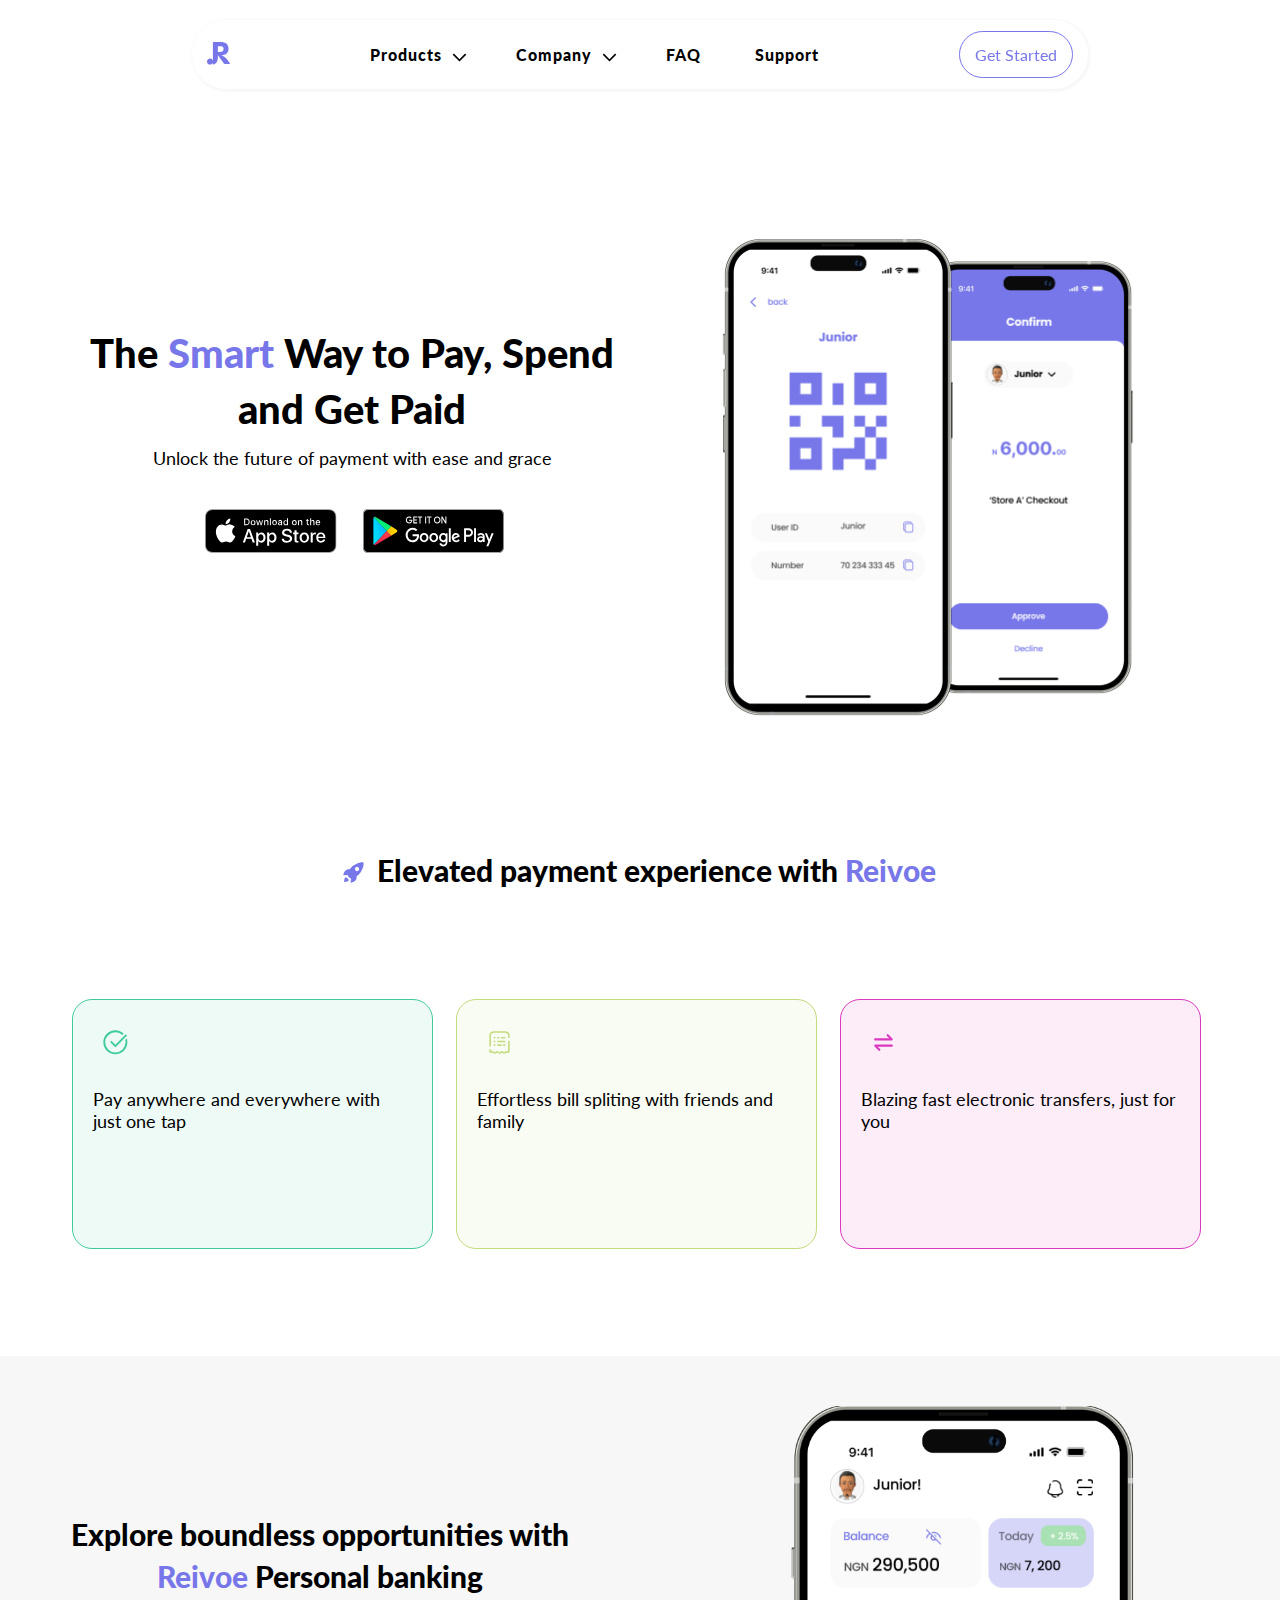
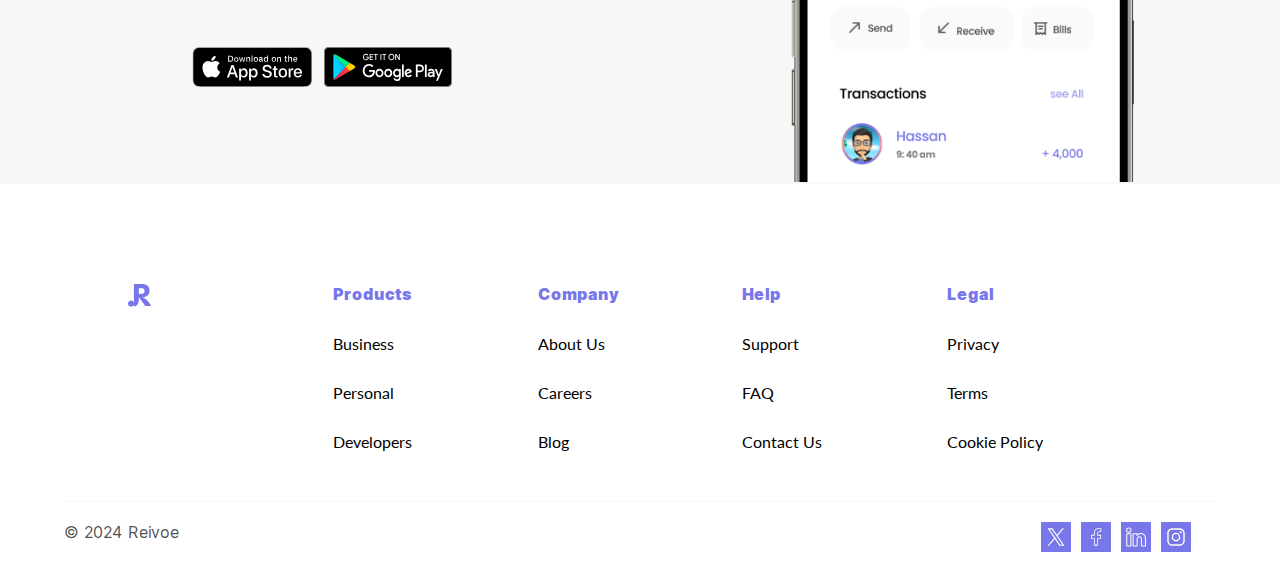
==== index.html @ 0a9e3eb6 "Add files via upload" ====
<!DOCTYPE html><html lang="en"><head><meta charSet="utf-8"/><meta name="viewport" content="width=device-width, initial-scale=1, maximum-scale=1, user-scalable=no"/><link rel="stylesheet" href="/_next/static/css/6f686161e12f00eb.css" crossorigin="" data-precedence="next"/><link rel="stylesheet" href="/_next/static/css/b7ae335ed3553ca3.css" crossorigin="" data-precedence="next"/><link rel="preload" as="script" fetchPriority="low" href="/_next/static/chunks/webpack-6438608c5e49c9bc.js" crossorigin=""/><script src="/_next/static/chunks/fd9d1056-95c5e03f864cb7d7.js" async="" crossorigin=""></script><script src="/_next/static/chunks/938-3ed82dcdb43ca917.js" async="" crossorigin=""></script><script src="/_next/static/chunks/main-app-d3dfd79de017dbb7.js" async="" crossorigin=""></script><script src="/_next/static/chunks/250-ad627c09a5af80f4.js" async=""></script><script src="/_next/static/chunks/749-b0a4418c7a6860a2.js" async=""></script><script src="/_next/static/chunks/app/page-7c5a4ad8546c48a2.js" async=""></script><script src="/_next/static/chunks/app/layout-3dbadca03d47c5cd.js" async=""></script><link rel="preload" href="https://www.googletagmanager.com/gtag/js?id=G-XCWN607NYT" as="script"/><meta name="theme-color" media="(prefers-color-scheme: light)" content="white"/><meta name="theme-color" media="(prefers-color-scheme: dark)" content="#19192E"/><title>The Smart Way to Pay, Spend and Get Paid | Reivoe</title><meta name="description" content="Unlock the future of payment with ease and grace, explore boundless opportunities with Reivoe smart banking."/><meta name="application-name" content="Reivoe"/><link rel="manifest" href="/manifest.json"/><meta name="keywords" content="reivoe,wallet,lifestyle,banking"/><meta name="referrer" content="origin-when-cross-origin"/><meta name="robots" content="index, follow, nocache"/><meta name="googlebot" content="index, nofollow, noimageindex, max-video-preview:-1, max-image-preview:large, max-snippet:-1"/><meta name="format-detection" content="telephone=no, address=no, email=no"/><meta property="og:title" content="Reivoe"/><meta property="og:description" content="The Smart Way to Pay, Spend and Get Paid"/><meta property="og:url" content="https://reivoe.com/"/><meta property="og:site_name" content="Reivoe"/><meta property="og:locale" content="en_NG"/><meta property="og:image" content="https://reivoe.com/og-image.png"/><meta property="og:image:width" content="800"/><meta property="og:image:height" content="600"/><meta property="og:image" content="https://reivoe.com/og-image.png"/><meta property="og:image:width" content="1800"/><meta property="og:image:height" content="1600"/><meta property="og:image:alt" content="Reivoe"/><meta property="og:type" content="website"/><meta name="twitter:card" content="summary_large_image"/><meta name="twitter:title" content="Reivoe"/><meta name="twitter:description" content="The Smart Way to Pay, Spend and Get Paid"/><meta name="twitter:image" content="https://reivoe.com/og-image.png"/><meta name="twitter:image:width" content="800"/><meta name="twitter:image:height" content="600"/><meta name="twitter:image" content="https://reivoe.com/og-image.png"/><meta name="twitter:image:width" content="1800"/><meta name="twitter:image:height" content="1600"/><meta name="twitter:image:alt" content="Reivoe"/><link rel="shortcut icon" href="https://reivoe.com/android-chrome-192x192.png"/><link rel="icon" href="/light.ico" media="(prefers-color-scheme: light)"/><link rel="icon" href="/dark.ico" media="(prefers-color-scheme: dark)"/><link rel="apple-touch-icon" href="https://reivoe.com/apple-touch-icon.png"/><link rel="apple-touch-icon" href="https://reivoe.com/apple-touch-icon.png" sizes="180x180" type="image/png"/><link rel="apple-touch-icon-precomposed" href="https://reivoe.com/apple-touch-icon.png"/><script type="application/ld+json">{"@context":"http://schema.org","@type":"WebSite","name":"Reivoe","url":"https://reivoe.com"}</script><script src="/_next/static/chunks/polyfills-c67a75d1b6f99dc8.js" crossorigin="" noModule=""></script></head><body class="__className_aaf875"><header><nav role="navigation"><a href="/"><svg xmlns="http://www.w3.org/2000/svg" width="26" height="26" fill="none" viewBox="0 0 26 26" id="reivoe"><path fill="currentcolor" d="M3.488 18.67c.965 0 1.793.34 2.483 1.02.7.68 1.049 1.488 1.049 2.425 0 .938-.345 1.737-1.035 2.397-.69.65-1.522.976-2.497.976-1.015 0-1.852-.316-2.513-.947C.325 23.9 0 23.087 0 22.1c0-.957.34-1.765 1.02-2.426.68-.67 1.502-1.004 2.468-1.004z"></path><path fill="currentcolor" d="M25.85 23.886c.1.134.15.267.15.4a.41.41 0 01-.169.346c-.112.085-.268.128-.468.128h-5.324c-.188 0-.35-.037-.488-.11a1.388 1.388 0 01-.412-.363l-6.599-9.103h-.262v2.694c0 1.48-.238 2.773-.713 3.878-.474 1.104-1.137 1.972-1.987 2.603-.85.631-1.824 1.008-2.924 1.13V.728c0-.486.25-.729.75-.729h4.124c.087 0 .15.006.187.018V0h3.412c3.2 0 5.53.674 6.992 2.02 1.463 1.336 2.194 3.248 2.194 5.736 0 4.721-2.78 7.191-8.342 7.41 2.824.68 5.23 2.372 7.217 5.079l2.662 3.641zM18.689 7.938c0-.983-.238-1.712-.712-2.185-.475-.473-.994-.759-1.556-.856a9.754 9.754 0 00-1.856-.163h-2.287v6.517h2.287c.637 0 1.243-.06 1.818-.182.575-.121 1.1-.425 1.575-.91.487-.486.731-1.226.731-2.221z"></path></svg></a><div class="menu" id="menu"><div class="dropdown"><span>Products <svg xmlns="http://www.w3.org/2000/svg" width="15" height="15" viewBox="0 0 20 20"><path fill="currentColor" d="m17.5 4.75l-7.5 7.5l-7.5-7.5L1 6.25l9 9l9-9z"></path></svg></span><div class="submenu"><ul><li><a href="/business">Business</a></li><li><a href="/">Personal</a></li><li><a href="/developer">Developers</a></li></ul></div></div><div class="dropdown"><span>Company <svg xmlns="http://www.w3.org/2000/svg" width="15" height="15" viewBox="0 0 20 20"><path fill="currentColor" d="m17.5 4.75l-7.5 7.5l-7.5-7.5L1 6.25l9 9l9-9z"></path></svg></span><div class="submenu"><ul><li><a href="/about">About Us</a></li><li><a href="/careers">Careers</a></li><li><a href="/blog">Blog</a></li></ul></div></div><a href="/faq">FAQ</a><a href="/support">Support</a></div><svg xmlns="http://www.w3.org/2000/svg" width="17" height="15" fill="none" viewBox="0 0 17 15" id="burger"><path fill="currentcolor" fill-opacity="0.9" fill-rule="evenodd" d="M.895 0a.836.836 0 00-.633.305C.094.5 0 .765 0 1.042c0 .276.094.54.262.736a.836.836 0 00.633.305h15.21c.238 0 .465-.11.633-.305.168-.195.262-.46.262-.736 0-.277-.094-.542-.262-.737A.836.836 0 0016.105 0H.895zM0 7.292c0-.277.094-.542.262-.737a.836.836 0 01.633-.305h15.21c.238 0 .465.11.633.305.168.195.262.46.262.737 0 .276-.094.54-.262.736a.836.836 0 01-.633.305H.895a.836.836 0 01-.633-.305A1.134 1.134 0 010 7.292zm0 6.25c0-.276.094-.54.262-.736a.836.836 0 01.633-.305h15.21c.238 0 .465.11.633.305.168.196.262.46.262.737 0 .276-.094.54-.262.736a.836.836 0 01-.633.305H.895a.836.836 0 01-.633-.305A1.134 1.134 0 010 13.543z" clip-rule="evenodd"></path></svg><a href="/onboard">Get Started</a></nav></header><main class="page_main__nw1Wk"><div class="page_grid__JZ9Cz"><div><div class="page_center__NcdcW"><h1>The <span class="page_span__uRQDn">Smart</span> Way to Pay, Spend and Get Paid</h1><p>Unlock the future of payment with ease and grace</p></div><div class="page_getBtns__O1XaX"><a href="/waitlist"><svg xmlns="http://www.w3.org/2000/svg" width="120" height="40" fill="none" viewBox="0 0 120 40"><g clip-path="url(#clip0_6_250)"><path fill="#A6A6A6" d="M110.135 0H9.535c-.367 0-.73 0-1.095.002-.306.002-.61.008-.919.013C6.85.023 6.18.082 5.517.19a6.665 6.665 0 00-1.9.627A6.438 6.438 0 00.193 5.521a12.993 12.993 0 00-.179 2.002c-.01.307-.01.615-.015.921V31.56c.005.31.006.61.015.921.008.671.068 1.34.18 2.002.11.663.32 1.306.624 1.905.303.598.701 1.143 1.179 1.614.473.477 1.019.875 1.618 1.179.599.304 1.24.517 1.901.63a13.47 13.47 0 002.004.177c.31.007.613.011.919.011.366.002.728.002 1.095.002h100.6c.359 0 .724 0 1.084-.002.304 0 .617-.004.922-.01.67-.01 1.338-.068 2-.178a6.808 6.808 0 001.908-.63A6.296 6.296 0 00117.666 38a6.407 6.407 0 001.182-1.614c.302-.6.51-1.242.619-1.905.111-.661.173-1.33.185-2.002.004-.31.004-.61.004-.921.008-.364.008-.725.008-1.094V9.536c0-.366 0-.73-.008-1.092 0-.306 0-.614-.004-.92a13.57 13.57 0 00-.185-2.003 6.648 6.648 0 00-.619-1.903 6.469 6.469 0 00-2.799-2.8 6.77 6.77 0 00-1.908-.627c-.661-.11-1.33-.169-2-.176-.305-.005-.618-.011-.922-.013-.36-.002-.725-.002-1.084-.002z"></path><path fill="#000" d="M8.445 39.125c-.305 0-.602-.004-.904-.01a12.696 12.696 0 01-1.87-.164 5.884 5.884 0 01-1.656-.548 5.406 5.406 0 01-1.397-1.016 5.321 5.321 0 01-1.02-1.397 5.722 5.722 0 01-.544-1.657 12.413 12.413 0 01-.166-1.875c-.007-.21-.015-.913-.015-.913v-23.1s.009-.692.015-.895a12.37 12.37 0 01.165-1.872 5.755 5.755 0 01.544-1.662c.26-.518.603-.99 1.015-1.398A5.565 5.565 0 015.668 1.05C6.288.95 6.915.895 7.543.887l.902-.012h102.769l.913.013a12.37 12.37 0 011.858.162 5.933 5.933 0 011.671.548 5.589 5.589 0 012.415 2.42c.261.52.441 1.076.536 1.649.103.624.161 1.255.173 1.887.003.283.003.588.003.89.008.375.008.732.008 1.092v20.929c0 .363 0 .718-.008 1.075 0 .325 0 .623-.004.93-.011.62-.068 1.24-.171 1.853a5.716 5.716 0 01-.54 1.67 5.47 5.47 0 01-1.015 1.386 5.414 5.414 0 01-1.4 1.022 5.855 5.855 0 01-1.668.55c-.618.101-1.243.156-1.869.163-.293.007-.599.011-.897.011l-1.084.002-101.69-.002z"></path><path fill="#fff" d="M24.769 20.3a4.947 4.947 0 012.356-4.151 5.064 5.064 0 00-3.99-2.158c-1.68-.176-3.308 1.005-4.164 1.005-.872 0-2.19-.988-3.608-.958a5.315 5.315 0 00-4.473 2.727c-1.934 3.349-.492 8.27 1.361 10.977.927 1.325 2.01 2.805 3.428 2.753 1.387-.058 1.905-.885 3.58-.885 1.658 0 2.144.885 3.59.852 1.489-.025 2.426-1.332 3.32-2.67a10.96 10.96 0 001.52-3.092 4.782 4.782 0 01-2.92-4.4zM22.037 12.21a4.873 4.873 0 001.115-3.49 4.958 4.958 0 00-3.208 1.66A4.636 4.636 0 0018.8 13.74a4.1 4.1 0 003.237-1.53zM42.302 27.14H37.57l-1.137 3.356h-2.005l4.484-12.418h2.083l4.483 12.418h-2.039l-1.136-3.356zm-4.243-1.55h3.752l-1.85-5.447h-.051l-1.85 5.448zM55.16 25.97c0 2.813-1.506 4.62-3.779 4.62a3.07 3.07 0 01-2.848-1.583h-.043v4.484H46.63V21.442h1.8v1.506h.033a3.212 3.212 0 012.883-1.6c2.298 0 3.813 1.816 3.813 4.622zm-1.91 0c0-1.833-.948-3.038-2.393-3.038-1.42 0-2.375 1.23-2.375 3.038 0 1.824.955 3.046 2.375 3.046 1.445 0 2.392-1.197 2.392-3.046zM65.124 25.97c0 2.813-1.505 4.62-3.778 4.62a3.07 3.07 0 01-2.848-1.583h-.043v4.484h-1.859V21.442h1.799v1.506h.034a3.212 3.212 0 012.883-1.6c2.298 0 3.813 1.816 3.813 4.622zm-1.91 0c0-1.833-.947-3.038-2.392-3.038-1.42 0-2.375 1.23-2.375 3.038 0 1.824.955 3.046 2.375 3.046 1.445 0 2.392-1.197 2.392-3.046zM71.71 27.036c.138 1.232 1.335 2.04 2.97 2.04 1.566 0 2.693-.809 2.693-1.919 0-.964-.68-1.54-2.29-1.936l-1.609-.388c-2.28-.55-3.339-1.617-3.339-3.348 0-2.142 1.867-3.614 4.519-3.614 2.624 0 4.423 1.472 4.483 3.614h-1.876c-.112-1.239-1.136-1.987-2.634-1.987-1.497 0-2.521.757-2.521 1.858 0 .878.654 1.395 2.255 1.79l1.368.336c2.548.603 3.606 1.626 3.606 3.443 0 2.323-1.85 3.778-4.793 3.778-2.754 0-4.614-1.42-4.734-3.667h1.902zM83.346 19.3v2.142h1.722v1.472h-1.722v4.991c0 .776.345 1.137 1.102 1.137.204-.004.408-.018.611-.043v1.463c-.34.063-.686.092-1.032.086-1.833 0-2.548-.689-2.548-2.444v-5.19h-1.316v-1.472h1.316V19.3h1.867zM86.065 25.97c0-2.849 1.678-4.639 4.294-4.639 2.625 0 4.295 1.79 4.295 4.639 0 2.856-1.661 4.638-4.295 4.638-2.633 0-4.294-1.782-4.294-4.638zm6.695 0c0-1.954-.895-3.108-2.401-3.108-1.506 0-2.4 1.162-2.4 3.108 0 1.962.894 3.106 2.4 3.106 1.506 0 2.401-1.144 2.401-3.106zM96.186 21.442h1.772v1.541h.043a2.16 2.16 0 012.178-1.635c.214-.001.428.022.637.069v1.738a2.597 2.597 0 00-.835-.112 1.873 1.873 0 00-1.937 2.083v5.37h-1.858v-9.054zM109.384 27.837c-.25 1.643-1.85 2.771-3.898 2.771-2.634 0-4.269-1.764-4.269-4.595 0-2.84 1.644-4.682 4.191-4.682 2.505 0 4.08 1.72 4.08 4.466v.637h-6.395v.112a2.353 2.353 0 00.639 1.832 2.364 2.364 0 001.797.732 2.045 2.045 0 002.091-1.273h1.764zm-6.282-2.702h4.526a2.166 2.166 0 00-.608-1.634 2.168 2.168 0 00-1.612-.664 2.291 2.291 0 00-2.306 2.298zM37.826 8.731a2.64 2.64 0 012.808 2.965c0 1.906-1.03 3.002-2.808 3.002h-2.155V8.73h2.155zm-1.228 5.123h1.125a1.877 1.877 0 001.967-2.146 1.882 1.882 0 00-1.967-2.134h-1.125v4.28zM41.68 12.444a2.132 2.132 0 114.248 0 2.135 2.135 0 11-4.247 0zm3.334 0c0-.976-.439-1.546-1.208-1.546-.773 0-1.207.57-1.207 1.546 0 .984.434 1.55 1.207 1.55.77 0 1.208-.57 1.208-1.55zM51.573 14.698h-.922l-.93-3.317h-.07l-.927 3.317h-.913l-1.242-4.503h.902l.806 3.436h.067l.925-3.436h.853l.926 3.436h.07l.803-3.436h.889l-1.237 4.503zM53.853 10.195h.856v.715h.066a1.348 1.348 0 011.344-.802 1.464 1.464 0 011.559 1.675v2.915h-.889v-2.692c0-.724-.314-1.084-.972-1.084a1.032 1.032 0 00-1.075 1.141v2.635h-.889v-4.503zM59.094 8.437h.888v6.26h-.888v-6.26zM61.218 12.444a2.134 2.134 0 114.247 0 2.133 2.133 0 11-4.247 0zm3.333 0c0-.976-.439-1.546-1.208-1.546-.773 0-1.207.57-1.207 1.546 0 .984.434 1.55 1.207 1.55.77 0 1.208-.57 1.208-1.55zM66.4 13.424c0-.81.604-1.277 1.676-1.344l1.22-.07v-.389c0-.476-.315-.744-.922-.744-.497 0-.84.182-.939.5h-.86c.09-.773.818-1.27 1.84-1.27 1.128 0 1.765.563 1.765 1.514v3.077h-.855v-.633h-.07a1.515 1.515 0 01-1.353.707 1.36 1.36 0 01-1.501-1.348zm2.895-.384v-.377l-1.1.07c-.62.042-.9.253-.9.65 0 .405.351.64.834.64a1.064 1.064 0 001.166-.983zM71.348 12.444c0-1.423.732-2.324 1.87-2.324a1.484 1.484 0 011.38.79h.067V8.437h.888v6.26h-.851v-.71h-.07a1.564 1.564 0 01-1.415.785c-1.145 0-1.869-.901-1.869-2.328zm.918 0c0 .955.45 1.53 1.203 1.53.75 0 1.212-.583 1.212-1.526 0-.938-.468-1.53-1.212-1.53-.748 0-1.203.58-1.203 1.526zM79.23 12.444a2.134 2.134 0 114.247 0 2.135 2.135 0 11-4.247 0zm3.333 0c0-.976-.439-1.546-1.208-1.546-.772 0-1.207.57-1.207 1.546 0 .984.435 1.55 1.207 1.55.77 0 1.208-.57 1.208-1.55zM84.67 10.195h.855v.715h.066a1.348 1.348 0 011.344-.802 1.464 1.464 0 011.559 1.675v2.915h-.889v-2.692c0-.724-.315-1.084-.972-1.084a1.032 1.032 0 00-1.075 1.141v2.635h-.889v-4.503zM93.515 9.074v1.141h.976v.749h-.976v2.315c0 .472.195.678.637.678.113 0 .226-.007.339-.02v.74c-.16.029-.322.044-.484.046-.988 0-1.382-.348-1.382-1.216v-2.543h-.714v-.749h.715V9.074h.89zM95.705 8.437h.88v2.481h.07a1.385 1.385 0 011.374-.806 1.482 1.482 0 011.55 1.678v2.908h-.889V12.01c0-.72-.335-1.084-.963-1.084a1.052 1.052 0 00-1.134 1.142v2.63h-.888V8.437zM104.761 13.482a1.823 1.823 0 01-1.951 1.303 2.045 2.045 0 01-2.08-2.325 2.083 2.083 0 011.212-2.172c.272-.121.567-.183.864-.18 1.253 0 2.009.856 2.009 2.27v.31h-3.18v.05a1.19 1.19 0 001.2 1.29 1.078 1.078 0 001.071-.546h.855zm-3.126-1.451h2.275a1.09 1.09 0 00-1.109-1.167 1.15 1.15 0 00-1.166 1.167z"></path></g><defs><clipPath id="clip0_6_250"><path fill="#fff" d="M0 0H119.664V40H0z"></path></clipPath></defs></svg></a><a href="/waitlist"><svg xmlns="http://www.w3.org/2000/svg" width="129" height="40" fill="none" viewBox="0 0 129 40"><g clip-path="url(#clip0_205_2)"><path fill="#000" fill-rule="evenodd" d="M124.212 40H5.697C3.083 40 .954 37.746.954 35V5c0-2.756 2.129-5 4.743-5h118.515c2.611 0 4.742 2.244 4.742 5v30c0 2.746-2.131 5-4.742 5z" clip-rule="evenodd"></path><path fill="#A6A6A6" fill-rule="evenodd" d="M124.212.8c2.192 0 3.986 1.888 3.986 4.2v30c0 2.312-1.782 4.2-3.986 4.2H5.697c-2.193 0-3.987-1.888-3.987-4.2V5C1.71 2.688 3.493.8 5.697.8h118.515zm0-.8H5.697C3.083 0 .954 2.254.954 5v30c0 2.756 2.129 5 4.743 5h118.515c2.611 0 4.742-2.244 4.742-5V5c0-2.746-2.131-5-4.742-5z" clip-rule="evenodd"></path><path fill="#fff" d="M68.385 13.232c-.855 0-1.575-.317-2.145-.94a3.304 3.304 0 01-.867-2.295c0-.91.292-1.68.867-2.291.567-.624 1.288-.94 2.143-.94.845 0 1.566.316 2.145.94.574.63.866 1.401.866 2.291-.01.913-.301 1.684-.866 2.292-.568.629-1.288.943-2.143.943zm-25.434 0c-.836 0-1.56-.312-2.154-.928-.589-.613-.888-1.389-.888-2.304 0-.915.299-1.69.888-2.304a2.86 2.86 0 012.154-.928c.415 0 .817.087 1.204.264.379.172.687.407.916.694l.056.072-.638.663-.066-.082c-.36-.454-.843-.676-1.481-.676a1.99 1.99 0 00-1.477.639c-.412.426-.621.985-.621 1.66 0 .676.21 1.235.621 1.661.41.424.907.639 1.477.639.607 0 1.118-.215 1.516-.639.236-.25.382-.598.434-1.04h-2.047v-.932h2.925l.012.085c.02.157.042.319.042.468 0 .86-.245 1.556-.73 2.07-.55.609-1.271.918-2.143.918zm33.817-.132h-.902l-2.762-4.681.023.843v3.835h-.901V6.9h1.028l.029.048 2.597 4.409-.023-.84V6.9h.91v6.2zm-15.16 0h-.914V7.833H59.11V6.9h4.08v.933h-1.584V13.1h.002zm-3.242 0h-.912V6.9h.911v6.2zm-5.122 0h-.911V7.833h-1.585V6.9h4.08v.933h-1.584V13.1zm-3.073-.01h-3.495V6.9h3.495v.933h-2.58v1.7h2.328v.923H47.59v1.701h2.581v.933zm16.738-1.44c.407.432.901.65 1.476.65.591 0 1.074-.213 1.476-.65.4-.423.603-.98.603-1.65 0-.67-.202-1.23-.6-1.65a1.965 1.965 0 00-1.477-.65c-.59 0-1.073.213-1.474.65-.4.423-.603.98-.603 1.65 0 .67.2 1.23.599 1.65z"></path><path fill="#fff" fill-rule="evenodd" d="M65.288 21.756c-2.225 0-4.028 1.788-4.028 4.254 0 2.444 1.815 4.254 4.029 4.254 2.225 0 4.028-1.8 4.028-4.254 0-2.466-1.803-4.254-4.028-4.254zm0 6.822c-1.217 0-2.265-1.067-2.265-2.578 0-1.534 1.05-2.579 2.265-2.579 1.218 0 2.266 1.045 2.266 2.579.002 1.521-1.048 2.578-2.266 2.578zm-8.79-6.822c-2.225 0-4.029 1.788-4.029 4.254 0 2.444 1.816 4.254 4.03 4.254 2.224 0 4.028-1.8 4.028-4.254 0-2.466-1.806-4.254-4.029-4.254zm0 6.822c-1.217 0-2.265-1.067-2.265-2.578 0-1.534 1.05-2.579 2.265-2.579 1.218 0 2.266 1.045 2.266 2.579 0 1.521-1.048 2.578-2.266 2.578zm-10.46-5.523v1.8h4.081c-.125 1.01-.44 1.756-.923 2.267-.598.634-1.521 1.322-3.148 1.322-2.508 0-4.47-2.145-4.47-4.8 0-2.656 1.962-4.801 4.47-4.801 1.354 0 2.34.566 3.073 1.29l1.205-1.278c-1.017-1.032-2.37-1.823-4.269-1.823-3.44 0-6.327 2.968-6.327 6.601 0 3.644 2.885 6.601 6.327 6.601 1.858 0 3.252-.643 4.354-1.855 1.123-1.19 1.479-2.868 1.479-4.222 0-.421-.03-.8-.094-1.122h-5.76c.002-.003.002.02.002.02zm42.784 1.401c-.337-.955-1.354-2.71-3.44-2.71-2.068 0-3.787 1.723-3.787 4.254 0 2.389 1.7 4.254 3.987 4.254 1.837 0 2.906-1.19 3.346-1.887l-1.363-.968c-.453.71-1.081 1.177-1.974 1.177-.902 0-1.533-.434-1.952-1.29l5.371-2.356c0 .003-.188-.474-.188-.474zm-5.477 1.422c-.043-1.644 1.206-2.479 2.098-2.479.704 0 1.29.367 1.49.9l-3.588 1.579zM78.98 30h1.764V17.501h-1.764V30zm-2.896-7.3h-.063c-.398-.5-1.154-.954-2.12-.954-2.004 0-3.85 1.867-3.85 4.267 0 2.388 1.837 4.234 3.85 4.234.954 0 1.722-.456 2.12-.968h.063v.611c0 1.624-.82 2.499-2.14 2.499-1.081 0-1.752-.823-2.025-1.511l-1.533.678c.44 1.122 1.615 2.511 3.555 2.511 2.068 0 3.82-1.289 3.82-4.434V22h-1.668v.7h-.009zm-2.025 5.878c-1.217 0-2.235-1.077-2.235-2.566 0-1.5 1.018-2.588 2.235-2.588 1.206 0 2.14 1.1 2.14 2.588.012 1.49-.932 2.566-2.14 2.566zm23.02-11.077h-4.217V30h1.763v-4.733h2.456c1.953 0 3.872-1.499 3.872-3.878s-1.912-3.888-3.874-3.888zm.052 6.02h-2.508v-4.29h2.508c1.321 0 2.067 1.155 2.067 2.145 0 .98-.755 2.145-2.067 2.145zm10.891-1.788c-1.281 0-2.602.601-3.149 1.91l1.564.689c.337-.689.954-.923 1.606-.923.914 0 1.837.579 1.858 1.61v.133c-.316-.19-1.008-.479-1.837-.479-1.688 0-3.4.978-3.4 2.81 0 1.68 1.384 2.756 2.927 2.756 1.184 0 1.837-.566 2.244-1.222h.063v.968h1.701v-4.788c0-2.23-1.564-3.464-3.577-3.464zm-.222 6.845c-.577 0-1.384-.299-1.384-1.067 0-.967 1.008-1.334 1.867-1.334.777 0 1.145.177 1.606.422-.127 1.122-1.022 1.97-2.089 1.98zM117.802 22l-2.025 5.421h-.064L113.615 22h-1.898l3.149 7.578-1.795 4.213h1.837L119.752 22h-1.95zm-15.876 8h1.764V17.501h-1.764V30z" clip-rule="evenodd"></path><path fill="url(#paint0_linear_205_2)" fill-rule="evenodd" d="M10.807 7.534c-.274.311-.431.788-.431 1.411v22.112c0 .624.157 1.1.44 1.4l.073.067 11.698-12.39v-.276L10.88 7.466l-.073.068z" clip-rule="evenodd"></path><path fill="url(#paint1_linear_205_2)" fill-rule="evenodd" d="M26.48 24.277l-3.902-4.132v-.29l3.902-4.132.084.055 4.616 2.778c1.32.788 1.32 2.09 0 2.888l-4.616 2.778-.084.055z" clip-rule="evenodd"></path><path fill="url(#paint2_linear_205_2)" fill-rule="evenodd" d="M26.565 24.222L22.578 20 10.807 32.466c.43.49 1.153.544 1.961.068l13.797-8.312z" clip-rule="evenodd"></path><path fill="url(#paint3_linear_205_2)" fill-rule="evenodd" d="M26.565 15.778l-13.797-8.3c-.808-.488-1.533-.42-1.962.068L22.578 20l3.987-4.222z" clip-rule="evenodd"></path><path fill="#000" fill-rule="evenodd" d="M26.48 24.132l-13.703 8.245c-.765.466-1.448.433-1.888.01l-.073.077.073.067c.44.422 1.123.457 1.888-.01l13.797-8.299-.094-.09z" clip-rule="evenodd" opacity="0.2"></path><path fill="#000" fill-rule="evenodd" d="M31.18 21.3l-4.712 2.832.085.09 4.615-2.778c.662-.4.987-.923.987-1.444-.04.479-.377.933-.975 1.3z" clip-rule="evenodd" opacity="0.12"></path><path fill="#fff" fill-rule="evenodd" d="M12.768 7.623L31.18 18.701c.598.356.935.823.987 1.299 0-.521-.325-1.045-.987-1.444L12.768 7.48c-1.32-.8-2.392-.132-2.392 1.466v.145c0-1.601 1.071-2.257 2.392-1.467z" clip-rule="evenodd" opacity="0.25"></path></g><defs><linearGradient id="paint0_linear_205_2" x1="21.538" x2="2.664" y1="8.707" y2="13.455" gradientUnits="userSpaceOnUse"><stop stop-color="#00A0FF"></stop><stop offset="0.007" stop-color="#00A1FF"></stop><stop offset="0.26" stop-color="#00BEFF"></stop><stop offset="0.512" stop-color="#00D2FF"></stop><stop offset="0.76" stop-color="#00DFFF"></stop><stop offset="1" stop-color="#00E3FF"></stop></linearGradient><linearGradient id="paint1_linear_205_2" x1="32.903" x2="10.054" y1="20" y2="20" gradientUnits="userSpaceOnUse"><stop stop-color="#FFE000"></stop><stop offset="0.409" stop-color="#FFBD00"></stop><stop offset="0.775" stop-color="orange"></stop><stop offset="1" stop-color="#FF9C00"></stop></linearGradient><linearGradient id="paint2_linear_205_2" x1="24.397" x2="8.043" y1="22.297" y2="48.287" gradientUnits="userSpaceOnUse"><stop stop-color="#FF3A44"></stop><stop offset="1" stop-color="#C31162"></stop></linearGradient><linearGradient id="paint3_linear_205_2" x1="7.842" x2="15.139" y1="0.179" y2="11.787" gradientUnits="userSpaceOnUse"><stop stop-color="#32A071"></stop><stop offset="0.069" stop-color="#2DA771"></stop><stop offset="0.476" stop-color="#15CF74"></stop><stop offset="0.801" stop-color="#06E775"></stop><stop offset="1" stop-color="#00F076"></stop></linearGradient><clipPath id="clip0_205_2"><path fill="#fff" d="M0 0H128V40H0z" transform="translate(.954)"></path></clipPath></defs></svg></a></div></div><div class="page_gradient__Gm6Ic"><img id="hero" alt="Model" fetchPriority="high" width="412.9" height="479.1" decoding="async" data-nimg="1" class="page_hero__7KFOs" style="color:transparent" src=""/></div></div><p class="page_subtitle__YBgxm"><svg xmlns="http://www.w3.org/2000/svg" width="25" height="25" viewBox="0 0 512 512"><path fill="currentColor" stroke="none" stroke-linecap="round" stroke-linejoin="round" stroke-width="32" d="M461.81 53.81a4.4 4.4 0 00-3.3-3.39c-54.38-13.3-180 34.09-248.13 102.17a294.9 294.9 0 00-33.09 39.08c-21-1.9-42-.3-59.88 7.5-50.49 22.2-65.18 80.18-69.28 105.07a9 9 0 009.8 10.4l81.07-8.9a180.29 180.29 0 001.1 18.3 18.15 18.15 0 005.3 11.09l31.39 31.39a18.15 18.15 0 0011.1 5.3 179.91 179.91 0 0018.19 1.1l-8.89 81a9 9 0 0010.39 9.79c24.9-4 83-18.69 105.07-69.17 7.8-17.9 9.4-38.79 7.6-59.69a293.91 293.91 0 0039.19-33.09c68.38-68 115.47-190.86 102.37-247.95M298.66 213.67a42.7 42.7 0 1160.38 0 42.65 42.65 0 01-60.38 0"></path><path fill="currentColor" stroke="none" stroke-linecap="round" stroke-linejoin="round" stroke-width="32" d="M109.64 352a45.06 45.06 0 00-26.35 12.84C65.67 382.52 64 448 64 448s65.52-1.67 83.15-19.31A44.73 44.73 0 00160 402.32"></path></svg> Elevated payment experience with <span class="page_span__uRQDn">Reivoe</span></p><div class="page_features__GdcOS"><div><svg xmlns="http://www.w3.org/2000/svg" width="26" height="26" fill="none" viewBox="0 0 26 26"><path fill="currentcolor" d="M12.844.344C5.92.344.344 5.92.344 12.844s5.577 12.5 12.5 12.5 12.5-5.577 12.5-12.5c0-1.346-.181-2.687-.662-3.937l-1.561 1.533c.192.77.3 1.538.3 2.404A10.546 10.546 0 0112.846 23.42 10.547 10.547 0 012.267 12.844 10.546 10.546 0 0112.844 2.267c2.884 0 5.475 1.148 7.302 2.975l1.352-1.352C19.286 1.678 16.209.344 12.844.344zM23.69 4.459L12.844 15.31l-4.116-4.116-1.384 1.382 4.807 4.807.693.66.692-.66 11.539-11.54-1.385-1.384v.001z"></path></svg><p>Pay anywhere and everywhere with just one tap</p></div><div><svg xmlns="http://www.w3.org/2000/svg" width="24" height="24" viewBox="0 0 24 24"><path fill="none" stroke="currentColor" stroke-linecap="round" stroke-width="1.5" d="M10.5 11H17M7 11h.5M7 7.5h.5m-.5 7h.5m9.5 0h-1m-5.5 0h3m3.5-7h-3m-3.5 0h1M21 7v-.63c0-1.193 0-1.79-.158-2.27a3.045 3.045 0 00-1.881-1.937C18.493 2 17.914 2 16.755 2h-9.51c-1.159 0-1.738 0-2.206.163a3.046 3.046 0 00-1.881 1.936C3 4.581 3 5.177 3 6.37V15m18-4v9.374c0 .858-.985 1.314-1.608.744a.946.946 0 00-1.284 0l-.483.442a1.657 1.657 0 01-2.25 0 1.657 1.657 0 00-2.25 0 1.657 1.657 0 01-2.25 0 1.657 1.657 0 00-2.25 0 1.657 1.657 0 01-2.25 0l-.483-.442a.946.946 0 00-1.284 0c-.623.57-1.608.114-1.608-.744V19"></path></svg><p>Effortless bill spliting with friends and family</p></div><div><svg xmlns="http://www.w3.org/2000/svg" width="24" height="24" viewBox="0 0 24 24"><g fill="none"><path d="M24 0v24H0V0zM12.593 23.258l-.011.002-.071.035-.02.004-.014-.004-.071-.035c-.01-.004-.019-.001-.024.005l-.004.01-.017.428.005.02.01.013.104.074.015.004.012-.004.104-.074.012-.016.004-.017-.017-.427c-.002-.01-.009-.017-.017-.018m.265-.113l-.013.002-.185.093-.01.01-.003.011.018.43.005.012.008.007.201.093c.012.004.023 0 .029-.008l.004-.014-.034-.614c-.003-.012-.01-.02-.02-.022m-.715.002a.023.023 0 00-.027.006l-.006.014-.034.614c0 .012.007.02.017.024l.015-.002.201-.093.01-.008.004-.011.017-.43-.003-.012-.01-.01z"></path><path fill="currentColor" d="M20 14a1 1 0 01.117 1.993L20 16H6.414l2.293 2.293a1 1 0 01-1.32 1.497l-.094-.083-3.83-3.83c-.665-.664-.239-1.783.663-1.871L4.241 14zm-4.707-9.707a1 1 0 011.32-.083l.094.083 3.83 3.83c.665.664.239 1.783-.663 1.871l-.115.006H4a1 1 0 01-.117-1.993L4 8h13.586l-2.293-2.293a1 1 0 010-1.414"></path></g></svg><p>Blazing fast electronic transfers, just for you</p></div></div></main><div class="getapp"><div><p>Explore boundless opportunities with <span class="span">Reivoe</span> Personal banking</p><div class="getBtns"><a href="/waitlist"><svg xmlns="http://www.w3.org/2000/svg" width="120" height="40" fill="none" viewBox="0 0 120 40"><g clip-path="url(#clip0_6_250)"><path fill="#A6A6A6" d="M110.135 0H9.535c-.367 0-.73 0-1.095.002-.306.002-.61.008-.919.013C6.85.023 6.18.082 5.517.19a6.665 6.665 0 00-1.9.627A6.438 6.438 0 00.193 5.521a12.993 12.993 0 00-.179 2.002c-.01.307-.01.615-.015.921V31.56c.005.31.006.61.015.921.008.671.068 1.34.18 2.002.11.663.32 1.306.624 1.905.303.598.701 1.143 1.179 1.614.473.477 1.019.875 1.618 1.179.599.304 1.24.517 1.901.63a13.47 13.47 0 002.004.177c.31.007.613.011.919.011.366.002.728.002 1.095.002h100.6c.359 0 .724 0 1.084-.002.304 0 .617-.004.922-.01.67-.01 1.338-.068 2-.178a6.808 6.808 0 001.908-.63A6.296 6.296 0 00117.666 38a6.407 6.407 0 001.182-1.614c.302-.6.51-1.242.619-1.905.111-.661.173-1.33.185-2.002.004-.31.004-.61.004-.921.008-.364.008-.725.008-1.094V9.536c0-.366 0-.73-.008-1.092 0-.306 0-.614-.004-.92a13.57 13.57 0 00-.185-2.003 6.648 6.648 0 00-.619-1.903 6.469 6.469 0 00-2.799-2.8 6.77 6.77 0 00-1.908-.627c-.661-.11-1.33-.169-2-.176-.305-.005-.618-.011-.922-.013-.36-.002-.725-.002-1.084-.002z"></path><path fill="#000" d="M8.445 39.125c-.305 0-.602-.004-.904-.01a12.696 12.696 0 01-1.87-.164 5.884 5.884 0 01-1.656-.548 5.406 5.406 0 01-1.397-1.016 5.321 5.321 0 01-1.02-1.397 5.722 5.722 0 01-.544-1.657 12.413 12.413 0 01-.166-1.875c-.007-.21-.015-.913-.015-.913v-23.1s.009-.692.015-.895a12.37 12.37 0 01.165-1.872 5.755 5.755 0 01.544-1.662c.26-.518.603-.99 1.015-1.398A5.565 5.565 0 015.668 1.05C6.288.95 6.915.895 7.543.887l.902-.012h102.769l.913.013a12.37 12.37 0 011.858.162 5.933 5.933 0 011.671.548 5.589 5.589 0 012.415 2.42c.261.52.441 1.076.536 1.649.103.624.161 1.255.173 1.887.003.283.003.588.003.89.008.375.008.732.008 1.092v20.929c0 .363 0 .718-.008 1.075 0 .325 0 .623-.004.93-.011.62-.068 1.24-.171 1.853a5.716 5.716 0 01-.54 1.67 5.47 5.47 0 01-1.015 1.386 5.414 5.414 0 01-1.4 1.022 5.855 5.855 0 01-1.668.55c-.618.101-1.243.156-1.869.163-.293.007-.599.011-.897.011l-1.084.002-101.69-.002z"></path><path fill="#fff" d="M24.769 20.3a4.947 4.947 0 012.356-4.151 5.064 5.064 0 00-3.99-2.158c-1.68-.176-3.308 1.005-4.164 1.005-.872 0-2.19-.988-3.608-.958a5.315 5.315 0 00-4.473 2.727c-1.934 3.349-.492 8.27 1.361 10.977.927 1.325 2.01 2.805 3.428 2.753 1.387-.058 1.905-.885 3.58-.885 1.658 0 2.144.885 3.59.852 1.489-.025 2.426-1.332 3.32-2.67a10.96 10.96 0 001.52-3.092 4.782 4.782 0 01-2.92-4.4zM22.037 12.21a4.873 4.873 0 001.115-3.49 4.958 4.958 0 00-3.208 1.66A4.636 4.636 0 0018.8 13.74a4.1 4.1 0 003.237-1.53zM42.302 27.14H37.57l-1.137 3.356h-2.005l4.484-12.418h2.083l4.483 12.418h-2.039l-1.136-3.356zm-4.243-1.55h3.752l-1.85-5.447h-.051l-1.85 5.448zM55.16 25.97c0 2.813-1.506 4.62-3.779 4.62a3.07 3.07 0 01-2.848-1.583h-.043v4.484H46.63V21.442h1.8v1.506h.033a3.212 3.212 0 012.883-1.6c2.298 0 3.813 1.816 3.813 4.622zm-1.91 0c0-1.833-.948-3.038-2.393-3.038-1.42 0-2.375 1.23-2.375 3.038 0 1.824.955 3.046 2.375 3.046 1.445 0 2.392-1.197 2.392-3.046zM65.124 25.97c0 2.813-1.505 4.62-3.778 4.62a3.07 3.07 0 01-2.848-1.583h-.043v4.484h-1.859V21.442h1.799v1.506h.034a3.212 3.212 0 012.883-1.6c2.298 0 3.813 1.816 3.813 4.622zm-1.91 0c0-1.833-.947-3.038-2.392-3.038-1.42 0-2.375 1.23-2.375 3.038 0 1.824.955 3.046 2.375 3.046 1.445 0 2.392-1.197 2.392-3.046zM71.71 27.036c.138 1.232 1.335 2.04 2.97 2.04 1.566 0 2.693-.809 2.693-1.919 0-.964-.68-1.54-2.29-1.936l-1.609-.388c-2.28-.55-3.339-1.617-3.339-3.348 0-2.142 1.867-3.614 4.519-3.614 2.624 0 4.423 1.472 4.483 3.614h-1.876c-.112-1.239-1.136-1.987-2.634-1.987-1.497 0-2.521.757-2.521 1.858 0 .878.654 1.395 2.255 1.79l1.368.336c2.548.603 3.606 1.626 3.606 3.443 0 2.323-1.85 3.778-4.793 3.778-2.754 0-4.614-1.42-4.734-3.667h1.902zM83.346 19.3v2.142h1.722v1.472h-1.722v4.991c0 .776.345 1.137 1.102 1.137.204-.004.408-.018.611-.043v1.463c-.34.063-.686.092-1.032.086-1.833 0-2.548-.689-2.548-2.444v-5.19h-1.316v-1.472h1.316V19.3h1.867zM86.065 25.97c0-2.849 1.678-4.639 4.294-4.639 2.625 0 4.295 1.79 4.295 4.639 0 2.856-1.661 4.638-4.295 4.638-2.633 0-4.294-1.782-4.294-4.638zm6.695 0c0-1.954-.895-3.108-2.401-3.108-1.506 0-2.4 1.162-2.4 3.108 0 1.962.894 3.106 2.4 3.106 1.506 0 2.401-1.144 2.401-3.106zM96.186 21.442h1.772v1.541h.043a2.16 2.16 0 012.178-1.635c.214-.001.428.022.637.069v1.738a2.597 2.597 0 00-.835-.112 1.873 1.873 0 00-1.937 2.083v5.37h-1.858v-9.054zM109.384 27.837c-.25 1.643-1.85 2.771-3.898 2.771-2.634 0-4.269-1.764-4.269-4.595 0-2.84 1.644-4.682 4.191-4.682 2.505 0 4.08 1.72 4.08 4.466v.637h-6.395v.112a2.353 2.353 0 00.639 1.832 2.364 2.364 0 001.797.732 2.045 2.045 0 002.091-1.273h1.764zm-6.282-2.702h4.526a2.166 2.166 0 00-.608-1.634 2.168 2.168 0 00-1.612-.664 2.291 2.291 0 00-2.306 2.298zM37.826 8.731a2.64 2.64 0 012.808 2.965c0 1.906-1.03 3.002-2.808 3.002h-2.155V8.73h2.155zm-1.228 5.123h1.125a1.877 1.877 0 001.967-2.146 1.882 1.882 0 00-1.967-2.134h-1.125v4.28zM41.68 12.444a2.132 2.132 0 114.248 0 2.135 2.135 0 11-4.247 0zm3.334 0c0-.976-.439-1.546-1.208-1.546-.773 0-1.207.57-1.207 1.546 0 .984.434 1.55 1.207 1.55.77 0 1.208-.57 1.208-1.55zM51.573 14.698h-.922l-.93-3.317h-.07l-.927 3.317h-.913l-1.242-4.503h.902l.806 3.436h.067l.925-3.436h.853l.926 3.436h.07l.803-3.436h.889l-1.237 4.503zM53.853 10.195h.856v.715h.066a1.348 1.348 0 011.344-.802 1.464 1.464 0 011.559 1.675v2.915h-.889v-2.692c0-.724-.314-1.084-.972-1.084a1.032 1.032 0 00-1.075 1.141v2.635h-.889v-4.503zM59.094 8.437h.888v6.26h-.888v-6.26zM61.218 12.444a2.134 2.134 0 114.247 0 2.133 2.133 0 11-4.247 0zm3.333 0c0-.976-.439-1.546-1.208-1.546-.773 0-1.207.57-1.207 1.546 0 .984.434 1.55 1.207 1.55.77 0 1.208-.57 1.208-1.55zM66.4 13.424c0-.81.604-1.277 1.676-1.344l1.22-.07v-.389c0-.476-.315-.744-.922-.744-.497 0-.84.182-.939.5h-.86c.09-.773.818-1.27 1.84-1.27 1.128 0 1.765.563 1.765 1.514v3.077h-.855v-.633h-.07a1.515 1.515 0 01-1.353.707 1.36 1.36 0 01-1.501-1.348zm2.895-.384v-.377l-1.1.07c-.62.042-.9.253-.9.65 0 .405.351.64.834.64a1.064 1.064 0 001.166-.983zM71.348 12.444c0-1.423.732-2.324 1.87-2.324a1.484 1.484 0 011.38.79h.067V8.437h.888v6.26h-.851v-.71h-.07a1.564 1.564 0 01-1.415.785c-1.145 0-1.869-.901-1.869-2.328zm.918 0c0 .955.45 1.53 1.203 1.53.75 0 1.212-.583 1.212-1.526 0-.938-.468-1.53-1.212-1.53-.748 0-1.203.58-1.203 1.526zM79.23 12.444a2.134 2.134 0 114.247 0 2.135 2.135 0 11-4.247 0zm3.333 0c0-.976-.439-1.546-1.208-1.546-.772 0-1.207.57-1.207 1.546 0 .984.435 1.55 1.207 1.55.77 0 1.208-.57 1.208-1.55zM84.67 10.195h.855v.715h.066a1.348 1.348 0 011.344-.802 1.464 1.464 0 011.559 1.675v2.915h-.889v-2.692c0-.724-.315-1.084-.972-1.084a1.032 1.032 0 00-1.075 1.141v2.635h-.889v-4.503zM93.515 9.074v1.141h.976v.749h-.976v2.315c0 .472.195.678.637.678.113 0 .226-.007.339-.02v.74c-.16.029-.322.044-.484.046-.988 0-1.382-.348-1.382-1.216v-2.543h-.714v-.749h.715V9.074h.89zM95.705 8.437h.88v2.481h.07a1.385 1.385 0 011.374-.806 1.482 1.482 0 011.55 1.678v2.908h-.889V12.01c0-.72-.335-1.084-.963-1.084a1.052 1.052 0 00-1.134 1.142v2.63h-.888V8.437zM104.761 13.482a1.823 1.823 0 01-1.951 1.303 2.045 2.045 0 01-2.08-2.325 2.083 2.083 0 011.212-2.172c.272-.121.567-.183.864-.18 1.253 0 2.009.856 2.009 2.27v.31h-3.18v.05a1.19 1.19 0 001.2 1.29 1.078 1.078 0 001.071-.546h.855zm-3.126-1.451h2.275a1.09 1.09 0 00-1.109-1.167 1.15 1.15 0 00-1.166 1.167z"></path></g><defs><clipPath id="clip0_6_250"><path fill="#fff" d="M0 0H119.664V40H0z"></path></clipPath></defs></svg></a><a href="/waitlist"><svg xmlns="http://www.w3.org/2000/svg" width="129" height="40" fill="none" viewBox="0 0 129 40"><g clip-path="url(#clip0_205_2)"><path fill="#000" fill-rule="evenodd" d="M124.212 40H5.697C3.083 40 .954 37.746.954 35V5c0-2.756 2.129-5 4.743-5h118.515c2.611 0 4.742 2.244 4.742 5v30c0 2.746-2.131 5-4.742 5z" clip-rule="evenodd"></path><path fill="#A6A6A6" fill-rule="evenodd" d="M124.212.8c2.192 0 3.986 1.888 3.986 4.2v30c0 2.312-1.782 4.2-3.986 4.2H5.697c-2.193 0-3.987-1.888-3.987-4.2V5C1.71 2.688 3.493.8 5.697.8h118.515zm0-.8H5.697C3.083 0 .954 2.254.954 5v30c0 2.756 2.129 5 4.743 5h118.515c2.611 0 4.742-2.244 4.742-5V5c0-2.746-2.131-5-4.742-5z" clip-rule="evenodd"></path><path fill="#fff" d="M68.385 13.232c-.855 0-1.575-.317-2.145-.94a3.304 3.304 0 01-.867-2.295c0-.91.292-1.68.867-2.291.567-.624 1.288-.94 2.143-.94.845 0 1.566.316 2.145.94.574.63.866 1.401.866 2.291-.01.913-.301 1.684-.866 2.292-.568.629-1.288.943-2.143.943zm-25.434 0c-.836 0-1.56-.312-2.154-.928-.589-.613-.888-1.389-.888-2.304 0-.915.299-1.69.888-2.304a2.86 2.86 0 012.154-.928c.415 0 .817.087 1.204.264.379.172.687.407.916.694l.056.072-.638.663-.066-.082c-.36-.454-.843-.676-1.481-.676a1.99 1.99 0 00-1.477.639c-.412.426-.621.985-.621 1.66 0 .676.21 1.235.621 1.661.41.424.907.639 1.477.639.607 0 1.118-.215 1.516-.639.236-.25.382-.598.434-1.04h-2.047v-.932h2.925l.012.085c.02.157.042.319.042.468 0 .86-.245 1.556-.73 2.07-.55.609-1.271.918-2.143.918zm33.817-.132h-.902l-2.762-4.681.023.843v3.835h-.901V6.9h1.028l.029.048 2.597 4.409-.023-.84V6.9h.91v6.2zm-15.16 0h-.914V7.833H59.11V6.9h4.08v.933h-1.584V13.1h.002zm-3.242 0h-.912V6.9h.911v6.2zm-5.122 0h-.911V7.833h-1.585V6.9h4.08v.933h-1.584V13.1zm-3.073-.01h-3.495V6.9h3.495v.933h-2.58v1.7h2.328v.923H47.59v1.701h2.581v.933zm16.738-1.44c.407.432.901.65 1.476.65.591 0 1.074-.213 1.476-.65.4-.423.603-.98.603-1.65 0-.67-.202-1.23-.6-1.65a1.965 1.965 0 00-1.477-.65c-.59 0-1.073.213-1.474.65-.4.423-.603.98-.603 1.65 0 .67.2 1.23.599 1.65z"></path><path fill="#fff" fill-rule="evenodd" d="M65.288 21.756c-2.225 0-4.028 1.788-4.028 4.254 0 2.444 1.815 4.254 4.029 4.254 2.225 0 4.028-1.8 4.028-4.254 0-2.466-1.803-4.254-4.028-4.254zm0 6.822c-1.217 0-2.265-1.067-2.265-2.578 0-1.534 1.05-2.579 2.265-2.579 1.218 0 2.266 1.045 2.266 2.579.002 1.521-1.048 2.578-2.266 2.578zm-8.79-6.822c-2.225 0-4.029 1.788-4.029 4.254 0 2.444 1.816 4.254 4.03 4.254 2.224 0 4.028-1.8 4.028-4.254 0-2.466-1.806-4.254-4.029-4.254zm0 6.822c-1.217 0-2.265-1.067-2.265-2.578 0-1.534 1.05-2.579 2.265-2.579 1.218 0 2.266 1.045 2.266 2.579 0 1.521-1.048 2.578-2.266 2.578zm-10.46-5.523v1.8h4.081c-.125 1.01-.44 1.756-.923 2.267-.598.634-1.521 1.322-3.148 1.322-2.508 0-4.47-2.145-4.47-4.8 0-2.656 1.962-4.801 4.47-4.801 1.354 0 2.34.566 3.073 1.29l1.205-1.278c-1.017-1.032-2.37-1.823-4.269-1.823-3.44 0-6.327 2.968-6.327 6.601 0 3.644 2.885 6.601 6.327 6.601 1.858 0 3.252-.643 4.354-1.855 1.123-1.19 1.479-2.868 1.479-4.222 0-.421-.03-.8-.094-1.122h-5.76c.002-.003.002.02.002.02zm42.784 1.401c-.337-.955-1.354-2.71-3.44-2.71-2.068 0-3.787 1.723-3.787 4.254 0 2.389 1.7 4.254 3.987 4.254 1.837 0 2.906-1.19 3.346-1.887l-1.363-.968c-.453.71-1.081 1.177-1.974 1.177-.902 0-1.533-.434-1.952-1.29l5.371-2.356c0 .003-.188-.474-.188-.474zm-5.477 1.422c-.043-1.644 1.206-2.479 2.098-2.479.704 0 1.29.367 1.49.9l-3.588 1.579zM78.98 30h1.764V17.501h-1.764V30zm-2.896-7.3h-.063c-.398-.5-1.154-.954-2.12-.954-2.004 0-3.85 1.867-3.85 4.267 0 2.388 1.837 4.234 3.85 4.234.954 0 1.722-.456 2.12-.968h.063v.611c0 1.624-.82 2.499-2.14 2.499-1.081 0-1.752-.823-2.025-1.511l-1.533.678c.44 1.122 1.615 2.511 3.555 2.511 2.068 0 3.82-1.289 3.82-4.434V22h-1.668v.7h-.009zm-2.025 5.878c-1.217 0-2.235-1.077-2.235-2.566 0-1.5 1.018-2.588 2.235-2.588 1.206 0 2.14 1.1 2.14 2.588.012 1.49-.932 2.566-2.14 2.566zm23.02-11.077h-4.217V30h1.763v-4.733h2.456c1.953 0 3.872-1.499 3.872-3.878s-1.912-3.888-3.874-3.888zm.052 6.02h-2.508v-4.29h2.508c1.321 0 2.067 1.155 2.067 2.145 0 .98-.755 2.145-2.067 2.145zm10.891-1.788c-1.281 0-2.602.601-3.149 1.91l1.564.689c.337-.689.954-.923 1.606-.923.914 0 1.837.579 1.858 1.61v.133c-.316-.19-1.008-.479-1.837-.479-1.688 0-3.4.978-3.4 2.81 0 1.68 1.384 2.756 2.927 2.756 1.184 0 1.837-.566 2.244-1.222h.063v.968h1.701v-4.788c0-2.23-1.564-3.464-3.577-3.464zm-.222 6.845c-.577 0-1.384-.299-1.384-1.067 0-.967 1.008-1.334 1.867-1.334.777 0 1.145.177 1.606.422-.127 1.122-1.022 1.97-2.089 1.98zM117.802 22l-2.025 5.421h-.064L113.615 22h-1.898l3.149 7.578-1.795 4.213h1.837L119.752 22h-1.95zm-15.876 8h1.764V17.501h-1.764V30z" clip-rule="evenodd"></path><path fill="url(#paint0_linear_205_2)" fill-rule="evenodd" d="M10.807 7.534c-.274.311-.431.788-.431 1.411v22.112c0 .624.157 1.1.44 1.4l.073.067 11.698-12.39v-.276L10.88 7.466l-.073.068z" clip-rule="evenodd"></path><path fill="url(#paint1_linear_205_2)" fill-rule="evenodd" d="M26.48 24.277l-3.902-4.132v-.29l3.902-4.132.084.055 4.616 2.778c1.32.788 1.32 2.09 0 2.888l-4.616 2.778-.084.055z" clip-rule="evenodd"></path><path fill="url(#paint2_linear_205_2)" fill-rule="evenodd" d="M26.565 24.222L22.578 20 10.807 32.466c.43.49 1.153.544 1.961.068l13.797-8.312z" clip-rule="evenodd"></path><path fill="url(#paint3_linear_205_2)" fill-rule="evenodd" d="M26.565 15.778l-13.797-8.3c-.808-.488-1.533-.42-1.962.068L22.578 20l3.987-4.222z" clip-rule="evenodd"></path><path fill="#000" fill-rule="evenodd" d="M26.48 24.132l-13.703 8.245c-.765.466-1.448.433-1.888.01l-.073.077.073.067c.44.422 1.123.457 1.888-.01l13.797-8.299-.094-.09z" clip-rule="evenodd" opacity="0.2"></path><path fill="#000" fill-rule="evenodd" d="M31.18 21.3l-4.712 2.832.085.09 4.615-2.778c.662-.4.987-.923.987-1.444-.04.479-.377.933-.975 1.3z" clip-rule="evenodd" opacity="0.12"></path><path fill="#fff" fill-rule="evenodd" d="M12.768 7.623L31.18 18.701c.598.356.935.823.987 1.299 0-.521-.325-1.045-.987-1.444L12.768 7.48c-1.32-.8-2.392-.132-2.392 1.466v.145c0-1.601 1.071-2.257 2.392-1.467z" clip-rule="evenodd" opacity="0.25"></path></g><defs><linearGradient id="paint0_linear_205_2" x1="21.538" x2="2.664" y1="8.707" y2="13.455" gradientUnits="userSpaceOnUse"><stop stop-color="#00A0FF"></stop><stop offset="0.007" stop-color="#00A1FF"></stop><stop offset="0.26" stop-color="#00BEFF"></stop><stop offset="0.512" stop-color="#00D2FF"></stop><stop offset="0.76" stop-color="#00DFFF"></stop><stop offset="1" stop-color="#00E3FF"></stop></linearGradient><linearGradient id="paint1_linear_205_2" x1="32.903" x2="10.054" y1="20" y2="20" gradientUnits="userSpaceOnUse"><stop stop-color="#FFE000"></stop><stop offset="0.409" stop-color="#FFBD00"></stop><stop offset="0.775" stop-color="orange"></stop><stop offset="1" stop-color="#FF9C00"></stop></linearGradient><linearGradient id="paint2_linear_205_2" x1="24.397" x2="8.043" y1="22.297" y2="48.287" gradientUnits="userSpaceOnUse"><stop stop-color="#FF3A44"></stop><stop offset="1" stop-color="#C31162"></stop></linearGradient><linearGradient id="paint3_linear_205_2" x1="7.842" x2="15.139" y1="0.179" y2="11.787" gradientUnits="userSpaceOnUse"><stop stop-color="#32A071"></stop><stop offset="0.069" stop-color="#2DA771"></stop><stop offset="0.476" stop-color="#15CF74"></stop><stop offset="0.801" stop-color="#06E775"></stop><stop offset="1" stop-color="#00F076"></stop></linearGradient><clipPath id="clip0_205_2"><path fill="#fff" d="M0 0H128V40H0z" transform="translate(.954)"></path></clipPath></defs></svg></a></div></div><img id="model" alt="Model" fetchPriority="high" width="347" height="376" decoding="async" data-nimg="1" style="color:transparent" src=""/></div><footer class="grid"><div><svg xmlns="http://www.w3.org/2000/svg" width="26" height="26" fill="none" viewBox="0 0 26 26" id="reivoe"><path fill="currentcolor" d="M3.488 18.67c.965 0 1.793.34 2.483 1.02.7.68 1.049 1.488 1.049 2.425 0 .938-.345 1.737-1.035 2.397-.69.65-1.522.976-2.497.976-1.015 0-1.852-.316-2.513-.947C.325 23.9 0 23.087 0 22.1c0-.957.34-1.765 1.02-2.426.68-.67 1.502-1.004 2.468-1.004z"></path><path fill="currentcolor" d="M25.85 23.886c.1.134.15.267.15.4a.41.41 0 01-.169.346c-.112.085-.268.128-.468.128h-5.324c-.188 0-.35-.037-.488-.11a1.388 1.388 0 01-.412-.363l-6.599-9.103h-.262v2.694c0 1.48-.238 2.773-.713 3.878-.474 1.104-1.137 1.972-1.987 2.603-.85.631-1.824 1.008-2.924 1.13V.728c0-.486.25-.729.75-.729h4.124c.087 0 .15.006.187.018V0h3.412c3.2 0 5.53.674 6.992 2.02 1.463 1.336 2.194 3.248 2.194 5.736 0 4.721-2.78 7.191-8.342 7.41 2.824.68 5.23 2.372 7.217 5.079l2.662 3.641zM18.689 7.938c0-.983-.238-1.712-.712-2.185-.475-.473-.994-.759-1.556-.856a9.754 9.754 0 00-1.856-.163h-2.287v6.517h2.287c.637 0 1.243-.06 1.818-.182.575-.121 1.1-.425 1.575-.91.487-.486.731-1.226.731-2.221z"></path></svg></div><div><p>Products</p><ul><li><a href="/business">Business</a></li><li><a href="/">Personal</a></li><li><a href="/developer">Developers</a></li></ul></div><div><p>Company</p><ul><li><a href="/about">About Us</a></li><li><a href="/careers">Careers</a></li><li><a href="/blog">Blog</a></li></ul></div><div><p>Help</p><ul><li><a href="/support">Support</a></li><li><a href="/faq">FAQ</a></li><li><a href="mailto:hello@reivoe.com">Contact Us</a></li></ul></div><div><p>Legal</p><ul><li><a href="/privacy">Privacy</a></li><li><a href="/terms">Terms</a></li><li><a href="/cookie">Cookie Policy</a></li></ul></div></footer><div class="board"><div>© <!-- -->2024<!-- --> Reivoe </div><div><ul><li><a target="_blank" href="https://twitter.com/reivoe"><svg xmlns="http://www.w3.org/2000/svg" width="1em" height="1em" viewBox="0 0 16 16"><path fill="currentColor" d="M9.294 6.928L14.357 1h-1.2L8.762 6.147 5.25 1H1.2l5.31 7.784L1.2 15h1.2l4.642-5.436L10.751 15h4.05zM7.651 8.852l-.538-.775L2.832 1.91h1.843l3.454 4.977.538.775 4.491 6.47h-1.843z"></path></svg></a></li><li><a target="_blank" href="https://facebook.com/reivoe"><svg xmlns="http://www.w3.org/2000/svg" width="1em" height="1em" viewBox="0 0 24 24"><path fill="currentColor" d="M17.99 1.596a27.982 27.982 0 00-3.037-.156C11.59 1.44 9.5 3.582 9.5 7.03v2.341H6.675a.5.5 0 00-.5.5v3.85a.5.5 0 00.5.5H9.5v7.72a.5.5 0 00.5.5h3.978a.5.5 0 00.5-.5v-7.72h2.816a.5.5 0 00.496-.435l.497-3.85a.5.5 0 00-.496-.565h-3.313V7.412c0-.97.195-1.375 1.408-1.375h2.039a.5.5 0 00.5-.5V2.092a.5.5 0 00-.435-.496m-.565 3.44l-1.54.001c-2.157 0-2.407 1.356-2.407 2.375v2.46a.5.5 0 00.499.5h3.246l-.369 2.85h-2.876a.5.5 0 00-.5.5v7.718H10.5v-7.718a.5.5 0 00-.5-.5H7.176v-2.85H10a.5.5 0 00.5-.5V7.03c0-2.874 1.665-4.59 4.453-4.59 1.009 0 1.92.055 2.472.103z"></path></svg></a></li><li><a target="_blank" href="https://linkedin.com/company/reivoe"><svg xmlns="http://www.w3.org/2000/svg" width="1em" height="1em" viewBox="0 0 1024 1024"><path fill="currentColor" d="M997.795 1002.43H789.769c-14.715 0-26.607-11.892-26.607-26.607V640.806c0-114.898-59.263-114.898-78.816-114.898-52.611 0-74.986 41.525-82.243 59.466-3.427 8.064-5.04 21.77-5.04 40.921v349.732c0 14.715-11.892 26.607-26.606 26.607H362.23c-7.055 0-13.909-2.822-18.948-7.86s-7.861-11.895-7.66-18.95c0-5.643 2.822-567.432 0-624.881-.403-7.257 2.217-14.312 7.257-19.553s11.893-8.265 19.35-8.265h208.228c14.714 0 26.607 11.892 26.607 26.607v15.723c35.074-31.244 85.669-57.046 161.058-57.046 166.702 0 266.28 115.3 266.28 308.409v359.005c0 14.715-11.893 26.607-26.607 26.607m-181.418-53.214l155.012-.004V616.815c0-162.268-77.606-255.193-213.065-255.193-90.507 0-134.45 45.153-162.066 86.476-3.225 10.885-13.506 18.949-25.6 18.949h-1.41c-9.677 0-18.546-5.242-23.181-13.707-3.628-6.653-4.435-14.313-2.016-21.368v-55.835H389.443c1.411 111.068 0 470.477-.403 572.877h154.809V626.09c0-26.809 2.822-46.16 8.869-60.875 23.383-57.852 72.566-92.724 131.427-92.724 83.855 0 132.03 61.28 132.03 168.113v308.611h.204zm-569.246 53.21H38.904c-14.715 0-26.607-11.892-26.607-26.607V349.73c0-14.715 11.892-26.608 26.607-26.608h208.227c14.715 0 26.607 11.893 26.607 26.607V975.82c0 14.715-11.892 26.608-26.607 26.608zM65.513 949.213h155.01V376.336H65.514zm77.605-658.344l-1.412-.001c-82.041 0-141.707-56.844-141.707-135.055 0-78.009 60.674-134.854 144.529-134.854 82.444 0 141.305 55.231 142.918 134.249 0 78.816-60.674 135.66-144.328 135.66zm1.41-216.492c-54.627 0-91.313 32.857-91.313 81.639 0 47.974 36.284 81.637 88.492 81.637h1.41c54.426 0 91.112-32.857 91.112-81.638-1.008-49.386-36.283-81.638-89.701-81.638"></path></svg></a></li><li><a target="_blank" href="https://instagram.com/reivoe"><svg xmlns="http://www.w3.org/2000/svg" width="1em" height="1em" viewBox="0 0 512 512"><path fill="currentColor" d="M349.33 69.33a93.62 93.62 0 0193.34 93.34v186.66a93.62 93.62 0 01-93.34 93.34H162.67a93.62 93.62 0 01-93.34-93.34V162.67a93.62 93.62 0 0193.34-93.34zm0-37.33H162.67C90.8 32 32 90.8 32 162.67v186.66C32 421.2 90.8 480 162.67 480h186.66C421.2 480 480 421.2 480 349.33V162.67C480 90.8 421.2 32 349.33 32"></path><path fill="currentColor" d="M377.33 162.67a28 28 0 1128-28 27.94 27.94 0 01-28 28M256 181.33A74.67 74.67 0 11181.33 256 74.75 74.75 0 01256 181.33m0-37.33a112 112 0 10112 112 112 112 0 00-112-112"></path></svg></a></li></ul></div></div><div class="loader" id="loader"><svg xmlns="http://www.w3.org/2000/svg" width="26" height="26" fill="none" viewBox="0 0 26 26" id="reivoe"><path fill="currentcolor" d="M3.488 18.67c.965 0 1.793.34 2.483 1.02.7.68 1.049 1.488 1.049 2.425 0 .938-.345 1.737-1.035 2.397-.69.65-1.522.976-2.497.976-1.015 0-1.852-.316-2.513-.947C.325 23.9 0 23.087 0 22.1c0-.957.34-1.765 1.02-2.426.68-.67 1.502-1.004 2.468-1.004z"></path><path fill="currentcolor" d="M25.85 23.886c.1.134.15.267.15.4a.41.41 0 01-.169.346c-.112.085-.268.128-.468.128h-5.324c-.188 0-.35-.037-.488-.11a1.388 1.388 0 01-.412-.363l-6.599-9.103h-.262v2.694c0 1.48-.238 2.773-.713 3.878-.474 1.104-1.137 1.972-1.987 2.603-.85.631-1.824 1.008-2.924 1.13V.728c0-.486.25-.729.75-.729h4.124c.087 0 .15.006.187.018V0h3.412c3.2 0 5.53.674 6.992 2.02 1.463 1.336 2.194 3.248 2.194 5.736 0 4.721-2.78 7.191-8.342 7.41 2.824.68 5.23 2.372 7.217 5.079l2.662 3.641zM18.689 7.938c0-.983-.238-1.712-.712-2.185-.475-.473-.994-.759-1.556-.856a9.754 9.754 0 00-1.856-.163h-2.287v6.517h2.287c.637 0 1.243-.06 1.818-.182.575-.121 1.1-.425 1.575-.91.487-.486.731-1.226.731-2.221z"></path></svg></div><script src="/_next/static/chunks/webpack-6438608c5e49c9bc.js" crossorigin="" async=""></script><script>(self.__next_f=self.__next_f||[]).push([0]);self.__next_f.push([2,null])</script><script>self.__next_f.push([1,"1:HL[\"/_next/static/css/6f686161e12f00eb.css\",\"style\",{\"crossOrigin\":\"\"}]\n0:\"$L2\"\n"])</script><script>self.__next_f.push([1,"3:HL[\"/_next/static/css/b7ae335ed3553ca3.css\",\"style\",{\"crossOrigin\":\"\"}]\n"])</script><script>self.__next_f.push([1,"4:I[7690,[],\"\"]\n6:I[5250,[\"250\",\"static/chunks/250-ad627c09a5af80f4.js\",\"749\",\"static/chunks/749-b0a4418c7a6860a2.js\",\"931\",\"static/chunks/app/page-7c5a4ad8546c48a2.js\"],\"\"]\na:I[1749,[\"250\",\"static/chunks/250-ad627c09a5af80f4.js\",\"749\",\"static/chunks/749-b0a4418c7a6860a2.js\",\"931\",\"static/chunks/app/page-7c5a4ad8546c48a2.js\"],\"Image\"]\nb:I[2226,[\"250\",\"static/chunks/250-ad627c09a5af80f4.js\",\"749\",\"static/chunks/749-b0a4418c7a6860a2.js\",\"185\",\"static/chunks/app/layout-3dbadca03d47c5cd.js\"],\"\"]\nc:I[5613,[],\"\"]"])</script><script>self.__next_f.push([1,"\nd:I[1778,[],\"\"]\n12:I[8325,[\"250\",\"static/chunks/250-ad627c09a5af80f4.js\",\"749\",\"static/chunks/749-b0a4418c7a6860a2.js\",\"185\",\"static/chunks/app/layout-3dbadca03d47c5cd.js\"],\"GoogleAnalytics\"]\n14:I[8955,[],\"\"]\n7:T1458,"])</script><script>self.__next_f.push([1,"M24.769 20.3a4.947 4.947 0 012.356-4.151 5.064 5.064 0 00-3.99-2.158c-1.68-.176-3.308 1.005-4.164 1.005-.872 0-2.19-.988-3.608-.958a5.315 5.315 0 00-4.473 2.727c-1.934 3.349-.492 8.27 1.361 10.977.927 1.325 2.01 2.805 3.428 2.753 1.387-.058 1.905-.885 3.58-.885 1.658 0 2.144.885 3.59.852 1.489-.025 2.426-1.332 3.32-2.67a10.96 10.96 0 001.52-3.092 4.782 4.782 0 01-2.92-4.4zM22.037 12.21a4.873 4.873 0 001.115-3.49 4.958 4.958 0 00-3.208 1.66A4.636 4.636 0 0018.8 13.74a4.1 4.1 0 003.237-1.53zM42.302 27.14H37.57l-1.137 3.356h-2.005l4.484-12.418h2.083l4.483 12.418h-2.039l-1.136-3.356zm-4.243-1.55h3.752l-1.85-5.447h-.051l-1.85 5.448zM55.16 25.97c0 2.813-1.506 4.62-3.779 4.62a3.07 3.07 0 01-2.848-1.583h-.043v4.484H46.63V21.442h1.8v1.506h.033a3.212 3.212 0 012.883-1.6c2.298 0 3.813 1.816 3.813 4.622zm-1.91 0c0-1.833-.948-3.038-2.393-3.038-1.42 0-2.375 1.23-2.375 3.038 0 1.824.955 3.046 2.375 3.046 1.445 0 2.392-1.197 2.392-3.046zM65.124 25.97c0 2.813-1.505 4.62-3.778 4.62a3.07 3.07 0 01-2.848-1.583h-.043v4.484h-1.859V21.442h1.799v1.506h.034a3.212 3.212 0 012.883-1.6c2.298 0 3.813 1.816 3.813 4.622zm-1.91 0c0-1.833-.947-3.038-2.392-3.038-1.42 0-2.375 1.23-2.375 3.038 0 1.824.955 3.046 2.375 3.046 1.445 0 2.392-1.197 2.392-3.046zM71.71 27.036c.138 1.232 1.335 2.04 2.97 2.04 1.566 0 2.693-.809 2.693-1.919 0-.964-.68-1.54-2.29-1.936l-1.609-.388c-2.28-.55-3.339-1.617-3.339-3.348 0-2.142 1.867-3.614 4.519-3.614 2.624 0 4.423 1.472 4.483 3.614h-1.876c-.112-1.239-1.136-1.987-2.634-1.987-1.497 0-2.521.757-2.521 1.858 0 .878.654 1.395 2.255 1.79l1.368.336c2.548.603 3.606 1.626 3.606 3.443 0 2.323-1.85 3.778-4.793 3.778-2.754 0-4.614-1.42-4.734-3.667h1.902zM83.346 19.3v2.142h1.722v1.472h-1.722v4.991c0 .776.345 1.137 1.102 1.137.204-.004.408-.018.611-.043v1.463c-.34.063-.686.092-1.032.086-1.833 0-2.548-.689-2.548-2.444v-5.19h-1.316v-1.472h1.316V19.3h1.867zM86.065 25.97c0-2.849 1.678-4.639 4.294-4.639 2.625 0 4.295 1.79 4.295 4.639 0 2.856-1.661 4.638-4.295 4.638-2.633 0-4.294-1.782-4.294-4.638zm6.695 0c0-1.954-.895-3.108-2.401-3.108-1.506 0-2.4 1.162-2.4 3.108 0 1.962.894 3.106 2.4 3.106 1.506 0 2.401-1.144 2.401-3.106zM96.186 21.442h1.772v1.541h.043a2.16 2.16 0 012.178-1.635c.214-.001.428.022.637.069v1.738a2.597 2.597 0 00-.835-.112 1.873 1.873 0 00-1.937 2.083v5.37h-1.858v-9.054zM109.384 27.837c-.25 1.643-1.85 2.771-3.898 2.771-2.634 0-4.269-1.764-4.269-4.595 0-2.84 1.644-4.682 4.191-4.682 2.505 0 4.08 1.72 4.08 4.466v.637h-6.395v.112a2.353 2.353 0 00.639 1.832 2.364 2.364 0 001.797.732 2.045 2.045 0 002.091-1.273h1.764zm-6.282-2.702h4.526a2.166 2.166 0 00-.608-1.634 2.168 2.168 0 00-1.612-.664 2.291 2.291 0 00-2.306 2.298zM37.826 8.731a2.64 2.64 0 012.808 2.965c0 1.906-1.03 3.002-2.808 3.002h-2.155V8.73h2.155zm-1.228 5.123h1.125a1.877 1.877 0 001.967-2.146 1.882 1.882 0 00-1.967-2.134h-1.125v4.28zM41.68 12.444a2.132 2.132 0 114.248 0 2.135 2.135 0 11-4.247 0zm3.334 0c0-.976-.439-1.546-1.208-1.546-.773 0-1.207.57-1.207 1.546 0 .984.434 1.55 1.207 1.55.77 0 1.208-.57 1.208-1.55zM51.573 14.698h-.922l-.93-3.317h-.07l-.927 3.317h-.913l-1.242-4.503h.902l.806 3.436h.067l.925-3.436h.853l.926 3.436h.07l.803-3.436h.889l-1.237 4.503zM53.853 10.195h.856v.715h.066a1.348 1.348 0 011.344-.802 1.464 1.464 0 011.559 1.675v2.915h-.889v-2.692c0-.724-.314-1.084-.972-1.084a1.032 1.032 0 00-1.075 1.141v2.635h-.889v-4.503zM59.094 8.437h.888v6.26h-.888v-6.26zM61.218 12.444a2.134 2.134 0 114.247 0 2.133 2.133 0 11-4.247 0zm3.333 0c0-.976-.439-1.546-1.208-1.546-.773 0-1.207.57-1.207 1.546 0 .984.434 1.55 1.207 1.55.77 0 1.208-.57 1.208-1.55zM66.4 13.424c0-.81.604-1.277 1.676-1.344l1.22-.07v-.389c0-.476-.315-.744-.922-.744-.497 0-.84.182-.939.5h-.86c.09-.773.818-1.27 1.84-1.27 1.128 0 1.765.563 1.765 1.514v3.077h-.855v-.633h-.07a1.515 1.515 0 01-1.353.707 1.36 1.36 0 01-1.501-1.348zm2.895-.384v-.377l-1.1.07c-.62.042-.9.253-.9.65 0 .405.351.64.834.64a1.064 1.064 0 001.166-.983zM71.348 12.444c0-1.423.732-2.324 1.87-2.324a1.484 1.484 0 011.38.79h.067V8.437h.888v6.26h-.851v-.71h-.07a1.564 1.564 0 01-1.415.785c-1.145 0-1.869-.901-1.869-2.328zm.918 0c0 .955.45 1.53 1.203 1.53.75 0 1.212-.583 1.212-1.526 0-.938-.468-1.53-1.212-1.53-.748 0-1.203.58-1.203 1.526zM79.23 12.444a2.134 2.134 0 114.247 0 2.135 2.135 0 11-4.247 0zm3.333 0c0-.976-.439-1.546-1.208-1.546-.772 0-1.207.57-1.207 1.546 0 .984.435 1.55 1.207 1.55.77 0 1.208-.57 1.208-1.55zM84.67 10.195h.855v.715h.066a1.348 1.348 0 011.344-.802 1.464 1.464 0 011.559 1.675v2.915h-.889v-2.692c0-.724-.315-1.084-.972-1.084a1.032 1.032 0 00-1.075 1.141v2.635h-.889v-4.503zM93.515 9.074v1.141h.976v.749h-.976v2.315c0 .472.195.678.637.678.113 0 .226-.007.339-.02v.74c-.16.029-.322.044-.484.046-.988 0-1.382-.348-1.382-1.216v-2.543h-.714v-.749h.715V9.074h.89zM95.705 8.437h.88v2.481h.07a1.385 1.385 0 011.374-.806 1.482 1.482 0 011.55 1.678v2.908h-.889V12.01c0-.72-.335-1.084-.963-1.084a1.052 1.052 0 00-1.134 1.142v2.63h-.888V8.437zM104.761 13.482a1.823 1.823 0 01-1.951 1.303 2.045 2.045 0 01-2.08-2.325 2.083 2.083 0 011.212-2.172c.272-.121.567-.183.864-.18 1.253 0 2.009.856 2.009 2.27v.31h-3.18v.05a1.19 1.19 0 001.2 1.29 1.078 1.078 0 001.071-.546h.855zm-3.126-1.451h2.275a1.09 1.09 0 00-1.109-1.167 1.15 1.15 0 00-1.166 1.167z"])</script><script>self.__next_f.push([1,"8:T4f8,"])</script><script>self.__next_f.push([1,"M68.385 13.232c-.855 0-1.575-.317-2.145-.94a3.304 3.304 0 01-.867-2.295c0-.91.292-1.68.867-2.291.567-.624 1.288-.94 2.143-.94.845 0 1.566.316 2.145.94.574.63.866 1.401.866 2.291-.01.913-.301 1.684-.866 2.292-.568.629-1.288.943-2.143.943zm-25.434 0c-.836 0-1.56-.312-2.154-.928-.589-.613-.888-1.389-.888-2.304 0-.915.299-1.69.888-2.304a2.86 2.86 0 012.154-.928c.415 0 .817.087 1.204.264.379.172.687.407.916.694l.056.072-.638.663-.066-.082c-.36-.454-.843-.676-1.481-.676a1.99 1.99 0 00-1.477.639c-.412.426-.621.985-.621 1.66 0 .676.21 1.235.621 1.661.41.424.907.639 1.477.639.607 0 1.118-.215 1.516-.639.236-.25.382-.598.434-1.04h-2.047v-.932h2.925l.012.085c.02.157.042.319.042.468 0 .86-.245 1.556-.73 2.07-.55.609-1.271.918-2.143.918zm33.817-.132h-.902l-2.762-4.681.023.843v3.835h-.901V6.9h1.028l.029.048 2.597 4.409-.023-.84V6.9h.91v6.2zm-15.16 0h-.914V7.833H59.11V6.9h4.08v.933h-1.584V13.1h.002zm-3.242 0h-.912V6.9h.911v6.2zm-5.122 0h-.911V7.833h-1.585V6.9h4.08v.933h-1.584V13.1zm-3.073-.01h-3.495V6.9h3.495v.933h-2.58v1.7h2.328v.923H47.59v1.701h2.581v.933zm16.738-1.44c.407.432.901.65 1.476.65.591 0 1.074-.213 1.476-.65.4-.423.603-.98.603-1.65 0-.67-.202-1.23-.6-1.65a1.965 1.965 0 00-1.477-.65c-.59 0-1.073.213-1.474.65-.4.423-.603.98-.603 1.65 0 .67.2 1.23.599 1.65z"])</script><script>self.__next_f.push([1,"9:T9d3,"])</script><script>self.__next_f.push([1,"M65.288 21.756c-2.225 0-4.028 1.788-4.028 4.254 0 2.444 1.815 4.254 4.029 4.254 2.225 0 4.028-1.8 4.028-4.254 0-2.466-1.803-4.254-4.028-4.254zm0 6.822c-1.217 0-2.265-1.067-2.265-2.578 0-1.534 1.05-2.579 2.265-2.579 1.218 0 2.266 1.045 2.266 2.579.002 1.521-1.048 2.578-2.266 2.578zm-8.79-6.822c-2.225 0-4.029 1.788-4.029 4.254 0 2.444 1.816 4.254 4.03 4.254 2.224 0 4.028-1.8 4.028-4.254 0-2.466-1.806-4.254-4.029-4.254zm0 6.822c-1.217 0-2.265-1.067-2.265-2.578 0-1.534 1.05-2.579 2.265-2.579 1.218 0 2.266 1.045 2.266 2.579 0 1.521-1.048 2.578-2.266 2.578zm-10.46-5.523v1.8h4.081c-.125 1.01-.44 1.756-.923 2.267-.598.634-1.521 1.322-3.148 1.322-2.508 0-4.47-2.145-4.47-4.8 0-2.656 1.962-4.801 4.47-4.801 1.354 0 2.34.566 3.073 1.29l1.205-1.278c-1.017-1.032-2.37-1.823-4.269-1.823-3.44 0-6.327 2.968-6.327 6.601 0 3.644 2.885 6.601 6.327 6.601 1.858 0 3.252-.643 4.354-1.855 1.123-1.19 1.479-2.868 1.479-4.222 0-.421-.03-.8-.094-1.122h-5.76c.002-.003.002.02.002.02zm42.784 1.401c-.337-.955-1.354-2.71-3.44-2.71-2.068 0-3.787 1.723-3.787 4.254 0 2.389 1.7 4.254 3.987 4.254 1.837 0 2.906-1.19 3.346-1.887l-1.363-.968c-.453.71-1.081 1.177-1.974 1.177-.902 0-1.533-.434-1.952-1.29l5.371-2.356c0 .003-.188-.474-.188-.474zm-5.477 1.422c-.043-1.644 1.206-2.479 2.098-2.479.704 0 1.29.367 1.49.9l-3.588 1.579zM78.98 30h1.764V17.501h-1.764V30zm-2.896-7.3h-.063c-.398-.5-1.154-.954-2.12-.954-2.004 0-3.85 1.867-3.85 4.267 0 2.388 1.837 4.234 3.85 4.234.954 0 1.722-.456 2.12-.968h.063v.611c0 1.624-.82 2.499-2.14 2.499-1.081 0-1.752-.823-2.025-1.511l-1.533.678c.44 1.122 1.615 2.511 3.555 2.511 2.068 0 3.82-1.289 3.82-4.434V22h-1.668v.7h-.009zm-2.025 5.878c-1.217 0-2.235-1.077-2.235-2.566 0-1.5 1.018-2.588 2.235-2.588 1.206 0 2.14 1.1 2.14 2.588.012 1.49-.932 2.566-2.14 2.566zm23.02-11.077h-4.217V30h1.763v-4.733h2.456c1.953 0 3.872-1.499 3.872-3.878s-1.912-3.888-3.874-3.888zm.052 6.02h-2.508v-4.29h2.508c1.321 0 2.067 1.155 2.067 2.145 0 .98-.755 2.145-2.067 2.145zm10.891-1.788c-1.281 0-2.602.601-3.149 1.91l1.564.689c.337-.689.954-.923 1.606-.923.914 0 1.837.579 1.858 1.61v.133c-.316-.19-1.008-.479-1.837-.479-1.688 0-3.4.978-3.4 2.81 0 1.68 1.384 2.756 2.927 2.756 1.184 0 1.837-.566 2.244-1.222h.063v.968h1.701v-4.788c0-2.23-1.564-3.464-3.577-3.464zm-.222 6.845c-.577 0-1.384-.299-1.384-1.067 0-.967 1.008-1.334 1.867-1.334.777 0 1.145.177 1.606.422-.127 1.122-1.022 1.97-2.089 1.98zM117.802 22l-2.025 5.421h-.064L113.615 22h-1.898l3.149 7.578-1.795 4.213h1.837L119.752 22h-1.95zm-15.876 8h1.764V17.501h-1.764V30z"])</script><script>self.__next_f.push([1,"e:T1458,"])</script><script>self.__next_f.push([1,"M24.769 20.3a4.947 4.947 0 012.356-4.151 5.064 5.064 0 00-3.99-2.158c-1.68-.176-3.308 1.005-4.164 1.005-.872 0-2.19-.988-3.608-.958a5.315 5.315 0 00-4.473 2.727c-1.934 3.349-.492 8.27 1.361 10.977.927 1.325 2.01 2.805 3.428 2.753 1.387-.058 1.905-.885 3.58-.885 1.658 0 2.144.885 3.59.852 1.489-.025 2.426-1.332 3.32-2.67a10.96 10.96 0 001.52-3.092 4.782 4.782 0 01-2.92-4.4zM22.037 12.21a4.873 4.873 0 001.115-3.49 4.958 4.958 0 00-3.208 1.66A4.636 4.636 0 0018.8 13.74a4.1 4.1 0 003.237-1.53zM42.302 27.14H37.57l-1.137 3.356h-2.005l4.484-12.418h2.083l4.483 12.418h-2.039l-1.136-3.356zm-4.243-1.55h3.752l-1.85-5.447h-.051l-1.85 5.448zM55.16 25.97c0 2.813-1.506 4.62-3.779 4.62a3.07 3.07 0 01-2.848-1.583h-.043v4.484H46.63V21.442h1.8v1.506h.033a3.212 3.212 0 012.883-1.6c2.298 0 3.813 1.816 3.813 4.622zm-1.91 0c0-1.833-.948-3.038-2.393-3.038-1.42 0-2.375 1.23-2.375 3.038 0 1.824.955 3.046 2.375 3.046 1.445 0 2.392-1.197 2.392-3.046zM65.124 25.97c0 2.813-1.505 4.62-3.778 4.62a3.07 3.07 0 01-2.848-1.583h-.043v4.484h-1.859V21.442h1.799v1.506h.034a3.212 3.212 0 012.883-1.6c2.298 0 3.813 1.816 3.813 4.622zm-1.91 0c0-1.833-.947-3.038-2.392-3.038-1.42 0-2.375 1.23-2.375 3.038 0 1.824.955 3.046 2.375 3.046 1.445 0 2.392-1.197 2.392-3.046zM71.71 27.036c.138 1.232 1.335 2.04 2.97 2.04 1.566 0 2.693-.809 2.693-1.919 0-.964-.68-1.54-2.29-1.936l-1.609-.388c-2.28-.55-3.339-1.617-3.339-3.348 0-2.142 1.867-3.614 4.519-3.614 2.624 0 4.423 1.472 4.483 3.614h-1.876c-.112-1.239-1.136-1.987-2.634-1.987-1.497 0-2.521.757-2.521 1.858 0 .878.654 1.395 2.255 1.79l1.368.336c2.548.603 3.606 1.626 3.606 3.443 0 2.323-1.85 3.778-4.793 3.778-2.754 0-4.614-1.42-4.734-3.667h1.902zM83.346 19.3v2.142h1.722v1.472h-1.722v4.991c0 .776.345 1.137 1.102 1.137.204-.004.408-.018.611-.043v1.463c-.34.063-.686.092-1.032.086-1.833 0-2.548-.689-2.548-2.444v-5.19h-1.316v-1.472h1.316V19.3h1.867zM86.065 25.97c0-2.849 1.678-4.639 4.294-4.639 2.625 0 4.295 1.79 4.295 4.639 0 2.856-1.661 4.638-4.295 4.638-2.633 0-4.294-1.782-4.294-4.638zm6.695 0c0-1.954-.895-3.108-2.401-3.108-1.506 0-2.4 1.162-2.4 3.108 0 1.962.894 3.106 2.4 3.106 1.506 0 2.401-1.144 2.401-3.106zM96.186 21.442h1.772v1.541h.043a2.16 2.16 0 012.178-1.635c.214-.001.428.022.637.069v1.738a2.597 2.597 0 00-.835-.112 1.873 1.873 0 00-1.937 2.083v5.37h-1.858v-9.054zM109.384 27.837c-.25 1.643-1.85 2.771-3.898 2.771-2.634 0-4.269-1.764-4.269-4.595 0-2.84 1.644-4.682 4.191-4.682 2.505 0 4.08 1.72 4.08 4.466v.637h-6.395v.112a2.353 2.353 0 00.639 1.832 2.364 2.364 0 001.797.732 2.045 2.045 0 002.091-1.273h1.764zm-6.282-2.702h4.526a2.166 2.166 0 00-.608-1.634 2.168 2.168 0 00-1.612-.664 2.291 2.291 0 00-2.306 2.298zM37.826 8.731a2.64 2.64 0 012.808 2.965c0 1.906-1.03 3.002-2.808 3.002h-2.155V8.73h2.155zm-1.228 5.123h1.125a1.877 1.877 0 001.967-2.146 1.882 1.882 0 00-1.967-2.134h-1.125v4.28zM41.68 12.444a2.132 2.132 0 114.248 0 2.135 2.135 0 11-4.247 0zm3.334 0c0-.976-.439-1.546-1.208-1.546-.773 0-1.207.57-1.207 1.546 0 .984.434 1.55 1.207 1.55.77 0 1.208-.57 1.208-1.55zM51.573 14.698h-.922l-.93-3.317h-.07l-.927 3.317h-.913l-1.242-4.503h.902l.806 3.436h.067l.925-3.436h.853l.926 3.436h.07l.803-3.436h.889l-1.237 4.503zM53.853 10.195h.856v.715h.066a1.348 1.348 0 011.344-.802 1.464 1.464 0 011.559 1.675v2.915h-.889v-2.692c0-.724-.314-1.084-.972-1.084a1.032 1.032 0 00-1.075 1.141v2.635h-.889v-4.503zM59.094 8.437h.888v6.26h-.888v-6.26zM61.218 12.444a2.134 2.134 0 114.247 0 2.133 2.133 0 11-4.247 0zm3.333 0c0-.976-.439-1.546-1.208-1.546-.773 0-1.207.57-1.207 1.546 0 .984.434 1.55 1.207 1.55.77 0 1.208-.57 1.208-1.55zM66.4 13.424c0-.81.604-1.277 1.676-1.344l1.22-.07v-.389c0-.476-.315-.744-.922-.744-.497 0-.84.182-.939.5h-.86c.09-.773.818-1.27 1.84-1.27 1.128 0 1.765.563 1.765 1.514v3.077h-.855v-.633h-.07a1.515 1.515 0 01-1.353.707 1.36 1.36 0 01-1.501-1.348zm2.895-.384v-.377l-1.1.07c-.62.042-.9.253-.9.65 0 .405.351.64.834.64a1.064 1.064 0 001.166-.983zM71.348 12.444c0-1.423.732-2.324 1.87-2.324a1.484 1.484 0 011.38.79h.067V8.437h.888v6.26h-.851v-.71h-.07a1.564 1.564 0 01-1.415.785c-1.145 0-1.869-.901-1.869-2.328zm.918 0c0 .955.45 1.53 1.203 1.53.75 0 1.212-.583 1.212-1.526 0-.938-.468-1.53-1.212-1.53-.748 0-1.203.58-1.203 1.526zM79.23 12.444a2.134 2.134 0 114.247 0 2.135 2.135 0 11-4.247 0zm3.333 0c0-.976-.439-1.546-1.208-1.546-.772 0-1.207.57-1.207 1.546 0 .984.435 1.55 1.207 1.55.77 0 1.208-.57 1.208-1.55zM84.67 10.195h.855v.715h.066a1.348 1.348 0 011.344-.802 1.464 1.464 0 011.559 1.675v2.915h-.889v-2.692c0-.724-.315-1.084-.972-1.084a1.032 1.032 0 00-1.075 1.141v2.635h-.889v-4.503zM93.515 9.074v1.141h.976v.749h-.976v2.315c0 .472.195.678.637.678.113 0 .226-.007.339-.02v.74c-.16.029-.322.044-.484.046-.988 0-1.382-.348-1.382-1.216v-2.543h-.714v-.749h.715V9.074h.89zM95.705 8.437h.88v2.481h.07a1.385 1.385 0 011.374-.806 1.482 1.482 0 011.55 1.678v2.908h-.889V12.01c0-.72-.335-1.084-.963-1.084a1.052 1.052 0 00-1.134 1.142v2.63h-.888V8.437zM104.761 13.482a1.823 1.823 0 01-1.951 1.303 2.045 2.045 0 01-2.08-2.325 2.083 2.083 0 011.212-2.172c.272-.121.567-.183.864-.18 1.253 0 2.009.856 2.009 2.27v.31h-3.18v.05a1.19 1.19 0 001.2 1.29 1.078 1.078 0 001.071-.546h.855zm-3.126-1.451h2.275a1.09 1.09 0 00-1.109-1.167 1.15 1.15 0 00-1.166 1.167z"])</script><script>self.__next_f.push([1,"f:T4f8,"])</script><script>self.__next_f.push([1,"M68.385 13.232c-.855 0-1.575-.317-2.145-.94a3.304 3.304 0 01-.867-2.295c0-.91.292-1.68.867-2.291.567-.624 1.288-.94 2.143-.94.845 0 1.566.316 2.145.94.574.63.866 1.401.866 2.291-.01.913-.301 1.684-.866 2.292-.568.629-1.288.943-2.143.943zm-25.434 0c-.836 0-1.56-.312-2.154-.928-.589-.613-.888-1.389-.888-2.304 0-.915.299-1.69.888-2.304a2.86 2.86 0 012.154-.928c.415 0 .817.087 1.204.264.379.172.687.407.916.694l.056.072-.638.663-.066-.082c-.36-.454-.843-.676-1.481-.676a1.99 1.99 0 00-1.477.639c-.412.426-.621.985-.621 1.66 0 .676.21 1.235.621 1.661.41.424.907.639 1.477.639.607 0 1.118-.215 1.516-.639.236-.25.382-.598.434-1.04h-2.047v-.932h2.925l.012.085c.02.157.042.319.042.468 0 .86-.245 1.556-.73 2.07-.55.609-1.271.918-2.143.918zm33.817-.132h-.902l-2.762-4.681.023.843v3.835h-.901V6.9h1.028l.029.048 2.597 4.409-.023-.84V6.9h.91v6.2zm-15.16 0h-.914V7.833H59.11V6.9h4.08v.933h-1.584V13.1h.002zm-3.242 0h-.912V6.9h.911v6.2zm-5.122 0h-.911V7.833h-1.585V6.9h4.08v.933h-1.584V13.1zm-3.073-.01h-3.495V6.9h3.495v.933h-2.58v1.7h2.328v.923H47.59v1.701h2.581v.933zm16.738-1.44c.407.432.901.65 1.476.65.591 0 1.074-.213 1.476-.65.4-.423.603-.98.603-1.65 0-.67-.202-1.23-.6-1.65a1.965 1.965 0 00-1.477-.65c-.59 0-1.073.213-1.474.65-.4.423-.603.98-.603 1.65 0 .67.2 1.23.599 1.65z"])</script><script>self.__next_f.push([1,"10:T9d3,"])</script><script>self.__next_f.push([1,"M65.288 21.756c-2.225 0-4.028 1.788-4.028 4.254 0 2.444 1.815 4.254 4.029 4.254 2.225 0 4.028-1.8 4.028-4.254 0-2.466-1.803-4.254-4.028-4.254zm0 6.822c-1.217 0-2.265-1.067-2.265-2.578 0-1.534 1.05-2.579 2.265-2.579 1.218 0 2.266 1.045 2.266 2.579.002 1.521-1.048 2.578-2.266 2.578zm-8.79-6.822c-2.225 0-4.029 1.788-4.029 4.254 0 2.444 1.816 4.254 4.03 4.254 2.224 0 4.028-1.8 4.028-4.254 0-2.466-1.806-4.254-4.029-4.254zm0 6.822c-1.217 0-2.265-1.067-2.265-2.578 0-1.534 1.05-2.579 2.265-2.579 1.218 0 2.266 1.045 2.266 2.579 0 1.521-1.048 2.578-2.266 2.578zm-10.46-5.523v1.8h4.081c-.125 1.01-.44 1.756-.923 2.267-.598.634-1.521 1.322-3.148 1.322-2.508 0-4.47-2.145-4.47-4.8 0-2.656 1.962-4.801 4.47-4.801 1.354 0 2.34.566 3.073 1.29l1.205-1.278c-1.017-1.032-2.37-1.823-4.269-1.823-3.44 0-6.327 2.968-6.327 6.601 0 3.644 2.885 6.601 6.327 6.601 1.858 0 3.252-.643 4.354-1.855 1.123-1.19 1.479-2.868 1.479-4.222 0-.421-.03-.8-.094-1.122h-5.76c.002-.003.002.02.002.02zm42.784 1.401c-.337-.955-1.354-2.71-3.44-2.71-2.068 0-3.787 1.723-3.787 4.254 0 2.389 1.7 4.254 3.987 4.254 1.837 0 2.906-1.19 3.346-1.887l-1.363-.968c-.453.71-1.081 1.177-1.974 1.177-.902 0-1.533-.434-1.952-1.29l5.371-2.356c0 .003-.188-.474-.188-.474zm-5.477 1.422c-.043-1.644 1.206-2.479 2.098-2.479.704 0 1.29.367 1.49.9l-3.588 1.579zM78.98 30h1.764V17.501h-1.764V30zm-2.896-7.3h-.063c-.398-.5-1.154-.954-2.12-.954-2.004 0-3.85 1.867-3.85 4.267 0 2.388 1.837 4.234 3.85 4.234.954 0 1.722-.456 2.12-.968h.063v.611c0 1.624-.82 2.499-2.14 2.499-1.081 0-1.752-.823-2.025-1.511l-1.533.678c.44 1.122 1.615 2.511 3.555 2.511 2.068 0 3.82-1.289 3.82-4.434V22h-1.668v.7h-.009zm-2.025 5.878c-1.217 0-2.235-1.077-2.235-2.566 0-1.5 1.018-2.588 2.235-2.588 1.206 0 2.14 1.1 2.14 2.588.012 1.49-.932 2.566-2.14 2.566zm23.02-11.077h-4.217V30h1.763v-4.733h2.456c1.953 0 3.872-1.499 3.872-3.878s-1.912-3.888-3.874-3.888zm.052 6.02h-2.508v-4.29h2.508c1.321 0 2.067 1.155 2.067 2.145 0 .98-.755 2.145-2.067 2.145zm10.891-1.788c-1.281 0-2.602.601-3.149 1.91l1.564.689c.337-.689.954-.923 1.606-.923.914 0 1.837.579 1.858 1.61v.133c-.316-.19-1.008-.479-1.837-.479-1.688 0-3.4.978-3.4 2.81 0 1.68 1.384 2.756 2.927 2.756 1.184 0 1.837-.566 2.244-1.222h.063v.968h1.701v-4.788c0-2.23-1.564-3.464-3.577-3.464zm-.222 6.845c-.577 0-1.384-.299-1.384-1.067 0-.967 1.008-1.334 1.867-1.334.777 0 1.145.177 1.606.422-.127 1.122-1.022 1.97-2.089 1.98zM117.802 22l-2.025 5.421h-.064L113.615 22h-1.898l3.149 7.578-1.795 4.213h1.837L119.752 22h-1.95zm-15.876 8h1.764V17.501h-1.764V30z"])</script><script>self.__next_f.push([1,"11:T632,"])</script><script>self.__next_f.push([1,"M997.795 1002.43H789.769c-14.715 0-26.607-11.892-26.607-26.607V640.806c0-114.898-59.263-114.898-78.816-114.898-52.611 0-74.986 41.525-82.243 59.466-3.427 8.064-5.04 21.77-5.04 40.921v349.732c0 14.715-11.892 26.607-26.606 26.607H362.23c-7.055 0-13.909-2.822-18.948-7.86s-7.861-11.895-7.66-18.95c0-5.643 2.822-567.432 0-624.881-.403-7.257 2.217-14.312 7.257-19.553s11.893-8.265 19.35-8.265h208.228c14.714 0 26.607 11.892 26.607 26.607v15.723c35.074-31.244 85.669-57.046 161.058-57.046 166.702 0 266.28 115.3 266.28 308.409v359.005c0 14.715-11.893 26.607-26.607 26.607m-181.418-53.214l155.012-.004V616.815c0-162.268-77.606-255.193-213.065-255.193-90.507 0-134.45 45.153-162.066 86.476-3.225 10.885-13.506 18.949-25.6 18.949h-1.41c-9.677 0-18.546-5.242-23.181-13.707-3.628-6.653-4.435-14.313-2.016-21.368v-55.835H389.443c1.411 111.068 0 470.477-.403 572.877h154.809V626.09c0-26.809 2.822-46.16 8.869-60.875 23.383-57.852 72.566-92.724 131.427-92.724 83.855 0 132.03 61.28 132.03 168.113v308.611h.204zm-569.246 53.21H38.904c-14.715 0-26.607-11.892-26.607-26.607V349.73c0-14.715 11.892-26.608 26.607-26.608h208.227c14.715 0 26.607 11.893 26.607 26.607V975.82c0 14.715-11.892 26.608-26.607 26.608zM65.513 949.213h155.01V376.336H65.514zm77.605-658.344l-1.412-.001c-82.041 0-141.707-56.844-141.707-135.055 0-78.009 60.674-134.854 144.529-134.854 82.444 0 141.305 55.231 142.918 134.249 0 78.816-60.674 135.66-144.328 135.66zm1.41-216.492c-54.627 0-91.313 32.857-91.313 81.639 0 47.974 36.284 81.637 88.492 81.637h1.41c54.426 0 91.112-32.857 91.112-81.638-1.008-49.386-36.283-81.638-89.701-81.638"])</script><script>self.__next_f.push([1,"2:[[[\"$\",\"link\",\"0\",{\"rel\":\"stylesheet\",\"href\":\"/_next/static/css/6f686161e12f00eb.css\",\"precedence\":\"next\",\"crossOrigin\":\"\"}]],[\"$\",\"$L4\",null,{\"buildId\":\"6nUPCrQ1XMdIhLUxzvj5k\",\"assetPrefix\":\"\",\"initialCanonicalUrl\":\"/\",\"initialTree\":[\"\",{\"children\":[\"__PAGE__\",{}]},\"$undefined\",\"$undefined\",true],\"initialSeedData\":[\"\",{\"children\":[\"__PAGE__\",{},[\"$L5\",[\"$\",\"main\",null,{\"className\":\"page_main__nw1Wk\",\"children\":[[\"$\",\"div\",null,{\"className\":\"page_grid__JZ9Cz\",\"children\":[[\"$\",\"div\",null,{\"children\":[[\"$\",\"div\",null,{\"className\":\"page_center__NcdcW\",\"children\":[[\"$\",\"h1\",null,{\"children\":[\"The \",[\"$\",\"span\",null,{\"className\":\"page_span__uRQDn\",\"children\":\"Smart\"}],\" Way to Pay, Spend and Get Paid\"]}],[\"$\",\"p\",null,{\"children\":\"Unlock the future of payment with ease and grace\"}]]}],[\"$\",\"div\",null,{\"className\":\"page_getBtns__O1XaX\",\"children\":[[\"$\",\"$L6\",null,{\"href\":\"/waitlist\",\"children\":[\"$\",\"svg\",null,{\"xmlns\":\"http://www.w3.org/2000/svg\",\"width\":\"120\",\"height\":\"40\",\"fill\":\"none\",\"viewBox\":\"0 0 120 40\",\"children\":[[\"$\",\"g\",null,{\"clipPath\":\"url(#clip0_6_250)\",\"children\":[[\"$\",\"path\",null,{\"fill\":\"#A6A6A6\",\"d\":\"M110.135 0H9.535c-.367 0-.73 0-1.095.002-.306.002-.61.008-.919.013C6.85.023 6.18.082 5.517.19a6.665 6.665 0 00-1.9.627A6.438 6.438 0 00.193 5.521a12.993 12.993 0 00-.179 2.002c-.01.307-.01.615-.015.921V31.56c.005.31.006.61.015.921.008.671.068 1.34.18 2.002.11.663.32 1.306.624 1.905.303.598.701 1.143 1.179 1.614.473.477 1.019.875 1.618 1.179.599.304 1.24.517 1.901.63a13.47 13.47 0 002.004.177c.31.007.613.011.919.011.366.002.728.002 1.095.002h100.6c.359 0 .724 0 1.084-.002.304 0 .617-.004.922-.01.67-.01 1.338-.068 2-.178a6.808 6.808 0 001.908-.63A6.296 6.296 0 00117.666 38a6.407 6.407 0 001.182-1.614c.302-.6.51-1.242.619-1.905.111-.661.173-1.33.185-2.002.004-.31.004-.61.004-.921.008-.364.008-.725.008-1.094V9.536c0-.366 0-.73-.008-1.092 0-.306 0-.614-.004-.92a13.57 13.57 0 00-.185-2.003 6.648 6.648 0 00-.619-1.903 6.469 6.469 0 00-2.799-2.8 6.77 6.77 0 00-1.908-.627c-.661-.11-1.33-.169-2-.176-.305-.005-.618-.011-.922-.013-.36-.002-.725-.002-1.084-.002z\"}],[\"$\",\"path\",null,{\"fill\":\"#000\",\"d\":\"M8.445 39.125c-.305 0-.602-.004-.904-.01a12.696 12.696 0 01-1.87-.164 5.884 5.884 0 01-1.656-.548 5.406 5.406 0 01-1.397-1.016 5.321 5.321 0 01-1.02-1.397 5.722 5.722 0 01-.544-1.657 12.413 12.413 0 01-.166-1.875c-.007-.21-.015-.913-.015-.913v-23.1s.009-.692.015-.895a12.37 12.37 0 01.165-1.872 5.755 5.755 0 01.544-1.662c.26-.518.603-.99 1.015-1.398A5.565 5.565 0 015.668 1.05C6.288.95 6.915.895 7.543.887l.902-.012h102.769l.913.013a12.37 12.37 0 011.858.162 5.933 5.933 0 011.671.548 5.589 5.589 0 012.415 2.42c.261.52.441 1.076.536 1.649.103.624.161 1.255.173 1.887.003.283.003.588.003.89.008.375.008.732.008 1.092v20.929c0 .363 0 .718-.008 1.075 0 .325 0 .623-.004.93-.011.62-.068 1.24-.171 1.853a5.716 5.716 0 01-.54 1.67 5.47 5.47 0 01-1.015 1.386 5.414 5.414 0 01-1.4 1.022 5.855 5.855 0 01-1.668.55c-.618.101-1.243.156-1.869.163-.293.007-.599.011-.897.011l-1.084.002-101.69-.002z\"}],[\"$\",\"path\",null,{\"fill\":\"#fff\",\"d\":\"$7\"}]]}],[\"$\",\"defs\",null,{\"children\":[\"$\",\"clipPath\",null,{\"id\":\"clip0_6_250\",\"children\":[\"$\",\"path\",null,{\"fill\":\"#fff\",\"d\":\"M0 0H119.664V40H0z\"}]}]}]]}]}],[\"$\",\"$L6\",null,{\"href\":\"/waitlist\",\"children\":[\"$\",\"svg\",null,{\"xmlns\":\"http://www.w3.org/2000/svg\",\"width\":\"129\",\"height\":\"40\",\"fill\":\"none\",\"viewBox\":\"0 0 129 40\",\"children\":[[\"$\",\"g\",null,{\"clipPath\":\"url(#clip0_205_2)\",\"children\":[[\"$\",\"path\",null,{\"fill\":\"#000\",\"fillRule\":\"evenodd\",\"d\":\"M124.212 40H5.697C3.083 40 .954 37.746.954 35V5c0-2.756 2.129-5 4.743-5h118.515c2.611 0 4.742 2.244 4.742 5v30c0 2.746-2.131 5-4.742 5z\",\"clipRule\":\"evenodd\"}],[\"$\",\"path\",null,{\"fill\":\"#A6A6A6\",\"fillRule\":\"evenodd\",\"d\":\"M124.212.8c2.192 0 3.986 1.888 3.986 4.2v30c0 2.312-1.782 4.2-3.986 4.2H5.697c-2.193 0-3.987-1.888-3.987-4.2V5C1.71 2.688 3.493.8 5.697.8h118.515zm0-.8H5.697C3.083 0 .954 2.254.954 5v30c0 2.756 2.129 5 4.743 5h118.515c2.611 0 4.742-2.244 4.742-5V5c0-2.746-2.131-5-4.742-5z\",\"clipRule\":\"evenodd\"}],[\"$\",\"path\",null,{\"fill\":\"#fff\",\"d\":\"$8\"}],[\"$\",\"path\",null,{\"fill\":\"#fff\",\"fillRule\":\"evenodd\",\"d\":\"$9\",\"clipRule\":\"evenodd\"}],[\"$\",\"path\",null,{\"fill\":\"url(#paint0_linear_205_2)\",\"fillRule\":\"evenodd\",\"d\":\"M10.807 7.534c-.274.311-.431.788-.431 1.411v22.112c0 .624.157 1.1.44 1.4l.073.067 11.698-12.39v-.276L10.88 7.466l-.073.068z\",\"clipRule\":\"evenodd\"}],[\"$\",\"path\",null,{\"fill\":\"url(#paint1_linear_205_2)\",\"fillRule\":\"evenodd\",\"d\":\"M26.48 24.277l-3.902-4.132v-.29l3.902-4.132.084.055 4.616 2.778c1.32.788 1.32 2.09 0 2.888l-4.616 2.778-.084.055z\",\"clipRule\":\"evenodd\"}],[\"$\",\"path\",null,{\"fill\":\"url(#paint2_linear_205_2)\",\"fillRule\":\"evenodd\",\"d\":\"M26.565 24.222L22.578 20 10.807 32.466c.43.49 1.153.544 1.961.068l13.797-8.312z\",\"clipRule\":\"evenodd\"}],[\"$\",\"path\",null,{\"fill\":\"url(#paint3_linear_205_2)\",\"fillRule\":\"evenodd\",\"d\":\"M26.565 15.778l-13.797-8.3c-.808-.488-1.533-.42-1.962.068L22.578 20l3.987-4.222z\",\"clipRule\":\"evenodd\"}],[\"$\",\"path\",null,{\"fill\":\"#000\",\"fillRule\":\"evenodd\",\"d\":\"M26.48 24.132l-13.703 8.245c-.765.466-1.448.433-1.888.01l-.073.077.073.067c.44.422 1.123.457 1.888-.01l13.797-8.299-.094-.09z\",\"clipRule\":\"evenodd\",\"opacity\":\"0.2\"}],[\"$\",\"path\",null,{\"fill\":\"#000\",\"fillRule\":\"evenodd\",\"d\":\"M31.18 21.3l-4.712 2.832.085.09 4.615-2.778c.662-.4.987-.923.987-1.444-.04.479-.377.933-.975 1.3z\",\"clipRule\":\"evenodd\",\"opacity\":\"0.12\"}],[\"$\",\"path\",null,{\"fill\":\"#fff\",\"fillRule\":\"evenodd\",\"d\":\"M12.768 7.623L31.18 18.701c.598.356.935.823.987 1.299 0-.521-.325-1.045-.987-1.444L12.768 7.48c-1.32-.8-2.392-.132-2.392 1.466v.145c0-1.601 1.071-2.257 2.392-1.467z\",\"clipRule\":\"evenodd\",\"opacity\":\"0.25\"}]]}],[\"$\",\"defs\",null,{\"children\":[[\"$\",\"linearGradient\",null,{\"id\":\"paint0_linear_205_2\",\"x1\":\"21.538\",\"x2\":\"2.664\",\"y1\":\"8.707\",\"y2\":\"13.455\",\"gradientUnits\":\"userSpaceOnUse\",\"children\":[[\"$\",\"stop\",null,{\"stopColor\":\"#00A0FF\"}],[\"$\",\"stop\",null,{\"offset\":\"0.007\",\"stopColor\":\"#00A1FF\"}],[\"$\",\"stop\",null,{\"offset\":\"0.26\",\"stopColor\":\"#00BEFF\"}],[\"$\",\"stop\",null,{\"offset\":\"0.512\",\"stopColor\":\"#00D2FF\"}],[\"$\",\"stop\",null,{\"offset\":\"0.76\",\"stopColor\":\"#00DFFF\"}],[\"$\",\"stop\",null,{\"offset\":\"1\",\"stopColor\":\"#00E3FF\"}]]}],[\"$\",\"linearGradient\",null,{\"id\":\"paint1_linear_205_2\",\"x1\":\"32.903\",\"x2\":\"10.054\",\"y1\":\"20\",\"y2\":\"20\",\"gradientUnits\":\"userSpaceOnUse\",\"children\":[[\"$\",\"stop\",null,{\"stopColor\":\"#FFE000\"}],[\"$\",\"stop\",null,{\"offset\":\"0.409\",\"stopColor\":\"#FFBD00\"}],[\"$\",\"stop\",null,{\"offset\":\"0.775\",\"stopColor\":\"orange\"}],[\"$\",\"stop\",null,{\"offset\":\"1\",\"stopColor\":\"#FF9C00\"}]]}],[\"$\",\"linearGradient\",null,{\"id\":\"paint2_linear_205_2\",\"x1\":\"24.397\",\"x2\":\"8.043\",\"y1\":\"22.297\",\"y2\":\"48.287\",\"gradientUnits\":\"userSpaceOnUse\",\"children\":[[\"$\",\"stop\",null,{\"stopColor\":\"#FF3A44\"}],[\"$\",\"stop\",null,{\"offset\":\"1\",\"stopColor\":\"#C31162\"}]]}],[\"$\",\"linearGradient\",null,{\"id\":\"paint3_linear_205_2\",\"x1\":\"7.842\",\"x2\":\"15.139\",\"y1\":\"0.179\",\"y2\":\"11.787\",\"gradientUnits\":\"userSpaceOnUse\",\"children\":[[\"$\",\"stop\",null,{\"stopColor\":\"#32A071\"}],[\"$\",\"stop\",null,{\"offset\":\"0.069\",\"stopColor\":\"#2DA771\"}],[\"$\",\"stop\",null,{\"offset\":\"0.476\",\"stopColor\":\"#15CF74\"}],[\"$\",\"stop\",null,{\"offset\":\"0.801\",\"stopColor\":\"#06E775\"}],[\"$\",\"stop\",null,{\"offset\":\"1\",\"stopColor\":\"#00F076\"}]]}],[\"$\",\"clipPath\",null,{\"id\":\"clip0_205_2\",\"children\":[\"$\",\"path\",null,{\"fill\":\"#fff\",\"d\":\"M0 0H128V40H0z\",\"transform\":\"translate(.954)\"}]}]]}]]}]}]]}]]}],[\"$\",\"div\",null,{\"className\":\"page_gradient__Gm6Ic\",\"children\":[\"$\",\"$La\",null,{\"id\":\"hero\",\"className\":\"page_hero__7KFOs\",\"src\":\"\",\"alt\":\"Model\",\"width\":412.9,\"height\":479.1,\"placeholder\":\"empty\",\"priority\":true}]}]]}],[\"$\",\"p\",null,{\"className\":\"page_subtitle__YBgxm\",\"children\":[[\"$\",\"svg\",null,{\"xmlns\":\"http://www.w3.org/2000/svg\",\"width\":\"25\",\"height\":\"25\",\"viewBox\":\"0 0 512 512\",\"children\":[[\"$\",\"path\",null,{\"fill\":\"currentColor\",\"stroke\":\"none\",\"strokeLinecap\":\"round\",\"strokeLinejoin\":\"round\",\"strokeWidth\":\"32\",\"d\":\"M461.81 53.81a4.4 4.4 0 00-3.3-3.39c-54.38-13.3-180 34.09-248.13 102.17a294.9 294.9 0 00-33.09 39.08c-21-1.9-42-.3-59.88 7.5-50.49 22.2-65.18 80.18-69.28 105.07a9 9 0 009.8 10.4l81.07-8.9a180.29 180.29 0 001.1 18.3 18.15 18.15 0 005.3 11.09l31.39 31.39a18.15 18.15 0 0011.1 5.3 179.91 179.91 0 0018.19 1.1l-8.89 81a9 9 0 0010.39 9.79c24.9-4 83-18.69 105.07-69.17 7.8-17.9 9.4-38.79 7.6-59.69a293.91 293.91 0 0039.19-33.09c68.38-68 115.47-190.86 102.37-247.95M298.66 213.67a42.7 42.7 0 1160.38 0 42.65 42.65 0 01-60.38 0\"}],[\"$\",\"path\",null,{\"fill\":\"currentColor\",\"stroke\":\"none\",\"strokeLinecap\":\"round\",\"strokeLinejoin\":\"round\",\"strokeWidth\":\"32\",\"d\":\"M109.64 352a45.06 45.06 0 00-26.35 12.84C65.67 382.52 64 448 64 448s65.52-1.67 83.15-19.31A44.73 44.73 0 00160 402.32\"}]]}],\" Elevated payment experience with \",[\"$\",\"span\",null,{\"className\":\"page_span__uRQDn\",\"children\":\"Reivoe\"}]]}],[\"$\",\"div\",null,{\"className\":\"page_features__GdcOS\",\"children\":[[\"$\",\"div\",null,{\"children\":[[\"$\",\"svg\",null,{\"xmlns\":\"http://www.w3.org/2000/svg\",\"width\":\"26\",\"height\":\"26\",\"fill\":\"none\",\"viewBox\":\"0 0 26 26\",\"children\":[\"$\",\"path\",null,{\"fill\":\"currentcolor\",\"d\":\"M12.844.344C5.92.344.344 5.92.344 12.844s5.577 12.5 12.5 12.5 12.5-5.577 12.5-12.5c0-1.346-.181-2.687-.662-3.937l-1.561 1.533c.192.77.3 1.538.3 2.404A10.546 10.546 0 0112.846 23.42 10.547 10.547 0 012.267 12.844 10.546 10.546 0 0112.844 2.267c2.884 0 5.475 1.148 7.302 2.975l1.352-1.352C19.286 1.678 16.209.344 12.844.344zM23.69 4.459L12.844 15.31l-4.116-4.116-1.384 1.382 4.807 4.807.693.66.692-.66 11.539-11.54-1.385-1.384v.001z\"}]}],[\"$\",\"p\",null,{\"children\":\"Pay anywhere and everywhere with just one tap\"}]]}],[\"$\",\"div\",null,{\"children\":[[\"$\",\"svg\",null,{\"xmlns\":\"http://www.w3.org/2000/svg\",\"width\":\"24\",\"height\":\"24\",\"viewBox\":\"0 0 24 24\",\"children\":[\"$\",\"path\",null,{\"fill\":\"none\",\"stroke\":\"currentColor\",\"strokeLinecap\":\"round\",\"strokeWidth\":\"1.5\",\"d\":\"M10.5 11H17M7 11h.5M7 7.5h.5m-.5 7h.5m9.5 0h-1m-5.5 0h3m3.5-7h-3m-3.5 0h1M21 7v-.63c0-1.193 0-1.79-.158-2.27a3.045 3.045 0 00-1.881-1.937C18.493 2 17.914 2 16.755 2h-9.51c-1.159 0-1.738 0-2.206.163a3.046 3.046 0 00-1.881 1.936C3 4.581 3 5.177 3 6.37V15m18-4v9.374c0 .858-.985 1.314-1.608.744a.946.946 0 00-1.284 0l-.483.442a1.657 1.657 0 01-2.25 0 1.657 1.657 0 00-2.25 0 1.657 1.657 0 01-2.25 0 1.657 1.657 0 00-2.25 0 1.657 1.657 0 01-2.25 0l-.483-.442a.946.946 0 00-1.284 0c-.623.57-1.608.114-1.608-.744V19\"}]}],[\"$\",\"p\",null,{\"children\":\"Effortless bill spliting with friends and family\"}]]}],[\"$\",\"div\",null,{\"children\":[[\"$\",\"svg\",null,{\"xmlns\":\"http://www.w3.org/2000/svg\",\"width\":\"24\",\"height\":\"24\",\"viewBox\":\"0 0 24 24\",\"children\":[\"$\",\"g\",null,{\"fill\":\"none\",\"children\":[[\"$\",\"path\",null,{\"d\":\"M24 0v24H0V0zM12.593 23.258l-.011.002-.071.035-.02.004-.014-.004-.071-.035c-.01-.004-.019-.001-.024.005l-.004.01-.017.428.005.02.01.013.104.074.015.004.012-.004.104-.074.012-.016.004-.017-.017-.427c-.002-.01-.009-.017-.017-.018m.265-.113l-.013.002-.185.093-.01.01-.003.011.018.43.005.012.008.007.201.093c.012.004.023 0 .029-.008l.004-.014-.034-.614c-.003-.012-.01-.02-.02-.022m-.715.002a.023.023 0 00-.027.006l-.006.014-.034.614c0 .012.007.02.017.024l.015-.002.201-.093.01-.008.004-.011.017-.43-.003-.012-.01-.01z\"}],[\"$\",\"path\",null,{\"fill\":\"currentColor\",\"d\":\"M20 14a1 1 0 01.117 1.993L20 16H6.414l2.293 2.293a1 1 0 01-1.32 1.497l-.094-.083-3.83-3.83c-.665-.664-.239-1.783.663-1.871L4.241 14zm-4.707-9.707a1 1 0 011.32-.083l.094.083 3.83 3.83c.665.664.239 1.783-.663 1.871l-.115.006H4a1 1 0 01-.117-1.993L4 8h13.586l-2.293-2.293a1 1 0 010-1.414\"}]]}]}],[\"$\",\"p\",null,{\"children\":\"Blazing fast electronic transfers, just for you\"}]]}]]}]]}],null]]},[null,[\"$\",\"html\",null,{\"lang\":\"en\",\"children\":[[\"$\",\"head\",null,{\"children\":[\"$\",\"script\",null,{\"type\":\"application/ld+json\",\"dangerouslySetInnerHTML\":{\"__html\":\"{\\\"@context\\\":\\\"http://schema.org\\\",\\\"@type\\\":\\\"WebSite\\\",\\\"name\\\":\\\"Reivoe\\\",\\\"url\\\":\\\"https://reivoe.com\\\"}\"}}]}],[\"$\",\"body\",null,{\"className\":\"__className_aaf875\",\"children\":[[\"$\",\"$Lb\",null,{}],[\"$\",\"$Lc\",null,{\"parallelRouterKey\":\"children\",\"segmentPath\":[\"children\"],\"loading\":\"$undefined\",\"loadingStyles\":\"$undefined\",\"loadingScripts\":\"$undefined\",\"hasLoading\":false,\"error\":\"$undefined\",\"errorStyles\":\"$undefined\",\"errorScripts\":\"$undefined\",\"template\":[\"$\",\"$Ld\",null,{}],\"templateStyles\":\"$undefined\",\"templateScripts\":\"$undefined\",\"notFound\":[\"$\",\"main\",null,{\"className\":\"not-found_main__0NPrd\",\"children\":[[\"$\",\"p\",null,{\"children\":\"404\"}],[\"$\",\"span\",null,{\"children\":\" Nothing Here, Please Check Back Later\"}]]}],\"notFoundStyles\":[[\"$\",\"link\",\"0\",{\"rel\":\"stylesheet\",\"href\":\"/_next/static/css/aa95482985c17fa5.css\",\"precedence\":\"next\",\"crossOrigin\":\"\"}]],\"styles\":[[\"$\",\"link\",\"0\",{\"rel\":\"stylesheet\",\"href\":\"/_next/static/css/b7ae335ed3553ca3.css\",\"precedence\":\"next\",\"crossOrigin\":\"\"}]]}],[[\"$\",\"div\",null,{\"className\":\"getapp\",\"children\":[[\"$\",\"div\",null,{\"children\":[[\"$\",\"p\",null,{\"children\":[\"Explore boundless opportunities with \",[\"$\",\"span\",null,{\"className\":\"span\",\"children\":\"Reivoe\"}],\" Personal banking\"]}],[\"$\",\"div\",null,{\"className\":\"getBtns\",\"children\":[[\"$\",\"$L6\",null,{\"href\":\"/waitlist\",\"children\":[\"$\",\"svg\",null,{\"xmlns\":\"http://www.w3.org/2000/svg\",\"width\":\"120\",\"height\":\"40\",\"fill\":\"none\",\"viewBox\":\"0 0 120 40\",\"children\":[[\"$\",\"g\",null,{\"clipPath\":\"url(#clip0_6_250)\",\"children\":[[\"$\",\"path\",null,{\"fill\":\"#A6A6A6\",\"d\":\"M110.135 0H9.535c-.367 0-.73 0-1.095.002-.306.002-.61.008-.919.013C6.85.023 6.18.082 5.517.19a6.665 6.665 0 00-1.9.627A6.438 6.438 0 00.193 5.521a12.993 12.993 0 00-.179 2.002c-.01.307-.01.615-.015.921V31.56c.005.31.006.61.015.921.008.671.068 1.34.18 2.002.11.663.32 1.306.624 1.905.303.598.701 1.143 1.179 1.614.473.477 1.019.875 1.618 1.179.599.304 1.24.517 1.901.63a13.47 13.47 0 002.004.177c.31.007.613.011.919.011.366.002.728.002 1.095.002h100.6c.359 0 .724 0 1.084-.002.304 0 .617-.004.922-.01.67-.01 1.338-.068 2-.178a6.808 6.808 0 001.908-.63A6.296 6.296 0 00117.666 38a6.407 6.407 0 001.182-1.614c.302-.6.51-1.242.619-1.905.111-.661.173-1.33.185-2.002.004-.31.004-.61.004-.921.008-.364.008-.725.008-1.094V9.536c0-.366 0-.73-.008-1.092 0-.306 0-.614-.004-.92a13.57 13.57 0 00-.185-2.003 6.648 6.648 0 00-.619-1.903 6.469 6.469 0 00-2.799-2.8 6.77 6.77 0 00-1.908-.627c-.661-.11-1.33-.169-2-.176-.305-.005-.618-.011-.922-.013-.36-.002-.725-.002-1.084-.002z\"}],[\"$\",\"path\",null,{\"fill\":\"#000\",\"d\":\"M8.445 39.125c-.305 0-.602-.004-.904-.01a12.696 12.696 0 01-1.87-.164 5.884 5.884 0 01-1.656-.548 5.406 5.406 0 01-1.397-1.016 5.321 5.321 0 01-1.02-1.397 5.722 5.722 0 01-.544-1.657 12.413 12.413 0 01-.166-1.875c-.007-.21-.015-.913-.015-.913v-23.1s.009-.692.015-.895a12.37 12.37 0 01.165-1.872 5.755 5.755 0 01.544-1.662c.26-.518.603-.99 1.015-1.398A5.565 5.565 0 015.668 1.05C6.288.95 6.915.895 7.543.887l.902-.012h102.769l.913.013a12.37 12.37 0 011.858.162 5.933 5.933 0 011.671.548 5.589 5.589 0 012.415 2.42c.261.52.441 1.076.536 1.649.103.624.161 1.255.173 1.887.003.283.003.588.003.89.008.375.008.732.008 1.092v20.929c0 .363 0 .718-.008 1.075 0 .325 0 .623-.004.93-.011.62-.068 1.24-.171 1.853a5.716 5.716 0 01-.54 1.67 5.47 5.47 0 01-1.015 1.386 5.414 5.414 0 01-1.4 1.022 5.855 5.855 0 01-1.668.55c-.618.101-1.243.156-1.869.163-.293.007-.599.011-.897.011l-1.084.002-101.69-.002z\"}],[\"$\",\"path\",null,{\"fill\":\"#fff\",\"d\":\"$e\"}]]}],[\"$\",\"defs\",null,{\"children\":[\"$\",\"clipPath\",null,{\"id\":\"clip0_6_250\",\"children\":[\"$\",\"path\",null,{\"fill\":\"#fff\",\"d\":\"M0 0H119.664V40H0z\"}]}]}]]}]}],[\"$\",\"$L6\",null,{\"href\":\"/waitlist\",\"children\":[\"$\",\"svg\",null,{\"xmlns\":\"http://www.w3.org/2000/svg\",\"width\":\"129\",\"height\":\"40\",\"fill\":\"none\",\"viewBox\":\"0 0 129 40\",\"children\":[[\"$\",\"g\",null,{\"clipPath\":\"url(#clip0_205_2)\",\"children\":[[\"$\",\"path\",null,{\"fill\":\"#000\",\"fillRule\":\"evenodd\",\"d\":\"M124.212 40H5.697C3.083 40 .954 37.746.954 35V5c0-2.756 2.129-5 4.743-5h118.515c2.611 0 4.742 2.244 4.742 5v30c0 2.746-2.131 5-4.742 5z\",\"clipRule\":\"evenodd\"}],[\"$\",\"path\",null,{\"fill\":\"#A6A6A6\",\"fillRule\":\"evenodd\",\"d\":\"M124.212.8c2.192 0 3.986 1.888 3.986 4.2v30c0 2.312-1.782 4.2-3.986 4.2H5.697c-2.193 0-3.987-1.888-3.987-4.2V5C1.71 2.688 3.493.8 5.697.8h118.515zm0-.8H5.697C3.083 0 .954 2.254.954 5v30c0 2.756 2.129 5 4.743 5h118.515c2.611 0 4.742-2.244 4.742-5V5c0-2.746-2.131-5-4.742-5z\",\"clipRule\":\"evenodd\"}],[\"$\",\"path\",null,{\"fill\":\"#fff\",\"d\":\"$f\"}],[\"$\",\"path\",null,{\"fill\":\"#fff\",\"fillRule\":\"evenodd\",\"d\":\"$10\",\"clipRule\":\"evenodd\"}],[\"$\",\"path\",null,{\"fill\":\"url(#paint0_linear_205_2)\",\"fillRule\":\"evenodd\",\"d\":\"M10.807 7.534c-.274.311-.431.788-.431 1.411v22.112c0 .624.157 1.1.44 1.4l.073.067 11.698-12.39v-.276L10.88 7.466l-.073.068z\",\"clipRule\":\"evenodd\"}],[\"$\",\"path\",null,{\"fill\":\"url(#paint1_linear_205_2)\",\"fillRule\":\"evenodd\",\"d\":\"M26.48 24.277l-3.902-4.132v-.29l3.902-4.132.084.055 4.616 2.778c1.32.788 1.32 2.09 0 2.888l-4.616 2.778-.084.055z\",\"clipRule\":\"evenodd\"}],[\"$\",\"path\",null,{\"fill\":\"url(#paint2_linear_205_2)\",\"fillRule\":\"evenodd\",\"d\":\"M26.565 24.222L22.578 20 10.807 32.466c.43.49 1.153.544 1.961.068l13.797-8.312z\",\"clipRule\":\"evenodd\"}],[\"$\",\"path\",null,{\"fill\":\"url(#paint3_linear_205_2)\",\"fillRule\":\"evenodd\",\"d\":\"M26.565 15.778l-13.797-8.3c-.808-.488-1.533-.42-1.962.068L22.578 20l3.987-4.222z\",\"clipRule\":\"evenodd\"}],[\"$\",\"path\",null,{\"fill\":\"#000\",\"fillRule\":\"evenodd\",\"d\":\"M26.48 24.132l-13.703 8.245c-.765.466-1.448.433-1.888.01l-.073.077.073.067c.44.422 1.123.457 1.888-.01l13.797-8.299-.094-.09z\",\"clipRule\":\"evenodd\",\"opacity\":\"0.2\"}],[\"$\",\"path\",null,{\"fill\":\"#000\",\"fillRule\":\"evenodd\",\"d\":\"M31.18 21.3l-4.712 2.832.085.09 4.615-2.778c.662-.4.987-.923.987-1.444-.04.479-.377.933-.975 1.3z\",\"clipRule\":\"evenodd\",\"opacity\":\"0.12\"}],[\"$\",\"path\",null,{\"fill\":\"#fff\",\"fillRule\":\"evenodd\",\"d\":\"M12.768 7.623L31.18 18.701c.598.356.935.823.987 1.299 0-.521-.325-1.045-.987-1.444L12.768 7.48c-1.32-.8-2.392-.132-2.392 1.466v.145c0-1.601 1.071-2.257 2.392-1.467z\",\"clipRule\":\"evenodd\",\"opacity\":\"0.25\"}]]}],[\"$\",\"defs\",null,{\"children\":[[\"$\",\"linearGradient\",null,{\"id\":\"paint0_linear_205_2\",\"x1\":\"21.538\",\"x2\":\"2.664\",\"y1\":\"8.707\",\"y2\":\"13.455\",\"gradientUnits\":\"userSpaceOnUse\",\"children\":[[\"$\",\"stop\",null,{\"stopColor\":\"#00A0FF\"}],[\"$\",\"stop\",null,{\"offset\":\"0.007\",\"stopColor\":\"#00A1FF\"}],[\"$\",\"stop\",null,{\"offset\":\"0.26\",\"stopColor\":\"#00BEFF\"}],[\"$\",\"stop\",null,{\"offset\":\"0.512\",\"stopColor\":\"#00D2FF\"}],[\"$\",\"stop\",null,{\"offset\":\"0.76\",\"stopColor\":\"#00DFFF\"}],[\"$\",\"stop\",null,{\"offset\":\"1\",\"stopColor\":\"#00E3FF\"}]]}],[\"$\",\"linearGradient\",null,{\"id\":\"paint1_linear_205_2\",\"x1\":\"32.903\",\"x2\":\"10.054\",\"y1\":\"20\",\"y2\":\"20\",\"gradientUnits\":\"userSpaceOnUse\",\"children\":[[\"$\",\"stop\",null,{\"stopColor\":\"#FFE000\"}],[\"$\",\"stop\",null,{\"offset\":\"0.409\",\"stopColor\":\"#FFBD00\"}],[\"$\",\"stop\",null,{\"offset\":\"0.775\",\"stopColor\":\"orange\"}],[\"$\",\"stop\",null,{\"offset\":\"1\",\"stopColor\":\"#FF9C00\"}]]}],[\"$\",\"linearGradient\",null,{\"id\":\"paint2_linear_205_2\",\"x1\":\"24.397\",\"x2\":\"8.043\",\"y1\":\"22.297\",\"y2\":\"48.287\",\"gradientUnits\":\"userSpaceOnUse\",\"children\":[[\"$\",\"stop\",null,{\"stopColor\":\"#FF3A44\"}],[\"$\",\"stop\",null,{\"offset\":\"1\",\"stopColor\":\"#C31162\"}]]}],[\"$\",\"linearGradient\",null,{\"id\":\"paint3_linear_205_2\",\"x1\":\"7.842\",\"x2\":\"15.139\",\"y1\":\"0.179\",\"y2\":\"11.787\",\"gradientUnits\":\"userSpaceOnUse\",\"children\":[[\"$\",\"stop\",null,{\"stopColor\":\"#32A071\"}],[\"$\",\"stop\",null,{\"offset\":\"0.069\",\"stopColor\":\"#2DA771\"}],[\"$\",\"stop\",null,{\"offset\":\"0.476\",\"stopColor\":\"#15CF74\"}],[\"$\",\"stop\",null,{\"offset\":\"0.801\",\"stopColor\":\"#06E775\"}],[\"$\",\"stop\",null,{\"offset\":\"1\",\"stopColor\":\"#00F076\"}]]}],[\"$\",\"clipPath\",null,{\"id\":\"clip0_205_2\",\"children\":[\"$\",\"path\",null,{\"fill\":\"#fff\",\"d\":\"M0 0H128V40H0z\",\"transform\":\"translate(.954)\"}]}]]}]]}]}]]}]]}],[\"$\",\"$La\",null,{\"id\":\"model\",\"src\":\"\",\"alt\":\"Model\",\"width\":347,\"height\":376,\"placeholder\":\"empty\",\"priority\":true}]]}],[\"$\",\"footer\",null,{\"className\":\"grid\",\"children\":[[\"$\",\"div\",null,{\"children\":[\"$\",\"svg\",null,{\"xmlns\":\"http://www.w3.org/2000/svg\",\"width\":\"26\",\"height\":\"26\",\"fill\":\"none\",\"viewBox\":\"0 0 26 26\",\"id\":\"reivoe\",\"children\":[[\"$\",\"path\",null,{\"fill\":\"currentcolor\",\"d\":\"M3.488 18.67c.965 0 1.793.34 2.483 1.02.7.68 1.049 1.488 1.049 2.425 0 .938-.345 1.737-1.035 2.397-.69.65-1.522.976-2.497.976-1.015 0-1.852-.316-2.513-.947C.325 23.9 0 23.087 0 22.1c0-.957.34-1.765 1.02-2.426.68-.67 1.502-1.004 2.468-1.004z\"}],[\"$\",\"path\",null,{\"fill\":\"currentcolor\",\"d\":\"M25.85 23.886c.1.134.15.267.15.4a.41.41 0 01-.169.346c-.112.085-.268.128-.468.128h-5.324c-.188 0-.35-.037-.488-.11a1.388 1.388 0 01-.412-.363l-6.599-9.103h-.262v2.694c0 1.48-.238 2.773-.713 3.878-.474 1.104-1.137 1.972-1.987 2.603-.85.631-1.824 1.008-2.924 1.13V.728c0-.486.25-.729.75-.729h4.124c.087 0 .15.006.187.018V0h3.412c3.2 0 5.53.674 6.992 2.02 1.463 1.336 2.194 3.248 2.194 5.736 0 4.721-2.78 7.191-8.342 7.41 2.824.68 5.23 2.372 7.217 5.079l2.662 3.641zM18.689 7.938c0-.983-.238-1.712-.712-2.185-.475-.473-.994-.759-1.556-.856a9.754 9.754 0 00-1.856-.163h-2.287v6.517h2.287c.637 0 1.243-.06 1.818-.182.575-.121 1.1-.425 1.575-.91.487-.486.731-1.226.731-2.221z\"}]]}]}],[\"$\",\"div\",null,{\"children\":[[\"$\",\"p\",null,{\"children\":\"Products\"}],[\"$\",\"ul\",null,{\"children\":[[\"$\",\"li\",null,{\"children\":[\"$\",\"$L6\",null,{\"href\":\"/business\",\"children\":\"Business\"}]}],[\"$\",\"li\",null,{\"children\":[\"$\",\"$L6\",null,{\"href\":\"/\",\"children\":\"Personal\"}]}],[\"$\",\"li\",null,{\"children\":[\"$\",\"$L6\",null,{\"href\":\"/developer\",\"children\":\"Developers\"}]}]]}]]}],[\"$\",\"div\",null,{\"children\":[[\"$\",\"p\",null,{\"children\":\"Company\"}],[\"$\",\"ul\",null,{\"children\":[[\"$\",\"li\",null,{\"children\":[\"$\",\"$L6\",null,{\"href\":\"/about\",\"children\":\"About Us\"}]}],[\"$\",\"li\",null,{\"children\":[\"$\",\"$L6\",null,{\"href\":\"/careers\",\"children\":\"Careers\"}]}],[\"$\",\"li\",null,{\"children\":[\"$\",\"$L6\",null,{\"href\":\"/blog\",\"children\":\"Blog\"}]}]]}]]}],[\"$\",\"div\",null,{\"children\":[[\"$\",\"p\",null,{\"children\":\"Help\"}],[\"$\",\"ul\",null,{\"children\":[[\"$\",\"li\",null,{\"children\":[\"$\",\"$L6\",null,{\"href\":\"/support\",\"children\":\"Support\"}]}],[\"$\",\"li\",null,{\"children\":[\"$\",\"$L6\",null,{\"href\":\"/faq\",\"children\":\"FAQ\"}]}],[\"$\",\"li\",null,{\"children\":[\"$\",\"$L6\",null,{\"href\":\"mailto:hello@reivoe.com\",\"children\":\"Contact Us\"}]}]]}]]}],[\"$\",\"div\",null,{\"children\":[[\"$\",\"p\",null,{\"children\":\"Legal\"}],[\"$\",\"ul\",null,{\"children\":[[\"$\",\"li\",null,{\"children\":[\"$\",\"$L6\",null,{\"href\":\"/privacy\",\"children\":\"Privacy\"}]}],[\"$\",\"li\",null,{\"children\":[\"$\",\"$L6\",null,{\"href\":\"/terms\",\"children\":\"Terms\"}]}],[\"$\",\"li\",null,{\"children\":[\"$\",\"$L6\",null,{\"href\":\"/cookie\",\"children\":\"Cookie Policy\"}]}]]}]]}]]}],[\"$\",\"div\",null,{\"className\":\"board\",\"children\":[[\"$\",\"div\",null,{\"children\":[\"© \",2024,\" Reivoe \"]}],[\"$\",\"div\",null,{\"children\":[\"$\",\"ul\",null,{\"children\":[[\"$\",\"li\",null,{\"children\":[\"$\",\"$L6\",null,{\"href\":\"https://twitter.com/reivoe\",\"target\":\"_blank\",\"children\":[\"$\",\"svg\",null,{\"xmlns\":\"http://www.w3.org/2000/svg\",\"width\":\"1em\",\"height\":\"1em\",\"viewBox\":\"0 0 16 16\",\"children\":[\"$\",\"path\",null,{\"fill\":\"currentColor\",\"d\":\"M9.294 6.928L14.357 1h-1.2L8.762 6.147 5.25 1H1.2l5.31 7.784L1.2 15h1.2l4.642-5.436L10.751 15h4.05zM7.651 8.852l-.538-.775L2.832 1.91h1.843l3.454 4.977.538.775 4.491 6.47h-1.843z\"}]}]}]}],[\"$\",\"li\",null,{\"children\":[\"$\",\"$L6\",null,{\"href\":\"https://facebook.com/reivoe\",\"target\":\"_blank\",\"children\":[\"$\",\"svg\",null,{\"xmlns\":\"http://www.w3.org/2000/svg\",\"width\":\"1em\",\"height\":\"1em\",\"viewBox\":\"0 0 24 24\",\"children\":[\"$\",\"path\",null,{\"fill\":\"currentColor\",\"d\":\"M17.99 1.596a27.982 27.982 0 00-3.037-.156C11.59 1.44 9.5 3.582 9.5 7.03v2.341H6.675a.5.5 0 00-.5.5v3.85a.5.5 0 00.5.5H9.5v7.72a.5.5 0 00.5.5h3.978a.5.5 0 00.5-.5v-7.72h2.816a.5.5 0 00.496-.435l.497-3.85a.5.5 0 00-.496-.565h-3.313V7.412c0-.97.195-1.375 1.408-1.375h2.039a.5.5 0 00.5-.5V2.092a.5.5 0 00-.435-.496m-.565 3.44l-1.54.001c-2.157 0-2.407 1.356-2.407 2.375v2.46a.5.5 0 00.499.5h3.246l-.369 2.85h-2.876a.5.5 0 00-.5.5v7.718H10.5v-7.718a.5.5 0 00-.5-.5H7.176v-2.85H10a.5.5 0 00.5-.5V7.03c0-2.874 1.665-4.59 4.453-4.59 1.009 0 1.92.055 2.472.103z\"}]}]}]}],[\"$\",\"li\",null,{\"children\":[\"$\",\"$L6\",null,{\"href\":\"https://linkedin.com/company/reivoe\",\"target\":\"_blank\",\"children\":[\"$\",\"svg\",null,{\"xmlns\":\"http://www.w3.org/2000/svg\",\"width\":\"1em\",\"height\":\"1em\",\"viewBox\":\"0 0 1024 1024\",\"children\":[\"$\",\"path\",null,{\"fill\":\"currentColor\",\"d\":\"$11\"}]}]}]}],[\"$\",\"li\",null,{\"children\":[\"$\",\"$L6\",null,{\"href\":\"https://instagram.com/reivoe\",\"target\":\"_blank\",\"children\":[\"$\",\"svg\",null,{\"xmlns\":\"http://www.w3.org/2000/svg\",\"width\":\"1em\",\"height\":\"1em\",\"viewBox\":\"0 0 512 512\",\"children\":[[\"$\",\"path\",null,{\"fill\":\"currentColor\",\"d\":\"M349.33 69.33a93.62 93.62 0 0193.34 93.34v186.66a93.62 93.62 0 01-93.34 93.34H162.67a93.62 93.62 0 01-93.34-93.34V162.67a93.62 93.62 0 0193.34-93.34zm0-37.33H162.67C90.8 32 32 90.8 32 162.67v186.66C32 421.2 90.8 480 162.67 480h186.66C421.2 480 480 421.2 480 349.33V162.67C480 90.8 421.2 32 349.33 32\"}],[\"$\",\"path\",null,{\"fill\":\"currentColor\",\"d\":\"M377.33 162.67a28 28 0 1128-28 27.94 27.94 0 01-28 28M256 181.33A74.67 74.67 0 11181.33 256 74.75 74.75 0 01256 181.33m0-37.33a112 112 0 10112 112 112 112 0 00-112-112\"}]]}]}]}]]}]}]]}]],[\"$\",\"div\",null,{\"className\":\"loader\",\"id\":\"loader\",\"children\":[\"$\",\"svg\",null,{\"xmlns\":\"http://www.w3.org/2000/svg\",\"width\":\"26\",\"height\":\"26\",\"fill\":\"none\",\"viewBox\":\"0 0 26 26\",\"id\":\"reivoe\",\"children\":[[\"$\",\"path\",null,{\"fill\":\"currentcolor\",\"d\":\"M3.488 18.67c.965 0 1.793.34 2.483 1.02.7.68 1.049 1.488 1.049 2.425 0 .938-.345 1.737-1.035 2.397-.69.65-1.522.976-2.497.976-1.015 0-1.852-.316-2.513-.947C.325 23.9 0 23.087 0 22.1c0-.957.34-1.765 1.02-2.426.68-.67 1.502-1.004 2.468-1.004z\"}],[\"$\",\"path\",null,{\"fill\":\"currentcolor\",\"d\":\"M25.85 23.886c.1.134.15.267.15.4a.41.41 0 01-.169.346c-.112.085-.268.128-.468.128h-5.324c-.188 0-.35-.037-.488-.11a1.388 1.388 0 01-.412-.363l-6.599-9.103h-.262v2.694c0 1.48-.238 2.773-.713 3.878-.474 1.104-1.137 1.972-1.987 2.603-.85.631-1.824 1.008-2.924 1.13V.728c0-.486.25-.729.75-.729h4.124c.087 0 .15.006.187.018V0h3.412c3.2 0 5.53.674 6.992 2.02 1.463 1.336 2.194 3.248 2.194 5.736 0 4.721-2.78 7.191-8.342 7.41 2.824.68 5.23 2.372 7.217 5.079l2.662 3.641zM18.689 7.938c0-.983-.238-1.712-.712-2.185-.475-.473-.994-.759-1.556-.856a9.754 9.754 0 00-1.856-.163h-2.287v6.517h2.287c.637 0 1.243-.06 1.818-.182.575-.121 1.1-.425 1.575-.91.487-.486.731-1.226.731-2.221z\"}]]}]}]]}],[\"$\",\"$L12\",null,{\"gaId\":\"G-XCWN607NYT\"}]]}],null]],\"initialHead\":[false,\"$L13\"],\"globalErrorComponent\":\"$14\"}]]\n"])</script><script>self.__next_f.push([1,"13:[[\"$\",\"meta\",\"0\",{\"name\":\"viewport\",\"content\":\"width=device-width, initial-scale=1, maximum-scale=1, user-scalable=no\"}],[\"$\",\"meta\",\"1\",{\"name\":\"theme-color\",\"media\":\"(prefers-color-scheme: light)\",\"content\":\"white\"}],[\"$\",\"meta\",\"2\",{\"name\":\"theme-color\",\"media\":\"(prefers-color-scheme: dark)\",\"content\":\"#19192E\"}],[\"$\",\"meta\",\"3\",{\"charSet\":\"utf-8\"}],[\"$\",\"title\",\"4\",{\"children\":\"The Smart Way to Pay, Spend and Get Paid | Reivoe\"}],[\"$\",\"meta\",\"5\",{\"name\":\"description\",\"content\":\"Unlock the future of payment with ease and grace, explore boundless opportunities with Reivoe smart banking.\"}],[\"$\",\"meta\",\"6\",{\"name\":\"application-name\",\"content\":\"Reivoe\"}],[\"$\",\"link\",\"7\",{\"rel\":\"manifest\",\"href\":\"/manifest.json\"}],[\"$\",\"meta\",\"8\",{\"name\":\"keywords\",\"content\":\"reivoe,wallet,lifestyle,banking\"}],[\"$\",\"meta\",\"9\",{\"name\":\"referrer\",\"content\":\"origin-when-cross-origin\"}],[\"$\",\"meta\",\"10\",{\"name\":\"robots\",\"content\":\"index, follow, nocache\"}],[\"$\",\"meta\",\"11\",{\"name\":\"googlebot\",\"content\":\"index, nofollow, noimageindex, max-video-preview:-1, max-image-preview:large, max-snippet:-1\"}],[\"$\",\"meta\",\"12\",{\"name\":\"format-detection\",\"content\":\"telephone=no, address=no, email=no\"}],[\"$\",\"meta\",\"13\",{\"property\":\"og:title\",\"content\":\"Reivoe\"}],[\"$\",\"meta\",\"14\",{\"property\":\"og:description\",\"content\":\"The Smart Way to Pay, Spend and Get Paid\"}],[\"$\",\"meta\",\"15\",{\"property\":\"og:url\",\"content\":\"https://reivoe.com/\"}],[\"$\",\"meta\",\"16\",{\"property\":\"og:site_name\",\"content\":\"Reivoe\"}],[\"$\",\"meta\",\"17\",{\"property\":\"og:locale\",\"content\":\"en_NG\"}],[\"$\",\"meta\",\"18\",{\"property\":\"og:image\",\"content\":\"https://reivoe.com/og-image.png\"}],[\"$\",\"meta\",\"19\",{\"property\":\"og:image:width\",\"content\":\"800\"}],[\"$\",\"meta\",\"20\",{\"property\":\"og:image:height\",\"content\":\"600\"}],[\"$\",\"meta\",\"21\",{\"property\":\"og:image\",\"content\":\"https://reivoe.com/og-image.png\"}],[\"$\",\"meta\",\"22\",{\"property\":\"og:image:width\",\"content\":\"1800\"}],[\"$\",\"meta\",\"23\",{\"property\":\"og:image:height\",\"content\":\"1600\"}],[\"$\",\"meta\",\"24\",{\"property\":\"og:image:alt\",\"content\":\"Reivoe\"}],[\"$\",\"meta\",\"25\",{\"property\":\"og:type\",\"content\":\"website\"}],[\"$\",\"meta\",\"26\",{\"name\":\"twitter:card\",\"content\":\"summary_large_image\"}],[\"$\",\"meta\",\"27\",{\"name\":\"twitter:title\",\"content\":\"Reivoe\"}],[\"$\",\"meta\",\"28\",{\"name\":\"twitter:description\",\"content\":\"The Smart Way to Pay, Spend and Get Paid\"}],[\"$\",\"meta\",\"29\",{\"name\":\"twitter:image\",\"content\":\"https://reivoe.com/og-image.png\"}],[\"$\",\"meta\",\"30\",{\"name\":\"twitter:image:width\",\"content\":\"800\"}],[\"$\",\"meta\",\"31\",{\"name\":\"twitter:image:height\",\"content\":\"600\"}],[\"$\",\"meta\",\"32\",{\"name\":\"twitter:image\",\"content\":\"https://reivoe.com/og-image.png\"}],[\"$\",\"meta\",\"33\",{\"name\":\"twitter:image:width\",\"content\":\"1800\"}],[\"$\",\"meta\",\"34\",{\"name\":\"twitter:image:height\",\"content\":\"1600\"}],[\"$\",\"meta\",\"35\",{\"name\":\"twitter:image:alt\",\"content\":\"Reivoe\"}],[\"$\",\"link\",\"36\",{\"rel\":\"shortcut icon\",\"href\":\"https://reivoe.com/android-chrome-192x192.png\"}],[\"$\",\"link\",\"37\",{\"rel\":\"icon\",\"href\":\"/light.ico\",\"media\":\"(prefers-color-scheme: light)\"}],[\"$\",\"link\",\"38\",{\"rel\":\"icon\",\"href\":\"/dark.ico\",\"media\":\"(prefers-color-scheme: dark)\"}],[\"$\",\"link\",\"39\",{\"rel\":\"apple-touch-icon\",\"href\":\"https://reivoe.com/apple-touch-icon.png\"}],[\"$\",\"link\",\"40\",{\"rel\":\"apple-touch-icon\",\"href\":\"https://reivoe.com/apple-touch-icon.png\",\"sizes\":\"180x180\",\"type\":\"image/png\"}],[\"$\",\"link\",\"41\",{\"rel\":\"apple-touch-icon-precomposed\",\"href\":\"https://reivoe.com/apple-touch-icon.png\"}]]\n"])</script><script>self.__next_f.push([1,"5:null\n"])</script><script>self.__next_f.push([1,""])</script></body></html>
---- _next/static/css/6f686161e12f00eb.css ----
@import url("https://fonts.googleapis.com/css2?family=Bree+Serif&family=Lato:wght@400;900&display=swap");:root{--max-width:100vw;--max-height:100vh;--border-radius:12px;--font-header:"Lato",sans-serif;--font-default:"Lato",sans-serif;--font-small:14px;--font-medium:16px;--font-large:18px;--font-title-smaller:22px;--font-title-small:25px;--font-title-medium:30px;--font-title-large:40px;--font-subtitle-smaller:16px;--font-subtitle-small:16px;--font-subtitle-medium:20px;--font-subtitle-large:30px;--foreground-rgb:0,0,0;--background-rgb:255,255,255;--accent-rgb:119 119 233;--segment-rgba:0,0,0,.03;--tint-rgba:0,0,0,.7;--box-shadow:1px 1px 2px 2px rgba(var(--segment-rgba));--border:1px solid rgba(var(--segment-rgba));--reivoe-rgb:119 119 233;--callout-rgb:238,240,241;--callout-border-rgb:172,175,176;--card-rgb:180,185,188;--card-border-rgb:131,134,135}@media (prefers-color-scheme:dark){:root{--foreground-rgb:255,255,255;--background-rgb:25,25,46;--segment-rgba:18,18,38,100;--tint-rgba:255,255,255,.7;--box-shadow:1px 1px 2px 2px rgba(0,0,0,.08);--border:1px solid rgba(0,0,0,.08);--reivoe-rgb:121 121 132;--accent-rgb:121 121 132;--callout-rgb:20,20,20;--callout-border-rgb:108,108,108;--card-rgb:100,100,100;--card-border-rgb:200,200,200}}*{box-sizing:border-box;padding:0;margin:0}::placeholder{color:rgb(var(--foreground-rgb))}body,html{max-width:var(--max-width);font-family:Inter,sans-serif;font-weight:400}body{color:rgb(var(--foreground-rgb));background-color:rgb(var(--background-rgb));-webkit-user-select:none;-moz-user-select:none;-o-user-select:none;user-select:none;font-family:var(--font-default)}img{pointer-events:none}.loader{width:var(--max-width);height:var(--max-height);background-color:rgb(var(--background-rgb));position:fixed;top:0;z-index:50;text-align:center;color:rgb(var(--foreground-rgb))}.loader svg{display:block;margin:40vh auto auto;width:30px;height:30px;animation:bubble 2s infinite}header{position:-webkit-sticky;position:sticky;z-index:40;top:0;width:100%;padding-top:20px;font-size:var(--font-small)}nav{display:flex;justify-content:space-between;align-items:center;width:90vw;margin-left:auto;margin-right:auto;border-radius:50px;padding:10px 15px;box-shadow:var(--box-shadow);background-color:rgb(var(--background-rgb));color:rgb(var(--foreground-rgb));font-family:var(--font-default)}nav>a{z-index:40}a{color:inherit;text-decoration:none}.menu{flex-direction:column;display:flex;position:absolute;width:var(--max-width);height:var(--max-height);top:0;left:0;display:none;background-color:rgb(var(--background-rgb));padding:100px 15px 15px}.dropdown>span,.menu>a{letter-spacing:1px;position:relative;transition:all .2s;margin:15px;font-weight:900;width:90vw;color:rgb(var(--foreground-rgb));font-family:var(--font-default)}.dropdown{margin:15px 0}.menuToggle{display:flex;animation:slidein .2s ease-in-out}.dropdown>span:hover,.menu>a:hover{font-weight:900;color:rgb(var(--accent-rgb))}.dropdown>a:active,.menu>a:active,header a[href="/onboard"]{color:rgb(var(--accent-rgb))}header a[href="/onboard"]{border:1.2px solid rgb(var(--accent-rgb));padding:13px 15px;border-radius:30px;font-size:var(--font-medium)}header a[href="/onboard"]:hover{background-color:rgb(var(--accent-rgb));color:rgb(var(--background-rgb))}.menu span svg{position:relative;top:4px;left:65%}#burger{position:absolute;right:calc(2.5vw + 11em);color:rgba(var(--tint-rgba))}.submenu{background-color:transparent;position:unset;display:none}#reivoe{width:23px;height:23px;color:rgb(var(--reivoe-rgb))}.dropdown:hover .submenu,.submenu:hover{display:block}.submenu a:hover{color:rgb(var(--accent-rgb))}.dropdown ul{background-color:rgb(var(--background-rgb));list-style-type:none;font-family:var(--font-default);padding:15px}.dropdown ul li{display:block;padding:15px}footer.grid{display:grid;grid-template-columns:repeat(2,minmax(50%,auto));width:100vw;color:rgb(var(--foreground-rgb));padding:100px 10vw 0;background-color:rgb(var(--background-rgb));font-size:var(--font-small);border-top:2px solid rgba(var(--segment-rgba))}.board{border-top:1px solid rgba(var(--segment-rgba));display:grid;grid-template-columns:1fr 2fr;padding-top:20px;padding-bottom:20px;width:90%;margin:auto;color:rgba(var(--tint-rgba))}.board ul{list-style-type:none;float:right;margin-right:20px}.board ul li{display:inline;margin:5px}.board svg{width:30px;height:30px;color:rgba(var(--background-rgb));padding:5px;background-color:rgb(var(--accent-rgb))}footer.grid p{color:rgb(var(--accent-rgb));font-weight:900}footer ul{list-style-type:none;font-family:var(--font-default);margin-bottom:50px}footer ul li{display:block;padding-top:30px}footer.grid div:first-child{grid-column:span 2;margin-bottom:40px}footer svg{width:30px;height:30px}.getapp{background-color:rgba(var(--segment-rgba));display:grid;grid-template-columns:repeat(1,minmax(100%,auto));margin:auto;text-align:center;font-family:var(--font-default);height:auto;overflow:hidden}.getapp img{margin:50px auto auto;max-width:90%}.getapp div{margin:auto}.getapp p{color:rgb(var(--foreground-rgb));margin:0;font-size:var(--font-larger);line-height:1.4em;font-weight:900}.span{color:rgb(var(--accent-rgb))}.getBtns{margin:auto;width:100%}.getBtns svg{width:135px;height:40px}@media screen and (min-width:700px) and (max-width:1120px){footer.grid{grid-template-columns:repeat(5,minmax(20%,auto));font-size:var(--font-small)}footer.grid div:first-child{grid-column:auto;margin-bottom:0}#burger{right:calc(2.5vw + 190px)}footer svg{width:30px;height:30px}.getapp{grid-template-columns:repeat(2,minmax(50%,auto))}.getapp p{font-size:var(--font-subtitle-medium);margin:20% auto 30px;width:85%}.getBtns{margin:0}.getapp img{width:280px;height:300.8px}}@media screen and (min-width:992px){nav{width:70vw}#burger{display:none}.menu{display:flex;position:unset;flex-direction:row;min-height:-moz-fit-content;min-height:fit-content;width:-moz-fit-content;width:fit-content;column-gap:24px;align-items:center;height:100%;padding:0}.dropdown>span:before,.menu>a:before{content:"";position:absolute;width:0;height:2px;bottom:-8px;left:0;background-color:rgb(var(--accent-rgb));transition:all .2s}.dropdown>span:hover:before,.menu>a:hover:before{width:20%}.menu>a{width:auto}.menu span svg{left:5px}.submenu{position:absolute;top:60px;align-items:center;padding-top:10px}.dropdown ul{border-radius:5px;box-shadow:var(--box-shadow);background-color:rgb(var(--background-rgb));color:rgb(var(--foreground-rgb));font-family:var(--font-default);padding:15px;margin-top:15px}.getapp p{width:80%;margin:10% auto 50px;font-size:var(--font-subtitle-medium)}.getapp{grid-template-columns:repeat(2,minmax(50%,auto))}footer.grid{grid-template-columns:repeat(5,minmax(20%,auto))}footer.grid div:first-child{grid-column:span 1;margin-bottom:0}}@media (min-width:350px) and (max-width:699px){.getapp img{width:320px;height:343.77px}.getapp p{width:80%;margin:20% auto 50px;font-size:var(--font-large)}header a[href="/onboard"]{padding:12px;font-size:var(--font-medium)}}@media (max-width:400px){body{font-size:var(--font-small)}.getapp img{width:290px;height:311.45px}.getapp p{font-size:var(--font-medium);margin-top:50px;margin-bottom:50px}.getBtns svg{width:115px;height:34.04px;margin:auto 2px}footer.grid{font-size:var(--font-small)}}@media (max-width:370px){.getapp img{width:290px;height:311.45px}.getapp p{font-size:var(--font-medium);margin-top:50px;margin-bottom:50px}header a[href="/onboard"]{padding:12px;font-size:var(--font-small)}#reivoe{width:20px;height:20px}}@media screen and (min-width:1250px){.getapp p{font-size:var(--font-subtitle-large);margin:10% auto 50px;width:85%}footer.grid,header{font-size:var(--font-medium)}}@media (prefers-color-scheme:dark){html{color-scheme:dark}header a[href="/onboard"]:hover{color:rgb(var(--foreground-rgb))}@media screen and (min-width:992px){.dropdown ul{background-color:rgba(var(--segment-rgba))}}}@keyframes slidein{0%{left:-100%}to{left:0}}@keyframes bubble{0%{opacity:1}50%{opacity:.4}to{opacity:1}}@font-face{font-family:__Inter_aaf875;font-style:normal;font-weight:100 900;font-display:swap;src:url(/_next/static/media/ec159349637c90ad-s.woff2) format("woff2");unicode-range:U+0460-052f,U+1c80-1c88,U+20b4,U+2de0-2dff,U+a640-a69f,U+fe2e-fe2f}@font-face{font-family:__Inter_aaf875;font-style:normal;font-weight:100 900;font-display:swap;src:url(/_next/static/media/513657b02c5c193f-s.woff2) format("woff2");unicode-range:U+0301,U+0400-045f,U+0490-0491,U+04b0-04b1,U+2116}@font-face{font-family:__Inter_aaf875;font-style:normal;font-weight:100 900;font-display:swap;src:url(/_next/static/media/fd4db3eb5472fc27-s.woff2) format("woff2");unicode-range:U+1f??}@font-face{font-family:__Inter_aaf875;font-style:normal;font-weight:100 900;font-display:swap;src:url(/_next/static/media/51ed15f9841b9f9d-s.woff2) format("woff2");unicode-range:U+0370-0377,U+037a-037f,U+0384-038a,U+038c,U+038e-03a1,U+03a3-03ff}@font-face{font-family:__Inter_aaf875;font-style:normal;font-weight:100 900;font-display:swap;src:url(/_next/static/media/05a31a2ca4975f99-s.woff2) format("woff2");unicode-range:U+0102-0103,U+0110-0111,U+0128-0129,U+0168-0169,U+01a0-01a1,U+01af-01b0,U+0300-0301,U+0303-0304,U+0308-0309,U+0323,U+0329,U+1ea0-1ef9,U+20ab}@font-face{font-family:__Inter_aaf875;font-style:normal;font-weight:100 900;font-display:swap;src:url(/_next/static/media/d6b16ce4a6175f26-s.woff2) format("woff2");unicode-range:U+0100-02af,U+0304,U+0308,U+0329,U+1e00-1e9f,U+1ef2-1eff,U+2020,U+20a0-20ab,U+20ad-20c0,U+2113,U+2c60-2c7f,U+a720-a7ff}@font-face{font-family:__Inter_aaf875;font-style:normal;font-weight:100 900;font-display:swap;src:url(/_next/static/media/c9a5bc6a7c948fb0-s.p.woff2) format("woff2");unicode-range:U+00??,U+0131,U+0152-0153,U+02bb-02bc,U+02c6,U+02da,U+02dc,U+0304,U+0308,U+0329,U+2000-206f,U+2074,U+20ac,U+2122,U+2191,U+2193,U+2212,U+2215,U+feff,U+fffd}@font-face{font-family:__Inter_Fallback_aaf875;src:local("Arial");ascent-override:90.20%;descent-override:22.48%;line-gap-override:0.00%;size-adjust:107.40%}.__className_aaf875{font-family:__Inter_aaf875,__Inter_Fallback_aaf875;font-style:normal}
---- _next/static/css/b7ae335ed3553ca3.css ----
.page_main__nw1Wk{padding:0;color:rgb(var(--foreground-rgb));font-family:var(--font-default)}.page_span__uRQDn{color:rgb(var(--accent-rgb))}.page_grid__JZ9Cz{grid-template-columns:repeat(2,minmax(50%,auto));margin:150px auto auto}.page_features__GdcOS,.page_grid__JZ9Cz{display:grid;width:90vw;text-align:center}.page_features__GdcOS{grid-template-columns:repeat(3,minmax(33%,auto));padding:0;margin:100px auto;font-family:var(--font-default)}.page_features__GdcOS div{border-radius:20px;width:94%;height:250px;border:1px groove #40cb9a;background-color:rgba(64,203,154,.09);color:#40cb9a;margin:2%;text-align:left;padding:20px}.page_features__GdcOS div:nth-child(2){background-color:hsla(76,57%,67%,.09);color:#c2db7b;border-color:#c2db7b}.page_features__GdcOS div:nth-child(3){background-color:rgba(217,56,191,.09);color:#d938bf;border-color:#d938bf}.page_features__GdcOS div svg{margin:10px;color:inherit;width:25px;height:25px}.page_features__GdcOS p{margin:20px auto;font-size:var(--font-large);color:rgb(var(--foreground-rgb))}.page_gradient__Gm6Ic{background-color:transparent;border-radius:20px;margin:auto;width:100%}.page_center__NcdcW{text-align:center;margin:auto}.page_center__NcdcW h1{font-weight:900;color:rgb(var(--foreground-rgb));font-size:var(--font-title-large);font-family:var(--font-header);margin:15% auto auto;max-width:14em;line-height:1.4em}.page_center__NcdcW p{font-size:var(--font-large);margin:10px auto auto}.page_subtitle__YBgxm{font-family:var(--font-default);font-weight:900;font-size:var(--font-subtitle-large);text-align:center;width:20em;margin:10% auto auto;line-height:1.4em}.page_subtitle__YBgxm svg{color:rgb(var(--accent-rgb));position:relative;top:3px;right:4px}.page_getBtns__O1XaX{margin:40px auto auto;width:100%}.page_getBtns__O1XaX svg{width:145.8px;height:44px;margin:auto 8px}@media (max-width:700px){.page_center__NcdcW{width:90%}.page_center__NcdcW h1{font-size:var(--font-title-medium);font-weight:900;text-align:cener;width:20em;margin-top:10px}.page_center__NcdcW p{font-size:var(--font-medium);width:20rem}.page_grid__JZ9Cz{margin-bottom:50px;width:100vw;max-width:var(--max-width);grid-template-columns:repeat(1,100%);margin-top:100px}.page_features__GdcOS{width:var(--max-width);margin:0 0 50px;grid-template-columns:repeat(1,100%)}.page_features__GdcOS div{width:90%;margin:20px auto auto;height:220px}.page_subtitle__YBgxm{margin:20% auto;width:90%;font-size:var(--font-subtitle-medium)}.page_subtitle__YBgxm svg{top:5px;right:4px}.page_gradient__Gm6Ic{width:100%;margin-top:100px}}@media (min-width:500px) and (max-width:700px){.page_features__GdcOS{grid-template-columns:repeat(2,50%);margin:auto auto 60px;width:95%}.page_features__GdcOS div{width:95%;margin:20px auto auto}.page_subtitle__YBgxm{width:400px;font-size:var(--font-subtitle-medium)}.page_center__NcdcW h1{width:400px;font-size:var(--font-title-medium)}.page_features__GdcOS p{font-size:var(--font-medium)}}@media (max-width:500px){.page_hero__7KFOs{width:350px;height:406.1px}.page_center__NcdcW h1{font-size:var(--font-title-small);width:12em;max-width:90%;margin-top:40px}.page_center__NcdcW p{font-size:var(--font-small);width:15rem;margin-top:20px}.page_subtitle__YBgxm{width:18em;max-width:90%;font-size:var(--font-subtitle-small)}.page_features__GdcOS p{font-size:var(--font-small)}.page_getBtns__O1XaX svg{width:115px;height:34.04px;margin:auto 2px}}@media (max-width:400px){.page_features__GdcOS div{height:220px}.page_subtitle__YBgxm{width:18em;max-width:90%;font-size:var(--font-subtitle-small)}.page_hero__7KFOs{width:320px;height:371.3px}.page_center__NcdcW h1{font-size:var(--font-title-small);width:12em;max-width:90%}.page_subtitle__YBgxm svg{width:1.2em;height:1.2em}.page_features__GdcOS p{font-size:var(--font-small)}}@media (min-width:370px) and (max-width:699px){.page_getBtns__O1XaX svg{width:135px;height:40px;margin:auto 2px}.page_center__NcdcW h1{font-size:var(--font-title-small);width:12em}}@media (max-width:350px){.page_hero__7KFOs{width:290px;height:336.5px}.page_features__GdcOS div{height:200px}.page_center__NcdcW h1{font-size:var(--font-title-smaller);width:15em;max-width:90%}.page_subtitle__YBgxm{width:18em;max-width:90%;font-size:var(--font-subtitle-smaller)}}@media (min-width:701px) and (max-width:800px){.page_hero__7KFOs{width:300px;height:348px;float:right}.page_subtitle__YBgxm{width:400px;font-size:var(--font-subtitle-medium)}.page_center__NcdcW h1{width:100%;font-size:var(--font-title-medium)}.page_features__GdcOS p{font-size:var(--font-medium)}.page_getBtns__O1XaX svg{width:135px;height:40px;margin:auto 2px}}@media (min-width:801px) and (max-width:1120px){.page_center__NcdcW{margin-top:40%}.page_center__NcdcW h1{font-size:var(--font-title-medium)}.page_center__NcdcW p{font-size:var(--font-medium)}.page_hero__7KFOs{width:350px;height:419.4px}.page_subtitle__YBgxm{width:20em;margin-bottom:50px;margin-top:150px;font-size:var(--font-subtitle-medium)}.page_grid__JZ9Cz{margin-top:0}.page_features__GdcOS{grid-template-columns:repeat(3,33%);margin:auto auto 60px}.page_features__GdcOS div{margin-top:50px}.page_gradient__Gm6Ic{margin:80px auto auto}.page_getBtns__O1XaX svg{margin:auto 2px}}
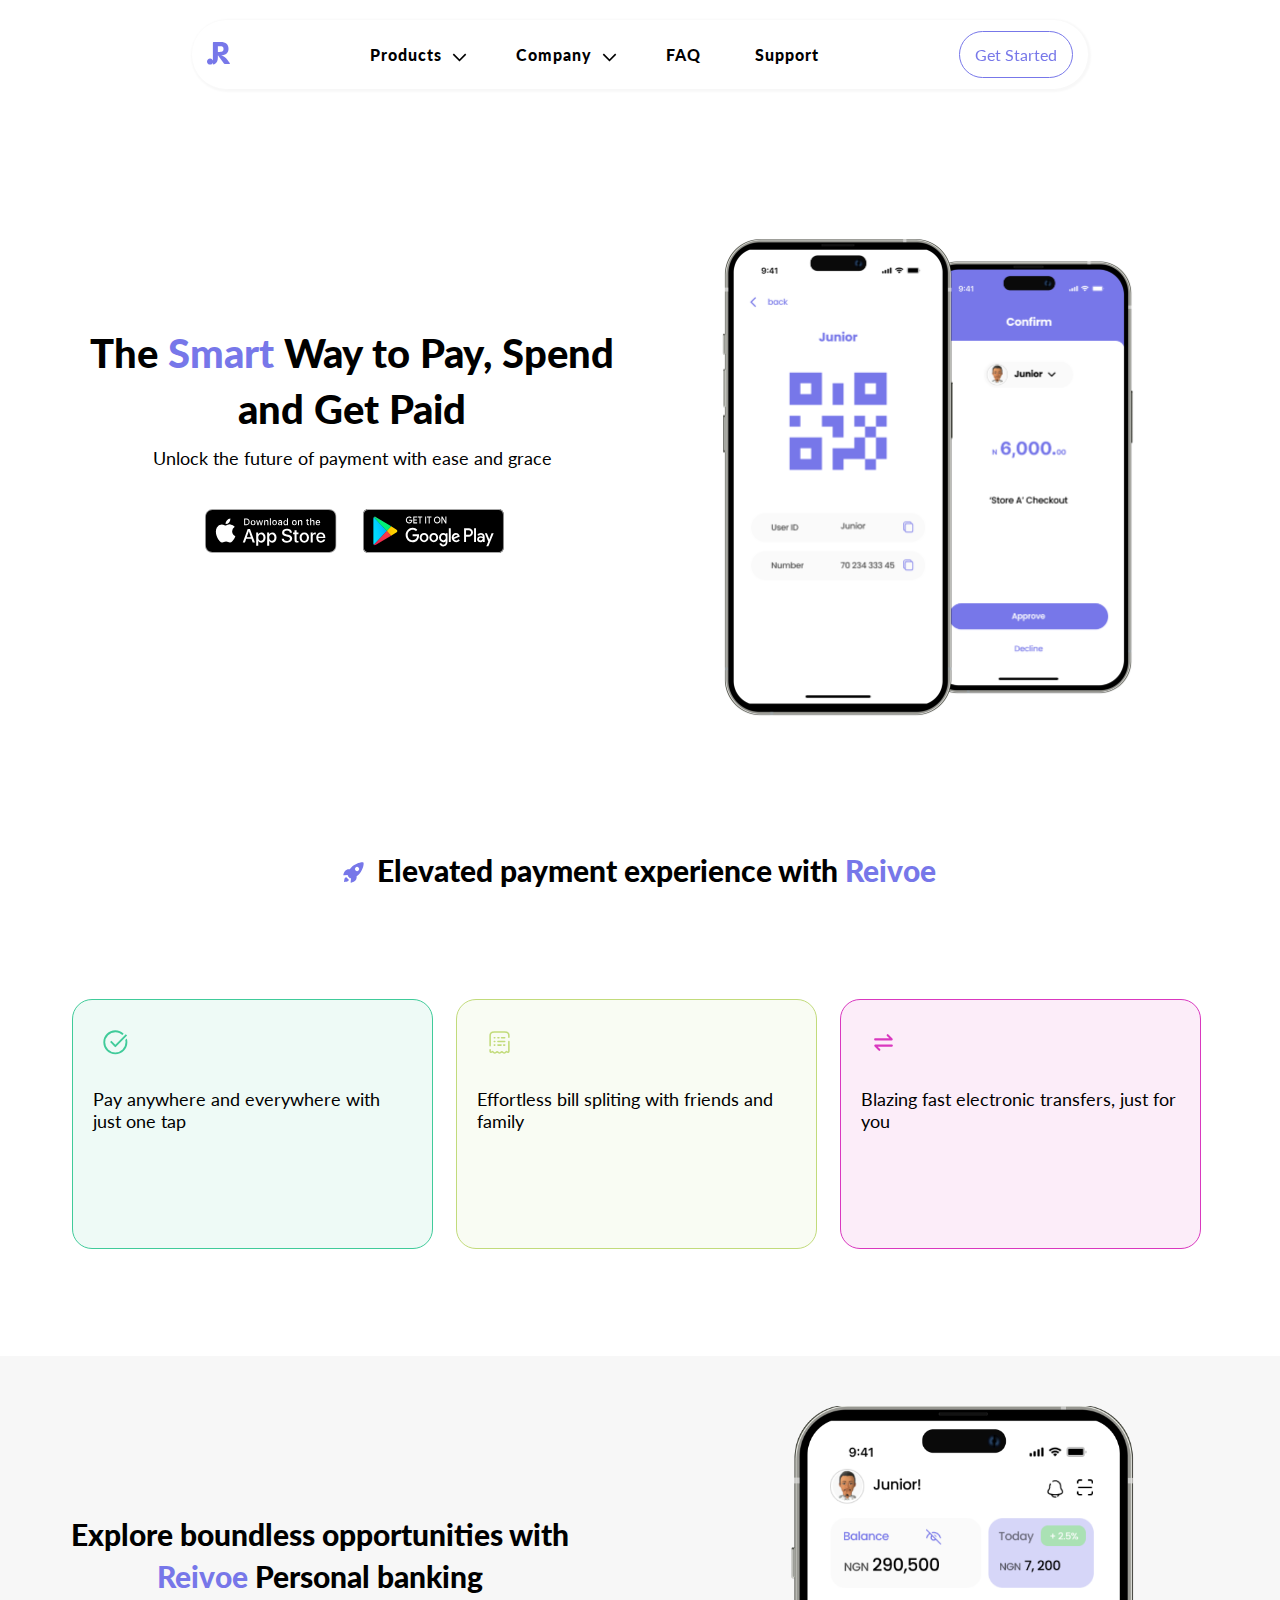
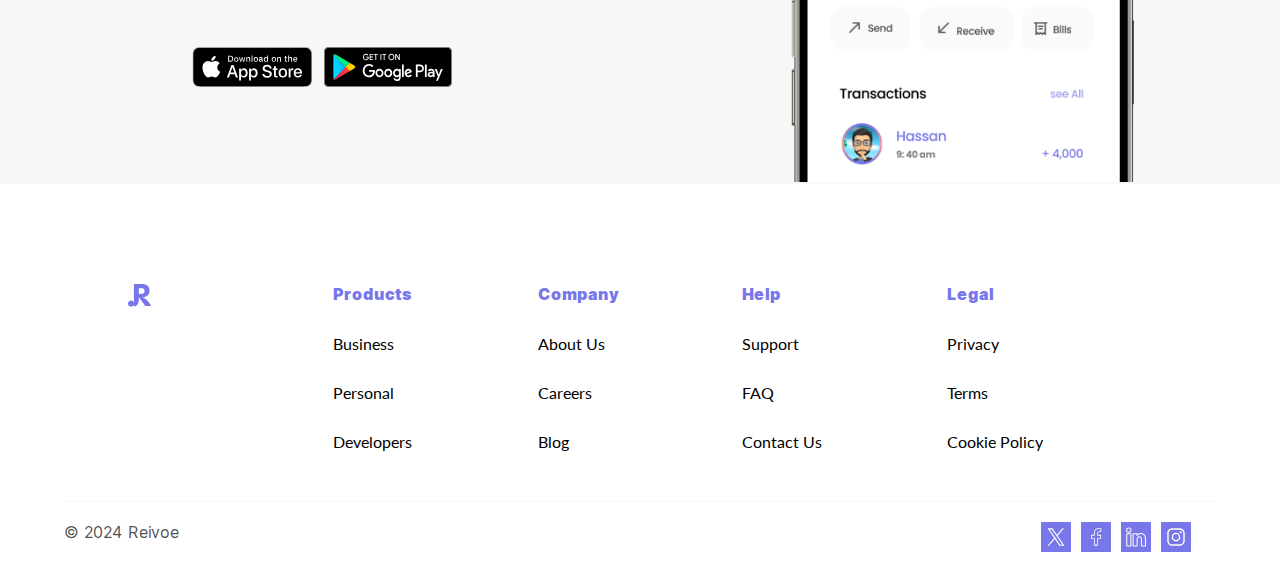
==== commit 6f78cb0a: "Add files via upload" ====
--- a/index.html
+++ b/index.html
@@ -1 +1 @@
-<!DOCTYPE html><html lang="en"><head><meta charSet="utf-8"/><meta name="viewport" content="width=device-width, initial-scale=1, maximum-scale=1, user-scalable=no"/><link rel="stylesheet" href="/_next/static/css/6f686161e12f00eb.css" crossorigin="" data-precedence="next"/><link rel="stylesheet" href="/_next/static/css/b7ae335ed3553ca3.css" crossorigin="" data-precedence="next"/><link rel="preload" as="script" fetchPriority="low" href="/_next/static/chunks/webpack-6438608c5e49c9bc.js" crossorigin=""/><script src="/_next/static/chunks/fd9d1056-95c5e03f864cb7d7.js" async="" crossorigin=""></script><script src="/_next/static/chunks/938-3ed82dcdb43ca917.js" async="" crossorigin=""></script><script src="/_next/static/chunks/main-app-d3dfd79de017dbb7.js" async="" crossorigin=""></script><script src="/_next/static/chunks/250-ad627c09a5af80f4.js" async=""></script><script src="/_next/static/chunks/749-b0a4418c7a6860a2.js" async=""></script><script src="/_next/static/chunks/app/page-7c5a4ad8546c48a2.js" async=""></script><script src="/_next/static/chunks/app/layout-3dbadca03d47c5cd.js" async=""></script><link rel="preload" href="https://www.googletagmanager.com/gtag/js?id=G-XCWN607NYT" as="script"/><meta name="theme-color" media="(prefers-color-scheme: light)" content="white"/><meta name="theme-color" media="(prefers-color-scheme: dark)" content="#19192E"/><title>The Smart Way to Pay, Spend and Get Paid | Reivoe</title><meta name="description" content="Unlock the future of payment with ease and grace, explore boundless opportunities with Reivoe smart banking."/><meta name="application-name" content="Reivoe"/><link rel="manifest" href="/manifest.json"/><meta name="keywords" content="reivoe,wallet,lifestyle,banking"/><meta name="referrer" content="origin-when-cross-origin"/><meta name="robots" content="index, follow, nocache"/><meta name="googlebot" content="index, nofollow, noimageindex, max-video-preview:-1, max-image-preview:large, max-snippet:-1"/><meta name="format-detection" content="telephone=no, address=no, email=no"/><meta property="og:title" content="Reivoe"/><meta property="og:description" content="The Smart Way to Pay, Spend and Get Paid"/><meta property="og:url" content="https://reivoe.com/"/><meta property="og:site_name" content="Reivoe"/><meta property="og:locale" content="en_NG"/><meta property="og:image" content="https://reivoe.com/og-image.png"/><meta property="og:image:width" content="800"/><meta property="og:image:height" content="600"/><meta property="og:image" content="https://reivoe.com/og-image.png"/><meta property="og:image:width" content="1800"/><meta property="og:image:height" content="1600"/><meta property="og:image:alt" content="Reivoe"/><meta property="og:type" content="website"/><meta name="twitter:card" content="summary_large_image"/><meta name="twitter:title" content="Reivoe"/><meta name="twitter:description" content="The Smart Way to Pay, Spend and Get Paid"/><meta name="twitter:image" content="https://reivoe.com/og-image.png"/><meta name="twitter:image:width" content="800"/><meta name="twitter:image:height" content="600"/><meta name="twitter:image" content="https://reivoe.com/og-image.png"/><meta name="twitter:image:width" content="1800"/><meta name="twitter:image:height" content="1600"/><meta name="twitter:image:alt" content="Reivoe"/><link rel="shortcut icon" href="https://reivoe.com/android-chrome-192x192.png"/><link rel="icon" href="/light.ico" media="(prefers-color-scheme: light)"/><link rel="icon" href="/dark.ico" media="(prefers-color-scheme: dark)"/><link rel="apple-touch-icon" href="https://reivoe.com/apple-touch-icon.png"/><link rel="apple-touch-icon" href="https://reivoe.com/apple-touch-icon.png" sizes="180x180" type="image/png"/><link rel="apple-touch-icon-precomposed" href="https://reivoe.com/apple-touch-icon.png"/><script type="application/ld+json">{"@context":"http://schema.org","@type":"WebSite","name":"Reivoe","url":"https://reivoe.com"}</script><script src="/_next/static/chunks/polyfills-c67a75d1b6f99dc8.js" crossorigin="" noModule=""></script></head><body class="__className_aaf875"><header><nav role="navigation"><a href="/"><svg xmlns="http://www.w3.org/2000/svg" width="26" height="26" fill="none" viewBox="0 0 26 26" id="reivoe"><path fill="currentcolor" d="M3.488 18.67c.965 0 1.793.34 2.483 1.02.7.68 1.049 1.488 1.049 2.425 0 .938-.345 1.737-1.035 2.397-.69.65-1.522.976-2.497.976-1.015 0-1.852-.316-2.513-.947C.325 23.9 0 23.087 0 22.1c0-.957.34-1.765 1.02-2.426.68-.67 1.502-1.004 2.468-1.004z"></path><path fill="currentcolor" d="M25.85 23.886c.1.134.15.267.15.4a.41.41 0 01-.169.346c-.112.085-.268.128-.468.128h-5.324c-.188 0-.35-.037-.488-.11a1.388 1.388 0 01-.412-.363l-6.599-9.103h-.262v2.694c0 1.48-.238 2.773-.713 3.878-.474 1.104-1.137 1.972-1.987 2.603-.85.631-1.824 1.008-2.924 1.13V.728c0-.486.25-.729.75-.729h4.124c.087 0 .15.006.187.018V0h3.412c3.2 0 5.53.674 6.992 2.02 1.463 1.336 2.194 3.248 2.194 5.736 0 4.721-2.78 7.191-8.342 7.41 2.824.68 5.23 2.372 7.217 5.079l2.662 3.641zM18.689 7.938c0-.983-.238-1.712-.712-2.185-.475-.473-.994-.759-1.556-.856a9.754 9.754 0 00-1.856-.163h-2.287v6.517h2.287c.637 0 1.243-.06 1.818-.182.575-.121 1.1-.425 1.575-.91.487-.486.731-1.226.731-2.221z"></path></svg></a><div class="menu" id="menu"><div class="dropdown"><span>Products <svg xmlns="http://www.w3.org/2000/svg" width="15" height="15" viewBox="0 0 20 20"><path fill="currentColor" d="m17.5 4.75l-7.5 7.5l-7.5-7.5L1 6.25l9 9l9-9z"></path></svg></span><div class="submenu"><ul><li><a href="/business">Business</a></li><li><a href="/">Personal</a></li><li><a href="/developer">Developers</a></li></ul></div></div><div class="dropdown"><span>Company <svg xmlns="http://www.w3.org/2000/svg" width="15" height="15" viewBox="0 0 20 20"><path fill="currentColor" d="m17.5 4.75l-7.5 7.5l-7.5-7.5L1 6.25l9 9l9-9z"></path></svg></span><div class="submenu"><ul><li><a href="/about">About Us</a></li><li><a href="/careers">Careers</a></li><li><a href="/blog">Blog</a></li></ul></div></div><a href="/faq">FAQ</a><a href="/support">Support</a></div><svg xmlns="http://www.w3.org/2000/svg" width="17" height="15" fill="none" viewBox="0 0 17 15" id="burger"><path fill="currentcolor" fill-opacity="0.9" fill-rule="evenodd" d="M.895 0a.836.836 0 00-.633.305C.094.5 0 .765 0 1.042c0 .276.094.54.262.736a.836.836 0 00.633.305h15.21c.238 0 .465-.11.633-.305.168-.195.262-.46.262-.736 0-.277-.094-.542-.262-.737A.836.836 0 0016.105 0H.895zM0 7.292c0-.277.094-.542.262-.737a.836.836 0 01.633-.305h15.21c.238 0 .465.11.633.305.168.195.262.46.262.737 0 .276-.094.54-.262.736a.836.836 0 01-.633.305H.895a.836.836 0 01-.633-.305A1.134 1.134 0 010 7.292zm0 6.25c0-.276.094-.54.262-.736a.836.836 0 01.633-.305h15.21c.238 0 .465.11.633.305.168.196.262.46.262.737 0 .276-.094.54-.262.736a.836.836 0 01-.633.305H.895a.836.836 0 01-.633-.305A1.134 1.134 0 010 13.543z" clip-rule="evenodd"></path></svg><a href="/onboard">Get Started</a></nav></header><main class="page_main__nw1Wk"><div class="page_grid__JZ9Cz"><div><div class="page_center__NcdcW"><h1>The <span class="page_span__uRQDn">Smart</span> Way to Pay, Spend and Get Paid</h1><p>Unlock the future of payment with ease and grace</p></div><div class="page_getBtns__O1XaX"><a href="/waitlist"><svg xmlns="http://www.w3.org/2000/svg" width="120" height="40" fill="none" viewBox="0 0 120 40"><g clip-path="url(#clip0_6_250)"><path fill="#A6A6A6" d="M110.135 0H9.535c-.367 0-.73 0-1.095.002-.306.002-.61.008-.919.013C6.85.023 6.18.082 5.517.19a6.665 6.665 0 00-1.9.627A6.438 6.438 0 00.193 5.521a12.993 12.993 0 00-.179 2.002c-.01.307-.01.615-.015.921V31.56c.005.31.006.61.015.921.008.671.068 1.34.18 2.002.11.663.32 1.306.624 1.905.303.598.701 1.143 1.179 1.614.473.477 1.019.875 1.618 1.179.599.304 1.24.517 1.901.63a13.47 13.47 0 002.004.177c.31.007.613.011.919.011.366.002.728.002 1.095.002h100.6c.359 0 .724 0 1.084-.002.304 0 .617-.004.922-.01.67-.01 1.338-.068 2-.178a6.808 6.808 0 001.908-.63A6.296 6.296 0 00117.666 38a6.407 6.407 0 001.182-1.614c.302-.6.51-1.242.619-1.905.111-.661.173-1.33.185-2.002.004-.31.004-.61.004-.921.008-.364.008-.725.008-1.094V9.536c0-.366 0-.73-.008-1.092 0-.306 0-.614-.004-.92a13.57 13.57 0 00-.185-2.003 6.648 6.648 0 00-.619-1.903 6.469 6.469 0 00-2.799-2.8 6.77 6.77 0 00-1.908-.627c-.661-.11-1.33-.169-2-.176-.305-.005-.618-.011-.922-.013-.36-.002-.725-.002-1.084-.002z"></path><path fill="#000" d="M8.445 39.125c-.305 0-.602-.004-.904-.01a12.696 12.696 0 01-1.87-.164 5.884 5.884 0 01-1.656-.548 5.406 5.406 0 01-1.397-1.016 5.321 5.321 0 01-1.02-1.397 5.722 5.722 0 01-.544-1.657 12.413 12.413 0 01-.166-1.875c-.007-.21-.015-.913-.015-.913v-23.1s.009-.692.015-.895a12.37 12.37 0 01.165-1.872 5.755 5.755 0 01.544-1.662c.26-.518.603-.99 1.015-1.398A5.565 5.565 0 015.668 1.05C6.288.95 6.915.895 7.543.887l.902-.012h102.769l.913.013a12.37 12.37 0 011.858.162 5.933 5.933 0 011.671.548 5.589 5.589 0 012.415 2.42c.261.52.441 1.076.536 1.649.103.624.161 1.255.173 1.887.003.283.003.588.003.89.008.375.008.732.008 1.092v20.929c0 .363 0 .718-.008 1.075 0 .325 0 .623-.004.93-.011.62-.068 1.24-.171 1.853a5.716 5.716 0 01-.54 1.67 5.47 5.47 0 01-1.015 1.386 5.414 5.414 0 01-1.4 1.022 5.855 5.855 0 01-1.668.55c-.618.101-1.243.156-1.869.163-.293.007-.599.011-.897.011l-1.084.002-101.69-.002z"></path><path fill="#fff" d="M24.769 20.3a4.947 4.947 0 012.356-4.151 5.064 5.064 0 00-3.99-2.158c-1.68-.176-3.308 1.005-4.164 1.005-.872 0-2.19-.988-3.608-.958a5.315 5.315 0 00-4.473 2.727c-1.934 3.349-.492 8.27 1.361 10.977.927 1.325 2.01 2.805 3.428 2.753 1.387-.058 1.905-.885 3.58-.885 1.658 0 2.144.885 3.59.852 1.489-.025 2.426-1.332 3.32-2.67a10.96 10.96 0 001.52-3.092 4.782 4.782 0 01-2.92-4.4zM22.037 12.21a4.873 4.873 0 001.115-3.49 4.958 4.958 0 00-3.208 1.66A4.636 4.636 0 0018.8 13.74a4.1 4.1 0 003.237-1.53zM42.302 27.14H37.57l-1.137 3.356h-2.005l4.484-12.418h2.083l4.483 12.418h-2.039l-1.136-3.356zm-4.243-1.55h3.752l-1.85-5.447h-.051l-1.85 5.448zM55.16 25.97c0 2.813-1.506 4.62-3.779 4.62a3.07 3.07 0 01-2.848-1.583h-.043v4.484H46.63V21.442h1.8v1.506h.033a3.212 3.212 0 012.883-1.6c2.298 0 3.813 1.816 3.813 4.622zm-1.91 0c0-1.833-.948-3.038-2.393-3.038-1.42 0-2.375 1.23-2.375 3.038 0 1.824.955 3.046 2.375 3.046 1.445 0 2.392-1.197 2.392-3.046zM65.124 25.97c0 2.813-1.505 4.62-3.778 4.62a3.07 3.07 0 01-2.848-1.583h-.043v4.484h-1.859V21.442h1.799v1.506h.034a3.212 3.212 0 012.883-1.6c2.298 0 3.813 1.816 3.813 4.622zm-1.91 0c0-1.833-.947-3.038-2.392-3.038-1.42 0-2.375 1.23-2.375 3.038 0 1.824.955 3.046 2.375 3.046 1.445 0 2.392-1.197 2.392-3.046zM71.71 27.036c.138 1.232 1.335 2.04 2.97 2.04 1.566 0 2.693-.809 2.693-1.919 0-.964-.68-1.54-2.29-1.936l-1.609-.388c-2.28-.55-3.339-1.617-3.339-3.348 0-2.142 1.867-3.614 4.519-3.614 2.624 0 4.423 1.472 4.483 3.614h-1.876c-.112-1.239-1.136-1.987-2.634-1.987-1.497 0-2.521.757-2.521 1.858 0 .878.654 1.395 2.255 1.79l1.368.336c2.548.603 3.606 1.626 3.606 3.443 0 2.323-1.85 3.778-4.793 3.778-2.754 0-4.614-1.42-4.734-3.667h1.902zM83.346 19.3v2.142h1.722v1.472h-1.722v4.991c0 .776.345 1.137 1.102 1.137.204-.004.408-.018.611-.043v1.463c-.34.063-.686.092-1.032.086-1.833 0-2.548-.689-2.548-2.444v-5.19h-1.316v-1.472h1.316V19.3h1.867zM86.065 25.97c0-2.849 1.678-4.639 4.294-4.639 2.625 0 4.295 1.79 4.295 4.639 0 2.856-1.661 4.638-4.295 4.638-2.633 0-4.294-1.782-4.294-4.638zm6.695 0c0-1.954-.895-3.108-2.401-3.108-1.506 0-2.4 1.162-2.4 3.108 0 1.962.894 3.106 2.4 3.106 1.506 0 2.401-1.144 2.401-3.106zM96.186 21.442h1.772v1.541h.043a2.16 2.16 0 012.178-1.635c.214-.001.428.022.637.069v1.738a2.597 2.597 0 00-.835-.112 1.873 1.873 0 00-1.937 2.083v5.37h-1.858v-9.054zM109.384 27.837c-.25 1.643-1.85 2.771-3.898 2.771-2.634 0-4.269-1.764-4.269-4.595 0-2.84 1.644-4.682 4.191-4.682 2.505 0 4.08 1.72 4.08 4.466v.637h-6.395v.112a2.353 2.353 0 00.639 1.832 2.364 2.364 0 001.797.732 2.045 2.045 0 002.091-1.273h1.764zm-6.282-2.702h4.526a2.166 2.166 0 00-.608-1.634 2.168 2.168 0 00-1.612-.664 2.291 2.291 0 00-2.306 2.298zM37.826 8.731a2.64 2.64 0 012.808 2.965c0 1.906-1.03 3.002-2.808 3.002h-2.155V8.73h2.155zm-1.228 5.123h1.125a1.877 1.877 0 001.967-2.146 1.882 1.882 0 00-1.967-2.134h-1.125v4.28zM41.68 12.444a2.132 2.132 0 114.248 0 2.135 2.135 0 11-4.247 0zm3.334 0c0-.976-.439-1.546-1.208-1.546-.773 0-1.207.57-1.207 1.546 0 .984.434 1.55 1.207 1.55.77 0 1.208-.57 1.208-1.55zM51.573 14.698h-.922l-.93-3.317h-.07l-.927 3.317h-.913l-1.242-4.503h.902l.806 3.436h.067l.925-3.436h.853l.926 3.436h.07l.803-3.436h.889l-1.237 4.503zM53.853 10.195h.856v.715h.066a1.348 1.348 0 011.344-.802 1.464 1.464 0 011.559 1.675v2.915h-.889v-2.692c0-.724-.314-1.084-.972-1.084a1.032 1.032 0 00-1.075 1.141v2.635h-.889v-4.503zM59.094 8.437h.888v6.26h-.888v-6.26zM61.218 12.444a2.134 2.134 0 114.247 0 2.133 2.133 0 11-4.247 0zm3.333 0c0-.976-.439-1.546-1.208-1.546-.773 0-1.207.57-1.207 1.546 0 .984.434 1.55 1.207 1.55.77 0 1.208-.57 1.208-1.55zM66.4 13.424c0-.81.604-1.277 1.676-1.344l1.22-.07v-.389c0-.476-.315-.744-.922-.744-.497 0-.84.182-.939.5h-.86c.09-.773.818-1.27 1.84-1.27 1.128 0 1.765.563 1.765 1.514v3.077h-.855v-.633h-.07a1.515 1.515 0 01-1.353.707 1.36 1.36 0 01-1.501-1.348zm2.895-.384v-.377l-1.1.07c-.62.042-.9.253-.9.65 0 .405.351.64.834.64a1.064 1.064 0 001.166-.983zM71.348 12.444c0-1.423.732-2.324 1.87-2.324a1.484 1.484 0 011.38.79h.067V8.437h.888v6.26h-.851v-.71h-.07a1.564 1.564 0 01-1.415.785c-1.145 0-1.869-.901-1.869-2.328zm.918 0c0 .955.45 1.53 1.203 1.53.75 0 1.212-.583 1.212-1.526 0-.938-.468-1.53-1.212-1.53-.748 0-1.203.58-1.203 1.526zM79.23 12.444a2.134 2.134 0 114.247 0 2.135 2.135 0 11-4.247 0zm3.333 0c0-.976-.439-1.546-1.208-1.546-.772 0-1.207.57-1.207 1.546 0 .984.435 1.55 1.207 1.55.77 0 1.208-.57 1.208-1.55zM84.67 10.195h.855v.715h.066a1.348 1.348 0 011.344-.802 1.464 1.464 0 011.559 1.675v2.915h-.889v-2.692c0-.724-.315-1.084-.972-1.084a1.032 1.032 0 00-1.075 1.141v2.635h-.889v-4.503zM93.515 9.074v1.141h.976v.749h-.976v2.315c0 .472.195.678.637.678.113 0 .226-.007.339-.02v.74c-.16.029-.322.044-.484.046-.988 0-1.382-.348-1.382-1.216v-2.543h-.714v-.749h.715V9.074h.89zM95.705 8.437h.88v2.481h.07a1.385 1.385 0 011.374-.806 1.482 1.482 0 011.55 1.678v2.908h-.889V12.01c0-.72-.335-1.084-.963-1.084a1.052 1.052 0 00-1.134 1.142v2.63h-.888V8.437zM104.761 13.482a1.823 1.823 0 01-1.951 1.303 2.045 2.045 0 01-2.08-2.325 2.083 2.083 0 011.212-2.172c.272-.121.567-.183.864-.18 1.253 0 2.009.856 2.009 2.27v.31h-3.18v.05a1.19 1.19 0 001.2 1.29 1.078 1.078 0 001.071-.546h.855zm-3.126-1.451h2.275a1.09 1.09 0 00-1.109-1.167 1.15 1.15 0 00-1.166 1.167z"></path></g><defs><clipPath id="clip0_6_250"><path fill="#fff" d="M0 0H119.664V40H0z"></path></clipPath></defs></svg></a><a href="/waitlist"><svg xmlns="http://www.w3.org/2000/svg" width="129" height="40" fill="none" viewBox="0 0 129 40"><g clip-path="url(#clip0_205_2)"><path fill="#000" fill-rule="evenodd" d="M124.212 40H5.697C3.083 40 .954 37.746.954 35V5c0-2.756 2.129-5 4.743-5h118.515c2.611 0 4.742 2.244 4.742 5v30c0 2.746-2.131 5-4.742 5z" clip-rule="evenodd"></path><path fill="#A6A6A6" fill-rule="evenodd" d="M124.212.8c2.192 0 3.986 1.888 3.986 4.2v30c0 2.312-1.782 4.2-3.986 4.2H5.697c-2.193 0-3.987-1.888-3.987-4.2V5C1.71 2.688 3.493.8 5.697.8h118.515zm0-.8H5.697C3.083 0 .954 2.254.954 5v30c0 2.756 2.129 5 4.743 5h118.515c2.611 0 4.742-2.244 4.742-5V5c0-2.746-2.131-5-4.742-5z" clip-rule="evenodd"></path><path fill="#fff" d="M68.385 13.232c-.855 0-1.575-.317-2.145-.94a3.304 3.304 0 01-.867-2.295c0-.91.292-1.68.867-2.291.567-.624 1.288-.94 2.143-.94.845 0 1.566.316 2.145.94.574.63.866 1.401.866 2.291-.01.913-.301 1.684-.866 2.292-.568.629-1.288.943-2.143.943zm-25.434 0c-.836 0-1.56-.312-2.154-.928-.589-.613-.888-1.389-.888-2.304 0-.915.299-1.69.888-2.304a2.86 2.86 0 012.154-.928c.415 0 .817.087 1.204.264.379.172.687.407.916.694l.056.072-.638.663-.066-.082c-.36-.454-.843-.676-1.481-.676a1.99 1.99 0 00-1.477.639c-.412.426-.621.985-.621 1.66 0 .676.21 1.235.621 1.661.41.424.907.639 1.477.639.607 0 1.118-.215 1.516-.639.236-.25.382-.598.434-1.04h-2.047v-.932h2.925l.012.085c.02.157.042.319.042.468 0 .86-.245 1.556-.73 2.07-.55.609-1.271.918-2.143.918zm33.817-.132h-.902l-2.762-4.681.023.843v3.835h-.901V6.9h1.028l.029.048 2.597 4.409-.023-.84V6.9h.91v6.2zm-15.16 0h-.914V7.833H59.11V6.9h4.08v.933h-1.584V13.1h.002zm-3.242 0h-.912V6.9h.911v6.2zm-5.122 0h-.911V7.833h-1.585V6.9h4.08v.933h-1.584V13.1zm-3.073-.01h-3.495V6.9h3.495v.933h-2.58v1.7h2.328v.923H47.59v1.701h2.581v.933zm16.738-1.44c.407.432.901.65 1.476.65.591 0 1.074-.213 1.476-.65.4-.423.603-.98.603-1.65 0-.67-.202-1.23-.6-1.65a1.965 1.965 0 00-1.477-.65c-.59 0-1.073.213-1.474.65-.4.423-.603.98-.603 1.65 0 .67.2 1.23.599 1.65z"></path><path fill="#fff" fill-rule="evenodd" d="M65.288 21.756c-2.225 0-4.028 1.788-4.028 4.254 0 2.444 1.815 4.254 4.029 4.254 2.225 0 4.028-1.8 4.028-4.254 0-2.466-1.803-4.254-4.028-4.254zm0 6.822c-1.217 0-2.265-1.067-2.265-2.578 0-1.534 1.05-2.579 2.265-2.579 1.218 0 2.266 1.045 2.266 2.579.002 1.521-1.048 2.578-2.266 2.578zm-8.79-6.822c-2.225 0-4.029 1.788-4.029 4.254 0 2.444 1.816 4.254 4.03 4.254 2.224 0 4.028-1.8 4.028-4.254 0-2.466-1.806-4.254-4.029-4.254zm0 6.822c-1.217 0-2.265-1.067-2.265-2.578 0-1.534 1.05-2.579 2.265-2.579 1.218 0 2.266 1.045 2.266 2.579 0 1.521-1.048 2.578-2.266 2.578zm-10.46-5.523v1.8h4.081c-.125 1.01-.44 1.756-.923 2.267-.598.634-1.521 1.322-3.148 1.322-2.508 0-4.47-2.145-4.47-4.8 0-2.656 1.962-4.801 4.47-4.801 1.354 0 2.34.566 3.073 1.29l1.205-1.278c-1.017-1.032-2.37-1.823-4.269-1.823-3.44 0-6.327 2.968-6.327 6.601 0 3.644 2.885 6.601 6.327 6.601 1.858 0 3.252-.643 4.354-1.855 1.123-1.19 1.479-2.868 1.479-4.222 0-.421-.03-.8-.094-1.122h-5.76c.002-.003.002.02.002.02zm42.784 1.401c-.337-.955-1.354-2.71-3.44-2.71-2.068 0-3.787 1.723-3.787 4.254 0 2.389 1.7 4.254 3.987 4.254 1.837 0 2.906-1.19 3.346-1.887l-1.363-.968c-.453.71-1.081 1.177-1.974 1.177-.902 0-1.533-.434-1.952-1.29l5.371-2.356c0 .003-.188-.474-.188-.474zm-5.477 1.422c-.043-1.644 1.206-2.479 2.098-2.479.704 0 1.29.367 1.49.9l-3.588 1.579zM78.98 30h1.764V17.501h-1.764V30zm-2.896-7.3h-.063c-.398-.5-1.154-.954-2.12-.954-2.004 0-3.85 1.867-3.85 4.267 0 2.388 1.837 4.234 3.85 4.234.954 0 1.722-.456 2.12-.968h.063v.611c0 1.624-.82 2.499-2.14 2.499-1.081 0-1.752-.823-2.025-1.511l-1.533.678c.44 1.122 1.615 2.511 3.555 2.511 2.068 0 3.82-1.289 3.82-4.434V22h-1.668v.7h-.009zm-2.025 5.878c-1.217 0-2.235-1.077-2.235-2.566 0-1.5 1.018-2.588 2.235-2.588 1.206 0 2.14 1.1 2.14 2.588.012 1.49-.932 2.566-2.14 2.566zm23.02-11.077h-4.217V30h1.763v-4.733h2.456c1.953 0 3.872-1.499 3.872-3.878s-1.912-3.888-3.874-3.888zm.052 6.02h-2.508v-4.29h2.508c1.321 0 2.067 1.155 2.067 2.145 0 .98-.755 2.145-2.067 2.145zm10.891-1.788c-1.281 0-2.602.601-3.149 1.91l1.564.689c.337-.689.954-.923 1.606-.923.914 0 1.837.579 1.858 1.61v.133c-.316-.19-1.008-.479-1.837-.479-1.688 0-3.4.978-3.4 2.81 0 1.68 1.384 2.756 2.927 2.756 1.184 0 1.837-.566 2.244-1.222h.063v.968h1.701v-4.788c0-2.23-1.564-3.464-3.577-3.464zm-.222 6.845c-.577 0-1.384-.299-1.384-1.067 0-.967 1.008-1.334 1.867-1.334.777 0 1.145.177 1.606.422-.127 1.122-1.022 1.97-2.089 1.98zM117.802 22l-2.025 5.421h-.064L113.615 22h-1.898l3.149 7.578-1.795 4.213h1.837L119.752 22h-1.95zm-15.876 8h1.764V17.501h-1.764V30z" clip-rule="evenodd"></path><path fill="url(#paint0_linear_205_2)" fill-rule="evenodd" d="M10.807 7.534c-.274.311-.431.788-.431 1.411v22.112c0 .624.157 1.1.44 1.4l.073.067 11.698-12.39v-.276L10.88 7.466l-.073.068z" clip-rule="evenodd"></path><path fill="url(#paint1_linear_205_2)" fill-rule="evenodd" d="M26.48 24.277l-3.902-4.132v-.29l3.902-4.132.084.055 4.616 2.778c1.32.788 1.32 2.09 0 2.888l-4.616 2.778-.084.055z" clip-rule="evenodd"></path><path fill="url(#paint2_linear_205_2)" fill-rule="evenodd" d="M26.565 24.222L22.578 20 10.807 32.466c.43.49 1.153.544 1.961.068l13.797-8.312z" clip-rule="evenodd"></path><path fill="url(#paint3_linear_205_2)" fill-rule="evenodd" d="M26.565 15.778l-13.797-8.3c-.808-.488-1.533-.42-1.962.068L22.578 20l3.987-4.222z" clip-rule="evenodd"></path><path fill="#000" fill-rule="evenodd" d="M26.48 24.132l-13.703 8.245c-.765.466-1.448.433-1.888.01l-.073.077.073.067c.44.422 1.123.457 1.888-.01l13.797-8.299-.094-.09z" clip-rule="evenodd" opacity="0.2"></path><path fill="#000" fill-rule="evenodd" d="M31.18 21.3l-4.712 2.832.085.09 4.615-2.778c.662-.4.987-.923.987-1.444-.04.479-.377.933-.975 1.3z" clip-rule="evenodd" opacity="0.12"></path><path fill="#fff" fill-rule="evenodd" d="M12.768 7.623L31.18 18.701c.598.356.935.823.987 1.299 0-.521-.325-1.045-.987-1.444L12.768 7.48c-1.32-.8-2.392-.132-2.392 1.466v.145c0-1.601 1.071-2.257 2.392-1.467z" clip-rule="evenodd" opacity="0.25"></path></g><defs><linearGradient id="paint0_linear_205_2" x1="21.538" x2="2.664" y1="8.707" y2="13.455" gradientUnits="userSpaceOnUse"><stop stop-color="#00A0FF"></stop><stop offset="0.007" stop-color="#00A1FF"></stop><stop offset="0.26" stop-color="#00BEFF"></stop><stop offset="0.512" stop-color="#00D2FF"></stop><stop offset="0.76" stop-color="#00DFFF"></stop><stop offset="1" stop-color="#00E3FF"></stop></linearGradient><linearGradient id="paint1_linear_205_2" x1="32.903" x2="10.054" y1="20" y2="20" gradientUnits="userSpaceOnUse"><stop stop-color="#FFE000"></stop><stop offset="0.409" stop-color="#FFBD00"></stop><stop offset="0.775" stop-color="orange"></stop><stop offset="1" stop-color="#FF9C00"></stop></linearGradient><linearGradient id="paint2_linear_205_2" x1="24.397" x2="8.043" y1="22.297" y2="48.287" gradientUnits="userSpaceOnUse"><stop stop-color="#FF3A44"></stop><stop offset="1" stop-color="#C31162"></stop></linearGradient><linearGradient id="paint3_linear_205_2" x1="7.842" x2="15.139" y1="0.179" y2="11.787" gradientUnits="userSpaceOnUse"><stop stop-color="#32A071"></stop><stop offset="0.069" stop-color="#2DA771"></stop><stop offset="0.476" stop-color="#15CF74"></stop><stop offset="0.801" stop-color="#06E775"></stop><stop offset="1" stop-color="#00F076"></stop></linearGradient><clipPath id="clip0_205_2"><path fill="#fff" d="M0 0H128V40H0z" transform="translate(.954)"></path></clipPath></defs></svg></a></div></div><div class="page_gradient__Gm6Ic"><img id="hero" alt="Model" fetchPriority="high" width="412.9" height="479.1" decoding="async" data-nimg="1" class="page_hero__7KFOs" style="color:transparent" src=""/></div></div><p class="page_subtitle__YBgxm"><svg xmlns="http://www.w3.org/2000/svg" width="25" height="25" viewBox="0 0 512 512"><path fill="currentColor" stroke="none" stroke-linecap="round" stroke-linejoin="round" stroke-width="32" d="M461.81 53.81a4.4 4.4 0 00-3.3-3.39c-54.38-13.3-180 34.09-248.13 102.17a294.9 294.9 0 00-33.09 39.08c-21-1.9-42-.3-59.88 7.5-50.49 22.2-65.18 80.18-69.28 105.07a9 9 0 009.8 10.4l81.07-8.9a180.29 180.29 0 001.1 18.3 18.15 18.15 0 005.3 11.09l31.39 31.39a18.15 18.15 0 0011.1 5.3 179.91 179.91 0 0018.19 1.1l-8.89 81a9 9 0 0010.39 9.79c24.9-4 83-18.69 105.07-69.17 7.8-17.9 9.4-38.79 7.6-59.69a293.91 293.91 0 0039.19-33.09c68.38-68 115.47-190.86 102.37-247.95M298.66 213.67a42.7 42.7 0 1160.38 0 42.65 42.65 0 01-60.38 0"></path><path fill="currentColor" stroke="none" stroke-linecap="round" stroke-linejoin="round" stroke-width="32" d="M109.64 352a45.06 45.06 0 00-26.35 12.84C65.67 382.52 64 448 64 448s65.52-1.67 83.15-19.31A44.73 44.73 0 00160 402.32"></path></svg> Elevated payment experience with <span class="page_span__uRQDn">Reivoe</span></p><div class="page_features__GdcOS"><div><svg xmlns="http://www.w3.org/2000/svg" width="26" height="26" fill="none" viewBox="0 0 26 26"><path fill="currentcolor" d="M12.844.344C5.92.344.344 5.92.344 12.844s5.577 12.5 12.5 12.5 12.5-5.577 12.5-12.5c0-1.346-.181-2.687-.662-3.937l-1.561 1.533c.192.77.3 1.538.3 2.404A10.546 10.546 0 0112.846 23.42 10.547 10.547 0 012.267 12.844 10.546 10.546 0 0112.844 2.267c2.884 0 5.475 1.148 7.302 2.975l1.352-1.352C19.286 1.678 16.209.344 12.844.344zM23.69 4.459L12.844 15.31l-4.116-4.116-1.384 1.382 4.807 4.807.693.66.692-.66 11.539-11.54-1.385-1.384v.001z"></path></svg><p>Pay anywhere and everywhere with just one tap</p></div><div><svg xmlns="http://www.w3.org/2000/svg" width="24" height="24" viewBox="0 0 24 24"><path fill="none" stroke="currentColor" stroke-linecap="round" stroke-width="1.5" d="M10.5 11H17M7 11h.5M7 7.5h.5m-.5 7h.5m9.5 0h-1m-5.5 0h3m3.5-7h-3m-3.5 0h1M21 7v-.63c0-1.193 0-1.79-.158-2.27a3.045 3.045 0 00-1.881-1.937C18.493 2 17.914 2 16.755 2h-9.51c-1.159 0-1.738 0-2.206.163a3.046 3.046 0 00-1.881 1.936C3 4.581 3 5.177 3 6.37V15m18-4v9.374c0 .858-.985 1.314-1.608.744a.946.946 0 00-1.284 0l-.483.442a1.657 1.657 0 01-2.25 0 1.657 1.657 0 00-2.25 0 1.657 1.657 0 01-2.25 0 1.657 1.657 0 00-2.25 0 1.657 1.657 0 01-2.25 0l-.483-.442a.946.946 0 00-1.284 0c-.623.57-1.608.114-1.608-.744V19"></path></svg><p>Effortless bill spliting with friends and family</p></div><div><svg xmlns="http://www.w3.org/2000/svg" width="24" height="24" viewBox="0 0 24 24"><g fill="none"><path d="M24 0v24H0V0zM12.593 23.258l-.011.002-.071.035-.02.004-.014-.004-.071-.035c-.01-.004-.019-.001-.024.005l-.004.01-.017.428.005.02.01.013.104.074.015.004.012-.004.104-.074.012-.016.004-.017-.017-.427c-.002-.01-.009-.017-.017-.018m.265-.113l-.013.002-.185.093-.01.01-.003.011.018.43.005.012.008.007.201.093c.012.004.023 0 .029-.008l.004-.014-.034-.614c-.003-.012-.01-.02-.02-.022m-.715.002a.023.023 0 00-.027.006l-.006.014-.034.614c0 .012.007.02.017.024l.015-.002.201-.093.01-.008.004-.011.017-.43-.003-.012-.01-.01z"></path><path fill="currentColor" d="M20 14a1 1 0 01.117 1.993L20 16H6.414l2.293 2.293a1 1 0 01-1.32 1.497l-.094-.083-3.83-3.83c-.665-.664-.239-1.783.663-1.871L4.241 14zm-4.707-9.707a1 1 0 011.32-.083l.094.083 3.83 3.83c.665.664.239 1.783-.663 1.871l-.115.006H4a1 1 0 01-.117-1.993L4 8h13.586l-2.293-2.293a1 1 0 010-1.414"></path></g></svg><p>Blazing fast electronic transfers, just for you</p></div></div></main><div class="getapp"><div><p>Explore boundless opportunities with <span class="span">Reivoe</span> Personal banking</p><div class="getBtns"><a href="/waitlist"><svg xmlns="http://www.w3.org/2000/svg" width="120" height="40" fill="none" viewBox="0 0 120 40"><g clip-path="url(#clip0_6_250)"><path fill="#A6A6A6" d="M110.135 0H9.535c-.367 0-.73 0-1.095.002-.306.002-.61.008-.919.013C6.85.023 6.18.082 5.517.19a6.665 6.665 0 00-1.9.627A6.438 6.438 0 00.193 5.521a12.993 12.993 0 00-.179 2.002c-.01.307-.01.615-.015.921V31.56c.005.31.006.61.015.921.008.671.068 1.34.18 2.002.11.663.32 1.306.624 1.905.303.598.701 1.143 1.179 1.614.473.477 1.019.875 1.618 1.179.599.304 1.24.517 1.901.63a13.47 13.47 0 002.004.177c.31.007.613.011.919.011.366.002.728.002 1.095.002h100.6c.359 0 .724 0 1.084-.002.304 0 .617-.004.922-.01.67-.01 1.338-.068 2-.178a6.808 6.808 0 001.908-.63A6.296 6.296 0 00117.666 38a6.407 6.407 0 001.182-1.614c.302-.6.51-1.242.619-1.905.111-.661.173-1.33.185-2.002.004-.31.004-.61.004-.921.008-.364.008-.725.008-1.094V9.536c0-.366 0-.73-.008-1.092 0-.306 0-.614-.004-.92a13.57 13.57 0 00-.185-2.003 6.648 6.648 0 00-.619-1.903 6.469 6.469 0 00-2.799-2.8 6.77 6.77 0 00-1.908-.627c-.661-.11-1.33-.169-2-.176-.305-.005-.618-.011-.922-.013-.36-.002-.725-.002-1.084-.002z"></path><path fill="#000" d="M8.445 39.125c-.305 0-.602-.004-.904-.01a12.696 12.696 0 01-1.87-.164 5.884 5.884 0 01-1.656-.548 5.406 5.406 0 01-1.397-1.016 5.321 5.321 0 01-1.02-1.397 5.722 5.722 0 01-.544-1.657 12.413 12.413 0 01-.166-1.875c-.007-.21-.015-.913-.015-.913v-23.1s.009-.692.015-.895a12.37 12.37 0 01.165-1.872 5.755 5.755 0 01.544-1.662c.26-.518.603-.99 1.015-1.398A5.565 5.565 0 015.668 1.05C6.288.95 6.915.895 7.543.887l.902-.012h102.769l.913.013a12.37 12.37 0 011.858.162 5.933 5.933 0 011.671.548 5.589 5.589 0 012.415 2.42c.261.52.441 1.076.536 1.649.103.624.161 1.255.173 1.887.003.283.003.588.003.89.008.375.008.732.008 1.092v20.929c0 .363 0 .718-.008 1.075 0 .325 0 .623-.004.93-.011.62-.068 1.24-.171 1.853a5.716 5.716 0 01-.54 1.67 5.47 5.47 0 01-1.015 1.386 5.414 5.414 0 01-1.4 1.022 5.855 5.855 0 01-1.668.55c-.618.101-1.243.156-1.869.163-.293.007-.599.011-.897.011l-1.084.002-101.69-.002z"></path><path fill="#fff" d="M24.769 20.3a4.947 4.947 0 012.356-4.151 5.064 5.064 0 00-3.99-2.158c-1.68-.176-3.308 1.005-4.164 1.005-.872 0-2.19-.988-3.608-.958a5.315 5.315 0 00-4.473 2.727c-1.934 3.349-.492 8.27 1.361 10.977.927 1.325 2.01 2.805 3.428 2.753 1.387-.058 1.905-.885 3.58-.885 1.658 0 2.144.885 3.59.852 1.489-.025 2.426-1.332 3.32-2.67a10.96 10.96 0 001.52-3.092 4.782 4.782 0 01-2.92-4.4zM22.037 12.21a4.873 4.873 0 001.115-3.49 4.958 4.958 0 00-3.208 1.66A4.636 4.636 0 0018.8 13.74a4.1 4.1 0 003.237-1.53zM42.302 27.14H37.57l-1.137 3.356h-2.005l4.484-12.418h2.083l4.483 12.418h-2.039l-1.136-3.356zm-4.243-1.55h3.752l-1.85-5.447h-.051l-1.85 5.448zM55.16 25.97c0 2.813-1.506 4.62-3.779 4.62a3.07 3.07 0 01-2.848-1.583h-.043v4.484H46.63V21.442h1.8v1.506h.033a3.212 3.212 0 012.883-1.6c2.298 0 3.813 1.816 3.813 4.622zm-1.91 0c0-1.833-.948-3.038-2.393-3.038-1.42 0-2.375 1.23-2.375 3.038 0 1.824.955 3.046 2.375 3.046 1.445 0 2.392-1.197 2.392-3.046zM65.124 25.97c0 2.813-1.505 4.62-3.778 4.62a3.07 3.07 0 01-2.848-1.583h-.043v4.484h-1.859V21.442h1.799v1.506h.034a3.212 3.212 0 012.883-1.6c2.298 0 3.813 1.816 3.813 4.622zm-1.91 0c0-1.833-.947-3.038-2.392-3.038-1.42 0-2.375 1.23-2.375 3.038 0 1.824.955 3.046 2.375 3.046 1.445 0 2.392-1.197 2.392-3.046zM71.71 27.036c.138 1.232 1.335 2.04 2.97 2.04 1.566 0 2.693-.809 2.693-1.919 0-.964-.68-1.54-2.29-1.936l-1.609-.388c-2.28-.55-3.339-1.617-3.339-3.348 0-2.142 1.867-3.614 4.519-3.614 2.624 0 4.423 1.472 4.483 3.614h-1.876c-.112-1.239-1.136-1.987-2.634-1.987-1.497 0-2.521.757-2.521 1.858 0 .878.654 1.395 2.255 1.79l1.368.336c2.548.603 3.606 1.626 3.606 3.443 0 2.323-1.85 3.778-4.793 3.778-2.754 0-4.614-1.42-4.734-3.667h1.902zM83.346 19.3v2.142h1.722v1.472h-1.722v4.991c0 .776.345 1.137 1.102 1.137.204-.004.408-.018.611-.043v1.463c-.34.063-.686.092-1.032.086-1.833 0-2.548-.689-2.548-2.444v-5.19h-1.316v-1.472h1.316V19.3h1.867zM86.065 25.97c0-2.849 1.678-4.639 4.294-4.639 2.625 0 4.295 1.79 4.295 4.639 0 2.856-1.661 4.638-4.295 4.638-2.633 0-4.294-1.782-4.294-4.638zm6.695 0c0-1.954-.895-3.108-2.401-3.108-1.506 0-2.4 1.162-2.4 3.108 0 1.962.894 3.106 2.4 3.106 1.506 0 2.401-1.144 2.401-3.106zM96.186 21.442h1.772v1.541h.043a2.16 2.16 0 012.178-1.635c.214-.001.428.022.637.069v1.738a2.597 2.597 0 00-.835-.112 1.873 1.873 0 00-1.937 2.083v5.37h-1.858v-9.054zM109.384 27.837c-.25 1.643-1.85 2.771-3.898 2.771-2.634 0-4.269-1.764-4.269-4.595 0-2.84 1.644-4.682 4.191-4.682 2.505 0 4.08 1.72 4.08 4.466v.637h-6.395v.112a2.353 2.353 0 00.639 1.832 2.364 2.364 0 001.797.732 2.045 2.045 0 002.091-1.273h1.764zm-6.282-2.702h4.526a2.166 2.166 0 00-.608-1.634 2.168 2.168 0 00-1.612-.664 2.291 2.291 0 00-2.306 2.298zM37.826 8.731a2.64 2.64 0 012.808 2.965c0 1.906-1.03 3.002-2.808 3.002h-2.155V8.73h2.155zm-1.228 5.123h1.125a1.877 1.877 0 001.967-2.146 1.882 1.882 0 00-1.967-2.134h-1.125v4.28zM41.68 12.444a2.132 2.132 0 114.248 0 2.135 2.135 0 11-4.247 0zm3.334 0c0-.976-.439-1.546-1.208-1.546-.773 0-1.207.57-1.207 1.546 0 .984.434 1.55 1.207 1.55.77 0 1.208-.57 1.208-1.55zM51.573 14.698h-.922l-.93-3.317h-.07l-.927 3.317h-.913l-1.242-4.503h.902l.806 3.436h.067l.925-3.436h.853l.926 3.436h.07l.803-3.436h.889l-1.237 4.503zM53.853 10.195h.856v.715h.066a1.348 1.348 0 011.344-.802 1.464 1.464 0 011.559 1.675v2.915h-.889v-2.692c0-.724-.314-1.084-.972-1.084a1.032 1.032 0 00-1.075 1.141v2.635h-.889v-4.503zM59.094 8.437h.888v6.26h-.888v-6.26zM61.218 12.444a2.134 2.134 0 114.247 0 2.133 2.133 0 11-4.247 0zm3.333 0c0-.976-.439-1.546-1.208-1.546-.773 0-1.207.57-1.207 1.546 0 .984.434 1.55 1.207 1.55.77 0 1.208-.57 1.208-1.55zM66.4 13.424c0-.81.604-1.277 1.676-1.344l1.22-.07v-.389c0-.476-.315-.744-.922-.744-.497 0-.84.182-.939.5h-.86c.09-.773.818-1.27 1.84-1.27 1.128 0 1.765.563 1.765 1.514v3.077h-.855v-.633h-.07a1.515 1.515 0 01-1.353.707 1.36 1.36 0 01-1.501-1.348zm2.895-.384v-.377l-1.1.07c-.62.042-.9.253-.9.65 0 .405.351.64.834.64a1.064 1.064 0 001.166-.983zM71.348 12.444c0-1.423.732-2.324 1.87-2.324a1.484 1.484 0 011.38.79h.067V8.437h.888v6.26h-.851v-.71h-.07a1.564 1.564 0 01-1.415.785c-1.145 0-1.869-.901-1.869-2.328zm.918 0c0 .955.45 1.53 1.203 1.53.75 0 1.212-.583 1.212-1.526 0-.938-.468-1.53-1.212-1.53-.748 0-1.203.58-1.203 1.526zM79.23 12.444a2.134 2.134 0 114.247 0 2.135 2.135 0 11-4.247 0zm3.333 0c0-.976-.439-1.546-1.208-1.546-.772 0-1.207.57-1.207 1.546 0 .984.435 1.55 1.207 1.55.77 0 1.208-.57 1.208-1.55zM84.67 10.195h.855v.715h.066a1.348 1.348 0 011.344-.802 1.464 1.464 0 011.559 1.675v2.915h-.889v-2.692c0-.724-.315-1.084-.972-1.084a1.032 1.032 0 00-1.075 1.141v2.635h-.889v-4.503zM93.515 9.074v1.141h.976v.749h-.976v2.315c0 .472.195.678.637.678.113 0 .226-.007.339-.02v.74c-.16.029-.322.044-.484.046-.988 0-1.382-.348-1.382-1.216v-2.543h-.714v-.749h.715V9.074h.89zM95.705 8.437h.88v2.481h.07a1.385 1.385 0 011.374-.806 1.482 1.482 0 011.55 1.678v2.908h-.889V12.01c0-.72-.335-1.084-.963-1.084a1.052 1.052 0 00-1.134 1.142v2.63h-.888V8.437zM104.761 13.482a1.823 1.823 0 01-1.951 1.303 2.045 2.045 0 01-2.08-2.325 2.083 2.083 0 011.212-2.172c.272-.121.567-.183.864-.18 1.253 0 2.009.856 2.009 2.27v.31h-3.18v.05a1.19 1.19 0 001.2 1.29 1.078 1.078 0 001.071-.546h.855zm-3.126-1.451h2.275a1.09 1.09 0 00-1.109-1.167 1.15 1.15 0 00-1.166 1.167z"></path></g><defs><clipPath id="clip0_6_250"><path fill="#fff" d="M0 0H119.664V40H0z"></path></clipPath></defs></svg></a><a href="/waitlist"><svg xmlns="http://www.w3.org/2000/svg" width="129" height="40" fill="none" viewBox="0 0 129 40"><g clip-path="url(#clip0_205_2)"><path fill="#000" fill-rule="evenodd" d="M124.212 40H5.697C3.083 40 .954 37.746.954 35V5c0-2.756 2.129-5 4.743-5h118.515c2.611 0 4.742 2.244 4.742 5v30c0 2.746-2.131 5-4.742 5z" clip-rule="evenodd"></path><path fill="#A6A6A6" fill-rule="evenodd" d="M124.212.8c2.192 0 3.986 1.888 3.986 4.2v30c0 2.312-1.782 4.2-3.986 4.2H5.697c-2.193 0-3.987-1.888-3.987-4.2V5C1.71 2.688 3.493.8 5.697.8h118.515zm0-.8H5.697C3.083 0 .954 2.254.954 5v30c0 2.756 2.129 5 4.743 5h118.515c2.611 0 4.742-2.244 4.742-5V5c0-2.746-2.131-5-4.742-5z" clip-rule="evenodd"></path><path fill="#fff" d="M68.385 13.232c-.855 0-1.575-.317-2.145-.94a3.304 3.304 0 01-.867-2.295c0-.91.292-1.68.867-2.291.567-.624 1.288-.94 2.143-.94.845 0 1.566.316 2.145.94.574.63.866 1.401.866 2.291-.01.913-.301 1.684-.866 2.292-.568.629-1.288.943-2.143.943zm-25.434 0c-.836 0-1.56-.312-2.154-.928-.589-.613-.888-1.389-.888-2.304 0-.915.299-1.69.888-2.304a2.86 2.86 0 012.154-.928c.415 0 .817.087 1.204.264.379.172.687.407.916.694l.056.072-.638.663-.066-.082c-.36-.454-.843-.676-1.481-.676a1.99 1.99 0 00-1.477.639c-.412.426-.621.985-.621 1.66 0 .676.21 1.235.621 1.661.41.424.907.639 1.477.639.607 0 1.118-.215 1.516-.639.236-.25.382-.598.434-1.04h-2.047v-.932h2.925l.012.085c.02.157.042.319.042.468 0 .86-.245 1.556-.73 2.07-.55.609-1.271.918-2.143.918zm33.817-.132h-.902l-2.762-4.681.023.843v3.835h-.901V6.9h1.028l.029.048 2.597 4.409-.023-.84V6.9h.91v6.2zm-15.16 0h-.914V7.833H59.11V6.9h4.08v.933h-1.584V13.1h.002zm-3.242 0h-.912V6.9h.911v6.2zm-5.122 0h-.911V7.833h-1.585V6.9h4.08v.933h-1.584V13.1zm-3.073-.01h-3.495V6.9h3.495v.933h-2.58v1.7h2.328v.923H47.59v1.701h2.581v.933zm16.738-1.44c.407.432.901.65 1.476.65.591 0 1.074-.213 1.476-.65.4-.423.603-.98.603-1.65 0-.67-.202-1.23-.6-1.65a1.965 1.965 0 00-1.477-.65c-.59 0-1.073.213-1.474.65-.4.423-.603.98-.603 1.65 0 .67.2 1.23.599 1.65z"></path><path fill="#fff" fill-rule="evenodd" d="M65.288 21.756c-2.225 0-4.028 1.788-4.028 4.254 0 2.444 1.815 4.254 4.029 4.254 2.225 0 4.028-1.8 4.028-4.254 0-2.466-1.803-4.254-4.028-4.254zm0 6.822c-1.217 0-2.265-1.067-2.265-2.578 0-1.534 1.05-2.579 2.265-2.579 1.218 0 2.266 1.045 2.266 2.579.002 1.521-1.048 2.578-2.266 2.578zm-8.79-6.822c-2.225 0-4.029 1.788-4.029 4.254 0 2.444 1.816 4.254 4.03 4.254 2.224 0 4.028-1.8 4.028-4.254 0-2.466-1.806-4.254-4.029-4.254zm0 6.822c-1.217 0-2.265-1.067-2.265-2.578 0-1.534 1.05-2.579 2.265-2.579 1.218 0 2.266 1.045 2.266 2.579 0 1.521-1.048 2.578-2.266 2.578zm-10.46-5.523v1.8h4.081c-.125 1.01-.44 1.756-.923 2.267-.598.634-1.521 1.322-3.148 1.322-2.508 0-4.47-2.145-4.47-4.8 0-2.656 1.962-4.801 4.47-4.801 1.354 0 2.34.566 3.073 1.29l1.205-1.278c-1.017-1.032-2.37-1.823-4.269-1.823-3.44 0-6.327 2.968-6.327 6.601 0 3.644 2.885 6.601 6.327 6.601 1.858 0 3.252-.643 4.354-1.855 1.123-1.19 1.479-2.868 1.479-4.222 0-.421-.03-.8-.094-1.122h-5.76c.002-.003.002.02.002.02zm42.784 1.401c-.337-.955-1.354-2.71-3.44-2.71-2.068 0-3.787 1.723-3.787 4.254 0 2.389 1.7 4.254 3.987 4.254 1.837 0 2.906-1.19 3.346-1.887l-1.363-.968c-.453.71-1.081 1.177-1.974 1.177-.902 0-1.533-.434-1.952-1.29l5.371-2.356c0 .003-.188-.474-.188-.474zm-5.477 1.422c-.043-1.644 1.206-2.479 2.098-2.479.704 0 1.29.367 1.49.9l-3.588 1.579zM78.98 30h1.764V17.501h-1.764V30zm-2.896-7.3h-.063c-.398-.5-1.154-.954-2.12-.954-2.004 0-3.85 1.867-3.85 4.267 0 2.388 1.837 4.234 3.85 4.234.954 0 1.722-.456 2.12-.968h.063v.611c0 1.624-.82 2.499-2.14 2.499-1.081 0-1.752-.823-2.025-1.511l-1.533.678c.44 1.122 1.615 2.511 3.555 2.511 2.068 0 3.82-1.289 3.82-4.434V22h-1.668v.7h-.009zm-2.025 5.878c-1.217 0-2.235-1.077-2.235-2.566 0-1.5 1.018-2.588 2.235-2.588 1.206 0 2.14 1.1 2.14 2.588.012 1.49-.932 2.566-2.14 2.566zm23.02-11.077h-4.217V30h1.763v-4.733h2.456c1.953 0 3.872-1.499 3.872-3.878s-1.912-3.888-3.874-3.888zm.052 6.02h-2.508v-4.29h2.508c1.321 0 2.067 1.155 2.067 2.145 0 .98-.755 2.145-2.067 2.145zm10.891-1.788c-1.281 0-2.602.601-3.149 1.91l1.564.689c.337-.689.954-.923 1.606-.923.914 0 1.837.579 1.858 1.61v.133c-.316-.19-1.008-.479-1.837-.479-1.688 0-3.4.978-3.4 2.81 0 1.68 1.384 2.756 2.927 2.756 1.184 0 1.837-.566 2.244-1.222h.063v.968h1.701v-4.788c0-2.23-1.564-3.464-3.577-3.464zm-.222 6.845c-.577 0-1.384-.299-1.384-1.067 0-.967 1.008-1.334 1.867-1.334.777 0 1.145.177 1.606.422-.127 1.122-1.022 1.97-2.089 1.98zM117.802 22l-2.025 5.421h-.064L113.615 22h-1.898l3.149 7.578-1.795 4.213h1.837L119.752 22h-1.95zm-15.876 8h1.764V17.501h-1.764V30z" clip-rule="evenodd"></path><path fill="url(#paint0_linear_205_2)" fill-rule="evenodd" d="M10.807 7.534c-.274.311-.431.788-.431 1.411v22.112c0 .624.157 1.1.44 1.4l.073.067 11.698-12.39v-.276L10.88 7.466l-.073.068z" clip-rule="evenodd"></path><path fill="url(#paint1_linear_205_2)" fill-rule="evenodd" d="M26.48 24.277l-3.902-4.132v-.29l3.902-4.132.084.055 4.616 2.778c1.32.788 1.32 2.09 0 2.888l-4.616 2.778-.084.055z" clip-rule="evenodd"></path><path fill="url(#paint2_linear_205_2)" fill-rule="evenodd" d="M26.565 24.222L22.578 20 10.807 32.466c.43.49 1.153.544 1.961.068l13.797-8.312z" clip-rule="evenodd"></path><path fill="url(#paint3_linear_205_2)" fill-rule="evenodd" d="M26.565 15.778l-13.797-8.3c-.808-.488-1.533-.42-1.962.068L22.578 20l3.987-4.222z" clip-rule="evenodd"></path><path fill="#000" fill-rule="evenodd" d="M26.48 24.132l-13.703 8.245c-.765.466-1.448.433-1.888.01l-.073.077.073.067c.44.422 1.123.457 1.888-.01l13.797-8.299-.094-.09z" clip-rule="evenodd" opacity="0.2"></path><path fill="#000" fill-rule="evenodd" d="M31.18 21.3l-4.712 2.832.085.09 4.615-2.778c.662-.4.987-.923.987-1.444-.04.479-.377.933-.975 1.3z" clip-rule="evenodd" opacity="0.12"></path><path fill="#fff" fill-rule="evenodd" d="M12.768 7.623L31.18 18.701c.598.356.935.823.987 1.299 0-.521-.325-1.045-.987-1.444L12.768 7.48c-1.32-.8-2.392-.132-2.392 1.466v.145c0-1.601 1.071-2.257 2.392-1.467z" clip-rule="evenodd" opacity="0.25"></path></g><defs><linearGradient id="paint0_linear_205_2" x1="21.538" x2="2.664" y1="8.707" y2="13.455" gradientUnits="userSpaceOnUse"><stop stop-color="#00A0FF"></stop><stop offset="0.007" stop-color="#00A1FF"></stop><stop offset="0.26" stop-color="#00BEFF"></stop><stop offset="0.512" stop-color="#00D2FF"></stop><stop offset="0.76" stop-color="#00DFFF"></stop><stop offset="1" stop-color="#00E3FF"></stop></linearGradient><linearGradient id="paint1_linear_205_2" x1="32.903" x2="10.054" y1="20" y2="20" gradientUnits="userSpaceOnUse"><stop stop-color="#FFE000"></stop><stop offset="0.409" stop-color="#FFBD00"></stop><stop offset="0.775" stop-color="orange"></stop><stop offset="1" stop-color="#FF9C00"></stop></linearGradient><linearGradient id="paint2_linear_205_2" x1="24.397" x2="8.043" y1="22.297" y2="48.287" gradientUnits="userSpaceOnUse"><stop stop-color="#FF3A44"></stop><stop offset="1" stop-color="#C31162"></stop></linearGradient><linearGradient id="paint3_linear_205_2" x1="7.842" x2="15.139" y1="0.179" y2="11.787" gradientUnits="userSpaceOnUse"><stop stop-color="#32A071"></stop><stop offset="0.069" stop-color="#2DA771"></stop><stop offset="0.476" stop-color="#15CF74"></stop><stop offset="0.801" stop-color="#06E775"></stop><stop offset="1" stop-color="#00F076"></stop></linearGradient><clipPath id="clip0_205_2"><path fill="#fff" d="M0 0H128V40H0z" transform="translate(.954)"></path></clipPath></defs></svg></a></div></div><img id="model" alt="Model" fetchPriority="high" width="347" height="376" decoding="async" data-nimg="1" style="color:transparent" src=""/></div><footer class="grid"><div><svg xmlns="http://www.w3.org/2000/svg" width="26" height="26" fill="none" viewBox="0 0 26 26" id="reivoe"><path fill="currentcolor" d="M3.488 18.67c.965 0 1.793.34 2.483 1.02.7.68 1.049 1.488 1.049 2.425 0 .938-.345 1.737-1.035 2.397-.69.65-1.522.976-2.497.976-1.015 0-1.852-.316-2.513-.947C.325 23.9 0 23.087 0 22.1c0-.957.34-1.765 1.02-2.426.68-.67 1.502-1.004 2.468-1.004z"></path><path fill="currentcolor" d="M25.85 23.886c.1.134.15.267.15.4a.41.41 0 01-.169.346c-.112.085-.268.128-.468.128h-5.324c-.188 0-.35-.037-.488-.11a1.388 1.388 0 01-.412-.363l-6.599-9.103h-.262v2.694c0 1.48-.238 2.773-.713 3.878-.474 1.104-1.137 1.972-1.987 2.603-.85.631-1.824 1.008-2.924 1.13V.728c0-.486.25-.729.75-.729h4.124c.087 0 .15.006.187.018V0h3.412c3.2 0 5.53.674 6.992 2.02 1.463 1.336 2.194 3.248 2.194 5.736 0 4.721-2.78 7.191-8.342 7.41 2.824.68 5.23 2.372 7.217 5.079l2.662 3.641zM18.689 7.938c0-.983-.238-1.712-.712-2.185-.475-.473-.994-.759-1.556-.856a9.754 9.754 0 00-1.856-.163h-2.287v6.517h2.287c.637 0 1.243-.06 1.818-.182.575-.121 1.1-.425 1.575-.91.487-.486.731-1.226.731-2.221z"></path></svg></div><div><p>Products</p><ul><li><a href="/business">Business</a></li><li><a href="/">Personal</a></li><li><a href="/developer">Developers</a></li></ul></div><div><p>Company</p><ul><li><a href="/about">About Us</a></li><li><a href="/careers">Careers</a></li><li><a href="/blog">Blog</a></li></ul></div><div><p>Help</p><ul><li><a href="/support">Support</a></li><li><a href="/faq">FAQ</a></li><li><a href="mailto:hello@reivoe.com">Contact Us</a></li></ul></div><div><p>Legal</p><ul><li><a href="/privacy">Privacy</a></li><li><a href="/terms">Terms</a></li><li><a href="/cookie">Cookie Policy</a></li></ul></div></footer><div class="board"><div>© <!-- -->2024<!-- --> Reivoe </div><div><ul><li><a target="_blank" href="https://twitter.com/reivoe"><svg xmlns="http://www.w3.org/2000/svg" width="1em" height="1em" viewBox="0 0 16 16"><path fill="currentColor" d="M9.294 6.928L14.357 1h-1.2L8.762 6.147 5.25 1H1.2l5.31 7.784L1.2 15h1.2l4.642-5.436L10.751 15h4.05zM7.651 8.852l-.538-.775L2.832 1.91h1.843l3.454 4.977.538.775 4.491 6.47h-1.843z"></path></svg></a></li><li><a target="_blank" href="https://facebook.com/reivoe"><svg xmlns="http://www.w3.org/2000/svg" width="1em" height="1em" viewBox="0 0 24 24"><path fill="currentColor" d="M17.99 1.596a27.982 27.982 0 00-3.037-.156C11.59 1.44 9.5 3.582 9.5 7.03v2.341H6.675a.5.5 0 00-.5.5v3.85a.5.5 0 00.5.5H9.5v7.72a.5.5 0 00.5.5h3.978a.5.5 0 00.5-.5v-7.72h2.816a.5.5 0 00.496-.435l.497-3.85a.5.5 0 00-.496-.565h-3.313V7.412c0-.97.195-1.375 1.408-1.375h2.039a.5.5 0 00.5-.5V2.092a.5.5 0 00-.435-.496m-.565 3.44l-1.54.001c-2.157 0-2.407 1.356-2.407 2.375v2.46a.5.5 0 00.499.5h3.246l-.369 2.85h-2.876a.5.5 0 00-.5.5v7.718H10.5v-7.718a.5.5 0 00-.5-.5H7.176v-2.85H10a.5.5 0 00.5-.5V7.03c0-2.874 1.665-4.59 4.453-4.59 1.009 0 1.92.055 2.472.103z"></path></svg></a></li><li><a target="_blank" href="https://linkedin.com/company/reivoe"><svg xmlns="http://www.w3.org/2000/svg" width="1em" height="1em" viewBox="0 0 1024 1024"><path fill="currentColor" d="M997.795 1002.43H789.769c-14.715 0-26.607-11.892-26.607-26.607V640.806c0-114.898-59.263-114.898-78.816-114.898-52.611 0-74.986 41.525-82.243 59.466-3.427 8.064-5.04 21.77-5.04 40.921v349.732c0 14.715-11.892 26.607-26.606 26.607H362.23c-7.055 0-13.909-2.822-18.948-7.86s-7.861-11.895-7.66-18.95c0-5.643 2.822-567.432 0-624.881-.403-7.257 2.217-14.312 7.257-19.553s11.893-8.265 19.35-8.265h208.228c14.714 0 26.607 11.892 26.607 26.607v15.723c35.074-31.244 85.669-57.046 161.058-57.046 166.702 0 266.28 115.3 266.28 308.409v359.005c0 14.715-11.893 26.607-26.607 26.607m-181.418-53.214l155.012-.004V616.815c0-162.268-77.606-255.193-213.065-255.193-90.507 0-134.45 45.153-162.066 86.476-3.225 10.885-13.506 18.949-25.6 18.949h-1.41c-9.677 0-18.546-5.242-23.181-13.707-3.628-6.653-4.435-14.313-2.016-21.368v-55.835H389.443c1.411 111.068 0 470.477-.403 572.877h154.809V626.09c0-26.809 2.822-46.16 8.869-60.875 23.383-57.852 72.566-92.724 131.427-92.724 83.855 0 132.03 61.28 132.03 168.113v308.611h.204zm-569.246 53.21H38.904c-14.715 0-26.607-11.892-26.607-26.607V349.73c0-14.715 11.892-26.608 26.607-26.608h208.227c14.715 0 26.607 11.893 26.607 26.607V975.82c0 14.715-11.892 26.608-26.607 26.608zM65.513 949.213h155.01V376.336H65.514zm77.605-658.344l-1.412-.001c-82.041 0-141.707-56.844-141.707-135.055 0-78.009 60.674-134.854 144.529-134.854 82.444 0 141.305 55.231 142.918 134.249 0 78.816-60.674 135.66-144.328 135.66zm1.41-216.492c-54.627 0-91.313 32.857-91.313 81.639 0 47.974 36.284 81.637 88.492 81.637h1.41c54.426 0 91.112-32.857 91.112-81.638-1.008-49.386-36.283-81.638-89.701-81.638"></path></svg></a></li><li><a target="_blank" href="https://instagram.com/reivoe"><svg xmlns="http://www.w3.org/2000/svg" width="1em" height="1em" viewBox="0 0 512 512"><path fill="currentColor" d="M349.33 69.33a93.62 93.62 0 0193.34 93.34v186.66a93.62 93.62 0 01-93.34 93.34H162.67a93.62 93.62 0 01-93.34-93.34V162.67a93.62 93.62 0 0193.34-93.34zm0-37.33H162.67C90.8 32 32 90.8 32 162.67v186.66C32 421.2 90.8 480 162.67 480h186.66C421.2 480 480 421.2 480 349.33V162.67C480 90.8 421.2 32 349.33 32"></path><path fill="currentColor" d="M377.33 162.67a28 28 0 1128-28 27.94 27.94 0 01-28 28M256 181.33A74.67 74.67 0 11181.33 256 74.75 74.75 0 01256 181.33m0-37.33a112 112 0 10112 112 112 112 0 00-112-112"></path></svg></a></li></ul></div></div><div class="loader" id="loader"><svg xmlns="http://www.w3.org/2000/svg" width="26" height="26" fill="none" viewBox="0 0 26 26" id="reivoe"><path fill="currentcolor" d="M3.488 18.67c.965 0 1.793.34 2.483 1.02.7.68 1.049 1.488 1.049 2.425 0 .938-.345 1.737-1.035 2.397-.69.65-1.522.976-2.497.976-1.015 0-1.852-.316-2.513-.947C.325 23.9 0 23.087 0 22.1c0-.957.34-1.765 1.02-2.426.68-.67 1.502-1.004 2.468-1.004z"></path><path fill="currentcolor" d="M25.85 23.886c.1.134.15.267.15.4a.41.41 0 01-.169.346c-.112.085-.268.128-.468.128h-5.324c-.188 0-.35-.037-.488-.11a1.388 1.388 0 01-.412-.363l-6.599-9.103h-.262v2.694c0 1.48-.238 2.773-.713 3.878-.474 1.104-1.137 1.972-1.987 2.603-.85.631-1.824 1.008-2.924 1.13V.728c0-.486.25-.729.75-.729h4.124c.087 0 .15.006.187.018V0h3.412c3.2 0 5.53.674 6.992 2.02 1.463 1.336 2.194 3.248 2.194 5.736 0 4.721-2.78 7.191-8.342 7.41 2.824.68 5.23 2.372 7.217 5.079l2.662 3.641zM18.689 7.938c0-.983-.238-1.712-.712-2.185-.475-.473-.994-.759-1.556-.856a9.754 9.754 0 00-1.856-.163h-2.287v6.517h2.287c.637 0 1.243-.06 1.818-.182.575-.121 1.1-.425 1.575-.91.487-.486.731-1.226.731-2.221z"></path></svg></div><script src="/_next/static/chunks/webpack-6438608c5e49c9bc.js" crossorigin="" async=""></script><script>(self.__next_f=self.__next_f||[]).push([0]);self.__next_f.push([2,null])</script><script>self.__next_f.push([1,"1:HL[\"/_next/static/css/6f686161e12f00eb.css\",\"style\",{\"crossOrigin\":\"\"}]\n0:\"$L2\"\n"])</script><script>self.__next_f.push([1,"3:HL[\"/_next/static/css/b7ae335ed3553ca3.css\",\"style\",{\"crossOrigin\":\"\"}]\n"])</script><script>self.__next_f.push([1,"4:I[7690,[],\"\"]\n6:I[5250,[\"250\",\"static/chunks/250-ad627c09a5af80f4.js\",\"749\",\"static/chunks/749-b0a4418c7a6860a2.js\",\"931\",\"static/chunks/app/page-7c5a4ad8546c48a2.js\"],\"\"]\na:I[1749,[\"250\",\"static/chunks/250-ad627c09a5af80f4.js\",\"749\",\"static/chunks/749-b0a4418c7a6860a2.js\",\"931\",\"static/chunks/app/page-7c5a4ad8546c48a2.js\"],\"Image\"]\nb:I[2226,[\"250\",\"static/chunks/250-ad627c09a5af80f4.js\",\"749\",\"static/chunks/749-b0a4418c7a6860a2.js\",\"185\",\"static/chunks/app/layout-3dbadca03d47c5cd.js\"],\"\"]\nc:I[5613,[],\"\"]"])</script><script>self.__next_f.push([1,"\nd:I[1778,[],\"\"]\n12:I[8325,[\"250\",\"static/chunks/250-ad627c09a5af80f4.js\",\"749\",\"static/chunks/749-b0a4418c7a6860a2.js\",\"185\",\"static/chunks/app/layout-3dbadca03d47c5cd.js\"],\"GoogleAnalytics\"]\n14:I[8955,[],\"\"]\n7:T1458,"])</script><script>self.__next_f.push([1,"M24.769 20.3a4.947 4.947 0 012.356-4.151 5.064 5.064 0 00-3.99-2.158c-1.68-.176-3.308 1.005-4.164 1.005-.872 0-2.19-.988-3.608-.958a5.315 5.315 0 00-4.473 2.727c-1.934 3.349-.492 8.27 1.361 10.977.927 1.325 2.01 2.805 3.428 2.753 1.387-.058 1.905-.885 3.58-.885 1.658 0 2.144.885 3.59.852 1.489-.025 2.426-1.332 3.32-2.67a10.96 10.96 0 001.52-3.092 4.782 4.782 0 01-2.92-4.4zM22.037 12.21a4.873 4.873 0 001.115-3.49 4.958 4.958 0 00-3.208 1.66A4.636 4.636 0 0018.8 13.74a4.1 4.1 0 003.237-1.53zM42.302 27.14H37.57l-1.137 3.356h-2.005l4.484-12.418h2.083l4.483 12.418h-2.039l-1.136-3.356zm-4.243-1.55h3.752l-1.85-5.447h-.051l-1.85 5.448zM55.16 25.97c0 2.813-1.506 4.62-3.779 4.62a3.07 3.07 0 01-2.848-1.583h-.043v4.484H46.63V21.442h1.8v1.506h.033a3.212 3.212 0 012.883-1.6c2.298 0 3.813 1.816 3.813 4.622zm-1.91 0c0-1.833-.948-3.038-2.393-3.038-1.42 0-2.375 1.23-2.375 3.038 0 1.824.955 3.046 2.375 3.046 1.445 0 2.392-1.197 2.392-3.046zM65.124 25.97c0 2.813-1.505 4.62-3.778 4.62a3.07 3.07 0 01-2.848-1.583h-.043v4.484h-1.859V21.442h1.799v1.506h.034a3.212 3.212 0 012.883-1.6c2.298 0 3.813 1.816 3.813 4.622zm-1.91 0c0-1.833-.947-3.038-2.392-3.038-1.42 0-2.375 1.23-2.375 3.038 0 1.824.955 3.046 2.375 3.046 1.445 0 2.392-1.197 2.392-3.046zM71.71 27.036c.138 1.232 1.335 2.04 2.97 2.04 1.566 0 2.693-.809 2.693-1.919 0-.964-.68-1.54-2.29-1.936l-1.609-.388c-2.28-.55-3.339-1.617-3.339-3.348 0-2.142 1.867-3.614 4.519-3.614 2.624 0 4.423 1.472 4.483 3.614h-1.876c-.112-1.239-1.136-1.987-2.634-1.987-1.497 0-2.521.757-2.521 1.858 0 .878.654 1.395 2.255 1.79l1.368.336c2.548.603 3.606 1.626 3.606 3.443 0 2.323-1.85 3.778-4.793 3.778-2.754 0-4.614-1.42-4.734-3.667h1.902zM83.346 19.3v2.142h1.722v1.472h-1.722v4.991c0 .776.345 1.137 1.102 1.137.204-.004.408-.018.611-.043v1.463c-.34.063-.686.092-1.032.086-1.833 0-2.548-.689-2.548-2.444v-5.19h-1.316v-1.472h1.316V19.3h1.867zM86.065 25.97c0-2.849 1.678-4.639 4.294-4.639 2.625 0 4.295 1.79 4.295 4.639 0 2.856-1.661 4.638-4.295 4.638-2.633 0-4.294-1.782-4.294-4.638zm6.695 0c0-1.954-.895-3.108-2.401-3.108-1.506 0-2.4 1.162-2.4 3.108 0 1.962.894 3.106 2.4 3.106 1.506 0 2.401-1.144 2.401-3.106zM96.186 21.442h1.772v1.541h.043a2.16 2.16 0 012.178-1.635c.214-.001.428.022.637.069v1.738a2.597 2.597 0 00-.835-.112 1.873 1.873 0 00-1.937 2.083v5.37h-1.858v-9.054zM109.384 27.837c-.25 1.643-1.85 2.771-3.898 2.771-2.634 0-4.269-1.764-4.269-4.595 0-2.84 1.644-4.682 4.191-4.682 2.505 0 4.08 1.72 4.08 4.466v.637h-6.395v.112a2.353 2.353 0 00.639 1.832 2.364 2.364 0 001.797.732 2.045 2.045 0 002.091-1.273h1.764zm-6.282-2.702h4.526a2.166 2.166 0 00-.608-1.634 2.168 2.168 0 00-1.612-.664 2.291 2.291 0 00-2.306 2.298zM37.826 8.731a2.64 2.64 0 012.808 2.965c0 1.906-1.03 3.002-2.808 3.002h-2.155V8.73h2.155zm-1.228 5.123h1.125a1.877 1.877 0 001.967-2.146 1.882 1.882 0 00-1.967-2.134h-1.125v4.28zM41.68 12.444a2.132 2.132 0 114.248 0 2.135 2.135 0 11-4.247 0zm3.334 0c0-.976-.439-1.546-1.208-1.546-.773 0-1.207.57-1.207 1.546 0 .984.434 1.55 1.207 1.55.77 0 1.208-.57 1.208-1.55zM51.573 14.698h-.922l-.93-3.317h-.07l-.927 3.317h-.913l-1.242-4.503h.902l.806 3.436h.067l.925-3.436h.853l.926 3.436h.07l.803-3.436h.889l-1.237 4.503zM53.853 10.195h.856v.715h.066a1.348 1.348 0 011.344-.802 1.464 1.464 0 011.559 1.675v2.915h-.889v-2.692c0-.724-.314-1.084-.972-1.084a1.032 1.032 0 00-1.075 1.141v2.635h-.889v-4.503zM59.094 8.437h.888v6.26h-.888v-6.26zM61.218 12.444a2.134 2.134 0 114.247 0 2.133 2.133 0 11-4.247 0zm3.333 0c0-.976-.439-1.546-1.208-1.546-.773 0-1.207.57-1.207 1.546 0 .984.434 1.55 1.207 1.55.77 0 1.208-.57 1.208-1.55zM66.4 13.424c0-.81.604-1.277 1.676-1.344l1.22-.07v-.389c0-.476-.315-.744-.922-.744-.497 0-.84.182-.939.5h-.86c.09-.773.818-1.27 1.84-1.27 1.128 0 1.765.563 1.765 1.514v3.077h-.855v-.633h-.07a1.515 1.515 0 01-1.353.707 1.36 1.36 0 01-1.501-1.348zm2.895-.384v-.377l-1.1.07c-.62.042-.9.253-.9.65 0 .405.351.64.834.64a1.064 1.064 0 001.166-.983zM71.348 12.444c0-1.423.732-2.324 1.87-2.324a1.484 1.484 0 011.38.79h.067V8.437h.888v6.26h-.851v-.71h-.07a1.564 1.564 0 01-1.415.785c-1.145 0-1.869-.901-1.869-2.328zm.918 0c0 .955.45 1.53 1.203 1.53.75 0 1.212-.583 1.212-1.526 0-.938-.468-1.53-1.212-1.53-.748 0-1.203.58-1.203 1.526zM79.23 12.444a2.134 2.134 0 114.247 0 2.135 2.135 0 11-4.247 0zm3.333 0c0-.976-.439-1.546-1.208-1.546-.772 0-1.207.57-1.207 1.546 0 .984.435 1.55 1.207 1.55.77 0 1.208-.57 1.208-1.55zM84.67 10.195h.855v.715h.066a1.348 1.348 0 011.344-.802 1.464 1.464 0 011.559 1.675v2.915h-.889v-2.692c0-.724-.315-1.084-.972-1.084a1.032 1.032 0 00-1.075 1.141v2.635h-.889v-4.503zM93.515 9.074v1.141h.976v.749h-.976v2.315c0 .472.195.678.637.678.113 0 .226-.007.339-.02v.74c-.16.029-.322.044-.484.046-.988 0-1.382-.348-1.382-1.216v-2.543h-.714v-.749h.715V9.074h.89zM95.705 8.437h.88v2.481h.07a1.385 1.385 0 011.374-.806 1.482 1.482 0 011.55 1.678v2.908h-.889V12.01c0-.72-.335-1.084-.963-1.084a1.052 1.052 0 00-1.134 1.142v2.63h-.888V8.437zM104.761 13.482a1.823 1.823 0 01-1.951 1.303 2.045 2.045 0 01-2.08-2.325 2.083 2.083 0 011.212-2.172c.272-.121.567-.183.864-.18 1.253 0 2.009.856 2.009 2.27v.31h-3.18v.05a1.19 1.19 0 001.2 1.29 1.078 1.078 0 001.071-.546h.855zm-3.126-1.451h2.275a1.09 1.09 0 00-1.109-1.167 1.15 1.15 0 00-1.166 1.167z"])</script><script>self.__next_f.push([1,"8:T4f8,"])</script><script>self.__next_f.push([1,"M68.385 13.232c-.855 0-1.575-.317-2.145-.94a3.304 3.304 0 01-.867-2.295c0-.91.292-1.68.867-2.291.567-.624 1.288-.94 2.143-.94.845 0 1.566.316 2.145.94.574.63.866 1.401.866 2.291-.01.913-.301 1.684-.866 2.292-.568.629-1.288.943-2.143.943zm-25.434 0c-.836 0-1.56-.312-2.154-.928-.589-.613-.888-1.389-.888-2.304 0-.915.299-1.69.888-2.304a2.86 2.86 0 012.154-.928c.415 0 .817.087 1.204.264.379.172.687.407.916.694l.056.072-.638.663-.066-.082c-.36-.454-.843-.676-1.481-.676a1.99 1.99 0 00-1.477.639c-.412.426-.621.985-.621 1.66 0 .676.21 1.235.621 1.661.41.424.907.639 1.477.639.607 0 1.118-.215 1.516-.639.236-.25.382-.598.434-1.04h-2.047v-.932h2.925l.012.085c.02.157.042.319.042.468 0 .86-.245 1.556-.73 2.07-.55.609-1.271.918-2.143.918zm33.817-.132h-.902l-2.762-4.681.023.843v3.835h-.901V6.9h1.028l.029.048 2.597 4.409-.023-.84V6.9h.91v6.2zm-15.16 0h-.914V7.833H59.11V6.9h4.08v.933h-1.584V13.1h.002zm-3.242 0h-.912V6.9h.911v6.2zm-5.122 0h-.911V7.833h-1.585V6.9h4.08v.933h-1.584V13.1zm-3.073-.01h-3.495V6.9h3.495v.933h-2.58v1.7h2.328v.923H47.59v1.701h2.581v.933zm16.738-1.44c.407.432.901.65 1.476.65.591 0 1.074-.213 1.476-.65.4-.423.603-.98.603-1.65 0-.67-.202-1.23-.6-1.65a1.965 1.965 0 00-1.477-.65c-.59 0-1.073.213-1.474.65-.4.423-.603.98-.603 1.65 0 .67.2 1.23.599 1.65z"])</script><script>self.__next_f.push([1,"9:T9d3,"])</script><script>self.__next_f.push([1,"M65.288 21.756c-2.225 0-4.028 1.788-4.028 4.254 0 2.444 1.815 4.254 4.029 4.254 2.225 0 4.028-1.8 4.028-4.254 0-2.466-1.803-4.254-4.028-4.254zm0 6.822c-1.217 0-2.265-1.067-2.265-2.578 0-1.534 1.05-2.579 2.265-2.579 1.218 0 2.266 1.045 2.266 2.579.002 1.521-1.048 2.578-2.266 2.578zm-8.79-6.822c-2.225 0-4.029 1.788-4.029 4.254 0 2.444 1.816 4.254 4.03 4.254 2.224 0 4.028-1.8 4.028-4.254 0-2.466-1.806-4.254-4.029-4.254zm0 6.822c-1.217 0-2.265-1.067-2.265-2.578 0-1.534 1.05-2.579 2.265-2.579 1.218 0 2.266 1.045 2.266 2.579 0 1.521-1.048 2.578-2.266 2.578zm-10.46-5.523v1.8h4.081c-.125 1.01-.44 1.756-.923 2.267-.598.634-1.521 1.322-3.148 1.322-2.508 0-4.47-2.145-4.47-4.8 0-2.656 1.962-4.801 4.47-4.801 1.354 0 2.34.566 3.073 1.29l1.205-1.278c-1.017-1.032-2.37-1.823-4.269-1.823-3.44 0-6.327 2.968-6.327 6.601 0 3.644 2.885 6.601 6.327 6.601 1.858 0 3.252-.643 4.354-1.855 1.123-1.19 1.479-2.868 1.479-4.222 0-.421-.03-.8-.094-1.122h-5.76c.002-.003.002.02.002.02zm42.784 1.401c-.337-.955-1.354-2.71-3.44-2.71-2.068 0-3.787 1.723-3.787 4.254 0 2.389 1.7 4.254 3.987 4.254 1.837 0 2.906-1.19 3.346-1.887l-1.363-.968c-.453.71-1.081 1.177-1.974 1.177-.902 0-1.533-.434-1.952-1.29l5.371-2.356c0 .003-.188-.474-.188-.474zm-5.477 1.422c-.043-1.644 1.206-2.479 2.098-2.479.704 0 1.29.367 1.49.9l-3.588 1.579zM78.98 30h1.764V17.501h-1.764V30zm-2.896-7.3h-.063c-.398-.5-1.154-.954-2.12-.954-2.004 0-3.85 1.867-3.85 4.267 0 2.388 1.837 4.234 3.85 4.234.954 0 1.722-.456 2.12-.968h.063v.611c0 1.624-.82 2.499-2.14 2.499-1.081 0-1.752-.823-2.025-1.511l-1.533.678c.44 1.122 1.615 2.511 3.555 2.511 2.068 0 3.82-1.289 3.82-4.434V22h-1.668v.7h-.009zm-2.025 5.878c-1.217 0-2.235-1.077-2.235-2.566 0-1.5 1.018-2.588 2.235-2.588 1.206 0 2.14 1.1 2.14 2.588.012 1.49-.932 2.566-2.14 2.566zm23.02-11.077h-4.217V30h1.763v-4.733h2.456c1.953 0 3.872-1.499 3.872-3.878s-1.912-3.888-3.874-3.888zm.052 6.02h-2.508v-4.29h2.508c1.321 0 2.067 1.155 2.067 2.145 0 .98-.755 2.145-2.067 2.145zm10.891-1.788c-1.281 0-2.602.601-3.149 1.91l1.564.689c.337-.689.954-.923 1.606-.923.914 0 1.837.579 1.858 1.61v.133c-.316-.19-1.008-.479-1.837-.479-1.688 0-3.4.978-3.4 2.81 0 1.68 1.384 2.756 2.927 2.756 1.184 0 1.837-.566 2.244-1.222h.063v.968h1.701v-4.788c0-2.23-1.564-3.464-3.577-3.464zm-.222 6.845c-.577 0-1.384-.299-1.384-1.067 0-.967 1.008-1.334 1.867-1.334.777 0 1.145.177 1.606.422-.127 1.122-1.022 1.97-2.089 1.98zM117.802 22l-2.025 5.421h-.064L113.615 22h-1.898l3.149 7.578-1.795 4.213h1.837L119.752 22h-1.95zm-15.876 8h1.764V17.501h-1.764V30z"])</script><script>self.__next_f.push([1,"e:T1458,"])</script><script>self.__next_f.push([1,"M24.769 20.3a4.947 4.947 0 012.356-4.151 5.064 5.064 0 00-3.99-2.158c-1.68-.176-3.308 1.005-4.164 1.005-.872 0-2.19-.988-3.608-.958a5.315 5.315 0 00-4.473 2.727c-1.934 3.349-.492 8.27 1.361 10.977.927 1.325 2.01 2.805 3.428 2.753 1.387-.058 1.905-.885 3.58-.885 1.658 0 2.144.885 3.59.852 1.489-.025 2.426-1.332 3.32-2.67a10.96 10.96 0 001.52-3.092 4.782 4.782 0 01-2.92-4.4zM22.037 12.21a4.873 4.873 0 001.115-3.49 4.958 4.958 0 00-3.208 1.66A4.636 4.636 0 0018.8 13.74a4.1 4.1 0 003.237-1.53zM42.302 27.14H37.57l-1.137 3.356h-2.005l4.484-12.418h2.083l4.483 12.418h-2.039l-1.136-3.356zm-4.243-1.55h3.752l-1.85-5.447h-.051l-1.85 5.448zM55.16 25.97c0 2.813-1.506 4.62-3.779 4.62a3.07 3.07 0 01-2.848-1.583h-.043v4.484H46.63V21.442h1.8v1.506h.033a3.212 3.212 0 012.883-1.6c2.298 0 3.813 1.816 3.813 4.622zm-1.91 0c0-1.833-.948-3.038-2.393-3.038-1.42 0-2.375 1.23-2.375 3.038 0 1.824.955 3.046 2.375 3.046 1.445 0 2.392-1.197 2.392-3.046zM65.124 25.97c0 2.813-1.505 4.62-3.778 4.62a3.07 3.07 0 01-2.848-1.583h-.043v4.484h-1.859V21.442h1.799v1.506h.034a3.212 3.212 0 012.883-1.6c2.298 0 3.813 1.816 3.813 4.622zm-1.91 0c0-1.833-.947-3.038-2.392-3.038-1.42 0-2.375 1.23-2.375 3.038 0 1.824.955 3.046 2.375 3.046 1.445 0 2.392-1.197 2.392-3.046zM71.71 27.036c.138 1.232 1.335 2.04 2.97 2.04 1.566 0 2.693-.809 2.693-1.919 0-.964-.68-1.54-2.29-1.936l-1.609-.388c-2.28-.55-3.339-1.617-3.339-3.348 0-2.142 1.867-3.614 4.519-3.614 2.624 0 4.423 1.472 4.483 3.614h-1.876c-.112-1.239-1.136-1.987-2.634-1.987-1.497 0-2.521.757-2.521 1.858 0 .878.654 1.395 2.255 1.79l1.368.336c2.548.603 3.606 1.626 3.606 3.443 0 2.323-1.85 3.778-4.793 3.778-2.754 0-4.614-1.42-4.734-3.667h1.902zM83.346 19.3v2.142h1.722v1.472h-1.722v4.991c0 .776.345 1.137 1.102 1.137.204-.004.408-.018.611-.043v1.463c-.34.063-.686.092-1.032.086-1.833 0-2.548-.689-2.548-2.444v-5.19h-1.316v-1.472h1.316V19.3h1.867zM86.065 25.97c0-2.849 1.678-4.639 4.294-4.639 2.625 0 4.295 1.79 4.295 4.639 0 2.856-1.661 4.638-4.295 4.638-2.633 0-4.294-1.782-4.294-4.638zm6.695 0c0-1.954-.895-3.108-2.401-3.108-1.506 0-2.4 1.162-2.4 3.108 0 1.962.894 3.106 2.4 3.106 1.506 0 2.401-1.144 2.401-3.106zM96.186 21.442h1.772v1.541h.043a2.16 2.16 0 012.178-1.635c.214-.001.428.022.637.069v1.738a2.597 2.597 0 00-.835-.112 1.873 1.873 0 00-1.937 2.083v5.37h-1.858v-9.054zM109.384 27.837c-.25 1.643-1.85 2.771-3.898 2.771-2.634 0-4.269-1.764-4.269-4.595 0-2.84 1.644-4.682 4.191-4.682 2.505 0 4.08 1.72 4.08 4.466v.637h-6.395v.112a2.353 2.353 0 00.639 1.832 2.364 2.364 0 001.797.732 2.045 2.045 0 002.091-1.273h1.764zm-6.282-2.702h4.526a2.166 2.166 0 00-.608-1.634 2.168 2.168 0 00-1.612-.664 2.291 2.291 0 00-2.306 2.298zM37.826 8.731a2.64 2.64 0 012.808 2.965c0 1.906-1.03 3.002-2.808 3.002h-2.155V8.73h2.155zm-1.228 5.123h1.125a1.877 1.877 0 001.967-2.146 1.882 1.882 0 00-1.967-2.134h-1.125v4.28zM41.68 12.444a2.132 2.132 0 114.248 0 2.135 2.135 0 11-4.247 0zm3.334 0c0-.976-.439-1.546-1.208-1.546-.773 0-1.207.57-1.207 1.546 0 .984.434 1.55 1.207 1.55.77 0 1.208-.57 1.208-1.55zM51.573 14.698h-.922l-.93-3.317h-.07l-.927 3.317h-.913l-1.242-4.503h.902l.806 3.436h.067l.925-3.436h.853l.926 3.436h.07l.803-3.436h.889l-1.237 4.503zM53.853 10.195h.856v.715h.066a1.348 1.348 0 011.344-.802 1.464 1.464 0 011.559 1.675v2.915h-.889v-2.692c0-.724-.314-1.084-.972-1.084a1.032 1.032 0 00-1.075 1.141v2.635h-.889v-4.503zM59.094 8.437h.888v6.26h-.888v-6.26zM61.218 12.444a2.134 2.134 0 114.247 0 2.133 2.133 0 11-4.247 0zm3.333 0c0-.976-.439-1.546-1.208-1.546-.773 0-1.207.57-1.207 1.546 0 .984.434 1.55 1.207 1.55.77 0 1.208-.57 1.208-1.55zM66.4 13.424c0-.81.604-1.277 1.676-1.344l1.22-.07v-.389c0-.476-.315-.744-.922-.744-.497 0-.84.182-.939.5h-.86c.09-.773.818-1.27 1.84-1.27 1.128 0 1.765.563 1.765 1.514v3.077h-.855v-.633h-.07a1.515 1.515 0 01-1.353.707 1.36 1.36 0 01-1.501-1.348zm2.895-.384v-.377l-1.1.07c-.62.042-.9.253-.9.65 0 .405.351.64.834.64a1.064 1.064 0 001.166-.983zM71.348 12.444c0-1.423.732-2.324 1.87-2.324a1.484 1.484 0 011.38.79h.067V8.437h.888v6.26h-.851v-.71h-.07a1.564 1.564 0 01-1.415.785c-1.145 0-1.869-.901-1.869-2.328zm.918 0c0 .955.45 1.53 1.203 1.53.75 0 1.212-.583 1.212-1.526 0-.938-.468-1.53-1.212-1.53-.748 0-1.203.58-1.203 1.526zM79.23 12.444a2.134 2.134 0 114.247 0 2.135 2.135 0 11-4.247 0zm3.333 0c0-.976-.439-1.546-1.208-1.546-.772 0-1.207.57-1.207 1.546 0 .984.435 1.55 1.207 1.55.77 0 1.208-.57 1.208-1.55zM84.67 10.195h.855v.715h.066a1.348 1.348 0 011.344-.802 1.464 1.464 0 011.559 1.675v2.915h-.889v-2.692c0-.724-.315-1.084-.972-1.084a1.032 1.032 0 00-1.075 1.141v2.635h-.889v-4.503zM93.515 9.074v1.141h.976v.749h-.976v2.315c0 .472.195.678.637.678.113 0 .226-.007.339-.02v.74c-.16.029-.322.044-.484.046-.988 0-1.382-.348-1.382-1.216v-2.543h-.714v-.749h.715V9.074h.89zM95.705 8.437h.88v2.481h.07a1.385 1.385 0 011.374-.806 1.482 1.482 0 011.55 1.678v2.908h-.889V12.01c0-.72-.335-1.084-.963-1.084a1.052 1.052 0 00-1.134 1.142v2.63h-.888V8.437zM104.761 13.482a1.823 1.823 0 01-1.951 1.303 2.045 2.045 0 01-2.08-2.325 2.083 2.083 0 011.212-2.172c.272-.121.567-.183.864-.18 1.253 0 2.009.856 2.009 2.27v.31h-3.18v.05a1.19 1.19 0 001.2 1.29 1.078 1.078 0 001.071-.546h.855zm-3.126-1.451h2.275a1.09 1.09 0 00-1.109-1.167 1.15 1.15 0 00-1.166 1.167z"])</script><script>self.__next_f.push([1,"f:T4f8,"])</script><script>self.__next_f.push([1,"M68.385 13.232c-.855 0-1.575-.317-2.145-.94a3.304 3.304 0 01-.867-2.295c0-.91.292-1.68.867-2.291.567-.624 1.288-.94 2.143-.94.845 0 1.566.316 2.145.94.574.63.866 1.401.866 2.291-.01.913-.301 1.684-.866 2.292-.568.629-1.288.943-2.143.943zm-25.434 0c-.836 0-1.56-.312-2.154-.928-.589-.613-.888-1.389-.888-2.304 0-.915.299-1.69.888-2.304a2.86 2.86 0 012.154-.928c.415 0 .817.087 1.204.264.379.172.687.407.916.694l.056.072-.638.663-.066-.082c-.36-.454-.843-.676-1.481-.676a1.99 1.99 0 00-1.477.639c-.412.426-.621.985-.621 1.66 0 .676.21 1.235.621 1.661.41.424.907.639 1.477.639.607 0 1.118-.215 1.516-.639.236-.25.382-.598.434-1.04h-2.047v-.932h2.925l.012.085c.02.157.042.319.042.468 0 .86-.245 1.556-.73 2.07-.55.609-1.271.918-2.143.918zm33.817-.132h-.902l-2.762-4.681.023.843v3.835h-.901V6.9h1.028l.029.048 2.597 4.409-.023-.84V6.9h.91v6.2zm-15.16 0h-.914V7.833H59.11V6.9h4.08v.933h-1.584V13.1h.002zm-3.242 0h-.912V6.9h.911v6.2zm-5.122 0h-.911V7.833h-1.585V6.9h4.08v.933h-1.584V13.1zm-3.073-.01h-3.495V6.9h3.495v.933h-2.58v1.7h2.328v.923H47.59v1.701h2.581v.933zm16.738-1.44c.407.432.901.65 1.476.65.591 0 1.074-.213 1.476-.65.4-.423.603-.98.603-1.65 0-.67-.202-1.23-.6-1.65a1.965 1.965 0 00-1.477-.65c-.59 0-1.073.213-1.474.65-.4.423-.603.98-.603 1.65 0 .67.2 1.23.599 1.65z"])</script><script>self.__next_f.push([1,"10:T9d3,"])</script><script>self.__next_f.push([1,"M65.288 21.756c-2.225 0-4.028 1.788-4.028 4.254 0 2.444 1.815 4.254 4.029 4.254 2.225 0 4.028-1.8 4.028-4.254 0-2.466-1.803-4.254-4.028-4.254zm0 6.822c-1.217 0-2.265-1.067-2.265-2.578 0-1.534 1.05-2.579 2.265-2.579 1.218 0 2.266 1.045 2.266 2.579.002 1.521-1.048 2.578-2.266 2.578zm-8.79-6.822c-2.225 0-4.029 1.788-4.029 4.254 0 2.444 1.816 4.254 4.03 4.254 2.224 0 4.028-1.8 4.028-4.254 0-2.466-1.806-4.254-4.029-4.254zm0 6.822c-1.217 0-2.265-1.067-2.265-2.578 0-1.534 1.05-2.579 2.265-2.579 1.218 0 2.266 1.045 2.266 2.579 0 1.521-1.048 2.578-2.266 2.578zm-10.46-5.523v1.8h4.081c-.125 1.01-.44 1.756-.923 2.267-.598.634-1.521 1.322-3.148 1.322-2.508 0-4.47-2.145-4.47-4.8 0-2.656 1.962-4.801 4.47-4.801 1.354 0 2.34.566 3.073 1.29l1.205-1.278c-1.017-1.032-2.37-1.823-4.269-1.823-3.44 0-6.327 2.968-6.327 6.601 0 3.644 2.885 6.601 6.327 6.601 1.858 0 3.252-.643 4.354-1.855 1.123-1.19 1.479-2.868 1.479-4.222 0-.421-.03-.8-.094-1.122h-5.76c.002-.003.002.02.002.02zm42.784 1.401c-.337-.955-1.354-2.71-3.44-2.71-2.068 0-3.787 1.723-3.787 4.254 0 2.389 1.7 4.254 3.987 4.254 1.837 0 2.906-1.19 3.346-1.887l-1.363-.968c-.453.71-1.081 1.177-1.974 1.177-.902 0-1.533-.434-1.952-1.29l5.371-2.356c0 .003-.188-.474-.188-.474zm-5.477 1.422c-.043-1.644 1.206-2.479 2.098-2.479.704 0 1.29.367 1.49.9l-3.588 1.579zM78.98 30h1.764V17.501h-1.764V30zm-2.896-7.3h-.063c-.398-.5-1.154-.954-2.12-.954-2.004 0-3.85 1.867-3.85 4.267 0 2.388 1.837 4.234 3.85 4.234.954 0 1.722-.456 2.12-.968h.063v.611c0 1.624-.82 2.499-2.14 2.499-1.081 0-1.752-.823-2.025-1.511l-1.533.678c.44 1.122 1.615 2.511 3.555 2.511 2.068 0 3.82-1.289 3.82-4.434V22h-1.668v.7h-.009zm-2.025 5.878c-1.217 0-2.235-1.077-2.235-2.566 0-1.5 1.018-2.588 2.235-2.588 1.206 0 2.14 1.1 2.14 2.588.012 1.49-.932 2.566-2.14 2.566zm23.02-11.077h-4.217V30h1.763v-4.733h2.456c1.953 0 3.872-1.499 3.872-3.878s-1.912-3.888-3.874-3.888zm.052 6.02h-2.508v-4.29h2.508c1.321 0 2.067 1.155 2.067 2.145 0 .98-.755 2.145-2.067 2.145zm10.891-1.788c-1.281 0-2.602.601-3.149 1.91l1.564.689c.337-.689.954-.923 1.606-.923.914 0 1.837.579 1.858 1.61v.133c-.316-.19-1.008-.479-1.837-.479-1.688 0-3.4.978-3.4 2.81 0 1.68 1.384 2.756 2.927 2.756 1.184 0 1.837-.566 2.244-1.222h.063v.968h1.701v-4.788c0-2.23-1.564-3.464-3.577-3.464zm-.222 6.845c-.577 0-1.384-.299-1.384-1.067 0-.967 1.008-1.334 1.867-1.334.777 0 1.145.177 1.606.422-.127 1.122-1.022 1.97-2.089 1.98zM117.802 22l-2.025 5.421h-.064L113.615 22h-1.898l3.149 7.578-1.795 4.213h1.837L119.752 22h-1.95zm-15.876 8h1.764V17.501h-1.764V30z"])</script><script>self.__next_f.push([1,"11:T632,"])</script><script>self.__next_f.push([1,"M997.795 1002.43H789.769c-14.715 0-26.607-11.892-26.607-26.607V640.806c0-114.898-59.263-114.898-78.816-114.898-52.611 0-74.986 41.525-82.243 59.466-3.427 8.064-5.04 21.77-5.04 40.921v349.732c0 14.715-11.892 26.607-26.606 26.607H362.23c-7.055 0-13.909-2.822-18.948-7.86s-7.861-11.895-7.66-18.95c0-5.643 2.822-567.432 0-624.881-.403-7.257 2.217-14.312 7.257-19.553s11.893-8.265 19.35-8.265h208.228c14.714 0 26.607 11.892 26.607 26.607v15.723c35.074-31.244 85.669-57.046 161.058-57.046 166.702 0 266.28 115.3 266.28 308.409v359.005c0 14.715-11.893 26.607-26.607 26.607m-181.418-53.214l155.012-.004V616.815c0-162.268-77.606-255.193-213.065-255.193-90.507 0-134.45 45.153-162.066 86.476-3.225 10.885-13.506 18.949-25.6 18.949h-1.41c-9.677 0-18.546-5.242-23.181-13.707-3.628-6.653-4.435-14.313-2.016-21.368v-55.835H389.443c1.411 111.068 0 470.477-.403 572.877h154.809V626.09c0-26.809 2.822-46.16 8.869-60.875 23.383-57.852 72.566-92.724 131.427-92.724 83.855 0 132.03 61.28 132.03 168.113v308.611h.204zm-569.246 53.21H38.904c-14.715 0-26.607-11.892-26.607-26.607V349.73c0-14.715 11.892-26.608 26.607-26.608h208.227c14.715 0 26.607 11.893 26.607 26.607V975.82c0 14.715-11.892 26.608-26.607 26.608zM65.513 949.213h155.01V376.336H65.514zm77.605-658.344l-1.412-.001c-82.041 0-141.707-56.844-141.707-135.055 0-78.009 60.674-134.854 144.529-134.854 82.444 0 141.305 55.231 142.918 134.249 0 78.816-60.674 135.66-144.328 135.66zm1.41-216.492c-54.627 0-91.313 32.857-91.313 81.639 0 47.974 36.284 81.637 88.492 81.637h1.41c54.426 0 91.112-32.857 91.112-81.638-1.008-49.386-36.283-81.638-89.701-81.638"])</script><script>self.__next_f.push([1,"2:[[[\"$\",\"link\",\"0\",{\"rel\":\"stylesheet\",\"href\":\"/_next/static/css/6f686161e12f00eb.css\",\"precedence\":\"next\",\"crossOrigin\":\"\"}]],[\"$\",\"$L4\",null,{\"buildId\":\"6nUPCrQ1XMdIhLUxzvj5k\",\"assetPrefix\":\"\",\"initialCanonicalUrl\":\"/\",\"initialTree\":[\"\",{\"children\":[\"__PAGE__\",{}]},\"$undefined\",\"$undefined\",true],\"initialSeedData\":[\"\",{\"children\":[\"__PAGE__\",{},[\"$L5\",[\"$\",\"main\",null,{\"className\":\"page_main__nw1Wk\",\"children\":[[\"$\",\"div\",null,{\"className\":\"page_grid__JZ9Cz\",\"children\":[[\"$\",\"div\",null,{\"children\":[[\"$\",\"div\",null,{\"className\":\"page_center__NcdcW\",\"children\":[[\"$\",\"h1\",null,{\"children\":[\"The \",[\"$\",\"span\",null,{\"className\":\"page_span__uRQDn\",\"children\":\"Smart\"}],\" Way to Pay, Spend and Get Paid\"]}],[\"$\",\"p\",null,{\"children\":\"Unlock the future of payment with ease and grace\"}]]}],[\"$\",\"div\",null,{\"className\":\"page_getBtns__O1XaX\",\"children\":[[\"$\",\"$L6\",null,{\"href\":\"/waitlist\",\"children\":[\"$\",\"svg\",null,{\"xmlns\":\"http://www.w3.org/2000/svg\",\"width\":\"120\",\"height\":\"40\",\"fill\":\"none\",\"viewBox\":\"0 0 120 40\",\"children\":[[\"$\",\"g\",null,{\"clipPath\":\"url(#clip0_6_250)\",\"children\":[[\"$\",\"path\",null,{\"fill\":\"#A6A6A6\",\"d\":\"M110.135 0H9.535c-.367 0-.73 0-1.095.002-.306.002-.61.008-.919.013C6.85.023 6.18.082 5.517.19a6.665 6.665 0 00-1.9.627A6.438 6.438 0 00.193 5.521a12.993 12.993 0 00-.179 2.002c-.01.307-.01.615-.015.921V31.56c.005.31.006.61.015.921.008.671.068 1.34.18 2.002.11.663.32 1.306.624 1.905.303.598.701 1.143 1.179 1.614.473.477 1.019.875 1.618 1.179.599.304 1.24.517 1.901.63a13.47 13.47 0 002.004.177c.31.007.613.011.919.011.366.002.728.002 1.095.002h100.6c.359 0 .724 0 1.084-.002.304 0 .617-.004.922-.01.67-.01 1.338-.068 2-.178a6.808 6.808 0 001.908-.63A6.296 6.296 0 00117.666 38a6.407 6.407 0 001.182-1.614c.302-.6.51-1.242.619-1.905.111-.661.173-1.33.185-2.002.004-.31.004-.61.004-.921.008-.364.008-.725.008-1.094V9.536c0-.366 0-.73-.008-1.092 0-.306 0-.614-.004-.92a13.57 13.57 0 00-.185-2.003 6.648 6.648 0 00-.619-1.903 6.469 6.469 0 00-2.799-2.8 6.77 6.77 0 00-1.908-.627c-.661-.11-1.33-.169-2-.176-.305-.005-.618-.011-.922-.013-.36-.002-.725-.002-1.084-.002z\"}],[\"$\",\"path\",null,{\"fill\":\"#000\",\"d\":\"M8.445 39.125c-.305 0-.602-.004-.904-.01a12.696 12.696 0 01-1.87-.164 5.884 5.884 0 01-1.656-.548 5.406 5.406 0 01-1.397-1.016 5.321 5.321 0 01-1.02-1.397 5.722 5.722 0 01-.544-1.657 12.413 12.413 0 01-.166-1.875c-.007-.21-.015-.913-.015-.913v-23.1s.009-.692.015-.895a12.37 12.37 0 01.165-1.872 5.755 5.755 0 01.544-1.662c.26-.518.603-.99 1.015-1.398A5.565 5.565 0 015.668 1.05C6.288.95 6.915.895 7.543.887l.902-.012h102.769l.913.013a12.37 12.37 0 011.858.162 5.933 5.933 0 011.671.548 5.589 5.589 0 012.415 2.42c.261.52.441 1.076.536 1.649.103.624.161 1.255.173 1.887.003.283.003.588.003.89.008.375.008.732.008 1.092v20.929c0 .363 0 .718-.008 1.075 0 .325 0 .623-.004.93-.011.62-.068 1.24-.171 1.853a5.716 5.716 0 01-.54 1.67 5.47 5.47 0 01-1.015 1.386 5.414 5.414 0 01-1.4 1.022 5.855 5.855 0 01-1.668.55c-.618.101-1.243.156-1.869.163-.293.007-.599.011-.897.011l-1.084.002-101.69-.002z\"}],[\"$\",\"path\",null,{\"fill\":\"#fff\",\"d\":\"$7\"}]]}],[\"$\",\"defs\",null,{\"children\":[\"$\",\"clipPath\",null,{\"id\":\"clip0_6_250\",\"children\":[\"$\",\"path\",null,{\"fill\":\"#fff\",\"d\":\"M0 0H119.664V40H0z\"}]}]}]]}]}],[\"$\",\"$L6\",null,{\"href\":\"/waitlist\",\"children\":[\"$\",\"svg\",null,{\"xmlns\":\"http://www.w3.org/2000/svg\",\"width\":\"129\",\"height\":\"40\",\"fill\":\"none\",\"viewBox\":\"0 0 129 40\",\"children\":[[\"$\",\"g\",null,{\"clipPath\":\"url(#clip0_205_2)\",\"children\":[[\"$\",\"path\",null,{\"fill\":\"#000\",\"fillRule\":\"evenodd\",\"d\":\"M124.212 40H5.697C3.083 40 .954 37.746.954 35V5c0-2.756 2.129-5 4.743-5h118.515c2.611 0 4.742 2.244 4.742 5v30c0 2.746-2.131 5-4.742 5z\",\"clipRule\":\"evenodd\"}],[\"$\",\"path\",null,{\"fill\":\"#A6A6A6\",\"fillRule\":\"evenodd\",\"d\":\"M124.212.8c2.192 0 3.986 1.888 3.986 4.2v30c0 2.312-1.782 4.2-3.986 4.2H5.697c-2.193 0-3.987-1.888-3.987-4.2V5C1.71 2.688 3.493.8 5.697.8h118.515zm0-.8H5.697C3.083 0 .954 2.254.954 5v30c0 2.756 2.129 5 4.743 5h118.515c2.611 0 4.742-2.244 4.742-5V5c0-2.746-2.131-5-4.742-5z\",\"clipRule\":\"evenodd\"}],[\"$\",\"path\",null,{\"fill\":\"#fff\",\"d\":\"$8\"}],[\"$\",\"path\",null,{\"fill\":\"#fff\",\"fillRule\":\"evenodd\",\"d\":\"$9\",\"clipRule\":\"evenodd\"}],[\"$\",\"path\",null,{\"fill\":\"url(#paint0_linear_205_2)\",\"fillRule\":\"evenodd\",\"d\":\"M10.807 7.534c-.274.311-.431.788-.431 1.411v22.112c0 .624.157 1.1.44 1.4l.073.067 11.698-12.39v-.276L10.88 7.466l-.073.068z\",\"clipRule\":\"evenodd\"}],[\"$\",\"path\",null,{\"fill\":\"url(#paint1_linear_205_2)\",\"fillRule\":\"evenodd\",\"d\":\"M26.48 24.277l-3.902-4.132v-.29l3.902-4.132.084.055 4.616 2.778c1.32.788 1.32 2.09 0 2.888l-4.616 2.778-.084.055z\",\"clipRule\":\"evenodd\"}],[\"$\",\"path\",null,{\"fill\":\"url(#paint2_linear_205_2)\",\"fillRule\":\"evenodd\",\"d\":\"M26.565 24.222L22.578 20 10.807 32.466c.43.49 1.153.544 1.961.068l13.797-8.312z\",\"clipRule\":\"evenodd\"}],[\"$\",\"path\",null,{\"fill\":\"url(#paint3_linear_205_2)\",\"fillRule\":\"evenodd\",\"d\":\"M26.565 15.778l-13.797-8.3c-.808-.488-1.533-.42-1.962.068L22.578 20l3.987-4.222z\",\"clipRule\":\"evenodd\"}],[\"$\",\"path\",null,{\"fill\":\"#000\",\"fillRule\":\"evenodd\",\"d\":\"M26.48 24.132l-13.703 8.245c-.765.466-1.448.433-1.888.01l-.073.077.073.067c.44.422 1.123.457 1.888-.01l13.797-8.299-.094-.09z\",\"clipRule\":\"evenodd\",\"opacity\":\"0.2\"}],[\"$\",\"path\",null,{\"fill\":\"#000\",\"fillRule\":\"evenodd\",\"d\":\"M31.18 21.3l-4.712 2.832.085.09 4.615-2.778c.662-.4.987-.923.987-1.444-.04.479-.377.933-.975 1.3z\",\"clipRule\":\"evenodd\",\"opacity\":\"0.12\"}],[\"$\",\"path\",null,{\"fill\":\"#fff\",\"fillRule\":\"evenodd\",\"d\":\"M12.768 7.623L31.18 18.701c.598.356.935.823.987 1.299 0-.521-.325-1.045-.987-1.444L12.768 7.48c-1.32-.8-2.392-.132-2.392 1.466v.145c0-1.601 1.071-2.257 2.392-1.467z\",\"clipRule\":\"evenodd\",\"opacity\":\"0.25\"}]]}],[\"$\",\"defs\",null,{\"children\":[[\"$\",\"linearGradient\",null,{\"id\":\"paint0_linear_205_2\",\"x1\":\"21.538\",\"x2\":\"2.664\",\"y1\":\"8.707\",\"y2\":\"13.455\",\"gradientUnits\":\"userSpaceOnUse\",\"children\":[[\"$\",\"stop\",null,{\"stopColor\":\"#00A0FF\"}],[\"$\",\"stop\",null,{\"offset\":\"0.007\",\"stopColor\":\"#00A1FF\"}],[\"$\",\"stop\",null,{\"offset\":\"0.26\",\"stopColor\":\"#00BEFF\"}],[\"$\",\"stop\",null,{\"offset\":\"0.512\",\"stopColor\":\"#00D2FF\"}],[\"$\",\"stop\",null,{\"offset\":\"0.76\",\"stopColor\":\"#00DFFF\"}],[\"$\",\"stop\",null,{\"offset\":\"1\",\"stopColor\":\"#00E3FF\"}]]}],[\"$\",\"linearGradient\",null,{\"id\":\"paint1_linear_205_2\",\"x1\":\"32.903\",\"x2\":\"10.054\",\"y1\":\"20\",\"y2\":\"20\",\"gradientUnits\":\"userSpaceOnUse\",\"children\":[[\"$\",\"stop\",null,{\"stopColor\":\"#FFE000\"}],[\"$\",\"stop\",null,{\"offset\":\"0.409\",\"stopColor\":\"#FFBD00\"}],[\"$\",\"stop\",null,{\"offset\":\"0.775\",\"stopColor\":\"orange\"}],[\"$\",\"stop\",null,{\"offset\":\"1\",\"stopColor\":\"#FF9C00\"}]]}],[\"$\",\"linearGradient\",null,{\"id\":\"paint2_linear_205_2\",\"x1\":\"24.397\",\"x2\":\"8.043\",\"y1\":\"22.297\",\"y2\":\"48.287\",\"gradientUnits\":\"userSpaceOnUse\",\"children\":[[\"$\",\"stop\",null,{\"stopColor\":\"#FF3A44\"}],[\"$\",\"stop\",null,{\"offset\":\"1\",\"stopColor\":\"#C31162\"}]]}],[\"$\",\"linearGradient\",null,{\"id\":\"paint3_linear_205_2\",\"x1\":\"7.842\",\"x2\":\"15.139\",\"y1\":\"0.179\",\"y2\":\"11.787\",\"gradientUnits\":\"userSpaceOnUse\",\"children\":[[\"$\",\"stop\",null,{\"stopColor\":\"#32A071\"}],[\"$\",\"stop\",null,{\"offset\":\"0.069\",\"stopColor\":\"#2DA771\"}],[\"$\",\"stop\",null,{\"offset\":\"0.476\",\"stopColor\":\"#15CF74\"}],[\"$\",\"stop\",null,{\"offset\":\"0.801\",\"stopColor\":\"#06E775\"}],[\"$\",\"stop\",null,{\"offset\":\"1\",\"stopColor\":\"#00F076\"}]]}],[\"$\",\"clipPath\",null,{\"id\":\"clip0_205_2\",\"children\":[\"$\",\"path\",null,{\"fill\":\"#fff\",\"d\":\"M0 0H128V40H0z\",\"transform\":\"translate(.954)\"}]}]]}]]}]}]]}]]}],[\"$\",\"div\",null,{\"className\":\"page_gradient__Gm6Ic\",\"children\":[\"$\",\"$La\",null,{\"id\":\"hero\",\"className\":\"page_hero__7KFOs\",\"src\":\"\",\"alt\":\"Model\",\"width\":412.9,\"height\":479.1,\"placeholder\":\"empty\",\"priority\":true}]}]]}],[\"$\",\"p\",null,{\"className\":\"page_subtitle__YBgxm\",\"children\":[[\"$\",\"svg\",null,{\"xmlns\":\"http://www.w3.org/2000/svg\",\"width\":\"25\",\"height\":\"25\",\"viewBox\":\"0 0 512 512\",\"children\":[[\"$\",\"path\",null,{\"fill\":\"currentColor\",\"stroke\":\"none\",\"strokeLinecap\":\"round\",\"strokeLinejoin\":\"round\",\"strokeWidth\":\"32\",\"d\":\"M461.81 53.81a4.4 4.4 0 00-3.3-3.39c-54.38-13.3-180 34.09-248.13 102.17a294.9 294.9 0 00-33.09 39.08c-21-1.9-42-.3-59.88 7.5-50.49 22.2-65.18 80.18-69.28 105.07a9 9 0 009.8 10.4l81.07-8.9a180.29 180.29 0 001.1 18.3 18.15 18.15 0 005.3 11.09l31.39 31.39a18.15 18.15 0 0011.1 5.3 179.91 179.91 0 0018.19 1.1l-8.89 81a9 9 0 0010.39 9.79c24.9-4 83-18.69 105.07-69.17 7.8-17.9 9.4-38.79 7.6-59.69a293.91 293.91 0 0039.19-33.09c68.38-68 115.47-190.86 102.37-247.95M298.66 213.67a42.7 42.7 0 1160.38 0 42.65 42.65 0 01-60.38 0\"}],[\"$\",\"path\",null,{\"fill\":\"currentColor\",\"stroke\":\"none\",\"strokeLinecap\":\"round\",\"strokeLinejoin\":\"round\",\"strokeWidth\":\"32\",\"d\":\"M109.64 352a45.06 45.06 0 00-26.35 12.84C65.67 382.52 64 448 64 448s65.52-1.67 83.15-19.31A44.73 44.73 0 00160 402.32\"}]]}],\" Elevated payment experience with \",[\"$\",\"span\",null,{\"className\":\"page_span__uRQDn\",\"children\":\"Reivoe\"}]]}],[\"$\",\"div\",null,{\"className\":\"page_features__GdcOS\",\"children\":[[\"$\",\"div\",null,{\"children\":[[\"$\",\"svg\",null,{\"xmlns\":\"http://www.w3.org/2000/svg\",\"width\":\"26\",\"height\":\"26\",\"fill\":\"none\",\"viewBox\":\"0 0 26 26\",\"children\":[\"$\",\"path\",null,{\"fill\":\"currentcolor\",\"d\":\"M12.844.344C5.92.344.344 5.92.344 12.844s5.577 12.5 12.5 12.5 12.5-5.577 12.5-12.5c0-1.346-.181-2.687-.662-3.937l-1.561 1.533c.192.77.3 1.538.3 2.404A10.546 10.546 0 0112.846 23.42 10.547 10.547 0 012.267 12.844 10.546 10.546 0 0112.844 2.267c2.884 0 5.475 1.148 7.302 2.975l1.352-1.352C19.286 1.678 16.209.344 12.844.344zM23.69 4.459L12.844 15.31l-4.116-4.116-1.384 1.382 4.807 4.807.693.66.692-.66 11.539-11.54-1.385-1.384v.001z\"}]}],[\"$\",\"p\",null,{\"children\":\"Pay anywhere and everywhere with just one tap\"}]]}],[\"$\",\"div\",null,{\"children\":[[\"$\",\"svg\",null,{\"xmlns\":\"http://www.w3.org/2000/svg\",\"width\":\"24\",\"height\":\"24\",\"viewBox\":\"0 0 24 24\",\"children\":[\"$\",\"path\",null,{\"fill\":\"none\",\"stroke\":\"currentColor\",\"strokeLinecap\":\"round\",\"strokeWidth\":\"1.5\",\"d\":\"M10.5 11H17M7 11h.5M7 7.5h.5m-.5 7h.5m9.5 0h-1m-5.5 0h3m3.5-7h-3m-3.5 0h1M21 7v-.63c0-1.193 0-1.79-.158-2.27a3.045 3.045 0 00-1.881-1.937C18.493 2 17.914 2 16.755 2h-9.51c-1.159 0-1.738 0-2.206.163a3.046 3.046 0 00-1.881 1.936C3 4.581 3 5.177 3 6.37V15m18-4v9.374c0 .858-.985 1.314-1.608.744a.946.946 0 00-1.284 0l-.483.442a1.657 1.657 0 01-2.25 0 1.657 1.657 0 00-2.25 0 1.657 1.657 0 01-2.25 0 1.657 1.657 0 00-2.25 0 1.657 1.657 0 01-2.25 0l-.483-.442a.946.946 0 00-1.284 0c-.623.57-1.608.114-1.608-.744V19\"}]}],[\"$\",\"p\",null,{\"children\":\"Effortless bill spliting with friends and family\"}]]}],[\"$\",\"div\",null,{\"children\":[[\"$\",\"svg\",null,{\"xmlns\":\"http://www.w3.org/2000/svg\",\"width\":\"24\",\"height\":\"24\",\"viewBox\":\"0 0 24 24\",\"children\":[\"$\",\"g\",null,{\"fill\":\"none\",\"children\":[[\"$\",\"path\",null,{\"d\":\"M24 0v24H0V0zM12.593 23.258l-.011.002-.071.035-.02.004-.014-.004-.071-.035c-.01-.004-.019-.001-.024.005l-.004.01-.017.428.005.02.01.013.104.074.015.004.012-.004.104-.074.012-.016.004-.017-.017-.427c-.002-.01-.009-.017-.017-.018m.265-.113l-.013.002-.185.093-.01.01-.003.011.018.43.005.012.008.007.201.093c.012.004.023 0 .029-.008l.004-.014-.034-.614c-.003-.012-.01-.02-.02-.022m-.715.002a.023.023 0 00-.027.006l-.006.014-.034.614c0 .012.007.02.017.024l.015-.002.201-.093.01-.008.004-.011.017-.43-.003-.012-.01-.01z\"}],[\"$\",\"path\",null,{\"fill\":\"currentColor\",\"d\":\"M20 14a1 1 0 01.117 1.993L20 16H6.414l2.293 2.293a1 1 0 01-1.32 1.497l-.094-.083-3.83-3.83c-.665-.664-.239-1.783.663-1.871L4.241 14zm-4.707-9.707a1 1 0 011.32-.083l.094.083 3.83 3.83c.665.664.239 1.783-.663 1.871l-.115.006H4a1 1 0 01-.117-1.993L4 8h13.586l-2.293-2.293a1 1 0 010-1.414\"}]]}]}],[\"$\",\"p\",null,{\"children\":\"Blazing fast electronic transfers, just for you\"}]]}]]}]]}],null]]},[null,[\"$\",\"html\",null,{\"lang\":\"en\",\"children\":[[\"$\",\"head\",null,{\"children\":[\"$\",\"script\",null,{\"type\":\"application/ld+json\",\"dangerouslySetInnerHTML\":{\"__html\":\"{\\\"@context\\\":\\\"http://schema.org\\\",\\\"@type\\\":\\\"WebSite\\\",\\\"name\\\":\\\"Reivoe\\\",\\\"url\\\":\\\"https://reivoe.com\\\"}\"}}]}],[\"$\",\"body\",null,{\"className\":\"__className_aaf875\",\"children\":[[\"$\",\"$Lb\",null,{}],[\"$\",\"$Lc\",null,{\"parallelRouterKey\":\"children\",\"segmentPath\":[\"children\"],\"loading\":\"$undefined\",\"loadingStyles\":\"$undefined\",\"loadingScripts\":\"$undefined\",\"hasLoading\":false,\"error\":\"$undefined\",\"errorStyles\":\"$undefined\",\"errorScripts\":\"$undefined\",\"template\":[\"$\",\"$Ld\",null,{}],\"templateStyles\":\"$undefined\",\"templateScripts\":\"$undefined\",\"notFound\":[\"$\",\"main\",null,{\"className\":\"not-found_main__0NPrd\",\"children\":[[\"$\",\"p\",null,{\"children\":\"404\"}],[\"$\",\"span\",null,{\"children\":\" Nothing Here, Please Check Back Later\"}]]}],\"notFoundStyles\":[[\"$\",\"link\",\"0\",{\"rel\":\"stylesheet\",\"href\":\"/_next/static/css/aa95482985c17fa5.css\",\"precedence\":\"next\",\"crossOrigin\":\"\"}]],\"styles\":[[\"$\",\"link\",\"0\",{\"rel\":\"stylesheet\",\"href\":\"/_next/static/css/b7ae335ed3553ca3.css\",\"precedence\":\"next\",\"crossOrigin\":\"\"}]]}],[[\"$\",\"div\",null,{\"className\":\"getapp\",\"children\":[[\"$\",\"div\",null,{\"children\":[[\"$\",\"p\",null,{\"children\":[\"Explore boundless opportunities with \",[\"$\",\"span\",null,{\"className\":\"span\",\"children\":\"Reivoe\"}],\" Personal banking\"]}],[\"$\",\"div\",null,{\"className\":\"getBtns\",\"children\":[[\"$\",\"$L6\",null,{\"href\":\"/waitlist\",\"children\":[\"$\",\"svg\",null,{\"xmlns\":\"http://www.w3.org/2000/svg\",\"width\":\"120\",\"height\":\"40\",\"fill\":\"none\",\"viewBox\":\"0 0 120 40\",\"children\":[[\"$\",\"g\",null,{\"clipPath\":\"url(#clip0_6_250)\",\"children\":[[\"$\",\"path\",null,{\"fill\":\"#A6A6A6\",\"d\":\"M110.135 0H9.535c-.367 0-.73 0-1.095.002-.306.002-.61.008-.919.013C6.85.023 6.18.082 5.517.19a6.665 6.665 0 00-1.9.627A6.438 6.438 0 00.193 5.521a12.993 12.993 0 00-.179 2.002c-.01.307-.01.615-.015.921V31.56c.005.31.006.61.015.921.008.671.068 1.34.18 2.002.11.663.32 1.306.624 1.905.303.598.701 1.143 1.179 1.614.473.477 1.019.875 1.618 1.179.599.304 1.24.517 1.901.63a13.47 13.47 0 002.004.177c.31.007.613.011.919.011.366.002.728.002 1.095.002h100.6c.359 0 .724 0 1.084-.002.304 0 .617-.004.922-.01.67-.01 1.338-.068 2-.178a6.808 6.808 0 001.908-.63A6.296 6.296 0 00117.666 38a6.407 6.407 0 001.182-1.614c.302-.6.51-1.242.619-1.905.111-.661.173-1.33.185-2.002.004-.31.004-.61.004-.921.008-.364.008-.725.008-1.094V9.536c0-.366 0-.73-.008-1.092 0-.306 0-.614-.004-.92a13.57 13.57 0 00-.185-2.003 6.648 6.648 0 00-.619-1.903 6.469 6.469 0 00-2.799-2.8 6.77 6.77 0 00-1.908-.627c-.661-.11-1.33-.169-2-.176-.305-.005-.618-.011-.922-.013-.36-.002-.725-.002-1.084-.002z\"}],[\"$\",\"path\",null,{\"fill\":\"#000\",\"d\":\"M8.445 39.125c-.305 0-.602-.004-.904-.01a12.696 12.696 0 01-1.87-.164 5.884 5.884 0 01-1.656-.548 5.406 5.406 0 01-1.397-1.016 5.321 5.321 0 01-1.02-1.397 5.722 5.722 0 01-.544-1.657 12.413 12.413 0 01-.166-1.875c-.007-.21-.015-.913-.015-.913v-23.1s.009-.692.015-.895a12.37 12.37 0 01.165-1.872 5.755 5.755 0 01.544-1.662c.26-.518.603-.99 1.015-1.398A5.565 5.565 0 015.668 1.05C6.288.95 6.915.895 7.543.887l.902-.012h102.769l.913.013a12.37 12.37 0 011.858.162 5.933 5.933 0 011.671.548 5.589 5.589 0 012.415 2.42c.261.52.441 1.076.536 1.649.103.624.161 1.255.173 1.887.003.283.003.588.003.89.008.375.008.732.008 1.092v20.929c0 .363 0 .718-.008 1.075 0 .325 0 .623-.004.93-.011.62-.068 1.24-.171 1.853a5.716 5.716 0 01-.54 1.67 5.47 5.47 0 01-1.015 1.386 5.414 5.414 0 01-1.4 1.022 5.855 5.855 0 01-1.668.55c-.618.101-1.243.156-1.869.163-.293.007-.599.011-.897.011l-1.084.002-101.69-.002z\"}],[\"$\",\"path\",null,{\"fill\":\"#fff\",\"d\":\"$e\"}]]}],[\"$\",\"defs\",null,{\"children\":[\"$\",\"clipPath\",null,{\"id\":\"clip0_6_250\",\"children\":[\"$\",\"path\",null,{\"fill\":\"#fff\",\"d\":\"M0 0H119.664V40H0z\"}]}]}]]}]}],[\"$\",\"$L6\",null,{\"href\":\"/waitlist\",\"children\":[\"$\",\"svg\",null,{\"xmlns\":\"http://www.w3.org/2000/svg\",\"width\":\"129\",\"height\":\"40\",\"fill\":\"none\",\"viewBox\":\"0 0 129 40\",\"children\":[[\"$\",\"g\",null,{\"clipPath\":\"url(#clip0_205_2)\",\"children\":[[\"$\",\"path\",null,{\"fill\":\"#000\",\"fillRule\":\"evenodd\",\"d\":\"M124.212 40H5.697C3.083 40 .954 37.746.954 35V5c0-2.756 2.129-5 4.743-5h118.515c2.611 0 4.742 2.244 4.742 5v30c0 2.746-2.131 5-4.742 5z\",\"clipRule\":\"evenodd\"}],[\"$\",\"path\",null,{\"fill\":\"#A6A6A6\",\"fillRule\":\"evenodd\",\"d\":\"M124.212.8c2.192 0 3.986 1.888 3.986 4.2v30c0 2.312-1.782 4.2-3.986 4.2H5.697c-2.193 0-3.987-1.888-3.987-4.2V5C1.71 2.688 3.493.8 5.697.8h118.515zm0-.8H5.697C3.083 0 .954 2.254.954 5v30c0 2.756 2.129 5 4.743 5h118.515c2.611 0 4.742-2.244 4.742-5V5c0-2.746-2.131-5-4.742-5z\",\"clipRule\":\"evenodd\"}],[\"$\",\"path\",null,{\"fill\":\"#fff\",\"d\":\"$f\"}],[\"$\",\"path\",null,{\"fill\":\"#fff\",\"fillRule\":\"evenodd\",\"d\":\"$10\",\"clipRule\":\"evenodd\"}],[\"$\",\"path\",null,{\"fill\":\"url(#paint0_linear_205_2)\",\"fillRule\":\"evenodd\",\"d\":\"M10.807 7.534c-.274.311-.431.788-.431 1.411v22.112c0 .624.157 1.1.44 1.4l.073.067 11.698-12.39v-.276L10.88 7.466l-.073.068z\",\"clipRule\":\"evenodd\"}],[\"$\",\"path\",null,{\"fill\":\"url(#paint1_linear_205_2)\",\"fillRule\":\"evenodd\",\"d\":\"M26.48 24.277l-3.902-4.132v-.29l3.902-4.132.084.055 4.616 2.778c1.32.788 1.32 2.09 0 2.888l-4.616 2.778-.084.055z\",\"clipRule\":\"evenodd\"}],[\"$\",\"path\",null,{\"fill\":\"url(#paint2_linear_205_2)\",\"fillRule\":\"evenodd\",\"d\":\"M26.565 24.222L22.578 20 10.807 32.466c.43.49 1.153.544 1.961.068l13.797-8.312z\",\"clipRule\":\"evenodd\"}],[\"$\",\"path\",null,{\"fill\":\"url(#paint3_linear_205_2)\",\"fillRule\":\"evenodd\",\"d\":\"M26.565 15.778l-13.797-8.3c-.808-.488-1.533-.42-1.962.068L22.578 20l3.987-4.222z\",\"clipRule\":\"evenodd\"}],[\"$\",\"path\",null,{\"fill\":\"#000\",\"fillRule\":\"evenodd\",\"d\":\"M26.48 24.132l-13.703 8.245c-.765.466-1.448.433-1.888.01l-.073.077.073.067c.44.422 1.123.457 1.888-.01l13.797-8.299-.094-.09z\",\"clipRule\":\"evenodd\",\"opacity\":\"0.2\"}],[\"$\",\"path\",null,{\"fill\":\"#000\",\"fillRule\":\"evenodd\",\"d\":\"M31.18 21.3l-4.712 2.832.085.09 4.615-2.778c.662-.4.987-.923.987-1.444-.04.479-.377.933-.975 1.3z\",\"clipRule\":\"evenodd\",\"opacity\":\"0.12\"}],[\"$\",\"path\",null,{\"fill\":\"#fff\",\"fillRule\":\"evenodd\",\"d\":\"M12.768 7.623L31.18 18.701c.598.356.935.823.987 1.299 0-.521-.325-1.045-.987-1.444L12.768 7.48c-1.32-.8-2.392-.132-2.392 1.466v.145c0-1.601 1.071-2.257 2.392-1.467z\",\"clipRule\":\"evenodd\",\"opacity\":\"0.25\"}]]}],[\"$\",\"defs\",null,{\"children\":[[\"$\",\"linearGradient\",null,{\"id\":\"paint0_linear_205_2\",\"x1\":\"21.538\",\"x2\":\"2.664\",\"y1\":\"8.707\",\"y2\":\"13.455\",\"gradientUnits\":\"userSpaceOnUse\",\"children\":[[\"$\",\"stop\",null,{\"stopColor\":\"#00A0FF\"}],[\"$\",\"stop\",null,{\"offset\":\"0.007\",\"stopColor\":\"#00A1FF\"}],[\"$\",\"stop\",null,{\"offset\":\"0.26\",\"stopColor\":\"#00BEFF\"}],[\"$\",\"stop\",null,{\"offset\":\"0.512\",\"stopColor\":\"#00D2FF\"}],[\"$\",\"stop\",null,{\"offset\":\"0.76\",\"stopColor\":\"#00DFFF\"}],[\"$\",\"stop\",null,{\"offset\":\"1\",\"stopColor\":\"#00E3FF\"}]]}],[\"$\",\"linearGradient\",null,{\"id\":\"paint1_linear_205_2\",\"x1\":\"32.903\",\"x2\":\"10.054\",\"y1\":\"20\",\"y2\":\"20\",\"gradientUnits\":\"userSpaceOnUse\",\"children\":[[\"$\",\"stop\",null,{\"stopColor\":\"#FFE000\"}],[\"$\",\"stop\",null,{\"offset\":\"0.409\",\"stopColor\":\"#FFBD00\"}],[\"$\",\"stop\",null,{\"offset\":\"0.775\",\"stopColor\":\"orange\"}],[\"$\",\"stop\",null,{\"offset\":\"1\",\"stopColor\":\"#FF9C00\"}]]}],[\"$\",\"linearGradient\",null,{\"id\":\"paint2_linear_205_2\",\"x1\":\"24.397\",\"x2\":\"8.043\",\"y1\":\"22.297\",\"y2\":\"48.287\",\"gradientUnits\":\"userSpaceOnUse\",\"children\":[[\"$\",\"stop\",null,{\"stopColor\":\"#FF3A44\"}],[\"$\",\"stop\",null,{\"offset\":\"1\",\"stopColor\":\"#C31162\"}]]}],[\"$\",\"linearGradient\",null,{\"id\":\"paint3_linear_205_2\",\"x1\":\"7.842\",\"x2\":\"15.139\",\"y1\":\"0.179\",\"y2\":\"11.787\",\"gradientUnits\":\"userSpaceOnUse\",\"children\":[[\"$\",\"stop\",null,{\"stopColor\":\"#32A071\"}],[\"$\",\"stop\",null,{\"offset\":\"0.069\",\"stopColor\":\"#2DA771\"}],[\"$\",\"stop\",null,{\"offset\":\"0.476\",\"stopColor\":\"#15CF74\"}],[\"$\",\"stop\",null,{\"offset\":\"0.801\",\"stopColor\":\"#06E775\"}],[\"$\",\"stop\",null,{\"offset\":\"1\",\"stopColor\":\"#00F076\"}]]}],[\"$\",\"clipPath\",null,{\"id\":\"clip0_205_2\",\"children\":[\"$\",\"path\",null,{\"fill\":\"#fff\",\"d\":\"M0 0H128V40H0z\",\"transform\":\"translate(.954)\"}]}]]}]]}]}]]}]]}],[\"$\",\"$La\",null,{\"id\":\"model\",\"src\":\"\",\"alt\":\"Model\",\"width\":347,\"height\":376,\"placeholder\":\"empty\",\"priority\":true}]]}],[\"$\",\"footer\",null,{\"className\":\"grid\",\"children\":[[\"$\",\"div\",null,{\"children\":[\"$\",\"svg\",null,{\"xmlns\":\"http://www.w3.org/2000/svg\",\"width\":\"26\",\"height\":\"26\",\"fill\":\"none\",\"viewBox\":\"0 0 26 26\",\"id\":\"reivoe\",\"children\":[[\"$\",\"path\",null,{\"fill\":\"currentcolor\",\"d\":\"M3.488 18.67c.965 0 1.793.34 2.483 1.02.7.68 1.049 1.488 1.049 2.425 0 .938-.345 1.737-1.035 2.397-.69.65-1.522.976-2.497.976-1.015 0-1.852-.316-2.513-.947C.325 23.9 0 23.087 0 22.1c0-.957.34-1.765 1.02-2.426.68-.67 1.502-1.004 2.468-1.004z\"}],[\"$\",\"path\",null,{\"fill\":\"currentcolor\",\"d\":\"M25.85 23.886c.1.134.15.267.15.4a.41.41 0 01-.169.346c-.112.085-.268.128-.468.128h-5.324c-.188 0-.35-.037-.488-.11a1.388 1.388 0 01-.412-.363l-6.599-9.103h-.262v2.694c0 1.48-.238 2.773-.713 3.878-.474 1.104-1.137 1.972-1.987 2.603-.85.631-1.824 1.008-2.924 1.13V.728c0-.486.25-.729.75-.729h4.124c.087 0 .15.006.187.018V0h3.412c3.2 0 5.53.674 6.992 2.02 1.463 1.336 2.194 3.248 2.194 5.736 0 4.721-2.78 7.191-8.342 7.41 2.824.68 5.23 2.372 7.217 5.079l2.662 3.641zM18.689 7.938c0-.983-.238-1.712-.712-2.185-.475-.473-.994-.759-1.556-.856a9.754 9.754 0 00-1.856-.163h-2.287v6.517h2.287c.637 0 1.243-.06 1.818-.182.575-.121 1.1-.425 1.575-.91.487-.486.731-1.226.731-2.221z\"}]]}]}],[\"$\",\"div\",null,{\"children\":[[\"$\",\"p\",null,{\"children\":\"Products\"}],[\"$\",\"ul\",null,{\"children\":[[\"$\",\"li\",null,{\"children\":[\"$\",\"$L6\",null,{\"href\":\"/business\",\"children\":\"Business\"}]}],[\"$\",\"li\",null,{\"children\":[\"$\",\"$L6\",null,{\"href\":\"/\",\"children\":\"Personal\"}]}],[\"$\",\"li\",null,{\"children\":[\"$\",\"$L6\",null,{\"href\":\"/developer\",\"children\":\"Developers\"}]}]]}]]}],[\"$\",\"div\",null,{\"children\":[[\"$\",\"p\",null,{\"children\":\"Company\"}],[\"$\",\"ul\",null,{\"children\":[[\"$\",\"li\",null,{\"children\":[\"$\",\"$L6\",null,{\"href\":\"/about\",\"children\":\"About Us\"}]}],[\"$\",\"li\",null,{\"children\":[\"$\",\"$L6\",null,{\"href\":\"/careers\",\"children\":\"Careers\"}]}],[\"$\",\"li\",null,{\"children\":[\"$\",\"$L6\",null,{\"href\":\"/blog\",\"children\":\"Blog\"}]}]]}]]}],[\"$\",\"div\",null,{\"children\":[[\"$\",\"p\",null,{\"children\":\"Help\"}],[\"$\",\"ul\",null,{\"children\":[[\"$\",\"li\",null,{\"children\":[\"$\",\"$L6\",null,{\"href\":\"/support\",\"children\":\"Support\"}]}],[\"$\",\"li\",null,{\"children\":[\"$\",\"$L6\",null,{\"href\":\"/faq\",\"children\":\"FAQ\"}]}],[\"$\",\"li\",null,{\"children\":[\"$\",\"$L6\",null,{\"href\":\"mailto:hello@reivoe.com\",\"children\":\"Contact Us\"}]}]]}]]}],[\"$\",\"div\",null,{\"children\":[[\"$\",\"p\",null,{\"children\":\"Legal\"}],[\"$\",\"ul\",null,{\"children\":[[\"$\",\"li\",null,{\"children\":[\"$\",\"$L6\",null,{\"href\":\"/privacy\",\"children\":\"Privacy\"}]}],[\"$\",\"li\",null,{\"children\":[\"$\",\"$L6\",null,{\"href\":\"/terms\",\"children\":\"Terms\"}]}],[\"$\",\"li\",null,{\"children\":[\"$\",\"$L6\",null,{\"href\":\"/cookie\",\"children\":\"Cookie Policy\"}]}]]}]]}]]}],[\"$\",\"div\",null,{\"className\":\"board\",\"children\":[[\"$\",\"div\",null,{\"children\":[\"© \",2024,\" Reivoe \"]}],[\"$\",\"div\",null,{\"children\":[\"$\",\"ul\",null,{\"children\":[[\"$\",\"li\",null,{\"children\":[\"$\",\"$L6\",null,{\"href\":\"https://twitter.com/reivoe\",\"target\":\"_blank\",\"children\":[\"$\",\"svg\",null,{\"xmlns\":\"http://www.w3.org/2000/svg\",\"width\":\"1em\",\"height\":\"1em\",\"viewBox\":\"0 0 16 16\",\"children\":[\"$\",\"path\",null,{\"fill\":\"currentColor\",\"d\":\"M9.294 6.928L14.357 1h-1.2L8.762 6.147 5.25 1H1.2l5.31 7.784L1.2 15h1.2l4.642-5.436L10.751 15h4.05zM7.651 8.852l-.538-.775L2.832 1.91h1.843l3.454 4.977.538.775 4.491 6.47h-1.843z\"}]}]}]}],[\"$\",\"li\",null,{\"children\":[\"$\",\"$L6\",null,{\"href\":\"https://facebook.com/reivoe\",\"target\":\"_blank\",\"children\":[\"$\",\"svg\",null,{\"xmlns\":\"http://www.w3.org/2000/svg\",\"width\":\"1em\",\"height\":\"1em\",\"viewBox\":\"0 0 24 24\",\"children\":[\"$\",\"path\",null,{\"fill\":\"currentColor\",\"d\":\"M17.99 1.596a27.982 27.982 0 00-3.037-.156C11.59 1.44 9.5 3.582 9.5 7.03v2.341H6.675a.5.5 0 00-.5.5v3.85a.5.5 0 00.5.5H9.5v7.72a.5.5 0 00.5.5h3.978a.5.5 0 00.5-.5v-7.72h2.816a.5.5 0 00.496-.435l.497-3.85a.5.5 0 00-.496-.565h-3.313V7.412c0-.97.195-1.375 1.408-1.375h2.039a.5.5 0 00.5-.5V2.092a.5.5 0 00-.435-.496m-.565 3.44l-1.54.001c-2.157 0-2.407 1.356-2.407 2.375v2.46a.5.5 0 00.499.5h3.246l-.369 2.85h-2.876a.5.5 0 00-.5.5v7.718H10.5v-7.718a.5.5 0 00-.5-.5H7.176v-2.85H10a.5.5 0 00.5-.5V7.03c0-2.874 1.665-4.59 4.453-4.59 1.009 0 1.92.055 2.472.103z\"}]}]}]}],[\"$\",\"li\",null,{\"children\":[\"$\",\"$L6\",null,{\"href\":\"https://linkedin.com/company/reivoe\",\"target\":\"_blank\",\"children\":[\"$\",\"svg\",null,{\"xmlns\":\"http://www.w3.org/2000/svg\",\"width\":\"1em\",\"height\":\"1em\",\"viewBox\":\"0 0 1024 1024\",\"children\":[\"$\",\"path\",null,{\"fill\":\"currentColor\",\"d\":\"$11\"}]}]}]}],[\"$\",\"li\",null,{\"children\":[\"$\",\"$L6\",null,{\"href\":\"https://instagram.com/reivoe\",\"target\":\"_blank\",\"children\":[\"$\",\"svg\",null,{\"xmlns\":\"http://www.w3.org/2000/svg\",\"width\":\"1em\",\"height\":\"1em\",\"viewBox\":\"0 0 512 512\",\"children\":[[\"$\",\"path\",null,{\"fill\":\"currentColor\",\"d\":\"M349.33 69.33a93.62 93.62 0 0193.34 93.34v186.66a93.62 93.62 0 01-93.34 93.34H162.67a93.62 93.62 0 01-93.34-93.34V162.67a93.62 93.62 0 0193.34-93.34zm0-37.33H162.67C90.8 32 32 90.8 32 162.67v186.66C32 421.2 90.8 480 162.67 480h186.66C421.2 480 480 421.2 480 349.33V162.67C480 90.8 421.2 32 349.33 32\"}],[\"$\",\"path\",null,{\"fill\":\"currentColor\",\"d\":\"M377.33 162.67a28 28 0 1128-28 27.94 27.94 0 01-28 28M256 181.33A74.67 74.67 0 11181.33 256 74.75 74.75 0 01256 181.33m0-37.33a112 112 0 10112 112 112 112 0 00-112-112\"}]]}]}]}]]}]}]]}]],[\"$\",\"div\",null,{\"className\":\"loader\",\"id\":\"loader\",\"children\":[\"$\",\"svg\",null,{\"xmlns\":\"http://www.w3.org/2000/svg\",\"width\":\"26\",\"height\":\"26\",\"fill\":\"none\",\"viewBox\":\"0 0 26 26\",\"id\":\"reivoe\",\"children\":[[\"$\",\"path\",null,{\"fill\":\"currentcolor\",\"d\":\"M3.488 18.67c.965 0 1.793.34 2.483 1.02.7.68 1.049 1.488 1.049 2.425 0 .938-.345 1.737-1.035 2.397-.69.65-1.522.976-2.497.976-1.015 0-1.852-.316-2.513-.947C.325 23.9 0 23.087 0 22.1c0-.957.34-1.765 1.02-2.426.68-.67 1.502-1.004 2.468-1.004z\"}],[\"$\",\"path\",null,{\"fill\":\"currentcolor\",\"d\":\"M25.85 23.886c.1.134.15.267.15.4a.41.41 0 01-.169.346c-.112.085-.268.128-.468.128h-5.324c-.188 0-.35-.037-.488-.11a1.388 1.388 0 01-.412-.363l-6.599-9.103h-.262v2.694c0 1.48-.238 2.773-.713 3.878-.474 1.104-1.137 1.972-1.987 2.603-.85.631-1.824 1.008-2.924 1.13V.728c0-.486.25-.729.75-.729h4.124c.087 0 .15.006.187.018V0h3.412c3.2 0 5.53.674 6.992 2.02 1.463 1.336 2.194 3.248 2.194 5.736 0 4.721-2.78 7.191-8.342 7.41 2.824.68 5.23 2.372 7.217 5.079l2.662 3.641zM18.689 7.938c0-.983-.238-1.712-.712-2.185-.475-.473-.994-.759-1.556-.856a9.754 9.754 0 00-1.856-.163h-2.287v6.517h2.287c.637 0 1.243-.06 1.818-.182.575-.121 1.1-.425 1.575-.91.487-.486.731-1.226.731-2.221z\"}]]}]}]]}],[\"$\",\"$L12\",null,{\"gaId\":\"G-XCWN607NYT\"}]]}],null]],\"initialHead\":[false,\"$L13\"],\"globalErrorComponent\":\"$14\"}]]\n"])</script><script>self.__next_f.push([1,"13:[[\"$\",\"meta\",\"0\",{\"name\":\"viewport\",\"content\":\"width=device-width, initial-scale=1, maximum-scale=1, user-scalable=no\"}],[\"$\",\"meta\",\"1\",{\"name\":\"theme-color\",\"media\":\"(prefers-color-scheme: light)\",\"content\":\"white\"}],[\"$\",\"meta\",\"2\",{\"name\":\"theme-color\",\"media\":\"(prefers-color-scheme: dark)\",\"content\":\"#19192E\"}],[\"$\",\"meta\",\"3\",{\"charSet\":\"utf-8\"}],[\"$\",\"title\",\"4\",{\"children\":\"The Smart Way to Pay, Spend and Get Paid | Reivoe\"}],[\"$\",\"meta\",\"5\",{\"name\":\"description\",\"content\":\"Unlock the future of payment with ease and grace, explore boundless opportunities with Reivoe smart banking.\"}],[\"$\",\"meta\",\"6\",{\"name\":\"application-name\",\"content\":\"Reivoe\"}],[\"$\",\"link\",\"7\",{\"rel\":\"manifest\",\"href\":\"/manifest.json\"}],[\"$\",\"meta\",\"8\",{\"name\":\"keywords\",\"content\":\"reivoe,wallet,lifestyle,banking\"}],[\"$\",\"meta\",\"9\",{\"name\":\"referrer\",\"content\":\"origin-when-cross-origin\"}],[\"$\",\"meta\",\"10\",{\"name\":\"robots\",\"content\":\"index, follow, nocache\"}],[\"$\",\"meta\",\"11\",{\"name\":\"googlebot\",\"content\":\"index, nofollow, noimageindex, max-video-preview:-1, max-image-preview:large, max-snippet:-1\"}],[\"$\",\"meta\",\"12\",{\"name\":\"format-detection\",\"content\":\"telephone=no, address=no, email=no\"}],[\"$\",\"meta\",\"13\",{\"property\":\"og:title\",\"content\":\"Reivoe\"}],[\"$\",\"meta\",\"14\",{\"property\":\"og:description\",\"content\":\"The Smart Way to Pay, Spend and Get Paid\"}],[\"$\",\"meta\",\"15\",{\"property\":\"og:url\",\"content\":\"https://reivoe.com/\"}],[\"$\",\"meta\",\"16\",{\"property\":\"og:site_name\",\"content\":\"Reivoe\"}],[\"$\",\"meta\",\"17\",{\"property\":\"og:locale\",\"content\":\"en_NG\"}],[\"$\",\"meta\",\"18\",{\"property\":\"og:image\",\"content\":\"https://reivoe.com/og-image.png\"}],[\"$\",\"meta\",\"19\",{\"property\":\"og:image:width\",\"content\":\"800\"}],[\"$\",\"meta\",\"20\",{\"property\":\"og:image:height\",\"content\":\"600\"}],[\"$\",\"meta\",\"21\",{\"property\":\"og:image\",\"content\":\"https://reivoe.com/og-image.png\"}],[\"$\",\"meta\",\"22\",{\"property\":\"og:image:width\",\"content\":\"1800\"}],[\"$\",\"meta\",\"23\",{\"property\":\"og:image:height\",\"content\":\"1600\"}],[\"$\",\"meta\",\"24\",{\"property\":\"og:image:alt\",\"content\":\"Reivoe\"}],[\"$\",\"meta\",\"25\",{\"property\":\"og:type\",\"content\":\"website\"}],[\"$\",\"meta\",\"26\",{\"name\":\"twitter:card\",\"content\":\"summary_large_image\"}],[\"$\",\"meta\",\"27\",{\"name\":\"twitter:title\",\"content\":\"Reivoe\"}],[\"$\",\"meta\",\"28\",{\"name\":\"twitter:description\",\"content\":\"The Smart Way to Pay, Spend and Get Paid\"}],[\"$\",\"meta\",\"29\",{\"name\":\"twitter:image\",\"content\":\"https://reivoe.com/og-image.png\"}],[\"$\",\"meta\",\"30\",{\"name\":\"twitter:image:width\",\"content\":\"800\"}],[\"$\",\"meta\",\"31\",{\"name\":\"twitter:image:height\",\"content\":\"600\"}],[\"$\",\"meta\",\"32\",{\"name\":\"twitter:image\",\"content\":\"https://reivoe.com/og-image.png\"}],[\"$\",\"meta\",\"33\",{\"name\":\"twitter:image:width\",\"content\":\"1800\"}],[\"$\",\"meta\",\"34\",{\"name\":\"twitter:image:height\",\"content\":\"1600\"}],[\"$\",\"meta\",\"35\",{\"name\":\"twitter:image:alt\",\"content\":\"Reivoe\"}],[\"$\",\"link\",\"36\",{\"rel\":\"shortcut icon\",\"href\":\"https://reivoe.com/android-chrome-192x192.png\"}],[\"$\",\"link\",\"37\",{\"rel\":\"icon\",\"href\":\"/light.ico\",\"media\":\"(prefers-color-scheme: light)\"}],[\"$\",\"link\",\"38\",{\"rel\":\"icon\",\"href\":\"/dark.ico\",\"media\":\"(prefers-color-scheme: dark)\"}],[\"$\",\"link\",\"39\",{\"rel\":\"apple-touch-icon\",\"href\":\"https://reivoe.com/apple-touch-icon.png\"}],[\"$\",\"link\",\"40\",{\"rel\":\"apple-touch-icon\",\"href\":\"https://reivoe.com/apple-touch-icon.png\",\"sizes\":\"180x180\",\"type\":\"image/png\"}],[\"$\",\"link\",\"41\",{\"rel\":\"apple-touch-icon-precomposed\",\"href\":\"https://reivoe.com/apple-touch-icon.png\"}]]\n"])</script><script>self.__next_f.push([1,"5:null\n"])</script><script>self.__next_f.push([1,""])</script></body></html>+<!DOCTYPE html><html lang="en"><head><meta charSet="utf-8"/><meta name="viewport" content="width=device-width, initial-scale=1, maximum-scale=1, user-scalable=no"/><link rel="stylesheet" href="/_next/static/css/6f686161e12f00eb.css" crossorigin="" data-precedence="next"/><link rel="stylesheet" href="/_next/static/css/b7ae335ed3553ca3.css" crossorigin="" data-precedence="next"/><link rel="preload" as="script" fetchPriority="low" href="/_next/static/chunks/webpack-6438608c5e49c9bc.js" crossorigin=""/><script src="/_next/static/chunks/fd9d1056-95c5e03f864cb7d7.js" async="" crossorigin=""></script><script src="/_next/static/chunks/938-3ed82dcdb43ca917.js" async="" crossorigin=""></script><script src="/_next/static/chunks/main-app-d3dfd79de017dbb7.js" async="" crossorigin=""></script><script src="/_next/static/chunks/250-ad627c09a5af80f4.js" async=""></script><script src="/_next/static/chunks/749-b0a4418c7a6860a2.js" async=""></script><script src="/_next/static/chunks/app/page-7c5a4ad8546c48a2.js" async=""></script><script src="/_next/static/chunks/app/layout-3dbadca03d47c5cd.js" async=""></script><link rel="preload" href="https://www.googletagmanager.com/gtag/js?id=G-XCWN607NYT" as="script"/><meta name="theme-color" media="(prefers-color-scheme: light)" content="white"/><meta name="theme-color" media="(prefers-color-scheme: dark)" content="#19192E"/><title>The Smart Way to Pay, Spend and Get Paid | Reivoe</title><meta name="description" content="We are reshaping the future of electronic payments and unlocking new possibilities for businesses and individuals worldwide. Explore boundless opportunities with Reivoe smart banking."/><meta name="application-name" content="Reivoe"/><link rel="manifest" href="/manifest.json"/><meta name="keywords" content="reivoe,wallet,lifestyle,banking"/><meta name="referrer" content="origin-when-cross-origin"/><meta name="robots" content="index, follow, nocache"/><meta name="googlebot" content="index, nofollow, noimageindex, max-video-preview:-1, max-image-preview:large, max-snippet:-1"/><meta name="format-detection" content="telephone=no, address=no, email=no"/><meta property="og:title" content="Reivoe"/><meta property="og:description" content="The Smart Way to Pay, Spend and Get Paid"/><meta property="og:url" content="https://reivoe.com/"/><meta property="og:site_name" content="Reivoe"/><meta property="og:locale" content="en_NG"/><meta property="og:image" content="https://reivoe.com/og-image.png"/><meta property="og:image:width" content="800"/><meta property="og:image:height" content="600"/><meta property="og:image" content="https://reivoe.com/og-image.png"/><meta property="og:image:width" content="1800"/><meta property="og:image:height" content="1600"/><meta property="og:image:alt" content="Reivoe"/><meta property="og:type" content="website"/><meta name="twitter:card" content="summary_large_image"/><meta name="twitter:title" content="Reivoe"/><meta name="twitter:description" content="The Smart Way to Pay, Spend and Get Paid"/><meta name="twitter:image" content="https://reivoe.com/og-image.png"/><meta name="twitter:image:width" content="800"/><meta name="twitter:image:height" content="600"/><meta name="twitter:image" content="https://reivoe.com/og-image.png"/><meta name="twitter:image:width" content="1800"/><meta name="twitter:image:height" content="1600"/><meta name="twitter:image:alt" content="Reivoe"/><link rel="shortcut icon" href="https://reivoe.com/android-chrome-192x192.png"/><link rel="icon" href="/light.ico" media="(prefers-color-scheme: light)"/><link rel="icon" href="/dark.ico" media="(prefers-color-scheme: dark)"/><link rel="apple-touch-icon" href="https://reivoe.com/apple-touch-icon.png"/><link rel="apple-touch-icon" href="https://reivoe.com/apple-touch-icon.png" sizes="180x180" type="image/png"/><link rel="apple-touch-icon-precomposed" href="https://reivoe.com/apple-touch-icon.png"/><script src="/_next/static/chunks/polyfills-c67a75d1b6f99dc8.js" crossorigin="" noModule=""></script></head><body class="__className_aaf875"><header><nav role="navigation"><a href="/"><svg xmlns="http://www.w3.org/2000/svg" width="26" height="26" fill="none" viewBox="0 0 26 26" id="reivoe"><path fill="currentcolor" d="M3.488 18.67c.965 0 1.793.34 2.483 1.02.7.68 1.049 1.488 1.049 2.425 0 .938-.345 1.737-1.035 2.397-.69.65-1.522.976-2.497.976-1.015 0-1.852-.316-2.513-.947C.325 23.9 0 23.087 0 22.1c0-.957.34-1.765 1.02-2.426.68-.67 1.502-1.004 2.468-1.004z"></path><path fill="currentcolor" d="M25.85 23.886c.1.134.15.267.15.4a.41.41 0 01-.169.346c-.112.085-.268.128-.468.128h-5.324c-.188 0-.35-.037-.488-.11a1.388 1.388 0 01-.412-.363l-6.599-9.103h-.262v2.694c0 1.48-.238 2.773-.713 3.878-.474 1.104-1.137 1.972-1.987 2.603-.85.631-1.824 1.008-2.924 1.13V.728c0-.486.25-.729.75-.729h4.124c.087 0 .15.006.187.018V0h3.412c3.2 0 5.53.674 6.992 2.02 1.463 1.336 2.194 3.248 2.194 5.736 0 4.721-2.78 7.191-8.342 7.41 2.824.68 5.23 2.372 7.217 5.079l2.662 3.641zM18.689 7.938c0-.983-.238-1.712-.712-2.185-.475-.473-.994-.759-1.556-.856a9.754 9.754 0 00-1.856-.163h-2.287v6.517h2.287c.637 0 1.243-.06 1.818-.182.575-.121 1.1-.425 1.575-.91.487-.486.731-1.226.731-2.221z"></path></svg></a><div class="menu" id="menu"><div class="dropdown"><span>Products <svg xmlns="http://www.w3.org/2000/svg" width="15" height="15" viewBox="0 0 20 20"><path fill="currentColor" d="m17.5 4.75l-7.5 7.5l-7.5-7.5L1 6.25l9 9l9-9z"></path></svg></span><div class="submenu"><ul><li><a href="/business">Business</a></li><li><a href="/">Personal</a></li><li><a href="/developer">Developers</a></li></ul></div></div><div class="dropdown"><span>Company <svg xmlns="http://www.w3.org/2000/svg" width="15" height="15" viewBox="0 0 20 20"><path fill="currentColor" d="m17.5 4.75l-7.5 7.5l-7.5-7.5L1 6.25l9 9l9-9z"></path></svg></span><div class="submenu"><ul><li><a href="/about">About Us</a></li><li><a href="/careers">Careers</a></li><li><a href="/blog">Blog</a></li></ul></div></div><a href="/faq">FAQ</a><a href="/support">Support</a></div><svg xmlns="http://www.w3.org/2000/svg" width="17" height="15" fill="none" viewBox="0 0 17 15" id="burger"><path fill="currentcolor" fill-opacity="0.9" fill-rule="evenodd" d="M.895 0a.836.836 0 00-.633.305C.094.5 0 .765 0 1.042c0 .276.094.54.262.736a.836.836 0 00.633.305h15.21c.238 0 .465-.11.633-.305.168-.195.262-.46.262-.736 0-.277-.094-.542-.262-.737A.836.836 0 0016.105 0H.895zM0 7.292c0-.277.094-.542.262-.737a.836.836 0 01.633-.305h15.21c.238 0 .465.11.633.305.168.195.262.46.262.737 0 .276-.094.54-.262.736a.836.836 0 01-.633.305H.895a.836.836 0 01-.633-.305A1.134 1.134 0 010 7.292zm0 6.25c0-.276.094-.54.262-.736a.836.836 0 01.633-.305h15.21c.238 0 .465.11.633.305.168.196.262.46.262.737 0 .276-.094.54-.262.736a.836.836 0 01-.633.305H.895a.836.836 0 01-.633-.305A1.134 1.134 0 010 13.543z" clip-rule="evenodd"></path></svg><a href="/onboard">Get Started</a></nav></header><head><script type="application/ld+json">{"@context":"https://schema.org","@type":"Organization","image":"https://reivoe.com/android-chrome-192x192.png","url":"https://reivoe.com","logo":"https://reivoe.com/android-chrome-192x192.png","name":"Reivoe","description":"We are reshaping the future of electronic payments and unlocking new possibilities for businesses and individuals worldwide.","email":"hello@reivoe.com"}</script></head><main class="page_main__nw1Wk"><div class="page_grid__JZ9Cz"><div><div class="page_center__NcdcW"><h1>The <span class="page_span__uRQDn">Smart</span> Way to Pay, Spend and Get Paid</h1><p>Unlock the future of payment with ease and grace</p></div><div class="page_getBtns__O1XaX"><a href="/waitlist"><svg xmlns="http://www.w3.org/2000/svg" width="120" height="40" fill="none" viewBox="0 0 120 40"><g clip-path="url(#clip0_6_250)"><path fill="#A6A6A6" d="M110.135 0H9.535c-.367 0-.73 0-1.095.002-.306.002-.61.008-.919.013C6.85.023 6.18.082 5.517.19a6.665 6.665 0 00-1.9.627A6.438 6.438 0 00.193 5.521a12.993 12.993 0 00-.179 2.002c-.01.307-.01.615-.015.921V31.56c.005.31.006.61.015.921.008.671.068 1.34.18 2.002.11.663.32 1.306.624 1.905.303.598.701 1.143 1.179 1.614.473.477 1.019.875 1.618 1.179.599.304 1.24.517 1.901.63a13.47 13.47 0 002.004.177c.31.007.613.011.919.011.366.002.728.002 1.095.002h100.6c.359 0 .724 0 1.084-.002.304 0 .617-.004.922-.01.67-.01 1.338-.068 2-.178a6.808 6.808 0 001.908-.63A6.296 6.296 0 00117.666 38a6.407 6.407 0 001.182-1.614c.302-.6.51-1.242.619-1.905.111-.661.173-1.33.185-2.002.004-.31.004-.61.004-.921.008-.364.008-.725.008-1.094V9.536c0-.366 0-.73-.008-1.092 0-.306 0-.614-.004-.92a13.57 13.57 0 00-.185-2.003 6.648 6.648 0 00-.619-1.903 6.469 6.469 0 00-2.799-2.8 6.77 6.77 0 00-1.908-.627c-.661-.11-1.33-.169-2-.176-.305-.005-.618-.011-.922-.013-.36-.002-.725-.002-1.084-.002z"></path><path fill="#000" d="M8.445 39.125c-.305 0-.602-.004-.904-.01a12.696 12.696 0 01-1.87-.164 5.884 5.884 0 01-1.656-.548 5.406 5.406 0 01-1.397-1.016 5.321 5.321 0 01-1.02-1.397 5.722 5.722 0 01-.544-1.657 12.413 12.413 0 01-.166-1.875c-.007-.21-.015-.913-.015-.913v-23.1s.009-.692.015-.895a12.37 12.37 0 01.165-1.872 5.755 5.755 0 01.544-1.662c.26-.518.603-.99 1.015-1.398A5.565 5.565 0 015.668 1.05C6.288.95 6.915.895 7.543.887l.902-.012h102.769l.913.013a12.37 12.37 0 011.858.162 5.933 5.933 0 011.671.548 5.589 5.589 0 012.415 2.42c.261.52.441 1.076.536 1.649.103.624.161 1.255.173 1.887.003.283.003.588.003.89.008.375.008.732.008 1.092v20.929c0 .363 0 .718-.008 1.075 0 .325 0 .623-.004.93-.011.62-.068 1.24-.171 1.853a5.716 5.716 0 01-.54 1.67 5.47 5.47 0 01-1.015 1.386 5.414 5.414 0 01-1.4 1.022 5.855 5.855 0 01-1.668.55c-.618.101-1.243.156-1.869.163-.293.007-.599.011-.897.011l-1.084.002-101.69-.002z"></path><path fill="#fff" d="M24.769 20.3a4.947 4.947 0 012.356-4.151 5.064 5.064 0 00-3.99-2.158c-1.68-.176-3.308 1.005-4.164 1.005-.872 0-2.19-.988-3.608-.958a5.315 5.315 0 00-4.473 2.727c-1.934 3.349-.492 8.27 1.361 10.977.927 1.325 2.01 2.805 3.428 2.753 1.387-.058 1.905-.885 3.58-.885 1.658 0 2.144.885 3.59.852 1.489-.025 2.426-1.332 3.32-2.67a10.96 10.96 0 001.52-3.092 4.782 4.782 0 01-2.92-4.4zM22.037 12.21a4.873 4.873 0 001.115-3.49 4.958 4.958 0 00-3.208 1.66A4.636 4.636 0 0018.8 13.74a4.1 4.1 0 003.237-1.53zM42.302 27.14H37.57l-1.137 3.356h-2.005l4.484-12.418h2.083l4.483 12.418h-2.039l-1.136-3.356zm-4.243-1.55h3.752l-1.85-5.447h-.051l-1.85 5.448zM55.16 25.97c0 2.813-1.506 4.62-3.779 4.62a3.07 3.07 0 01-2.848-1.583h-.043v4.484H46.63V21.442h1.8v1.506h.033a3.212 3.212 0 012.883-1.6c2.298 0 3.813 1.816 3.813 4.622zm-1.91 0c0-1.833-.948-3.038-2.393-3.038-1.42 0-2.375 1.23-2.375 3.038 0 1.824.955 3.046 2.375 3.046 1.445 0 2.392-1.197 2.392-3.046zM65.124 25.97c0 2.813-1.505 4.62-3.778 4.62a3.07 3.07 0 01-2.848-1.583h-.043v4.484h-1.859V21.442h1.799v1.506h.034a3.212 3.212 0 012.883-1.6c2.298 0 3.813 1.816 3.813 4.622zm-1.91 0c0-1.833-.947-3.038-2.392-3.038-1.42 0-2.375 1.23-2.375 3.038 0 1.824.955 3.046 2.375 3.046 1.445 0 2.392-1.197 2.392-3.046zM71.71 27.036c.138 1.232 1.335 2.04 2.97 2.04 1.566 0 2.693-.809 2.693-1.919 0-.964-.68-1.54-2.29-1.936l-1.609-.388c-2.28-.55-3.339-1.617-3.339-3.348 0-2.142 1.867-3.614 4.519-3.614 2.624 0 4.423 1.472 4.483 3.614h-1.876c-.112-1.239-1.136-1.987-2.634-1.987-1.497 0-2.521.757-2.521 1.858 0 .878.654 1.395 2.255 1.79l1.368.336c2.548.603 3.606 1.626 3.606 3.443 0 2.323-1.85 3.778-4.793 3.778-2.754 0-4.614-1.42-4.734-3.667h1.902zM83.346 19.3v2.142h1.722v1.472h-1.722v4.991c0 .776.345 1.137 1.102 1.137.204-.004.408-.018.611-.043v1.463c-.34.063-.686.092-1.032.086-1.833 0-2.548-.689-2.548-2.444v-5.19h-1.316v-1.472h1.316V19.3h1.867zM86.065 25.97c0-2.849 1.678-4.639 4.294-4.639 2.625 0 4.295 1.79 4.295 4.639 0 2.856-1.661 4.638-4.295 4.638-2.633 0-4.294-1.782-4.294-4.638zm6.695 0c0-1.954-.895-3.108-2.401-3.108-1.506 0-2.4 1.162-2.4 3.108 0 1.962.894 3.106 2.4 3.106 1.506 0 2.401-1.144 2.401-3.106zM96.186 21.442h1.772v1.541h.043a2.16 2.16 0 012.178-1.635c.214-.001.428.022.637.069v1.738a2.597 2.597 0 00-.835-.112 1.873 1.873 0 00-1.937 2.083v5.37h-1.858v-9.054zM109.384 27.837c-.25 1.643-1.85 2.771-3.898 2.771-2.634 0-4.269-1.764-4.269-4.595 0-2.84 1.644-4.682 4.191-4.682 2.505 0 4.08 1.72 4.08 4.466v.637h-6.395v.112a2.353 2.353 0 00.639 1.832 2.364 2.364 0 001.797.732 2.045 2.045 0 002.091-1.273h1.764zm-6.282-2.702h4.526a2.166 2.166 0 00-.608-1.634 2.168 2.168 0 00-1.612-.664 2.291 2.291 0 00-2.306 2.298zM37.826 8.731a2.64 2.64 0 012.808 2.965c0 1.906-1.03 3.002-2.808 3.002h-2.155V8.73h2.155zm-1.228 5.123h1.125a1.877 1.877 0 001.967-2.146 1.882 1.882 0 00-1.967-2.134h-1.125v4.28zM41.68 12.444a2.132 2.132 0 114.248 0 2.135 2.135 0 11-4.247 0zm3.334 0c0-.976-.439-1.546-1.208-1.546-.773 0-1.207.57-1.207 1.546 0 .984.434 1.55 1.207 1.55.77 0 1.208-.57 1.208-1.55zM51.573 14.698h-.922l-.93-3.317h-.07l-.927 3.317h-.913l-1.242-4.503h.902l.806 3.436h.067l.925-3.436h.853l.926 3.436h.07l.803-3.436h.889l-1.237 4.503zM53.853 10.195h.856v.715h.066a1.348 1.348 0 011.344-.802 1.464 1.464 0 011.559 1.675v2.915h-.889v-2.692c0-.724-.314-1.084-.972-1.084a1.032 1.032 0 00-1.075 1.141v2.635h-.889v-4.503zM59.094 8.437h.888v6.26h-.888v-6.26zM61.218 12.444a2.134 2.134 0 114.247 0 2.133 2.133 0 11-4.247 0zm3.333 0c0-.976-.439-1.546-1.208-1.546-.773 0-1.207.57-1.207 1.546 0 .984.434 1.55 1.207 1.55.77 0 1.208-.57 1.208-1.55zM66.4 13.424c0-.81.604-1.277 1.676-1.344l1.22-.07v-.389c0-.476-.315-.744-.922-.744-.497 0-.84.182-.939.5h-.86c.09-.773.818-1.27 1.84-1.27 1.128 0 1.765.563 1.765 1.514v3.077h-.855v-.633h-.07a1.515 1.515 0 01-1.353.707 1.36 1.36 0 01-1.501-1.348zm2.895-.384v-.377l-1.1.07c-.62.042-.9.253-.9.65 0 .405.351.64.834.64a1.064 1.064 0 001.166-.983zM71.348 12.444c0-1.423.732-2.324 1.87-2.324a1.484 1.484 0 011.38.79h.067V8.437h.888v6.26h-.851v-.71h-.07a1.564 1.564 0 01-1.415.785c-1.145 0-1.869-.901-1.869-2.328zm.918 0c0 .955.45 1.53 1.203 1.53.75 0 1.212-.583 1.212-1.526 0-.938-.468-1.53-1.212-1.53-.748 0-1.203.58-1.203 1.526zM79.23 12.444a2.134 2.134 0 114.247 0 2.135 2.135 0 11-4.247 0zm3.333 0c0-.976-.439-1.546-1.208-1.546-.772 0-1.207.57-1.207 1.546 0 .984.435 1.55 1.207 1.55.77 0 1.208-.57 1.208-1.55zM84.67 10.195h.855v.715h.066a1.348 1.348 0 011.344-.802 1.464 1.464 0 011.559 1.675v2.915h-.889v-2.692c0-.724-.315-1.084-.972-1.084a1.032 1.032 0 00-1.075 1.141v2.635h-.889v-4.503zM93.515 9.074v1.141h.976v.749h-.976v2.315c0 .472.195.678.637.678.113 0 .226-.007.339-.02v.74c-.16.029-.322.044-.484.046-.988 0-1.382-.348-1.382-1.216v-2.543h-.714v-.749h.715V9.074h.89zM95.705 8.437h.88v2.481h.07a1.385 1.385 0 011.374-.806 1.482 1.482 0 011.55 1.678v2.908h-.889V12.01c0-.72-.335-1.084-.963-1.084a1.052 1.052 0 00-1.134 1.142v2.63h-.888V8.437zM104.761 13.482a1.823 1.823 0 01-1.951 1.303 2.045 2.045 0 01-2.08-2.325 2.083 2.083 0 011.212-2.172c.272-.121.567-.183.864-.18 1.253 0 2.009.856 2.009 2.27v.31h-3.18v.05a1.19 1.19 0 001.2 1.29 1.078 1.078 0 001.071-.546h.855zm-3.126-1.451h2.275a1.09 1.09 0 00-1.109-1.167 1.15 1.15 0 00-1.166 1.167z"></path></g><defs><clipPath id="clip0_6_250"><path fill="#fff" d="M0 0H119.664V40H0z"></path></clipPath></defs></svg></a><a href="/waitlist"><svg xmlns="http://www.w3.org/2000/svg" width="129" height="40" fill="none" viewBox="0 0 129 40"><g clip-path="url(#clip0_205_2)"><path fill="#000" fill-rule="evenodd" d="M124.212 40H5.697C3.083 40 .954 37.746.954 35V5c0-2.756 2.129-5 4.743-5h118.515c2.611 0 4.742 2.244 4.742 5v30c0 2.746-2.131 5-4.742 5z" clip-rule="evenodd"></path><path fill="#A6A6A6" fill-rule="evenodd" d="M124.212.8c2.192 0 3.986 1.888 3.986 4.2v30c0 2.312-1.782 4.2-3.986 4.2H5.697c-2.193 0-3.987-1.888-3.987-4.2V5C1.71 2.688 3.493.8 5.697.8h118.515zm0-.8H5.697C3.083 0 .954 2.254.954 5v30c0 2.756 2.129 5 4.743 5h118.515c2.611 0 4.742-2.244 4.742-5V5c0-2.746-2.131-5-4.742-5z" clip-rule="evenodd"></path><path fill="#fff" d="M68.385 13.232c-.855 0-1.575-.317-2.145-.94a3.304 3.304 0 01-.867-2.295c0-.91.292-1.68.867-2.291.567-.624 1.288-.94 2.143-.94.845 0 1.566.316 2.145.94.574.63.866 1.401.866 2.291-.01.913-.301 1.684-.866 2.292-.568.629-1.288.943-2.143.943zm-25.434 0c-.836 0-1.56-.312-2.154-.928-.589-.613-.888-1.389-.888-2.304 0-.915.299-1.69.888-2.304a2.86 2.86 0 012.154-.928c.415 0 .817.087 1.204.264.379.172.687.407.916.694l.056.072-.638.663-.066-.082c-.36-.454-.843-.676-1.481-.676a1.99 1.99 0 00-1.477.639c-.412.426-.621.985-.621 1.66 0 .676.21 1.235.621 1.661.41.424.907.639 1.477.639.607 0 1.118-.215 1.516-.639.236-.25.382-.598.434-1.04h-2.047v-.932h2.925l.012.085c.02.157.042.319.042.468 0 .86-.245 1.556-.73 2.07-.55.609-1.271.918-2.143.918zm33.817-.132h-.902l-2.762-4.681.023.843v3.835h-.901V6.9h1.028l.029.048 2.597 4.409-.023-.84V6.9h.91v6.2zm-15.16 0h-.914V7.833H59.11V6.9h4.08v.933h-1.584V13.1h.002zm-3.242 0h-.912V6.9h.911v6.2zm-5.122 0h-.911V7.833h-1.585V6.9h4.08v.933h-1.584V13.1zm-3.073-.01h-3.495V6.9h3.495v.933h-2.58v1.7h2.328v.923H47.59v1.701h2.581v.933zm16.738-1.44c.407.432.901.65 1.476.65.591 0 1.074-.213 1.476-.65.4-.423.603-.98.603-1.65 0-.67-.202-1.23-.6-1.65a1.965 1.965 0 00-1.477-.65c-.59 0-1.073.213-1.474.65-.4.423-.603.98-.603 1.65 0 .67.2 1.23.599 1.65z"></path><path fill="#fff" fill-rule="evenodd" d="M65.288 21.756c-2.225 0-4.028 1.788-4.028 4.254 0 2.444 1.815 4.254 4.029 4.254 2.225 0 4.028-1.8 4.028-4.254 0-2.466-1.803-4.254-4.028-4.254zm0 6.822c-1.217 0-2.265-1.067-2.265-2.578 0-1.534 1.05-2.579 2.265-2.579 1.218 0 2.266 1.045 2.266 2.579.002 1.521-1.048 2.578-2.266 2.578zm-8.79-6.822c-2.225 0-4.029 1.788-4.029 4.254 0 2.444 1.816 4.254 4.03 4.254 2.224 0 4.028-1.8 4.028-4.254 0-2.466-1.806-4.254-4.029-4.254zm0 6.822c-1.217 0-2.265-1.067-2.265-2.578 0-1.534 1.05-2.579 2.265-2.579 1.218 0 2.266 1.045 2.266 2.579 0 1.521-1.048 2.578-2.266 2.578zm-10.46-5.523v1.8h4.081c-.125 1.01-.44 1.756-.923 2.267-.598.634-1.521 1.322-3.148 1.322-2.508 0-4.47-2.145-4.47-4.8 0-2.656 1.962-4.801 4.47-4.801 1.354 0 2.34.566 3.073 1.29l1.205-1.278c-1.017-1.032-2.37-1.823-4.269-1.823-3.44 0-6.327 2.968-6.327 6.601 0 3.644 2.885 6.601 6.327 6.601 1.858 0 3.252-.643 4.354-1.855 1.123-1.19 1.479-2.868 1.479-4.222 0-.421-.03-.8-.094-1.122h-5.76c.002-.003.002.02.002.02zm42.784 1.401c-.337-.955-1.354-2.71-3.44-2.71-2.068 0-3.787 1.723-3.787 4.254 0 2.389 1.7 4.254 3.987 4.254 1.837 0 2.906-1.19 3.346-1.887l-1.363-.968c-.453.71-1.081 1.177-1.974 1.177-.902 0-1.533-.434-1.952-1.29l5.371-2.356c0 .003-.188-.474-.188-.474zm-5.477 1.422c-.043-1.644 1.206-2.479 2.098-2.479.704 0 1.29.367 1.49.9l-3.588 1.579zM78.98 30h1.764V17.501h-1.764V30zm-2.896-7.3h-.063c-.398-.5-1.154-.954-2.12-.954-2.004 0-3.85 1.867-3.85 4.267 0 2.388 1.837 4.234 3.85 4.234.954 0 1.722-.456 2.12-.968h.063v.611c0 1.624-.82 2.499-2.14 2.499-1.081 0-1.752-.823-2.025-1.511l-1.533.678c.44 1.122 1.615 2.511 3.555 2.511 2.068 0 3.82-1.289 3.82-4.434V22h-1.668v.7h-.009zm-2.025 5.878c-1.217 0-2.235-1.077-2.235-2.566 0-1.5 1.018-2.588 2.235-2.588 1.206 0 2.14 1.1 2.14 2.588.012 1.49-.932 2.566-2.14 2.566zm23.02-11.077h-4.217V30h1.763v-4.733h2.456c1.953 0 3.872-1.499 3.872-3.878s-1.912-3.888-3.874-3.888zm.052 6.02h-2.508v-4.29h2.508c1.321 0 2.067 1.155 2.067 2.145 0 .98-.755 2.145-2.067 2.145zm10.891-1.788c-1.281 0-2.602.601-3.149 1.91l1.564.689c.337-.689.954-.923 1.606-.923.914 0 1.837.579 1.858 1.61v.133c-.316-.19-1.008-.479-1.837-.479-1.688 0-3.4.978-3.4 2.81 0 1.68 1.384 2.756 2.927 2.756 1.184 0 1.837-.566 2.244-1.222h.063v.968h1.701v-4.788c0-2.23-1.564-3.464-3.577-3.464zm-.222 6.845c-.577 0-1.384-.299-1.384-1.067 0-.967 1.008-1.334 1.867-1.334.777 0 1.145.177 1.606.422-.127 1.122-1.022 1.97-2.089 1.98zM117.802 22l-2.025 5.421h-.064L113.615 22h-1.898l3.149 7.578-1.795 4.213h1.837L119.752 22h-1.95zm-15.876 8h1.764V17.501h-1.764V30z" clip-rule="evenodd"></path><path fill="url(#paint0_linear_205_2)" fill-rule="evenodd" d="M10.807 7.534c-.274.311-.431.788-.431 1.411v22.112c0 .624.157 1.1.44 1.4l.073.067 11.698-12.39v-.276L10.88 7.466l-.073.068z" clip-rule="evenodd"></path><path fill="url(#paint1_linear_205_2)" fill-rule="evenodd" d="M26.48 24.277l-3.902-4.132v-.29l3.902-4.132.084.055 4.616 2.778c1.32.788 1.32 2.09 0 2.888l-4.616 2.778-.084.055z" clip-rule="evenodd"></path><path fill="url(#paint2_linear_205_2)" fill-rule="evenodd" d="M26.565 24.222L22.578 20 10.807 32.466c.43.49 1.153.544 1.961.068l13.797-8.312z" clip-rule="evenodd"></path><path fill="url(#paint3_linear_205_2)" fill-rule="evenodd" d="M26.565 15.778l-13.797-8.3c-.808-.488-1.533-.42-1.962.068L22.578 20l3.987-4.222z" clip-rule="evenodd"></path><path fill="#000" fill-rule="evenodd" d="M26.48 24.132l-13.703 8.245c-.765.466-1.448.433-1.888.01l-.073.077.073.067c.44.422 1.123.457 1.888-.01l13.797-8.299-.094-.09z" clip-rule="evenodd" opacity="0.2"></path><path fill="#000" fill-rule="evenodd" d="M31.18 21.3l-4.712 2.832.085.09 4.615-2.778c.662-.4.987-.923.987-1.444-.04.479-.377.933-.975 1.3z" clip-rule="evenodd" opacity="0.12"></path><path fill="#fff" fill-rule="evenodd" d="M12.768 7.623L31.18 18.701c.598.356.935.823.987 1.299 0-.521-.325-1.045-.987-1.444L12.768 7.48c-1.32-.8-2.392-.132-2.392 1.466v.145c0-1.601 1.071-2.257 2.392-1.467z" clip-rule="evenodd" opacity="0.25"></path></g><defs><linearGradient id="paint0_linear_205_2" x1="21.538" x2="2.664" y1="8.707" y2="13.455" gradientUnits="userSpaceOnUse"><stop stop-color="#00A0FF"></stop><stop offset="0.007" stop-color="#00A1FF"></stop><stop offset="0.26" stop-color="#00BEFF"></stop><stop offset="0.512" stop-color="#00D2FF"></stop><stop offset="0.76" stop-color="#00DFFF"></stop><stop offset="1" stop-color="#00E3FF"></stop></linearGradient><linearGradient id="paint1_linear_205_2" x1="32.903" x2="10.054" y1="20" y2="20" gradientUnits="userSpaceOnUse"><stop stop-color="#FFE000"></stop><stop offset="0.409" stop-color="#FFBD00"></stop><stop offset="0.775" stop-color="orange"></stop><stop offset="1" stop-color="#FF9C00"></stop></linearGradient><linearGradient id="paint2_linear_205_2" x1="24.397" x2="8.043" y1="22.297" y2="48.287" gradientUnits="userSpaceOnUse"><stop stop-color="#FF3A44"></stop><stop offset="1" stop-color="#C31162"></stop></linearGradient><linearGradient id="paint3_linear_205_2" x1="7.842" x2="15.139" y1="0.179" y2="11.787" gradientUnits="userSpaceOnUse"><stop stop-color="#32A071"></stop><stop offset="0.069" stop-color="#2DA771"></stop><stop offset="0.476" stop-color="#15CF74"></stop><stop offset="0.801" stop-color="#06E775"></stop><stop offset="1" stop-color="#00F076"></stop></linearGradient><clipPath id="clip0_205_2"><path fill="#fff" d="M0 0H128V40H0z" transform="translate(.954)"></path></clipPath></defs></svg></a></div></div><div class="page_gradient__Gm6Ic"><img id="hero" alt="Model" fetchPriority="high" width="412.9" height="479.1" decoding="async" data-nimg="1" class="page_hero__7KFOs" style="color:transparent" src=""/></div></div><p class="page_subtitle__YBgxm"><svg xmlns="http://www.w3.org/2000/svg" width="25" height="25" viewBox="0 0 512 512"><path fill="currentColor" stroke="none" stroke-linecap="round" stroke-linejoin="round" stroke-width="32" d="M461.81 53.81a4.4 4.4 0 00-3.3-3.39c-54.38-13.3-180 34.09-248.13 102.17a294.9 294.9 0 00-33.09 39.08c-21-1.9-42-.3-59.88 7.5-50.49 22.2-65.18 80.18-69.28 105.07a9 9 0 009.8 10.4l81.07-8.9a180.29 180.29 0 001.1 18.3 18.15 18.15 0 005.3 11.09l31.39 31.39a18.15 18.15 0 0011.1 5.3 179.91 179.91 0 0018.19 1.1l-8.89 81a9 9 0 0010.39 9.79c24.9-4 83-18.69 105.07-69.17 7.8-17.9 9.4-38.79 7.6-59.69a293.91 293.91 0 0039.19-33.09c68.38-68 115.47-190.86 102.37-247.95M298.66 213.67a42.7 42.7 0 1160.38 0 42.65 42.65 0 01-60.38 0"></path><path fill="currentColor" stroke="none" stroke-linecap="round" stroke-linejoin="round" stroke-width="32" d="M109.64 352a45.06 45.06 0 00-26.35 12.84C65.67 382.52 64 448 64 448s65.52-1.67 83.15-19.31A44.73 44.73 0 00160 402.32"></path></svg> Elevated payment experience with <span class="page_span__uRQDn">Reivoe</span></p><div class="page_features__GdcOS"><div><svg xmlns="http://www.w3.org/2000/svg" width="26" height="26" fill="none" viewBox="0 0 26 26"><path fill="currentcolor" d="M12.844.344C5.92.344.344 5.92.344 12.844s5.577 12.5 12.5 12.5 12.5-5.577 12.5-12.5c0-1.346-.181-2.687-.662-3.937l-1.561 1.533c.192.77.3 1.538.3 2.404A10.546 10.546 0 0112.846 23.42 10.547 10.547 0 012.267 12.844 10.546 10.546 0 0112.844 2.267c2.884 0 5.475 1.148 7.302 2.975l1.352-1.352C19.286 1.678 16.209.344 12.844.344zM23.69 4.459L12.844 15.31l-4.116-4.116-1.384 1.382 4.807 4.807.693.66.692-.66 11.539-11.54-1.385-1.384v.001z"></path></svg><p>Pay anywhere and everywhere with just one tap</p></div><div><svg xmlns="http://www.w3.org/2000/svg" width="24" height="24" viewBox="0 0 24 24"><path fill="none" stroke="currentColor" stroke-linecap="round" stroke-width="1.5" d="M10.5 11H17M7 11h.5M7 7.5h.5m-.5 7h.5m9.5 0h-1m-5.5 0h3m3.5-7h-3m-3.5 0h1M21 7v-.63c0-1.193 0-1.79-.158-2.27a3.045 3.045 0 00-1.881-1.937C18.493 2 17.914 2 16.755 2h-9.51c-1.159 0-1.738 0-2.206.163a3.046 3.046 0 00-1.881 1.936C3 4.581 3 5.177 3 6.37V15m18-4v9.374c0 .858-.985 1.314-1.608.744a.946.946 0 00-1.284 0l-.483.442a1.657 1.657 0 01-2.25 0 1.657 1.657 0 00-2.25 0 1.657 1.657 0 01-2.25 0 1.657 1.657 0 00-2.25 0 1.657 1.657 0 01-2.25 0l-.483-.442a.946.946 0 00-1.284 0c-.623.57-1.608.114-1.608-.744V19"></path></svg><p>Effortless bill spliting with friends and family</p></div><div><svg xmlns="http://www.w3.org/2000/svg" width="24" height="24" viewBox="0 0 24 24"><g fill="none"><path d="M24 0v24H0V0zM12.593 23.258l-.011.002-.071.035-.02.004-.014-.004-.071-.035c-.01-.004-.019-.001-.024.005l-.004.01-.017.428.005.02.01.013.104.074.015.004.012-.004.104-.074.012-.016.004-.017-.017-.427c-.002-.01-.009-.017-.017-.018m.265-.113l-.013.002-.185.093-.01.01-.003.011.018.43.005.012.008.007.201.093c.012.004.023 0 .029-.008l.004-.014-.034-.614c-.003-.012-.01-.02-.02-.022m-.715.002a.023.023 0 00-.027.006l-.006.014-.034.614c0 .012.007.02.017.024l.015-.002.201-.093.01-.008.004-.011.017-.43-.003-.012-.01-.01z"></path><path fill="currentColor" d="M20 14a1 1 0 01.117 1.993L20 16H6.414l2.293 2.293a1 1 0 01-1.32 1.497l-.094-.083-3.83-3.83c-.665-.664-.239-1.783.663-1.871L4.241 14zm-4.707-9.707a1 1 0 011.32-.083l.094.083 3.83 3.83c.665.664.239 1.783-.663 1.871l-.115.006H4a1 1 0 01-.117-1.993L4 8h13.586l-2.293-2.293a1 1 0 010-1.414"></path></g></svg><p>Blazing fast electronic transfers, just for you</p></div></div></main><div class="getapp"><div><p>Explore boundless opportunities with <span class="span">Reivoe</span> Personal banking</p><div class="getBtns"><a href="/waitlist"><svg xmlns="http://www.w3.org/2000/svg" width="120" height="40" fill="none" viewBox="0 0 120 40"><g clip-path="url(#clip0_6_250)"><path fill="#A6A6A6" d="M110.135 0H9.535c-.367 0-.73 0-1.095.002-.306.002-.61.008-.919.013C6.85.023 6.18.082 5.517.19a6.665 6.665 0 00-1.9.627A6.438 6.438 0 00.193 5.521a12.993 12.993 0 00-.179 2.002c-.01.307-.01.615-.015.921V31.56c.005.31.006.61.015.921.008.671.068 1.34.18 2.002.11.663.32 1.306.624 1.905.303.598.701 1.143 1.179 1.614.473.477 1.019.875 1.618 1.179.599.304 1.24.517 1.901.63a13.47 13.47 0 002.004.177c.31.007.613.011.919.011.366.002.728.002 1.095.002h100.6c.359 0 .724 0 1.084-.002.304 0 .617-.004.922-.01.67-.01 1.338-.068 2-.178a6.808 6.808 0 001.908-.63A6.296 6.296 0 00117.666 38a6.407 6.407 0 001.182-1.614c.302-.6.51-1.242.619-1.905.111-.661.173-1.33.185-2.002.004-.31.004-.61.004-.921.008-.364.008-.725.008-1.094V9.536c0-.366 0-.73-.008-1.092 0-.306 0-.614-.004-.92a13.57 13.57 0 00-.185-2.003 6.648 6.648 0 00-.619-1.903 6.469 6.469 0 00-2.799-2.8 6.77 6.77 0 00-1.908-.627c-.661-.11-1.33-.169-2-.176-.305-.005-.618-.011-.922-.013-.36-.002-.725-.002-1.084-.002z"></path><path fill="#000" d="M8.445 39.125c-.305 0-.602-.004-.904-.01a12.696 12.696 0 01-1.87-.164 5.884 5.884 0 01-1.656-.548 5.406 5.406 0 01-1.397-1.016 5.321 5.321 0 01-1.02-1.397 5.722 5.722 0 01-.544-1.657 12.413 12.413 0 01-.166-1.875c-.007-.21-.015-.913-.015-.913v-23.1s.009-.692.015-.895a12.37 12.37 0 01.165-1.872 5.755 5.755 0 01.544-1.662c.26-.518.603-.99 1.015-1.398A5.565 5.565 0 015.668 1.05C6.288.95 6.915.895 7.543.887l.902-.012h102.769l.913.013a12.37 12.37 0 011.858.162 5.933 5.933 0 011.671.548 5.589 5.589 0 012.415 2.42c.261.52.441 1.076.536 1.649.103.624.161 1.255.173 1.887.003.283.003.588.003.89.008.375.008.732.008 1.092v20.929c0 .363 0 .718-.008 1.075 0 .325 0 .623-.004.93-.011.62-.068 1.24-.171 1.853a5.716 5.716 0 01-.54 1.67 5.47 5.47 0 01-1.015 1.386 5.414 5.414 0 01-1.4 1.022 5.855 5.855 0 01-1.668.55c-.618.101-1.243.156-1.869.163-.293.007-.599.011-.897.011l-1.084.002-101.69-.002z"></path><path fill="#fff" d="M24.769 20.3a4.947 4.947 0 012.356-4.151 5.064 5.064 0 00-3.99-2.158c-1.68-.176-3.308 1.005-4.164 1.005-.872 0-2.19-.988-3.608-.958a5.315 5.315 0 00-4.473 2.727c-1.934 3.349-.492 8.27 1.361 10.977.927 1.325 2.01 2.805 3.428 2.753 1.387-.058 1.905-.885 3.58-.885 1.658 0 2.144.885 3.59.852 1.489-.025 2.426-1.332 3.32-2.67a10.96 10.96 0 001.52-3.092 4.782 4.782 0 01-2.92-4.4zM22.037 12.21a4.873 4.873 0 001.115-3.49 4.958 4.958 0 00-3.208 1.66A4.636 4.636 0 0018.8 13.74a4.1 4.1 0 003.237-1.53zM42.302 27.14H37.57l-1.137 3.356h-2.005l4.484-12.418h2.083l4.483 12.418h-2.039l-1.136-3.356zm-4.243-1.55h3.752l-1.85-5.447h-.051l-1.85 5.448zM55.16 25.97c0 2.813-1.506 4.62-3.779 4.62a3.07 3.07 0 01-2.848-1.583h-.043v4.484H46.63V21.442h1.8v1.506h.033a3.212 3.212 0 012.883-1.6c2.298 0 3.813 1.816 3.813 4.622zm-1.91 0c0-1.833-.948-3.038-2.393-3.038-1.42 0-2.375 1.23-2.375 3.038 0 1.824.955 3.046 2.375 3.046 1.445 0 2.392-1.197 2.392-3.046zM65.124 25.97c0 2.813-1.505 4.62-3.778 4.62a3.07 3.07 0 01-2.848-1.583h-.043v4.484h-1.859V21.442h1.799v1.506h.034a3.212 3.212 0 012.883-1.6c2.298 0 3.813 1.816 3.813 4.622zm-1.91 0c0-1.833-.947-3.038-2.392-3.038-1.42 0-2.375 1.23-2.375 3.038 0 1.824.955 3.046 2.375 3.046 1.445 0 2.392-1.197 2.392-3.046zM71.71 27.036c.138 1.232 1.335 2.04 2.97 2.04 1.566 0 2.693-.809 2.693-1.919 0-.964-.68-1.54-2.29-1.936l-1.609-.388c-2.28-.55-3.339-1.617-3.339-3.348 0-2.142 1.867-3.614 4.519-3.614 2.624 0 4.423 1.472 4.483 3.614h-1.876c-.112-1.239-1.136-1.987-2.634-1.987-1.497 0-2.521.757-2.521 1.858 0 .878.654 1.395 2.255 1.79l1.368.336c2.548.603 3.606 1.626 3.606 3.443 0 2.323-1.85 3.778-4.793 3.778-2.754 0-4.614-1.42-4.734-3.667h1.902zM83.346 19.3v2.142h1.722v1.472h-1.722v4.991c0 .776.345 1.137 1.102 1.137.204-.004.408-.018.611-.043v1.463c-.34.063-.686.092-1.032.086-1.833 0-2.548-.689-2.548-2.444v-5.19h-1.316v-1.472h1.316V19.3h1.867zM86.065 25.97c0-2.849 1.678-4.639 4.294-4.639 2.625 0 4.295 1.79 4.295 4.639 0 2.856-1.661 4.638-4.295 4.638-2.633 0-4.294-1.782-4.294-4.638zm6.695 0c0-1.954-.895-3.108-2.401-3.108-1.506 0-2.4 1.162-2.4 3.108 0 1.962.894 3.106 2.4 3.106 1.506 0 2.401-1.144 2.401-3.106zM96.186 21.442h1.772v1.541h.043a2.16 2.16 0 012.178-1.635c.214-.001.428.022.637.069v1.738a2.597 2.597 0 00-.835-.112 1.873 1.873 0 00-1.937 2.083v5.37h-1.858v-9.054zM109.384 27.837c-.25 1.643-1.85 2.771-3.898 2.771-2.634 0-4.269-1.764-4.269-4.595 0-2.84 1.644-4.682 4.191-4.682 2.505 0 4.08 1.72 4.08 4.466v.637h-6.395v.112a2.353 2.353 0 00.639 1.832 2.364 2.364 0 001.797.732 2.045 2.045 0 002.091-1.273h1.764zm-6.282-2.702h4.526a2.166 2.166 0 00-.608-1.634 2.168 2.168 0 00-1.612-.664 2.291 2.291 0 00-2.306 2.298zM37.826 8.731a2.64 2.64 0 012.808 2.965c0 1.906-1.03 3.002-2.808 3.002h-2.155V8.73h2.155zm-1.228 5.123h1.125a1.877 1.877 0 001.967-2.146 1.882 1.882 0 00-1.967-2.134h-1.125v4.28zM41.68 12.444a2.132 2.132 0 114.248 0 2.135 2.135 0 11-4.247 0zm3.334 0c0-.976-.439-1.546-1.208-1.546-.773 0-1.207.57-1.207 1.546 0 .984.434 1.55 1.207 1.55.77 0 1.208-.57 1.208-1.55zM51.573 14.698h-.922l-.93-3.317h-.07l-.927 3.317h-.913l-1.242-4.503h.902l.806 3.436h.067l.925-3.436h.853l.926 3.436h.07l.803-3.436h.889l-1.237 4.503zM53.853 10.195h.856v.715h.066a1.348 1.348 0 011.344-.802 1.464 1.464 0 011.559 1.675v2.915h-.889v-2.692c0-.724-.314-1.084-.972-1.084a1.032 1.032 0 00-1.075 1.141v2.635h-.889v-4.503zM59.094 8.437h.888v6.26h-.888v-6.26zM61.218 12.444a2.134 2.134 0 114.247 0 2.133 2.133 0 11-4.247 0zm3.333 0c0-.976-.439-1.546-1.208-1.546-.773 0-1.207.57-1.207 1.546 0 .984.434 1.55 1.207 1.55.77 0 1.208-.57 1.208-1.55zM66.4 13.424c0-.81.604-1.277 1.676-1.344l1.22-.07v-.389c0-.476-.315-.744-.922-.744-.497 0-.84.182-.939.5h-.86c.09-.773.818-1.27 1.84-1.27 1.128 0 1.765.563 1.765 1.514v3.077h-.855v-.633h-.07a1.515 1.515 0 01-1.353.707 1.36 1.36 0 01-1.501-1.348zm2.895-.384v-.377l-1.1.07c-.62.042-.9.253-.9.65 0 .405.351.64.834.64a1.064 1.064 0 001.166-.983zM71.348 12.444c0-1.423.732-2.324 1.87-2.324a1.484 1.484 0 011.38.79h.067V8.437h.888v6.26h-.851v-.71h-.07a1.564 1.564 0 01-1.415.785c-1.145 0-1.869-.901-1.869-2.328zm.918 0c0 .955.45 1.53 1.203 1.53.75 0 1.212-.583 1.212-1.526 0-.938-.468-1.53-1.212-1.53-.748 0-1.203.58-1.203 1.526zM79.23 12.444a2.134 2.134 0 114.247 0 2.135 2.135 0 11-4.247 0zm3.333 0c0-.976-.439-1.546-1.208-1.546-.772 0-1.207.57-1.207 1.546 0 .984.435 1.55 1.207 1.55.77 0 1.208-.57 1.208-1.55zM84.67 10.195h.855v.715h.066a1.348 1.348 0 011.344-.802 1.464 1.464 0 011.559 1.675v2.915h-.889v-2.692c0-.724-.315-1.084-.972-1.084a1.032 1.032 0 00-1.075 1.141v2.635h-.889v-4.503zM93.515 9.074v1.141h.976v.749h-.976v2.315c0 .472.195.678.637.678.113 0 .226-.007.339-.02v.74c-.16.029-.322.044-.484.046-.988 0-1.382-.348-1.382-1.216v-2.543h-.714v-.749h.715V9.074h.89zM95.705 8.437h.88v2.481h.07a1.385 1.385 0 011.374-.806 1.482 1.482 0 011.55 1.678v2.908h-.889V12.01c0-.72-.335-1.084-.963-1.084a1.052 1.052 0 00-1.134 1.142v2.63h-.888V8.437zM104.761 13.482a1.823 1.823 0 01-1.951 1.303 2.045 2.045 0 01-2.08-2.325 2.083 2.083 0 011.212-2.172c.272-.121.567-.183.864-.18 1.253 0 2.009.856 2.009 2.27v.31h-3.18v.05a1.19 1.19 0 001.2 1.29 1.078 1.078 0 001.071-.546h.855zm-3.126-1.451h2.275a1.09 1.09 0 00-1.109-1.167 1.15 1.15 0 00-1.166 1.167z"></path></g><defs><clipPath id="clip0_6_250"><path fill="#fff" d="M0 0H119.664V40H0z"></path></clipPath></defs></svg></a><a href="/waitlist"><svg xmlns="http://www.w3.org/2000/svg" width="129" height="40" fill="none" viewBox="0 0 129 40"><g clip-path="url(#clip0_205_2)"><path fill="#000" fill-rule="evenodd" d="M124.212 40H5.697C3.083 40 .954 37.746.954 35V5c0-2.756 2.129-5 4.743-5h118.515c2.611 0 4.742 2.244 4.742 5v30c0 2.746-2.131 5-4.742 5z" clip-rule="evenodd"></path><path fill="#A6A6A6" fill-rule="evenodd" d="M124.212.8c2.192 0 3.986 1.888 3.986 4.2v30c0 2.312-1.782 4.2-3.986 4.2H5.697c-2.193 0-3.987-1.888-3.987-4.2V5C1.71 2.688 3.493.8 5.697.8h118.515zm0-.8H5.697C3.083 0 .954 2.254.954 5v30c0 2.756 2.129 5 4.743 5h118.515c2.611 0 4.742-2.244 4.742-5V5c0-2.746-2.131-5-4.742-5z" clip-rule="evenodd"></path><path fill="#fff" d="M68.385 13.232c-.855 0-1.575-.317-2.145-.94a3.304 3.304 0 01-.867-2.295c0-.91.292-1.68.867-2.291.567-.624 1.288-.94 2.143-.94.845 0 1.566.316 2.145.94.574.63.866 1.401.866 2.291-.01.913-.301 1.684-.866 2.292-.568.629-1.288.943-2.143.943zm-25.434 0c-.836 0-1.56-.312-2.154-.928-.589-.613-.888-1.389-.888-2.304 0-.915.299-1.69.888-2.304a2.86 2.86 0 012.154-.928c.415 0 .817.087 1.204.264.379.172.687.407.916.694l.056.072-.638.663-.066-.082c-.36-.454-.843-.676-1.481-.676a1.99 1.99 0 00-1.477.639c-.412.426-.621.985-.621 1.66 0 .676.21 1.235.621 1.661.41.424.907.639 1.477.639.607 0 1.118-.215 1.516-.639.236-.25.382-.598.434-1.04h-2.047v-.932h2.925l.012.085c.02.157.042.319.042.468 0 .86-.245 1.556-.73 2.07-.55.609-1.271.918-2.143.918zm33.817-.132h-.902l-2.762-4.681.023.843v3.835h-.901V6.9h1.028l.029.048 2.597 4.409-.023-.84V6.9h.91v6.2zm-15.16 0h-.914V7.833H59.11V6.9h4.08v.933h-1.584V13.1h.002zm-3.242 0h-.912V6.9h.911v6.2zm-5.122 0h-.911V7.833h-1.585V6.9h4.08v.933h-1.584V13.1zm-3.073-.01h-3.495V6.9h3.495v.933h-2.58v1.7h2.328v.923H47.59v1.701h2.581v.933zm16.738-1.44c.407.432.901.65 1.476.65.591 0 1.074-.213 1.476-.65.4-.423.603-.98.603-1.65 0-.67-.202-1.23-.6-1.65a1.965 1.965 0 00-1.477-.65c-.59 0-1.073.213-1.474.65-.4.423-.603.98-.603 1.65 0 .67.2 1.23.599 1.65z"></path><path fill="#fff" fill-rule="evenodd" d="M65.288 21.756c-2.225 0-4.028 1.788-4.028 4.254 0 2.444 1.815 4.254 4.029 4.254 2.225 0 4.028-1.8 4.028-4.254 0-2.466-1.803-4.254-4.028-4.254zm0 6.822c-1.217 0-2.265-1.067-2.265-2.578 0-1.534 1.05-2.579 2.265-2.579 1.218 0 2.266 1.045 2.266 2.579.002 1.521-1.048 2.578-2.266 2.578zm-8.79-6.822c-2.225 0-4.029 1.788-4.029 4.254 0 2.444 1.816 4.254 4.03 4.254 2.224 0 4.028-1.8 4.028-4.254 0-2.466-1.806-4.254-4.029-4.254zm0 6.822c-1.217 0-2.265-1.067-2.265-2.578 0-1.534 1.05-2.579 2.265-2.579 1.218 0 2.266 1.045 2.266 2.579 0 1.521-1.048 2.578-2.266 2.578zm-10.46-5.523v1.8h4.081c-.125 1.01-.44 1.756-.923 2.267-.598.634-1.521 1.322-3.148 1.322-2.508 0-4.47-2.145-4.47-4.8 0-2.656 1.962-4.801 4.47-4.801 1.354 0 2.34.566 3.073 1.29l1.205-1.278c-1.017-1.032-2.37-1.823-4.269-1.823-3.44 0-6.327 2.968-6.327 6.601 0 3.644 2.885 6.601 6.327 6.601 1.858 0 3.252-.643 4.354-1.855 1.123-1.19 1.479-2.868 1.479-4.222 0-.421-.03-.8-.094-1.122h-5.76c.002-.003.002.02.002.02zm42.784 1.401c-.337-.955-1.354-2.71-3.44-2.71-2.068 0-3.787 1.723-3.787 4.254 0 2.389 1.7 4.254 3.987 4.254 1.837 0 2.906-1.19 3.346-1.887l-1.363-.968c-.453.71-1.081 1.177-1.974 1.177-.902 0-1.533-.434-1.952-1.29l5.371-2.356c0 .003-.188-.474-.188-.474zm-5.477 1.422c-.043-1.644 1.206-2.479 2.098-2.479.704 0 1.29.367 1.49.9l-3.588 1.579zM78.98 30h1.764V17.501h-1.764V30zm-2.896-7.3h-.063c-.398-.5-1.154-.954-2.12-.954-2.004 0-3.85 1.867-3.85 4.267 0 2.388 1.837 4.234 3.85 4.234.954 0 1.722-.456 2.12-.968h.063v.611c0 1.624-.82 2.499-2.14 2.499-1.081 0-1.752-.823-2.025-1.511l-1.533.678c.44 1.122 1.615 2.511 3.555 2.511 2.068 0 3.82-1.289 3.82-4.434V22h-1.668v.7h-.009zm-2.025 5.878c-1.217 0-2.235-1.077-2.235-2.566 0-1.5 1.018-2.588 2.235-2.588 1.206 0 2.14 1.1 2.14 2.588.012 1.49-.932 2.566-2.14 2.566zm23.02-11.077h-4.217V30h1.763v-4.733h2.456c1.953 0 3.872-1.499 3.872-3.878s-1.912-3.888-3.874-3.888zm.052 6.02h-2.508v-4.29h2.508c1.321 0 2.067 1.155 2.067 2.145 0 .98-.755 2.145-2.067 2.145zm10.891-1.788c-1.281 0-2.602.601-3.149 1.91l1.564.689c.337-.689.954-.923 1.606-.923.914 0 1.837.579 1.858 1.61v.133c-.316-.19-1.008-.479-1.837-.479-1.688 0-3.4.978-3.4 2.81 0 1.68 1.384 2.756 2.927 2.756 1.184 0 1.837-.566 2.244-1.222h.063v.968h1.701v-4.788c0-2.23-1.564-3.464-3.577-3.464zm-.222 6.845c-.577 0-1.384-.299-1.384-1.067 0-.967 1.008-1.334 1.867-1.334.777 0 1.145.177 1.606.422-.127 1.122-1.022 1.97-2.089 1.98zM117.802 22l-2.025 5.421h-.064L113.615 22h-1.898l3.149 7.578-1.795 4.213h1.837L119.752 22h-1.95zm-15.876 8h1.764V17.501h-1.764V30z" clip-rule="evenodd"></path><path fill="url(#paint0_linear_205_2)" fill-rule="evenodd" d="M10.807 7.534c-.274.311-.431.788-.431 1.411v22.112c0 .624.157 1.1.44 1.4l.073.067 11.698-12.39v-.276L10.88 7.466l-.073.068z" clip-rule="evenodd"></path><path fill="url(#paint1_linear_205_2)" fill-rule="evenodd" d="M26.48 24.277l-3.902-4.132v-.29l3.902-4.132.084.055 4.616 2.778c1.32.788 1.32 2.09 0 2.888l-4.616 2.778-.084.055z" clip-rule="evenodd"></path><path fill="url(#paint2_linear_205_2)" fill-rule="evenodd" d="M26.565 24.222L22.578 20 10.807 32.466c.43.49 1.153.544 1.961.068l13.797-8.312z" clip-rule="evenodd"></path><path fill="url(#paint3_linear_205_2)" fill-rule="evenodd" d="M26.565 15.778l-13.797-8.3c-.808-.488-1.533-.42-1.962.068L22.578 20l3.987-4.222z" clip-rule="evenodd"></path><path fill="#000" fill-rule="evenodd" d="M26.48 24.132l-13.703 8.245c-.765.466-1.448.433-1.888.01l-.073.077.073.067c.44.422 1.123.457 1.888-.01l13.797-8.299-.094-.09z" clip-rule="evenodd" opacity="0.2"></path><path fill="#000" fill-rule="evenodd" d="M31.18 21.3l-4.712 2.832.085.09 4.615-2.778c.662-.4.987-.923.987-1.444-.04.479-.377.933-.975 1.3z" clip-rule="evenodd" opacity="0.12"></path><path fill="#fff" fill-rule="evenodd" d="M12.768 7.623L31.18 18.701c.598.356.935.823.987 1.299 0-.521-.325-1.045-.987-1.444L12.768 7.48c-1.32-.8-2.392-.132-2.392 1.466v.145c0-1.601 1.071-2.257 2.392-1.467z" clip-rule="evenodd" opacity="0.25"></path></g><defs><linearGradient id="paint0_linear_205_2" x1="21.538" x2="2.664" y1="8.707" y2="13.455" gradientUnits="userSpaceOnUse"><stop stop-color="#00A0FF"></stop><stop offset="0.007" stop-color="#00A1FF"></stop><stop offset="0.26" stop-color="#00BEFF"></stop><stop offset="0.512" stop-color="#00D2FF"></stop><stop offset="0.76" stop-color="#00DFFF"></stop><stop offset="1" stop-color="#00E3FF"></stop></linearGradient><linearGradient id="paint1_linear_205_2" x1="32.903" x2="10.054" y1="20" y2="20" gradientUnits="userSpaceOnUse"><stop stop-color="#FFE000"></stop><stop offset="0.409" stop-color="#FFBD00"></stop><stop offset="0.775" stop-color="orange"></stop><stop offset="1" stop-color="#FF9C00"></stop></linearGradient><linearGradient id="paint2_linear_205_2" x1="24.397" x2="8.043" y1="22.297" y2="48.287" gradientUnits="userSpaceOnUse"><stop stop-color="#FF3A44"></stop><stop offset="1" stop-color="#C31162"></stop></linearGradient><linearGradient id="paint3_linear_205_2" x1="7.842" x2="15.139" y1="0.179" y2="11.787" gradientUnits="userSpaceOnUse"><stop stop-color="#32A071"></stop><stop offset="0.069" stop-color="#2DA771"></stop><stop offset="0.476" stop-color="#15CF74"></stop><stop offset="0.801" stop-color="#06E775"></stop><stop offset="1" stop-color="#00F076"></stop></linearGradient><clipPath id="clip0_205_2"><path fill="#fff" d="M0 0H128V40H0z" transform="translate(.954)"></path></clipPath></defs></svg></a></div></div><img id="model" alt="Model" fetchPriority="high" width="347" height="376" decoding="async" data-nimg="1" style="color:transparent" src=""/></div><footer class="grid"><div><svg xmlns="http://www.w3.org/2000/svg" width="26" height="26" fill="none" viewBox="0 0 26 26" id="reivoe"><path fill="currentcolor" d="M3.488 18.67c.965 0 1.793.34 2.483 1.02.7.68 1.049 1.488 1.049 2.425 0 .938-.345 1.737-1.035 2.397-.69.65-1.522.976-2.497.976-1.015 0-1.852-.316-2.513-.947C.325 23.9 0 23.087 0 22.1c0-.957.34-1.765 1.02-2.426.68-.67 1.502-1.004 2.468-1.004z"></path><path fill="currentcolor" d="M25.85 23.886c.1.134.15.267.15.4a.41.41 0 01-.169.346c-.112.085-.268.128-.468.128h-5.324c-.188 0-.35-.037-.488-.11a1.388 1.388 0 01-.412-.363l-6.599-9.103h-.262v2.694c0 1.48-.238 2.773-.713 3.878-.474 1.104-1.137 1.972-1.987 2.603-.85.631-1.824 1.008-2.924 1.13V.728c0-.486.25-.729.75-.729h4.124c.087 0 .15.006.187.018V0h3.412c3.2 0 5.53.674 6.992 2.02 1.463 1.336 2.194 3.248 2.194 5.736 0 4.721-2.78 7.191-8.342 7.41 2.824.68 5.23 2.372 7.217 5.079l2.662 3.641zM18.689 7.938c0-.983-.238-1.712-.712-2.185-.475-.473-.994-.759-1.556-.856a9.754 9.754 0 00-1.856-.163h-2.287v6.517h2.287c.637 0 1.243-.06 1.818-.182.575-.121 1.1-.425 1.575-.91.487-.486.731-1.226.731-2.221z"></path></svg></div><div><p>Products</p><ul><li><a href="/business">Business</a></li><li><a href="/">Personal</a></li><li><a href="/developer">Developers</a></li></ul></div><div><p>Company</p><ul><li><a href="/about">About Us</a></li><li><a href="/careers">Careers</a></li><li><a href="/blog">Blog</a></li></ul></div><div><p>Help</p><ul><li><a href="/support">Support</a></li><li><a href="/faq">FAQ</a></li><li><a href="mailto:hello@reivoe.com">Contact Us</a></li></ul></div><div><p>Legal</p><ul><li><a href="/privacy">Privacy</a></li><li><a href="/terms">Terms</a></li><li><a href="/cookie">Cookie Policy</a></li></ul></div></footer><div class="board"><div>© <!-- -->2024<!-- --> Reivoe </div><div><ul><li><a target="_blank" href="https://twitter.com/reivoe"><svg xmlns="http://www.w3.org/2000/svg" width="1em" height="1em" viewBox="0 0 16 16"><path fill="currentColor" d="M9.294 6.928L14.357 1h-1.2L8.762 6.147 5.25 1H1.2l5.31 7.784L1.2 15h1.2l4.642-5.436L10.751 15h4.05zM7.651 8.852l-.538-.775L2.832 1.91h1.843l3.454 4.977.538.775 4.491 6.47h-1.843z"></path></svg></a></li><li><a target="_blank" href="https://facebook.com/reivoe"><svg xmlns="http://www.w3.org/2000/svg" width="1em" height="1em" viewBox="0 0 24 24"><path fill="currentColor" d="M17.99 1.596a27.982 27.982 0 00-3.037-.156C11.59 1.44 9.5 3.582 9.5 7.03v2.341H6.675a.5.5 0 00-.5.5v3.85a.5.5 0 00.5.5H9.5v7.72a.5.5 0 00.5.5h3.978a.5.5 0 00.5-.5v-7.72h2.816a.5.5 0 00.496-.435l.497-3.85a.5.5 0 00-.496-.565h-3.313V7.412c0-.97.195-1.375 1.408-1.375h2.039a.5.5 0 00.5-.5V2.092a.5.5 0 00-.435-.496m-.565 3.44l-1.54.001c-2.157 0-2.407 1.356-2.407 2.375v2.46a.5.5 0 00.499.5h3.246l-.369 2.85h-2.876a.5.5 0 00-.5.5v7.718H10.5v-7.718a.5.5 0 00-.5-.5H7.176v-2.85H10a.5.5 0 00.5-.5V7.03c0-2.874 1.665-4.59 4.453-4.59 1.009 0 1.92.055 2.472.103z"></path></svg></a></li><li><a target="_blank" href="https://linkedin.com/company/reivoe"><svg xmlns="http://www.w3.org/2000/svg" width="1em" height="1em" viewBox="0 0 1024 1024"><path fill="currentColor" d="M997.795 1002.43H789.769c-14.715 0-26.607-11.892-26.607-26.607V640.806c0-114.898-59.263-114.898-78.816-114.898-52.611 0-74.986 41.525-82.243 59.466-3.427 8.064-5.04 21.77-5.04 40.921v349.732c0 14.715-11.892 26.607-26.606 26.607H362.23c-7.055 0-13.909-2.822-18.948-7.86s-7.861-11.895-7.66-18.95c0-5.643 2.822-567.432 0-624.881-.403-7.257 2.217-14.312 7.257-19.553s11.893-8.265 19.35-8.265h208.228c14.714 0 26.607 11.892 26.607 26.607v15.723c35.074-31.244 85.669-57.046 161.058-57.046 166.702 0 266.28 115.3 266.28 308.409v359.005c0 14.715-11.893 26.607-26.607 26.607m-181.418-53.214l155.012-.004V616.815c0-162.268-77.606-255.193-213.065-255.193-90.507 0-134.45 45.153-162.066 86.476-3.225 10.885-13.506 18.949-25.6 18.949h-1.41c-9.677 0-18.546-5.242-23.181-13.707-3.628-6.653-4.435-14.313-2.016-21.368v-55.835H389.443c1.411 111.068 0 470.477-.403 572.877h154.809V626.09c0-26.809 2.822-46.16 8.869-60.875 23.383-57.852 72.566-92.724 131.427-92.724 83.855 0 132.03 61.28 132.03 168.113v308.611h.204zm-569.246 53.21H38.904c-14.715 0-26.607-11.892-26.607-26.607V349.73c0-14.715 11.892-26.608 26.607-26.608h208.227c14.715 0 26.607 11.893 26.607 26.607V975.82c0 14.715-11.892 26.608-26.607 26.608zM65.513 949.213h155.01V376.336H65.514zm77.605-658.344l-1.412-.001c-82.041 0-141.707-56.844-141.707-135.055 0-78.009 60.674-134.854 144.529-134.854 82.444 0 141.305 55.231 142.918 134.249 0 78.816-60.674 135.66-144.328 135.66zm1.41-216.492c-54.627 0-91.313 32.857-91.313 81.639 0 47.974 36.284 81.637 88.492 81.637h1.41c54.426 0 91.112-32.857 91.112-81.638-1.008-49.386-36.283-81.638-89.701-81.638"></path></svg></a></li><li><a target="_blank" href="https://instagram.com/reivoe"><svg xmlns="http://www.w3.org/2000/svg" width="1em" height="1em" viewBox="0 0 512 512"><path fill="currentColor" d="M349.33 69.33a93.62 93.62 0 0193.34 93.34v186.66a93.62 93.62 0 01-93.34 93.34H162.67a93.62 93.62 0 01-93.34-93.34V162.67a93.62 93.62 0 0193.34-93.34zm0-37.33H162.67C90.8 32 32 90.8 32 162.67v186.66C32 421.2 90.8 480 162.67 480h186.66C421.2 480 480 421.2 480 349.33V162.67C480 90.8 421.2 32 349.33 32"></path><path fill="currentColor" d="M377.33 162.67a28 28 0 1128-28 27.94 27.94 0 01-28 28M256 181.33A74.67 74.67 0 11181.33 256 74.75 74.75 0 01256 181.33m0-37.33a112 112 0 10112 112 112 112 0 00-112-112"></path></svg></a></li></ul></div></div><div class="loader" id="loader"><svg xmlns="http://www.w3.org/2000/svg" width="26" height="26" fill="none" viewBox="0 0 26 26" id="reivoe"><path fill="currentcolor" d="M3.488 18.67c.965 0 1.793.34 2.483 1.02.7.68 1.049 1.488 1.049 2.425 0 .938-.345 1.737-1.035 2.397-.69.65-1.522.976-2.497.976-1.015 0-1.852-.316-2.513-.947C.325 23.9 0 23.087 0 22.1c0-.957.34-1.765 1.02-2.426.68-.67 1.502-1.004 2.468-1.004z"></path><path fill="currentcolor" d="M25.85 23.886c.1.134.15.267.15.4a.41.41 0 01-.169.346c-.112.085-.268.128-.468.128h-5.324c-.188 0-.35-.037-.488-.11a1.388 1.388 0 01-.412-.363l-6.599-9.103h-.262v2.694c0 1.48-.238 2.773-.713 3.878-.474 1.104-1.137 1.972-1.987 2.603-.85.631-1.824 1.008-2.924 1.13V.728c0-.486.25-.729.75-.729h4.124c.087 0 .15.006.187.018V0h3.412c3.2 0 5.53.674 6.992 2.02 1.463 1.336 2.194 3.248 2.194 5.736 0 4.721-2.78 7.191-8.342 7.41 2.824.68 5.23 2.372 7.217 5.079l2.662 3.641zM18.689 7.938c0-.983-.238-1.712-.712-2.185-.475-.473-.994-.759-1.556-.856a9.754 9.754 0 00-1.856-.163h-2.287v6.517h2.287c.637 0 1.243-.06 1.818-.182.575-.121 1.1-.425 1.575-.91.487-.486.731-1.226.731-2.221z"></path></svg></div><script src="/_next/static/chunks/webpack-6438608c5e49c9bc.js" crossorigin="" async=""></script><script>(self.__next_f=self.__next_f||[]).push([0]);self.__next_f.push([2,null])</script><script>self.__next_f.push([1,"1:HL[\"/_next/static/css/6f686161e12f00eb.css\",\"style\",{\"crossOrigin\":\"\"}]\n0:\"$L2\"\n"])</script><script>self.__next_f.push([1,"3:HL[\"/_next/static/css/b7ae335ed3553ca3.css\",\"style\",{\"crossOrigin\":\"\"}]\n"])</script><script>self.__next_f.push([1,"4:I[7690,[],\"\"]\n6:I[5250,[\"250\",\"static/chunks/250-ad627c09a5af80f4.js\",\"749\",\"static/chunks/749-b0a4418c7a6860a2.js\",\"931\",\"static/chunks/app/page-7c5a4ad8546c48a2.js\"],\"\"]\na:I[1749,[\"250\",\"static/chunks/250-ad627c09a5af80f4.js\",\"749\",\"static/chunks/749-b0a4418c7a6860a2.js\",\"931\",\"static/chunks/app/page-7c5a4ad8546c48a2.js\"],\"Image\"]\nb:I[2226,[\"250\",\"static/chunks/250-ad627c09a5af80f4.js\",\"749\",\"static/chunks/749-b0a4418c7a6860a2.js\",\"185\",\"static/chunks/app/layout-3dbadca03d47c5cd.js\"],\"\"]\nc:I[5613,[],\"\"]"])</script><script>self.__next_f.push([1,"\nd:I[1778,[],\"\"]\n12:I[8325,[\"250\",\"static/chunks/250-ad627c09a5af80f4.js\",\"749\",\"static/chunks/749-b0a4418c7a6860a2.js\",\"185\",\"static/chunks/app/layout-3dbadca03d47c5cd.js\"],\"GoogleAnalytics\"]\n14:I[8955,[],\"\"]\n7:T1458,"])</script><script>self.__next_f.push([1,"M24.769 20.3a4.947 4.947 0 012.356-4.151 5.064 5.064 0 00-3.99-2.158c-1.68-.176-3.308 1.005-4.164 1.005-.872 0-2.19-.988-3.608-.958a5.315 5.315 0 00-4.473 2.727c-1.934 3.349-.492 8.27 1.361 10.977.927 1.325 2.01 2.805 3.428 2.753 1.387-.058 1.905-.885 3.58-.885 1.658 0 2.144.885 3.59.852 1.489-.025 2.426-1.332 3.32-2.67a10.96 10.96 0 001.52-3.092 4.782 4.782 0 01-2.92-4.4zM22.037 12.21a4.873 4.873 0 001.115-3.49 4.958 4.958 0 00-3.208 1.66A4.636 4.636 0 0018.8 13.74a4.1 4.1 0 003.237-1.53zM42.302 27.14H37.57l-1.137 3.356h-2.005l4.484-12.418h2.083l4.483 12.418h-2.039l-1.136-3.356zm-4.243-1.55h3.752l-1.85-5.447h-.051l-1.85 5.448zM55.16 25.97c0 2.813-1.506 4.62-3.779 4.62a3.07 3.07 0 01-2.848-1.583h-.043v4.484H46.63V21.442h1.8v1.506h.033a3.212 3.212 0 012.883-1.6c2.298 0 3.813 1.816 3.813 4.622zm-1.91 0c0-1.833-.948-3.038-2.393-3.038-1.42 0-2.375 1.23-2.375 3.038 0 1.824.955 3.046 2.375 3.046 1.445 0 2.392-1.197 2.392-3.046zM65.124 25.97c0 2.813-1.505 4.62-3.778 4.62a3.07 3.07 0 01-2.848-1.583h-.043v4.484h-1.859V21.442h1.799v1.506h.034a3.212 3.212 0 012.883-1.6c2.298 0 3.813 1.816 3.813 4.622zm-1.91 0c0-1.833-.947-3.038-2.392-3.038-1.42 0-2.375 1.23-2.375 3.038 0 1.824.955 3.046 2.375 3.046 1.445 0 2.392-1.197 2.392-3.046zM71.71 27.036c.138 1.232 1.335 2.04 2.97 2.04 1.566 0 2.693-.809 2.693-1.919 0-.964-.68-1.54-2.29-1.936l-1.609-.388c-2.28-.55-3.339-1.617-3.339-3.348 0-2.142 1.867-3.614 4.519-3.614 2.624 0 4.423 1.472 4.483 3.614h-1.876c-.112-1.239-1.136-1.987-2.634-1.987-1.497 0-2.521.757-2.521 1.858 0 .878.654 1.395 2.255 1.79l1.368.336c2.548.603 3.606 1.626 3.606 3.443 0 2.323-1.85 3.778-4.793 3.778-2.754 0-4.614-1.42-4.734-3.667h1.902zM83.346 19.3v2.142h1.722v1.472h-1.722v4.991c0 .776.345 1.137 1.102 1.137.204-.004.408-.018.611-.043v1.463c-.34.063-.686.092-1.032.086-1.833 0-2.548-.689-2.548-2.444v-5.19h-1.316v-1.472h1.316V19.3h1.867zM86.065 25.97c0-2.849 1.678-4.639 4.294-4.639 2.625 0 4.295 1.79 4.295 4.639 0 2.856-1.661 4.638-4.295 4.638-2.633 0-4.294-1.782-4.294-4.638zm6.695 0c0-1.954-.895-3.108-2.401-3.108-1.506 0-2.4 1.162-2.4 3.108 0 1.962.894 3.106 2.4 3.106 1.506 0 2.401-1.144 2.401-3.106zM96.186 21.442h1.772v1.541h.043a2.16 2.16 0 012.178-1.635c.214-.001.428.022.637.069v1.738a2.597 2.597 0 00-.835-.112 1.873 1.873 0 00-1.937 2.083v5.37h-1.858v-9.054zM109.384 27.837c-.25 1.643-1.85 2.771-3.898 2.771-2.634 0-4.269-1.764-4.269-4.595 0-2.84 1.644-4.682 4.191-4.682 2.505 0 4.08 1.72 4.08 4.466v.637h-6.395v.112a2.353 2.353 0 00.639 1.832 2.364 2.364 0 001.797.732 2.045 2.045 0 002.091-1.273h1.764zm-6.282-2.702h4.526a2.166 2.166 0 00-.608-1.634 2.168 2.168 0 00-1.612-.664 2.291 2.291 0 00-2.306 2.298zM37.826 8.731a2.64 2.64 0 012.808 2.965c0 1.906-1.03 3.002-2.808 3.002h-2.155V8.73h2.155zm-1.228 5.123h1.125a1.877 1.877 0 001.967-2.146 1.882 1.882 0 00-1.967-2.134h-1.125v4.28zM41.68 12.444a2.132 2.132 0 114.248 0 2.135 2.135 0 11-4.247 0zm3.334 0c0-.976-.439-1.546-1.208-1.546-.773 0-1.207.57-1.207 1.546 0 .984.434 1.55 1.207 1.55.77 0 1.208-.57 1.208-1.55zM51.573 14.698h-.922l-.93-3.317h-.07l-.927 3.317h-.913l-1.242-4.503h.902l.806 3.436h.067l.925-3.436h.853l.926 3.436h.07l.803-3.436h.889l-1.237 4.503zM53.853 10.195h.856v.715h.066a1.348 1.348 0 011.344-.802 1.464 1.464 0 011.559 1.675v2.915h-.889v-2.692c0-.724-.314-1.084-.972-1.084a1.032 1.032 0 00-1.075 1.141v2.635h-.889v-4.503zM59.094 8.437h.888v6.26h-.888v-6.26zM61.218 12.444a2.134 2.134 0 114.247 0 2.133 2.133 0 11-4.247 0zm3.333 0c0-.976-.439-1.546-1.208-1.546-.773 0-1.207.57-1.207 1.546 0 .984.434 1.55 1.207 1.55.77 0 1.208-.57 1.208-1.55zM66.4 13.424c0-.81.604-1.277 1.676-1.344l1.22-.07v-.389c0-.476-.315-.744-.922-.744-.497 0-.84.182-.939.5h-.86c.09-.773.818-1.27 1.84-1.27 1.128 0 1.765.563 1.765 1.514v3.077h-.855v-.633h-.07a1.515 1.515 0 01-1.353.707 1.36 1.36 0 01-1.501-1.348zm2.895-.384v-.377l-1.1.07c-.62.042-.9.253-.9.65 0 .405.351.64.834.64a1.064 1.064 0 001.166-.983zM71.348 12.444c0-1.423.732-2.324 1.87-2.324a1.484 1.484 0 011.38.79h.067V8.437h.888v6.26h-.851v-.71h-.07a1.564 1.564 0 01-1.415.785c-1.145 0-1.869-.901-1.869-2.328zm.918 0c0 .955.45 1.53 1.203 1.53.75 0 1.212-.583 1.212-1.526 0-.938-.468-1.53-1.212-1.53-.748 0-1.203.58-1.203 1.526zM79.23 12.444a2.134 2.134 0 114.247 0 2.135 2.135 0 11-4.247 0zm3.333 0c0-.976-.439-1.546-1.208-1.546-.772 0-1.207.57-1.207 1.546 0 .984.435 1.55 1.207 1.55.77 0 1.208-.57 1.208-1.55zM84.67 10.195h.855v.715h.066a1.348 1.348 0 011.344-.802 1.464 1.464 0 011.559 1.675v2.915h-.889v-2.692c0-.724-.315-1.084-.972-1.084a1.032 1.032 0 00-1.075 1.141v2.635h-.889v-4.503zM93.515 9.074v1.141h.976v.749h-.976v2.315c0 .472.195.678.637.678.113 0 .226-.007.339-.02v.74c-.16.029-.322.044-.484.046-.988 0-1.382-.348-1.382-1.216v-2.543h-.714v-.749h.715V9.074h.89zM95.705 8.437h.88v2.481h.07a1.385 1.385 0 011.374-.806 1.482 1.482 0 011.55 1.678v2.908h-.889V12.01c0-.72-.335-1.084-.963-1.084a1.052 1.052 0 00-1.134 1.142v2.63h-.888V8.437zM104.761 13.482a1.823 1.823 0 01-1.951 1.303 2.045 2.045 0 01-2.08-2.325 2.083 2.083 0 011.212-2.172c.272-.121.567-.183.864-.18 1.253 0 2.009.856 2.009 2.27v.31h-3.18v.05a1.19 1.19 0 001.2 1.29 1.078 1.078 0 001.071-.546h.855zm-3.126-1.451h2.275a1.09 1.09 0 00-1.109-1.167 1.15 1.15 0 00-1.166 1.167z"])</script><script>self.__next_f.push([1,"8:T4f8,"])</script><script>self.__next_f.push([1,"M68.385 13.232c-.855 0-1.575-.317-2.145-.94a3.304 3.304 0 01-.867-2.295c0-.91.292-1.68.867-2.291.567-.624 1.288-.94 2.143-.94.845 0 1.566.316 2.145.94.574.63.866 1.401.866 2.291-.01.913-.301 1.684-.866 2.292-.568.629-1.288.943-2.143.943zm-25.434 0c-.836 0-1.56-.312-2.154-.928-.589-.613-.888-1.389-.888-2.304 0-.915.299-1.69.888-2.304a2.86 2.86 0 012.154-.928c.415 0 .817.087 1.204.264.379.172.687.407.916.694l.056.072-.638.663-.066-.082c-.36-.454-.843-.676-1.481-.676a1.99 1.99 0 00-1.477.639c-.412.426-.621.985-.621 1.66 0 .676.21 1.235.621 1.661.41.424.907.639 1.477.639.607 0 1.118-.215 1.516-.639.236-.25.382-.598.434-1.04h-2.047v-.932h2.925l.012.085c.02.157.042.319.042.468 0 .86-.245 1.556-.73 2.07-.55.609-1.271.918-2.143.918zm33.817-.132h-.902l-2.762-4.681.023.843v3.835h-.901V6.9h1.028l.029.048 2.597 4.409-.023-.84V6.9h.91v6.2zm-15.16 0h-.914V7.833H59.11V6.9h4.08v.933h-1.584V13.1h.002zm-3.242 0h-.912V6.9h.911v6.2zm-5.122 0h-.911V7.833h-1.585V6.9h4.08v.933h-1.584V13.1zm-3.073-.01h-3.495V6.9h3.495v.933h-2.58v1.7h2.328v.923H47.59v1.701h2.581v.933zm16.738-1.44c.407.432.901.65 1.476.65.591 0 1.074-.213 1.476-.65.4-.423.603-.98.603-1.65 0-.67-.202-1.23-.6-1.65a1.965 1.965 0 00-1.477-.65c-.59 0-1.073.213-1.474.65-.4.423-.603.98-.603 1.65 0 .67.2 1.23.599 1.65z"])</script><script>self.__next_f.push([1,"9:T9d3,"])</script><script>self.__next_f.push([1,"M65.288 21.756c-2.225 0-4.028 1.788-4.028 4.254 0 2.444 1.815 4.254 4.029 4.254 2.225 0 4.028-1.8 4.028-4.254 0-2.466-1.803-4.254-4.028-4.254zm0 6.822c-1.217 0-2.265-1.067-2.265-2.578 0-1.534 1.05-2.579 2.265-2.579 1.218 0 2.266 1.045 2.266 2.579.002 1.521-1.048 2.578-2.266 2.578zm-8.79-6.822c-2.225 0-4.029 1.788-4.029 4.254 0 2.444 1.816 4.254 4.03 4.254 2.224 0 4.028-1.8 4.028-4.254 0-2.466-1.806-4.254-4.029-4.254zm0 6.822c-1.217 0-2.265-1.067-2.265-2.578 0-1.534 1.05-2.579 2.265-2.579 1.218 0 2.266 1.045 2.266 2.579 0 1.521-1.048 2.578-2.266 2.578zm-10.46-5.523v1.8h4.081c-.125 1.01-.44 1.756-.923 2.267-.598.634-1.521 1.322-3.148 1.322-2.508 0-4.47-2.145-4.47-4.8 0-2.656 1.962-4.801 4.47-4.801 1.354 0 2.34.566 3.073 1.29l1.205-1.278c-1.017-1.032-2.37-1.823-4.269-1.823-3.44 0-6.327 2.968-6.327 6.601 0 3.644 2.885 6.601 6.327 6.601 1.858 0 3.252-.643 4.354-1.855 1.123-1.19 1.479-2.868 1.479-4.222 0-.421-.03-.8-.094-1.122h-5.76c.002-.003.002.02.002.02zm42.784 1.401c-.337-.955-1.354-2.71-3.44-2.71-2.068 0-3.787 1.723-3.787 4.254 0 2.389 1.7 4.254 3.987 4.254 1.837 0 2.906-1.19 3.346-1.887l-1.363-.968c-.453.71-1.081 1.177-1.974 1.177-.902 0-1.533-.434-1.952-1.29l5.371-2.356c0 .003-.188-.474-.188-.474zm-5.477 1.422c-.043-1.644 1.206-2.479 2.098-2.479.704 0 1.29.367 1.49.9l-3.588 1.579zM78.98 30h1.764V17.501h-1.764V30zm-2.896-7.3h-.063c-.398-.5-1.154-.954-2.12-.954-2.004 0-3.85 1.867-3.85 4.267 0 2.388 1.837 4.234 3.85 4.234.954 0 1.722-.456 2.12-.968h.063v.611c0 1.624-.82 2.499-2.14 2.499-1.081 0-1.752-.823-2.025-1.511l-1.533.678c.44 1.122 1.615 2.511 3.555 2.511 2.068 0 3.82-1.289 3.82-4.434V22h-1.668v.7h-.009zm-2.025 5.878c-1.217 0-2.235-1.077-2.235-2.566 0-1.5 1.018-2.588 2.235-2.588 1.206 0 2.14 1.1 2.14 2.588.012 1.49-.932 2.566-2.14 2.566zm23.02-11.077h-4.217V30h1.763v-4.733h2.456c1.953 0 3.872-1.499 3.872-3.878s-1.912-3.888-3.874-3.888zm.052 6.02h-2.508v-4.29h2.508c1.321 0 2.067 1.155 2.067 2.145 0 .98-.755 2.145-2.067 2.145zm10.891-1.788c-1.281 0-2.602.601-3.149 1.91l1.564.689c.337-.689.954-.923 1.606-.923.914 0 1.837.579 1.858 1.61v.133c-.316-.19-1.008-.479-1.837-.479-1.688 0-3.4.978-3.4 2.81 0 1.68 1.384 2.756 2.927 2.756 1.184 0 1.837-.566 2.244-1.222h.063v.968h1.701v-4.788c0-2.23-1.564-3.464-3.577-3.464zm-.222 6.845c-.577 0-1.384-.299-1.384-1.067 0-.967 1.008-1.334 1.867-1.334.777 0 1.145.177 1.606.422-.127 1.122-1.022 1.97-2.089 1.98zM117.802 22l-2.025 5.421h-.064L113.615 22h-1.898l3.149 7.578-1.795 4.213h1.837L119.752 22h-1.95zm-15.876 8h1.764V17.501h-1.764V30z"])</script><script>self.__next_f.push([1,"e:T1458,"])</script><script>self.__next_f.push([1,"M24.769 20.3a4.947 4.947 0 012.356-4.151 5.064 5.064 0 00-3.99-2.158c-1.68-.176-3.308 1.005-4.164 1.005-.872 0-2.19-.988-3.608-.958a5.315 5.315 0 00-4.473 2.727c-1.934 3.349-.492 8.27 1.361 10.977.927 1.325 2.01 2.805 3.428 2.753 1.387-.058 1.905-.885 3.58-.885 1.658 0 2.144.885 3.59.852 1.489-.025 2.426-1.332 3.32-2.67a10.96 10.96 0 001.52-3.092 4.782 4.782 0 01-2.92-4.4zM22.037 12.21a4.873 4.873 0 001.115-3.49 4.958 4.958 0 00-3.208 1.66A4.636 4.636 0 0018.8 13.74a4.1 4.1 0 003.237-1.53zM42.302 27.14H37.57l-1.137 3.356h-2.005l4.484-12.418h2.083l4.483 12.418h-2.039l-1.136-3.356zm-4.243-1.55h3.752l-1.85-5.447h-.051l-1.85 5.448zM55.16 25.97c0 2.813-1.506 4.62-3.779 4.62a3.07 3.07 0 01-2.848-1.583h-.043v4.484H46.63V21.442h1.8v1.506h.033a3.212 3.212 0 012.883-1.6c2.298 0 3.813 1.816 3.813 4.622zm-1.91 0c0-1.833-.948-3.038-2.393-3.038-1.42 0-2.375 1.23-2.375 3.038 0 1.824.955 3.046 2.375 3.046 1.445 0 2.392-1.197 2.392-3.046zM65.124 25.97c0 2.813-1.505 4.62-3.778 4.62a3.07 3.07 0 01-2.848-1.583h-.043v4.484h-1.859V21.442h1.799v1.506h.034a3.212 3.212 0 012.883-1.6c2.298 0 3.813 1.816 3.813 4.622zm-1.91 0c0-1.833-.947-3.038-2.392-3.038-1.42 0-2.375 1.23-2.375 3.038 0 1.824.955 3.046 2.375 3.046 1.445 0 2.392-1.197 2.392-3.046zM71.71 27.036c.138 1.232 1.335 2.04 2.97 2.04 1.566 0 2.693-.809 2.693-1.919 0-.964-.68-1.54-2.29-1.936l-1.609-.388c-2.28-.55-3.339-1.617-3.339-3.348 0-2.142 1.867-3.614 4.519-3.614 2.624 0 4.423 1.472 4.483 3.614h-1.876c-.112-1.239-1.136-1.987-2.634-1.987-1.497 0-2.521.757-2.521 1.858 0 .878.654 1.395 2.255 1.79l1.368.336c2.548.603 3.606 1.626 3.606 3.443 0 2.323-1.85 3.778-4.793 3.778-2.754 0-4.614-1.42-4.734-3.667h1.902zM83.346 19.3v2.142h1.722v1.472h-1.722v4.991c0 .776.345 1.137 1.102 1.137.204-.004.408-.018.611-.043v1.463c-.34.063-.686.092-1.032.086-1.833 0-2.548-.689-2.548-2.444v-5.19h-1.316v-1.472h1.316V19.3h1.867zM86.065 25.97c0-2.849 1.678-4.639 4.294-4.639 2.625 0 4.295 1.79 4.295 4.639 0 2.856-1.661 4.638-4.295 4.638-2.633 0-4.294-1.782-4.294-4.638zm6.695 0c0-1.954-.895-3.108-2.401-3.108-1.506 0-2.4 1.162-2.4 3.108 0 1.962.894 3.106 2.4 3.106 1.506 0 2.401-1.144 2.401-3.106zM96.186 21.442h1.772v1.541h.043a2.16 2.16 0 012.178-1.635c.214-.001.428.022.637.069v1.738a2.597 2.597 0 00-.835-.112 1.873 1.873 0 00-1.937 2.083v5.37h-1.858v-9.054zM109.384 27.837c-.25 1.643-1.85 2.771-3.898 2.771-2.634 0-4.269-1.764-4.269-4.595 0-2.84 1.644-4.682 4.191-4.682 2.505 0 4.08 1.72 4.08 4.466v.637h-6.395v.112a2.353 2.353 0 00.639 1.832 2.364 2.364 0 001.797.732 2.045 2.045 0 002.091-1.273h1.764zm-6.282-2.702h4.526a2.166 2.166 0 00-.608-1.634 2.168 2.168 0 00-1.612-.664 2.291 2.291 0 00-2.306 2.298zM37.826 8.731a2.64 2.64 0 012.808 2.965c0 1.906-1.03 3.002-2.808 3.002h-2.155V8.73h2.155zm-1.228 5.123h1.125a1.877 1.877 0 001.967-2.146 1.882 1.882 0 00-1.967-2.134h-1.125v4.28zM41.68 12.444a2.132 2.132 0 114.248 0 2.135 2.135 0 11-4.247 0zm3.334 0c0-.976-.439-1.546-1.208-1.546-.773 0-1.207.57-1.207 1.546 0 .984.434 1.55 1.207 1.55.77 0 1.208-.57 1.208-1.55zM51.573 14.698h-.922l-.93-3.317h-.07l-.927 3.317h-.913l-1.242-4.503h.902l.806 3.436h.067l.925-3.436h.853l.926 3.436h.07l.803-3.436h.889l-1.237 4.503zM53.853 10.195h.856v.715h.066a1.348 1.348 0 011.344-.802 1.464 1.464 0 011.559 1.675v2.915h-.889v-2.692c0-.724-.314-1.084-.972-1.084a1.032 1.032 0 00-1.075 1.141v2.635h-.889v-4.503zM59.094 8.437h.888v6.26h-.888v-6.26zM61.218 12.444a2.134 2.134 0 114.247 0 2.133 2.133 0 11-4.247 0zm3.333 0c0-.976-.439-1.546-1.208-1.546-.773 0-1.207.57-1.207 1.546 0 .984.434 1.55 1.207 1.55.77 0 1.208-.57 1.208-1.55zM66.4 13.424c0-.81.604-1.277 1.676-1.344l1.22-.07v-.389c0-.476-.315-.744-.922-.744-.497 0-.84.182-.939.5h-.86c.09-.773.818-1.27 1.84-1.27 1.128 0 1.765.563 1.765 1.514v3.077h-.855v-.633h-.07a1.515 1.515 0 01-1.353.707 1.36 1.36 0 01-1.501-1.348zm2.895-.384v-.377l-1.1.07c-.62.042-.9.253-.9.65 0 .405.351.64.834.64a1.064 1.064 0 001.166-.983zM71.348 12.444c0-1.423.732-2.324 1.87-2.324a1.484 1.484 0 011.38.79h.067V8.437h.888v6.26h-.851v-.71h-.07a1.564 1.564 0 01-1.415.785c-1.145 0-1.869-.901-1.869-2.328zm.918 0c0 .955.45 1.53 1.203 1.53.75 0 1.212-.583 1.212-1.526 0-.938-.468-1.53-1.212-1.53-.748 0-1.203.58-1.203 1.526zM79.23 12.444a2.134 2.134 0 114.247 0 2.135 2.135 0 11-4.247 0zm3.333 0c0-.976-.439-1.546-1.208-1.546-.772 0-1.207.57-1.207 1.546 0 .984.435 1.55 1.207 1.55.77 0 1.208-.57 1.208-1.55zM84.67 10.195h.855v.715h.066a1.348 1.348 0 011.344-.802 1.464 1.464 0 011.559 1.675v2.915h-.889v-2.692c0-.724-.315-1.084-.972-1.084a1.032 1.032 0 00-1.075 1.141v2.635h-.889v-4.503zM93.515 9.074v1.141h.976v.749h-.976v2.315c0 .472.195.678.637.678.113 0 .226-.007.339-.02v.74c-.16.029-.322.044-.484.046-.988 0-1.382-.348-1.382-1.216v-2.543h-.714v-.749h.715V9.074h.89zM95.705 8.437h.88v2.481h.07a1.385 1.385 0 011.374-.806 1.482 1.482 0 011.55 1.678v2.908h-.889V12.01c0-.72-.335-1.084-.963-1.084a1.052 1.052 0 00-1.134 1.142v2.63h-.888V8.437zM104.761 13.482a1.823 1.823 0 01-1.951 1.303 2.045 2.045 0 01-2.08-2.325 2.083 2.083 0 011.212-2.172c.272-.121.567-.183.864-.18 1.253 0 2.009.856 2.009 2.27v.31h-3.18v.05a1.19 1.19 0 001.2 1.29 1.078 1.078 0 001.071-.546h.855zm-3.126-1.451h2.275a1.09 1.09 0 00-1.109-1.167 1.15 1.15 0 00-1.166 1.167z"])</script><script>self.__next_f.push([1,"f:T4f8,"])</script><script>self.__next_f.push([1,"M68.385 13.232c-.855 0-1.575-.317-2.145-.94a3.304 3.304 0 01-.867-2.295c0-.91.292-1.68.867-2.291.567-.624 1.288-.94 2.143-.94.845 0 1.566.316 2.145.94.574.63.866 1.401.866 2.291-.01.913-.301 1.684-.866 2.292-.568.629-1.288.943-2.143.943zm-25.434 0c-.836 0-1.56-.312-2.154-.928-.589-.613-.888-1.389-.888-2.304 0-.915.299-1.69.888-2.304a2.86 2.86 0 012.154-.928c.415 0 .817.087 1.204.264.379.172.687.407.916.694l.056.072-.638.663-.066-.082c-.36-.454-.843-.676-1.481-.676a1.99 1.99 0 00-1.477.639c-.412.426-.621.985-.621 1.66 0 .676.21 1.235.621 1.661.41.424.907.639 1.477.639.607 0 1.118-.215 1.516-.639.236-.25.382-.598.434-1.04h-2.047v-.932h2.925l.012.085c.02.157.042.319.042.468 0 .86-.245 1.556-.73 2.07-.55.609-1.271.918-2.143.918zm33.817-.132h-.902l-2.762-4.681.023.843v3.835h-.901V6.9h1.028l.029.048 2.597 4.409-.023-.84V6.9h.91v6.2zm-15.16 0h-.914V7.833H59.11V6.9h4.08v.933h-1.584V13.1h.002zm-3.242 0h-.912V6.9h.911v6.2zm-5.122 0h-.911V7.833h-1.585V6.9h4.08v.933h-1.584V13.1zm-3.073-.01h-3.495V6.9h3.495v.933h-2.58v1.7h2.328v.923H47.59v1.701h2.581v.933zm16.738-1.44c.407.432.901.65 1.476.65.591 0 1.074-.213 1.476-.65.4-.423.603-.98.603-1.65 0-.67-.202-1.23-.6-1.65a1.965 1.965 0 00-1.477-.65c-.59 0-1.073.213-1.474.65-.4.423-.603.98-.603 1.65 0 .67.2 1.23.599 1.65z"])</script><script>self.__next_f.push([1,"10:T9d3,"])</script><script>self.__next_f.push([1,"M65.288 21.756c-2.225 0-4.028 1.788-4.028 4.254 0 2.444 1.815 4.254 4.029 4.254 2.225 0 4.028-1.8 4.028-4.254 0-2.466-1.803-4.254-4.028-4.254zm0 6.822c-1.217 0-2.265-1.067-2.265-2.578 0-1.534 1.05-2.579 2.265-2.579 1.218 0 2.266 1.045 2.266 2.579.002 1.521-1.048 2.578-2.266 2.578zm-8.79-6.822c-2.225 0-4.029 1.788-4.029 4.254 0 2.444 1.816 4.254 4.03 4.254 2.224 0 4.028-1.8 4.028-4.254 0-2.466-1.806-4.254-4.029-4.254zm0 6.822c-1.217 0-2.265-1.067-2.265-2.578 0-1.534 1.05-2.579 2.265-2.579 1.218 0 2.266 1.045 2.266 2.579 0 1.521-1.048 2.578-2.266 2.578zm-10.46-5.523v1.8h4.081c-.125 1.01-.44 1.756-.923 2.267-.598.634-1.521 1.322-3.148 1.322-2.508 0-4.47-2.145-4.47-4.8 0-2.656 1.962-4.801 4.47-4.801 1.354 0 2.34.566 3.073 1.29l1.205-1.278c-1.017-1.032-2.37-1.823-4.269-1.823-3.44 0-6.327 2.968-6.327 6.601 0 3.644 2.885 6.601 6.327 6.601 1.858 0 3.252-.643 4.354-1.855 1.123-1.19 1.479-2.868 1.479-4.222 0-.421-.03-.8-.094-1.122h-5.76c.002-.003.002.02.002.02zm42.784 1.401c-.337-.955-1.354-2.71-3.44-2.71-2.068 0-3.787 1.723-3.787 4.254 0 2.389 1.7 4.254 3.987 4.254 1.837 0 2.906-1.19 3.346-1.887l-1.363-.968c-.453.71-1.081 1.177-1.974 1.177-.902 0-1.533-.434-1.952-1.29l5.371-2.356c0 .003-.188-.474-.188-.474zm-5.477 1.422c-.043-1.644 1.206-2.479 2.098-2.479.704 0 1.29.367 1.49.9l-3.588 1.579zM78.98 30h1.764V17.501h-1.764V30zm-2.896-7.3h-.063c-.398-.5-1.154-.954-2.12-.954-2.004 0-3.85 1.867-3.85 4.267 0 2.388 1.837 4.234 3.85 4.234.954 0 1.722-.456 2.12-.968h.063v.611c0 1.624-.82 2.499-2.14 2.499-1.081 0-1.752-.823-2.025-1.511l-1.533.678c.44 1.122 1.615 2.511 3.555 2.511 2.068 0 3.82-1.289 3.82-4.434V22h-1.668v.7h-.009zm-2.025 5.878c-1.217 0-2.235-1.077-2.235-2.566 0-1.5 1.018-2.588 2.235-2.588 1.206 0 2.14 1.1 2.14 2.588.012 1.49-.932 2.566-2.14 2.566zm23.02-11.077h-4.217V30h1.763v-4.733h2.456c1.953 0 3.872-1.499 3.872-3.878s-1.912-3.888-3.874-3.888zm.052 6.02h-2.508v-4.29h2.508c1.321 0 2.067 1.155 2.067 2.145 0 .98-.755 2.145-2.067 2.145zm10.891-1.788c-1.281 0-2.602.601-3.149 1.91l1.564.689c.337-.689.954-.923 1.606-.923.914 0 1.837.579 1.858 1.61v.133c-.316-.19-1.008-.479-1.837-.479-1.688 0-3.4.978-3.4 2.81 0 1.68 1.384 2.756 2.927 2.756 1.184 0 1.837-.566 2.244-1.222h.063v.968h1.701v-4.788c0-2.23-1.564-3.464-3.577-3.464zm-.222 6.845c-.577 0-1.384-.299-1.384-1.067 0-.967 1.008-1.334 1.867-1.334.777 0 1.145.177 1.606.422-.127 1.122-1.022 1.97-2.089 1.98zM117.802 22l-2.025 5.421h-.064L113.615 22h-1.898l3.149 7.578-1.795 4.213h1.837L119.752 22h-1.95zm-15.876 8h1.764V17.501h-1.764V30z"])</script><script>self.__next_f.push([1,"11:T632,"])</script><script>self.__next_f.push([1,"M997.795 1002.43H789.769c-14.715 0-26.607-11.892-26.607-26.607V640.806c0-114.898-59.263-114.898-78.816-114.898-52.611 0-74.986 41.525-82.243 59.466-3.427 8.064-5.04 21.77-5.04 40.921v349.732c0 14.715-11.892 26.607-26.606 26.607H362.23c-7.055 0-13.909-2.822-18.948-7.86s-7.861-11.895-7.66-18.95c0-5.643 2.822-567.432 0-624.881-.403-7.257 2.217-14.312 7.257-19.553s11.893-8.265 19.35-8.265h208.228c14.714 0 26.607 11.892 26.607 26.607v15.723c35.074-31.244 85.669-57.046 161.058-57.046 166.702 0 266.28 115.3 266.28 308.409v359.005c0 14.715-11.893 26.607-26.607 26.607m-181.418-53.214l155.012-.004V616.815c0-162.268-77.606-255.193-213.065-255.193-90.507 0-134.45 45.153-162.066 86.476-3.225 10.885-13.506 18.949-25.6 18.949h-1.41c-9.677 0-18.546-5.242-23.181-13.707-3.628-6.653-4.435-14.313-2.016-21.368v-55.835H389.443c1.411 111.068 0 470.477-.403 572.877h154.809V626.09c0-26.809 2.822-46.16 8.869-60.875 23.383-57.852 72.566-92.724 131.427-92.724 83.855 0 132.03 61.28 132.03 168.113v308.611h.204zm-569.246 53.21H38.904c-14.715 0-26.607-11.892-26.607-26.607V349.73c0-14.715 11.892-26.608 26.607-26.608h208.227c14.715 0 26.607 11.893 26.607 26.607V975.82c0 14.715-11.892 26.608-26.607 26.608zM65.513 949.213h155.01V376.336H65.514zm77.605-658.344l-1.412-.001c-82.041 0-141.707-56.844-141.707-135.055 0-78.009 60.674-134.854 144.529-134.854 82.444 0 141.305 55.231 142.918 134.249 0 78.816-60.674 135.66-144.328 135.66zm1.41-216.492c-54.627 0-91.313 32.857-91.313 81.639 0 47.974 36.284 81.637 88.492 81.637h1.41c54.426 0 91.112-32.857 91.112-81.638-1.008-49.386-36.283-81.638-89.701-81.638"])</script><script>self.__next_f.push([1,"2:[[[\"$\",\"link\",\"0\",{\"rel\":\"stylesheet\",\"href\":\"/_next/static/css/6f686161e12f00eb.css\",\"precedence\":\"next\",\"crossOrigin\":\"\"}]],[\"$\",\"$L4\",null,{\"buildId\":\"w53DgfLPyEwKK2tLFA-3b\",\"assetPrefix\":\"\",\"initialCanonicalUrl\":\"/\",\"initialTree\":[\"\",{\"children\":[\"__PAGE__\",{}]},\"$undefined\",\"$undefined\",true],\"initialSeedData\":[\"\",{\"children\":[\"__PAGE__\",{},[\"$L5\",[[\"$\",\"head\",null,{\"children\":[\"$\",\"script\",null,{\"type\":\"application/ld+json\",\"dangerouslySetInnerHTML\":{\"__html\":\"{\\\"@context\\\":\\\"https://schema.org\\\",\\\"@type\\\":\\\"Organization\\\",\\\"image\\\":\\\"https://reivoe.com/android-chrome-192x192.png\\\",\\\"url\\\":\\\"https://reivoe.com\\\",\\\"logo\\\":\\\"https://reivoe.com/android-chrome-192x192.png\\\",\\\"name\\\":\\\"Reivoe\\\",\\\"description\\\":\\\"We are reshaping the future of electronic payments and unlocking new possibilities for businesses and individuals worldwide.\\\",\\\"email\\\":\\\"hello@reivoe.com\\\"}\"}}]}],[\"$\",\"main\",null,{\"className\":\"page_main__nw1Wk\",\"children\":[[\"$\",\"div\",null,{\"className\":\"page_grid__JZ9Cz\",\"children\":[[\"$\",\"div\",null,{\"children\":[[\"$\",\"div\",null,{\"className\":\"page_center__NcdcW\",\"children\":[[\"$\",\"h1\",null,{\"children\":[\"The \",[\"$\",\"span\",null,{\"className\":\"page_span__uRQDn\",\"children\":\"Smart\"}],\" Way to Pay, Spend and Get Paid\"]}],[\"$\",\"p\",null,{\"children\":\"Unlock the future of payment with ease and grace\"}]]}],[\"$\",\"div\",null,{\"className\":\"page_getBtns__O1XaX\",\"children\":[[\"$\",\"$L6\",null,{\"href\":\"/waitlist\",\"children\":[\"$\",\"svg\",null,{\"xmlns\":\"http://www.w3.org/2000/svg\",\"width\":\"120\",\"height\":\"40\",\"fill\":\"none\",\"viewBox\":\"0 0 120 40\",\"children\":[[\"$\",\"g\",null,{\"clipPath\":\"url(#clip0_6_250)\",\"children\":[[\"$\",\"path\",null,{\"fill\":\"#A6A6A6\",\"d\":\"M110.135 0H9.535c-.367 0-.73 0-1.095.002-.306.002-.61.008-.919.013C6.85.023 6.18.082 5.517.19a6.665 6.665 0 00-1.9.627A6.438 6.438 0 00.193 5.521a12.993 12.993 0 00-.179 2.002c-.01.307-.01.615-.015.921V31.56c.005.31.006.61.015.921.008.671.068 1.34.18 2.002.11.663.32 1.306.624 1.905.303.598.701 1.143 1.179 1.614.473.477 1.019.875 1.618 1.179.599.304 1.24.517 1.901.63a13.47 13.47 0 002.004.177c.31.007.613.011.919.011.366.002.728.002 1.095.002h100.6c.359 0 .724 0 1.084-.002.304 0 .617-.004.922-.01.67-.01 1.338-.068 2-.178a6.808 6.808 0 001.908-.63A6.296 6.296 0 00117.666 38a6.407 6.407 0 001.182-1.614c.302-.6.51-1.242.619-1.905.111-.661.173-1.33.185-2.002.004-.31.004-.61.004-.921.008-.364.008-.725.008-1.094V9.536c0-.366 0-.73-.008-1.092 0-.306 0-.614-.004-.92a13.57 13.57 0 00-.185-2.003 6.648 6.648 0 00-.619-1.903 6.469 6.469 0 00-2.799-2.8 6.77 6.77 0 00-1.908-.627c-.661-.11-1.33-.169-2-.176-.305-.005-.618-.011-.922-.013-.36-.002-.725-.002-1.084-.002z\"}],[\"$\",\"path\",null,{\"fill\":\"#000\",\"d\":\"M8.445 39.125c-.305 0-.602-.004-.904-.01a12.696 12.696 0 01-1.87-.164 5.884 5.884 0 01-1.656-.548 5.406 5.406 0 01-1.397-1.016 5.321 5.321 0 01-1.02-1.397 5.722 5.722 0 01-.544-1.657 12.413 12.413 0 01-.166-1.875c-.007-.21-.015-.913-.015-.913v-23.1s.009-.692.015-.895a12.37 12.37 0 01.165-1.872 5.755 5.755 0 01.544-1.662c.26-.518.603-.99 1.015-1.398A5.565 5.565 0 015.668 1.05C6.288.95 6.915.895 7.543.887l.902-.012h102.769l.913.013a12.37 12.37 0 011.858.162 5.933 5.933 0 011.671.548 5.589 5.589 0 012.415 2.42c.261.52.441 1.076.536 1.649.103.624.161 1.255.173 1.887.003.283.003.588.003.89.008.375.008.732.008 1.092v20.929c0 .363 0 .718-.008 1.075 0 .325 0 .623-.004.93-.011.62-.068 1.24-.171 1.853a5.716 5.716 0 01-.54 1.67 5.47 5.47 0 01-1.015 1.386 5.414 5.414 0 01-1.4 1.022 5.855 5.855 0 01-1.668.55c-.618.101-1.243.156-1.869.163-.293.007-.599.011-.897.011l-1.084.002-101.69-.002z\"}],[\"$\",\"path\",null,{\"fill\":\"#fff\",\"d\":\"$7\"}]]}],[\"$\",\"defs\",null,{\"children\":[\"$\",\"clipPath\",null,{\"id\":\"clip0_6_250\",\"children\":[\"$\",\"path\",null,{\"fill\":\"#fff\",\"d\":\"M0 0H119.664V40H0z\"}]}]}]]}]}],[\"$\",\"$L6\",null,{\"href\":\"/waitlist\",\"children\":[\"$\",\"svg\",null,{\"xmlns\":\"http://www.w3.org/2000/svg\",\"width\":\"129\",\"height\":\"40\",\"fill\":\"none\",\"viewBox\":\"0 0 129 40\",\"children\":[[\"$\",\"g\",null,{\"clipPath\":\"url(#clip0_205_2)\",\"children\":[[\"$\",\"path\",null,{\"fill\":\"#000\",\"fillRule\":\"evenodd\",\"d\":\"M124.212 40H5.697C3.083 40 .954 37.746.954 35V5c0-2.756 2.129-5 4.743-5h118.515c2.611 0 4.742 2.244 4.742 5v30c0 2.746-2.131 5-4.742 5z\",\"clipRule\":\"evenodd\"}],[\"$\",\"path\",null,{\"fill\":\"#A6A6A6\",\"fillRule\":\"evenodd\",\"d\":\"M124.212.8c2.192 0 3.986 1.888 3.986 4.2v30c0 2.312-1.782 4.2-3.986 4.2H5.697c-2.193 0-3.987-1.888-3.987-4.2V5C1.71 2.688 3.493.8 5.697.8h118.515zm0-.8H5.697C3.083 0 .954 2.254.954 5v30c0 2.756 2.129 5 4.743 5h118.515c2.611 0 4.742-2.244 4.742-5V5c0-2.746-2.131-5-4.742-5z\",\"clipRule\":\"evenodd\"}],[\"$\",\"path\",null,{\"fill\":\"#fff\",\"d\":\"$8\"}],[\"$\",\"path\",null,{\"fill\":\"#fff\",\"fillRule\":\"evenodd\",\"d\":\"$9\",\"clipRule\":\"evenodd\"}],[\"$\",\"path\",null,{\"fill\":\"url(#paint0_linear_205_2)\",\"fillRule\":\"evenodd\",\"d\":\"M10.807 7.534c-.274.311-.431.788-.431 1.411v22.112c0 .624.157 1.1.44 1.4l.073.067 11.698-12.39v-.276L10.88 7.466l-.073.068z\",\"clipRule\":\"evenodd\"}],[\"$\",\"path\",null,{\"fill\":\"url(#paint1_linear_205_2)\",\"fillRule\":\"evenodd\",\"d\":\"M26.48 24.277l-3.902-4.132v-.29l3.902-4.132.084.055 4.616 2.778c1.32.788 1.32 2.09 0 2.888l-4.616 2.778-.084.055z\",\"clipRule\":\"evenodd\"}],[\"$\",\"path\",null,{\"fill\":\"url(#paint2_linear_205_2)\",\"fillRule\":\"evenodd\",\"d\":\"M26.565 24.222L22.578 20 10.807 32.466c.43.49 1.153.544 1.961.068l13.797-8.312z\",\"clipRule\":\"evenodd\"}],[\"$\",\"path\",null,{\"fill\":\"url(#paint3_linear_205_2)\",\"fillRule\":\"evenodd\",\"d\":\"M26.565 15.778l-13.797-8.3c-.808-.488-1.533-.42-1.962.068L22.578 20l3.987-4.222z\",\"clipRule\":\"evenodd\"}],[\"$\",\"path\",null,{\"fill\":\"#000\",\"fillRule\":\"evenodd\",\"d\":\"M26.48 24.132l-13.703 8.245c-.765.466-1.448.433-1.888.01l-.073.077.073.067c.44.422 1.123.457 1.888-.01l13.797-8.299-.094-.09z\",\"clipRule\":\"evenodd\",\"opacity\":\"0.2\"}],[\"$\",\"path\",null,{\"fill\":\"#000\",\"fillRule\":\"evenodd\",\"d\":\"M31.18 21.3l-4.712 2.832.085.09 4.615-2.778c.662-.4.987-.923.987-1.444-.04.479-.377.933-.975 1.3z\",\"clipRule\":\"evenodd\",\"opacity\":\"0.12\"}],[\"$\",\"path\",null,{\"fill\":\"#fff\",\"fillRule\":\"evenodd\",\"d\":\"M12.768 7.623L31.18 18.701c.598.356.935.823.987 1.299 0-.521-.325-1.045-.987-1.444L12.768 7.48c-1.32-.8-2.392-.132-2.392 1.466v.145c0-1.601 1.071-2.257 2.392-1.467z\",\"clipRule\":\"evenodd\",\"opacity\":\"0.25\"}]]}],[\"$\",\"defs\",null,{\"children\":[[\"$\",\"linearGradient\",null,{\"id\":\"paint0_linear_205_2\",\"x1\":\"21.538\",\"x2\":\"2.664\",\"y1\":\"8.707\",\"y2\":\"13.455\",\"gradientUnits\":\"userSpaceOnUse\",\"children\":[[\"$\",\"stop\",null,{\"stopColor\":\"#00A0FF\"}],[\"$\",\"stop\",null,{\"offset\":\"0.007\",\"stopColor\":\"#00A1FF\"}],[\"$\",\"stop\",null,{\"offset\":\"0.26\",\"stopColor\":\"#00BEFF\"}],[\"$\",\"stop\",null,{\"offset\":\"0.512\",\"stopColor\":\"#00D2FF\"}],[\"$\",\"stop\",null,{\"offset\":\"0.76\",\"stopColor\":\"#00DFFF\"}],[\"$\",\"stop\",null,{\"offset\":\"1\",\"stopColor\":\"#00E3FF\"}]]}],[\"$\",\"linearGradient\",null,{\"id\":\"paint1_linear_205_2\",\"x1\":\"32.903\",\"x2\":\"10.054\",\"y1\":\"20\",\"y2\":\"20\",\"gradientUnits\":\"userSpaceOnUse\",\"children\":[[\"$\",\"stop\",null,{\"stopColor\":\"#FFE000\"}],[\"$\",\"stop\",null,{\"offset\":\"0.409\",\"stopColor\":\"#FFBD00\"}],[\"$\",\"stop\",null,{\"offset\":\"0.775\",\"stopColor\":\"orange\"}],[\"$\",\"stop\",null,{\"offset\":\"1\",\"stopColor\":\"#FF9C00\"}]]}],[\"$\",\"linearGradient\",null,{\"id\":\"paint2_linear_205_2\",\"x1\":\"24.397\",\"x2\":\"8.043\",\"y1\":\"22.297\",\"y2\":\"48.287\",\"gradientUnits\":\"userSpaceOnUse\",\"children\":[[\"$\",\"stop\",null,{\"stopColor\":\"#FF3A44\"}],[\"$\",\"stop\",null,{\"offset\":\"1\",\"stopColor\":\"#C31162\"}]]}],[\"$\",\"linearGradient\",null,{\"id\":\"paint3_linear_205_2\",\"x1\":\"7.842\",\"x2\":\"15.139\",\"y1\":\"0.179\",\"y2\":\"11.787\",\"gradientUnits\":\"userSpaceOnUse\",\"children\":[[\"$\",\"stop\",null,{\"stopColor\":\"#32A071\"}],[\"$\",\"stop\",null,{\"offset\":\"0.069\",\"stopColor\":\"#2DA771\"}],[\"$\",\"stop\",null,{\"offset\":\"0.476\",\"stopColor\":\"#15CF74\"}],[\"$\",\"stop\",null,{\"offset\":\"0.801\",\"stopColor\":\"#06E775\"}],[\"$\",\"stop\",null,{\"offset\":\"1\",\"stopColor\":\"#00F076\"}]]}],[\"$\",\"clipPath\",null,{\"id\":\"clip0_205_2\",\"children\":[\"$\",\"path\",null,{\"fill\":\"#fff\",\"d\":\"M0 0H128V40H0z\",\"transform\":\"translate(.954)\"}]}]]}]]}]}]]}]]}],[\"$\",\"div\",null,{\"className\":\"page_gradient__Gm6Ic\",\"children\":[\"$\",\"$La\",null,{\"id\":\"hero\",\"className\":\"page_hero__7KFOs\",\"src\":\"\",\"alt\":\"Model\",\"width\":412.9,\"height\":479.1,\"placeholder\":\"empty\",\"priority\":true}]}]]}],[\"$\",\"p\",null,{\"className\":\"page_subtitle__YBgxm\",\"children\":[[\"$\",\"svg\",null,{\"xmlns\":\"http://www.w3.org/2000/svg\",\"width\":\"25\",\"height\":\"25\",\"viewBox\":\"0 0 512 512\",\"children\":[[\"$\",\"path\",null,{\"fill\":\"currentColor\",\"stroke\":\"none\",\"strokeLinecap\":\"round\",\"strokeLinejoin\":\"round\",\"strokeWidth\":\"32\",\"d\":\"M461.81 53.81a4.4 4.4 0 00-3.3-3.39c-54.38-13.3-180 34.09-248.13 102.17a294.9 294.9 0 00-33.09 39.08c-21-1.9-42-.3-59.88 7.5-50.49 22.2-65.18 80.18-69.28 105.07a9 9 0 009.8 10.4l81.07-8.9a180.29 180.29 0 001.1 18.3 18.15 18.15 0 005.3 11.09l31.39 31.39a18.15 18.15 0 0011.1 5.3 179.91 179.91 0 0018.19 1.1l-8.89 81a9 9 0 0010.39 9.79c24.9-4 83-18.69 105.07-69.17 7.8-17.9 9.4-38.79 7.6-59.69a293.91 293.91 0 0039.19-33.09c68.38-68 115.47-190.86 102.37-247.95M298.66 213.67a42.7 42.7 0 1160.38 0 42.65 42.65 0 01-60.38 0\"}],[\"$\",\"path\",null,{\"fill\":\"currentColor\",\"stroke\":\"none\",\"strokeLinecap\":\"round\",\"strokeLinejoin\":\"round\",\"strokeWidth\":\"32\",\"d\":\"M109.64 352a45.06 45.06 0 00-26.35 12.84C65.67 382.52 64 448 64 448s65.52-1.67 83.15-19.31A44.73 44.73 0 00160 402.32\"}]]}],\" Elevated payment experience with \",[\"$\",\"span\",null,{\"className\":\"page_span__uRQDn\",\"children\":\"Reivoe\"}]]}],[\"$\",\"div\",null,{\"className\":\"page_features__GdcOS\",\"children\":[[\"$\",\"div\",null,{\"children\":[[\"$\",\"svg\",null,{\"xmlns\":\"http://www.w3.org/2000/svg\",\"width\":\"26\",\"height\":\"26\",\"fill\":\"none\",\"viewBox\":\"0 0 26 26\",\"children\":[\"$\",\"path\",null,{\"fill\":\"currentcolor\",\"d\":\"M12.844.344C5.92.344.344 5.92.344 12.844s5.577 12.5 12.5 12.5 12.5-5.577 12.5-12.5c0-1.346-.181-2.687-.662-3.937l-1.561 1.533c.192.77.3 1.538.3 2.404A10.546 10.546 0 0112.846 23.42 10.547 10.547 0 012.267 12.844 10.546 10.546 0 0112.844 2.267c2.884 0 5.475 1.148 7.302 2.975l1.352-1.352C19.286 1.678 16.209.344 12.844.344zM23.69 4.459L12.844 15.31l-4.116-4.116-1.384 1.382 4.807 4.807.693.66.692-.66 11.539-11.54-1.385-1.384v.001z\"}]}],[\"$\",\"p\",null,{\"children\":\"Pay anywhere and everywhere with just one tap\"}]]}],[\"$\",\"div\",null,{\"children\":[[\"$\",\"svg\",null,{\"xmlns\":\"http://www.w3.org/2000/svg\",\"width\":\"24\",\"height\":\"24\",\"viewBox\":\"0 0 24 24\",\"children\":[\"$\",\"path\",null,{\"fill\":\"none\",\"stroke\":\"currentColor\",\"strokeLinecap\":\"round\",\"strokeWidth\":\"1.5\",\"d\":\"M10.5 11H17M7 11h.5M7 7.5h.5m-.5 7h.5m9.5 0h-1m-5.5 0h3m3.5-7h-3m-3.5 0h1M21 7v-.63c0-1.193 0-1.79-.158-2.27a3.045 3.045 0 00-1.881-1.937C18.493 2 17.914 2 16.755 2h-9.51c-1.159 0-1.738 0-2.206.163a3.046 3.046 0 00-1.881 1.936C3 4.581 3 5.177 3 6.37V15m18-4v9.374c0 .858-.985 1.314-1.608.744a.946.946 0 00-1.284 0l-.483.442a1.657 1.657 0 01-2.25 0 1.657 1.657 0 00-2.25 0 1.657 1.657 0 01-2.25 0 1.657 1.657 0 00-2.25 0 1.657 1.657 0 01-2.25 0l-.483-.442a.946.946 0 00-1.284 0c-.623.57-1.608.114-1.608-.744V19\"}]}],[\"$\",\"p\",null,{\"children\":\"Effortless bill spliting with friends and family\"}]]}],[\"$\",\"div\",null,{\"children\":[[\"$\",\"svg\",null,{\"xmlns\":\"http://www.w3.org/2000/svg\",\"width\":\"24\",\"height\":\"24\",\"viewBox\":\"0 0 24 24\",\"children\":[\"$\",\"g\",null,{\"fill\":\"none\",\"children\":[[\"$\",\"path\",null,{\"d\":\"M24 0v24H0V0zM12.593 23.258l-.011.002-.071.035-.02.004-.014-.004-.071-.035c-.01-.004-.019-.001-.024.005l-.004.01-.017.428.005.02.01.013.104.074.015.004.012-.004.104-.074.012-.016.004-.017-.017-.427c-.002-.01-.009-.017-.017-.018m.265-.113l-.013.002-.185.093-.01.01-.003.011.018.43.005.012.008.007.201.093c.012.004.023 0 .029-.008l.004-.014-.034-.614c-.003-.012-.01-.02-.02-.022m-.715.002a.023.023 0 00-.027.006l-.006.014-.034.614c0 .012.007.02.017.024l.015-.002.201-.093.01-.008.004-.011.017-.43-.003-.012-.01-.01z\"}],[\"$\",\"path\",null,{\"fill\":\"currentColor\",\"d\":\"M20 14a1 1 0 01.117 1.993L20 16H6.414l2.293 2.293a1 1 0 01-1.32 1.497l-.094-.083-3.83-3.83c-.665-.664-.239-1.783.663-1.871L4.241 14zm-4.707-9.707a1 1 0 011.32-.083l.094.083 3.83 3.83c.665.664.239 1.783-.663 1.871l-.115.006H4a1 1 0 01-.117-1.993L4 8h13.586l-2.293-2.293a1 1 0 010-1.414\"}]]}]}],[\"$\",\"p\",null,{\"children\":\"Blazing fast electronic transfers, just for you\"}]]}]]}]]}]],null]]},[null,[\"$\",\"html\",null,{\"lang\":\"en\",\"children\":[[\"$\",\"body\",null,{\"className\":\"__className_aaf875\",\"children\":[[\"$\",\"$Lb\",null,{}],[\"$\",\"$Lc\",null,{\"parallelRouterKey\":\"children\",\"segmentPath\":[\"children\"],\"loading\":\"$undefined\",\"loadingStyles\":\"$undefined\",\"loadingScripts\":\"$undefined\",\"hasLoading\":false,\"error\":\"$undefined\",\"errorStyles\":\"$undefined\",\"errorScripts\":\"$undefined\",\"template\":[\"$\",\"$Ld\",null,{}],\"templateStyles\":\"$undefined\",\"templateScripts\":\"$undefined\",\"notFound\":[\"$\",\"main\",null,{\"className\":\"not-found_main__0NPrd\",\"children\":[[\"$\",\"p\",null,{\"children\":\"404\"}],[\"$\",\"span\",null,{\"children\":\" Nothing Here, Please Check Back Later\"}]]}],\"notFoundStyles\":[[\"$\",\"link\",\"0\",{\"rel\":\"stylesheet\",\"href\":\"/_next/static/css/aa95482985c17fa5.css\",\"precedence\":\"next\",\"crossOrigin\":\"\"}]],\"styles\":[[\"$\",\"link\",\"0\",{\"rel\":\"stylesheet\",\"href\":\"/_next/static/css/b7ae335ed3553ca3.css\",\"precedence\":\"next\",\"crossOrigin\":\"\"}]]}],[[\"$\",\"div\",null,{\"className\":\"getapp\",\"children\":[[\"$\",\"div\",null,{\"children\":[[\"$\",\"p\",null,{\"children\":[\"Explore boundless opportunities with \",[\"$\",\"span\",null,{\"className\":\"span\",\"children\":\"Reivoe\"}],\" Personal banking\"]}],[\"$\",\"div\",null,{\"className\":\"getBtns\",\"children\":[[\"$\",\"$L6\",null,{\"href\":\"/waitlist\",\"children\":[\"$\",\"svg\",null,{\"xmlns\":\"http://www.w3.org/2000/svg\",\"width\":\"120\",\"height\":\"40\",\"fill\":\"none\",\"viewBox\":\"0 0 120 40\",\"children\":[[\"$\",\"g\",null,{\"clipPath\":\"url(#clip0_6_250)\",\"children\":[[\"$\",\"path\",null,{\"fill\":\"#A6A6A6\",\"d\":\"M110.135 0H9.535c-.367 0-.73 0-1.095.002-.306.002-.61.008-.919.013C6.85.023 6.18.082 5.517.19a6.665 6.665 0 00-1.9.627A6.438 6.438 0 00.193 5.521a12.993 12.993 0 00-.179 2.002c-.01.307-.01.615-.015.921V31.56c.005.31.006.61.015.921.008.671.068 1.34.18 2.002.11.663.32 1.306.624 1.905.303.598.701 1.143 1.179 1.614.473.477 1.019.875 1.618 1.179.599.304 1.24.517 1.901.63a13.47 13.47 0 002.004.177c.31.007.613.011.919.011.366.002.728.002 1.095.002h100.6c.359 0 .724 0 1.084-.002.304 0 .617-.004.922-.01.67-.01 1.338-.068 2-.178a6.808 6.808 0 001.908-.63A6.296 6.296 0 00117.666 38a6.407 6.407 0 001.182-1.614c.302-.6.51-1.242.619-1.905.111-.661.173-1.33.185-2.002.004-.31.004-.61.004-.921.008-.364.008-.725.008-1.094V9.536c0-.366 0-.73-.008-1.092 0-.306 0-.614-.004-.92a13.57 13.57 0 00-.185-2.003 6.648 6.648 0 00-.619-1.903 6.469 6.469 0 00-2.799-2.8 6.77 6.77 0 00-1.908-.627c-.661-.11-1.33-.169-2-.176-.305-.005-.618-.011-.922-.013-.36-.002-.725-.002-1.084-.002z\"}],[\"$\",\"path\",null,{\"fill\":\"#000\",\"d\":\"M8.445 39.125c-.305 0-.602-.004-.904-.01a12.696 12.696 0 01-1.87-.164 5.884 5.884 0 01-1.656-.548 5.406 5.406 0 01-1.397-1.016 5.321 5.321 0 01-1.02-1.397 5.722 5.722 0 01-.544-1.657 12.413 12.413 0 01-.166-1.875c-.007-.21-.015-.913-.015-.913v-23.1s.009-.692.015-.895a12.37 12.37 0 01.165-1.872 5.755 5.755 0 01.544-1.662c.26-.518.603-.99 1.015-1.398A5.565 5.565 0 015.668 1.05C6.288.95 6.915.895 7.543.887l.902-.012h102.769l.913.013a12.37 12.37 0 011.858.162 5.933 5.933 0 011.671.548 5.589 5.589 0 012.415 2.42c.261.52.441 1.076.536 1.649.103.624.161 1.255.173 1.887.003.283.003.588.003.89.008.375.008.732.008 1.092v20.929c0 .363 0 .718-.008 1.075 0 .325 0 .623-.004.93-.011.62-.068 1.24-.171 1.853a5.716 5.716 0 01-.54 1.67 5.47 5.47 0 01-1.015 1.386 5.414 5.414 0 01-1.4 1.022 5.855 5.855 0 01-1.668.55c-.618.101-1.243.156-1.869.163-.293.007-.599.011-.897.011l-1.084.002-101.69-.002z\"}],[\"$\",\"path\",null,{\"fill\":\"#fff\",\"d\":\"$e\"}]]}],[\"$\",\"defs\",null,{\"children\":[\"$\",\"clipPath\",null,{\"id\":\"clip0_6_250\",\"children\":[\"$\",\"path\",null,{\"fill\":\"#fff\",\"d\":\"M0 0H119.664V40H0z\"}]}]}]]}]}],[\"$\",\"$L6\",null,{\"href\":\"/waitlist\",\"children\":[\"$\",\"svg\",null,{\"xmlns\":\"http://www.w3.org/2000/svg\",\"width\":\"129\",\"height\":\"40\",\"fill\":\"none\",\"viewBox\":\"0 0 129 40\",\"children\":[[\"$\",\"g\",null,{\"clipPath\":\"url(#clip0_205_2)\",\"children\":[[\"$\",\"path\",null,{\"fill\":\"#000\",\"fillRule\":\"evenodd\",\"d\":\"M124.212 40H5.697C3.083 40 .954 37.746.954 35V5c0-2.756 2.129-5 4.743-5h118.515c2.611 0 4.742 2.244 4.742 5v30c0 2.746-2.131 5-4.742 5z\",\"clipRule\":\"evenodd\"}],[\"$\",\"path\",null,{\"fill\":\"#A6A6A6\",\"fillRule\":\"evenodd\",\"d\":\"M124.212.8c2.192 0 3.986 1.888 3.986 4.2v30c0 2.312-1.782 4.2-3.986 4.2H5.697c-2.193 0-3.987-1.888-3.987-4.2V5C1.71 2.688 3.493.8 5.697.8h118.515zm0-.8H5.697C3.083 0 .954 2.254.954 5v30c0 2.756 2.129 5 4.743 5h118.515c2.611 0 4.742-2.244 4.742-5V5c0-2.746-2.131-5-4.742-5z\",\"clipRule\":\"evenodd\"}],[\"$\",\"path\",null,{\"fill\":\"#fff\",\"d\":\"$f\"}],[\"$\",\"path\",null,{\"fill\":\"#fff\",\"fillRule\":\"evenodd\",\"d\":\"$10\",\"clipRule\":\"evenodd\"}],[\"$\",\"path\",null,{\"fill\":\"url(#paint0_linear_205_2)\",\"fillRule\":\"evenodd\",\"d\":\"M10.807 7.534c-.274.311-.431.788-.431 1.411v22.112c0 .624.157 1.1.44 1.4l.073.067 11.698-12.39v-.276L10.88 7.466l-.073.068z\",\"clipRule\":\"evenodd\"}],[\"$\",\"path\",null,{\"fill\":\"url(#paint1_linear_205_2)\",\"fillRule\":\"evenodd\",\"d\":\"M26.48 24.277l-3.902-4.132v-.29l3.902-4.132.084.055 4.616 2.778c1.32.788 1.32 2.09 0 2.888l-4.616 2.778-.084.055z\",\"clipRule\":\"evenodd\"}],[\"$\",\"path\",null,{\"fill\":\"url(#paint2_linear_205_2)\",\"fillRule\":\"evenodd\",\"d\":\"M26.565 24.222L22.578 20 10.807 32.466c.43.49 1.153.544 1.961.068l13.797-8.312z\",\"clipRule\":\"evenodd\"}],[\"$\",\"path\",null,{\"fill\":\"url(#paint3_linear_205_2)\",\"fillRule\":\"evenodd\",\"d\":\"M26.565 15.778l-13.797-8.3c-.808-.488-1.533-.42-1.962.068L22.578 20l3.987-4.222z\",\"clipRule\":\"evenodd\"}],[\"$\",\"path\",null,{\"fill\":\"#000\",\"fillRule\":\"evenodd\",\"d\":\"M26.48 24.132l-13.703 8.245c-.765.466-1.448.433-1.888.01l-.073.077.073.067c.44.422 1.123.457 1.888-.01l13.797-8.299-.094-.09z\",\"clipRule\":\"evenodd\",\"opacity\":\"0.2\"}],[\"$\",\"path\",null,{\"fill\":\"#000\",\"fillRule\":\"evenodd\",\"d\":\"M31.18 21.3l-4.712 2.832.085.09 4.615-2.778c.662-.4.987-.923.987-1.444-.04.479-.377.933-.975 1.3z\",\"clipRule\":\"evenodd\",\"opacity\":\"0.12\"}],[\"$\",\"path\",null,{\"fill\":\"#fff\",\"fillRule\":\"evenodd\",\"d\":\"M12.768 7.623L31.18 18.701c.598.356.935.823.987 1.299 0-.521-.325-1.045-.987-1.444L12.768 7.48c-1.32-.8-2.392-.132-2.392 1.466v.145c0-1.601 1.071-2.257 2.392-1.467z\",\"clipRule\":\"evenodd\",\"opacity\":\"0.25\"}]]}],[\"$\",\"defs\",null,{\"children\":[[\"$\",\"linearGradient\",null,{\"id\":\"paint0_linear_205_2\",\"x1\":\"21.538\",\"x2\":\"2.664\",\"y1\":\"8.707\",\"y2\":\"13.455\",\"gradientUnits\":\"userSpaceOnUse\",\"children\":[[\"$\",\"stop\",null,{\"stopColor\":\"#00A0FF\"}],[\"$\",\"stop\",null,{\"offset\":\"0.007\",\"stopColor\":\"#00A1FF\"}],[\"$\",\"stop\",null,{\"offset\":\"0.26\",\"stopColor\":\"#00BEFF\"}],[\"$\",\"stop\",null,{\"offset\":\"0.512\",\"stopColor\":\"#00D2FF\"}],[\"$\",\"stop\",null,{\"offset\":\"0.76\",\"stopColor\":\"#00DFFF\"}],[\"$\",\"stop\",null,{\"offset\":\"1\",\"stopColor\":\"#00E3FF\"}]]}],[\"$\",\"linearGradient\",null,{\"id\":\"paint1_linear_205_2\",\"x1\":\"32.903\",\"x2\":\"10.054\",\"y1\":\"20\",\"y2\":\"20\",\"gradientUnits\":\"userSpaceOnUse\",\"children\":[[\"$\",\"stop\",null,{\"stopColor\":\"#FFE000\"}],[\"$\",\"stop\",null,{\"offset\":\"0.409\",\"stopColor\":\"#FFBD00\"}],[\"$\",\"stop\",null,{\"offset\":\"0.775\",\"stopColor\":\"orange\"}],[\"$\",\"stop\",null,{\"offset\":\"1\",\"stopColor\":\"#FF9C00\"}]]}],[\"$\",\"linearGradient\",null,{\"id\":\"paint2_linear_205_2\",\"x1\":\"24.397\",\"x2\":\"8.043\",\"y1\":\"22.297\",\"y2\":\"48.287\",\"gradientUnits\":\"userSpaceOnUse\",\"children\":[[\"$\",\"stop\",null,{\"stopColor\":\"#FF3A44\"}],[\"$\",\"stop\",null,{\"offset\":\"1\",\"stopColor\":\"#C31162\"}]]}],[\"$\",\"linearGradient\",null,{\"id\":\"paint3_linear_205_2\",\"x1\":\"7.842\",\"x2\":\"15.139\",\"y1\":\"0.179\",\"y2\":\"11.787\",\"gradientUnits\":\"userSpaceOnUse\",\"children\":[[\"$\",\"stop\",null,{\"stopColor\":\"#32A071\"}],[\"$\",\"stop\",null,{\"offset\":\"0.069\",\"stopColor\":\"#2DA771\"}],[\"$\",\"stop\",null,{\"offset\":\"0.476\",\"stopColor\":\"#15CF74\"}],[\"$\",\"stop\",null,{\"offset\":\"0.801\",\"stopColor\":\"#06E775\"}],[\"$\",\"stop\",null,{\"offset\":\"1\",\"stopColor\":\"#00F076\"}]]}],[\"$\",\"clipPath\",null,{\"id\":\"clip0_205_2\",\"children\":[\"$\",\"path\",null,{\"fill\":\"#fff\",\"d\":\"M0 0H128V40H0z\",\"transform\":\"translate(.954)\"}]}]]}]]}]}]]}]]}],[\"$\",\"$La\",null,{\"id\":\"model\",\"src\":\"\",\"alt\":\"Model\",\"width\":347,\"height\":376,\"placeholder\":\"empty\",\"priority\":true}]]}],[\"$\",\"footer\",null,{\"className\":\"grid\",\"children\":[[\"$\",\"div\",null,{\"children\":[\"$\",\"svg\",null,{\"xmlns\":\"http://www.w3.org/2000/svg\",\"width\":\"26\",\"height\":\"26\",\"fill\":\"none\",\"viewBox\":\"0 0 26 26\",\"id\":\"reivoe\",\"children\":[[\"$\",\"path\",null,{\"fill\":\"currentcolor\",\"d\":\"M3.488 18.67c.965 0 1.793.34 2.483 1.02.7.68 1.049 1.488 1.049 2.425 0 .938-.345 1.737-1.035 2.397-.69.65-1.522.976-2.497.976-1.015 0-1.852-.316-2.513-.947C.325 23.9 0 23.087 0 22.1c0-.957.34-1.765 1.02-2.426.68-.67 1.502-1.004 2.468-1.004z\"}],[\"$\",\"path\",null,{\"fill\":\"currentcolor\",\"d\":\"M25.85 23.886c.1.134.15.267.15.4a.41.41 0 01-.169.346c-.112.085-.268.128-.468.128h-5.324c-.188 0-.35-.037-.488-.11a1.388 1.388 0 01-.412-.363l-6.599-9.103h-.262v2.694c0 1.48-.238 2.773-.713 3.878-.474 1.104-1.137 1.972-1.987 2.603-.85.631-1.824 1.008-2.924 1.13V.728c0-.486.25-.729.75-.729h4.124c.087 0 .15.006.187.018V0h3.412c3.2 0 5.53.674 6.992 2.02 1.463 1.336 2.194 3.248 2.194 5.736 0 4.721-2.78 7.191-8.342 7.41 2.824.68 5.23 2.372 7.217 5.079l2.662 3.641zM18.689 7.938c0-.983-.238-1.712-.712-2.185-.475-.473-.994-.759-1.556-.856a9.754 9.754 0 00-1.856-.163h-2.287v6.517h2.287c.637 0 1.243-.06 1.818-.182.575-.121 1.1-.425 1.575-.91.487-.486.731-1.226.731-2.221z\"}]]}]}],[\"$\",\"div\",null,{\"children\":[[\"$\",\"p\",null,{\"children\":\"Products\"}],[\"$\",\"ul\",null,{\"children\":[[\"$\",\"li\",null,{\"children\":[\"$\",\"$L6\",null,{\"href\":\"/business\",\"children\":\"Business\"}]}],[\"$\",\"li\",null,{\"children\":[\"$\",\"$L6\",null,{\"href\":\"/\",\"children\":\"Personal\"}]}],[\"$\",\"li\",null,{\"children\":[\"$\",\"$L6\",null,{\"href\":\"/developer\",\"children\":\"Developers\"}]}]]}]]}],[\"$\",\"div\",null,{\"children\":[[\"$\",\"p\",null,{\"children\":\"Company\"}],[\"$\",\"ul\",null,{\"children\":[[\"$\",\"li\",null,{\"children\":[\"$\",\"$L6\",null,{\"href\":\"/about\",\"children\":\"About Us\"}]}],[\"$\",\"li\",null,{\"children\":[\"$\",\"$L6\",null,{\"href\":\"/careers\",\"children\":\"Careers\"}]}],[\"$\",\"li\",null,{\"children\":[\"$\",\"$L6\",null,{\"href\":\"/blog\",\"children\":\"Blog\"}]}]]}]]}],[\"$\",\"div\",null,{\"children\":[[\"$\",\"p\",null,{\"children\":\"Help\"}],[\"$\",\"ul\",null,{\"children\":[[\"$\",\"li\",null,{\"children\":[\"$\",\"$L6\",null,{\"href\":\"/support\",\"children\":\"Support\"}]}],[\"$\",\"li\",null,{\"children\":[\"$\",\"$L6\",null,{\"href\":\"/faq\",\"children\":\"FAQ\"}]}],[\"$\",\"li\",null,{\"children\":[\"$\",\"$L6\",null,{\"href\":\"mailto:hello@reivoe.com\",\"children\":\"Contact Us\"}]}]]}]]}],[\"$\",\"div\",null,{\"children\":[[\"$\",\"p\",null,{\"children\":\"Legal\"}],[\"$\",\"ul\",null,{\"children\":[[\"$\",\"li\",null,{\"children\":[\"$\",\"$L6\",null,{\"href\":\"/privacy\",\"children\":\"Privacy\"}]}],[\"$\",\"li\",null,{\"children\":[\"$\",\"$L6\",null,{\"href\":\"/terms\",\"children\":\"Terms\"}]}],[\"$\",\"li\",null,{\"children\":[\"$\",\"$L6\",null,{\"href\":\"/cookie\",\"children\":\"Cookie Policy\"}]}]]}]]}]]}],[\"$\",\"div\",null,{\"className\":\"board\",\"children\":[[\"$\",\"div\",null,{\"children\":[\"© \",2024,\" Reivoe \"]}],[\"$\",\"div\",null,{\"children\":[\"$\",\"ul\",null,{\"children\":[[\"$\",\"li\",null,{\"children\":[\"$\",\"$L6\",null,{\"href\":\"https://twitter.com/reivoe\",\"target\":\"_blank\",\"children\":[\"$\",\"svg\",null,{\"xmlns\":\"http://www.w3.org/2000/svg\",\"width\":\"1em\",\"height\":\"1em\",\"viewBox\":\"0 0 16 16\",\"children\":[\"$\",\"path\",null,{\"fill\":\"currentColor\",\"d\":\"M9.294 6.928L14.357 1h-1.2L8.762 6.147 5.25 1H1.2l5.31 7.784L1.2 15h1.2l4.642-5.436L10.751 15h4.05zM7.651 8.852l-.538-.775L2.832 1.91h1.843l3.454 4.977.538.775 4.491 6.47h-1.843z\"}]}]}]}],[\"$\",\"li\",null,{\"children\":[\"$\",\"$L6\",null,{\"href\":\"https://facebook.com/reivoe\",\"target\":\"_blank\",\"children\":[\"$\",\"svg\",null,{\"xmlns\":\"http://www.w3.org/2000/svg\",\"width\":\"1em\",\"height\":\"1em\",\"viewBox\":\"0 0 24 24\",\"children\":[\"$\",\"path\",null,{\"fill\":\"currentColor\",\"d\":\"M17.99 1.596a27.982 27.982 0 00-3.037-.156C11.59 1.44 9.5 3.582 9.5 7.03v2.341H6.675a.5.5 0 00-.5.5v3.85a.5.5 0 00.5.5H9.5v7.72a.5.5 0 00.5.5h3.978a.5.5 0 00.5-.5v-7.72h2.816a.5.5 0 00.496-.435l.497-3.85a.5.5 0 00-.496-.565h-3.313V7.412c0-.97.195-1.375 1.408-1.375h2.039a.5.5 0 00.5-.5V2.092a.5.5 0 00-.435-.496m-.565 3.44l-1.54.001c-2.157 0-2.407 1.356-2.407 2.375v2.46a.5.5 0 00.499.5h3.246l-.369 2.85h-2.876a.5.5 0 00-.5.5v7.718H10.5v-7.718a.5.5 0 00-.5-.5H7.176v-2.85H10a.5.5 0 00.5-.5V7.03c0-2.874 1.665-4.59 4.453-4.59 1.009 0 1.92.055 2.472.103z\"}]}]}]}],[\"$\",\"li\",null,{\"children\":[\"$\",\"$L6\",null,{\"href\":\"https://linkedin.com/company/reivoe\",\"target\":\"_blank\",\"children\":[\"$\",\"svg\",null,{\"xmlns\":\"http://www.w3.org/2000/svg\",\"width\":\"1em\",\"height\":\"1em\",\"viewBox\":\"0 0 1024 1024\",\"children\":[\"$\",\"path\",null,{\"fill\":\"currentColor\",\"d\":\"$11\"}]}]}]}],[\"$\",\"li\",null,{\"children\":[\"$\",\"$L6\",null,{\"href\":\"https://instagram.com/reivoe\",\"target\":\"_blank\",\"children\":[\"$\",\"svg\",null,{\"xmlns\":\"http://www.w3.org/2000/svg\",\"width\":\"1em\",\"height\":\"1em\",\"viewBox\":\"0 0 512 512\",\"children\":[[\"$\",\"path\",null,{\"fill\":\"currentColor\",\"d\":\"M349.33 69.33a93.62 93.62 0 0193.34 93.34v186.66a93.62 93.62 0 01-93.34 93.34H162.67a93.62 93.62 0 01-93.34-93.34V162.67a93.62 93.62 0 0193.34-93.34zm0-37.33H162.67C90.8 32 32 90.8 32 162.67v186.66C32 421.2 90.8 480 162.67 480h186.66C421.2 480 480 421.2 480 349.33V162.67C480 90.8 421.2 32 349.33 32\"}],[\"$\",\"path\",null,{\"fill\":\"currentColor\",\"d\":\"M377.33 162.67a28 28 0 1128-28 27.94 27.94 0 01-28 28M256 181.33A74.67 74.67 0 11181.33 256 74.75 74.75 0 01256 181.33m0-37.33a112 112 0 10112 112 112 112 0 00-112-112\"}]]}]}]}]]}]}]]}]],[\"$\",\"div\",null,{\"className\":\"loader\",\"id\":\"loader\",\"children\":[\"$\",\"svg\",null,{\"xmlns\":\"http://www.w3.org/2000/svg\",\"width\":\"26\",\"height\":\"26\",\"fill\":\"none\",\"viewBox\":\"0 0 26 26\",\"id\":\"reivoe\",\"children\":[[\"$\",\"path\",null,{\"fill\":\"currentcolor\",\"d\":\"M3.488 18.67c.965 0 1.793.34 2.483 1.02.7.68 1.049 1.488 1.049 2.425 0 .938-.345 1.737-1.035 2.397-.69.65-1.522.976-2.497.976-1.015 0-1.852-.316-2.513-.947C.325 23.9 0 23.087 0 22.1c0-.957.34-1.765 1.02-2.426.68-.67 1.502-1.004 2.468-1.004z\"}],[\"$\",\"path\",null,{\"fill\":\"currentcolor\",\"d\":\"M25.85 23.886c.1.134.15.267.15.4a.41.41 0 01-.169.346c-.112.085-.268.128-.468.128h-5.324c-.188 0-.35-.037-.488-.11a1.388 1.388 0 01-.412-.363l-6.599-9.103h-.262v2.694c0 1.48-.238 2.773-.713 3.878-.474 1.104-1.137 1.972-1.987 2.603-.85.631-1.824 1.008-2.924 1.13V.728c0-.486.25-.729.75-.729h4.124c.087 0 .15.006.187.018V0h3.412c3.2 0 5.53.674 6.992 2.02 1.463 1.336 2.194 3.248 2.194 5.736 0 4.721-2.78 7.191-8.342 7.41 2.824.68 5.23 2.372 7.217 5.079l2.662 3.641zM18.689 7.938c0-.983-.238-1.712-.712-2.185-.475-.473-.994-.759-1.556-.856a9.754 9.754 0 00-1.856-.163h-2.287v6.517h2.287c.637 0 1.243-.06 1.818-.182.575-.121 1.1-.425 1.575-.91.487-.486.731-1.226.731-2.221z\"}]]}]}]]}],[\"$\",\"$L12\",null,{\"gaId\":\"G-XCWN607NYT\"}]]}],null]],\"initialHead\":[false,\"$L13\"],\"globalErrorComponent\":\"$14\"}]]\n"])</script><script>self.__next_f.push([1,"13:[[\"$\",\"meta\",\"0\",{\"name\":\"viewport\",\"content\":\"width=device-width, initial-scale=1, maximum-scale=1, user-scalable=no\"}],[\"$\",\"meta\",\"1\",{\"name\":\"theme-color\",\"media\":\"(prefers-color-scheme: light)\",\"content\":\"white\"}],[\"$\",\"meta\",\"2\",{\"name\":\"theme-color\",\"media\":\"(prefers-color-scheme: dark)\",\"content\":\"#19192E\"}],[\"$\",\"meta\",\"3\",{\"charSet\":\"utf-8\"}],[\"$\",\"title\",\"4\",{\"children\":\"The Smart Way to Pay, Spend and Get Paid | Reivoe\"}],[\"$\",\"meta\",\"5\",{\"name\":\"description\",\"content\":\"We are reshaping the future of electronic payments and unlocking new possibilities for businesses and individuals worldwide. Explore boundless opportunities with Reivoe smart banking.\"}],[\"$\",\"meta\",\"6\",{\"name\":\"application-name\",\"content\":\"Reivoe\"}],[\"$\",\"link\",\"7\",{\"rel\":\"manifest\",\"href\":\"/manifest.json\"}],[\"$\",\"meta\",\"8\",{\"name\":\"keywords\",\"content\":\"reivoe,wallet,lifestyle,banking\"}],[\"$\",\"meta\",\"9\",{\"name\":\"referrer\",\"content\":\"origin-when-cross-origin\"}],[\"$\",\"meta\",\"10\",{\"name\":\"robots\",\"content\":\"index, follow, nocache\"}],[\"$\",\"meta\",\"11\",{\"name\":\"googlebot\",\"content\":\"index, nofollow, noimageindex, max-video-preview:-1, max-image-preview:large, max-snippet:-1\"}],[\"$\",\"meta\",\"12\",{\"name\":\"format-detection\",\"content\":\"telephone=no, address=no, email=no\"}],[\"$\",\"meta\",\"13\",{\"property\":\"og:title\",\"content\":\"Reivoe\"}],[\"$\",\"meta\",\"14\",{\"property\":\"og:description\",\"content\":\"The Smart Way to Pay, Spend and Get Paid\"}],[\"$\",\"meta\",\"15\",{\"property\":\"og:url\",\"content\":\"https://reivoe.com/\"}],[\"$\",\"meta\",\"16\",{\"property\":\"og:site_name\",\"content\":\"Reivoe\"}],[\"$\",\"meta\",\"17\",{\"property\":\"og:locale\",\"content\":\"en_NG\"}],[\"$\",\"meta\",\"18\",{\"property\":\"og:image\",\"content\":\"https://reivoe.com/og-image.png\"}],[\"$\",\"meta\",\"19\",{\"property\":\"og:image:width\",\"content\":\"800\"}],[\"$\",\"meta\",\"20\",{\"property\":\"og:image:height\",\"content\":\"600\"}],[\"$\",\"meta\",\"21\",{\"property\":\"og:image\",\"content\":\"https://reivoe.com/og-image.png\"}],[\"$\",\"meta\",\"22\",{\"property\":\"og:image:width\",\"content\":\"1800\"}],[\"$\",\"meta\",\"23\",{\"property\":\"og:image:height\",\"content\":\"1600\"}],[\"$\",\"meta\",\"24\",{\"property\":\"og:image:alt\",\"content\":\"Reivoe\"}],[\"$\",\"meta\",\"25\",{\"property\":\"og:type\",\"content\":\"website\"}],[\"$\",\"meta\",\"26\",{\"name\":\"twitter:card\",\"content\":\"summary_large_image\"}],[\"$\",\"meta\",\"27\",{\"name\":\"twitter:title\",\"content\":\"Reivoe\"}],[\"$\",\"meta\",\"28\",{\"name\":\"twitter:description\",\"content\":\"The Smart Way to Pay, Spend and Get Paid\"}],[\"$\",\"meta\",\"29\",{\"name\":\"twitter:image\",\"content\":\"https://reivoe.com/og-image.png\"}],[\"$\",\"meta\",\"30\",{\"name\":\"twitter:image:width\",\"content\":\"800\"}],[\"$\",\"meta\",\"31\",{\"name\":\"twitter:image:height\",\"content\":\"600\"}],[\"$\",\"meta\",\"32\",{\"name\":\"twitter:image\",\"content\":\"https://reivoe.com/og-image.png\"}],[\"$\",\"meta\",\"33\",{\"name\":\"twitter:image:width\",\"content\":\"1800\"}],[\"$\",\"meta\",\"34\",{\"name\":\"twitter:image:height\",\"content\":\"1600\"}],[\"$\",\"meta\",\"35\",{\"name\":\"twitter:image:alt\",\"content\":\"Reivoe\"}],[\"$\",\"link\",\"36\",{\"rel\":\"shortcut icon\",\"href\":\"https://reivoe.com/android-chrome-192x192.png\"}],[\"$\",\"link\",\"37\",{\"rel\":\"icon\",\"href\":\"/light.ico\",\"media\":\"(prefers-color-scheme: light)\"}],[\"$\",\"link\",\"38\",{\"rel\":\"icon\",\"href\":\"/dark.ico\",\"media\":\"(prefers-color-scheme: dark)\"}],[\"$\",\"link\",\"39\",{\"rel\":\"apple-touch-icon\",\"href\":\"https://reivoe.com/apple-touch-icon.png\"}],[\"$\",\"link\",\"40\",{\"rel\":\"apple-touch-icon\",\"href\":\"https://reivoe.com/apple-touch-icon.png\",\"sizes\":\"180x180\",\"type\":\"image/png\"}],[\"$\",\"link\",\"41\",{\"rel\":\"apple-touch-icon-precomposed\",\"href\":\"https://reivoe.com/apple-touch-icon.png\"}]]\n"])</script><script>self.__next_f.push([1,"5:null\n"])</script><script>self.__next_f.push([1,""])</script></body></html>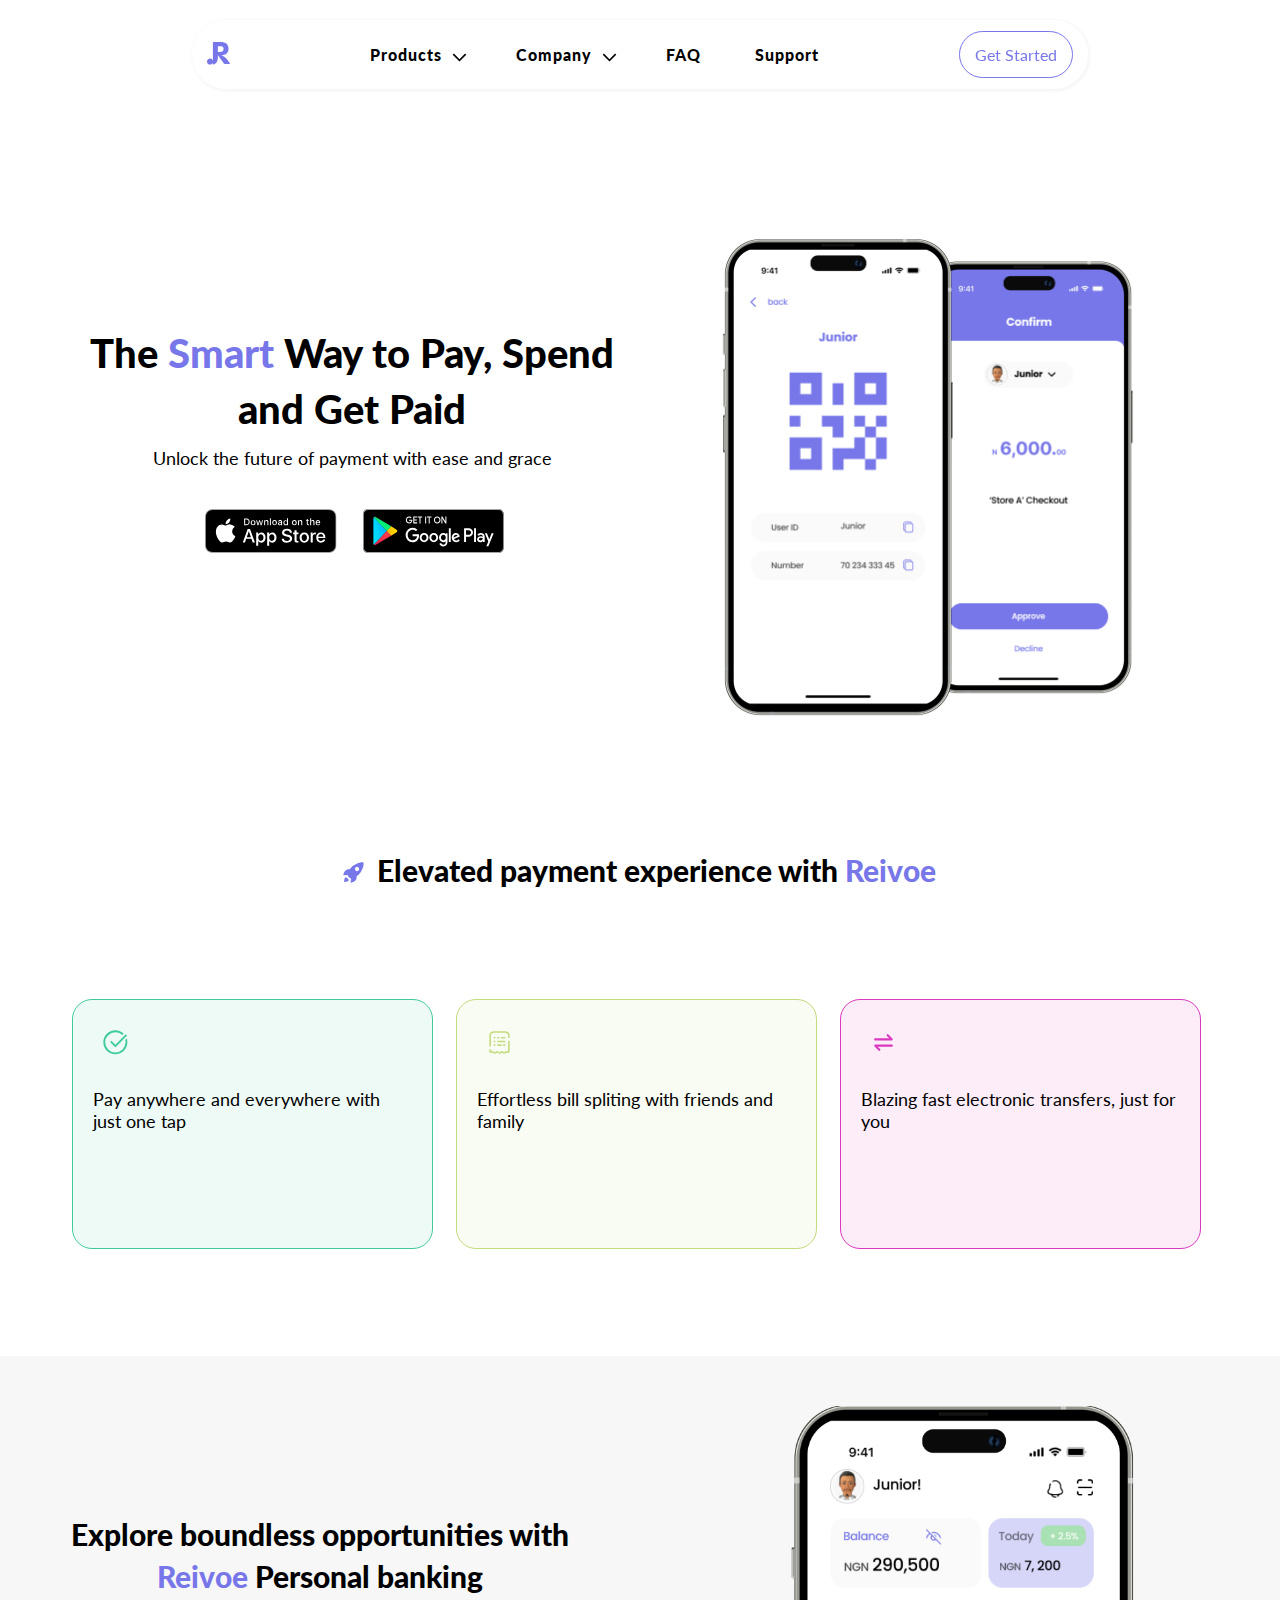
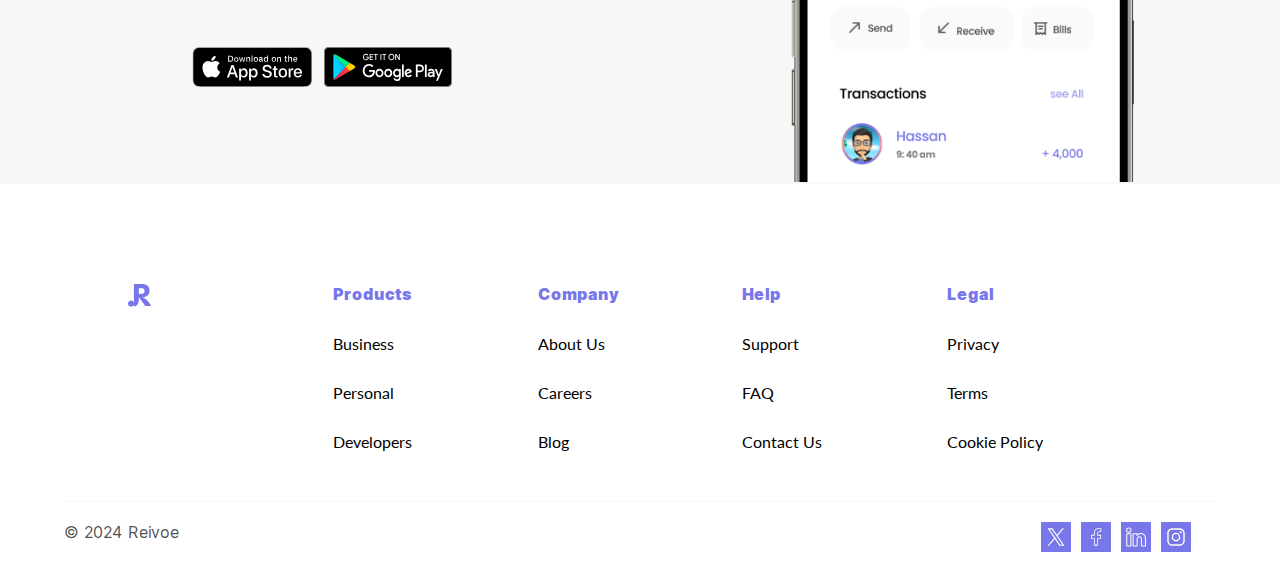
==== commit e4630263: "Add files via upload" ====
--- a/index.html
+++ b/index.html
@@ -1 +1 @@
-<!DOCTYPE html><html lang="en"><head><meta charSet="utf-8"/><meta name="viewport" content="width=device-width, initial-scale=1, maximum-scale=1, user-scalable=no"/><link rel="stylesheet" href="/_next/static/css/6f686161e12f00eb.css" crossorigin="" data-precedence="next"/><link rel="stylesheet" href="/_next/static/css/b7ae335ed3553ca3.css" crossorigin="" data-precedence="next"/><link rel="preload" as="script" fetchPriority="low" href="/_next/static/chunks/webpack-6438608c5e49c9bc.js" crossorigin=""/><script src="/_next/static/chunks/fd9d1056-95c5e03f864cb7d7.js" async="" crossorigin=""></script><script src="/_next/static/chunks/938-3ed82dcdb43ca917.js" async="" crossorigin=""></script><script src="/_next/static/chunks/main-app-d3dfd79de017dbb7.js" async="" crossorigin=""></script><script src="/_next/static/chunks/250-ad627c09a5af80f4.js" async=""></script><script src="/_next/static/chunks/749-b0a4418c7a6860a2.js" async=""></script><script src="/_next/static/chunks/app/page-7c5a4ad8546c48a2.js" async=""></script><script src="/_next/static/chunks/app/layout-3dbadca03d47c5cd.js" async=""></script><link rel="preload" href="https://www.googletagmanager.com/gtag/js?id=G-XCWN607NYT" as="script"/><meta name="theme-color" media="(prefers-color-scheme: light)" content="white"/><meta name="theme-color" media="(prefers-color-scheme: dark)" content="#19192E"/><title>The Smart Way to Pay, Spend and Get Paid | Reivoe</title><meta name="description" content="We are reshaping the future of electronic payments and unlocking new possibilities for businesses and individuals worldwide. Explore boundless opportunities with Reivoe smart banking."/><meta name="application-name" content="Reivoe"/><link rel="manifest" href="/manifest.json"/><meta name="keywords" content="reivoe,wallet,lifestyle,banking"/><meta name="referrer" content="origin-when-cross-origin"/><meta name="robots" content="index, follow, nocache"/><meta name="googlebot" content="index, nofollow, noimageindex, max-video-preview:-1, max-image-preview:large, max-snippet:-1"/><meta name="format-detection" content="telephone=no, address=no, email=no"/><meta property="og:title" content="Reivoe"/><meta property="og:description" content="The Smart Way to Pay, Spend and Get Paid"/><meta property="og:url" content="https://reivoe.com/"/><meta property="og:site_name" content="Reivoe"/><meta property="og:locale" content="en_NG"/><meta property="og:image" content="https://reivoe.com/og-image.png"/><meta property="og:image:width" content="800"/><meta property="og:image:height" content="600"/><meta property="og:image" content="https://reivoe.com/og-image.png"/><meta property="og:image:width" content="1800"/><meta property="og:image:height" content="1600"/><meta property="og:image:alt" content="Reivoe"/><meta property="og:type" content="website"/><meta name="twitter:card" content="summary_large_image"/><meta name="twitter:title" content="Reivoe"/><meta name="twitter:description" content="The Smart Way to Pay, Spend and Get Paid"/><meta name="twitter:image" content="https://reivoe.com/og-image.png"/><meta name="twitter:image:width" content="800"/><meta name="twitter:image:height" content="600"/><meta name="twitter:image" content="https://reivoe.com/og-image.png"/><meta name="twitter:image:width" content="1800"/><meta name="twitter:image:height" content="1600"/><meta name="twitter:image:alt" content="Reivoe"/><link rel="shortcut icon" href="https://reivoe.com/android-chrome-192x192.png"/><link rel="icon" href="/light.ico" media="(prefers-color-scheme: light)"/><link rel="icon" href="/dark.ico" media="(prefers-color-scheme: dark)"/><link rel="apple-touch-icon" href="https://reivoe.com/apple-touch-icon.png"/><link rel="apple-touch-icon" href="https://reivoe.com/apple-touch-icon.png" sizes="180x180" type="image/png"/><link rel="apple-touch-icon-precomposed" href="https://reivoe.com/apple-touch-icon.png"/><script src="/_next/static/chunks/polyfills-c67a75d1b6f99dc8.js" crossorigin="" noModule=""></script></head><body class="__className_aaf875"><header><nav role="navigation"><a href="/"><svg xmlns="http://www.w3.org/2000/svg" width="26" height="26" fill="none" viewBox="0 0 26 26" id="reivoe"><path fill="currentcolor" d="M3.488 18.67c.965 0 1.793.34 2.483 1.02.7.68 1.049 1.488 1.049 2.425 0 .938-.345 1.737-1.035 2.397-.69.65-1.522.976-2.497.976-1.015 0-1.852-.316-2.513-.947C.325 23.9 0 23.087 0 22.1c0-.957.34-1.765 1.02-2.426.68-.67 1.502-1.004 2.468-1.004z"></path><path fill="currentcolor" d="M25.85 23.886c.1.134.15.267.15.4a.41.41 0 01-.169.346c-.112.085-.268.128-.468.128h-5.324c-.188 0-.35-.037-.488-.11a1.388 1.388 0 01-.412-.363l-6.599-9.103h-.262v2.694c0 1.48-.238 2.773-.713 3.878-.474 1.104-1.137 1.972-1.987 2.603-.85.631-1.824 1.008-2.924 1.13V.728c0-.486.25-.729.75-.729h4.124c.087 0 .15.006.187.018V0h3.412c3.2 0 5.53.674 6.992 2.02 1.463 1.336 2.194 3.248 2.194 5.736 0 4.721-2.78 7.191-8.342 7.41 2.824.68 5.23 2.372 7.217 5.079l2.662 3.641zM18.689 7.938c0-.983-.238-1.712-.712-2.185-.475-.473-.994-.759-1.556-.856a9.754 9.754 0 00-1.856-.163h-2.287v6.517h2.287c.637 0 1.243-.06 1.818-.182.575-.121 1.1-.425 1.575-.91.487-.486.731-1.226.731-2.221z"></path></svg></a><div class="menu" id="menu"><div class="dropdown"><span>Products <svg xmlns="http://www.w3.org/2000/svg" width="15" height="15" viewBox="0 0 20 20"><path fill="currentColor" d="m17.5 4.75l-7.5 7.5l-7.5-7.5L1 6.25l9 9l9-9z"></path></svg></span><div class="submenu"><ul><li><a href="/business">Business</a></li><li><a href="/">Personal</a></li><li><a href="/developer">Developers</a></li></ul></div></div><div class="dropdown"><span>Company <svg xmlns="http://www.w3.org/2000/svg" width="15" height="15" viewBox="0 0 20 20"><path fill="currentColor" d="m17.5 4.75l-7.5 7.5l-7.5-7.5L1 6.25l9 9l9-9z"></path></svg></span><div class="submenu"><ul><li><a href="/about">About Us</a></li><li><a href="/careers">Careers</a></li><li><a href="/blog">Blog</a></li></ul></div></div><a href="/faq">FAQ</a><a href="/support">Support</a></div><svg xmlns="http://www.w3.org/2000/svg" width="17" height="15" fill="none" viewBox="0 0 17 15" id="burger"><path fill="currentcolor" fill-opacity="0.9" fill-rule="evenodd" d="M.895 0a.836.836 0 00-.633.305C.094.5 0 .765 0 1.042c0 .276.094.54.262.736a.836.836 0 00.633.305h15.21c.238 0 .465-.11.633-.305.168-.195.262-.46.262-.736 0-.277-.094-.542-.262-.737A.836.836 0 0016.105 0H.895zM0 7.292c0-.277.094-.542.262-.737a.836.836 0 01.633-.305h15.21c.238 0 .465.11.633.305.168.195.262.46.262.737 0 .276-.094.54-.262.736a.836.836 0 01-.633.305H.895a.836.836 0 01-.633-.305A1.134 1.134 0 010 7.292zm0 6.25c0-.276.094-.54.262-.736a.836.836 0 01.633-.305h15.21c.238 0 .465.11.633.305.168.196.262.46.262.737 0 .276-.094.54-.262.736a.836.836 0 01-.633.305H.895a.836.836 0 01-.633-.305A1.134 1.134 0 010 13.543z" clip-rule="evenodd"></path></svg><a href="/onboard">Get Started</a></nav></header><head><script type="application/ld+json">{"@context":"https://schema.org","@type":"Organization","image":"https://reivoe.com/android-chrome-192x192.png","url":"https://reivoe.com","logo":"https://reivoe.com/android-chrome-192x192.png","name":"Reivoe","description":"We are reshaping the future of electronic payments and unlocking new possibilities for businesses and individuals worldwide.","email":"hello@reivoe.com"}</script></head><main class="page_main__nw1Wk"><div class="page_grid__JZ9Cz"><div><div class="page_center__NcdcW"><h1>The <span class="page_span__uRQDn">Smart</span> Way to Pay, Spend and Get Paid</h1><p>Unlock the future of payment with ease and grace</p></div><div class="page_getBtns__O1XaX"><a href="/waitlist"><svg xmlns="http://www.w3.org/2000/svg" width="120" height="40" fill="none" viewBox="0 0 120 40"><g clip-path="url(#clip0_6_250)"><path fill="#A6A6A6" d="M110.135 0H9.535c-.367 0-.73 0-1.095.002-.306.002-.61.008-.919.013C6.85.023 6.18.082 5.517.19a6.665 6.665 0 00-1.9.627A6.438 6.438 0 00.193 5.521a12.993 12.993 0 00-.179 2.002c-.01.307-.01.615-.015.921V31.56c.005.31.006.61.015.921.008.671.068 1.34.18 2.002.11.663.32 1.306.624 1.905.303.598.701 1.143 1.179 1.614.473.477 1.019.875 1.618 1.179.599.304 1.24.517 1.901.63a13.47 13.47 0 002.004.177c.31.007.613.011.919.011.366.002.728.002 1.095.002h100.6c.359 0 .724 0 1.084-.002.304 0 .617-.004.922-.01.67-.01 1.338-.068 2-.178a6.808 6.808 0 001.908-.63A6.296 6.296 0 00117.666 38a6.407 6.407 0 001.182-1.614c.302-.6.51-1.242.619-1.905.111-.661.173-1.33.185-2.002.004-.31.004-.61.004-.921.008-.364.008-.725.008-1.094V9.536c0-.366 0-.73-.008-1.092 0-.306 0-.614-.004-.92a13.57 13.57 0 00-.185-2.003 6.648 6.648 0 00-.619-1.903 6.469 6.469 0 00-2.799-2.8 6.77 6.77 0 00-1.908-.627c-.661-.11-1.33-.169-2-.176-.305-.005-.618-.011-.922-.013-.36-.002-.725-.002-1.084-.002z"></path><path fill="#000" d="M8.445 39.125c-.305 0-.602-.004-.904-.01a12.696 12.696 0 01-1.87-.164 5.884 5.884 0 01-1.656-.548 5.406 5.406 0 01-1.397-1.016 5.321 5.321 0 01-1.02-1.397 5.722 5.722 0 01-.544-1.657 12.413 12.413 0 01-.166-1.875c-.007-.21-.015-.913-.015-.913v-23.1s.009-.692.015-.895a12.37 12.37 0 01.165-1.872 5.755 5.755 0 01.544-1.662c.26-.518.603-.99 1.015-1.398A5.565 5.565 0 015.668 1.05C6.288.95 6.915.895 7.543.887l.902-.012h102.769l.913.013a12.37 12.37 0 011.858.162 5.933 5.933 0 011.671.548 5.589 5.589 0 012.415 2.42c.261.52.441 1.076.536 1.649.103.624.161 1.255.173 1.887.003.283.003.588.003.89.008.375.008.732.008 1.092v20.929c0 .363 0 .718-.008 1.075 0 .325 0 .623-.004.93-.011.62-.068 1.24-.171 1.853a5.716 5.716 0 01-.54 1.67 5.47 5.47 0 01-1.015 1.386 5.414 5.414 0 01-1.4 1.022 5.855 5.855 0 01-1.668.55c-.618.101-1.243.156-1.869.163-.293.007-.599.011-.897.011l-1.084.002-101.69-.002z"></path><path fill="#fff" d="M24.769 20.3a4.947 4.947 0 012.356-4.151 5.064 5.064 0 00-3.99-2.158c-1.68-.176-3.308 1.005-4.164 1.005-.872 0-2.19-.988-3.608-.958a5.315 5.315 0 00-4.473 2.727c-1.934 3.349-.492 8.27 1.361 10.977.927 1.325 2.01 2.805 3.428 2.753 1.387-.058 1.905-.885 3.58-.885 1.658 0 2.144.885 3.59.852 1.489-.025 2.426-1.332 3.32-2.67a10.96 10.96 0 001.52-3.092 4.782 4.782 0 01-2.92-4.4zM22.037 12.21a4.873 4.873 0 001.115-3.49 4.958 4.958 0 00-3.208 1.66A4.636 4.636 0 0018.8 13.74a4.1 4.1 0 003.237-1.53zM42.302 27.14H37.57l-1.137 3.356h-2.005l4.484-12.418h2.083l4.483 12.418h-2.039l-1.136-3.356zm-4.243-1.55h3.752l-1.85-5.447h-.051l-1.85 5.448zM55.16 25.97c0 2.813-1.506 4.62-3.779 4.62a3.07 3.07 0 01-2.848-1.583h-.043v4.484H46.63V21.442h1.8v1.506h.033a3.212 3.212 0 012.883-1.6c2.298 0 3.813 1.816 3.813 4.622zm-1.91 0c0-1.833-.948-3.038-2.393-3.038-1.42 0-2.375 1.23-2.375 3.038 0 1.824.955 3.046 2.375 3.046 1.445 0 2.392-1.197 2.392-3.046zM65.124 25.97c0 2.813-1.505 4.62-3.778 4.62a3.07 3.07 0 01-2.848-1.583h-.043v4.484h-1.859V21.442h1.799v1.506h.034a3.212 3.212 0 012.883-1.6c2.298 0 3.813 1.816 3.813 4.622zm-1.91 0c0-1.833-.947-3.038-2.392-3.038-1.42 0-2.375 1.23-2.375 3.038 0 1.824.955 3.046 2.375 3.046 1.445 0 2.392-1.197 2.392-3.046zM71.71 27.036c.138 1.232 1.335 2.04 2.97 2.04 1.566 0 2.693-.809 2.693-1.919 0-.964-.68-1.54-2.29-1.936l-1.609-.388c-2.28-.55-3.339-1.617-3.339-3.348 0-2.142 1.867-3.614 4.519-3.614 2.624 0 4.423 1.472 4.483 3.614h-1.876c-.112-1.239-1.136-1.987-2.634-1.987-1.497 0-2.521.757-2.521 1.858 0 .878.654 1.395 2.255 1.79l1.368.336c2.548.603 3.606 1.626 3.606 3.443 0 2.323-1.85 3.778-4.793 3.778-2.754 0-4.614-1.42-4.734-3.667h1.902zM83.346 19.3v2.142h1.722v1.472h-1.722v4.991c0 .776.345 1.137 1.102 1.137.204-.004.408-.018.611-.043v1.463c-.34.063-.686.092-1.032.086-1.833 0-2.548-.689-2.548-2.444v-5.19h-1.316v-1.472h1.316V19.3h1.867zM86.065 25.97c0-2.849 1.678-4.639 4.294-4.639 2.625 0 4.295 1.79 4.295 4.639 0 2.856-1.661 4.638-4.295 4.638-2.633 0-4.294-1.782-4.294-4.638zm6.695 0c0-1.954-.895-3.108-2.401-3.108-1.506 0-2.4 1.162-2.4 3.108 0 1.962.894 3.106 2.4 3.106 1.506 0 2.401-1.144 2.401-3.106zM96.186 21.442h1.772v1.541h.043a2.16 2.16 0 012.178-1.635c.214-.001.428.022.637.069v1.738a2.597 2.597 0 00-.835-.112 1.873 1.873 0 00-1.937 2.083v5.37h-1.858v-9.054zM109.384 27.837c-.25 1.643-1.85 2.771-3.898 2.771-2.634 0-4.269-1.764-4.269-4.595 0-2.84 1.644-4.682 4.191-4.682 2.505 0 4.08 1.72 4.08 4.466v.637h-6.395v.112a2.353 2.353 0 00.639 1.832 2.364 2.364 0 001.797.732 2.045 2.045 0 002.091-1.273h1.764zm-6.282-2.702h4.526a2.166 2.166 0 00-.608-1.634 2.168 2.168 0 00-1.612-.664 2.291 2.291 0 00-2.306 2.298zM37.826 8.731a2.64 2.64 0 012.808 2.965c0 1.906-1.03 3.002-2.808 3.002h-2.155V8.73h2.155zm-1.228 5.123h1.125a1.877 1.877 0 001.967-2.146 1.882 1.882 0 00-1.967-2.134h-1.125v4.28zM41.68 12.444a2.132 2.132 0 114.248 0 2.135 2.135 0 11-4.247 0zm3.334 0c0-.976-.439-1.546-1.208-1.546-.773 0-1.207.57-1.207 1.546 0 .984.434 1.55 1.207 1.55.77 0 1.208-.57 1.208-1.55zM51.573 14.698h-.922l-.93-3.317h-.07l-.927 3.317h-.913l-1.242-4.503h.902l.806 3.436h.067l.925-3.436h.853l.926 3.436h.07l.803-3.436h.889l-1.237 4.503zM53.853 10.195h.856v.715h.066a1.348 1.348 0 011.344-.802 1.464 1.464 0 011.559 1.675v2.915h-.889v-2.692c0-.724-.314-1.084-.972-1.084a1.032 1.032 0 00-1.075 1.141v2.635h-.889v-4.503zM59.094 8.437h.888v6.26h-.888v-6.26zM61.218 12.444a2.134 2.134 0 114.247 0 2.133 2.133 0 11-4.247 0zm3.333 0c0-.976-.439-1.546-1.208-1.546-.773 0-1.207.57-1.207 1.546 0 .984.434 1.55 1.207 1.55.77 0 1.208-.57 1.208-1.55zM66.4 13.424c0-.81.604-1.277 1.676-1.344l1.22-.07v-.389c0-.476-.315-.744-.922-.744-.497 0-.84.182-.939.5h-.86c.09-.773.818-1.27 1.84-1.27 1.128 0 1.765.563 1.765 1.514v3.077h-.855v-.633h-.07a1.515 1.515 0 01-1.353.707 1.36 1.36 0 01-1.501-1.348zm2.895-.384v-.377l-1.1.07c-.62.042-.9.253-.9.65 0 .405.351.64.834.64a1.064 1.064 0 001.166-.983zM71.348 12.444c0-1.423.732-2.324 1.87-2.324a1.484 1.484 0 011.38.79h.067V8.437h.888v6.26h-.851v-.71h-.07a1.564 1.564 0 01-1.415.785c-1.145 0-1.869-.901-1.869-2.328zm.918 0c0 .955.45 1.53 1.203 1.53.75 0 1.212-.583 1.212-1.526 0-.938-.468-1.53-1.212-1.53-.748 0-1.203.58-1.203 1.526zM79.23 12.444a2.134 2.134 0 114.247 0 2.135 2.135 0 11-4.247 0zm3.333 0c0-.976-.439-1.546-1.208-1.546-.772 0-1.207.57-1.207 1.546 0 .984.435 1.55 1.207 1.55.77 0 1.208-.57 1.208-1.55zM84.67 10.195h.855v.715h.066a1.348 1.348 0 011.344-.802 1.464 1.464 0 011.559 1.675v2.915h-.889v-2.692c0-.724-.315-1.084-.972-1.084a1.032 1.032 0 00-1.075 1.141v2.635h-.889v-4.503zM93.515 9.074v1.141h.976v.749h-.976v2.315c0 .472.195.678.637.678.113 0 .226-.007.339-.02v.74c-.16.029-.322.044-.484.046-.988 0-1.382-.348-1.382-1.216v-2.543h-.714v-.749h.715V9.074h.89zM95.705 8.437h.88v2.481h.07a1.385 1.385 0 011.374-.806 1.482 1.482 0 011.55 1.678v2.908h-.889V12.01c0-.72-.335-1.084-.963-1.084a1.052 1.052 0 00-1.134 1.142v2.63h-.888V8.437zM104.761 13.482a1.823 1.823 0 01-1.951 1.303 2.045 2.045 0 01-2.08-2.325 2.083 2.083 0 011.212-2.172c.272-.121.567-.183.864-.18 1.253 0 2.009.856 2.009 2.27v.31h-3.18v.05a1.19 1.19 0 001.2 1.29 1.078 1.078 0 001.071-.546h.855zm-3.126-1.451h2.275a1.09 1.09 0 00-1.109-1.167 1.15 1.15 0 00-1.166 1.167z"></path></g><defs><clipPath id="clip0_6_250"><path fill="#fff" d="M0 0H119.664V40H0z"></path></clipPath></defs></svg></a><a href="/waitlist"><svg xmlns="http://www.w3.org/2000/svg" width="129" height="40" fill="none" viewBox="0 0 129 40"><g clip-path="url(#clip0_205_2)"><path fill="#000" fill-rule="evenodd" d="M124.212 40H5.697C3.083 40 .954 37.746.954 35V5c0-2.756 2.129-5 4.743-5h118.515c2.611 0 4.742 2.244 4.742 5v30c0 2.746-2.131 5-4.742 5z" clip-rule="evenodd"></path><path fill="#A6A6A6" fill-rule="evenodd" d="M124.212.8c2.192 0 3.986 1.888 3.986 4.2v30c0 2.312-1.782 4.2-3.986 4.2H5.697c-2.193 0-3.987-1.888-3.987-4.2V5C1.71 2.688 3.493.8 5.697.8h118.515zm0-.8H5.697C3.083 0 .954 2.254.954 5v30c0 2.756 2.129 5 4.743 5h118.515c2.611 0 4.742-2.244 4.742-5V5c0-2.746-2.131-5-4.742-5z" clip-rule="evenodd"></path><path fill="#fff" d="M68.385 13.232c-.855 0-1.575-.317-2.145-.94a3.304 3.304 0 01-.867-2.295c0-.91.292-1.68.867-2.291.567-.624 1.288-.94 2.143-.94.845 0 1.566.316 2.145.94.574.63.866 1.401.866 2.291-.01.913-.301 1.684-.866 2.292-.568.629-1.288.943-2.143.943zm-25.434 0c-.836 0-1.56-.312-2.154-.928-.589-.613-.888-1.389-.888-2.304 0-.915.299-1.69.888-2.304a2.86 2.86 0 012.154-.928c.415 0 .817.087 1.204.264.379.172.687.407.916.694l.056.072-.638.663-.066-.082c-.36-.454-.843-.676-1.481-.676a1.99 1.99 0 00-1.477.639c-.412.426-.621.985-.621 1.66 0 .676.21 1.235.621 1.661.41.424.907.639 1.477.639.607 0 1.118-.215 1.516-.639.236-.25.382-.598.434-1.04h-2.047v-.932h2.925l.012.085c.02.157.042.319.042.468 0 .86-.245 1.556-.73 2.07-.55.609-1.271.918-2.143.918zm33.817-.132h-.902l-2.762-4.681.023.843v3.835h-.901V6.9h1.028l.029.048 2.597 4.409-.023-.84V6.9h.91v6.2zm-15.16 0h-.914V7.833H59.11V6.9h4.08v.933h-1.584V13.1h.002zm-3.242 0h-.912V6.9h.911v6.2zm-5.122 0h-.911V7.833h-1.585V6.9h4.08v.933h-1.584V13.1zm-3.073-.01h-3.495V6.9h3.495v.933h-2.58v1.7h2.328v.923H47.59v1.701h2.581v.933zm16.738-1.44c.407.432.901.65 1.476.65.591 0 1.074-.213 1.476-.65.4-.423.603-.98.603-1.65 0-.67-.202-1.23-.6-1.65a1.965 1.965 0 00-1.477-.65c-.59 0-1.073.213-1.474.65-.4.423-.603.98-.603 1.65 0 .67.2 1.23.599 1.65z"></path><path fill="#fff" fill-rule="evenodd" d="M65.288 21.756c-2.225 0-4.028 1.788-4.028 4.254 0 2.444 1.815 4.254 4.029 4.254 2.225 0 4.028-1.8 4.028-4.254 0-2.466-1.803-4.254-4.028-4.254zm0 6.822c-1.217 0-2.265-1.067-2.265-2.578 0-1.534 1.05-2.579 2.265-2.579 1.218 0 2.266 1.045 2.266 2.579.002 1.521-1.048 2.578-2.266 2.578zm-8.79-6.822c-2.225 0-4.029 1.788-4.029 4.254 0 2.444 1.816 4.254 4.03 4.254 2.224 0 4.028-1.8 4.028-4.254 0-2.466-1.806-4.254-4.029-4.254zm0 6.822c-1.217 0-2.265-1.067-2.265-2.578 0-1.534 1.05-2.579 2.265-2.579 1.218 0 2.266 1.045 2.266 2.579 0 1.521-1.048 2.578-2.266 2.578zm-10.46-5.523v1.8h4.081c-.125 1.01-.44 1.756-.923 2.267-.598.634-1.521 1.322-3.148 1.322-2.508 0-4.47-2.145-4.47-4.8 0-2.656 1.962-4.801 4.47-4.801 1.354 0 2.34.566 3.073 1.29l1.205-1.278c-1.017-1.032-2.37-1.823-4.269-1.823-3.44 0-6.327 2.968-6.327 6.601 0 3.644 2.885 6.601 6.327 6.601 1.858 0 3.252-.643 4.354-1.855 1.123-1.19 1.479-2.868 1.479-4.222 0-.421-.03-.8-.094-1.122h-5.76c.002-.003.002.02.002.02zm42.784 1.401c-.337-.955-1.354-2.71-3.44-2.71-2.068 0-3.787 1.723-3.787 4.254 0 2.389 1.7 4.254 3.987 4.254 1.837 0 2.906-1.19 3.346-1.887l-1.363-.968c-.453.71-1.081 1.177-1.974 1.177-.902 0-1.533-.434-1.952-1.29l5.371-2.356c0 .003-.188-.474-.188-.474zm-5.477 1.422c-.043-1.644 1.206-2.479 2.098-2.479.704 0 1.29.367 1.49.9l-3.588 1.579zM78.98 30h1.764V17.501h-1.764V30zm-2.896-7.3h-.063c-.398-.5-1.154-.954-2.12-.954-2.004 0-3.85 1.867-3.85 4.267 0 2.388 1.837 4.234 3.85 4.234.954 0 1.722-.456 2.12-.968h.063v.611c0 1.624-.82 2.499-2.14 2.499-1.081 0-1.752-.823-2.025-1.511l-1.533.678c.44 1.122 1.615 2.511 3.555 2.511 2.068 0 3.82-1.289 3.82-4.434V22h-1.668v.7h-.009zm-2.025 5.878c-1.217 0-2.235-1.077-2.235-2.566 0-1.5 1.018-2.588 2.235-2.588 1.206 0 2.14 1.1 2.14 2.588.012 1.49-.932 2.566-2.14 2.566zm23.02-11.077h-4.217V30h1.763v-4.733h2.456c1.953 0 3.872-1.499 3.872-3.878s-1.912-3.888-3.874-3.888zm.052 6.02h-2.508v-4.29h2.508c1.321 0 2.067 1.155 2.067 2.145 0 .98-.755 2.145-2.067 2.145zm10.891-1.788c-1.281 0-2.602.601-3.149 1.91l1.564.689c.337-.689.954-.923 1.606-.923.914 0 1.837.579 1.858 1.61v.133c-.316-.19-1.008-.479-1.837-.479-1.688 0-3.4.978-3.4 2.81 0 1.68 1.384 2.756 2.927 2.756 1.184 0 1.837-.566 2.244-1.222h.063v.968h1.701v-4.788c0-2.23-1.564-3.464-3.577-3.464zm-.222 6.845c-.577 0-1.384-.299-1.384-1.067 0-.967 1.008-1.334 1.867-1.334.777 0 1.145.177 1.606.422-.127 1.122-1.022 1.97-2.089 1.98zM117.802 22l-2.025 5.421h-.064L113.615 22h-1.898l3.149 7.578-1.795 4.213h1.837L119.752 22h-1.95zm-15.876 8h1.764V17.501h-1.764V30z" clip-rule="evenodd"></path><path fill="url(#paint0_linear_205_2)" fill-rule="evenodd" d="M10.807 7.534c-.274.311-.431.788-.431 1.411v22.112c0 .624.157 1.1.44 1.4l.073.067 11.698-12.39v-.276L10.88 7.466l-.073.068z" clip-rule="evenodd"></path><path fill="url(#paint1_linear_205_2)" fill-rule="evenodd" d="M26.48 24.277l-3.902-4.132v-.29l3.902-4.132.084.055 4.616 2.778c1.32.788 1.32 2.09 0 2.888l-4.616 2.778-.084.055z" clip-rule="evenodd"></path><path fill="url(#paint2_linear_205_2)" fill-rule="evenodd" d="M26.565 24.222L22.578 20 10.807 32.466c.43.49 1.153.544 1.961.068l13.797-8.312z" clip-rule="evenodd"></path><path fill="url(#paint3_linear_205_2)" fill-rule="evenodd" d="M26.565 15.778l-13.797-8.3c-.808-.488-1.533-.42-1.962.068L22.578 20l3.987-4.222z" clip-rule="evenodd"></path><path fill="#000" fill-rule="evenodd" d="M26.48 24.132l-13.703 8.245c-.765.466-1.448.433-1.888.01l-.073.077.073.067c.44.422 1.123.457 1.888-.01l13.797-8.299-.094-.09z" clip-rule="evenodd" opacity="0.2"></path><path fill="#000" fill-rule="evenodd" d="M31.18 21.3l-4.712 2.832.085.09 4.615-2.778c.662-.4.987-.923.987-1.444-.04.479-.377.933-.975 1.3z" clip-rule="evenodd" opacity="0.12"></path><path fill="#fff" fill-rule="evenodd" d="M12.768 7.623L31.18 18.701c.598.356.935.823.987 1.299 0-.521-.325-1.045-.987-1.444L12.768 7.48c-1.32-.8-2.392-.132-2.392 1.466v.145c0-1.601 1.071-2.257 2.392-1.467z" clip-rule="evenodd" opacity="0.25"></path></g><defs><linearGradient id="paint0_linear_205_2" x1="21.538" x2="2.664" y1="8.707" y2="13.455" gradientUnits="userSpaceOnUse"><stop stop-color="#00A0FF"></stop><stop offset="0.007" stop-color="#00A1FF"></stop><stop offset="0.26" stop-color="#00BEFF"></stop><stop offset="0.512" stop-color="#00D2FF"></stop><stop offset="0.76" stop-color="#00DFFF"></stop><stop offset="1" stop-color="#00E3FF"></stop></linearGradient><linearGradient id="paint1_linear_205_2" x1="32.903" x2="10.054" y1="20" y2="20" gradientUnits="userSpaceOnUse"><stop stop-color="#FFE000"></stop><stop offset="0.409" stop-color="#FFBD00"></stop><stop offset="0.775" stop-color="orange"></stop><stop offset="1" stop-color="#FF9C00"></stop></linearGradient><linearGradient id="paint2_linear_205_2" x1="24.397" x2="8.043" y1="22.297" y2="48.287" gradientUnits="userSpaceOnUse"><stop stop-color="#FF3A44"></stop><stop offset="1" stop-color="#C31162"></stop></linearGradient><linearGradient id="paint3_linear_205_2" x1="7.842" x2="15.139" y1="0.179" y2="11.787" gradientUnits="userSpaceOnUse"><stop stop-color="#32A071"></stop><stop offset="0.069" stop-color="#2DA771"></stop><stop offset="0.476" stop-color="#15CF74"></stop><stop offset="0.801" stop-color="#06E775"></stop><stop offset="1" stop-color="#00F076"></stop></linearGradient><clipPath id="clip0_205_2"><path fill="#fff" d="M0 0H128V40H0z" transform="translate(.954)"></path></clipPath></defs></svg></a></div></div><div class="page_gradient__Gm6Ic"><img id="hero" alt="Model" fetchPriority="high" width="412.9" height="479.1" decoding="async" data-nimg="1" class="page_hero__7KFOs" style="color:transparent" src=""/></div></div><p class="page_subtitle__YBgxm"><svg xmlns="http://www.w3.org/2000/svg" width="25" height="25" viewBox="0 0 512 512"><path fill="currentColor" stroke="none" stroke-linecap="round" stroke-linejoin="round" stroke-width="32" d="M461.81 53.81a4.4 4.4 0 00-3.3-3.39c-54.38-13.3-180 34.09-248.13 102.17a294.9 294.9 0 00-33.09 39.08c-21-1.9-42-.3-59.88 7.5-50.49 22.2-65.18 80.18-69.28 105.07a9 9 0 009.8 10.4l81.07-8.9a180.29 180.29 0 001.1 18.3 18.15 18.15 0 005.3 11.09l31.39 31.39a18.15 18.15 0 0011.1 5.3 179.91 179.91 0 0018.19 1.1l-8.89 81a9 9 0 0010.39 9.79c24.9-4 83-18.69 105.07-69.17 7.8-17.9 9.4-38.79 7.6-59.69a293.91 293.91 0 0039.19-33.09c68.38-68 115.47-190.86 102.37-247.95M298.66 213.67a42.7 42.7 0 1160.38 0 42.65 42.65 0 01-60.38 0"></path><path fill="currentColor" stroke="none" stroke-linecap="round" stroke-linejoin="round" stroke-width="32" d="M109.64 352a45.06 45.06 0 00-26.35 12.84C65.67 382.52 64 448 64 448s65.52-1.67 83.15-19.31A44.73 44.73 0 00160 402.32"></path></svg> Elevated payment experience with <span class="page_span__uRQDn">Reivoe</span></p><div class="page_features__GdcOS"><div><svg xmlns="http://www.w3.org/2000/svg" width="26" height="26" fill="none" viewBox="0 0 26 26"><path fill="currentcolor" d="M12.844.344C5.92.344.344 5.92.344 12.844s5.577 12.5 12.5 12.5 12.5-5.577 12.5-12.5c0-1.346-.181-2.687-.662-3.937l-1.561 1.533c.192.77.3 1.538.3 2.404A10.546 10.546 0 0112.846 23.42 10.547 10.547 0 012.267 12.844 10.546 10.546 0 0112.844 2.267c2.884 0 5.475 1.148 7.302 2.975l1.352-1.352C19.286 1.678 16.209.344 12.844.344zM23.69 4.459L12.844 15.31l-4.116-4.116-1.384 1.382 4.807 4.807.693.66.692-.66 11.539-11.54-1.385-1.384v.001z"></path></svg><p>Pay anywhere and everywhere with just one tap</p></div><div><svg xmlns="http://www.w3.org/2000/svg" width="24" height="24" viewBox="0 0 24 24"><path fill="none" stroke="currentColor" stroke-linecap="round" stroke-width="1.5" d="M10.5 11H17M7 11h.5M7 7.5h.5m-.5 7h.5m9.5 0h-1m-5.5 0h3m3.5-7h-3m-3.5 0h1M21 7v-.63c0-1.193 0-1.79-.158-2.27a3.045 3.045 0 00-1.881-1.937C18.493 2 17.914 2 16.755 2h-9.51c-1.159 0-1.738 0-2.206.163a3.046 3.046 0 00-1.881 1.936C3 4.581 3 5.177 3 6.37V15m18-4v9.374c0 .858-.985 1.314-1.608.744a.946.946 0 00-1.284 0l-.483.442a1.657 1.657 0 01-2.25 0 1.657 1.657 0 00-2.25 0 1.657 1.657 0 01-2.25 0 1.657 1.657 0 00-2.25 0 1.657 1.657 0 01-2.25 0l-.483-.442a.946.946 0 00-1.284 0c-.623.57-1.608.114-1.608-.744V19"></path></svg><p>Effortless bill spliting with friends and family</p></div><div><svg xmlns="http://www.w3.org/2000/svg" width="24" height="24" viewBox="0 0 24 24"><g fill="none"><path d="M24 0v24H0V0zM12.593 23.258l-.011.002-.071.035-.02.004-.014-.004-.071-.035c-.01-.004-.019-.001-.024.005l-.004.01-.017.428.005.02.01.013.104.074.015.004.012-.004.104-.074.012-.016.004-.017-.017-.427c-.002-.01-.009-.017-.017-.018m.265-.113l-.013.002-.185.093-.01.01-.003.011.018.43.005.012.008.007.201.093c.012.004.023 0 .029-.008l.004-.014-.034-.614c-.003-.012-.01-.02-.02-.022m-.715.002a.023.023 0 00-.027.006l-.006.014-.034.614c0 .012.007.02.017.024l.015-.002.201-.093.01-.008.004-.011.017-.43-.003-.012-.01-.01z"></path><path fill="currentColor" d="M20 14a1 1 0 01.117 1.993L20 16H6.414l2.293 2.293a1 1 0 01-1.32 1.497l-.094-.083-3.83-3.83c-.665-.664-.239-1.783.663-1.871L4.241 14zm-4.707-9.707a1 1 0 011.32-.083l.094.083 3.83 3.83c.665.664.239 1.783-.663 1.871l-.115.006H4a1 1 0 01-.117-1.993L4 8h13.586l-2.293-2.293a1 1 0 010-1.414"></path></g></svg><p>Blazing fast electronic transfers, just for you</p></div></div></main><div class="getapp"><div><p>Explore boundless opportunities with <span class="span">Reivoe</span> Personal banking</p><div class="getBtns"><a href="/waitlist"><svg xmlns="http://www.w3.org/2000/svg" width="120" height="40" fill="none" viewBox="0 0 120 40"><g clip-path="url(#clip0_6_250)"><path fill="#A6A6A6" d="M110.135 0H9.535c-.367 0-.73 0-1.095.002-.306.002-.61.008-.919.013C6.85.023 6.18.082 5.517.19a6.665 6.665 0 00-1.9.627A6.438 6.438 0 00.193 5.521a12.993 12.993 0 00-.179 2.002c-.01.307-.01.615-.015.921V31.56c.005.31.006.61.015.921.008.671.068 1.34.18 2.002.11.663.32 1.306.624 1.905.303.598.701 1.143 1.179 1.614.473.477 1.019.875 1.618 1.179.599.304 1.24.517 1.901.63a13.47 13.47 0 002.004.177c.31.007.613.011.919.011.366.002.728.002 1.095.002h100.6c.359 0 .724 0 1.084-.002.304 0 .617-.004.922-.01.67-.01 1.338-.068 2-.178a6.808 6.808 0 001.908-.63A6.296 6.296 0 00117.666 38a6.407 6.407 0 001.182-1.614c.302-.6.51-1.242.619-1.905.111-.661.173-1.33.185-2.002.004-.31.004-.61.004-.921.008-.364.008-.725.008-1.094V9.536c0-.366 0-.73-.008-1.092 0-.306 0-.614-.004-.92a13.57 13.57 0 00-.185-2.003 6.648 6.648 0 00-.619-1.903 6.469 6.469 0 00-2.799-2.8 6.77 6.77 0 00-1.908-.627c-.661-.11-1.33-.169-2-.176-.305-.005-.618-.011-.922-.013-.36-.002-.725-.002-1.084-.002z"></path><path fill="#000" d="M8.445 39.125c-.305 0-.602-.004-.904-.01a12.696 12.696 0 01-1.87-.164 5.884 5.884 0 01-1.656-.548 5.406 5.406 0 01-1.397-1.016 5.321 5.321 0 01-1.02-1.397 5.722 5.722 0 01-.544-1.657 12.413 12.413 0 01-.166-1.875c-.007-.21-.015-.913-.015-.913v-23.1s.009-.692.015-.895a12.37 12.37 0 01.165-1.872 5.755 5.755 0 01.544-1.662c.26-.518.603-.99 1.015-1.398A5.565 5.565 0 015.668 1.05C6.288.95 6.915.895 7.543.887l.902-.012h102.769l.913.013a12.37 12.37 0 011.858.162 5.933 5.933 0 011.671.548 5.589 5.589 0 012.415 2.42c.261.52.441 1.076.536 1.649.103.624.161 1.255.173 1.887.003.283.003.588.003.89.008.375.008.732.008 1.092v20.929c0 .363 0 .718-.008 1.075 0 .325 0 .623-.004.93-.011.62-.068 1.24-.171 1.853a5.716 5.716 0 01-.54 1.67 5.47 5.47 0 01-1.015 1.386 5.414 5.414 0 01-1.4 1.022 5.855 5.855 0 01-1.668.55c-.618.101-1.243.156-1.869.163-.293.007-.599.011-.897.011l-1.084.002-101.69-.002z"></path><path fill="#fff" d="M24.769 20.3a4.947 4.947 0 012.356-4.151 5.064 5.064 0 00-3.99-2.158c-1.68-.176-3.308 1.005-4.164 1.005-.872 0-2.19-.988-3.608-.958a5.315 5.315 0 00-4.473 2.727c-1.934 3.349-.492 8.27 1.361 10.977.927 1.325 2.01 2.805 3.428 2.753 1.387-.058 1.905-.885 3.58-.885 1.658 0 2.144.885 3.59.852 1.489-.025 2.426-1.332 3.32-2.67a10.96 10.96 0 001.52-3.092 4.782 4.782 0 01-2.92-4.4zM22.037 12.21a4.873 4.873 0 001.115-3.49 4.958 4.958 0 00-3.208 1.66A4.636 4.636 0 0018.8 13.74a4.1 4.1 0 003.237-1.53zM42.302 27.14H37.57l-1.137 3.356h-2.005l4.484-12.418h2.083l4.483 12.418h-2.039l-1.136-3.356zm-4.243-1.55h3.752l-1.85-5.447h-.051l-1.85 5.448zM55.16 25.97c0 2.813-1.506 4.62-3.779 4.62a3.07 3.07 0 01-2.848-1.583h-.043v4.484H46.63V21.442h1.8v1.506h.033a3.212 3.212 0 012.883-1.6c2.298 0 3.813 1.816 3.813 4.622zm-1.91 0c0-1.833-.948-3.038-2.393-3.038-1.42 0-2.375 1.23-2.375 3.038 0 1.824.955 3.046 2.375 3.046 1.445 0 2.392-1.197 2.392-3.046zM65.124 25.97c0 2.813-1.505 4.62-3.778 4.62a3.07 3.07 0 01-2.848-1.583h-.043v4.484h-1.859V21.442h1.799v1.506h.034a3.212 3.212 0 012.883-1.6c2.298 0 3.813 1.816 3.813 4.622zm-1.91 0c0-1.833-.947-3.038-2.392-3.038-1.42 0-2.375 1.23-2.375 3.038 0 1.824.955 3.046 2.375 3.046 1.445 0 2.392-1.197 2.392-3.046zM71.71 27.036c.138 1.232 1.335 2.04 2.97 2.04 1.566 0 2.693-.809 2.693-1.919 0-.964-.68-1.54-2.29-1.936l-1.609-.388c-2.28-.55-3.339-1.617-3.339-3.348 0-2.142 1.867-3.614 4.519-3.614 2.624 0 4.423 1.472 4.483 3.614h-1.876c-.112-1.239-1.136-1.987-2.634-1.987-1.497 0-2.521.757-2.521 1.858 0 .878.654 1.395 2.255 1.79l1.368.336c2.548.603 3.606 1.626 3.606 3.443 0 2.323-1.85 3.778-4.793 3.778-2.754 0-4.614-1.42-4.734-3.667h1.902zM83.346 19.3v2.142h1.722v1.472h-1.722v4.991c0 .776.345 1.137 1.102 1.137.204-.004.408-.018.611-.043v1.463c-.34.063-.686.092-1.032.086-1.833 0-2.548-.689-2.548-2.444v-5.19h-1.316v-1.472h1.316V19.3h1.867zM86.065 25.97c0-2.849 1.678-4.639 4.294-4.639 2.625 0 4.295 1.79 4.295 4.639 0 2.856-1.661 4.638-4.295 4.638-2.633 0-4.294-1.782-4.294-4.638zm6.695 0c0-1.954-.895-3.108-2.401-3.108-1.506 0-2.4 1.162-2.4 3.108 0 1.962.894 3.106 2.4 3.106 1.506 0 2.401-1.144 2.401-3.106zM96.186 21.442h1.772v1.541h.043a2.16 2.16 0 012.178-1.635c.214-.001.428.022.637.069v1.738a2.597 2.597 0 00-.835-.112 1.873 1.873 0 00-1.937 2.083v5.37h-1.858v-9.054zM109.384 27.837c-.25 1.643-1.85 2.771-3.898 2.771-2.634 0-4.269-1.764-4.269-4.595 0-2.84 1.644-4.682 4.191-4.682 2.505 0 4.08 1.72 4.08 4.466v.637h-6.395v.112a2.353 2.353 0 00.639 1.832 2.364 2.364 0 001.797.732 2.045 2.045 0 002.091-1.273h1.764zm-6.282-2.702h4.526a2.166 2.166 0 00-.608-1.634 2.168 2.168 0 00-1.612-.664 2.291 2.291 0 00-2.306 2.298zM37.826 8.731a2.64 2.64 0 012.808 2.965c0 1.906-1.03 3.002-2.808 3.002h-2.155V8.73h2.155zm-1.228 5.123h1.125a1.877 1.877 0 001.967-2.146 1.882 1.882 0 00-1.967-2.134h-1.125v4.28zM41.68 12.444a2.132 2.132 0 114.248 0 2.135 2.135 0 11-4.247 0zm3.334 0c0-.976-.439-1.546-1.208-1.546-.773 0-1.207.57-1.207 1.546 0 .984.434 1.55 1.207 1.55.77 0 1.208-.57 1.208-1.55zM51.573 14.698h-.922l-.93-3.317h-.07l-.927 3.317h-.913l-1.242-4.503h.902l.806 3.436h.067l.925-3.436h.853l.926 3.436h.07l.803-3.436h.889l-1.237 4.503zM53.853 10.195h.856v.715h.066a1.348 1.348 0 011.344-.802 1.464 1.464 0 011.559 1.675v2.915h-.889v-2.692c0-.724-.314-1.084-.972-1.084a1.032 1.032 0 00-1.075 1.141v2.635h-.889v-4.503zM59.094 8.437h.888v6.26h-.888v-6.26zM61.218 12.444a2.134 2.134 0 114.247 0 2.133 2.133 0 11-4.247 0zm3.333 0c0-.976-.439-1.546-1.208-1.546-.773 0-1.207.57-1.207 1.546 0 .984.434 1.55 1.207 1.55.77 0 1.208-.57 1.208-1.55zM66.4 13.424c0-.81.604-1.277 1.676-1.344l1.22-.07v-.389c0-.476-.315-.744-.922-.744-.497 0-.84.182-.939.5h-.86c.09-.773.818-1.27 1.84-1.27 1.128 0 1.765.563 1.765 1.514v3.077h-.855v-.633h-.07a1.515 1.515 0 01-1.353.707 1.36 1.36 0 01-1.501-1.348zm2.895-.384v-.377l-1.1.07c-.62.042-.9.253-.9.65 0 .405.351.64.834.64a1.064 1.064 0 001.166-.983zM71.348 12.444c0-1.423.732-2.324 1.87-2.324a1.484 1.484 0 011.38.79h.067V8.437h.888v6.26h-.851v-.71h-.07a1.564 1.564 0 01-1.415.785c-1.145 0-1.869-.901-1.869-2.328zm.918 0c0 .955.45 1.53 1.203 1.53.75 0 1.212-.583 1.212-1.526 0-.938-.468-1.53-1.212-1.53-.748 0-1.203.58-1.203 1.526zM79.23 12.444a2.134 2.134 0 114.247 0 2.135 2.135 0 11-4.247 0zm3.333 0c0-.976-.439-1.546-1.208-1.546-.772 0-1.207.57-1.207 1.546 0 .984.435 1.55 1.207 1.55.77 0 1.208-.57 1.208-1.55zM84.67 10.195h.855v.715h.066a1.348 1.348 0 011.344-.802 1.464 1.464 0 011.559 1.675v2.915h-.889v-2.692c0-.724-.315-1.084-.972-1.084a1.032 1.032 0 00-1.075 1.141v2.635h-.889v-4.503zM93.515 9.074v1.141h.976v.749h-.976v2.315c0 .472.195.678.637.678.113 0 .226-.007.339-.02v.74c-.16.029-.322.044-.484.046-.988 0-1.382-.348-1.382-1.216v-2.543h-.714v-.749h.715V9.074h.89zM95.705 8.437h.88v2.481h.07a1.385 1.385 0 011.374-.806 1.482 1.482 0 011.55 1.678v2.908h-.889V12.01c0-.72-.335-1.084-.963-1.084a1.052 1.052 0 00-1.134 1.142v2.63h-.888V8.437zM104.761 13.482a1.823 1.823 0 01-1.951 1.303 2.045 2.045 0 01-2.08-2.325 2.083 2.083 0 011.212-2.172c.272-.121.567-.183.864-.18 1.253 0 2.009.856 2.009 2.27v.31h-3.18v.05a1.19 1.19 0 001.2 1.29 1.078 1.078 0 001.071-.546h.855zm-3.126-1.451h2.275a1.09 1.09 0 00-1.109-1.167 1.15 1.15 0 00-1.166 1.167z"></path></g><defs><clipPath id="clip0_6_250"><path fill="#fff" d="M0 0H119.664V40H0z"></path></clipPath></defs></svg></a><a href="/waitlist"><svg xmlns="http://www.w3.org/2000/svg" width="129" height="40" fill="none" viewBox="0 0 129 40"><g clip-path="url(#clip0_205_2)"><path fill="#000" fill-rule="evenodd" d="M124.212 40H5.697C3.083 40 .954 37.746.954 35V5c0-2.756 2.129-5 4.743-5h118.515c2.611 0 4.742 2.244 4.742 5v30c0 2.746-2.131 5-4.742 5z" clip-rule="evenodd"></path><path fill="#A6A6A6" fill-rule="evenodd" d="M124.212.8c2.192 0 3.986 1.888 3.986 4.2v30c0 2.312-1.782 4.2-3.986 4.2H5.697c-2.193 0-3.987-1.888-3.987-4.2V5C1.71 2.688 3.493.8 5.697.8h118.515zm0-.8H5.697C3.083 0 .954 2.254.954 5v30c0 2.756 2.129 5 4.743 5h118.515c2.611 0 4.742-2.244 4.742-5V5c0-2.746-2.131-5-4.742-5z" clip-rule="evenodd"></path><path fill="#fff" d="M68.385 13.232c-.855 0-1.575-.317-2.145-.94a3.304 3.304 0 01-.867-2.295c0-.91.292-1.68.867-2.291.567-.624 1.288-.94 2.143-.94.845 0 1.566.316 2.145.94.574.63.866 1.401.866 2.291-.01.913-.301 1.684-.866 2.292-.568.629-1.288.943-2.143.943zm-25.434 0c-.836 0-1.56-.312-2.154-.928-.589-.613-.888-1.389-.888-2.304 0-.915.299-1.69.888-2.304a2.86 2.86 0 012.154-.928c.415 0 .817.087 1.204.264.379.172.687.407.916.694l.056.072-.638.663-.066-.082c-.36-.454-.843-.676-1.481-.676a1.99 1.99 0 00-1.477.639c-.412.426-.621.985-.621 1.66 0 .676.21 1.235.621 1.661.41.424.907.639 1.477.639.607 0 1.118-.215 1.516-.639.236-.25.382-.598.434-1.04h-2.047v-.932h2.925l.012.085c.02.157.042.319.042.468 0 .86-.245 1.556-.73 2.07-.55.609-1.271.918-2.143.918zm33.817-.132h-.902l-2.762-4.681.023.843v3.835h-.901V6.9h1.028l.029.048 2.597 4.409-.023-.84V6.9h.91v6.2zm-15.16 0h-.914V7.833H59.11V6.9h4.08v.933h-1.584V13.1h.002zm-3.242 0h-.912V6.9h.911v6.2zm-5.122 0h-.911V7.833h-1.585V6.9h4.08v.933h-1.584V13.1zm-3.073-.01h-3.495V6.9h3.495v.933h-2.58v1.7h2.328v.923H47.59v1.701h2.581v.933zm16.738-1.44c.407.432.901.65 1.476.65.591 0 1.074-.213 1.476-.65.4-.423.603-.98.603-1.65 0-.67-.202-1.23-.6-1.65a1.965 1.965 0 00-1.477-.65c-.59 0-1.073.213-1.474.65-.4.423-.603.98-.603 1.65 0 .67.2 1.23.599 1.65z"></path><path fill="#fff" fill-rule="evenodd" d="M65.288 21.756c-2.225 0-4.028 1.788-4.028 4.254 0 2.444 1.815 4.254 4.029 4.254 2.225 0 4.028-1.8 4.028-4.254 0-2.466-1.803-4.254-4.028-4.254zm0 6.822c-1.217 0-2.265-1.067-2.265-2.578 0-1.534 1.05-2.579 2.265-2.579 1.218 0 2.266 1.045 2.266 2.579.002 1.521-1.048 2.578-2.266 2.578zm-8.79-6.822c-2.225 0-4.029 1.788-4.029 4.254 0 2.444 1.816 4.254 4.03 4.254 2.224 0 4.028-1.8 4.028-4.254 0-2.466-1.806-4.254-4.029-4.254zm0 6.822c-1.217 0-2.265-1.067-2.265-2.578 0-1.534 1.05-2.579 2.265-2.579 1.218 0 2.266 1.045 2.266 2.579 0 1.521-1.048 2.578-2.266 2.578zm-10.46-5.523v1.8h4.081c-.125 1.01-.44 1.756-.923 2.267-.598.634-1.521 1.322-3.148 1.322-2.508 0-4.47-2.145-4.47-4.8 0-2.656 1.962-4.801 4.47-4.801 1.354 0 2.34.566 3.073 1.29l1.205-1.278c-1.017-1.032-2.37-1.823-4.269-1.823-3.44 0-6.327 2.968-6.327 6.601 0 3.644 2.885 6.601 6.327 6.601 1.858 0 3.252-.643 4.354-1.855 1.123-1.19 1.479-2.868 1.479-4.222 0-.421-.03-.8-.094-1.122h-5.76c.002-.003.002.02.002.02zm42.784 1.401c-.337-.955-1.354-2.71-3.44-2.71-2.068 0-3.787 1.723-3.787 4.254 0 2.389 1.7 4.254 3.987 4.254 1.837 0 2.906-1.19 3.346-1.887l-1.363-.968c-.453.71-1.081 1.177-1.974 1.177-.902 0-1.533-.434-1.952-1.29l5.371-2.356c0 .003-.188-.474-.188-.474zm-5.477 1.422c-.043-1.644 1.206-2.479 2.098-2.479.704 0 1.29.367 1.49.9l-3.588 1.579zM78.98 30h1.764V17.501h-1.764V30zm-2.896-7.3h-.063c-.398-.5-1.154-.954-2.12-.954-2.004 0-3.85 1.867-3.85 4.267 0 2.388 1.837 4.234 3.85 4.234.954 0 1.722-.456 2.12-.968h.063v.611c0 1.624-.82 2.499-2.14 2.499-1.081 0-1.752-.823-2.025-1.511l-1.533.678c.44 1.122 1.615 2.511 3.555 2.511 2.068 0 3.82-1.289 3.82-4.434V22h-1.668v.7h-.009zm-2.025 5.878c-1.217 0-2.235-1.077-2.235-2.566 0-1.5 1.018-2.588 2.235-2.588 1.206 0 2.14 1.1 2.14 2.588.012 1.49-.932 2.566-2.14 2.566zm23.02-11.077h-4.217V30h1.763v-4.733h2.456c1.953 0 3.872-1.499 3.872-3.878s-1.912-3.888-3.874-3.888zm.052 6.02h-2.508v-4.29h2.508c1.321 0 2.067 1.155 2.067 2.145 0 .98-.755 2.145-2.067 2.145zm10.891-1.788c-1.281 0-2.602.601-3.149 1.91l1.564.689c.337-.689.954-.923 1.606-.923.914 0 1.837.579 1.858 1.61v.133c-.316-.19-1.008-.479-1.837-.479-1.688 0-3.4.978-3.4 2.81 0 1.68 1.384 2.756 2.927 2.756 1.184 0 1.837-.566 2.244-1.222h.063v.968h1.701v-4.788c0-2.23-1.564-3.464-3.577-3.464zm-.222 6.845c-.577 0-1.384-.299-1.384-1.067 0-.967 1.008-1.334 1.867-1.334.777 0 1.145.177 1.606.422-.127 1.122-1.022 1.97-2.089 1.98zM117.802 22l-2.025 5.421h-.064L113.615 22h-1.898l3.149 7.578-1.795 4.213h1.837L119.752 22h-1.95zm-15.876 8h1.764V17.501h-1.764V30z" clip-rule="evenodd"></path><path fill="url(#paint0_linear_205_2)" fill-rule="evenodd" d="M10.807 7.534c-.274.311-.431.788-.431 1.411v22.112c0 .624.157 1.1.44 1.4l.073.067 11.698-12.39v-.276L10.88 7.466l-.073.068z" clip-rule="evenodd"></path><path fill="url(#paint1_linear_205_2)" fill-rule="evenodd" d="M26.48 24.277l-3.902-4.132v-.29l3.902-4.132.084.055 4.616 2.778c1.32.788 1.32 2.09 0 2.888l-4.616 2.778-.084.055z" clip-rule="evenodd"></path><path fill="url(#paint2_linear_205_2)" fill-rule="evenodd" d="M26.565 24.222L22.578 20 10.807 32.466c.43.49 1.153.544 1.961.068l13.797-8.312z" clip-rule="evenodd"></path><path fill="url(#paint3_linear_205_2)" fill-rule="evenodd" d="M26.565 15.778l-13.797-8.3c-.808-.488-1.533-.42-1.962.068L22.578 20l3.987-4.222z" clip-rule="evenodd"></path><path fill="#000" fill-rule="evenodd" d="M26.48 24.132l-13.703 8.245c-.765.466-1.448.433-1.888.01l-.073.077.073.067c.44.422 1.123.457 1.888-.01l13.797-8.299-.094-.09z" clip-rule="evenodd" opacity="0.2"></path><path fill="#000" fill-rule="evenodd" d="M31.18 21.3l-4.712 2.832.085.09 4.615-2.778c.662-.4.987-.923.987-1.444-.04.479-.377.933-.975 1.3z" clip-rule="evenodd" opacity="0.12"></path><path fill="#fff" fill-rule="evenodd" d="M12.768 7.623L31.18 18.701c.598.356.935.823.987 1.299 0-.521-.325-1.045-.987-1.444L12.768 7.48c-1.32-.8-2.392-.132-2.392 1.466v.145c0-1.601 1.071-2.257 2.392-1.467z" clip-rule="evenodd" opacity="0.25"></path></g><defs><linearGradient id="paint0_linear_205_2" x1="21.538" x2="2.664" y1="8.707" y2="13.455" gradientUnits="userSpaceOnUse"><stop stop-color="#00A0FF"></stop><stop offset="0.007" stop-color="#00A1FF"></stop><stop offset="0.26" stop-color="#00BEFF"></stop><stop offset="0.512" stop-color="#00D2FF"></stop><stop offset="0.76" stop-color="#00DFFF"></stop><stop offset="1" stop-color="#00E3FF"></stop></linearGradient><linearGradient id="paint1_linear_205_2" x1="32.903" x2="10.054" y1="20" y2="20" gradientUnits="userSpaceOnUse"><stop stop-color="#FFE000"></stop><stop offset="0.409" stop-color="#FFBD00"></stop><stop offset="0.775" stop-color="orange"></stop><stop offset="1" stop-color="#FF9C00"></stop></linearGradient><linearGradient id="paint2_linear_205_2" x1="24.397" x2="8.043" y1="22.297" y2="48.287" gradientUnits="userSpaceOnUse"><stop stop-color="#FF3A44"></stop><stop offset="1" stop-color="#C31162"></stop></linearGradient><linearGradient id="paint3_linear_205_2" x1="7.842" x2="15.139" y1="0.179" y2="11.787" gradientUnits="userSpaceOnUse"><stop stop-color="#32A071"></stop><stop offset="0.069" stop-color="#2DA771"></stop><stop offset="0.476" stop-color="#15CF74"></stop><stop offset="0.801" stop-color="#06E775"></stop><stop offset="1" stop-color="#00F076"></stop></linearGradient><clipPath id="clip0_205_2"><path fill="#fff" d="M0 0H128V40H0z" transform="translate(.954)"></path></clipPath></defs></svg></a></div></div><img id="model" alt="Model" fetchPriority="high" width="347" height="376" decoding="async" data-nimg="1" style="color:transparent" src=""/></div><footer class="grid"><div><svg xmlns="http://www.w3.org/2000/svg" width="26" height="26" fill="none" viewBox="0 0 26 26" id="reivoe"><path fill="currentcolor" d="M3.488 18.67c.965 0 1.793.34 2.483 1.02.7.68 1.049 1.488 1.049 2.425 0 .938-.345 1.737-1.035 2.397-.69.65-1.522.976-2.497.976-1.015 0-1.852-.316-2.513-.947C.325 23.9 0 23.087 0 22.1c0-.957.34-1.765 1.02-2.426.68-.67 1.502-1.004 2.468-1.004z"></path><path fill="currentcolor" d="M25.85 23.886c.1.134.15.267.15.4a.41.41 0 01-.169.346c-.112.085-.268.128-.468.128h-5.324c-.188 0-.35-.037-.488-.11a1.388 1.388 0 01-.412-.363l-6.599-9.103h-.262v2.694c0 1.48-.238 2.773-.713 3.878-.474 1.104-1.137 1.972-1.987 2.603-.85.631-1.824 1.008-2.924 1.13V.728c0-.486.25-.729.75-.729h4.124c.087 0 .15.006.187.018V0h3.412c3.2 0 5.53.674 6.992 2.02 1.463 1.336 2.194 3.248 2.194 5.736 0 4.721-2.78 7.191-8.342 7.41 2.824.68 5.23 2.372 7.217 5.079l2.662 3.641zM18.689 7.938c0-.983-.238-1.712-.712-2.185-.475-.473-.994-.759-1.556-.856a9.754 9.754 0 00-1.856-.163h-2.287v6.517h2.287c.637 0 1.243-.06 1.818-.182.575-.121 1.1-.425 1.575-.91.487-.486.731-1.226.731-2.221z"></path></svg></div><div><p>Products</p><ul><li><a href="/business">Business</a></li><li><a href="/">Personal</a></li><li><a href="/developer">Developers</a></li></ul></div><div><p>Company</p><ul><li><a href="/about">About Us</a></li><li><a href="/careers">Careers</a></li><li><a href="/blog">Blog</a></li></ul></div><div><p>Help</p><ul><li><a href="/support">Support</a></li><li><a href="/faq">FAQ</a></li><li><a href="mailto:hello@reivoe.com">Contact Us</a></li></ul></div><div><p>Legal</p><ul><li><a href="/privacy">Privacy</a></li><li><a href="/terms">Terms</a></li><li><a href="/cookie">Cookie Policy</a></li></ul></div></footer><div class="board"><div>© <!-- -->2024<!-- --> Reivoe </div><div><ul><li><a target="_blank" href="https://twitter.com/reivoe"><svg xmlns="http://www.w3.org/2000/svg" width="1em" height="1em" viewBox="0 0 16 16"><path fill="currentColor" d="M9.294 6.928L14.357 1h-1.2L8.762 6.147 5.25 1H1.2l5.31 7.784L1.2 15h1.2l4.642-5.436L10.751 15h4.05zM7.651 8.852l-.538-.775L2.832 1.91h1.843l3.454 4.977.538.775 4.491 6.47h-1.843z"></path></svg></a></li><li><a target="_blank" href="https://facebook.com/reivoe"><svg xmlns="http://www.w3.org/2000/svg" width="1em" height="1em" viewBox="0 0 24 24"><path fill="currentColor" d="M17.99 1.596a27.982 27.982 0 00-3.037-.156C11.59 1.44 9.5 3.582 9.5 7.03v2.341H6.675a.5.5 0 00-.5.5v3.85a.5.5 0 00.5.5H9.5v7.72a.5.5 0 00.5.5h3.978a.5.5 0 00.5-.5v-7.72h2.816a.5.5 0 00.496-.435l.497-3.85a.5.5 0 00-.496-.565h-3.313V7.412c0-.97.195-1.375 1.408-1.375h2.039a.5.5 0 00.5-.5V2.092a.5.5 0 00-.435-.496m-.565 3.44l-1.54.001c-2.157 0-2.407 1.356-2.407 2.375v2.46a.5.5 0 00.499.5h3.246l-.369 2.85h-2.876a.5.5 0 00-.5.5v7.718H10.5v-7.718a.5.5 0 00-.5-.5H7.176v-2.85H10a.5.5 0 00.5-.5V7.03c0-2.874 1.665-4.59 4.453-4.59 1.009 0 1.92.055 2.472.103z"></path></svg></a></li><li><a target="_blank" href="https://linkedin.com/company/reivoe"><svg xmlns="http://www.w3.org/2000/svg" width="1em" height="1em" viewBox="0 0 1024 1024"><path fill="currentColor" d="M997.795 1002.43H789.769c-14.715 0-26.607-11.892-26.607-26.607V640.806c0-114.898-59.263-114.898-78.816-114.898-52.611 0-74.986 41.525-82.243 59.466-3.427 8.064-5.04 21.77-5.04 40.921v349.732c0 14.715-11.892 26.607-26.606 26.607H362.23c-7.055 0-13.909-2.822-18.948-7.86s-7.861-11.895-7.66-18.95c0-5.643 2.822-567.432 0-624.881-.403-7.257 2.217-14.312 7.257-19.553s11.893-8.265 19.35-8.265h208.228c14.714 0 26.607 11.892 26.607 26.607v15.723c35.074-31.244 85.669-57.046 161.058-57.046 166.702 0 266.28 115.3 266.28 308.409v359.005c0 14.715-11.893 26.607-26.607 26.607m-181.418-53.214l155.012-.004V616.815c0-162.268-77.606-255.193-213.065-255.193-90.507 0-134.45 45.153-162.066 86.476-3.225 10.885-13.506 18.949-25.6 18.949h-1.41c-9.677 0-18.546-5.242-23.181-13.707-3.628-6.653-4.435-14.313-2.016-21.368v-55.835H389.443c1.411 111.068 0 470.477-.403 572.877h154.809V626.09c0-26.809 2.822-46.16 8.869-60.875 23.383-57.852 72.566-92.724 131.427-92.724 83.855 0 132.03 61.28 132.03 168.113v308.611h.204zm-569.246 53.21H38.904c-14.715 0-26.607-11.892-26.607-26.607V349.73c0-14.715 11.892-26.608 26.607-26.608h208.227c14.715 0 26.607 11.893 26.607 26.607V975.82c0 14.715-11.892 26.608-26.607 26.608zM65.513 949.213h155.01V376.336H65.514zm77.605-658.344l-1.412-.001c-82.041 0-141.707-56.844-141.707-135.055 0-78.009 60.674-134.854 144.529-134.854 82.444 0 141.305 55.231 142.918 134.249 0 78.816-60.674 135.66-144.328 135.66zm1.41-216.492c-54.627 0-91.313 32.857-91.313 81.639 0 47.974 36.284 81.637 88.492 81.637h1.41c54.426 0 91.112-32.857 91.112-81.638-1.008-49.386-36.283-81.638-89.701-81.638"></path></svg></a></li><li><a target="_blank" href="https://instagram.com/reivoe"><svg xmlns="http://www.w3.org/2000/svg" width="1em" height="1em" viewBox="0 0 512 512"><path fill="currentColor" d="M349.33 69.33a93.62 93.62 0 0193.34 93.34v186.66a93.62 93.62 0 01-93.34 93.34H162.67a93.62 93.62 0 01-93.34-93.34V162.67a93.62 93.62 0 0193.34-93.34zm0-37.33H162.67C90.8 32 32 90.8 32 162.67v186.66C32 421.2 90.8 480 162.67 480h186.66C421.2 480 480 421.2 480 349.33V162.67C480 90.8 421.2 32 349.33 32"></path><path fill="currentColor" d="M377.33 162.67a28 28 0 1128-28 27.94 27.94 0 01-28 28M256 181.33A74.67 74.67 0 11181.33 256 74.75 74.75 0 01256 181.33m0-37.33a112 112 0 10112 112 112 112 0 00-112-112"></path></svg></a></li></ul></div></div><div class="loader" id="loader"><svg xmlns="http://www.w3.org/2000/svg" width="26" height="26" fill="none" viewBox="0 0 26 26" id="reivoe"><path fill="currentcolor" d="M3.488 18.67c.965 0 1.793.34 2.483 1.02.7.68 1.049 1.488 1.049 2.425 0 .938-.345 1.737-1.035 2.397-.69.65-1.522.976-2.497.976-1.015 0-1.852-.316-2.513-.947C.325 23.9 0 23.087 0 22.1c0-.957.34-1.765 1.02-2.426.68-.67 1.502-1.004 2.468-1.004z"></path><path fill="currentcolor" d="M25.85 23.886c.1.134.15.267.15.4a.41.41 0 01-.169.346c-.112.085-.268.128-.468.128h-5.324c-.188 0-.35-.037-.488-.11a1.388 1.388 0 01-.412-.363l-6.599-9.103h-.262v2.694c0 1.48-.238 2.773-.713 3.878-.474 1.104-1.137 1.972-1.987 2.603-.85.631-1.824 1.008-2.924 1.13V.728c0-.486.25-.729.75-.729h4.124c.087 0 .15.006.187.018V0h3.412c3.2 0 5.53.674 6.992 2.02 1.463 1.336 2.194 3.248 2.194 5.736 0 4.721-2.78 7.191-8.342 7.41 2.824.68 5.23 2.372 7.217 5.079l2.662 3.641zM18.689 7.938c0-.983-.238-1.712-.712-2.185-.475-.473-.994-.759-1.556-.856a9.754 9.754 0 00-1.856-.163h-2.287v6.517h2.287c.637 0 1.243-.06 1.818-.182.575-.121 1.1-.425 1.575-.91.487-.486.731-1.226.731-2.221z"></path></svg></div><script src="/_next/static/chunks/webpack-6438608c5e49c9bc.js" crossorigin="" async=""></script><script>(self.__next_f=self.__next_f||[]).push([0]);self.__next_f.push([2,null])</script><script>self.__next_f.push([1,"1:HL[\"/_next/static/css/6f686161e12f00eb.css\",\"style\",{\"crossOrigin\":\"\"}]\n0:\"$L2\"\n"])</script><script>self.__next_f.push([1,"3:HL[\"/_next/static/css/b7ae335ed3553ca3.css\",\"style\",{\"crossOrigin\":\"\"}]\n"])</script><script>self.__next_f.push([1,"4:I[7690,[],\"\"]\n6:I[5250,[\"250\",\"static/chunks/250-ad627c09a5af80f4.js\",\"749\",\"static/chunks/749-b0a4418c7a6860a2.js\",\"931\",\"static/chunks/app/page-7c5a4ad8546c48a2.js\"],\"\"]\na:I[1749,[\"250\",\"static/chunks/250-ad627c09a5af80f4.js\",\"749\",\"static/chunks/749-b0a4418c7a6860a2.js\",\"931\",\"static/chunks/app/page-7c5a4ad8546c48a2.js\"],\"Image\"]\nb:I[2226,[\"250\",\"static/chunks/250-ad627c09a5af80f4.js\",\"749\",\"static/chunks/749-b0a4418c7a6860a2.js\",\"185\",\"static/chunks/app/layout-3dbadca03d47c5cd.js\"],\"\"]\nc:I[5613,[],\"\"]"])</script><script>self.__next_f.push([1,"\nd:I[1778,[],\"\"]\n12:I[8325,[\"250\",\"static/chunks/250-ad627c09a5af80f4.js\",\"749\",\"static/chunks/749-b0a4418c7a6860a2.js\",\"185\",\"static/chunks/app/layout-3dbadca03d47c5cd.js\"],\"GoogleAnalytics\"]\n14:I[8955,[],\"\"]\n7:T1458,"])</script><script>self.__next_f.push([1,"M24.769 20.3a4.947 4.947 0 012.356-4.151 5.064 5.064 0 00-3.99-2.158c-1.68-.176-3.308 1.005-4.164 1.005-.872 0-2.19-.988-3.608-.958a5.315 5.315 0 00-4.473 2.727c-1.934 3.349-.492 8.27 1.361 10.977.927 1.325 2.01 2.805 3.428 2.753 1.387-.058 1.905-.885 3.58-.885 1.658 0 2.144.885 3.59.852 1.489-.025 2.426-1.332 3.32-2.67a10.96 10.96 0 001.52-3.092 4.782 4.782 0 01-2.92-4.4zM22.037 12.21a4.873 4.873 0 001.115-3.49 4.958 4.958 0 00-3.208 1.66A4.636 4.636 0 0018.8 13.74a4.1 4.1 0 003.237-1.53zM42.302 27.14H37.57l-1.137 3.356h-2.005l4.484-12.418h2.083l4.483 12.418h-2.039l-1.136-3.356zm-4.243-1.55h3.752l-1.85-5.447h-.051l-1.85 5.448zM55.16 25.97c0 2.813-1.506 4.62-3.779 4.62a3.07 3.07 0 01-2.848-1.583h-.043v4.484H46.63V21.442h1.8v1.506h.033a3.212 3.212 0 012.883-1.6c2.298 0 3.813 1.816 3.813 4.622zm-1.91 0c0-1.833-.948-3.038-2.393-3.038-1.42 0-2.375 1.23-2.375 3.038 0 1.824.955 3.046 2.375 3.046 1.445 0 2.392-1.197 2.392-3.046zM65.124 25.97c0 2.813-1.505 4.62-3.778 4.62a3.07 3.07 0 01-2.848-1.583h-.043v4.484h-1.859V21.442h1.799v1.506h.034a3.212 3.212 0 012.883-1.6c2.298 0 3.813 1.816 3.813 4.622zm-1.91 0c0-1.833-.947-3.038-2.392-3.038-1.42 0-2.375 1.23-2.375 3.038 0 1.824.955 3.046 2.375 3.046 1.445 0 2.392-1.197 2.392-3.046zM71.71 27.036c.138 1.232 1.335 2.04 2.97 2.04 1.566 0 2.693-.809 2.693-1.919 0-.964-.68-1.54-2.29-1.936l-1.609-.388c-2.28-.55-3.339-1.617-3.339-3.348 0-2.142 1.867-3.614 4.519-3.614 2.624 0 4.423 1.472 4.483 3.614h-1.876c-.112-1.239-1.136-1.987-2.634-1.987-1.497 0-2.521.757-2.521 1.858 0 .878.654 1.395 2.255 1.79l1.368.336c2.548.603 3.606 1.626 3.606 3.443 0 2.323-1.85 3.778-4.793 3.778-2.754 0-4.614-1.42-4.734-3.667h1.902zM83.346 19.3v2.142h1.722v1.472h-1.722v4.991c0 .776.345 1.137 1.102 1.137.204-.004.408-.018.611-.043v1.463c-.34.063-.686.092-1.032.086-1.833 0-2.548-.689-2.548-2.444v-5.19h-1.316v-1.472h1.316V19.3h1.867zM86.065 25.97c0-2.849 1.678-4.639 4.294-4.639 2.625 0 4.295 1.79 4.295 4.639 0 2.856-1.661 4.638-4.295 4.638-2.633 0-4.294-1.782-4.294-4.638zm6.695 0c0-1.954-.895-3.108-2.401-3.108-1.506 0-2.4 1.162-2.4 3.108 0 1.962.894 3.106 2.4 3.106 1.506 0 2.401-1.144 2.401-3.106zM96.186 21.442h1.772v1.541h.043a2.16 2.16 0 012.178-1.635c.214-.001.428.022.637.069v1.738a2.597 2.597 0 00-.835-.112 1.873 1.873 0 00-1.937 2.083v5.37h-1.858v-9.054zM109.384 27.837c-.25 1.643-1.85 2.771-3.898 2.771-2.634 0-4.269-1.764-4.269-4.595 0-2.84 1.644-4.682 4.191-4.682 2.505 0 4.08 1.72 4.08 4.466v.637h-6.395v.112a2.353 2.353 0 00.639 1.832 2.364 2.364 0 001.797.732 2.045 2.045 0 002.091-1.273h1.764zm-6.282-2.702h4.526a2.166 2.166 0 00-.608-1.634 2.168 2.168 0 00-1.612-.664 2.291 2.291 0 00-2.306 2.298zM37.826 8.731a2.64 2.64 0 012.808 2.965c0 1.906-1.03 3.002-2.808 3.002h-2.155V8.73h2.155zm-1.228 5.123h1.125a1.877 1.877 0 001.967-2.146 1.882 1.882 0 00-1.967-2.134h-1.125v4.28zM41.68 12.444a2.132 2.132 0 114.248 0 2.135 2.135 0 11-4.247 0zm3.334 0c0-.976-.439-1.546-1.208-1.546-.773 0-1.207.57-1.207 1.546 0 .984.434 1.55 1.207 1.55.77 0 1.208-.57 1.208-1.55zM51.573 14.698h-.922l-.93-3.317h-.07l-.927 3.317h-.913l-1.242-4.503h.902l.806 3.436h.067l.925-3.436h.853l.926 3.436h.07l.803-3.436h.889l-1.237 4.503zM53.853 10.195h.856v.715h.066a1.348 1.348 0 011.344-.802 1.464 1.464 0 011.559 1.675v2.915h-.889v-2.692c0-.724-.314-1.084-.972-1.084a1.032 1.032 0 00-1.075 1.141v2.635h-.889v-4.503zM59.094 8.437h.888v6.26h-.888v-6.26zM61.218 12.444a2.134 2.134 0 114.247 0 2.133 2.133 0 11-4.247 0zm3.333 0c0-.976-.439-1.546-1.208-1.546-.773 0-1.207.57-1.207 1.546 0 .984.434 1.55 1.207 1.55.77 0 1.208-.57 1.208-1.55zM66.4 13.424c0-.81.604-1.277 1.676-1.344l1.22-.07v-.389c0-.476-.315-.744-.922-.744-.497 0-.84.182-.939.5h-.86c.09-.773.818-1.27 1.84-1.27 1.128 0 1.765.563 1.765 1.514v3.077h-.855v-.633h-.07a1.515 1.515 0 01-1.353.707 1.36 1.36 0 01-1.501-1.348zm2.895-.384v-.377l-1.1.07c-.62.042-.9.253-.9.65 0 .405.351.64.834.64a1.064 1.064 0 001.166-.983zM71.348 12.444c0-1.423.732-2.324 1.87-2.324a1.484 1.484 0 011.38.79h.067V8.437h.888v6.26h-.851v-.71h-.07a1.564 1.564 0 01-1.415.785c-1.145 0-1.869-.901-1.869-2.328zm.918 0c0 .955.45 1.53 1.203 1.53.75 0 1.212-.583 1.212-1.526 0-.938-.468-1.53-1.212-1.53-.748 0-1.203.58-1.203 1.526zM79.23 12.444a2.134 2.134 0 114.247 0 2.135 2.135 0 11-4.247 0zm3.333 0c0-.976-.439-1.546-1.208-1.546-.772 0-1.207.57-1.207 1.546 0 .984.435 1.55 1.207 1.55.77 0 1.208-.57 1.208-1.55zM84.67 10.195h.855v.715h.066a1.348 1.348 0 011.344-.802 1.464 1.464 0 011.559 1.675v2.915h-.889v-2.692c0-.724-.315-1.084-.972-1.084a1.032 1.032 0 00-1.075 1.141v2.635h-.889v-4.503zM93.515 9.074v1.141h.976v.749h-.976v2.315c0 .472.195.678.637.678.113 0 .226-.007.339-.02v.74c-.16.029-.322.044-.484.046-.988 0-1.382-.348-1.382-1.216v-2.543h-.714v-.749h.715V9.074h.89zM95.705 8.437h.88v2.481h.07a1.385 1.385 0 011.374-.806 1.482 1.482 0 011.55 1.678v2.908h-.889V12.01c0-.72-.335-1.084-.963-1.084a1.052 1.052 0 00-1.134 1.142v2.63h-.888V8.437zM104.761 13.482a1.823 1.823 0 01-1.951 1.303 2.045 2.045 0 01-2.08-2.325 2.083 2.083 0 011.212-2.172c.272-.121.567-.183.864-.18 1.253 0 2.009.856 2.009 2.27v.31h-3.18v.05a1.19 1.19 0 001.2 1.29 1.078 1.078 0 001.071-.546h.855zm-3.126-1.451h2.275a1.09 1.09 0 00-1.109-1.167 1.15 1.15 0 00-1.166 1.167z"])</script><script>self.__next_f.push([1,"8:T4f8,"])</script><script>self.__next_f.push([1,"M68.385 13.232c-.855 0-1.575-.317-2.145-.94a3.304 3.304 0 01-.867-2.295c0-.91.292-1.68.867-2.291.567-.624 1.288-.94 2.143-.94.845 0 1.566.316 2.145.94.574.63.866 1.401.866 2.291-.01.913-.301 1.684-.866 2.292-.568.629-1.288.943-2.143.943zm-25.434 0c-.836 0-1.56-.312-2.154-.928-.589-.613-.888-1.389-.888-2.304 0-.915.299-1.69.888-2.304a2.86 2.86 0 012.154-.928c.415 0 .817.087 1.204.264.379.172.687.407.916.694l.056.072-.638.663-.066-.082c-.36-.454-.843-.676-1.481-.676a1.99 1.99 0 00-1.477.639c-.412.426-.621.985-.621 1.66 0 .676.21 1.235.621 1.661.41.424.907.639 1.477.639.607 0 1.118-.215 1.516-.639.236-.25.382-.598.434-1.04h-2.047v-.932h2.925l.012.085c.02.157.042.319.042.468 0 .86-.245 1.556-.73 2.07-.55.609-1.271.918-2.143.918zm33.817-.132h-.902l-2.762-4.681.023.843v3.835h-.901V6.9h1.028l.029.048 2.597 4.409-.023-.84V6.9h.91v6.2zm-15.16 0h-.914V7.833H59.11V6.9h4.08v.933h-1.584V13.1h.002zm-3.242 0h-.912V6.9h.911v6.2zm-5.122 0h-.911V7.833h-1.585V6.9h4.08v.933h-1.584V13.1zm-3.073-.01h-3.495V6.9h3.495v.933h-2.58v1.7h2.328v.923H47.59v1.701h2.581v.933zm16.738-1.44c.407.432.901.65 1.476.65.591 0 1.074-.213 1.476-.65.4-.423.603-.98.603-1.65 0-.67-.202-1.23-.6-1.65a1.965 1.965 0 00-1.477-.65c-.59 0-1.073.213-1.474.65-.4.423-.603.98-.603 1.65 0 .67.2 1.23.599 1.65z"])</script><script>self.__next_f.push([1,"9:T9d3,"])</script><script>self.__next_f.push([1,"M65.288 21.756c-2.225 0-4.028 1.788-4.028 4.254 0 2.444 1.815 4.254 4.029 4.254 2.225 0 4.028-1.8 4.028-4.254 0-2.466-1.803-4.254-4.028-4.254zm0 6.822c-1.217 0-2.265-1.067-2.265-2.578 0-1.534 1.05-2.579 2.265-2.579 1.218 0 2.266 1.045 2.266 2.579.002 1.521-1.048 2.578-2.266 2.578zm-8.79-6.822c-2.225 0-4.029 1.788-4.029 4.254 0 2.444 1.816 4.254 4.03 4.254 2.224 0 4.028-1.8 4.028-4.254 0-2.466-1.806-4.254-4.029-4.254zm0 6.822c-1.217 0-2.265-1.067-2.265-2.578 0-1.534 1.05-2.579 2.265-2.579 1.218 0 2.266 1.045 2.266 2.579 0 1.521-1.048 2.578-2.266 2.578zm-10.46-5.523v1.8h4.081c-.125 1.01-.44 1.756-.923 2.267-.598.634-1.521 1.322-3.148 1.322-2.508 0-4.47-2.145-4.47-4.8 0-2.656 1.962-4.801 4.47-4.801 1.354 0 2.34.566 3.073 1.29l1.205-1.278c-1.017-1.032-2.37-1.823-4.269-1.823-3.44 0-6.327 2.968-6.327 6.601 0 3.644 2.885 6.601 6.327 6.601 1.858 0 3.252-.643 4.354-1.855 1.123-1.19 1.479-2.868 1.479-4.222 0-.421-.03-.8-.094-1.122h-5.76c.002-.003.002.02.002.02zm42.784 1.401c-.337-.955-1.354-2.71-3.44-2.71-2.068 0-3.787 1.723-3.787 4.254 0 2.389 1.7 4.254 3.987 4.254 1.837 0 2.906-1.19 3.346-1.887l-1.363-.968c-.453.71-1.081 1.177-1.974 1.177-.902 0-1.533-.434-1.952-1.29l5.371-2.356c0 .003-.188-.474-.188-.474zm-5.477 1.422c-.043-1.644 1.206-2.479 2.098-2.479.704 0 1.29.367 1.49.9l-3.588 1.579zM78.98 30h1.764V17.501h-1.764V30zm-2.896-7.3h-.063c-.398-.5-1.154-.954-2.12-.954-2.004 0-3.85 1.867-3.85 4.267 0 2.388 1.837 4.234 3.85 4.234.954 0 1.722-.456 2.12-.968h.063v.611c0 1.624-.82 2.499-2.14 2.499-1.081 0-1.752-.823-2.025-1.511l-1.533.678c.44 1.122 1.615 2.511 3.555 2.511 2.068 0 3.82-1.289 3.82-4.434V22h-1.668v.7h-.009zm-2.025 5.878c-1.217 0-2.235-1.077-2.235-2.566 0-1.5 1.018-2.588 2.235-2.588 1.206 0 2.14 1.1 2.14 2.588.012 1.49-.932 2.566-2.14 2.566zm23.02-11.077h-4.217V30h1.763v-4.733h2.456c1.953 0 3.872-1.499 3.872-3.878s-1.912-3.888-3.874-3.888zm.052 6.02h-2.508v-4.29h2.508c1.321 0 2.067 1.155 2.067 2.145 0 .98-.755 2.145-2.067 2.145zm10.891-1.788c-1.281 0-2.602.601-3.149 1.91l1.564.689c.337-.689.954-.923 1.606-.923.914 0 1.837.579 1.858 1.61v.133c-.316-.19-1.008-.479-1.837-.479-1.688 0-3.4.978-3.4 2.81 0 1.68 1.384 2.756 2.927 2.756 1.184 0 1.837-.566 2.244-1.222h.063v.968h1.701v-4.788c0-2.23-1.564-3.464-3.577-3.464zm-.222 6.845c-.577 0-1.384-.299-1.384-1.067 0-.967 1.008-1.334 1.867-1.334.777 0 1.145.177 1.606.422-.127 1.122-1.022 1.97-2.089 1.98zM117.802 22l-2.025 5.421h-.064L113.615 22h-1.898l3.149 7.578-1.795 4.213h1.837L119.752 22h-1.95zm-15.876 8h1.764V17.501h-1.764V30z"])</script><script>self.__next_f.push([1,"e:T1458,"])</script><script>self.__next_f.push([1,"M24.769 20.3a4.947 4.947 0 012.356-4.151 5.064 5.064 0 00-3.99-2.158c-1.68-.176-3.308 1.005-4.164 1.005-.872 0-2.19-.988-3.608-.958a5.315 5.315 0 00-4.473 2.727c-1.934 3.349-.492 8.27 1.361 10.977.927 1.325 2.01 2.805 3.428 2.753 1.387-.058 1.905-.885 3.58-.885 1.658 0 2.144.885 3.59.852 1.489-.025 2.426-1.332 3.32-2.67a10.96 10.96 0 001.52-3.092 4.782 4.782 0 01-2.92-4.4zM22.037 12.21a4.873 4.873 0 001.115-3.49 4.958 4.958 0 00-3.208 1.66A4.636 4.636 0 0018.8 13.74a4.1 4.1 0 003.237-1.53zM42.302 27.14H37.57l-1.137 3.356h-2.005l4.484-12.418h2.083l4.483 12.418h-2.039l-1.136-3.356zm-4.243-1.55h3.752l-1.85-5.447h-.051l-1.85 5.448zM55.16 25.97c0 2.813-1.506 4.62-3.779 4.62a3.07 3.07 0 01-2.848-1.583h-.043v4.484H46.63V21.442h1.8v1.506h.033a3.212 3.212 0 012.883-1.6c2.298 0 3.813 1.816 3.813 4.622zm-1.91 0c0-1.833-.948-3.038-2.393-3.038-1.42 0-2.375 1.23-2.375 3.038 0 1.824.955 3.046 2.375 3.046 1.445 0 2.392-1.197 2.392-3.046zM65.124 25.97c0 2.813-1.505 4.62-3.778 4.62a3.07 3.07 0 01-2.848-1.583h-.043v4.484h-1.859V21.442h1.799v1.506h.034a3.212 3.212 0 012.883-1.6c2.298 0 3.813 1.816 3.813 4.622zm-1.91 0c0-1.833-.947-3.038-2.392-3.038-1.42 0-2.375 1.23-2.375 3.038 0 1.824.955 3.046 2.375 3.046 1.445 0 2.392-1.197 2.392-3.046zM71.71 27.036c.138 1.232 1.335 2.04 2.97 2.04 1.566 0 2.693-.809 2.693-1.919 0-.964-.68-1.54-2.29-1.936l-1.609-.388c-2.28-.55-3.339-1.617-3.339-3.348 0-2.142 1.867-3.614 4.519-3.614 2.624 0 4.423 1.472 4.483 3.614h-1.876c-.112-1.239-1.136-1.987-2.634-1.987-1.497 0-2.521.757-2.521 1.858 0 .878.654 1.395 2.255 1.79l1.368.336c2.548.603 3.606 1.626 3.606 3.443 0 2.323-1.85 3.778-4.793 3.778-2.754 0-4.614-1.42-4.734-3.667h1.902zM83.346 19.3v2.142h1.722v1.472h-1.722v4.991c0 .776.345 1.137 1.102 1.137.204-.004.408-.018.611-.043v1.463c-.34.063-.686.092-1.032.086-1.833 0-2.548-.689-2.548-2.444v-5.19h-1.316v-1.472h1.316V19.3h1.867zM86.065 25.97c0-2.849 1.678-4.639 4.294-4.639 2.625 0 4.295 1.79 4.295 4.639 0 2.856-1.661 4.638-4.295 4.638-2.633 0-4.294-1.782-4.294-4.638zm6.695 0c0-1.954-.895-3.108-2.401-3.108-1.506 0-2.4 1.162-2.4 3.108 0 1.962.894 3.106 2.4 3.106 1.506 0 2.401-1.144 2.401-3.106zM96.186 21.442h1.772v1.541h.043a2.16 2.16 0 012.178-1.635c.214-.001.428.022.637.069v1.738a2.597 2.597 0 00-.835-.112 1.873 1.873 0 00-1.937 2.083v5.37h-1.858v-9.054zM109.384 27.837c-.25 1.643-1.85 2.771-3.898 2.771-2.634 0-4.269-1.764-4.269-4.595 0-2.84 1.644-4.682 4.191-4.682 2.505 0 4.08 1.72 4.08 4.466v.637h-6.395v.112a2.353 2.353 0 00.639 1.832 2.364 2.364 0 001.797.732 2.045 2.045 0 002.091-1.273h1.764zm-6.282-2.702h4.526a2.166 2.166 0 00-.608-1.634 2.168 2.168 0 00-1.612-.664 2.291 2.291 0 00-2.306 2.298zM37.826 8.731a2.64 2.64 0 012.808 2.965c0 1.906-1.03 3.002-2.808 3.002h-2.155V8.73h2.155zm-1.228 5.123h1.125a1.877 1.877 0 001.967-2.146 1.882 1.882 0 00-1.967-2.134h-1.125v4.28zM41.68 12.444a2.132 2.132 0 114.248 0 2.135 2.135 0 11-4.247 0zm3.334 0c0-.976-.439-1.546-1.208-1.546-.773 0-1.207.57-1.207 1.546 0 .984.434 1.55 1.207 1.55.77 0 1.208-.57 1.208-1.55zM51.573 14.698h-.922l-.93-3.317h-.07l-.927 3.317h-.913l-1.242-4.503h.902l.806 3.436h.067l.925-3.436h.853l.926 3.436h.07l.803-3.436h.889l-1.237 4.503zM53.853 10.195h.856v.715h.066a1.348 1.348 0 011.344-.802 1.464 1.464 0 011.559 1.675v2.915h-.889v-2.692c0-.724-.314-1.084-.972-1.084a1.032 1.032 0 00-1.075 1.141v2.635h-.889v-4.503zM59.094 8.437h.888v6.26h-.888v-6.26zM61.218 12.444a2.134 2.134 0 114.247 0 2.133 2.133 0 11-4.247 0zm3.333 0c0-.976-.439-1.546-1.208-1.546-.773 0-1.207.57-1.207 1.546 0 .984.434 1.55 1.207 1.55.77 0 1.208-.57 1.208-1.55zM66.4 13.424c0-.81.604-1.277 1.676-1.344l1.22-.07v-.389c0-.476-.315-.744-.922-.744-.497 0-.84.182-.939.5h-.86c.09-.773.818-1.27 1.84-1.27 1.128 0 1.765.563 1.765 1.514v3.077h-.855v-.633h-.07a1.515 1.515 0 01-1.353.707 1.36 1.36 0 01-1.501-1.348zm2.895-.384v-.377l-1.1.07c-.62.042-.9.253-.9.65 0 .405.351.64.834.64a1.064 1.064 0 001.166-.983zM71.348 12.444c0-1.423.732-2.324 1.87-2.324a1.484 1.484 0 011.38.79h.067V8.437h.888v6.26h-.851v-.71h-.07a1.564 1.564 0 01-1.415.785c-1.145 0-1.869-.901-1.869-2.328zm.918 0c0 .955.45 1.53 1.203 1.53.75 0 1.212-.583 1.212-1.526 0-.938-.468-1.53-1.212-1.53-.748 0-1.203.58-1.203 1.526zM79.23 12.444a2.134 2.134 0 114.247 0 2.135 2.135 0 11-4.247 0zm3.333 0c0-.976-.439-1.546-1.208-1.546-.772 0-1.207.57-1.207 1.546 0 .984.435 1.55 1.207 1.55.77 0 1.208-.57 1.208-1.55zM84.67 10.195h.855v.715h.066a1.348 1.348 0 011.344-.802 1.464 1.464 0 011.559 1.675v2.915h-.889v-2.692c0-.724-.315-1.084-.972-1.084a1.032 1.032 0 00-1.075 1.141v2.635h-.889v-4.503zM93.515 9.074v1.141h.976v.749h-.976v2.315c0 .472.195.678.637.678.113 0 .226-.007.339-.02v.74c-.16.029-.322.044-.484.046-.988 0-1.382-.348-1.382-1.216v-2.543h-.714v-.749h.715V9.074h.89zM95.705 8.437h.88v2.481h.07a1.385 1.385 0 011.374-.806 1.482 1.482 0 011.55 1.678v2.908h-.889V12.01c0-.72-.335-1.084-.963-1.084a1.052 1.052 0 00-1.134 1.142v2.63h-.888V8.437zM104.761 13.482a1.823 1.823 0 01-1.951 1.303 2.045 2.045 0 01-2.08-2.325 2.083 2.083 0 011.212-2.172c.272-.121.567-.183.864-.18 1.253 0 2.009.856 2.009 2.27v.31h-3.18v.05a1.19 1.19 0 001.2 1.29 1.078 1.078 0 001.071-.546h.855zm-3.126-1.451h2.275a1.09 1.09 0 00-1.109-1.167 1.15 1.15 0 00-1.166 1.167z"])</script><script>self.__next_f.push([1,"f:T4f8,"])</script><script>self.__next_f.push([1,"M68.385 13.232c-.855 0-1.575-.317-2.145-.94a3.304 3.304 0 01-.867-2.295c0-.91.292-1.68.867-2.291.567-.624 1.288-.94 2.143-.94.845 0 1.566.316 2.145.94.574.63.866 1.401.866 2.291-.01.913-.301 1.684-.866 2.292-.568.629-1.288.943-2.143.943zm-25.434 0c-.836 0-1.56-.312-2.154-.928-.589-.613-.888-1.389-.888-2.304 0-.915.299-1.69.888-2.304a2.86 2.86 0 012.154-.928c.415 0 .817.087 1.204.264.379.172.687.407.916.694l.056.072-.638.663-.066-.082c-.36-.454-.843-.676-1.481-.676a1.99 1.99 0 00-1.477.639c-.412.426-.621.985-.621 1.66 0 .676.21 1.235.621 1.661.41.424.907.639 1.477.639.607 0 1.118-.215 1.516-.639.236-.25.382-.598.434-1.04h-2.047v-.932h2.925l.012.085c.02.157.042.319.042.468 0 .86-.245 1.556-.73 2.07-.55.609-1.271.918-2.143.918zm33.817-.132h-.902l-2.762-4.681.023.843v3.835h-.901V6.9h1.028l.029.048 2.597 4.409-.023-.84V6.9h.91v6.2zm-15.16 0h-.914V7.833H59.11V6.9h4.08v.933h-1.584V13.1h.002zm-3.242 0h-.912V6.9h.911v6.2zm-5.122 0h-.911V7.833h-1.585V6.9h4.08v.933h-1.584V13.1zm-3.073-.01h-3.495V6.9h3.495v.933h-2.58v1.7h2.328v.923H47.59v1.701h2.581v.933zm16.738-1.44c.407.432.901.65 1.476.65.591 0 1.074-.213 1.476-.65.4-.423.603-.98.603-1.65 0-.67-.202-1.23-.6-1.65a1.965 1.965 0 00-1.477-.65c-.59 0-1.073.213-1.474.65-.4.423-.603.98-.603 1.65 0 .67.2 1.23.599 1.65z"])</script><script>self.__next_f.push([1,"10:T9d3,"])</script><script>self.__next_f.push([1,"M65.288 21.756c-2.225 0-4.028 1.788-4.028 4.254 0 2.444 1.815 4.254 4.029 4.254 2.225 0 4.028-1.8 4.028-4.254 0-2.466-1.803-4.254-4.028-4.254zm0 6.822c-1.217 0-2.265-1.067-2.265-2.578 0-1.534 1.05-2.579 2.265-2.579 1.218 0 2.266 1.045 2.266 2.579.002 1.521-1.048 2.578-2.266 2.578zm-8.79-6.822c-2.225 0-4.029 1.788-4.029 4.254 0 2.444 1.816 4.254 4.03 4.254 2.224 0 4.028-1.8 4.028-4.254 0-2.466-1.806-4.254-4.029-4.254zm0 6.822c-1.217 0-2.265-1.067-2.265-2.578 0-1.534 1.05-2.579 2.265-2.579 1.218 0 2.266 1.045 2.266 2.579 0 1.521-1.048 2.578-2.266 2.578zm-10.46-5.523v1.8h4.081c-.125 1.01-.44 1.756-.923 2.267-.598.634-1.521 1.322-3.148 1.322-2.508 0-4.47-2.145-4.47-4.8 0-2.656 1.962-4.801 4.47-4.801 1.354 0 2.34.566 3.073 1.29l1.205-1.278c-1.017-1.032-2.37-1.823-4.269-1.823-3.44 0-6.327 2.968-6.327 6.601 0 3.644 2.885 6.601 6.327 6.601 1.858 0 3.252-.643 4.354-1.855 1.123-1.19 1.479-2.868 1.479-4.222 0-.421-.03-.8-.094-1.122h-5.76c.002-.003.002.02.002.02zm42.784 1.401c-.337-.955-1.354-2.71-3.44-2.71-2.068 0-3.787 1.723-3.787 4.254 0 2.389 1.7 4.254 3.987 4.254 1.837 0 2.906-1.19 3.346-1.887l-1.363-.968c-.453.71-1.081 1.177-1.974 1.177-.902 0-1.533-.434-1.952-1.29l5.371-2.356c0 .003-.188-.474-.188-.474zm-5.477 1.422c-.043-1.644 1.206-2.479 2.098-2.479.704 0 1.29.367 1.49.9l-3.588 1.579zM78.98 30h1.764V17.501h-1.764V30zm-2.896-7.3h-.063c-.398-.5-1.154-.954-2.12-.954-2.004 0-3.85 1.867-3.85 4.267 0 2.388 1.837 4.234 3.85 4.234.954 0 1.722-.456 2.12-.968h.063v.611c0 1.624-.82 2.499-2.14 2.499-1.081 0-1.752-.823-2.025-1.511l-1.533.678c.44 1.122 1.615 2.511 3.555 2.511 2.068 0 3.82-1.289 3.82-4.434V22h-1.668v.7h-.009zm-2.025 5.878c-1.217 0-2.235-1.077-2.235-2.566 0-1.5 1.018-2.588 2.235-2.588 1.206 0 2.14 1.1 2.14 2.588.012 1.49-.932 2.566-2.14 2.566zm23.02-11.077h-4.217V30h1.763v-4.733h2.456c1.953 0 3.872-1.499 3.872-3.878s-1.912-3.888-3.874-3.888zm.052 6.02h-2.508v-4.29h2.508c1.321 0 2.067 1.155 2.067 2.145 0 .98-.755 2.145-2.067 2.145zm10.891-1.788c-1.281 0-2.602.601-3.149 1.91l1.564.689c.337-.689.954-.923 1.606-.923.914 0 1.837.579 1.858 1.61v.133c-.316-.19-1.008-.479-1.837-.479-1.688 0-3.4.978-3.4 2.81 0 1.68 1.384 2.756 2.927 2.756 1.184 0 1.837-.566 2.244-1.222h.063v.968h1.701v-4.788c0-2.23-1.564-3.464-3.577-3.464zm-.222 6.845c-.577 0-1.384-.299-1.384-1.067 0-.967 1.008-1.334 1.867-1.334.777 0 1.145.177 1.606.422-.127 1.122-1.022 1.97-2.089 1.98zM117.802 22l-2.025 5.421h-.064L113.615 22h-1.898l3.149 7.578-1.795 4.213h1.837L119.752 22h-1.95zm-15.876 8h1.764V17.501h-1.764V30z"])</script><script>self.__next_f.push([1,"11:T632,"])</script><script>self.__next_f.push([1,"M997.795 1002.43H789.769c-14.715 0-26.607-11.892-26.607-26.607V640.806c0-114.898-59.263-114.898-78.816-114.898-52.611 0-74.986 41.525-82.243 59.466-3.427 8.064-5.04 21.77-5.04 40.921v349.732c0 14.715-11.892 26.607-26.606 26.607H362.23c-7.055 0-13.909-2.822-18.948-7.86s-7.861-11.895-7.66-18.95c0-5.643 2.822-567.432 0-624.881-.403-7.257 2.217-14.312 7.257-19.553s11.893-8.265 19.35-8.265h208.228c14.714 0 26.607 11.892 26.607 26.607v15.723c35.074-31.244 85.669-57.046 161.058-57.046 166.702 0 266.28 115.3 266.28 308.409v359.005c0 14.715-11.893 26.607-26.607 26.607m-181.418-53.214l155.012-.004V616.815c0-162.268-77.606-255.193-213.065-255.193-90.507 0-134.45 45.153-162.066 86.476-3.225 10.885-13.506 18.949-25.6 18.949h-1.41c-9.677 0-18.546-5.242-23.181-13.707-3.628-6.653-4.435-14.313-2.016-21.368v-55.835H389.443c1.411 111.068 0 470.477-.403 572.877h154.809V626.09c0-26.809 2.822-46.16 8.869-60.875 23.383-57.852 72.566-92.724 131.427-92.724 83.855 0 132.03 61.28 132.03 168.113v308.611h.204zm-569.246 53.21H38.904c-14.715 0-26.607-11.892-26.607-26.607V349.73c0-14.715 11.892-26.608 26.607-26.608h208.227c14.715 0 26.607 11.893 26.607 26.607V975.82c0 14.715-11.892 26.608-26.607 26.608zM65.513 949.213h155.01V376.336H65.514zm77.605-658.344l-1.412-.001c-82.041 0-141.707-56.844-141.707-135.055 0-78.009 60.674-134.854 144.529-134.854 82.444 0 141.305 55.231 142.918 134.249 0 78.816-60.674 135.66-144.328 135.66zm1.41-216.492c-54.627 0-91.313 32.857-91.313 81.639 0 47.974 36.284 81.637 88.492 81.637h1.41c54.426 0 91.112-32.857 91.112-81.638-1.008-49.386-36.283-81.638-89.701-81.638"])</script><script>self.__next_f.push([1,"2:[[[\"$\",\"link\",\"0\",{\"rel\":\"stylesheet\",\"href\":\"/_next/static/css/6f686161e12f00eb.css\",\"precedence\":\"next\",\"crossOrigin\":\"\"}]],[\"$\",\"$L4\",null,{\"buildId\":\"w53DgfLPyEwKK2tLFA-3b\",\"assetPrefix\":\"\",\"initialCanonicalUrl\":\"/\",\"initialTree\":[\"\",{\"children\":[\"__PAGE__\",{}]},\"$undefined\",\"$undefined\",true],\"initialSeedData\":[\"\",{\"children\":[\"__PAGE__\",{},[\"$L5\",[[\"$\",\"head\",null,{\"children\":[\"$\",\"script\",null,{\"type\":\"application/ld+json\",\"dangerouslySetInnerHTML\":{\"__html\":\"{\\\"@context\\\":\\\"https://schema.org\\\",\\\"@type\\\":\\\"Organization\\\",\\\"image\\\":\\\"https://reivoe.com/android-chrome-192x192.png\\\",\\\"url\\\":\\\"https://reivoe.com\\\",\\\"logo\\\":\\\"https://reivoe.com/android-chrome-192x192.png\\\",\\\"name\\\":\\\"Reivoe\\\",\\\"description\\\":\\\"We are reshaping the future of electronic payments and unlocking new possibilities for businesses and individuals worldwide.\\\",\\\"email\\\":\\\"hello@reivoe.com\\\"}\"}}]}],[\"$\",\"main\",null,{\"className\":\"page_main__nw1Wk\",\"children\":[[\"$\",\"div\",null,{\"className\":\"page_grid__JZ9Cz\",\"children\":[[\"$\",\"div\",null,{\"children\":[[\"$\",\"div\",null,{\"className\":\"page_center__NcdcW\",\"children\":[[\"$\",\"h1\",null,{\"children\":[\"The \",[\"$\",\"span\",null,{\"className\":\"page_span__uRQDn\",\"children\":\"Smart\"}],\" Way to Pay, Spend and Get Paid\"]}],[\"$\",\"p\",null,{\"children\":\"Unlock the future of payment with ease and grace\"}]]}],[\"$\",\"div\",null,{\"className\":\"page_getBtns__O1XaX\",\"children\":[[\"$\",\"$L6\",null,{\"href\":\"/waitlist\",\"children\":[\"$\",\"svg\",null,{\"xmlns\":\"http://www.w3.org/2000/svg\",\"width\":\"120\",\"height\":\"40\",\"fill\":\"none\",\"viewBox\":\"0 0 120 40\",\"children\":[[\"$\",\"g\",null,{\"clipPath\":\"url(#clip0_6_250)\",\"children\":[[\"$\",\"path\",null,{\"fill\":\"#A6A6A6\",\"d\":\"M110.135 0H9.535c-.367 0-.73 0-1.095.002-.306.002-.61.008-.919.013C6.85.023 6.18.082 5.517.19a6.665 6.665 0 00-1.9.627A6.438 6.438 0 00.193 5.521a12.993 12.993 0 00-.179 2.002c-.01.307-.01.615-.015.921V31.56c.005.31.006.61.015.921.008.671.068 1.34.18 2.002.11.663.32 1.306.624 1.905.303.598.701 1.143 1.179 1.614.473.477 1.019.875 1.618 1.179.599.304 1.24.517 1.901.63a13.47 13.47 0 002.004.177c.31.007.613.011.919.011.366.002.728.002 1.095.002h100.6c.359 0 .724 0 1.084-.002.304 0 .617-.004.922-.01.67-.01 1.338-.068 2-.178a6.808 6.808 0 001.908-.63A6.296 6.296 0 00117.666 38a6.407 6.407 0 001.182-1.614c.302-.6.51-1.242.619-1.905.111-.661.173-1.33.185-2.002.004-.31.004-.61.004-.921.008-.364.008-.725.008-1.094V9.536c0-.366 0-.73-.008-1.092 0-.306 0-.614-.004-.92a13.57 13.57 0 00-.185-2.003 6.648 6.648 0 00-.619-1.903 6.469 6.469 0 00-2.799-2.8 6.77 6.77 0 00-1.908-.627c-.661-.11-1.33-.169-2-.176-.305-.005-.618-.011-.922-.013-.36-.002-.725-.002-1.084-.002z\"}],[\"$\",\"path\",null,{\"fill\":\"#000\",\"d\":\"M8.445 39.125c-.305 0-.602-.004-.904-.01a12.696 12.696 0 01-1.87-.164 5.884 5.884 0 01-1.656-.548 5.406 5.406 0 01-1.397-1.016 5.321 5.321 0 01-1.02-1.397 5.722 5.722 0 01-.544-1.657 12.413 12.413 0 01-.166-1.875c-.007-.21-.015-.913-.015-.913v-23.1s.009-.692.015-.895a12.37 12.37 0 01.165-1.872 5.755 5.755 0 01.544-1.662c.26-.518.603-.99 1.015-1.398A5.565 5.565 0 015.668 1.05C6.288.95 6.915.895 7.543.887l.902-.012h102.769l.913.013a12.37 12.37 0 011.858.162 5.933 5.933 0 011.671.548 5.589 5.589 0 012.415 2.42c.261.52.441 1.076.536 1.649.103.624.161 1.255.173 1.887.003.283.003.588.003.89.008.375.008.732.008 1.092v20.929c0 .363 0 .718-.008 1.075 0 .325 0 .623-.004.93-.011.62-.068 1.24-.171 1.853a5.716 5.716 0 01-.54 1.67 5.47 5.47 0 01-1.015 1.386 5.414 5.414 0 01-1.4 1.022 5.855 5.855 0 01-1.668.55c-.618.101-1.243.156-1.869.163-.293.007-.599.011-.897.011l-1.084.002-101.69-.002z\"}],[\"$\",\"path\",null,{\"fill\":\"#fff\",\"d\":\"$7\"}]]}],[\"$\",\"defs\",null,{\"children\":[\"$\",\"clipPath\",null,{\"id\":\"clip0_6_250\",\"children\":[\"$\",\"path\",null,{\"fill\":\"#fff\",\"d\":\"M0 0H119.664V40H0z\"}]}]}]]}]}],[\"$\",\"$L6\",null,{\"href\":\"/waitlist\",\"children\":[\"$\",\"svg\",null,{\"xmlns\":\"http://www.w3.org/2000/svg\",\"width\":\"129\",\"height\":\"40\",\"fill\":\"none\",\"viewBox\":\"0 0 129 40\",\"children\":[[\"$\",\"g\",null,{\"clipPath\":\"url(#clip0_205_2)\",\"children\":[[\"$\",\"path\",null,{\"fill\":\"#000\",\"fillRule\":\"evenodd\",\"d\":\"M124.212 40H5.697C3.083 40 .954 37.746.954 35V5c0-2.756 2.129-5 4.743-5h118.515c2.611 0 4.742 2.244 4.742 5v30c0 2.746-2.131 5-4.742 5z\",\"clipRule\":\"evenodd\"}],[\"$\",\"path\",null,{\"fill\":\"#A6A6A6\",\"fillRule\":\"evenodd\",\"d\":\"M124.212.8c2.192 0 3.986 1.888 3.986 4.2v30c0 2.312-1.782 4.2-3.986 4.2H5.697c-2.193 0-3.987-1.888-3.987-4.2V5C1.71 2.688 3.493.8 5.697.8h118.515zm0-.8H5.697C3.083 0 .954 2.254.954 5v30c0 2.756 2.129 5 4.743 5h118.515c2.611 0 4.742-2.244 4.742-5V5c0-2.746-2.131-5-4.742-5z\",\"clipRule\":\"evenodd\"}],[\"$\",\"path\",null,{\"fill\":\"#fff\",\"d\":\"$8\"}],[\"$\",\"path\",null,{\"fill\":\"#fff\",\"fillRule\":\"evenodd\",\"d\":\"$9\",\"clipRule\":\"evenodd\"}],[\"$\",\"path\",null,{\"fill\":\"url(#paint0_linear_205_2)\",\"fillRule\":\"evenodd\",\"d\":\"M10.807 7.534c-.274.311-.431.788-.431 1.411v22.112c0 .624.157 1.1.44 1.4l.073.067 11.698-12.39v-.276L10.88 7.466l-.073.068z\",\"clipRule\":\"evenodd\"}],[\"$\",\"path\",null,{\"fill\":\"url(#paint1_linear_205_2)\",\"fillRule\":\"evenodd\",\"d\":\"M26.48 24.277l-3.902-4.132v-.29l3.902-4.132.084.055 4.616 2.778c1.32.788 1.32 2.09 0 2.888l-4.616 2.778-.084.055z\",\"clipRule\":\"evenodd\"}],[\"$\",\"path\",null,{\"fill\":\"url(#paint2_linear_205_2)\",\"fillRule\":\"evenodd\",\"d\":\"M26.565 24.222L22.578 20 10.807 32.466c.43.49 1.153.544 1.961.068l13.797-8.312z\",\"clipRule\":\"evenodd\"}],[\"$\",\"path\",null,{\"fill\":\"url(#paint3_linear_205_2)\",\"fillRule\":\"evenodd\",\"d\":\"M26.565 15.778l-13.797-8.3c-.808-.488-1.533-.42-1.962.068L22.578 20l3.987-4.222z\",\"clipRule\":\"evenodd\"}],[\"$\",\"path\",null,{\"fill\":\"#000\",\"fillRule\":\"evenodd\",\"d\":\"M26.48 24.132l-13.703 8.245c-.765.466-1.448.433-1.888.01l-.073.077.073.067c.44.422 1.123.457 1.888-.01l13.797-8.299-.094-.09z\",\"clipRule\":\"evenodd\",\"opacity\":\"0.2\"}],[\"$\",\"path\",null,{\"fill\":\"#000\",\"fillRule\":\"evenodd\",\"d\":\"M31.18 21.3l-4.712 2.832.085.09 4.615-2.778c.662-.4.987-.923.987-1.444-.04.479-.377.933-.975 1.3z\",\"clipRule\":\"evenodd\",\"opacity\":\"0.12\"}],[\"$\",\"path\",null,{\"fill\":\"#fff\",\"fillRule\":\"evenodd\",\"d\":\"M12.768 7.623L31.18 18.701c.598.356.935.823.987 1.299 0-.521-.325-1.045-.987-1.444L12.768 7.48c-1.32-.8-2.392-.132-2.392 1.466v.145c0-1.601 1.071-2.257 2.392-1.467z\",\"clipRule\":\"evenodd\",\"opacity\":\"0.25\"}]]}],[\"$\",\"defs\",null,{\"children\":[[\"$\",\"linearGradient\",null,{\"id\":\"paint0_linear_205_2\",\"x1\":\"21.538\",\"x2\":\"2.664\",\"y1\":\"8.707\",\"y2\":\"13.455\",\"gradientUnits\":\"userSpaceOnUse\",\"children\":[[\"$\",\"stop\",null,{\"stopColor\":\"#00A0FF\"}],[\"$\",\"stop\",null,{\"offset\":\"0.007\",\"stopColor\":\"#00A1FF\"}],[\"$\",\"stop\",null,{\"offset\":\"0.26\",\"stopColor\":\"#00BEFF\"}],[\"$\",\"stop\",null,{\"offset\":\"0.512\",\"stopColor\":\"#00D2FF\"}],[\"$\",\"stop\",null,{\"offset\":\"0.76\",\"stopColor\":\"#00DFFF\"}],[\"$\",\"stop\",null,{\"offset\":\"1\",\"stopColor\":\"#00E3FF\"}]]}],[\"$\",\"linearGradient\",null,{\"id\":\"paint1_linear_205_2\",\"x1\":\"32.903\",\"x2\":\"10.054\",\"y1\":\"20\",\"y2\":\"20\",\"gradientUnits\":\"userSpaceOnUse\",\"children\":[[\"$\",\"stop\",null,{\"stopColor\":\"#FFE000\"}],[\"$\",\"stop\",null,{\"offset\":\"0.409\",\"stopColor\":\"#FFBD00\"}],[\"$\",\"stop\",null,{\"offset\":\"0.775\",\"stopColor\":\"orange\"}],[\"$\",\"stop\",null,{\"offset\":\"1\",\"stopColor\":\"#FF9C00\"}]]}],[\"$\",\"linearGradient\",null,{\"id\":\"paint2_linear_205_2\",\"x1\":\"24.397\",\"x2\":\"8.043\",\"y1\":\"22.297\",\"y2\":\"48.287\",\"gradientUnits\":\"userSpaceOnUse\",\"children\":[[\"$\",\"stop\",null,{\"stopColor\":\"#FF3A44\"}],[\"$\",\"stop\",null,{\"offset\":\"1\",\"stopColor\":\"#C31162\"}]]}],[\"$\",\"linearGradient\",null,{\"id\":\"paint3_linear_205_2\",\"x1\":\"7.842\",\"x2\":\"15.139\",\"y1\":\"0.179\",\"y2\":\"11.787\",\"gradientUnits\":\"userSpaceOnUse\",\"children\":[[\"$\",\"stop\",null,{\"stopColor\":\"#32A071\"}],[\"$\",\"stop\",null,{\"offset\":\"0.069\",\"stopColor\":\"#2DA771\"}],[\"$\",\"stop\",null,{\"offset\":\"0.476\",\"stopColor\":\"#15CF74\"}],[\"$\",\"stop\",null,{\"offset\":\"0.801\",\"stopColor\":\"#06E775\"}],[\"$\",\"stop\",null,{\"offset\":\"1\",\"stopColor\":\"#00F076\"}]]}],[\"$\",\"clipPath\",null,{\"id\":\"clip0_205_2\",\"children\":[\"$\",\"path\",null,{\"fill\":\"#fff\",\"d\":\"M0 0H128V40H0z\",\"transform\":\"translate(.954)\"}]}]]}]]}]}]]}]]}],[\"$\",\"div\",null,{\"className\":\"page_gradient__Gm6Ic\",\"children\":[\"$\",\"$La\",null,{\"id\":\"hero\",\"className\":\"page_hero__7KFOs\",\"src\":\"\",\"alt\":\"Model\",\"width\":412.9,\"height\":479.1,\"placeholder\":\"empty\",\"priority\":true}]}]]}],[\"$\",\"p\",null,{\"className\":\"page_subtitle__YBgxm\",\"children\":[[\"$\",\"svg\",null,{\"xmlns\":\"http://www.w3.org/2000/svg\",\"width\":\"25\",\"height\":\"25\",\"viewBox\":\"0 0 512 512\",\"children\":[[\"$\",\"path\",null,{\"fill\":\"currentColor\",\"stroke\":\"none\",\"strokeLinecap\":\"round\",\"strokeLinejoin\":\"round\",\"strokeWidth\":\"32\",\"d\":\"M461.81 53.81a4.4 4.4 0 00-3.3-3.39c-54.38-13.3-180 34.09-248.13 102.17a294.9 294.9 0 00-33.09 39.08c-21-1.9-42-.3-59.88 7.5-50.49 22.2-65.18 80.18-69.28 105.07a9 9 0 009.8 10.4l81.07-8.9a180.29 180.29 0 001.1 18.3 18.15 18.15 0 005.3 11.09l31.39 31.39a18.15 18.15 0 0011.1 5.3 179.91 179.91 0 0018.19 1.1l-8.89 81a9 9 0 0010.39 9.79c24.9-4 83-18.69 105.07-69.17 7.8-17.9 9.4-38.79 7.6-59.69a293.91 293.91 0 0039.19-33.09c68.38-68 115.47-190.86 102.37-247.95M298.66 213.67a42.7 42.7 0 1160.38 0 42.65 42.65 0 01-60.38 0\"}],[\"$\",\"path\",null,{\"fill\":\"currentColor\",\"stroke\":\"none\",\"strokeLinecap\":\"round\",\"strokeLinejoin\":\"round\",\"strokeWidth\":\"32\",\"d\":\"M109.64 352a45.06 45.06 0 00-26.35 12.84C65.67 382.52 64 448 64 448s65.52-1.67 83.15-19.31A44.73 44.73 0 00160 402.32\"}]]}],\" Elevated payment experience with \",[\"$\",\"span\",null,{\"className\":\"page_span__uRQDn\",\"children\":\"Reivoe\"}]]}],[\"$\",\"div\",null,{\"className\":\"page_features__GdcOS\",\"children\":[[\"$\",\"div\",null,{\"children\":[[\"$\",\"svg\",null,{\"xmlns\":\"http://www.w3.org/2000/svg\",\"width\":\"26\",\"height\":\"26\",\"fill\":\"none\",\"viewBox\":\"0 0 26 26\",\"children\":[\"$\",\"path\",null,{\"fill\":\"currentcolor\",\"d\":\"M12.844.344C5.92.344.344 5.92.344 12.844s5.577 12.5 12.5 12.5 12.5-5.577 12.5-12.5c0-1.346-.181-2.687-.662-3.937l-1.561 1.533c.192.77.3 1.538.3 2.404A10.546 10.546 0 0112.846 23.42 10.547 10.547 0 012.267 12.844 10.546 10.546 0 0112.844 2.267c2.884 0 5.475 1.148 7.302 2.975l1.352-1.352C19.286 1.678 16.209.344 12.844.344zM23.69 4.459L12.844 15.31l-4.116-4.116-1.384 1.382 4.807 4.807.693.66.692-.66 11.539-11.54-1.385-1.384v.001z\"}]}],[\"$\",\"p\",null,{\"children\":\"Pay anywhere and everywhere with just one tap\"}]]}],[\"$\",\"div\",null,{\"children\":[[\"$\",\"svg\",null,{\"xmlns\":\"http://www.w3.org/2000/svg\",\"width\":\"24\",\"height\":\"24\",\"viewBox\":\"0 0 24 24\",\"children\":[\"$\",\"path\",null,{\"fill\":\"none\",\"stroke\":\"currentColor\",\"strokeLinecap\":\"round\",\"strokeWidth\":\"1.5\",\"d\":\"M10.5 11H17M7 11h.5M7 7.5h.5m-.5 7h.5m9.5 0h-1m-5.5 0h3m3.5-7h-3m-3.5 0h1M21 7v-.63c0-1.193 0-1.79-.158-2.27a3.045 3.045 0 00-1.881-1.937C18.493 2 17.914 2 16.755 2h-9.51c-1.159 0-1.738 0-2.206.163a3.046 3.046 0 00-1.881 1.936C3 4.581 3 5.177 3 6.37V15m18-4v9.374c0 .858-.985 1.314-1.608.744a.946.946 0 00-1.284 0l-.483.442a1.657 1.657 0 01-2.25 0 1.657 1.657 0 00-2.25 0 1.657 1.657 0 01-2.25 0 1.657 1.657 0 00-2.25 0 1.657 1.657 0 01-2.25 0l-.483-.442a.946.946 0 00-1.284 0c-.623.57-1.608.114-1.608-.744V19\"}]}],[\"$\",\"p\",null,{\"children\":\"Effortless bill spliting with friends and family\"}]]}],[\"$\",\"div\",null,{\"children\":[[\"$\",\"svg\",null,{\"xmlns\":\"http://www.w3.org/2000/svg\",\"width\":\"24\",\"height\":\"24\",\"viewBox\":\"0 0 24 24\",\"children\":[\"$\",\"g\",null,{\"fill\":\"none\",\"children\":[[\"$\",\"path\",null,{\"d\":\"M24 0v24H0V0zM12.593 23.258l-.011.002-.071.035-.02.004-.014-.004-.071-.035c-.01-.004-.019-.001-.024.005l-.004.01-.017.428.005.02.01.013.104.074.015.004.012-.004.104-.074.012-.016.004-.017-.017-.427c-.002-.01-.009-.017-.017-.018m.265-.113l-.013.002-.185.093-.01.01-.003.011.018.43.005.012.008.007.201.093c.012.004.023 0 .029-.008l.004-.014-.034-.614c-.003-.012-.01-.02-.02-.022m-.715.002a.023.023 0 00-.027.006l-.006.014-.034.614c0 .012.007.02.017.024l.015-.002.201-.093.01-.008.004-.011.017-.43-.003-.012-.01-.01z\"}],[\"$\",\"path\",null,{\"fill\":\"currentColor\",\"d\":\"M20 14a1 1 0 01.117 1.993L20 16H6.414l2.293 2.293a1 1 0 01-1.32 1.497l-.094-.083-3.83-3.83c-.665-.664-.239-1.783.663-1.871L4.241 14zm-4.707-9.707a1 1 0 011.32-.083l.094.083 3.83 3.83c.665.664.239 1.783-.663 1.871l-.115.006H4a1 1 0 01-.117-1.993L4 8h13.586l-2.293-2.293a1 1 0 010-1.414\"}]]}]}],[\"$\",\"p\",null,{\"children\":\"Blazing fast electronic transfers, just for you\"}]]}]]}]]}]],null]]},[null,[\"$\",\"html\",null,{\"lang\":\"en\",\"children\":[[\"$\",\"body\",null,{\"className\":\"__className_aaf875\",\"children\":[[\"$\",\"$Lb\",null,{}],[\"$\",\"$Lc\",null,{\"parallelRouterKey\":\"children\",\"segmentPath\":[\"children\"],\"loading\":\"$undefined\",\"loadingStyles\":\"$undefined\",\"loadingScripts\":\"$undefined\",\"hasLoading\":false,\"error\":\"$undefined\",\"errorStyles\":\"$undefined\",\"errorScripts\":\"$undefined\",\"template\":[\"$\",\"$Ld\",null,{}],\"templateStyles\":\"$undefined\",\"templateScripts\":\"$undefined\",\"notFound\":[\"$\",\"main\",null,{\"className\":\"not-found_main__0NPrd\",\"children\":[[\"$\",\"p\",null,{\"children\":\"404\"}],[\"$\",\"span\",null,{\"children\":\" Nothing Here, Please Check Back Later\"}]]}],\"notFoundStyles\":[[\"$\",\"link\",\"0\",{\"rel\":\"stylesheet\",\"href\":\"/_next/static/css/aa95482985c17fa5.css\",\"precedence\":\"next\",\"crossOrigin\":\"\"}]],\"styles\":[[\"$\",\"link\",\"0\",{\"rel\":\"stylesheet\",\"href\":\"/_next/static/css/b7ae335ed3553ca3.css\",\"precedence\":\"next\",\"crossOrigin\":\"\"}]]}],[[\"$\",\"div\",null,{\"className\":\"getapp\",\"children\":[[\"$\",\"div\",null,{\"children\":[[\"$\",\"p\",null,{\"children\":[\"Explore boundless opportunities with \",[\"$\",\"span\",null,{\"className\":\"span\",\"children\":\"Reivoe\"}],\" Personal banking\"]}],[\"$\",\"div\",null,{\"className\":\"getBtns\",\"children\":[[\"$\",\"$L6\",null,{\"href\":\"/waitlist\",\"children\":[\"$\",\"svg\",null,{\"xmlns\":\"http://www.w3.org/2000/svg\",\"width\":\"120\",\"height\":\"40\",\"fill\":\"none\",\"viewBox\":\"0 0 120 40\",\"children\":[[\"$\",\"g\",null,{\"clipPath\":\"url(#clip0_6_250)\",\"children\":[[\"$\",\"path\",null,{\"fill\":\"#A6A6A6\",\"d\":\"M110.135 0H9.535c-.367 0-.73 0-1.095.002-.306.002-.61.008-.919.013C6.85.023 6.18.082 5.517.19a6.665 6.665 0 00-1.9.627A6.438 6.438 0 00.193 5.521a12.993 12.993 0 00-.179 2.002c-.01.307-.01.615-.015.921V31.56c.005.31.006.61.015.921.008.671.068 1.34.18 2.002.11.663.32 1.306.624 1.905.303.598.701 1.143 1.179 1.614.473.477 1.019.875 1.618 1.179.599.304 1.24.517 1.901.63a13.47 13.47 0 002.004.177c.31.007.613.011.919.011.366.002.728.002 1.095.002h100.6c.359 0 .724 0 1.084-.002.304 0 .617-.004.922-.01.67-.01 1.338-.068 2-.178a6.808 6.808 0 001.908-.63A6.296 6.296 0 00117.666 38a6.407 6.407 0 001.182-1.614c.302-.6.51-1.242.619-1.905.111-.661.173-1.33.185-2.002.004-.31.004-.61.004-.921.008-.364.008-.725.008-1.094V9.536c0-.366 0-.73-.008-1.092 0-.306 0-.614-.004-.92a13.57 13.57 0 00-.185-2.003 6.648 6.648 0 00-.619-1.903 6.469 6.469 0 00-2.799-2.8 6.77 6.77 0 00-1.908-.627c-.661-.11-1.33-.169-2-.176-.305-.005-.618-.011-.922-.013-.36-.002-.725-.002-1.084-.002z\"}],[\"$\",\"path\",null,{\"fill\":\"#000\",\"d\":\"M8.445 39.125c-.305 0-.602-.004-.904-.01a12.696 12.696 0 01-1.87-.164 5.884 5.884 0 01-1.656-.548 5.406 5.406 0 01-1.397-1.016 5.321 5.321 0 01-1.02-1.397 5.722 5.722 0 01-.544-1.657 12.413 12.413 0 01-.166-1.875c-.007-.21-.015-.913-.015-.913v-23.1s.009-.692.015-.895a12.37 12.37 0 01.165-1.872 5.755 5.755 0 01.544-1.662c.26-.518.603-.99 1.015-1.398A5.565 5.565 0 015.668 1.05C6.288.95 6.915.895 7.543.887l.902-.012h102.769l.913.013a12.37 12.37 0 011.858.162 5.933 5.933 0 011.671.548 5.589 5.589 0 012.415 2.42c.261.52.441 1.076.536 1.649.103.624.161 1.255.173 1.887.003.283.003.588.003.89.008.375.008.732.008 1.092v20.929c0 .363 0 .718-.008 1.075 0 .325 0 .623-.004.93-.011.62-.068 1.24-.171 1.853a5.716 5.716 0 01-.54 1.67 5.47 5.47 0 01-1.015 1.386 5.414 5.414 0 01-1.4 1.022 5.855 5.855 0 01-1.668.55c-.618.101-1.243.156-1.869.163-.293.007-.599.011-.897.011l-1.084.002-101.69-.002z\"}],[\"$\",\"path\",null,{\"fill\":\"#fff\",\"d\":\"$e\"}]]}],[\"$\",\"defs\",null,{\"children\":[\"$\",\"clipPath\",null,{\"id\":\"clip0_6_250\",\"children\":[\"$\",\"path\",null,{\"fill\":\"#fff\",\"d\":\"M0 0H119.664V40H0z\"}]}]}]]}]}],[\"$\",\"$L6\",null,{\"href\":\"/waitlist\",\"children\":[\"$\",\"svg\",null,{\"xmlns\":\"http://www.w3.org/2000/svg\",\"width\":\"129\",\"height\":\"40\",\"fill\":\"none\",\"viewBox\":\"0 0 129 40\",\"children\":[[\"$\",\"g\",null,{\"clipPath\":\"url(#clip0_205_2)\",\"children\":[[\"$\",\"path\",null,{\"fill\":\"#000\",\"fillRule\":\"evenodd\",\"d\":\"M124.212 40H5.697C3.083 40 .954 37.746.954 35V5c0-2.756 2.129-5 4.743-5h118.515c2.611 0 4.742 2.244 4.742 5v30c0 2.746-2.131 5-4.742 5z\",\"clipRule\":\"evenodd\"}],[\"$\",\"path\",null,{\"fill\":\"#A6A6A6\",\"fillRule\":\"evenodd\",\"d\":\"M124.212.8c2.192 0 3.986 1.888 3.986 4.2v30c0 2.312-1.782 4.2-3.986 4.2H5.697c-2.193 0-3.987-1.888-3.987-4.2V5C1.71 2.688 3.493.8 5.697.8h118.515zm0-.8H5.697C3.083 0 .954 2.254.954 5v30c0 2.756 2.129 5 4.743 5h118.515c2.611 0 4.742-2.244 4.742-5V5c0-2.746-2.131-5-4.742-5z\",\"clipRule\":\"evenodd\"}],[\"$\",\"path\",null,{\"fill\":\"#fff\",\"d\":\"$f\"}],[\"$\",\"path\",null,{\"fill\":\"#fff\",\"fillRule\":\"evenodd\",\"d\":\"$10\",\"clipRule\":\"evenodd\"}],[\"$\",\"path\",null,{\"fill\":\"url(#paint0_linear_205_2)\",\"fillRule\":\"evenodd\",\"d\":\"M10.807 7.534c-.274.311-.431.788-.431 1.411v22.112c0 .624.157 1.1.44 1.4l.073.067 11.698-12.39v-.276L10.88 7.466l-.073.068z\",\"clipRule\":\"evenodd\"}],[\"$\",\"path\",null,{\"fill\":\"url(#paint1_linear_205_2)\",\"fillRule\":\"evenodd\",\"d\":\"M26.48 24.277l-3.902-4.132v-.29l3.902-4.132.084.055 4.616 2.778c1.32.788 1.32 2.09 0 2.888l-4.616 2.778-.084.055z\",\"clipRule\":\"evenodd\"}],[\"$\",\"path\",null,{\"fill\":\"url(#paint2_linear_205_2)\",\"fillRule\":\"evenodd\",\"d\":\"M26.565 24.222L22.578 20 10.807 32.466c.43.49 1.153.544 1.961.068l13.797-8.312z\",\"clipRule\":\"evenodd\"}],[\"$\",\"path\",null,{\"fill\":\"url(#paint3_linear_205_2)\",\"fillRule\":\"evenodd\",\"d\":\"M26.565 15.778l-13.797-8.3c-.808-.488-1.533-.42-1.962.068L22.578 20l3.987-4.222z\",\"clipRule\":\"evenodd\"}],[\"$\",\"path\",null,{\"fill\":\"#000\",\"fillRule\":\"evenodd\",\"d\":\"M26.48 24.132l-13.703 8.245c-.765.466-1.448.433-1.888.01l-.073.077.073.067c.44.422 1.123.457 1.888-.01l13.797-8.299-.094-.09z\",\"clipRule\":\"evenodd\",\"opacity\":\"0.2\"}],[\"$\",\"path\",null,{\"fill\":\"#000\",\"fillRule\":\"evenodd\",\"d\":\"M31.18 21.3l-4.712 2.832.085.09 4.615-2.778c.662-.4.987-.923.987-1.444-.04.479-.377.933-.975 1.3z\",\"clipRule\":\"evenodd\",\"opacity\":\"0.12\"}],[\"$\",\"path\",null,{\"fill\":\"#fff\",\"fillRule\":\"evenodd\",\"d\":\"M12.768 7.623L31.18 18.701c.598.356.935.823.987 1.299 0-.521-.325-1.045-.987-1.444L12.768 7.48c-1.32-.8-2.392-.132-2.392 1.466v.145c0-1.601 1.071-2.257 2.392-1.467z\",\"clipRule\":\"evenodd\",\"opacity\":\"0.25\"}]]}],[\"$\",\"defs\",null,{\"children\":[[\"$\",\"linearGradient\",null,{\"id\":\"paint0_linear_205_2\",\"x1\":\"21.538\",\"x2\":\"2.664\",\"y1\":\"8.707\",\"y2\":\"13.455\",\"gradientUnits\":\"userSpaceOnUse\",\"children\":[[\"$\",\"stop\",null,{\"stopColor\":\"#00A0FF\"}],[\"$\",\"stop\",null,{\"offset\":\"0.007\",\"stopColor\":\"#00A1FF\"}],[\"$\",\"stop\",null,{\"offset\":\"0.26\",\"stopColor\":\"#00BEFF\"}],[\"$\",\"stop\",null,{\"offset\":\"0.512\",\"stopColor\":\"#00D2FF\"}],[\"$\",\"stop\",null,{\"offset\":\"0.76\",\"stopColor\":\"#00DFFF\"}],[\"$\",\"stop\",null,{\"offset\":\"1\",\"stopColor\":\"#00E3FF\"}]]}],[\"$\",\"linearGradient\",null,{\"id\":\"paint1_linear_205_2\",\"x1\":\"32.903\",\"x2\":\"10.054\",\"y1\":\"20\",\"y2\":\"20\",\"gradientUnits\":\"userSpaceOnUse\",\"children\":[[\"$\",\"stop\",null,{\"stopColor\":\"#FFE000\"}],[\"$\",\"stop\",null,{\"offset\":\"0.409\",\"stopColor\":\"#FFBD00\"}],[\"$\",\"stop\",null,{\"offset\":\"0.775\",\"stopColor\":\"orange\"}],[\"$\",\"stop\",null,{\"offset\":\"1\",\"stopColor\":\"#FF9C00\"}]]}],[\"$\",\"linearGradient\",null,{\"id\":\"paint2_linear_205_2\",\"x1\":\"24.397\",\"x2\":\"8.043\",\"y1\":\"22.297\",\"y2\":\"48.287\",\"gradientUnits\":\"userSpaceOnUse\",\"children\":[[\"$\",\"stop\",null,{\"stopColor\":\"#FF3A44\"}],[\"$\",\"stop\",null,{\"offset\":\"1\",\"stopColor\":\"#C31162\"}]]}],[\"$\",\"linearGradient\",null,{\"id\":\"paint3_linear_205_2\",\"x1\":\"7.842\",\"x2\":\"15.139\",\"y1\":\"0.179\",\"y2\":\"11.787\",\"gradientUnits\":\"userSpaceOnUse\",\"children\":[[\"$\",\"stop\",null,{\"stopColor\":\"#32A071\"}],[\"$\",\"stop\",null,{\"offset\":\"0.069\",\"stopColor\":\"#2DA771\"}],[\"$\",\"stop\",null,{\"offset\":\"0.476\",\"stopColor\":\"#15CF74\"}],[\"$\",\"stop\",null,{\"offset\":\"0.801\",\"stopColor\":\"#06E775\"}],[\"$\",\"stop\",null,{\"offset\":\"1\",\"stopColor\":\"#00F076\"}]]}],[\"$\",\"clipPath\",null,{\"id\":\"clip0_205_2\",\"children\":[\"$\",\"path\",null,{\"fill\":\"#fff\",\"d\":\"M0 0H128V40H0z\",\"transform\":\"translate(.954)\"}]}]]}]]}]}]]}]]}],[\"$\",\"$La\",null,{\"id\":\"model\",\"src\":\"\",\"alt\":\"Model\",\"width\":347,\"height\":376,\"placeholder\":\"empty\",\"priority\":true}]]}],[\"$\",\"footer\",null,{\"className\":\"grid\",\"children\":[[\"$\",\"div\",null,{\"children\":[\"$\",\"svg\",null,{\"xmlns\":\"http://www.w3.org/2000/svg\",\"width\":\"26\",\"height\":\"26\",\"fill\":\"none\",\"viewBox\":\"0 0 26 26\",\"id\":\"reivoe\",\"children\":[[\"$\",\"path\",null,{\"fill\":\"currentcolor\",\"d\":\"M3.488 18.67c.965 0 1.793.34 2.483 1.02.7.68 1.049 1.488 1.049 2.425 0 .938-.345 1.737-1.035 2.397-.69.65-1.522.976-2.497.976-1.015 0-1.852-.316-2.513-.947C.325 23.9 0 23.087 0 22.1c0-.957.34-1.765 1.02-2.426.68-.67 1.502-1.004 2.468-1.004z\"}],[\"$\",\"path\",null,{\"fill\":\"currentcolor\",\"d\":\"M25.85 23.886c.1.134.15.267.15.4a.41.41 0 01-.169.346c-.112.085-.268.128-.468.128h-5.324c-.188 0-.35-.037-.488-.11a1.388 1.388 0 01-.412-.363l-6.599-9.103h-.262v2.694c0 1.48-.238 2.773-.713 3.878-.474 1.104-1.137 1.972-1.987 2.603-.85.631-1.824 1.008-2.924 1.13V.728c0-.486.25-.729.75-.729h4.124c.087 0 .15.006.187.018V0h3.412c3.2 0 5.53.674 6.992 2.02 1.463 1.336 2.194 3.248 2.194 5.736 0 4.721-2.78 7.191-8.342 7.41 2.824.68 5.23 2.372 7.217 5.079l2.662 3.641zM18.689 7.938c0-.983-.238-1.712-.712-2.185-.475-.473-.994-.759-1.556-.856a9.754 9.754 0 00-1.856-.163h-2.287v6.517h2.287c.637 0 1.243-.06 1.818-.182.575-.121 1.1-.425 1.575-.91.487-.486.731-1.226.731-2.221z\"}]]}]}],[\"$\",\"div\",null,{\"children\":[[\"$\",\"p\",null,{\"children\":\"Products\"}],[\"$\",\"ul\",null,{\"children\":[[\"$\",\"li\",null,{\"children\":[\"$\",\"$L6\",null,{\"href\":\"/business\",\"children\":\"Business\"}]}],[\"$\",\"li\",null,{\"children\":[\"$\",\"$L6\",null,{\"href\":\"/\",\"children\":\"Personal\"}]}],[\"$\",\"li\",null,{\"children\":[\"$\",\"$L6\",null,{\"href\":\"/developer\",\"children\":\"Developers\"}]}]]}]]}],[\"$\",\"div\",null,{\"children\":[[\"$\",\"p\",null,{\"children\":\"Company\"}],[\"$\",\"ul\",null,{\"children\":[[\"$\",\"li\",null,{\"children\":[\"$\",\"$L6\",null,{\"href\":\"/about\",\"children\":\"About Us\"}]}],[\"$\",\"li\",null,{\"children\":[\"$\",\"$L6\",null,{\"href\":\"/careers\",\"children\":\"Careers\"}]}],[\"$\",\"li\",null,{\"children\":[\"$\",\"$L6\",null,{\"href\":\"/blog\",\"children\":\"Blog\"}]}]]}]]}],[\"$\",\"div\",null,{\"children\":[[\"$\",\"p\",null,{\"children\":\"Help\"}],[\"$\",\"ul\",null,{\"children\":[[\"$\",\"li\",null,{\"children\":[\"$\",\"$L6\",null,{\"href\":\"/support\",\"children\":\"Support\"}]}],[\"$\",\"li\",null,{\"children\":[\"$\",\"$L6\",null,{\"href\":\"/faq\",\"children\":\"FAQ\"}]}],[\"$\",\"li\",null,{\"children\":[\"$\",\"$L6\",null,{\"href\":\"mailto:hello@reivoe.com\",\"children\":\"Contact Us\"}]}]]}]]}],[\"$\",\"div\",null,{\"children\":[[\"$\",\"p\",null,{\"children\":\"Legal\"}],[\"$\",\"ul\",null,{\"children\":[[\"$\",\"li\",null,{\"children\":[\"$\",\"$L6\",null,{\"href\":\"/privacy\",\"children\":\"Privacy\"}]}],[\"$\",\"li\",null,{\"children\":[\"$\",\"$L6\",null,{\"href\":\"/terms\",\"children\":\"Terms\"}]}],[\"$\",\"li\",null,{\"children\":[\"$\",\"$L6\",null,{\"href\":\"/cookie\",\"children\":\"Cookie Policy\"}]}]]}]]}]]}],[\"$\",\"div\",null,{\"className\":\"board\",\"children\":[[\"$\",\"div\",null,{\"children\":[\"© \",2024,\" Reivoe \"]}],[\"$\",\"div\",null,{\"children\":[\"$\",\"ul\",null,{\"children\":[[\"$\",\"li\",null,{\"children\":[\"$\",\"$L6\",null,{\"href\":\"https://twitter.com/reivoe\",\"target\":\"_blank\",\"children\":[\"$\",\"svg\",null,{\"xmlns\":\"http://www.w3.org/2000/svg\",\"width\":\"1em\",\"height\":\"1em\",\"viewBox\":\"0 0 16 16\",\"children\":[\"$\",\"path\",null,{\"fill\":\"currentColor\",\"d\":\"M9.294 6.928L14.357 1h-1.2L8.762 6.147 5.25 1H1.2l5.31 7.784L1.2 15h1.2l4.642-5.436L10.751 15h4.05zM7.651 8.852l-.538-.775L2.832 1.91h1.843l3.454 4.977.538.775 4.491 6.47h-1.843z\"}]}]}]}],[\"$\",\"li\",null,{\"children\":[\"$\",\"$L6\",null,{\"href\":\"https://facebook.com/reivoe\",\"target\":\"_blank\",\"children\":[\"$\",\"svg\",null,{\"xmlns\":\"http://www.w3.org/2000/svg\",\"width\":\"1em\",\"height\":\"1em\",\"viewBox\":\"0 0 24 24\",\"children\":[\"$\",\"path\",null,{\"fill\":\"currentColor\",\"d\":\"M17.99 1.596a27.982 27.982 0 00-3.037-.156C11.59 1.44 9.5 3.582 9.5 7.03v2.341H6.675a.5.5 0 00-.5.5v3.85a.5.5 0 00.5.5H9.5v7.72a.5.5 0 00.5.5h3.978a.5.5 0 00.5-.5v-7.72h2.816a.5.5 0 00.496-.435l.497-3.85a.5.5 0 00-.496-.565h-3.313V7.412c0-.97.195-1.375 1.408-1.375h2.039a.5.5 0 00.5-.5V2.092a.5.5 0 00-.435-.496m-.565 3.44l-1.54.001c-2.157 0-2.407 1.356-2.407 2.375v2.46a.5.5 0 00.499.5h3.246l-.369 2.85h-2.876a.5.5 0 00-.5.5v7.718H10.5v-7.718a.5.5 0 00-.5-.5H7.176v-2.85H10a.5.5 0 00.5-.5V7.03c0-2.874 1.665-4.59 4.453-4.59 1.009 0 1.92.055 2.472.103z\"}]}]}]}],[\"$\",\"li\",null,{\"children\":[\"$\",\"$L6\",null,{\"href\":\"https://linkedin.com/company/reivoe\",\"target\":\"_blank\",\"children\":[\"$\",\"svg\",null,{\"xmlns\":\"http://www.w3.org/2000/svg\",\"width\":\"1em\",\"height\":\"1em\",\"viewBox\":\"0 0 1024 1024\",\"children\":[\"$\",\"path\",null,{\"fill\":\"currentColor\",\"d\":\"$11\"}]}]}]}],[\"$\",\"li\",null,{\"children\":[\"$\",\"$L6\",null,{\"href\":\"https://instagram.com/reivoe\",\"target\":\"_blank\",\"children\":[\"$\",\"svg\",null,{\"xmlns\":\"http://www.w3.org/2000/svg\",\"width\":\"1em\",\"height\":\"1em\",\"viewBox\":\"0 0 512 512\",\"children\":[[\"$\",\"path\",null,{\"fill\":\"currentColor\",\"d\":\"M349.33 69.33a93.62 93.62 0 0193.34 93.34v186.66a93.62 93.62 0 01-93.34 93.34H162.67a93.62 93.62 0 01-93.34-93.34V162.67a93.62 93.62 0 0193.34-93.34zm0-37.33H162.67C90.8 32 32 90.8 32 162.67v186.66C32 421.2 90.8 480 162.67 480h186.66C421.2 480 480 421.2 480 349.33V162.67C480 90.8 421.2 32 349.33 32\"}],[\"$\",\"path\",null,{\"fill\":\"currentColor\",\"d\":\"M377.33 162.67a28 28 0 1128-28 27.94 27.94 0 01-28 28M256 181.33A74.67 74.67 0 11181.33 256 74.75 74.75 0 01256 181.33m0-37.33a112 112 0 10112 112 112 112 0 00-112-112\"}]]}]}]}]]}]}]]}]],[\"$\",\"div\",null,{\"className\":\"loader\",\"id\":\"loader\",\"children\":[\"$\",\"svg\",null,{\"xmlns\":\"http://www.w3.org/2000/svg\",\"width\":\"26\",\"height\":\"26\",\"fill\":\"none\",\"viewBox\":\"0 0 26 26\",\"id\":\"reivoe\",\"children\":[[\"$\",\"path\",null,{\"fill\":\"currentcolor\",\"d\":\"M3.488 18.67c.965 0 1.793.34 2.483 1.02.7.68 1.049 1.488 1.049 2.425 0 .938-.345 1.737-1.035 2.397-.69.65-1.522.976-2.497.976-1.015 0-1.852-.316-2.513-.947C.325 23.9 0 23.087 0 22.1c0-.957.34-1.765 1.02-2.426.68-.67 1.502-1.004 2.468-1.004z\"}],[\"$\",\"path\",null,{\"fill\":\"currentcolor\",\"d\":\"M25.85 23.886c.1.134.15.267.15.4a.41.41 0 01-.169.346c-.112.085-.268.128-.468.128h-5.324c-.188 0-.35-.037-.488-.11a1.388 1.388 0 01-.412-.363l-6.599-9.103h-.262v2.694c0 1.48-.238 2.773-.713 3.878-.474 1.104-1.137 1.972-1.987 2.603-.85.631-1.824 1.008-2.924 1.13V.728c0-.486.25-.729.75-.729h4.124c.087 0 .15.006.187.018V0h3.412c3.2 0 5.53.674 6.992 2.02 1.463 1.336 2.194 3.248 2.194 5.736 0 4.721-2.78 7.191-8.342 7.41 2.824.68 5.23 2.372 7.217 5.079l2.662 3.641zM18.689 7.938c0-.983-.238-1.712-.712-2.185-.475-.473-.994-.759-1.556-.856a9.754 9.754 0 00-1.856-.163h-2.287v6.517h2.287c.637 0 1.243-.06 1.818-.182.575-.121 1.1-.425 1.575-.91.487-.486.731-1.226.731-2.221z\"}]]}]}]]}],[\"$\",\"$L12\",null,{\"gaId\":\"G-XCWN607NYT\"}]]}],null]],\"initialHead\":[false,\"$L13\"],\"globalErrorComponent\":\"$14\"}]]\n"])</script><script>self.__next_f.push([1,"13:[[\"$\",\"meta\",\"0\",{\"name\":\"viewport\",\"content\":\"width=device-width, initial-scale=1, maximum-scale=1, user-scalable=no\"}],[\"$\",\"meta\",\"1\",{\"name\":\"theme-color\",\"media\":\"(prefers-color-scheme: light)\",\"content\":\"white\"}],[\"$\",\"meta\",\"2\",{\"name\":\"theme-color\",\"media\":\"(prefers-color-scheme: dark)\",\"content\":\"#19192E\"}],[\"$\",\"meta\",\"3\",{\"charSet\":\"utf-8\"}],[\"$\",\"title\",\"4\",{\"children\":\"The Smart Way to Pay, Spend and Get Paid | Reivoe\"}],[\"$\",\"meta\",\"5\",{\"name\":\"description\",\"content\":\"We are reshaping the future of electronic payments and unlocking new possibilities for businesses and individuals worldwide. Explore boundless opportunities with Reivoe smart banking.\"}],[\"$\",\"meta\",\"6\",{\"name\":\"application-name\",\"content\":\"Reivoe\"}],[\"$\",\"link\",\"7\",{\"rel\":\"manifest\",\"href\":\"/manifest.json\"}],[\"$\",\"meta\",\"8\",{\"name\":\"keywords\",\"content\":\"reivoe,wallet,lifestyle,banking\"}],[\"$\",\"meta\",\"9\",{\"name\":\"referrer\",\"content\":\"origin-when-cross-origin\"}],[\"$\",\"meta\",\"10\",{\"name\":\"robots\",\"content\":\"index, follow, nocache\"}],[\"$\",\"meta\",\"11\",{\"name\":\"googlebot\",\"content\":\"index, nofollow, noimageindex, max-video-preview:-1, max-image-preview:large, max-snippet:-1\"}],[\"$\",\"meta\",\"12\",{\"name\":\"format-detection\",\"content\":\"telephone=no, address=no, email=no\"}],[\"$\",\"meta\",\"13\",{\"property\":\"og:title\",\"content\":\"Reivoe\"}],[\"$\",\"meta\",\"14\",{\"property\":\"og:description\",\"content\":\"The Smart Way to Pay, Spend and Get Paid\"}],[\"$\",\"meta\",\"15\",{\"property\":\"og:url\",\"content\":\"https://reivoe.com/\"}],[\"$\",\"meta\",\"16\",{\"property\":\"og:site_name\",\"content\":\"Reivoe\"}],[\"$\",\"meta\",\"17\",{\"property\":\"og:locale\",\"content\":\"en_NG\"}],[\"$\",\"meta\",\"18\",{\"property\":\"og:image\",\"content\":\"https://reivoe.com/og-image.png\"}],[\"$\",\"meta\",\"19\",{\"property\":\"og:image:width\",\"content\":\"800\"}],[\"$\",\"meta\",\"20\",{\"property\":\"og:image:height\",\"content\":\"600\"}],[\"$\",\"meta\",\"21\",{\"property\":\"og:image\",\"content\":\"https://reivoe.com/og-image.png\"}],[\"$\",\"meta\",\"22\",{\"property\":\"og:image:width\",\"content\":\"1800\"}],[\"$\",\"meta\",\"23\",{\"property\":\"og:image:height\",\"content\":\"1600\"}],[\"$\",\"meta\",\"24\",{\"property\":\"og:image:alt\",\"content\":\"Reivoe\"}],[\"$\",\"meta\",\"25\",{\"property\":\"og:type\",\"content\":\"website\"}],[\"$\",\"meta\",\"26\",{\"name\":\"twitter:card\",\"content\":\"summary_large_image\"}],[\"$\",\"meta\",\"27\",{\"name\":\"twitter:title\",\"content\":\"Reivoe\"}],[\"$\",\"meta\",\"28\",{\"name\":\"twitter:description\",\"content\":\"The Smart Way to Pay, Spend and Get Paid\"}],[\"$\",\"meta\",\"29\",{\"name\":\"twitter:image\",\"content\":\"https://reivoe.com/og-image.png\"}],[\"$\",\"meta\",\"30\",{\"name\":\"twitter:image:width\",\"content\":\"800\"}],[\"$\",\"meta\",\"31\",{\"name\":\"twitter:image:height\",\"content\":\"600\"}],[\"$\",\"meta\",\"32\",{\"name\":\"twitter:image\",\"content\":\"https://reivoe.com/og-image.png\"}],[\"$\",\"meta\",\"33\",{\"name\":\"twitter:image:width\",\"content\":\"1800\"}],[\"$\",\"meta\",\"34\",{\"name\":\"twitter:image:height\",\"content\":\"1600\"}],[\"$\",\"meta\",\"35\",{\"name\":\"twitter:image:alt\",\"content\":\"Reivoe\"}],[\"$\",\"link\",\"36\",{\"rel\":\"shortcut icon\",\"href\":\"https://reivoe.com/android-chrome-192x192.png\"}],[\"$\",\"link\",\"37\",{\"rel\":\"icon\",\"href\":\"/light.ico\",\"media\":\"(prefers-color-scheme: light)\"}],[\"$\",\"link\",\"38\",{\"rel\":\"icon\",\"href\":\"/dark.ico\",\"media\":\"(prefers-color-scheme: dark)\"}],[\"$\",\"link\",\"39\",{\"rel\":\"apple-touch-icon\",\"href\":\"https://reivoe.com/apple-touch-icon.png\"}],[\"$\",\"link\",\"40\",{\"rel\":\"apple-touch-icon\",\"href\":\"https://reivoe.com/apple-touch-icon.png\",\"sizes\":\"180x180\",\"type\":\"image/png\"}],[\"$\",\"link\",\"41\",{\"rel\":\"apple-touch-icon-precomposed\",\"href\":\"https://reivoe.com/apple-touch-icon.png\"}]]\n"])</script><script>self.__next_f.push([1,"5:null\n"])</script><script>self.__next_f.push([1,""])</script></body></html>+<!DOCTYPE html><html lang="en"><head><meta charSet="utf-8"/><meta name="viewport" content="width=device-width, initial-scale=1, maximum-scale=1, user-scalable=no"/><link rel="stylesheet" href="/_next/static/css/6f686161e12f00eb.css" crossorigin="" data-precedence="next"/><link rel="stylesheet" href="/_next/static/css/b7ae335ed3553ca3.css" crossorigin="" data-precedence="next"/><link rel="preload" as="script" fetchPriority="low" href="/_next/static/chunks/webpack-6438608c5e49c9bc.js" crossorigin=""/><script src="/_next/static/chunks/fd9d1056-95c5e03f864cb7d7.js" async="" crossorigin=""></script><script src="/_next/static/chunks/938-3ed82dcdb43ca917.js" async="" crossorigin=""></script><script src="/_next/static/chunks/main-app-d3dfd79de017dbb7.js" async="" crossorigin=""></script><script src="/_next/static/chunks/250-ad627c09a5af80f4.js" async=""></script><script src="/_next/static/chunks/749-b0a4418c7a6860a2.js" async=""></script><script src="/_next/static/chunks/app/page-7c5a4ad8546c48a2.js" async=""></script><script src="/_next/static/chunks/app/layout-3dbadca03d47c5cd.js" async=""></script><link rel="preload" href="https://www.googletagmanager.com/gtag/js?id=G-XCWN607NYT" as="script"/><meta name="theme-color" media="(prefers-color-scheme: light)" content="white"/><meta name="theme-color" media="(prefers-color-scheme: dark)" content="#19192E"/><title>The Smart Way to Pay, Spend and Get Paid | Reivoe</title><meta name="description" content="Unlock a whole new payment experience with Reivoe. One tap to pay anywhere, blazing fast electronic transfers, its all in your hands."/><meta name="application-name" content="Reivoe"/><link rel="manifest" href="/manifest.json"/><meta name="keywords" content="reivoe,wallet,lifestyle,banking"/><meta name="referrer" content="origin-when-cross-origin"/><meta name="robots" content="index, follow, nocache"/><meta name="googlebot" content="index, nofollow, noimageindex, max-video-preview:-1, max-image-preview:large, max-snippet:-1"/><meta name="format-detection" content="telephone=no, address=no, email=no"/><meta property="og:title" content="Reivoe"/><meta property="og:description" content="The Smart Way to Pay, Spend and Get Paid"/><meta property="og:url" content="https://reivoe.com/"/><meta property="og:site_name" content="Reivoe"/><meta property="og:locale" content="en_NG"/><meta property="og:image" content="https://reivoe.com/og-image.png"/><meta property="og:image:width" content="800"/><meta property="og:image:height" content="600"/><meta property="og:image" content="https://reivoe.com/og-image.png"/><meta property="og:image:width" content="1800"/><meta property="og:image:height" content="1600"/><meta property="og:image:alt" content="Reivoe"/><meta property="og:type" content="website"/><meta name="twitter:card" content="summary_large_image"/><meta name="twitter:title" content="Reivoe"/><meta name="twitter:description" content="The Smart Way to Pay, Spend and Get Paid"/><meta name="twitter:image" content="https://reivoe.com/og-image.png"/><meta name="twitter:image:width" content="800"/><meta name="twitter:image:height" content="600"/><meta name="twitter:image" content="https://reivoe.com/og-image.png"/><meta name="twitter:image:width" content="1800"/><meta name="twitter:image:height" content="1600"/><meta name="twitter:image:alt" content="Reivoe"/><link rel="shortcut icon" href="https://reivoe.com/android-chrome-192x192.png"/><link rel="icon" href="/light.ico" media="(prefers-color-scheme: light)"/><link rel="icon" href="/dark.ico" media="(prefers-color-scheme: dark)"/><link rel="apple-touch-icon" href="https://reivoe.com/apple-touch-icon.png"/><link rel="apple-touch-icon" href="https://reivoe.com/apple-touch-icon.png" sizes="180x180" type="image/png"/><link rel="apple-touch-icon-precomposed" href="https://reivoe.com/apple-touch-icon.png"/><script src="/_next/static/chunks/polyfills-c67a75d1b6f99dc8.js" crossorigin="" noModule=""></script></head><body class="__className_aaf875"><header><nav role="navigation"><a href="/"><svg xmlns="http://www.w3.org/2000/svg" width="26" height="26" fill="none" viewBox="0 0 26 26" id="reivoe"><path fill="currentcolor" d="M3.488 18.67c.965 0 1.793.34 2.483 1.02.7.68 1.049 1.488 1.049 2.425 0 .938-.345 1.737-1.035 2.397-.69.65-1.522.976-2.497.976-1.015 0-1.852-.316-2.513-.947C.325 23.9 0 23.087 0 22.1c0-.957.34-1.765 1.02-2.426.68-.67 1.502-1.004 2.468-1.004z"></path><path fill="currentcolor" d="M25.85 23.886c.1.134.15.267.15.4a.41.41 0 01-.169.346c-.112.085-.268.128-.468.128h-5.324c-.188 0-.35-.037-.488-.11a1.388 1.388 0 01-.412-.363l-6.599-9.103h-.262v2.694c0 1.48-.238 2.773-.713 3.878-.474 1.104-1.137 1.972-1.987 2.603-.85.631-1.824 1.008-2.924 1.13V.728c0-.486.25-.729.75-.729h4.124c.087 0 .15.006.187.018V0h3.412c3.2 0 5.53.674 6.992 2.02 1.463 1.336 2.194 3.248 2.194 5.736 0 4.721-2.78 7.191-8.342 7.41 2.824.68 5.23 2.372 7.217 5.079l2.662 3.641zM18.689 7.938c0-.983-.238-1.712-.712-2.185-.475-.473-.994-.759-1.556-.856a9.754 9.754 0 00-1.856-.163h-2.287v6.517h2.287c.637 0 1.243-.06 1.818-.182.575-.121 1.1-.425 1.575-.91.487-.486.731-1.226.731-2.221z"></path></svg></a><div class="menu" id="menu"><div class="dropdown"><span>Products <svg xmlns="http://www.w3.org/2000/svg" width="15" height="15" viewBox="0 0 20 20"><path fill="currentColor" d="m17.5 4.75l-7.5 7.5l-7.5-7.5L1 6.25l9 9l9-9z"></path></svg></span><div class="submenu"><ul><li><a href="/business">Business</a></li><li><a href="/">Personal</a></li><li><a href="/developer">Developers</a></li></ul></div></div><div class="dropdown"><span>Company <svg xmlns="http://www.w3.org/2000/svg" width="15" height="15" viewBox="0 0 20 20"><path fill="currentColor" d="m17.5 4.75l-7.5 7.5l-7.5-7.5L1 6.25l9 9l9-9z"></path></svg></span><div class="submenu"><ul><li><a href="/about">About Us</a></li><li><a href="/careers">Careers</a></li><li><a href="/blog">Blog</a></li></ul></div></div><a href="/faq">FAQ</a><a href="/support">Support</a></div><svg xmlns="http://www.w3.org/2000/svg" width="17" height="15" fill="none" viewBox="0 0 17 15" id="burger"><path fill="currentcolor" fill-opacity="0.9" fill-rule="evenodd" d="M.895 0a.836.836 0 00-.633.305C.094.5 0 .765 0 1.042c0 .276.094.54.262.736a.836.836 0 00.633.305h15.21c.238 0 .465-.11.633-.305.168-.195.262-.46.262-.736 0-.277-.094-.542-.262-.737A.836.836 0 0016.105 0H.895zM0 7.292c0-.277.094-.542.262-.737a.836.836 0 01.633-.305h15.21c.238 0 .465.11.633.305.168.195.262.46.262.737 0 .276-.094.54-.262.736a.836.836 0 01-.633.305H.895a.836.836 0 01-.633-.305A1.134 1.134 0 010 7.292zm0 6.25c0-.276.094-.54.262-.736a.836.836 0 01.633-.305h15.21c.238 0 .465.11.633.305.168.196.262.46.262.737 0 .276-.094.54-.262.736a.836.836 0 01-.633.305H.895a.836.836 0 01-.633-.305A1.134 1.134 0 010 13.543z" clip-rule="evenodd"></path></svg><a href="/onboard">Get Started</a></nav></header><head><script type="application/ld+json">{"@context":"https://schema.org","@type":"Organization","image":"https://reivoe.com/android-chrome-192x192.png","url":"https://reivoe.com","logo":"https://reivoe.com/android-chrome-192x192.png","name":"Reivoe","description":"We are reshaping the future of electronic payments and unlocking new possibilities for businesses and individuals worldwide.","email":"hello@reivoe.com"}</script></head><main class="page_main__nw1Wk"><div class="page_grid__JZ9Cz"><div><div class="page_center__NcdcW"><h1>The <span class="page_span__uRQDn">Smart</span> Way to Pay, Spend and Get Paid</h1><p>Unlock the future of payment with ease and grace</p></div><div class="page_getBtns__O1XaX"><a href="/waitlist"><svg xmlns="http://www.w3.org/2000/svg" width="120" height="40" fill="none" viewBox="0 0 120 40"><g clip-path="url(#clip0_6_250)"><path fill="#A6A6A6" d="M110.135 0H9.535c-.367 0-.73 0-1.095.002-.306.002-.61.008-.919.013C6.85.023 6.18.082 5.517.19a6.665 6.665 0 00-1.9.627A6.438 6.438 0 00.193 5.521a12.993 12.993 0 00-.179 2.002c-.01.307-.01.615-.015.921V31.56c.005.31.006.61.015.921.008.671.068 1.34.18 2.002.11.663.32 1.306.624 1.905.303.598.701 1.143 1.179 1.614.473.477 1.019.875 1.618 1.179.599.304 1.24.517 1.901.63a13.47 13.47 0 002.004.177c.31.007.613.011.919.011.366.002.728.002 1.095.002h100.6c.359 0 .724 0 1.084-.002.304 0 .617-.004.922-.01.67-.01 1.338-.068 2-.178a6.808 6.808 0 001.908-.63A6.296 6.296 0 00117.666 38a6.407 6.407 0 001.182-1.614c.302-.6.51-1.242.619-1.905.111-.661.173-1.33.185-2.002.004-.31.004-.61.004-.921.008-.364.008-.725.008-1.094V9.536c0-.366 0-.73-.008-1.092 0-.306 0-.614-.004-.92a13.57 13.57 0 00-.185-2.003 6.648 6.648 0 00-.619-1.903 6.469 6.469 0 00-2.799-2.8 6.77 6.77 0 00-1.908-.627c-.661-.11-1.33-.169-2-.176-.305-.005-.618-.011-.922-.013-.36-.002-.725-.002-1.084-.002z"></path><path fill="#000" d="M8.445 39.125c-.305 0-.602-.004-.904-.01a12.696 12.696 0 01-1.87-.164 5.884 5.884 0 01-1.656-.548 5.406 5.406 0 01-1.397-1.016 5.321 5.321 0 01-1.02-1.397 5.722 5.722 0 01-.544-1.657 12.413 12.413 0 01-.166-1.875c-.007-.21-.015-.913-.015-.913v-23.1s.009-.692.015-.895a12.37 12.37 0 01.165-1.872 5.755 5.755 0 01.544-1.662c.26-.518.603-.99 1.015-1.398A5.565 5.565 0 015.668 1.05C6.288.95 6.915.895 7.543.887l.902-.012h102.769l.913.013a12.37 12.37 0 011.858.162 5.933 5.933 0 011.671.548 5.589 5.589 0 012.415 2.42c.261.52.441 1.076.536 1.649.103.624.161 1.255.173 1.887.003.283.003.588.003.89.008.375.008.732.008 1.092v20.929c0 .363 0 .718-.008 1.075 0 .325 0 .623-.004.93-.011.62-.068 1.24-.171 1.853a5.716 5.716 0 01-.54 1.67 5.47 5.47 0 01-1.015 1.386 5.414 5.414 0 01-1.4 1.022 5.855 5.855 0 01-1.668.55c-.618.101-1.243.156-1.869.163-.293.007-.599.011-.897.011l-1.084.002-101.69-.002z"></path><path fill="#fff" d="M24.769 20.3a4.947 4.947 0 012.356-4.151 5.064 5.064 0 00-3.99-2.158c-1.68-.176-3.308 1.005-4.164 1.005-.872 0-2.19-.988-3.608-.958a5.315 5.315 0 00-4.473 2.727c-1.934 3.349-.492 8.27 1.361 10.977.927 1.325 2.01 2.805 3.428 2.753 1.387-.058 1.905-.885 3.58-.885 1.658 0 2.144.885 3.59.852 1.489-.025 2.426-1.332 3.32-2.67a10.96 10.96 0 001.52-3.092 4.782 4.782 0 01-2.92-4.4zM22.037 12.21a4.873 4.873 0 001.115-3.49 4.958 4.958 0 00-3.208 1.66A4.636 4.636 0 0018.8 13.74a4.1 4.1 0 003.237-1.53zM42.302 27.14H37.57l-1.137 3.356h-2.005l4.484-12.418h2.083l4.483 12.418h-2.039l-1.136-3.356zm-4.243-1.55h3.752l-1.85-5.447h-.051l-1.85 5.448zM55.16 25.97c0 2.813-1.506 4.62-3.779 4.62a3.07 3.07 0 01-2.848-1.583h-.043v4.484H46.63V21.442h1.8v1.506h.033a3.212 3.212 0 012.883-1.6c2.298 0 3.813 1.816 3.813 4.622zm-1.91 0c0-1.833-.948-3.038-2.393-3.038-1.42 0-2.375 1.23-2.375 3.038 0 1.824.955 3.046 2.375 3.046 1.445 0 2.392-1.197 2.392-3.046zM65.124 25.97c0 2.813-1.505 4.62-3.778 4.62a3.07 3.07 0 01-2.848-1.583h-.043v4.484h-1.859V21.442h1.799v1.506h.034a3.212 3.212 0 012.883-1.6c2.298 0 3.813 1.816 3.813 4.622zm-1.91 0c0-1.833-.947-3.038-2.392-3.038-1.42 0-2.375 1.23-2.375 3.038 0 1.824.955 3.046 2.375 3.046 1.445 0 2.392-1.197 2.392-3.046zM71.71 27.036c.138 1.232 1.335 2.04 2.97 2.04 1.566 0 2.693-.809 2.693-1.919 0-.964-.68-1.54-2.29-1.936l-1.609-.388c-2.28-.55-3.339-1.617-3.339-3.348 0-2.142 1.867-3.614 4.519-3.614 2.624 0 4.423 1.472 4.483 3.614h-1.876c-.112-1.239-1.136-1.987-2.634-1.987-1.497 0-2.521.757-2.521 1.858 0 .878.654 1.395 2.255 1.79l1.368.336c2.548.603 3.606 1.626 3.606 3.443 0 2.323-1.85 3.778-4.793 3.778-2.754 0-4.614-1.42-4.734-3.667h1.902zM83.346 19.3v2.142h1.722v1.472h-1.722v4.991c0 .776.345 1.137 1.102 1.137.204-.004.408-.018.611-.043v1.463c-.34.063-.686.092-1.032.086-1.833 0-2.548-.689-2.548-2.444v-5.19h-1.316v-1.472h1.316V19.3h1.867zM86.065 25.97c0-2.849 1.678-4.639 4.294-4.639 2.625 0 4.295 1.79 4.295 4.639 0 2.856-1.661 4.638-4.295 4.638-2.633 0-4.294-1.782-4.294-4.638zm6.695 0c0-1.954-.895-3.108-2.401-3.108-1.506 0-2.4 1.162-2.4 3.108 0 1.962.894 3.106 2.4 3.106 1.506 0 2.401-1.144 2.401-3.106zM96.186 21.442h1.772v1.541h.043a2.16 2.16 0 012.178-1.635c.214-.001.428.022.637.069v1.738a2.597 2.597 0 00-.835-.112 1.873 1.873 0 00-1.937 2.083v5.37h-1.858v-9.054zM109.384 27.837c-.25 1.643-1.85 2.771-3.898 2.771-2.634 0-4.269-1.764-4.269-4.595 0-2.84 1.644-4.682 4.191-4.682 2.505 0 4.08 1.72 4.08 4.466v.637h-6.395v.112a2.353 2.353 0 00.639 1.832 2.364 2.364 0 001.797.732 2.045 2.045 0 002.091-1.273h1.764zm-6.282-2.702h4.526a2.166 2.166 0 00-.608-1.634 2.168 2.168 0 00-1.612-.664 2.291 2.291 0 00-2.306 2.298zM37.826 8.731a2.64 2.64 0 012.808 2.965c0 1.906-1.03 3.002-2.808 3.002h-2.155V8.73h2.155zm-1.228 5.123h1.125a1.877 1.877 0 001.967-2.146 1.882 1.882 0 00-1.967-2.134h-1.125v4.28zM41.68 12.444a2.132 2.132 0 114.248 0 2.135 2.135 0 11-4.247 0zm3.334 0c0-.976-.439-1.546-1.208-1.546-.773 0-1.207.57-1.207 1.546 0 .984.434 1.55 1.207 1.55.77 0 1.208-.57 1.208-1.55zM51.573 14.698h-.922l-.93-3.317h-.07l-.927 3.317h-.913l-1.242-4.503h.902l.806 3.436h.067l.925-3.436h.853l.926 3.436h.07l.803-3.436h.889l-1.237 4.503zM53.853 10.195h.856v.715h.066a1.348 1.348 0 011.344-.802 1.464 1.464 0 011.559 1.675v2.915h-.889v-2.692c0-.724-.314-1.084-.972-1.084a1.032 1.032 0 00-1.075 1.141v2.635h-.889v-4.503zM59.094 8.437h.888v6.26h-.888v-6.26zM61.218 12.444a2.134 2.134 0 114.247 0 2.133 2.133 0 11-4.247 0zm3.333 0c0-.976-.439-1.546-1.208-1.546-.773 0-1.207.57-1.207 1.546 0 .984.434 1.55 1.207 1.55.77 0 1.208-.57 1.208-1.55zM66.4 13.424c0-.81.604-1.277 1.676-1.344l1.22-.07v-.389c0-.476-.315-.744-.922-.744-.497 0-.84.182-.939.5h-.86c.09-.773.818-1.27 1.84-1.27 1.128 0 1.765.563 1.765 1.514v3.077h-.855v-.633h-.07a1.515 1.515 0 01-1.353.707 1.36 1.36 0 01-1.501-1.348zm2.895-.384v-.377l-1.1.07c-.62.042-.9.253-.9.65 0 .405.351.64.834.64a1.064 1.064 0 001.166-.983zM71.348 12.444c0-1.423.732-2.324 1.87-2.324a1.484 1.484 0 011.38.79h.067V8.437h.888v6.26h-.851v-.71h-.07a1.564 1.564 0 01-1.415.785c-1.145 0-1.869-.901-1.869-2.328zm.918 0c0 .955.45 1.53 1.203 1.53.75 0 1.212-.583 1.212-1.526 0-.938-.468-1.53-1.212-1.53-.748 0-1.203.58-1.203 1.526zM79.23 12.444a2.134 2.134 0 114.247 0 2.135 2.135 0 11-4.247 0zm3.333 0c0-.976-.439-1.546-1.208-1.546-.772 0-1.207.57-1.207 1.546 0 .984.435 1.55 1.207 1.55.77 0 1.208-.57 1.208-1.55zM84.67 10.195h.855v.715h.066a1.348 1.348 0 011.344-.802 1.464 1.464 0 011.559 1.675v2.915h-.889v-2.692c0-.724-.315-1.084-.972-1.084a1.032 1.032 0 00-1.075 1.141v2.635h-.889v-4.503zM93.515 9.074v1.141h.976v.749h-.976v2.315c0 .472.195.678.637.678.113 0 .226-.007.339-.02v.74c-.16.029-.322.044-.484.046-.988 0-1.382-.348-1.382-1.216v-2.543h-.714v-.749h.715V9.074h.89zM95.705 8.437h.88v2.481h.07a1.385 1.385 0 011.374-.806 1.482 1.482 0 011.55 1.678v2.908h-.889V12.01c0-.72-.335-1.084-.963-1.084a1.052 1.052 0 00-1.134 1.142v2.63h-.888V8.437zM104.761 13.482a1.823 1.823 0 01-1.951 1.303 2.045 2.045 0 01-2.08-2.325 2.083 2.083 0 011.212-2.172c.272-.121.567-.183.864-.18 1.253 0 2.009.856 2.009 2.27v.31h-3.18v.05a1.19 1.19 0 001.2 1.29 1.078 1.078 0 001.071-.546h.855zm-3.126-1.451h2.275a1.09 1.09 0 00-1.109-1.167 1.15 1.15 0 00-1.166 1.167z"></path></g><defs><clipPath id="clip0_6_250"><path fill="#fff" d="M0 0H119.664V40H0z"></path></clipPath></defs></svg></a><a href="/waitlist"><svg xmlns="http://www.w3.org/2000/svg" width="129" height="40" fill="none" viewBox="0 0 129 40"><g clip-path="url(#clip0_205_2)"><path fill="#000" fill-rule="evenodd" d="M124.212 40H5.697C3.083 40 .954 37.746.954 35V5c0-2.756 2.129-5 4.743-5h118.515c2.611 0 4.742 2.244 4.742 5v30c0 2.746-2.131 5-4.742 5z" clip-rule="evenodd"></path><path fill="#A6A6A6" fill-rule="evenodd" d="M124.212.8c2.192 0 3.986 1.888 3.986 4.2v30c0 2.312-1.782 4.2-3.986 4.2H5.697c-2.193 0-3.987-1.888-3.987-4.2V5C1.71 2.688 3.493.8 5.697.8h118.515zm0-.8H5.697C3.083 0 .954 2.254.954 5v30c0 2.756 2.129 5 4.743 5h118.515c2.611 0 4.742-2.244 4.742-5V5c0-2.746-2.131-5-4.742-5z" clip-rule="evenodd"></path><path fill="#fff" d="M68.385 13.232c-.855 0-1.575-.317-2.145-.94a3.304 3.304 0 01-.867-2.295c0-.91.292-1.68.867-2.291.567-.624 1.288-.94 2.143-.94.845 0 1.566.316 2.145.94.574.63.866 1.401.866 2.291-.01.913-.301 1.684-.866 2.292-.568.629-1.288.943-2.143.943zm-25.434 0c-.836 0-1.56-.312-2.154-.928-.589-.613-.888-1.389-.888-2.304 0-.915.299-1.69.888-2.304a2.86 2.86 0 012.154-.928c.415 0 .817.087 1.204.264.379.172.687.407.916.694l.056.072-.638.663-.066-.082c-.36-.454-.843-.676-1.481-.676a1.99 1.99 0 00-1.477.639c-.412.426-.621.985-.621 1.66 0 .676.21 1.235.621 1.661.41.424.907.639 1.477.639.607 0 1.118-.215 1.516-.639.236-.25.382-.598.434-1.04h-2.047v-.932h2.925l.012.085c.02.157.042.319.042.468 0 .86-.245 1.556-.73 2.07-.55.609-1.271.918-2.143.918zm33.817-.132h-.902l-2.762-4.681.023.843v3.835h-.901V6.9h1.028l.029.048 2.597 4.409-.023-.84V6.9h.91v6.2zm-15.16 0h-.914V7.833H59.11V6.9h4.08v.933h-1.584V13.1h.002zm-3.242 0h-.912V6.9h.911v6.2zm-5.122 0h-.911V7.833h-1.585V6.9h4.08v.933h-1.584V13.1zm-3.073-.01h-3.495V6.9h3.495v.933h-2.58v1.7h2.328v.923H47.59v1.701h2.581v.933zm16.738-1.44c.407.432.901.65 1.476.65.591 0 1.074-.213 1.476-.65.4-.423.603-.98.603-1.65 0-.67-.202-1.23-.6-1.65a1.965 1.965 0 00-1.477-.65c-.59 0-1.073.213-1.474.65-.4.423-.603.98-.603 1.65 0 .67.2 1.23.599 1.65z"></path><path fill="#fff" fill-rule="evenodd" d="M65.288 21.756c-2.225 0-4.028 1.788-4.028 4.254 0 2.444 1.815 4.254 4.029 4.254 2.225 0 4.028-1.8 4.028-4.254 0-2.466-1.803-4.254-4.028-4.254zm0 6.822c-1.217 0-2.265-1.067-2.265-2.578 0-1.534 1.05-2.579 2.265-2.579 1.218 0 2.266 1.045 2.266 2.579.002 1.521-1.048 2.578-2.266 2.578zm-8.79-6.822c-2.225 0-4.029 1.788-4.029 4.254 0 2.444 1.816 4.254 4.03 4.254 2.224 0 4.028-1.8 4.028-4.254 0-2.466-1.806-4.254-4.029-4.254zm0 6.822c-1.217 0-2.265-1.067-2.265-2.578 0-1.534 1.05-2.579 2.265-2.579 1.218 0 2.266 1.045 2.266 2.579 0 1.521-1.048 2.578-2.266 2.578zm-10.46-5.523v1.8h4.081c-.125 1.01-.44 1.756-.923 2.267-.598.634-1.521 1.322-3.148 1.322-2.508 0-4.47-2.145-4.47-4.8 0-2.656 1.962-4.801 4.47-4.801 1.354 0 2.34.566 3.073 1.29l1.205-1.278c-1.017-1.032-2.37-1.823-4.269-1.823-3.44 0-6.327 2.968-6.327 6.601 0 3.644 2.885 6.601 6.327 6.601 1.858 0 3.252-.643 4.354-1.855 1.123-1.19 1.479-2.868 1.479-4.222 0-.421-.03-.8-.094-1.122h-5.76c.002-.003.002.02.002.02zm42.784 1.401c-.337-.955-1.354-2.71-3.44-2.71-2.068 0-3.787 1.723-3.787 4.254 0 2.389 1.7 4.254 3.987 4.254 1.837 0 2.906-1.19 3.346-1.887l-1.363-.968c-.453.71-1.081 1.177-1.974 1.177-.902 0-1.533-.434-1.952-1.29l5.371-2.356c0 .003-.188-.474-.188-.474zm-5.477 1.422c-.043-1.644 1.206-2.479 2.098-2.479.704 0 1.29.367 1.49.9l-3.588 1.579zM78.98 30h1.764V17.501h-1.764V30zm-2.896-7.3h-.063c-.398-.5-1.154-.954-2.12-.954-2.004 0-3.85 1.867-3.85 4.267 0 2.388 1.837 4.234 3.85 4.234.954 0 1.722-.456 2.12-.968h.063v.611c0 1.624-.82 2.499-2.14 2.499-1.081 0-1.752-.823-2.025-1.511l-1.533.678c.44 1.122 1.615 2.511 3.555 2.511 2.068 0 3.82-1.289 3.82-4.434V22h-1.668v.7h-.009zm-2.025 5.878c-1.217 0-2.235-1.077-2.235-2.566 0-1.5 1.018-2.588 2.235-2.588 1.206 0 2.14 1.1 2.14 2.588.012 1.49-.932 2.566-2.14 2.566zm23.02-11.077h-4.217V30h1.763v-4.733h2.456c1.953 0 3.872-1.499 3.872-3.878s-1.912-3.888-3.874-3.888zm.052 6.02h-2.508v-4.29h2.508c1.321 0 2.067 1.155 2.067 2.145 0 .98-.755 2.145-2.067 2.145zm10.891-1.788c-1.281 0-2.602.601-3.149 1.91l1.564.689c.337-.689.954-.923 1.606-.923.914 0 1.837.579 1.858 1.61v.133c-.316-.19-1.008-.479-1.837-.479-1.688 0-3.4.978-3.4 2.81 0 1.68 1.384 2.756 2.927 2.756 1.184 0 1.837-.566 2.244-1.222h.063v.968h1.701v-4.788c0-2.23-1.564-3.464-3.577-3.464zm-.222 6.845c-.577 0-1.384-.299-1.384-1.067 0-.967 1.008-1.334 1.867-1.334.777 0 1.145.177 1.606.422-.127 1.122-1.022 1.97-2.089 1.98zM117.802 22l-2.025 5.421h-.064L113.615 22h-1.898l3.149 7.578-1.795 4.213h1.837L119.752 22h-1.95zm-15.876 8h1.764V17.501h-1.764V30z" clip-rule="evenodd"></path><path fill="url(#paint0_linear_205_2)" fill-rule="evenodd" d="M10.807 7.534c-.274.311-.431.788-.431 1.411v22.112c0 .624.157 1.1.44 1.4l.073.067 11.698-12.39v-.276L10.88 7.466l-.073.068z" clip-rule="evenodd"></path><path fill="url(#paint1_linear_205_2)" fill-rule="evenodd" d="M26.48 24.277l-3.902-4.132v-.29l3.902-4.132.084.055 4.616 2.778c1.32.788 1.32 2.09 0 2.888l-4.616 2.778-.084.055z" clip-rule="evenodd"></path><path fill="url(#paint2_linear_205_2)" fill-rule="evenodd" d="M26.565 24.222L22.578 20 10.807 32.466c.43.49 1.153.544 1.961.068l13.797-8.312z" clip-rule="evenodd"></path><path fill="url(#paint3_linear_205_2)" fill-rule="evenodd" d="M26.565 15.778l-13.797-8.3c-.808-.488-1.533-.42-1.962.068L22.578 20l3.987-4.222z" clip-rule="evenodd"></path><path fill="#000" fill-rule="evenodd" d="M26.48 24.132l-13.703 8.245c-.765.466-1.448.433-1.888.01l-.073.077.073.067c.44.422 1.123.457 1.888-.01l13.797-8.299-.094-.09z" clip-rule="evenodd" opacity="0.2"></path><path fill="#000" fill-rule="evenodd" d="M31.18 21.3l-4.712 2.832.085.09 4.615-2.778c.662-.4.987-.923.987-1.444-.04.479-.377.933-.975 1.3z" clip-rule="evenodd" opacity="0.12"></path><path fill="#fff" fill-rule="evenodd" d="M12.768 7.623L31.18 18.701c.598.356.935.823.987 1.299 0-.521-.325-1.045-.987-1.444L12.768 7.48c-1.32-.8-2.392-.132-2.392 1.466v.145c0-1.601 1.071-2.257 2.392-1.467z" clip-rule="evenodd" opacity="0.25"></path></g><defs><linearGradient id="paint0_linear_205_2" x1="21.538" x2="2.664" y1="8.707" y2="13.455" gradientUnits="userSpaceOnUse"><stop stop-color="#00A0FF"></stop><stop offset="0.007" stop-color="#00A1FF"></stop><stop offset="0.26" stop-color="#00BEFF"></stop><stop offset="0.512" stop-color="#00D2FF"></stop><stop offset="0.76" stop-color="#00DFFF"></stop><stop offset="1" stop-color="#00E3FF"></stop></linearGradient><linearGradient id="paint1_linear_205_2" x1="32.903" x2="10.054" y1="20" y2="20" gradientUnits="userSpaceOnUse"><stop stop-color="#FFE000"></stop><stop offset="0.409" stop-color="#FFBD00"></stop><stop offset="0.775" stop-color="orange"></stop><stop offset="1" stop-color="#FF9C00"></stop></linearGradient><linearGradient id="paint2_linear_205_2" x1="24.397" x2="8.043" y1="22.297" y2="48.287" gradientUnits="userSpaceOnUse"><stop stop-color="#FF3A44"></stop><stop offset="1" stop-color="#C31162"></stop></linearGradient><linearGradient id="paint3_linear_205_2" x1="7.842" x2="15.139" y1="0.179" y2="11.787" gradientUnits="userSpaceOnUse"><stop stop-color="#32A071"></stop><stop offset="0.069" stop-color="#2DA771"></stop><stop offset="0.476" stop-color="#15CF74"></stop><stop offset="0.801" stop-color="#06E775"></stop><stop offset="1" stop-color="#00F076"></stop></linearGradient><clipPath id="clip0_205_2"><path fill="#fff" d="M0 0H128V40H0z" transform="translate(.954)"></path></clipPath></defs></svg></a></div></div><div class="page_gradient__Gm6Ic"><img id="hero" alt="Model" fetchPriority="high" width="412.9" height="479.1" decoding="async" data-nimg="1" class="page_hero__7KFOs" style="color:transparent" src=""/></div></div><p class="page_subtitle__YBgxm"><svg xmlns="http://www.w3.org/2000/svg" width="25" height="25" viewBox="0 0 512 512"><path fill="currentColor" stroke="none" stroke-linecap="round" stroke-linejoin="round" stroke-width="32" d="M461.81 53.81a4.4 4.4 0 00-3.3-3.39c-54.38-13.3-180 34.09-248.13 102.17a294.9 294.9 0 00-33.09 39.08c-21-1.9-42-.3-59.88 7.5-50.49 22.2-65.18 80.18-69.28 105.07a9 9 0 009.8 10.4l81.07-8.9a180.29 180.29 0 001.1 18.3 18.15 18.15 0 005.3 11.09l31.39 31.39a18.15 18.15 0 0011.1 5.3 179.91 179.91 0 0018.19 1.1l-8.89 81a9 9 0 0010.39 9.79c24.9-4 83-18.69 105.07-69.17 7.8-17.9 9.4-38.79 7.6-59.69a293.91 293.91 0 0039.19-33.09c68.38-68 115.47-190.86 102.37-247.95M298.66 213.67a42.7 42.7 0 1160.38 0 42.65 42.65 0 01-60.38 0"></path><path fill="currentColor" stroke="none" stroke-linecap="round" stroke-linejoin="round" stroke-width="32" d="M109.64 352a45.06 45.06 0 00-26.35 12.84C65.67 382.52 64 448 64 448s65.52-1.67 83.15-19.31A44.73 44.73 0 00160 402.32"></path></svg> Elevated payment experience with <span class="page_span__uRQDn">Reivoe</span></p><div class="page_features__GdcOS"><div><svg xmlns="http://www.w3.org/2000/svg" width="26" height="26" fill="none" viewBox="0 0 26 26"><path fill="currentcolor" d="M12.844.344C5.92.344.344 5.92.344 12.844s5.577 12.5 12.5 12.5 12.5-5.577 12.5-12.5c0-1.346-.181-2.687-.662-3.937l-1.561 1.533c.192.77.3 1.538.3 2.404A10.546 10.546 0 0112.846 23.42 10.547 10.547 0 012.267 12.844 10.546 10.546 0 0112.844 2.267c2.884 0 5.475 1.148 7.302 2.975l1.352-1.352C19.286 1.678 16.209.344 12.844.344zM23.69 4.459L12.844 15.31l-4.116-4.116-1.384 1.382 4.807 4.807.693.66.692-.66 11.539-11.54-1.385-1.384v.001z"></path></svg><p>Pay anywhere and everywhere with just one tap</p></div><div><svg xmlns="http://www.w3.org/2000/svg" width="24" height="24" viewBox="0 0 24 24"><path fill="none" stroke="currentColor" stroke-linecap="round" stroke-width="1.5" d="M10.5 11H17M7 11h.5M7 7.5h.5m-.5 7h.5m9.5 0h-1m-5.5 0h3m3.5-7h-3m-3.5 0h1M21 7v-.63c0-1.193 0-1.79-.158-2.27a3.045 3.045 0 00-1.881-1.937C18.493 2 17.914 2 16.755 2h-9.51c-1.159 0-1.738 0-2.206.163a3.046 3.046 0 00-1.881 1.936C3 4.581 3 5.177 3 6.37V15m18-4v9.374c0 .858-.985 1.314-1.608.744a.946.946 0 00-1.284 0l-.483.442a1.657 1.657 0 01-2.25 0 1.657 1.657 0 00-2.25 0 1.657 1.657 0 01-2.25 0 1.657 1.657 0 00-2.25 0 1.657 1.657 0 01-2.25 0l-.483-.442a.946.946 0 00-1.284 0c-.623.57-1.608.114-1.608-.744V19"></path></svg><p>Effortless bill spliting with friends and family</p></div><div><svg xmlns="http://www.w3.org/2000/svg" width="24" height="24" viewBox="0 0 24 24"><g fill="none"><path d="M24 0v24H0V0zM12.593 23.258l-.011.002-.071.035-.02.004-.014-.004-.071-.035c-.01-.004-.019-.001-.024.005l-.004.01-.017.428.005.02.01.013.104.074.015.004.012-.004.104-.074.012-.016.004-.017-.017-.427c-.002-.01-.009-.017-.017-.018m.265-.113l-.013.002-.185.093-.01.01-.003.011.018.43.005.012.008.007.201.093c.012.004.023 0 .029-.008l.004-.014-.034-.614c-.003-.012-.01-.02-.02-.022m-.715.002a.023.023 0 00-.027.006l-.006.014-.034.614c0 .012.007.02.017.024l.015-.002.201-.093.01-.008.004-.011.017-.43-.003-.012-.01-.01z"></path><path fill="currentColor" d="M20 14a1 1 0 01.117 1.993L20 16H6.414l2.293 2.293a1 1 0 01-1.32 1.497l-.094-.083-3.83-3.83c-.665-.664-.239-1.783.663-1.871L4.241 14zm-4.707-9.707a1 1 0 011.32-.083l.094.083 3.83 3.83c.665.664.239 1.783-.663 1.871l-.115.006H4a1 1 0 01-.117-1.993L4 8h13.586l-2.293-2.293a1 1 0 010-1.414"></path></g></svg><p>Blazing fast electronic transfers, just for you</p></div></div></main><div class="getapp"><div><p>Explore boundless opportunities with <span class="span">Reivoe</span> Personal banking</p><div class="getBtns"><a href="/waitlist"><svg xmlns="http://www.w3.org/2000/svg" width="120" height="40" fill="none" viewBox="0 0 120 40"><g clip-path="url(#clip0_6_250)"><path fill="#A6A6A6" d="M110.135 0H9.535c-.367 0-.73 0-1.095.002-.306.002-.61.008-.919.013C6.85.023 6.18.082 5.517.19a6.665 6.665 0 00-1.9.627A6.438 6.438 0 00.193 5.521a12.993 12.993 0 00-.179 2.002c-.01.307-.01.615-.015.921V31.56c.005.31.006.61.015.921.008.671.068 1.34.18 2.002.11.663.32 1.306.624 1.905.303.598.701 1.143 1.179 1.614.473.477 1.019.875 1.618 1.179.599.304 1.24.517 1.901.63a13.47 13.47 0 002.004.177c.31.007.613.011.919.011.366.002.728.002 1.095.002h100.6c.359 0 .724 0 1.084-.002.304 0 .617-.004.922-.01.67-.01 1.338-.068 2-.178a6.808 6.808 0 001.908-.63A6.296 6.296 0 00117.666 38a6.407 6.407 0 001.182-1.614c.302-.6.51-1.242.619-1.905.111-.661.173-1.33.185-2.002.004-.31.004-.61.004-.921.008-.364.008-.725.008-1.094V9.536c0-.366 0-.73-.008-1.092 0-.306 0-.614-.004-.92a13.57 13.57 0 00-.185-2.003 6.648 6.648 0 00-.619-1.903 6.469 6.469 0 00-2.799-2.8 6.77 6.77 0 00-1.908-.627c-.661-.11-1.33-.169-2-.176-.305-.005-.618-.011-.922-.013-.36-.002-.725-.002-1.084-.002z"></path><path fill="#000" d="M8.445 39.125c-.305 0-.602-.004-.904-.01a12.696 12.696 0 01-1.87-.164 5.884 5.884 0 01-1.656-.548 5.406 5.406 0 01-1.397-1.016 5.321 5.321 0 01-1.02-1.397 5.722 5.722 0 01-.544-1.657 12.413 12.413 0 01-.166-1.875c-.007-.21-.015-.913-.015-.913v-23.1s.009-.692.015-.895a12.37 12.37 0 01.165-1.872 5.755 5.755 0 01.544-1.662c.26-.518.603-.99 1.015-1.398A5.565 5.565 0 015.668 1.05C6.288.95 6.915.895 7.543.887l.902-.012h102.769l.913.013a12.37 12.37 0 011.858.162 5.933 5.933 0 011.671.548 5.589 5.589 0 012.415 2.42c.261.52.441 1.076.536 1.649.103.624.161 1.255.173 1.887.003.283.003.588.003.89.008.375.008.732.008 1.092v20.929c0 .363 0 .718-.008 1.075 0 .325 0 .623-.004.93-.011.62-.068 1.24-.171 1.853a5.716 5.716 0 01-.54 1.67 5.47 5.47 0 01-1.015 1.386 5.414 5.414 0 01-1.4 1.022 5.855 5.855 0 01-1.668.55c-.618.101-1.243.156-1.869.163-.293.007-.599.011-.897.011l-1.084.002-101.69-.002z"></path><path fill="#fff" d="M24.769 20.3a4.947 4.947 0 012.356-4.151 5.064 5.064 0 00-3.99-2.158c-1.68-.176-3.308 1.005-4.164 1.005-.872 0-2.19-.988-3.608-.958a5.315 5.315 0 00-4.473 2.727c-1.934 3.349-.492 8.27 1.361 10.977.927 1.325 2.01 2.805 3.428 2.753 1.387-.058 1.905-.885 3.58-.885 1.658 0 2.144.885 3.59.852 1.489-.025 2.426-1.332 3.32-2.67a10.96 10.96 0 001.52-3.092 4.782 4.782 0 01-2.92-4.4zM22.037 12.21a4.873 4.873 0 001.115-3.49 4.958 4.958 0 00-3.208 1.66A4.636 4.636 0 0018.8 13.74a4.1 4.1 0 003.237-1.53zM42.302 27.14H37.57l-1.137 3.356h-2.005l4.484-12.418h2.083l4.483 12.418h-2.039l-1.136-3.356zm-4.243-1.55h3.752l-1.85-5.447h-.051l-1.85 5.448zM55.16 25.97c0 2.813-1.506 4.62-3.779 4.62a3.07 3.07 0 01-2.848-1.583h-.043v4.484H46.63V21.442h1.8v1.506h.033a3.212 3.212 0 012.883-1.6c2.298 0 3.813 1.816 3.813 4.622zm-1.91 0c0-1.833-.948-3.038-2.393-3.038-1.42 0-2.375 1.23-2.375 3.038 0 1.824.955 3.046 2.375 3.046 1.445 0 2.392-1.197 2.392-3.046zM65.124 25.97c0 2.813-1.505 4.62-3.778 4.62a3.07 3.07 0 01-2.848-1.583h-.043v4.484h-1.859V21.442h1.799v1.506h.034a3.212 3.212 0 012.883-1.6c2.298 0 3.813 1.816 3.813 4.622zm-1.91 0c0-1.833-.947-3.038-2.392-3.038-1.42 0-2.375 1.23-2.375 3.038 0 1.824.955 3.046 2.375 3.046 1.445 0 2.392-1.197 2.392-3.046zM71.71 27.036c.138 1.232 1.335 2.04 2.97 2.04 1.566 0 2.693-.809 2.693-1.919 0-.964-.68-1.54-2.29-1.936l-1.609-.388c-2.28-.55-3.339-1.617-3.339-3.348 0-2.142 1.867-3.614 4.519-3.614 2.624 0 4.423 1.472 4.483 3.614h-1.876c-.112-1.239-1.136-1.987-2.634-1.987-1.497 0-2.521.757-2.521 1.858 0 .878.654 1.395 2.255 1.79l1.368.336c2.548.603 3.606 1.626 3.606 3.443 0 2.323-1.85 3.778-4.793 3.778-2.754 0-4.614-1.42-4.734-3.667h1.902zM83.346 19.3v2.142h1.722v1.472h-1.722v4.991c0 .776.345 1.137 1.102 1.137.204-.004.408-.018.611-.043v1.463c-.34.063-.686.092-1.032.086-1.833 0-2.548-.689-2.548-2.444v-5.19h-1.316v-1.472h1.316V19.3h1.867zM86.065 25.97c0-2.849 1.678-4.639 4.294-4.639 2.625 0 4.295 1.79 4.295 4.639 0 2.856-1.661 4.638-4.295 4.638-2.633 0-4.294-1.782-4.294-4.638zm6.695 0c0-1.954-.895-3.108-2.401-3.108-1.506 0-2.4 1.162-2.4 3.108 0 1.962.894 3.106 2.4 3.106 1.506 0 2.401-1.144 2.401-3.106zM96.186 21.442h1.772v1.541h.043a2.16 2.16 0 012.178-1.635c.214-.001.428.022.637.069v1.738a2.597 2.597 0 00-.835-.112 1.873 1.873 0 00-1.937 2.083v5.37h-1.858v-9.054zM109.384 27.837c-.25 1.643-1.85 2.771-3.898 2.771-2.634 0-4.269-1.764-4.269-4.595 0-2.84 1.644-4.682 4.191-4.682 2.505 0 4.08 1.72 4.08 4.466v.637h-6.395v.112a2.353 2.353 0 00.639 1.832 2.364 2.364 0 001.797.732 2.045 2.045 0 002.091-1.273h1.764zm-6.282-2.702h4.526a2.166 2.166 0 00-.608-1.634 2.168 2.168 0 00-1.612-.664 2.291 2.291 0 00-2.306 2.298zM37.826 8.731a2.64 2.64 0 012.808 2.965c0 1.906-1.03 3.002-2.808 3.002h-2.155V8.73h2.155zm-1.228 5.123h1.125a1.877 1.877 0 001.967-2.146 1.882 1.882 0 00-1.967-2.134h-1.125v4.28zM41.68 12.444a2.132 2.132 0 114.248 0 2.135 2.135 0 11-4.247 0zm3.334 0c0-.976-.439-1.546-1.208-1.546-.773 0-1.207.57-1.207 1.546 0 .984.434 1.55 1.207 1.55.77 0 1.208-.57 1.208-1.55zM51.573 14.698h-.922l-.93-3.317h-.07l-.927 3.317h-.913l-1.242-4.503h.902l.806 3.436h.067l.925-3.436h.853l.926 3.436h.07l.803-3.436h.889l-1.237 4.503zM53.853 10.195h.856v.715h.066a1.348 1.348 0 011.344-.802 1.464 1.464 0 011.559 1.675v2.915h-.889v-2.692c0-.724-.314-1.084-.972-1.084a1.032 1.032 0 00-1.075 1.141v2.635h-.889v-4.503zM59.094 8.437h.888v6.26h-.888v-6.26zM61.218 12.444a2.134 2.134 0 114.247 0 2.133 2.133 0 11-4.247 0zm3.333 0c0-.976-.439-1.546-1.208-1.546-.773 0-1.207.57-1.207 1.546 0 .984.434 1.55 1.207 1.55.77 0 1.208-.57 1.208-1.55zM66.4 13.424c0-.81.604-1.277 1.676-1.344l1.22-.07v-.389c0-.476-.315-.744-.922-.744-.497 0-.84.182-.939.5h-.86c.09-.773.818-1.27 1.84-1.27 1.128 0 1.765.563 1.765 1.514v3.077h-.855v-.633h-.07a1.515 1.515 0 01-1.353.707 1.36 1.36 0 01-1.501-1.348zm2.895-.384v-.377l-1.1.07c-.62.042-.9.253-.9.65 0 .405.351.64.834.64a1.064 1.064 0 001.166-.983zM71.348 12.444c0-1.423.732-2.324 1.87-2.324a1.484 1.484 0 011.38.79h.067V8.437h.888v6.26h-.851v-.71h-.07a1.564 1.564 0 01-1.415.785c-1.145 0-1.869-.901-1.869-2.328zm.918 0c0 .955.45 1.53 1.203 1.53.75 0 1.212-.583 1.212-1.526 0-.938-.468-1.53-1.212-1.53-.748 0-1.203.58-1.203 1.526zM79.23 12.444a2.134 2.134 0 114.247 0 2.135 2.135 0 11-4.247 0zm3.333 0c0-.976-.439-1.546-1.208-1.546-.772 0-1.207.57-1.207 1.546 0 .984.435 1.55 1.207 1.55.77 0 1.208-.57 1.208-1.55zM84.67 10.195h.855v.715h.066a1.348 1.348 0 011.344-.802 1.464 1.464 0 011.559 1.675v2.915h-.889v-2.692c0-.724-.315-1.084-.972-1.084a1.032 1.032 0 00-1.075 1.141v2.635h-.889v-4.503zM93.515 9.074v1.141h.976v.749h-.976v2.315c0 .472.195.678.637.678.113 0 .226-.007.339-.02v.74c-.16.029-.322.044-.484.046-.988 0-1.382-.348-1.382-1.216v-2.543h-.714v-.749h.715V9.074h.89zM95.705 8.437h.88v2.481h.07a1.385 1.385 0 011.374-.806 1.482 1.482 0 011.55 1.678v2.908h-.889V12.01c0-.72-.335-1.084-.963-1.084a1.052 1.052 0 00-1.134 1.142v2.63h-.888V8.437zM104.761 13.482a1.823 1.823 0 01-1.951 1.303 2.045 2.045 0 01-2.08-2.325 2.083 2.083 0 011.212-2.172c.272-.121.567-.183.864-.18 1.253 0 2.009.856 2.009 2.27v.31h-3.18v.05a1.19 1.19 0 001.2 1.29 1.078 1.078 0 001.071-.546h.855zm-3.126-1.451h2.275a1.09 1.09 0 00-1.109-1.167 1.15 1.15 0 00-1.166 1.167z"></path></g><defs><clipPath id="clip0_6_250"><path fill="#fff" d="M0 0H119.664V40H0z"></path></clipPath></defs></svg></a><a href="/waitlist"><svg xmlns="http://www.w3.org/2000/svg" width="129" height="40" fill="none" viewBox="0 0 129 40"><g clip-path="url(#clip0_205_2)"><path fill="#000" fill-rule="evenodd" d="M124.212 40H5.697C3.083 40 .954 37.746.954 35V5c0-2.756 2.129-5 4.743-5h118.515c2.611 0 4.742 2.244 4.742 5v30c0 2.746-2.131 5-4.742 5z" clip-rule="evenodd"></path><path fill="#A6A6A6" fill-rule="evenodd" d="M124.212.8c2.192 0 3.986 1.888 3.986 4.2v30c0 2.312-1.782 4.2-3.986 4.2H5.697c-2.193 0-3.987-1.888-3.987-4.2V5C1.71 2.688 3.493.8 5.697.8h118.515zm0-.8H5.697C3.083 0 .954 2.254.954 5v30c0 2.756 2.129 5 4.743 5h118.515c2.611 0 4.742-2.244 4.742-5V5c0-2.746-2.131-5-4.742-5z" clip-rule="evenodd"></path><path fill="#fff" d="M68.385 13.232c-.855 0-1.575-.317-2.145-.94a3.304 3.304 0 01-.867-2.295c0-.91.292-1.68.867-2.291.567-.624 1.288-.94 2.143-.94.845 0 1.566.316 2.145.94.574.63.866 1.401.866 2.291-.01.913-.301 1.684-.866 2.292-.568.629-1.288.943-2.143.943zm-25.434 0c-.836 0-1.56-.312-2.154-.928-.589-.613-.888-1.389-.888-2.304 0-.915.299-1.69.888-2.304a2.86 2.86 0 012.154-.928c.415 0 .817.087 1.204.264.379.172.687.407.916.694l.056.072-.638.663-.066-.082c-.36-.454-.843-.676-1.481-.676a1.99 1.99 0 00-1.477.639c-.412.426-.621.985-.621 1.66 0 .676.21 1.235.621 1.661.41.424.907.639 1.477.639.607 0 1.118-.215 1.516-.639.236-.25.382-.598.434-1.04h-2.047v-.932h2.925l.012.085c.02.157.042.319.042.468 0 .86-.245 1.556-.73 2.07-.55.609-1.271.918-2.143.918zm33.817-.132h-.902l-2.762-4.681.023.843v3.835h-.901V6.9h1.028l.029.048 2.597 4.409-.023-.84V6.9h.91v6.2zm-15.16 0h-.914V7.833H59.11V6.9h4.08v.933h-1.584V13.1h.002zm-3.242 0h-.912V6.9h.911v6.2zm-5.122 0h-.911V7.833h-1.585V6.9h4.08v.933h-1.584V13.1zm-3.073-.01h-3.495V6.9h3.495v.933h-2.58v1.7h2.328v.923H47.59v1.701h2.581v.933zm16.738-1.44c.407.432.901.65 1.476.65.591 0 1.074-.213 1.476-.65.4-.423.603-.98.603-1.65 0-.67-.202-1.23-.6-1.65a1.965 1.965 0 00-1.477-.65c-.59 0-1.073.213-1.474.65-.4.423-.603.98-.603 1.65 0 .67.2 1.23.599 1.65z"></path><path fill="#fff" fill-rule="evenodd" d="M65.288 21.756c-2.225 0-4.028 1.788-4.028 4.254 0 2.444 1.815 4.254 4.029 4.254 2.225 0 4.028-1.8 4.028-4.254 0-2.466-1.803-4.254-4.028-4.254zm0 6.822c-1.217 0-2.265-1.067-2.265-2.578 0-1.534 1.05-2.579 2.265-2.579 1.218 0 2.266 1.045 2.266 2.579.002 1.521-1.048 2.578-2.266 2.578zm-8.79-6.822c-2.225 0-4.029 1.788-4.029 4.254 0 2.444 1.816 4.254 4.03 4.254 2.224 0 4.028-1.8 4.028-4.254 0-2.466-1.806-4.254-4.029-4.254zm0 6.822c-1.217 0-2.265-1.067-2.265-2.578 0-1.534 1.05-2.579 2.265-2.579 1.218 0 2.266 1.045 2.266 2.579 0 1.521-1.048 2.578-2.266 2.578zm-10.46-5.523v1.8h4.081c-.125 1.01-.44 1.756-.923 2.267-.598.634-1.521 1.322-3.148 1.322-2.508 0-4.47-2.145-4.47-4.8 0-2.656 1.962-4.801 4.47-4.801 1.354 0 2.34.566 3.073 1.29l1.205-1.278c-1.017-1.032-2.37-1.823-4.269-1.823-3.44 0-6.327 2.968-6.327 6.601 0 3.644 2.885 6.601 6.327 6.601 1.858 0 3.252-.643 4.354-1.855 1.123-1.19 1.479-2.868 1.479-4.222 0-.421-.03-.8-.094-1.122h-5.76c.002-.003.002.02.002.02zm42.784 1.401c-.337-.955-1.354-2.71-3.44-2.71-2.068 0-3.787 1.723-3.787 4.254 0 2.389 1.7 4.254 3.987 4.254 1.837 0 2.906-1.19 3.346-1.887l-1.363-.968c-.453.71-1.081 1.177-1.974 1.177-.902 0-1.533-.434-1.952-1.29l5.371-2.356c0 .003-.188-.474-.188-.474zm-5.477 1.422c-.043-1.644 1.206-2.479 2.098-2.479.704 0 1.29.367 1.49.9l-3.588 1.579zM78.98 30h1.764V17.501h-1.764V30zm-2.896-7.3h-.063c-.398-.5-1.154-.954-2.12-.954-2.004 0-3.85 1.867-3.85 4.267 0 2.388 1.837 4.234 3.85 4.234.954 0 1.722-.456 2.12-.968h.063v.611c0 1.624-.82 2.499-2.14 2.499-1.081 0-1.752-.823-2.025-1.511l-1.533.678c.44 1.122 1.615 2.511 3.555 2.511 2.068 0 3.82-1.289 3.82-4.434V22h-1.668v.7h-.009zm-2.025 5.878c-1.217 0-2.235-1.077-2.235-2.566 0-1.5 1.018-2.588 2.235-2.588 1.206 0 2.14 1.1 2.14 2.588.012 1.49-.932 2.566-2.14 2.566zm23.02-11.077h-4.217V30h1.763v-4.733h2.456c1.953 0 3.872-1.499 3.872-3.878s-1.912-3.888-3.874-3.888zm.052 6.02h-2.508v-4.29h2.508c1.321 0 2.067 1.155 2.067 2.145 0 .98-.755 2.145-2.067 2.145zm10.891-1.788c-1.281 0-2.602.601-3.149 1.91l1.564.689c.337-.689.954-.923 1.606-.923.914 0 1.837.579 1.858 1.61v.133c-.316-.19-1.008-.479-1.837-.479-1.688 0-3.4.978-3.4 2.81 0 1.68 1.384 2.756 2.927 2.756 1.184 0 1.837-.566 2.244-1.222h.063v.968h1.701v-4.788c0-2.23-1.564-3.464-3.577-3.464zm-.222 6.845c-.577 0-1.384-.299-1.384-1.067 0-.967 1.008-1.334 1.867-1.334.777 0 1.145.177 1.606.422-.127 1.122-1.022 1.97-2.089 1.98zM117.802 22l-2.025 5.421h-.064L113.615 22h-1.898l3.149 7.578-1.795 4.213h1.837L119.752 22h-1.95zm-15.876 8h1.764V17.501h-1.764V30z" clip-rule="evenodd"></path><path fill="url(#paint0_linear_205_2)" fill-rule="evenodd" d="M10.807 7.534c-.274.311-.431.788-.431 1.411v22.112c0 .624.157 1.1.44 1.4l.073.067 11.698-12.39v-.276L10.88 7.466l-.073.068z" clip-rule="evenodd"></path><path fill="url(#paint1_linear_205_2)" fill-rule="evenodd" d="M26.48 24.277l-3.902-4.132v-.29l3.902-4.132.084.055 4.616 2.778c1.32.788 1.32 2.09 0 2.888l-4.616 2.778-.084.055z" clip-rule="evenodd"></path><path fill="url(#paint2_linear_205_2)" fill-rule="evenodd" d="M26.565 24.222L22.578 20 10.807 32.466c.43.49 1.153.544 1.961.068l13.797-8.312z" clip-rule="evenodd"></path><path fill="url(#paint3_linear_205_2)" fill-rule="evenodd" d="M26.565 15.778l-13.797-8.3c-.808-.488-1.533-.42-1.962.068L22.578 20l3.987-4.222z" clip-rule="evenodd"></path><path fill="#000" fill-rule="evenodd" d="M26.48 24.132l-13.703 8.245c-.765.466-1.448.433-1.888.01l-.073.077.073.067c.44.422 1.123.457 1.888-.01l13.797-8.299-.094-.09z" clip-rule="evenodd" opacity="0.2"></path><path fill="#000" fill-rule="evenodd" d="M31.18 21.3l-4.712 2.832.085.09 4.615-2.778c.662-.4.987-.923.987-1.444-.04.479-.377.933-.975 1.3z" clip-rule="evenodd" opacity="0.12"></path><path fill="#fff" fill-rule="evenodd" d="M12.768 7.623L31.18 18.701c.598.356.935.823.987 1.299 0-.521-.325-1.045-.987-1.444L12.768 7.48c-1.32-.8-2.392-.132-2.392 1.466v.145c0-1.601 1.071-2.257 2.392-1.467z" clip-rule="evenodd" opacity="0.25"></path></g><defs><linearGradient id="paint0_linear_205_2" x1="21.538" x2="2.664" y1="8.707" y2="13.455" gradientUnits="userSpaceOnUse"><stop stop-color="#00A0FF"></stop><stop offset="0.007" stop-color="#00A1FF"></stop><stop offset="0.26" stop-color="#00BEFF"></stop><stop offset="0.512" stop-color="#00D2FF"></stop><stop offset="0.76" stop-color="#00DFFF"></stop><stop offset="1" stop-color="#00E3FF"></stop></linearGradient><linearGradient id="paint1_linear_205_2" x1="32.903" x2="10.054" y1="20" y2="20" gradientUnits="userSpaceOnUse"><stop stop-color="#FFE000"></stop><stop offset="0.409" stop-color="#FFBD00"></stop><stop offset="0.775" stop-color="orange"></stop><stop offset="1" stop-color="#FF9C00"></stop></linearGradient><linearGradient id="paint2_linear_205_2" x1="24.397" x2="8.043" y1="22.297" y2="48.287" gradientUnits="userSpaceOnUse"><stop stop-color="#FF3A44"></stop><stop offset="1" stop-color="#C31162"></stop></linearGradient><linearGradient id="paint3_linear_205_2" x1="7.842" x2="15.139" y1="0.179" y2="11.787" gradientUnits="userSpaceOnUse"><stop stop-color="#32A071"></stop><stop offset="0.069" stop-color="#2DA771"></stop><stop offset="0.476" stop-color="#15CF74"></stop><stop offset="0.801" stop-color="#06E775"></stop><stop offset="1" stop-color="#00F076"></stop></linearGradient><clipPath id="clip0_205_2"><path fill="#fff" d="M0 0H128V40H0z" transform="translate(.954)"></path></clipPath></defs></svg></a></div></div><img id="model" alt="Model" fetchPriority="high" width="347" height="376" decoding="async" data-nimg="1" style="color:transparent" src=""/></div><footer class="grid"><div><svg xmlns="http://www.w3.org/2000/svg" width="26" height="26" fill="none" viewBox="0 0 26 26" id="reivoe"><path fill="currentcolor" d="M3.488 18.67c.965 0 1.793.34 2.483 1.02.7.68 1.049 1.488 1.049 2.425 0 .938-.345 1.737-1.035 2.397-.69.65-1.522.976-2.497.976-1.015 0-1.852-.316-2.513-.947C.325 23.9 0 23.087 0 22.1c0-.957.34-1.765 1.02-2.426.68-.67 1.502-1.004 2.468-1.004z"></path><path fill="currentcolor" d="M25.85 23.886c.1.134.15.267.15.4a.41.41 0 01-.169.346c-.112.085-.268.128-.468.128h-5.324c-.188 0-.35-.037-.488-.11a1.388 1.388 0 01-.412-.363l-6.599-9.103h-.262v2.694c0 1.48-.238 2.773-.713 3.878-.474 1.104-1.137 1.972-1.987 2.603-.85.631-1.824 1.008-2.924 1.13V.728c0-.486.25-.729.75-.729h4.124c.087 0 .15.006.187.018V0h3.412c3.2 0 5.53.674 6.992 2.02 1.463 1.336 2.194 3.248 2.194 5.736 0 4.721-2.78 7.191-8.342 7.41 2.824.68 5.23 2.372 7.217 5.079l2.662 3.641zM18.689 7.938c0-.983-.238-1.712-.712-2.185-.475-.473-.994-.759-1.556-.856a9.754 9.754 0 00-1.856-.163h-2.287v6.517h2.287c.637 0 1.243-.06 1.818-.182.575-.121 1.1-.425 1.575-.91.487-.486.731-1.226.731-2.221z"></path></svg></div><div><p>Products</p><ul><li><a href="/business">Business</a></li><li><a href="/">Personal</a></li><li><a href="/developer">Developers</a></li></ul></div><div><p>Company</p><ul><li><a href="/about">About Us</a></li><li><a href="/careers">Careers</a></li><li><a href="/blog">Blog</a></li></ul></div><div><p>Help</p><ul><li><a href="/support">Support</a></li><li><a href="/faq">FAQ</a></li><li><a href="mailto:hello@reivoe.com">Contact Us</a></li></ul></div><div><p>Legal</p><ul><li><a href="/privacy">Privacy</a></li><li><a href="/terms">Terms</a></li><li><a href="/cookie">Cookie Policy</a></li></ul></div></footer><div class="board"><div>© <!-- -->2024<!-- --> Reivoe </div><div><ul><li><a target="_blank" href="https://twitter.com/reivoe"><svg xmlns="http://www.w3.org/2000/svg" width="1em" height="1em" viewBox="0 0 16 16"><path fill="currentColor" d="M9.294 6.928L14.357 1h-1.2L8.762 6.147 5.25 1H1.2l5.31 7.784L1.2 15h1.2l4.642-5.436L10.751 15h4.05zM7.651 8.852l-.538-.775L2.832 1.91h1.843l3.454 4.977.538.775 4.491 6.47h-1.843z"></path></svg></a></li><li><a target="_blank" href="https://facebook.com/reivoe"><svg xmlns="http://www.w3.org/2000/svg" width="1em" height="1em" viewBox="0 0 24 24"><path fill="currentColor" d="M17.99 1.596a27.982 27.982 0 00-3.037-.156C11.59 1.44 9.5 3.582 9.5 7.03v2.341H6.675a.5.5 0 00-.5.5v3.85a.5.5 0 00.5.5H9.5v7.72a.5.5 0 00.5.5h3.978a.5.5 0 00.5-.5v-7.72h2.816a.5.5 0 00.496-.435l.497-3.85a.5.5 0 00-.496-.565h-3.313V7.412c0-.97.195-1.375 1.408-1.375h2.039a.5.5 0 00.5-.5V2.092a.5.5 0 00-.435-.496m-.565 3.44l-1.54.001c-2.157 0-2.407 1.356-2.407 2.375v2.46a.5.5 0 00.499.5h3.246l-.369 2.85h-2.876a.5.5 0 00-.5.5v7.718H10.5v-7.718a.5.5 0 00-.5-.5H7.176v-2.85H10a.5.5 0 00.5-.5V7.03c0-2.874 1.665-4.59 4.453-4.59 1.009 0 1.92.055 2.472.103z"></path></svg></a></li><li><a target="_blank" href="https://linkedin.com/company/reivoe"><svg xmlns="http://www.w3.org/2000/svg" width="1em" height="1em" viewBox="0 0 1024 1024"><path fill="currentColor" d="M997.795 1002.43H789.769c-14.715 0-26.607-11.892-26.607-26.607V640.806c0-114.898-59.263-114.898-78.816-114.898-52.611 0-74.986 41.525-82.243 59.466-3.427 8.064-5.04 21.77-5.04 40.921v349.732c0 14.715-11.892 26.607-26.606 26.607H362.23c-7.055 0-13.909-2.822-18.948-7.86s-7.861-11.895-7.66-18.95c0-5.643 2.822-567.432 0-624.881-.403-7.257 2.217-14.312 7.257-19.553s11.893-8.265 19.35-8.265h208.228c14.714 0 26.607 11.892 26.607 26.607v15.723c35.074-31.244 85.669-57.046 161.058-57.046 166.702 0 266.28 115.3 266.28 308.409v359.005c0 14.715-11.893 26.607-26.607 26.607m-181.418-53.214l155.012-.004V616.815c0-162.268-77.606-255.193-213.065-255.193-90.507 0-134.45 45.153-162.066 86.476-3.225 10.885-13.506 18.949-25.6 18.949h-1.41c-9.677 0-18.546-5.242-23.181-13.707-3.628-6.653-4.435-14.313-2.016-21.368v-55.835H389.443c1.411 111.068 0 470.477-.403 572.877h154.809V626.09c0-26.809 2.822-46.16 8.869-60.875 23.383-57.852 72.566-92.724 131.427-92.724 83.855 0 132.03 61.28 132.03 168.113v308.611h.204zm-569.246 53.21H38.904c-14.715 0-26.607-11.892-26.607-26.607V349.73c0-14.715 11.892-26.608 26.607-26.608h208.227c14.715 0 26.607 11.893 26.607 26.607V975.82c0 14.715-11.892 26.608-26.607 26.608zM65.513 949.213h155.01V376.336H65.514zm77.605-658.344l-1.412-.001c-82.041 0-141.707-56.844-141.707-135.055 0-78.009 60.674-134.854 144.529-134.854 82.444 0 141.305 55.231 142.918 134.249 0 78.816-60.674 135.66-144.328 135.66zm1.41-216.492c-54.627 0-91.313 32.857-91.313 81.639 0 47.974 36.284 81.637 88.492 81.637h1.41c54.426 0 91.112-32.857 91.112-81.638-1.008-49.386-36.283-81.638-89.701-81.638"></path></svg></a></li><li><a target="_blank" href="https://instagram.com/reivoe"><svg xmlns="http://www.w3.org/2000/svg" width="1em" height="1em" viewBox="0 0 512 512"><path fill="currentColor" d="M349.33 69.33a93.62 93.62 0 0193.34 93.34v186.66a93.62 93.62 0 01-93.34 93.34H162.67a93.62 93.62 0 01-93.34-93.34V162.67a93.62 93.62 0 0193.34-93.34zm0-37.33H162.67C90.8 32 32 90.8 32 162.67v186.66C32 421.2 90.8 480 162.67 480h186.66C421.2 480 480 421.2 480 349.33V162.67C480 90.8 421.2 32 349.33 32"></path><path fill="currentColor" d="M377.33 162.67a28 28 0 1128-28 27.94 27.94 0 01-28 28M256 181.33A74.67 74.67 0 11181.33 256 74.75 74.75 0 01256 181.33m0-37.33a112 112 0 10112 112 112 112 0 00-112-112"></path></svg></a></li></ul></div></div><div class="loader" id="loader"><svg xmlns="http://www.w3.org/2000/svg" width="26" height="26" fill="none" viewBox="0 0 26 26" id="reivoe"><path fill="currentcolor" d="M3.488 18.67c.965 0 1.793.34 2.483 1.02.7.68 1.049 1.488 1.049 2.425 0 .938-.345 1.737-1.035 2.397-.69.65-1.522.976-2.497.976-1.015 0-1.852-.316-2.513-.947C.325 23.9 0 23.087 0 22.1c0-.957.34-1.765 1.02-2.426.68-.67 1.502-1.004 2.468-1.004z"></path><path fill="currentcolor" d="M25.85 23.886c.1.134.15.267.15.4a.41.41 0 01-.169.346c-.112.085-.268.128-.468.128h-5.324c-.188 0-.35-.037-.488-.11a1.388 1.388 0 01-.412-.363l-6.599-9.103h-.262v2.694c0 1.48-.238 2.773-.713 3.878-.474 1.104-1.137 1.972-1.987 2.603-.85.631-1.824 1.008-2.924 1.13V.728c0-.486.25-.729.75-.729h4.124c.087 0 .15.006.187.018V0h3.412c3.2 0 5.53.674 6.992 2.02 1.463 1.336 2.194 3.248 2.194 5.736 0 4.721-2.78 7.191-8.342 7.41 2.824.68 5.23 2.372 7.217 5.079l2.662 3.641zM18.689 7.938c0-.983-.238-1.712-.712-2.185-.475-.473-.994-.759-1.556-.856a9.754 9.754 0 00-1.856-.163h-2.287v6.517h2.287c.637 0 1.243-.06 1.818-.182.575-.121 1.1-.425 1.575-.91.487-.486.731-1.226.731-2.221z"></path></svg></div><script src="/_next/static/chunks/webpack-6438608c5e49c9bc.js" crossorigin="" async=""></script><script>(self.__next_f=self.__next_f||[]).push([0]);self.__next_f.push([2,null])</script><script>self.__next_f.push([1,"1:HL[\"/_next/static/css/6f686161e12f00eb.css\",\"style\",{\"crossOrigin\":\"\"}]\n0:\"$L2\"\n"])</script><script>self.__next_f.push([1,"3:HL[\"/_next/static/css/b7ae335ed3553ca3.css\",\"style\",{\"crossOrigin\":\"\"}]\n"])</script><script>self.__next_f.push([1,"4:I[7690,[],\"\"]\n6:I[5250,[\"250\",\"static/chunks/250-ad627c09a5af80f4.js\",\"749\",\"static/chunks/749-b0a4418c7a6860a2.js\",\"931\",\"static/chunks/app/page-7c5a4ad8546c48a2.js\"],\"\"]\na:I[1749,[\"250\",\"static/chunks/250-ad627c09a5af80f4.js\",\"749\",\"static/chunks/749-b0a4418c7a6860a2.js\",\"931\",\"static/chunks/app/page-7c5a4ad8546c48a2.js\"],\"Image\"]\nb:I[2226,[\"250\",\"static/chunks/250-ad627c09a5af80f4.js\",\"749\",\"static/chunks/749-b0a4418c7a6860a2.js\",\"185\",\"static/chunks/app/layout-3dbadca03d47c5cd.js\"],\"\"]\nc:I[5613,[],\"\"]"])</script><script>self.__next_f.push([1,"\nd:I[1778,[],\"\"]\n12:I[8325,[\"250\",\"static/chunks/250-ad627c09a5af80f4.js\",\"749\",\"static/chunks/749-b0a4418c7a6860a2.js\",\"185\",\"static/chunks/app/layout-3dbadca03d47c5cd.js\"],\"GoogleAnalytics\"]\n14:I[8955,[],\"\"]\n7:T1458,"])</script><script>self.__next_f.push([1,"M24.769 20.3a4.947 4.947 0 012.356-4.151 5.064 5.064 0 00-3.99-2.158c-1.68-.176-3.308 1.005-4.164 1.005-.872 0-2.19-.988-3.608-.958a5.315 5.315 0 00-4.473 2.727c-1.934 3.349-.492 8.27 1.361 10.977.927 1.325 2.01 2.805 3.428 2.753 1.387-.058 1.905-.885 3.58-.885 1.658 0 2.144.885 3.59.852 1.489-.025 2.426-1.332 3.32-2.67a10.96 10.96 0 001.52-3.092 4.782 4.782 0 01-2.92-4.4zM22.037 12.21a4.873 4.873 0 001.115-3.49 4.958 4.958 0 00-3.208 1.66A4.636 4.636 0 0018.8 13.74a4.1 4.1 0 003.237-1.53zM42.302 27.14H37.57l-1.137 3.356h-2.005l4.484-12.418h2.083l4.483 12.418h-2.039l-1.136-3.356zm-4.243-1.55h3.752l-1.85-5.447h-.051l-1.85 5.448zM55.16 25.97c0 2.813-1.506 4.62-3.779 4.62a3.07 3.07 0 01-2.848-1.583h-.043v4.484H46.63V21.442h1.8v1.506h.033a3.212 3.212 0 012.883-1.6c2.298 0 3.813 1.816 3.813 4.622zm-1.91 0c0-1.833-.948-3.038-2.393-3.038-1.42 0-2.375 1.23-2.375 3.038 0 1.824.955 3.046 2.375 3.046 1.445 0 2.392-1.197 2.392-3.046zM65.124 25.97c0 2.813-1.505 4.62-3.778 4.62a3.07 3.07 0 01-2.848-1.583h-.043v4.484h-1.859V21.442h1.799v1.506h.034a3.212 3.212 0 012.883-1.6c2.298 0 3.813 1.816 3.813 4.622zm-1.91 0c0-1.833-.947-3.038-2.392-3.038-1.42 0-2.375 1.23-2.375 3.038 0 1.824.955 3.046 2.375 3.046 1.445 0 2.392-1.197 2.392-3.046zM71.71 27.036c.138 1.232 1.335 2.04 2.97 2.04 1.566 0 2.693-.809 2.693-1.919 0-.964-.68-1.54-2.29-1.936l-1.609-.388c-2.28-.55-3.339-1.617-3.339-3.348 0-2.142 1.867-3.614 4.519-3.614 2.624 0 4.423 1.472 4.483 3.614h-1.876c-.112-1.239-1.136-1.987-2.634-1.987-1.497 0-2.521.757-2.521 1.858 0 .878.654 1.395 2.255 1.79l1.368.336c2.548.603 3.606 1.626 3.606 3.443 0 2.323-1.85 3.778-4.793 3.778-2.754 0-4.614-1.42-4.734-3.667h1.902zM83.346 19.3v2.142h1.722v1.472h-1.722v4.991c0 .776.345 1.137 1.102 1.137.204-.004.408-.018.611-.043v1.463c-.34.063-.686.092-1.032.086-1.833 0-2.548-.689-2.548-2.444v-5.19h-1.316v-1.472h1.316V19.3h1.867zM86.065 25.97c0-2.849 1.678-4.639 4.294-4.639 2.625 0 4.295 1.79 4.295 4.639 0 2.856-1.661 4.638-4.295 4.638-2.633 0-4.294-1.782-4.294-4.638zm6.695 0c0-1.954-.895-3.108-2.401-3.108-1.506 0-2.4 1.162-2.4 3.108 0 1.962.894 3.106 2.4 3.106 1.506 0 2.401-1.144 2.401-3.106zM96.186 21.442h1.772v1.541h.043a2.16 2.16 0 012.178-1.635c.214-.001.428.022.637.069v1.738a2.597 2.597 0 00-.835-.112 1.873 1.873 0 00-1.937 2.083v5.37h-1.858v-9.054zM109.384 27.837c-.25 1.643-1.85 2.771-3.898 2.771-2.634 0-4.269-1.764-4.269-4.595 0-2.84 1.644-4.682 4.191-4.682 2.505 0 4.08 1.72 4.08 4.466v.637h-6.395v.112a2.353 2.353 0 00.639 1.832 2.364 2.364 0 001.797.732 2.045 2.045 0 002.091-1.273h1.764zm-6.282-2.702h4.526a2.166 2.166 0 00-.608-1.634 2.168 2.168 0 00-1.612-.664 2.291 2.291 0 00-2.306 2.298zM37.826 8.731a2.64 2.64 0 012.808 2.965c0 1.906-1.03 3.002-2.808 3.002h-2.155V8.73h2.155zm-1.228 5.123h1.125a1.877 1.877 0 001.967-2.146 1.882 1.882 0 00-1.967-2.134h-1.125v4.28zM41.68 12.444a2.132 2.132 0 114.248 0 2.135 2.135 0 11-4.247 0zm3.334 0c0-.976-.439-1.546-1.208-1.546-.773 0-1.207.57-1.207 1.546 0 .984.434 1.55 1.207 1.55.77 0 1.208-.57 1.208-1.55zM51.573 14.698h-.922l-.93-3.317h-.07l-.927 3.317h-.913l-1.242-4.503h.902l.806 3.436h.067l.925-3.436h.853l.926 3.436h.07l.803-3.436h.889l-1.237 4.503zM53.853 10.195h.856v.715h.066a1.348 1.348 0 011.344-.802 1.464 1.464 0 011.559 1.675v2.915h-.889v-2.692c0-.724-.314-1.084-.972-1.084a1.032 1.032 0 00-1.075 1.141v2.635h-.889v-4.503zM59.094 8.437h.888v6.26h-.888v-6.26zM61.218 12.444a2.134 2.134 0 114.247 0 2.133 2.133 0 11-4.247 0zm3.333 0c0-.976-.439-1.546-1.208-1.546-.773 0-1.207.57-1.207 1.546 0 .984.434 1.55 1.207 1.55.77 0 1.208-.57 1.208-1.55zM66.4 13.424c0-.81.604-1.277 1.676-1.344l1.22-.07v-.389c0-.476-.315-.744-.922-.744-.497 0-.84.182-.939.5h-.86c.09-.773.818-1.27 1.84-1.27 1.128 0 1.765.563 1.765 1.514v3.077h-.855v-.633h-.07a1.515 1.515 0 01-1.353.707 1.36 1.36 0 01-1.501-1.348zm2.895-.384v-.377l-1.1.07c-.62.042-.9.253-.9.65 0 .405.351.64.834.64a1.064 1.064 0 001.166-.983zM71.348 12.444c0-1.423.732-2.324 1.87-2.324a1.484 1.484 0 011.38.79h.067V8.437h.888v6.26h-.851v-.71h-.07a1.564 1.564 0 01-1.415.785c-1.145 0-1.869-.901-1.869-2.328zm.918 0c0 .955.45 1.53 1.203 1.53.75 0 1.212-.583 1.212-1.526 0-.938-.468-1.53-1.212-1.53-.748 0-1.203.58-1.203 1.526zM79.23 12.444a2.134 2.134 0 114.247 0 2.135 2.135 0 11-4.247 0zm3.333 0c0-.976-.439-1.546-1.208-1.546-.772 0-1.207.57-1.207 1.546 0 .984.435 1.55 1.207 1.55.77 0 1.208-.57 1.208-1.55zM84.67 10.195h.855v.715h.066a1.348 1.348 0 011.344-.802 1.464 1.464 0 011.559 1.675v2.915h-.889v-2.692c0-.724-.315-1.084-.972-1.084a1.032 1.032 0 00-1.075 1.141v2.635h-.889v-4.503zM93.515 9.074v1.141h.976v.749h-.976v2.315c0 .472.195.678.637.678.113 0 .226-.007.339-.02v.74c-.16.029-.322.044-.484.046-.988 0-1.382-.348-1.382-1.216v-2.543h-.714v-.749h.715V9.074h.89zM95.705 8.437h.88v2.481h.07a1.385 1.385 0 011.374-.806 1.482 1.482 0 011.55 1.678v2.908h-.889V12.01c0-.72-.335-1.084-.963-1.084a1.052 1.052 0 00-1.134 1.142v2.63h-.888V8.437zM104.761 13.482a1.823 1.823 0 01-1.951 1.303 2.045 2.045 0 01-2.08-2.325 2.083 2.083 0 011.212-2.172c.272-.121.567-.183.864-.18 1.253 0 2.009.856 2.009 2.27v.31h-3.18v.05a1.19 1.19 0 001.2 1.29 1.078 1.078 0 001.071-.546h.855zm-3.126-1.451h2.275a1.09 1.09 0 00-1.109-1.167 1.15 1.15 0 00-1.166 1.167z"])</script><script>self.__next_f.push([1,"8:T4f8,"])</script><script>self.__next_f.push([1,"M68.385 13.232c-.855 0-1.575-.317-2.145-.94a3.304 3.304 0 01-.867-2.295c0-.91.292-1.68.867-2.291.567-.624 1.288-.94 2.143-.94.845 0 1.566.316 2.145.94.574.63.866 1.401.866 2.291-.01.913-.301 1.684-.866 2.292-.568.629-1.288.943-2.143.943zm-25.434 0c-.836 0-1.56-.312-2.154-.928-.589-.613-.888-1.389-.888-2.304 0-.915.299-1.69.888-2.304a2.86 2.86 0 012.154-.928c.415 0 .817.087 1.204.264.379.172.687.407.916.694l.056.072-.638.663-.066-.082c-.36-.454-.843-.676-1.481-.676a1.99 1.99 0 00-1.477.639c-.412.426-.621.985-.621 1.66 0 .676.21 1.235.621 1.661.41.424.907.639 1.477.639.607 0 1.118-.215 1.516-.639.236-.25.382-.598.434-1.04h-2.047v-.932h2.925l.012.085c.02.157.042.319.042.468 0 .86-.245 1.556-.73 2.07-.55.609-1.271.918-2.143.918zm33.817-.132h-.902l-2.762-4.681.023.843v3.835h-.901V6.9h1.028l.029.048 2.597 4.409-.023-.84V6.9h.91v6.2zm-15.16 0h-.914V7.833H59.11V6.9h4.08v.933h-1.584V13.1h.002zm-3.242 0h-.912V6.9h.911v6.2zm-5.122 0h-.911V7.833h-1.585V6.9h4.08v.933h-1.584V13.1zm-3.073-.01h-3.495V6.9h3.495v.933h-2.58v1.7h2.328v.923H47.59v1.701h2.581v.933zm16.738-1.44c.407.432.901.65 1.476.65.591 0 1.074-.213 1.476-.65.4-.423.603-.98.603-1.65 0-.67-.202-1.23-.6-1.65a1.965 1.965 0 00-1.477-.65c-.59 0-1.073.213-1.474.65-.4.423-.603.98-.603 1.65 0 .67.2 1.23.599 1.65z"])</script><script>self.__next_f.push([1,"9:T9d3,"])</script><script>self.__next_f.push([1,"M65.288 21.756c-2.225 0-4.028 1.788-4.028 4.254 0 2.444 1.815 4.254 4.029 4.254 2.225 0 4.028-1.8 4.028-4.254 0-2.466-1.803-4.254-4.028-4.254zm0 6.822c-1.217 0-2.265-1.067-2.265-2.578 0-1.534 1.05-2.579 2.265-2.579 1.218 0 2.266 1.045 2.266 2.579.002 1.521-1.048 2.578-2.266 2.578zm-8.79-6.822c-2.225 0-4.029 1.788-4.029 4.254 0 2.444 1.816 4.254 4.03 4.254 2.224 0 4.028-1.8 4.028-4.254 0-2.466-1.806-4.254-4.029-4.254zm0 6.822c-1.217 0-2.265-1.067-2.265-2.578 0-1.534 1.05-2.579 2.265-2.579 1.218 0 2.266 1.045 2.266 2.579 0 1.521-1.048 2.578-2.266 2.578zm-10.46-5.523v1.8h4.081c-.125 1.01-.44 1.756-.923 2.267-.598.634-1.521 1.322-3.148 1.322-2.508 0-4.47-2.145-4.47-4.8 0-2.656 1.962-4.801 4.47-4.801 1.354 0 2.34.566 3.073 1.29l1.205-1.278c-1.017-1.032-2.37-1.823-4.269-1.823-3.44 0-6.327 2.968-6.327 6.601 0 3.644 2.885 6.601 6.327 6.601 1.858 0 3.252-.643 4.354-1.855 1.123-1.19 1.479-2.868 1.479-4.222 0-.421-.03-.8-.094-1.122h-5.76c.002-.003.002.02.002.02zm42.784 1.401c-.337-.955-1.354-2.71-3.44-2.71-2.068 0-3.787 1.723-3.787 4.254 0 2.389 1.7 4.254 3.987 4.254 1.837 0 2.906-1.19 3.346-1.887l-1.363-.968c-.453.71-1.081 1.177-1.974 1.177-.902 0-1.533-.434-1.952-1.29l5.371-2.356c0 .003-.188-.474-.188-.474zm-5.477 1.422c-.043-1.644 1.206-2.479 2.098-2.479.704 0 1.29.367 1.49.9l-3.588 1.579zM78.98 30h1.764V17.501h-1.764V30zm-2.896-7.3h-.063c-.398-.5-1.154-.954-2.12-.954-2.004 0-3.85 1.867-3.85 4.267 0 2.388 1.837 4.234 3.85 4.234.954 0 1.722-.456 2.12-.968h.063v.611c0 1.624-.82 2.499-2.14 2.499-1.081 0-1.752-.823-2.025-1.511l-1.533.678c.44 1.122 1.615 2.511 3.555 2.511 2.068 0 3.82-1.289 3.82-4.434V22h-1.668v.7h-.009zm-2.025 5.878c-1.217 0-2.235-1.077-2.235-2.566 0-1.5 1.018-2.588 2.235-2.588 1.206 0 2.14 1.1 2.14 2.588.012 1.49-.932 2.566-2.14 2.566zm23.02-11.077h-4.217V30h1.763v-4.733h2.456c1.953 0 3.872-1.499 3.872-3.878s-1.912-3.888-3.874-3.888zm.052 6.02h-2.508v-4.29h2.508c1.321 0 2.067 1.155 2.067 2.145 0 .98-.755 2.145-2.067 2.145zm10.891-1.788c-1.281 0-2.602.601-3.149 1.91l1.564.689c.337-.689.954-.923 1.606-.923.914 0 1.837.579 1.858 1.61v.133c-.316-.19-1.008-.479-1.837-.479-1.688 0-3.4.978-3.4 2.81 0 1.68 1.384 2.756 2.927 2.756 1.184 0 1.837-.566 2.244-1.222h.063v.968h1.701v-4.788c0-2.23-1.564-3.464-3.577-3.464zm-.222 6.845c-.577 0-1.384-.299-1.384-1.067 0-.967 1.008-1.334 1.867-1.334.777 0 1.145.177 1.606.422-.127 1.122-1.022 1.97-2.089 1.98zM117.802 22l-2.025 5.421h-.064L113.615 22h-1.898l3.149 7.578-1.795 4.213h1.837L119.752 22h-1.95zm-15.876 8h1.764V17.501h-1.764V30z"])</script><script>self.__next_f.push([1,"e:T1458,"])</script><script>self.__next_f.push([1,"M24.769 20.3a4.947 4.947 0 012.356-4.151 5.064 5.064 0 00-3.99-2.158c-1.68-.176-3.308 1.005-4.164 1.005-.872 0-2.19-.988-3.608-.958a5.315 5.315 0 00-4.473 2.727c-1.934 3.349-.492 8.27 1.361 10.977.927 1.325 2.01 2.805 3.428 2.753 1.387-.058 1.905-.885 3.58-.885 1.658 0 2.144.885 3.59.852 1.489-.025 2.426-1.332 3.32-2.67a10.96 10.96 0 001.52-3.092 4.782 4.782 0 01-2.92-4.4zM22.037 12.21a4.873 4.873 0 001.115-3.49 4.958 4.958 0 00-3.208 1.66A4.636 4.636 0 0018.8 13.74a4.1 4.1 0 003.237-1.53zM42.302 27.14H37.57l-1.137 3.356h-2.005l4.484-12.418h2.083l4.483 12.418h-2.039l-1.136-3.356zm-4.243-1.55h3.752l-1.85-5.447h-.051l-1.85 5.448zM55.16 25.97c0 2.813-1.506 4.62-3.779 4.62a3.07 3.07 0 01-2.848-1.583h-.043v4.484H46.63V21.442h1.8v1.506h.033a3.212 3.212 0 012.883-1.6c2.298 0 3.813 1.816 3.813 4.622zm-1.91 0c0-1.833-.948-3.038-2.393-3.038-1.42 0-2.375 1.23-2.375 3.038 0 1.824.955 3.046 2.375 3.046 1.445 0 2.392-1.197 2.392-3.046zM65.124 25.97c0 2.813-1.505 4.62-3.778 4.62a3.07 3.07 0 01-2.848-1.583h-.043v4.484h-1.859V21.442h1.799v1.506h.034a3.212 3.212 0 012.883-1.6c2.298 0 3.813 1.816 3.813 4.622zm-1.91 0c0-1.833-.947-3.038-2.392-3.038-1.42 0-2.375 1.23-2.375 3.038 0 1.824.955 3.046 2.375 3.046 1.445 0 2.392-1.197 2.392-3.046zM71.71 27.036c.138 1.232 1.335 2.04 2.97 2.04 1.566 0 2.693-.809 2.693-1.919 0-.964-.68-1.54-2.29-1.936l-1.609-.388c-2.28-.55-3.339-1.617-3.339-3.348 0-2.142 1.867-3.614 4.519-3.614 2.624 0 4.423 1.472 4.483 3.614h-1.876c-.112-1.239-1.136-1.987-2.634-1.987-1.497 0-2.521.757-2.521 1.858 0 .878.654 1.395 2.255 1.79l1.368.336c2.548.603 3.606 1.626 3.606 3.443 0 2.323-1.85 3.778-4.793 3.778-2.754 0-4.614-1.42-4.734-3.667h1.902zM83.346 19.3v2.142h1.722v1.472h-1.722v4.991c0 .776.345 1.137 1.102 1.137.204-.004.408-.018.611-.043v1.463c-.34.063-.686.092-1.032.086-1.833 0-2.548-.689-2.548-2.444v-5.19h-1.316v-1.472h1.316V19.3h1.867zM86.065 25.97c0-2.849 1.678-4.639 4.294-4.639 2.625 0 4.295 1.79 4.295 4.639 0 2.856-1.661 4.638-4.295 4.638-2.633 0-4.294-1.782-4.294-4.638zm6.695 0c0-1.954-.895-3.108-2.401-3.108-1.506 0-2.4 1.162-2.4 3.108 0 1.962.894 3.106 2.4 3.106 1.506 0 2.401-1.144 2.401-3.106zM96.186 21.442h1.772v1.541h.043a2.16 2.16 0 012.178-1.635c.214-.001.428.022.637.069v1.738a2.597 2.597 0 00-.835-.112 1.873 1.873 0 00-1.937 2.083v5.37h-1.858v-9.054zM109.384 27.837c-.25 1.643-1.85 2.771-3.898 2.771-2.634 0-4.269-1.764-4.269-4.595 0-2.84 1.644-4.682 4.191-4.682 2.505 0 4.08 1.72 4.08 4.466v.637h-6.395v.112a2.353 2.353 0 00.639 1.832 2.364 2.364 0 001.797.732 2.045 2.045 0 002.091-1.273h1.764zm-6.282-2.702h4.526a2.166 2.166 0 00-.608-1.634 2.168 2.168 0 00-1.612-.664 2.291 2.291 0 00-2.306 2.298zM37.826 8.731a2.64 2.64 0 012.808 2.965c0 1.906-1.03 3.002-2.808 3.002h-2.155V8.73h2.155zm-1.228 5.123h1.125a1.877 1.877 0 001.967-2.146 1.882 1.882 0 00-1.967-2.134h-1.125v4.28zM41.68 12.444a2.132 2.132 0 114.248 0 2.135 2.135 0 11-4.247 0zm3.334 0c0-.976-.439-1.546-1.208-1.546-.773 0-1.207.57-1.207 1.546 0 .984.434 1.55 1.207 1.55.77 0 1.208-.57 1.208-1.55zM51.573 14.698h-.922l-.93-3.317h-.07l-.927 3.317h-.913l-1.242-4.503h.902l.806 3.436h.067l.925-3.436h.853l.926 3.436h.07l.803-3.436h.889l-1.237 4.503zM53.853 10.195h.856v.715h.066a1.348 1.348 0 011.344-.802 1.464 1.464 0 011.559 1.675v2.915h-.889v-2.692c0-.724-.314-1.084-.972-1.084a1.032 1.032 0 00-1.075 1.141v2.635h-.889v-4.503zM59.094 8.437h.888v6.26h-.888v-6.26zM61.218 12.444a2.134 2.134 0 114.247 0 2.133 2.133 0 11-4.247 0zm3.333 0c0-.976-.439-1.546-1.208-1.546-.773 0-1.207.57-1.207 1.546 0 .984.434 1.55 1.207 1.55.77 0 1.208-.57 1.208-1.55zM66.4 13.424c0-.81.604-1.277 1.676-1.344l1.22-.07v-.389c0-.476-.315-.744-.922-.744-.497 0-.84.182-.939.5h-.86c.09-.773.818-1.27 1.84-1.27 1.128 0 1.765.563 1.765 1.514v3.077h-.855v-.633h-.07a1.515 1.515 0 01-1.353.707 1.36 1.36 0 01-1.501-1.348zm2.895-.384v-.377l-1.1.07c-.62.042-.9.253-.9.65 0 .405.351.64.834.64a1.064 1.064 0 001.166-.983zM71.348 12.444c0-1.423.732-2.324 1.87-2.324a1.484 1.484 0 011.38.79h.067V8.437h.888v6.26h-.851v-.71h-.07a1.564 1.564 0 01-1.415.785c-1.145 0-1.869-.901-1.869-2.328zm.918 0c0 .955.45 1.53 1.203 1.53.75 0 1.212-.583 1.212-1.526 0-.938-.468-1.53-1.212-1.53-.748 0-1.203.58-1.203 1.526zM79.23 12.444a2.134 2.134 0 114.247 0 2.135 2.135 0 11-4.247 0zm3.333 0c0-.976-.439-1.546-1.208-1.546-.772 0-1.207.57-1.207 1.546 0 .984.435 1.55 1.207 1.55.77 0 1.208-.57 1.208-1.55zM84.67 10.195h.855v.715h.066a1.348 1.348 0 011.344-.802 1.464 1.464 0 011.559 1.675v2.915h-.889v-2.692c0-.724-.315-1.084-.972-1.084a1.032 1.032 0 00-1.075 1.141v2.635h-.889v-4.503zM93.515 9.074v1.141h.976v.749h-.976v2.315c0 .472.195.678.637.678.113 0 .226-.007.339-.02v.74c-.16.029-.322.044-.484.046-.988 0-1.382-.348-1.382-1.216v-2.543h-.714v-.749h.715V9.074h.89zM95.705 8.437h.88v2.481h.07a1.385 1.385 0 011.374-.806 1.482 1.482 0 011.55 1.678v2.908h-.889V12.01c0-.72-.335-1.084-.963-1.084a1.052 1.052 0 00-1.134 1.142v2.63h-.888V8.437zM104.761 13.482a1.823 1.823 0 01-1.951 1.303 2.045 2.045 0 01-2.08-2.325 2.083 2.083 0 011.212-2.172c.272-.121.567-.183.864-.18 1.253 0 2.009.856 2.009 2.27v.31h-3.18v.05a1.19 1.19 0 001.2 1.29 1.078 1.078 0 001.071-.546h.855zm-3.126-1.451h2.275a1.09 1.09 0 00-1.109-1.167 1.15 1.15 0 00-1.166 1.167z"])</script><script>self.__next_f.push([1,"f:T4f8,"])</script><script>self.__next_f.push([1,"M68.385 13.232c-.855 0-1.575-.317-2.145-.94a3.304 3.304 0 01-.867-2.295c0-.91.292-1.68.867-2.291.567-.624 1.288-.94 2.143-.94.845 0 1.566.316 2.145.94.574.63.866 1.401.866 2.291-.01.913-.301 1.684-.866 2.292-.568.629-1.288.943-2.143.943zm-25.434 0c-.836 0-1.56-.312-2.154-.928-.589-.613-.888-1.389-.888-2.304 0-.915.299-1.69.888-2.304a2.86 2.86 0 012.154-.928c.415 0 .817.087 1.204.264.379.172.687.407.916.694l.056.072-.638.663-.066-.082c-.36-.454-.843-.676-1.481-.676a1.99 1.99 0 00-1.477.639c-.412.426-.621.985-.621 1.66 0 .676.21 1.235.621 1.661.41.424.907.639 1.477.639.607 0 1.118-.215 1.516-.639.236-.25.382-.598.434-1.04h-2.047v-.932h2.925l.012.085c.02.157.042.319.042.468 0 .86-.245 1.556-.73 2.07-.55.609-1.271.918-2.143.918zm33.817-.132h-.902l-2.762-4.681.023.843v3.835h-.901V6.9h1.028l.029.048 2.597 4.409-.023-.84V6.9h.91v6.2zm-15.16 0h-.914V7.833H59.11V6.9h4.08v.933h-1.584V13.1h.002zm-3.242 0h-.912V6.9h.911v6.2zm-5.122 0h-.911V7.833h-1.585V6.9h4.08v.933h-1.584V13.1zm-3.073-.01h-3.495V6.9h3.495v.933h-2.58v1.7h2.328v.923H47.59v1.701h2.581v.933zm16.738-1.44c.407.432.901.65 1.476.65.591 0 1.074-.213 1.476-.65.4-.423.603-.98.603-1.65 0-.67-.202-1.23-.6-1.65a1.965 1.965 0 00-1.477-.65c-.59 0-1.073.213-1.474.65-.4.423-.603.98-.603 1.65 0 .67.2 1.23.599 1.65z"])</script><script>self.__next_f.push([1,"10:T9d3,"])</script><script>self.__next_f.push([1,"M65.288 21.756c-2.225 0-4.028 1.788-4.028 4.254 0 2.444 1.815 4.254 4.029 4.254 2.225 0 4.028-1.8 4.028-4.254 0-2.466-1.803-4.254-4.028-4.254zm0 6.822c-1.217 0-2.265-1.067-2.265-2.578 0-1.534 1.05-2.579 2.265-2.579 1.218 0 2.266 1.045 2.266 2.579.002 1.521-1.048 2.578-2.266 2.578zm-8.79-6.822c-2.225 0-4.029 1.788-4.029 4.254 0 2.444 1.816 4.254 4.03 4.254 2.224 0 4.028-1.8 4.028-4.254 0-2.466-1.806-4.254-4.029-4.254zm0 6.822c-1.217 0-2.265-1.067-2.265-2.578 0-1.534 1.05-2.579 2.265-2.579 1.218 0 2.266 1.045 2.266 2.579 0 1.521-1.048 2.578-2.266 2.578zm-10.46-5.523v1.8h4.081c-.125 1.01-.44 1.756-.923 2.267-.598.634-1.521 1.322-3.148 1.322-2.508 0-4.47-2.145-4.47-4.8 0-2.656 1.962-4.801 4.47-4.801 1.354 0 2.34.566 3.073 1.29l1.205-1.278c-1.017-1.032-2.37-1.823-4.269-1.823-3.44 0-6.327 2.968-6.327 6.601 0 3.644 2.885 6.601 6.327 6.601 1.858 0 3.252-.643 4.354-1.855 1.123-1.19 1.479-2.868 1.479-4.222 0-.421-.03-.8-.094-1.122h-5.76c.002-.003.002.02.002.02zm42.784 1.401c-.337-.955-1.354-2.71-3.44-2.71-2.068 0-3.787 1.723-3.787 4.254 0 2.389 1.7 4.254 3.987 4.254 1.837 0 2.906-1.19 3.346-1.887l-1.363-.968c-.453.71-1.081 1.177-1.974 1.177-.902 0-1.533-.434-1.952-1.29l5.371-2.356c0 .003-.188-.474-.188-.474zm-5.477 1.422c-.043-1.644 1.206-2.479 2.098-2.479.704 0 1.29.367 1.49.9l-3.588 1.579zM78.98 30h1.764V17.501h-1.764V30zm-2.896-7.3h-.063c-.398-.5-1.154-.954-2.12-.954-2.004 0-3.85 1.867-3.85 4.267 0 2.388 1.837 4.234 3.85 4.234.954 0 1.722-.456 2.12-.968h.063v.611c0 1.624-.82 2.499-2.14 2.499-1.081 0-1.752-.823-2.025-1.511l-1.533.678c.44 1.122 1.615 2.511 3.555 2.511 2.068 0 3.82-1.289 3.82-4.434V22h-1.668v.7h-.009zm-2.025 5.878c-1.217 0-2.235-1.077-2.235-2.566 0-1.5 1.018-2.588 2.235-2.588 1.206 0 2.14 1.1 2.14 2.588.012 1.49-.932 2.566-2.14 2.566zm23.02-11.077h-4.217V30h1.763v-4.733h2.456c1.953 0 3.872-1.499 3.872-3.878s-1.912-3.888-3.874-3.888zm.052 6.02h-2.508v-4.29h2.508c1.321 0 2.067 1.155 2.067 2.145 0 .98-.755 2.145-2.067 2.145zm10.891-1.788c-1.281 0-2.602.601-3.149 1.91l1.564.689c.337-.689.954-.923 1.606-.923.914 0 1.837.579 1.858 1.61v.133c-.316-.19-1.008-.479-1.837-.479-1.688 0-3.4.978-3.4 2.81 0 1.68 1.384 2.756 2.927 2.756 1.184 0 1.837-.566 2.244-1.222h.063v.968h1.701v-4.788c0-2.23-1.564-3.464-3.577-3.464zm-.222 6.845c-.577 0-1.384-.299-1.384-1.067 0-.967 1.008-1.334 1.867-1.334.777 0 1.145.177 1.606.422-.127 1.122-1.022 1.97-2.089 1.98zM117.802 22l-2.025 5.421h-.064L113.615 22h-1.898l3.149 7.578-1.795 4.213h1.837L119.752 22h-1.95zm-15.876 8h1.764V17.501h-1.764V30z"])</script><script>self.__next_f.push([1,"11:T632,"])</script><script>self.__next_f.push([1,"M997.795 1002.43H789.769c-14.715 0-26.607-11.892-26.607-26.607V640.806c0-114.898-59.263-114.898-78.816-114.898-52.611 0-74.986 41.525-82.243 59.466-3.427 8.064-5.04 21.77-5.04 40.921v349.732c0 14.715-11.892 26.607-26.606 26.607H362.23c-7.055 0-13.909-2.822-18.948-7.86s-7.861-11.895-7.66-18.95c0-5.643 2.822-567.432 0-624.881-.403-7.257 2.217-14.312 7.257-19.553s11.893-8.265 19.35-8.265h208.228c14.714 0 26.607 11.892 26.607 26.607v15.723c35.074-31.244 85.669-57.046 161.058-57.046 166.702 0 266.28 115.3 266.28 308.409v359.005c0 14.715-11.893 26.607-26.607 26.607m-181.418-53.214l155.012-.004V616.815c0-162.268-77.606-255.193-213.065-255.193-90.507 0-134.45 45.153-162.066 86.476-3.225 10.885-13.506 18.949-25.6 18.949h-1.41c-9.677 0-18.546-5.242-23.181-13.707-3.628-6.653-4.435-14.313-2.016-21.368v-55.835H389.443c1.411 111.068 0 470.477-.403 572.877h154.809V626.09c0-26.809 2.822-46.16 8.869-60.875 23.383-57.852 72.566-92.724 131.427-92.724 83.855 0 132.03 61.28 132.03 168.113v308.611h.204zm-569.246 53.21H38.904c-14.715 0-26.607-11.892-26.607-26.607V349.73c0-14.715 11.892-26.608 26.607-26.608h208.227c14.715 0 26.607 11.893 26.607 26.607V975.82c0 14.715-11.892 26.608-26.607 26.608zM65.513 949.213h155.01V376.336H65.514zm77.605-658.344l-1.412-.001c-82.041 0-141.707-56.844-141.707-135.055 0-78.009 60.674-134.854 144.529-134.854 82.444 0 141.305 55.231 142.918 134.249 0 78.816-60.674 135.66-144.328 135.66zm1.41-216.492c-54.627 0-91.313 32.857-91.313 81.639 0 47.974 36.284 81.637 88.492 81.637h1.41c54.426 0 91.112-32.857 91.112-81.638-1.008-49.386-36.283-81.638-89.701-81.638"])</script><script>self.__next_f.push([1,"2:[[[\"$\",\"link\",\"0\",{\"rel\":\"stylesheet\",\"href\":\"/_next/static/css/6f686161e12f00eb.css\",\"precedence\":\"next\",\"crossOrigin\":\"\"}]],[\"$\",\"$L4\",null,{\"buildId\":\"oS3vtuvurYJNggheesITV\",\"assetPrefix\":\"\",\"initialCanonicalUrl\":\"/\",\"initialTree\":[\"\",{\"children\":[\"__PAGE__\",{}]},\"$undefined\",\"$undefined\",true],\"initialSeedData\":[\"\",{\"children\":[\"__PAGE__\",{},[\"$L5\",[[\"$\",\"head\",null,{\"children\":[\"$\",\"script\",null,{\"type\":\"application/ld+json\",\"dangerouslySetInnerHTML\":{\"__html\":\"{\\\"@context\\\":\\\"https://schema.org\\\",\\\"@type\\\":\\\"Organization\\\",\\\"image\\\":\\\"https://reivoe.com/android-chrome-192x192.png\\\",\\\"url\\\":\\\"https://reivoe.com\\\",\\\"logo\\\":\\\"https://reivoe.com/android-chrome-192x192.png\\\",\\\"name\\\":\\\"Reivoe\\\",\\\"description\\\":\\\"We are reshaping the future of electronic payments and unlocking new possibilities for businesses and individuals worldwide.\\\",\\\"email\\\":\\\"hello@reivoe.com\\\"}\"}}]}],[\"$\",\"main\",null,{\"className\":\"page_main__nw1Wk\",\"children\":[[\"$\",\"div\",null,{\"className\":\"page_grid__JZ9Cz\",\"children\":[[\"$\",\"div\",null,{\"children\":[[\"$\",\"div\",null,{\"className\":\"page_center__NcdcW\",\"children\":[[\"$\",\"h1\",null,{\"children\":[\"The \",[\"$\",\"span\",null,{\"className\":\"page_span__uRQDn\",\"children\":\"Smart\"}],\" Way to Pay, Spend and Get Paid\"]}],[\"$\",\"p\",null,{\"children\":\"Unlock the future of payment with ease and grace\"}]]}],[\"$\",\"div\",null,{\"className\":\"page_getBtns__O1XaX\",\"children\":[[\"$\",\"$L6\",null,{\"href\":\"/waitlist\",\"children\":[\"$\",\"svg\",null,{\"xmlns\":\"http://www.w3.org/2000/svg\",\"width\":\"120\",\"height\":\"40\",\"fill\":\"none\",\"viewBox\":\"0 0 120 40\",\"children\":[[\"$\",\"g\",null,{\"clipPath\":\"url(#clip0_6_250)\",\"children\":[[\"$\",\"path\",null,{\"fill\":\"#A6A6A6\",\"d\":\"M110.135 0H9.535c-.367 0-.73 0-1.095.002-.306.002-.61.008-.919.013C6.85.023 6.18.082 5.517.19a6.665 6.665 0 00-1.9.627A6.438 6.438 0 00.193 5.521a12.993 12.993 0 00-.179 2.002c-.01.307-.01.615-.015.921V31.56c.005.31.006.61.015.921.008.671.068 1.34.18 2.002.11.663.32 1.306.624 1.905.303.598.701 1.143 1.179 1.614.473.477 1.019.875 1.618 1.179.599.304 1.24.517 1.901.63a13.47 13.47 0 002.004.177c.31.007.613.011.919.011.366.002.728.002 1.095.002h100.6c.359 0 .724 0 1.084-.002.304 0 .617-.004.922-.01.67-.01 1.338-.068 2-.178a6.808 6.808 0 001.908-.63A6.296 6.296 0 00117.666 38a6.407 6.407 0 001.182-1.614c.302-.6.51-1.242.619-1.905.111-.661.173-1.33.185-2.002.004-.31.004-.61.004-.921.008-.364.008-.725.008-1.094V9.536c0-.366 0-.73-.008-1.092 0-.306 0-.614-.004-.92a13.57 13.57 0 00-.185-2.003 6.648 6.648 0 00-.619-1.903 6.469 6.469 0 00-2.799-2.8 6.77 6.77 0 00-1.908-.627c-.661-.11-1.33-.169-2-.176-.305-.005-.618-.011-.922-.013-.36-.002-.725-.002-1.084-.002z\"}],[\"$\",\"path\",null,{\"fill\":\"#000\",\"d\":\"M8.445 39.125c-.305 0-.602-.004-.904-.01a12.696 12.696 0 01-1.87-.164 5.884 5.884 0 01-1.656-.548 5.406 5.406 0 01-1.397-1.016 5.321 5.321 0 01-1.02-1.397 5.722 5.722 0 01-.544-1.657 12.413 12.413 0 01-.166-1.875c-.007-.21-.015-.913-.015-.913v-23.1s.009-.692.015-.895a12.37 12.37 0 01.165-1.872 5.755 5.755 0 01.544-1.662c.26-.518.603-.99 1.015-1.398A5.565 5.565 0 015.668 1.05C6.288.95 6.915.895 7.543.887l.902-.012h102.769l.913.013a12.37 12.37 0 011.858.162 5.933 5.933 0 011.671.548 5.589 5.589 0 012.415 2.42c.261.52.441 1.076.536 1.649.103.624.161 1.255.173 1.887.003.283.003.588.003.89.008.375.008.732.008 1.092v20.929c0 .363 0 .718-.008 1.075 0 .325 0 .623-.004.93-.011.62-.068 1.24-.171 1.853a5.716 5.716 0 01-.54 1.67 5.47 5.47 0 01-1.015 1.386 5.414 5.414 0 01-1.4 1.022 5.855 5.855 0 01-1.668.55c-.618.101-1.243.156-1.869.163-.293.007-.599.011-.897.011l-1.084.002-101.69-.002z\"}],[\"$\",\"path\",null,{\"fill\":\"#fff\",\"d\":\"$7\"}]]}],[\"$\",\"defs\",null,{\"children\":[\"$\",\"clipPath\",null,{\"id\":\"clip0_6_250\",\"children\":[\"$\",\"path\",null,{\"fill\":\"#fff\",\"d\":\"M0 0H119.664V40H0z\"}]}]}]]}]}],[\"$\",\"$L6\",null,{\"href\":\"/waitlist\",\"children\":[\"$\",\"svg\",null,{\"xmlns\":\"http://www.w3.org/2000/svg\",\"width\":\"129\",\"height\":\"40\",\"fill\":\"none\",\"viewBox\":\"0 0 129 40\",\"children\":[[\"$\",\"g\",null,{\"clipPath\":\"url(#clip0_205_2)\",\"children\":[[\"$\",\"path\",null,{\"fill\":\"#000\",\"fillRule\":\"evenodd\",\"d\":\"M124.212 40H5.697C3.083 40 .954 37.746.954 35V5c0-2.756 2.129-5 4.743-5h118.515c2.611 0 4.742 2.244 4.742 5v30c0 2.746-2.131 5-4.742 5z\",\"clipRule\":\"evenodd\"}],[\"$\",\"path\",null,{\"fill\":\"#A6A6A6\",\"fillRule\":\"evenodd\",\"d\":\"M124.212.8c2.192 0 3.986 1.888 3.986 4.2v30c0 2.312-1.782 4.2-3.986 4.2H5.697c-2.193 0-3.987-1.888-3.987-4.2V5C1.71 2.688 3.493.8 5.697.8h118.515zm0-.8H5.697C3.083 0 .954 2.254.954 5v30c0 2.756 2.129 5 4.743 5h118.515c2.611 0 4.742-2.244 4.742-5V5c0-2.746-2.131-5-4.742-5z\",\"clipRule\":\"evenodd\"}],[\"$\",\"path\",null,{\"fill\":\"#fff\",\"d\":\"$8\"}],[\"$\",\"path\",null,{\"fill\":\"#fff\",\"fillRule\":\"evenodd\",\"d\":\"$9\",\"clipRule\":\"evenodd\"}],[\"$\",\"path\",null,{\"fill\":\"url(#paint0_linear_205_2)\",\"fillRule\":\"evenodd\",\"d\":\"M10.807 7.534c-.274.311-.431.788-.431 1.411v22.112c0 .624.157 1.1.44 1.4l.073.067 11.698-12.39v-.276L10.88 7.466l-.073.068z\",\"clipRule\":\"evenodd\"}],[\"$\",\"path\",null,{\"fill\":\"url(#paint1_linear_205_2)\",\"fillRule\":\"evenodd\",\"d\":\"M26.48 24.277l-3.902-4.132v-.29l3.902-4.132.084.055 4.616 2.778c1.32.788 1.32 2.09 0 2.888l-4.616 2.778-.084.055z\",\"clipRule\":\"evenodd\"}],[\"$\",\"path\",null,{\"fill\":\"url(#paint2_linear_205_2)\",\"fillRule\":\"evenodd\",\"d\":\"M26.565 24.222L22.578 20 10.807 32.466c.43.49 1.153.544 1.961.068l13.797-8.312z\",\"clipRule\":\"evenodd\"}],[\"$\",\"path\",null,{\"fill\":\"url(#paint3_linear_205_2)\",\"fillRule\":\"evenodd\",\"d\":\"M26.565 15.778l-13.797-8.3c-.808-.488-1.533-.42-1.962.068L22.578 20l3.987-4.222z\",\"clipRule\":\"evenodd\"}],[\"$\",\"path\",null,{\"fill\":\"#000\",\"fillRule\":\"evenodd\",\"d\":\"M26.48 24.132l-13.703 8.245c-.765.466-1.448.433-1.888.01l-.073.077.073.067c.44.422 1.123.457 1.888-.01l13.797-8.299-.094-.09z\",\"clipRule\":\"evenodd\",\"opacity\":\"0.2\"}],[\"$\",\"path\",null,{\"fill\":\"#000\",\"fillRule\":\"evenodd\",\"d\":\"M31.18 21.3l-4.712 2.832.085.09 4.615-2.778c.662-.4.987-.923.987-1.444-.04.479-.377.933-.975 1.3z\",\"clipRule\":\"evenodd\",\"opacity\":\"0.12\"}],[\"$\",\"path\",null,{\"fill\":\"#fff\",\"fillRule\":\"evenodd\",\"d\":\"M12.768 7.623L31.18 18.701c.598.356.935.823.987 1.299 0-.521-.325-1.045-.987-1.444L12.768 7.48c-1.32-.8-2.392-.132-2.392 1.466v.145c0-1.601 1.071-2.257 2.392-1.467z\",\"clipRule\":\"evenodd\",\"opacity\":\"0.25\"}]]}],[\"$\",\"defs\",null,{\"children\":[[\"$\",\"linearGradient\",null,{\"id\":\"paint0_linear_205_2\",\"x1\":\"21.538\",\"x2\":\"2.664\",\"y1\":\"8.707\",\"y2\":\"13.455\",\"gradientUnits\":\"userSpaceOnUse\",\"children\":[[\"$\",\"stop\",null,{\"stopColor\":\"#00A0FF\"}],[\"$\",\"stop\",null,{\"offset\":\"0.007\",\"stopColor\":\"#00A1FF\"}],[\"$\",\"stop\",null,{\"offset\":\"0.26\",\"stopColor\":\"#00BEFF\"}],[\"$\",\"stop\",null,{\"offset\":\"0.512\",\"stopColor\":\"#00D2FF\"}],[\"$\",\"stop\",null,{\"offset\":\"0.76\",\"stopColor\":\"#00DFFF\"}],[\"$\",\"stop\",null,{\"offset\":\"1\",\"stopColor\":\"#00E3FF\"}]]}],[\"$\",\"linearGradient\",null,{\"id\":\"paint1_linear_205_2\",\"x1\":\"32.903\",\"x2\":\"10.054\",\"y1\":\"20\",\"y2\":\"20\",\"gradientUnits\":\"userSpaceOnUse\",\"children\":[[\"$\",\"stop\",null,{\"stopColor\":\"#FFE000\"}],[\"$\",\"stop\",null,{\"offset\":\"0.409\",\"stopColor\":\"#FFBD00\"}],[\"$\",\"stop\",null,{\"offset\":\"0.775\",\"stopColor\":\"orange\"}],[\"$\",\"stop\",null,{\"offset\":\"1\",\"stopColor\":\"#FF9C00\"}]]}],[\"$\",\"linearGradient\",null,{\"id\":\"paint2_linear_205_2\",\"x1\":\"24.397\",\"x2\":\"8.043\",\"y1\":\"22.297\",\"y2\":\"48.287\",\"gradientUnits\":\"userSpaceOnUse\",\"children\":[[\"$\",\"stop\",null,{\"stopColor\":\"#FF3A44\"}],[\"$\",\"stop\",null,{\"offset\":\"1\",\"stopColor\":\"#C31162\"}]]}],[\"$\",\"linearGradient\",null,{\"id\":\"paint3_linear_205_2\",\"x1\":\"7.842\",\"x2\":\"15.139\",\"y1\":\"0.179\",\"y2\":\"11.787\",\"gradientUnits\":\"userSpaceOnUse\",\"children\":[[\"$\",\"stop\",null,{\"stopColor\":\"#32A071\"}],[\"$\",\"stop\",null,{\"offset\":\"0.069\",\"stopColor\":\"#2DA771\"}],[\"$\",\"stop\",null,{\"offset\":\"0.476\",\"stopColor\":\"#15CF74\"}],[\"$\",\"stop\",null,{\"offset\":\"0.801\",\"stopColor\":\"#06E775\"}],[\"$\",\"stop\",null,{\"offset\":\"1\",\"stopColor\":\"#00F076\"}]]}],[\"$\",\"clipPath\",null,{\"id\":\"clip0_205_2\",\"children\":[\"$\",\"path\",null,{\"fill\":\"#fff\",\"d\":\"M0 0H128V40H0z\",\"transform\":\"translate(.954)\"}]}]]}]]}]}]]}]]}],[\"$\",\"div\",null,{\"className\":\"page_gradient__Gm6Ic\",\"children\":[\"$\",\"$La\",null,{\"id\":\"hero\",\"className\":\"page_hero__7KFOs\",\"src\":\"\",\"alt\":\"Model\",\"width\":412.9,\"height\":479.1,\"placeholder\":\"empty\",\"priority\":true}]}]]}],[\"$\",\"p\",null,{\"className\":\"page_subtitle__YBgxm\",\"children\":[[\"$\",\"svg\",null,{\"xmlns\":\"http://www.w3.org/2000/svg\",\"width\":\"25\",\"height\":\"25\",\"viewBox\":\"0 0 512 512\",\"children\":[[\"$\",\"path\",null,{\"fill\":\"currentColor\",\"stroke\":\"none\",\"strokeLinecap\":\"round\",\"strokeLinejoin\":\"round\",\"strokeWidth\":\"32\",\"d\":\"M461.81 53.81a4.4 4.4 0 00-3.3-3.39c-54.38-13.3-180 34.09-248.13 102.17a294.9 294.9 0 00-33.09 39.08c-21-1.9-42-.3-59.88 7.5-50.49 22.2-65.18 80.18-69.28 105.07a9 9 0 009.8 10.4l81.07-8.9a180.29 180.29 0 001.1 18.3 18.15 18.15 0 005.3 11.09l31.39 31.39a18.15 18.15 0 0011.1 5.3 179.91 179.91 0 0018.19 1.1l-8.89 81a9 9 0 0010.39 9.79c24.9-4 83-18.69 105.07-69.17 7.8-17.9 9.4-38.79 7.6-59.69a293.91 293.91 0 0039.19-33.09c68.38-68 115.47-190.86 102.37-247.95M298.66 213.67a42.7 42.7 0 1160.38 0 42.65 42.65 0 01-60.38 0\"}],[\"$\",\"path\",null,{\"fill\":\"currentColor\",\"stroke\":\"none\",\"strokeLinecap\":\"round\",\"strokeLinejoin\":\"round\",\"strokeWidth\":\"32\",\"d\":\"M109.64 352a45.06 45.06 0 00-26.35 12.84C65.67 382.52 64 448 64 448s65.52-1.67 83.15-19.31A44.73 44.73 0 00160 402.32\"}]]}],\" Elevated payment experience with \",[\"$\",\"span\",null,{\"className\":\"page_span__uRQDn\",\"children\":\"Reivoe\"}]]}],[\"$\",\"div\",null,{\"className\":\"page_features__GdcOS\",\"children\":[[\"$\",\"div\",null,{\"children\":[[\"$\",\"svg\",null,{\"xmlns\":\"http://www.w3.org/2000/svg\",\"width\":\"26\",\"height\":\"26\",\"fill\":\"none\",\"viewBox\":\"0 0 26 26\",\"children\":[\"$\",\"path\",null,{\"fill\":\"currentcolor\",\"d\":\"M12.844.344C5.92.344.344 5.92.344 12.844s5.577 12.5 12.5 12.5 12.5-5.577 12.5-12.5c0-1.346-.181-2.687-.662-3.937l-1.561 1.533c.192.77.3 1.538.3 2.404A10.546 10.546 0 0112.846 23.42 10.547 10.547 0 012.267 12.844 10.546 10.546 0 0112.844 2.267c2.884 0 5.475 1.148 7.302 2.975l1.352-1.352C19.286 1.678 16.209.344 12.844.344zM23.69 4.459L12.844 15.31l-4.116-4.116-1.384 1.382 4.807 4.807.693.66.692-.66 11.539-11.54-1.385-1.384v.001z\"}]}],[\"$\",\"p\",null,{\"children\":\"Pay anywhere and everywhere with just one tap\"}]]}],[\"$\",\"div\",null,{\"children\":[[\"$\",\"svg\",null,{\"xmlns\":\"http://www.w3.org/2000/svg\",\"width\":\"24\",\"height\":\"24\",\"viewBox\":\"0 0 24 24\",\"children\":[\"$\",\"path\",null,{\"fill\":\"none\",\"stroke\":\"currentColor\",\"strokeLinecap\":\"round\",\"strokeWidth\":\"1.5\",\"d\":\"M10.5 11H17M7 11h.5M7 7.5h.5m-.5 7h.5m9.5 0h-1m-5.5 0h3m3.5-7h-3m-3.5 0h1M21 7v-.63c0-1.193 0-1.79-.158-2.27a3.045 3.045 0 00-1.881-1.937C18.493 2 17.914 2 16.755 2h-9.51c-1.159 0-1.738 0-2.206.163a3.046 3.046 0 00-1.881 1.936C3 4.581 3 5.177 3 6.37V15m18-4v9.374c0 .858-.985 1.314-1.608.744a.946.946 0 00-1.284 0l-.483.442a1.657 1.657 0 01-2.25 0 1.657 1.657 0 00-2.25 0 1.657 1.657 0 01-2.25 0 1.657 1.657 0 00-2.25 0 1.657 1.657 0 01-2.25 0l-.483-.442a.946.946 0 00-1.284 0c-.623.57-1.608.114-1.608-.744V19\"}]}],[\"$\",\"p\",null,{\"children\":\"Effortless bill spliting with friends and family\"}]]}],[\"$\",\"div\",null,{\"children\":[[\"$\",\"svg\",null,{\"xmlns\":\"http://www.w3.org/2000/svg\",\"width\":\"24\",\"height\":\"24\",\"viewBox\":\"0 0 24 24\",\"children\":[\"$\",\"g\",null,{\"fill\":\"none\",\"children\":[[\"$\",\"path\",null,{\"d\":\"M24 0v24H0V0zM12.593 23.258l-.011.002-.071.035-.02.004-.014-.004-.071-.035c-.01-.004-.019-.001-.024.005l-.004.01-.017.428.005.02.01.013.104.074.015.004.012-.004.104-.074.012-.016.004-.017-.017-.427c-.002-.01-.009-.017-.017-.018m.265-.113l-.013.002-.185.093-.01.01-.003.011.018.43.005.012.008.007.201.093c.012.004.023 0 .029-.008l.004-.014-.034-.614c-.003-.012-.01-.02-.02-.022m-.715.002a.023.023 0 00-.027.006l-.006.014-.034.614c0 .012.007.02.017.024l.015-.002.201-.093.01-.008.004-.011.017-.43-.003-.012-.01-.01z\"}],[\"$\",\"path\",null,{\"fill\":\"currentColor\",\"d\":\"M20 14a1 1 0 01.117 1.993L20 16H6.414l2.293 2.293a1 1 0 01-1.32 1.497l-.094-.083-3.83-3.83c-.665-.664-.239-1.783.663-1.871L4.241 14zm-4.707-9.707a1 1 0 011.32-.083l.094.083 3.83 3.83c.665.664.239 1.783-.663 1.871l-.115.006H4a1 1 0 01-.117-1.993L4 8h13.586l-2.293-2.293a1 1 0 010-1.414\"}]]}]}],[\"$\",\"p\",null,{\"children\":\"Blazing fast electronic transfers, just for you\"}]]}]]}]]}]],null]]},[null,[\"$\",\"html\",null,{\"lang\":\"en\",\"children\":[[\"$\",\"body\",null,{\"className\":\"__className_aaf875\",\"children\":[[\"$\",\"$Lb\",null,{}],[\"$\",\"$Lc\",null,{\"parallelRouterKey\":\"children\",\"segmentPath\":[\"children\"],\"loading\":\"$undefined\",\"loadingStyles\":\"$undefined\",\"loadingScripts\":\"$undefined\",\"hasLoading\":false,\"error\":\"$undefined\",\"errorStyles\":\"$undefined\",\"errorScripts\":\"$undefined\",\"template\":[\"$\",\"$Ld\",null,{}],\"templateStyles\":\"$undefined\",\"templateScripts\":\"$undefined\",\"notFound\":[\"$\",\"main\",null,{\"className\":\"not-found_main__0NPrd\",\"children\":[[\"$\",\"p\",null,{\"children\":\"404\"}],[\"$\",\"span\",null,{\"children\":\" Nothing Here, Please Check Back Later\"}]]}],\"notFoundStyles\":[[\"$\",\"link\",\"0\",{\"rel\":\"stylesheet\",\"href\":\"/_next/static/css/aa95482985c17fa5.css\",\"precedence\":\"next\",\"crossOrigin\":\"\"}]],\"styles\":[[\"$\",\"link\",\"0\",{\"rel\":\"stylesheet\",\"href\":\"/_next/static/css/b7ae335ed3553ca3.css\",\"precedence\":\"next\",\"crossOrigin\":\"\"}]]}],[[\"$\",\"div\",null,{\"className\":\"getapp\",\"children\":[[\"$\",\"div\",null,{\"children\":[[\"$\",\"p\",null,{\"children\":[\"Explore boundless opportunities with \",[\"$\",\"span\",null,{\"className\":\"span\",\"children\":\"Reivoe\"}],\" Personal banking\"]}],[\"$\",\"div\",null,{\"className\":\"getBtns\",\"children\":[[\"$\",\"$L6\",null,{\"href\":\"/waitlist\",\"children\":[\"$\",\"svg\",null,{\"xmlns\":\"http://www.w3.org/2000/svg\",\"width\":\"120\",\"height\":\"40\",\"fill\":\"none\",\"viewBox\":\"0 0 120 40\",\"children\":[[\"$\",\"g\",null,{\"clipPath\":\"url(#clip0_6_250)\",\"children\":[[\"$\",\"path\",null,{\"fill\":\"#A6A6A6\",\"d\":\"M110.135 0H9.535c-.367 0-.73 0-1.095.002-.306.002-.61.008-.919.013C6.85.023 6.18.082 5.517.19a6.665 6.665 0 00-1.9.627A6.438 6.438 0 00.193 5.521a12.993 12.993 0 00-.179 2.002c-.01.307-.01.615-.015.921V31.56c.005.31.006.61.015.921.008.671.068 1.34.18 2.002.11.663.32 1.306.624 1.905.303.598.701 1.143 1.179 1.614.473.477 1.019.875 1.618 1.179.599.304 1.24.517 1.901.63a13.47 13.47 0 002.004.177c.31.007.613.011.919.011.366.002.728.002 1.095.002h100.6c.359 0 .724 0 1.084-.002.304 0 .617-.004.922-.01.67-.01 1.338-.068 2-.178a6.808 6.808 0 001.908-.63A6.296 6.296 0 00117.666 38a6.407 6.407 0 001.182-1.614c.302-.6.51-1.242.619-1.905.111-.661.173-1.33.185-2.002.004-.31.004-.61.004-.921.008-.364.008-.725.008-1.094V9.536c0-.366 0-.73-.008-1.092 0-.306 0-.614-.004-.92a13.57 13.57 0 00-.185-2.003 6.648 6.648 0 00-.619-1.903 6.469 6.469 0 00-2.799-2.8 6.77 6.77 0 00-1.908-.627c-.661-.11-1.33-.169-2-.176-.305-.005-.618-.011-.922-.013-.36-.002-.725-.002-1.084-.002z\"}],[\"$\",\"path\",null,{\"fill\":\"#000\",\"d\":\"M8.445 39.125c-.305 0-.602-.004-.904-.01a12.696 12.696 0 01-1.87-.164 5.884 5.884 0 01-1.656-.548 5.406 5.406 0 01-1.397-1.016 5.321 5.321 0 01-1.02-1.397 5.722 5.722 0 01-.544-1.657 12.413 12.413 0 01-.166-1.875c-.007-.21-.015-.913-.015-.913v-23.1s.009-.692.015-.895a12.37 12.37 0 01.165-1.872 5.755 5.755 0 01.544-1.662c.26-.518.603-.99 1.015-1.398A5.565 5.565 0 015.668 1.05C6.288.95 6.915.895 7.543.887l.902-.012h102.769l.913.013a12.37 12.37 0 011.858.162 5.933 5.933 0 011.671.548 5.589 5.589 0 012.415 2.42c.261.52.441 1.076.536 1.649.103.624.161 1.255.173 1.887.003.283.003.588.003.89.008.375.008.732.008 1.092v20.929c0 .363 0 .718-.008 1.075 0 .325 0 .623-.004.93-.011.62-.068 1.24-.171 1.853a5.716 5.716 0 01-.54 1.67 5.47 5.47 0 01-1.015 1.386 5.414 5.414 0 01-1.4 1.022 5.855 5.855 0 01-1.668.55c-.618.101-1.243.156-1.869.163-.293.007-.599.011-.897.011l-1.084.002-101.69-.002z\"}],[\"$\",\"path\",null,{\"fill\":\"#fff\",\"d\":\"$e\"}]]}],[\"$\",\"defs\",null,{\"children\":[\"$\",\"clipPath\",null,{\"id\":\"clip0_6_250\",\"children\":[\"$\",\"path\",null,{\"fill\":\"#fff\",\"d\":\"M0 0H119.664V40H0z\"}]}]}]]}]}],[\"$\",\"$L6\",null,{\"href\":\"/waitlist\",\"children\":[\"$\",\"svg\",null,{\"xmlns\":\"http://www.w3.org/2000/svg\",\"width\":\"129\",\"height\":\"40\",\"fill\":\"none\",\"viewBox\":\"0 0 129 40\",\"children\":[[\"$\",\"g\",null,{\"clipPath\":\"url(#clip0_205_2)\",\"children\":[[\"$\",\"path\",null,{\"fill\":\"#000\",\"fillRule\":\"evenodd\",\"d\":\"M124.212 40H5.697C3.083 40 .954 37.746.954 35V5c0-2.756 2.129-5 4.743-5h118.515c2.611 0 4.742 2.244 4.742 5v30c0 2.746-2.131 5-4.742 5z\",\"clipRule\":\"evenodd\"}],[\"$\",\"path\",null,{\"fill\":\"#A6A6A6\",\"fillRule\":\"evenodd\",\"d\":\"M124.212.8c2.192 0 3.986 1.888 3.986 4.2v30c0 2.312-1.782 4.2-3.986 4.2H5.697c-2.193 0-3.987-1.888-3.987-4.2V5C1.71 2.688 3.493.8 5.697.8h118.515zm0-.8H5.697C3.083 0 .954 2.254.954 5v30c0 2.756 2.129 5 4.743 5h118.515c2.611 0 4.742-2.244 4.742-5V5c0-2.746-2.131-5-4.742-5z\",\"clipRule\":\"evenodd\"}],[\"$\",\"path\",null,{\"fill\":\"#fff\",\"d\":\"$f\"}],[\"$\",\"path\",null,{\"fill\":\"#fff\",\"fillRule\":\"evenodd\",\"d\":\"$10\",\"clipRule\":\"evenodd\"}],[\"$\",\"path\",null,{\"fill\":\"url(#paint0_linear_205_2)\",\"fillRule\":\"evenodd\",\"d\":\"M10.807 7.534c-.274.311-.431.788-.431 1.411v22.112c0 .624.157 1.1.44 1.4l.073.067 11.698-12.39v-.276L10.88 7.466l-.073.068z\",\"clipRule\":\"evenodd\"}],[\"$\",\"path\",null,{\"fill\":\"url(#paint1_linear_205_2)\",\"fillRule\":\"evenodd\",\"d\":\"M26.48 24.277l-3.902-4.132v-.29l3.902-4.132.084.055 4.616 2.778c1.32.788 1.32 2.09 0 2.888l-4.616 2.778-.084.055z\",\"clipRule\":\"evenodd\"}],[\"$\",\"path\",null,{\"fill\":\"url(#paint2_linear_205_2)\",\"fillRule\":\"evenodd\",\"d\":\"M26.565 24.222L22.578 20 10.807 32.466c.43.49 1.153.544 1.961.068l13.797-8.312z\",\"clipRule\":\"evenodd\"}],[\"$\",\"path\",null,{\"fill\":\"url(#paint3_linear_205_2)\",\"fillRule\":\"evenodd\",\"d\":\"M26.565 15.778l-13.797-8.3c-.808-.488-1.533-.42-1.962.068L22.578 20l3.987-4.222z\",\"clipRule\":\"evenodd\"}],[\"$\",\"path\",null,{\"fill\":\"#000\",\"fillRule\":\"evenodd\",\"d\":\"M26.48 24.132l-13.703 8.245c-.765.466-1.448.433-1.888.01l-.073.077.073.067c.44.422 1.123.457 1.888-.01l13.797-8.299-.094-.09z\",\"clipRule\":\"evenodd\",\"opacity\":\"0.2\"}],[\"$\",\"path\",null,{\"fill\":\"#000\",\"fillRule\":\"evenodd\",\"d\":\"M31.18 21.3l-4.712 2.832.085.09 4.615-2.778c.662-.4.987-.923.987-1.444-.04.479-.377.933-.975 1.3z\",\"clipRule\":\"evenodd\",\"opacity\":\"0.12\"}],[\"$\",\"path\",null,{\"fill\":\"#fff\",\"fillRule\":\"evenodd\",\"d\":\"M12.768 7.623L31.18 18.701c.598.356.935.823.987 1.299 0-.521-.325-1.045-.987-1.444L12.768 7.48c-1.32-.8-2.392-.132-2.392 1.466v.145c0-1.601 1.071-2.257 2.392-1.467z\",\"clipRule\":\"evenodd\",\"opacity\":\"0.25\"}]]}],[\"$\",\"defs\",null,{\"children\":[[\"$\",\"linearGradient\",null,{\"id\":\"paint0_linear_205_2\",\"x1\":\"21.538\",\"x2\":\"2.664\",\"y1\":\"8.707\",\"y2\":\"13.455\",\"gradientUnits\":\"userSpaceOnUse\",\"children\":[[\"$\",\"stop\",null,{\"stopColor\":\"#00A0FF\"}],[\"$\",\"stop\",null,{\"offset\":\"0.007\",\"stopColor\":\"#00A1FF\"}],[\"$\",\"stop\",null,{\"offset\":\"0.26\",\"stopColor\":\"#00BEFF\"}],[\"$\",\"stop\",null,{\"offset\":\"0.512\",\"stopColor\":\"#00D2FF\"}],[\"$\",\"stop\",null,{\"offset\":\"0.76\",\"stopColor\":\"#00DFFF\"}],[\"$\",\"stop\",null,{\"offset\":\"1\",\"stopColor\":\"#00E3FF\"}]]}],[\"$\",\"linearGradient\",null,{\"id\":\"paint1_linear_205_2\",\"x1\":\"32.903\",\"x2\":\"10.054\",\"y1\":\"20\",\"y2\":\"20\",\"gradientUnits\":\"userSpaceOnUse\",\"children\":[[\"$\",\"stop\",null,{\"stopColor\":\"#FFE000\"}],[\"$\",\"stop\",null,{\"offset\":\"0.409\",\"stopColor\":\"#FFBD00\"}],[\"$\",\"stop\",null,{\"offset\":\"0.775\",\"stopColor\":\"orange\"}],[\"$\",\"stop\",null,{\"offset\":\"1\",\"stopColor\":\"#FF9C00\"}]]}],[\"$\",\"linearGradient\",null,{\"id\":\"paint2_linear_205_2\",\"x1\":\"24.397\",\"x2\":\"8.043\",\"y1\":\"22.297\",\"y2\":\"48.287\",\"gradientUnits\":\"userSpaceOnUse\",\"children\":[[\"$\",\"stop\",null,{\"stopColor\":\"#FF3A44\"}],[\"$\",\"stop\",null,{\"offset\":\"1\",\"stopColor\":\"#C31162\"}]]}],[\"$\",\"linearGradient\",null,{\"id\":\"paint3_linear_205_2\",\"x1\":\"7.842\",\"x2\":\"15.139\",\"y1\":\"0.179\",\"y2\":\"11.787\",\"gradientUnits\":\"userSpaceOnUse\",\"children\":[[\"$\",\"stop\",null,{\"stopColor\":\"#32A071\"}],[\"$\",\"stop\",null,{\"offset\":\"0.069\",\"stopColor\":\"#2DA771\"}],[\"$\",\"stop\",null,{\"offset\":\"0.476\",\"stopColor\":\"#15CF74\"}],[\"$\",\"stop\",null,{\"offset\":\"0.801\",\"stopColor\":\"#06E775\"}],[\"$\",\"stop\",null,{\"offset\":\"1\",\"stopColor\":\"#00F076\"}]]}],[\"$\",\"clipPath\",null,{\"id\":\"clip0_205_2\",\"children\":[\"$\",\"path\",null,{\"fill\":\"#fff\",\"d\":\"M0 0H128V40H0z\",\"transform\":\"translate(.954)\"}]}]]}]]}]}]]}]]}],[\"$\",\"$La\",null,{\"id\":\"model\",\"src\":\"\",\"alt\":\"Model\",\"width\":347,\"height\":376,\"placeholder\":\"empty\",\"priority\":true}]]}],[\"$\",\"footer\",null,{\"className\":\"grid\",\"children\":[[\"$\",\"div\",null,{\"children\":[\"$\",\"svg\",null,{\"xmlns\":\"http://www.w3.org/2000/svg\",\"width\":\"26\",\"height\":\"26\",\"fill\":\"none\",\"viewBox\":\"0 0 26 26\",\"id\":\"reivoe\",\"children\":[[\"$\",\"path\",null,{\"fill\":\"currentcolor\",\"d\":\"M3.488 18.67c.965 0 1.793.34 2.483 1.02.7.68 1.049 1.488 1.049 2.425 0 .938-.345 1.737-1.035 2.397-.69.65-1.522.976-2.497.976-1.015 0-1.852-.316-2.513-.947C.325 23.9 0 23.087 0 22.1c0-.957.34-1.765 1.02-2.426.68-.67 1.502-1.004 2.468-1.004z\"}],[\"$\",\"path\",null,{\"fill\":\"currentcolor\",\"d\":\"M25.85 23.886c.1.134.15.267.15.4a.41.41 0 01-.169.346c-.112.085-.268.128-.468.128h-5.324c-.188 0-.35-.037-.488-.11a1.388 1.388 0 01-.412-.363l-6.599-9.103h-.262v2.694c0 1.48-.238 2.773-.713 3.878-.474 1.104-1.137 1.972-1.987 2.603-.85.631-1.824 1.008-2.924 1.13V.728c0-.486.25-.729.75-.729h4.124c.087 0 .15.006.187.018V0h3.412c3.2 0 5.53.674 6.992 2.02 1.463 1.336 2.194 3.248 2.194 5.736 0 4.721-2.78 7.191-8.342 7.41 2.824.68 5.23 2.372 7.217 5.079l2.662 3.641zM18.689 7.938c0-.983-.238-1.712-.712-2.185-.475-.473-.994-.759-1.556-.856a9.754 9.754 0 00-1.856-.163h-2.287v6.517h2.287c.637 0 1.243-.06 1.818-.182.575-.121 1.1-.425 1.575-.91.487-.486.731-1.226.731-2.221z\"}]]}]}],[\"$\",\"div\",null,{\"children\":[[\"$\",\"p\",null,{\"children\":\"Products\"}],[\"$\",\"ul\",null,{\"children\":[[\"$\",\"li\",null,{\"children\":[\"$\",\"$L6\",null,{\"href\":\"/business\",\"children\":\"Business\"}]}],[\"$\",\"li\",null,{\"children\":[\"$\",\"$L6\",null,{\"href\":\"/\",\"children\":\"Personal\"}]}],[\"$\",\"li\",null,{\"children\":[\"$\",\"$L6\",null,{\"href\":\"/developer\",\"children\":\"Developers\"}]}]]}]]}],[\"$\",\"div\",null,{\"children\":[[\"$\",\"p\",null,{\"children\":\"Company\"}],[\"$\",\"ul\",null,{\"children\":[[\"$\",\"li\",null,{\"children\":[\"$\",\"$L6\",null,{\"href\":\"/about\",\"children\":\"About Us\"}]}],[\"$\",\"li\",null,{\"children\":[\"$\",\"$L6\",null,{\"href\":\"/careers\",\"children\":\"Careers\"}]}],[\"$\",\"li\",null,{\"children\":[\"$\",\"$L6\",null,{\"href\":\"/blog\",\"children\":\"Blog\"}]}]]}]]}],[\"$\",\"div\",null,{\"children\":[[\"$\",\"p\",null,{\"children\":\"Help\"}],[\"$\",\"ul\",null,{\"children\":[[\"$\",\"li\",null,{\"children\":[\"$\",\"$L6\",null,{\"href\":\"/support\",\"children\":\"Support\"}]}],[\"$\",\"li\",null,{\"children\":[\"$\",\"$L6\",null,{\"href\":\"/faq\",\"children\":\"FAQ\"}]}],[\"$\",\"li\",null,{\"children\":[\"$\",\"$L6\",null,{\"href\":\"mailto:hello@reivoe.com\",\"children\":\"Contact Us\"}]}]]}]]}],[\"$\",\"div\",null,{\"children\":[[\"$\",\"p\",null,{\"children\":\"Legal\"}],[\"$\",\"ul\",null,{\"children\":[[\"$\",\"li\",null,{\"children\":[\"$\",\"$L6\",null,{\"href\":\"/privacy\",\"children\":\"Privacy\"}]}],[\"$\",\"li\",null,{\"children\":[\"$\",\"$L6\",null,{\"href\":\"/terms\",\"children\":\"Terms\"}]}],[\"$\",\"li\",null,{\"children\":[\"$\",\"$L6\",null,{\"href\":\"/cookie\",\"children\":\"Cookie Policy\"}]}]]}]]}]]}],[\"$\",\"div\",null,{\"className\":\"board\",\"children\":[[\"$\",\"div\",null,{\"children\":[\"© \",2024,\" Reivoe \"]}],[\"$\",\"div\",null,{\"children\":[\"$\",\"ul\",null,{\"children\":[[\"$\",\"li\",null,{\"children\":[\"$\",\"$L6\",null,{\"href\":\"https://twitter.com/reivoe\",\"target\":\"_blank\",\"children\":[\"$\",\"svg\",null,{\"xmlns\":\"http://www.w3.org/2000/svg\",\"width\":\"1em\",\"height\":\"1em\",\"viewBox\":\"0 0 16 16\",\"children\":[\"$\",\"path\",null,{\"fill\":\"currentColor\",\"d\":\"M9.294 6.928L14.357 1h-1.2L8.762 6.147 5.25 1H1.2l5.31 7.784L1.2 15h1.2l4.642-5.436L10.751 15h4.05zM7.651 8.852l-.538-.775L2.832 1.91h1.843l3.454 4.977.538.775 4.491 6.47h-1.843z\"}]}]}]}],[\"$\",\"li\",null,{\"children\":[\"$\",\"$L6\",null,{\"href\":\"https://facebook.com/reivoe\",\"target\":\"_blank\",\"children\":[\"$\",\"svg\",null,{\"xmlns\":\"http://www.w3.org/2000/svg\",\"width\":\"1em\",\"height\":\"1em\",\"viewBox\":\"0 0 24 24\",\"children\":[\"$\",\"path\",null,{\"fill\":\"currentColor\",\"d\":\"M17.99 1.596a27.982 27.982 0 00-3.037-.156C11.59 1.44 9.5 3.582 9.5 7.03v2.341H6.675a.5.5 0 00-.5.5v3.85a.5.5 0 00.5.5H9.5v7.72a.5.5 0 00.5.5h3.978a.5.5 0 00.5-.5v-7.72h2.816a.5.5 0 00.496-.435l.497-3.85a.5.5 0 00-.496-.565h-3.313V7.412c0-.97.195-1.375 1.408-1.375h2.039a.5.5 0 00.5-.5V2.092a.5.5 0 00-.435-.496m-.565 3.44l-1.54.001c-2.157 0-2.407 1.356-2.407 2.375v2.46a.5.5 0 00.499.5h3.246l-.369 2.85h-2.876a.5.5 0 00-.5.5v7.718H10.5v-7.718a.5.5 0 00-.5-.5H7.176v-2.85H10a.5.5 0 00.5-.5V7.03c0-2.874 1.665-4.59 4.453-4.59 1.009 0 1.92.055 2.472.103z\"}]}]}]}],[\"$\",\"li\",null,{\"children\":[\"$\",\"$L6\",null,{\"href\":\"https://linkedin.com/company/reivoe\",\"target\":\"_blank\",\"children\":[\"$\",\"svg\",null,{\"xmlns\":\"http://www.w3.org/2000/svg\",\"width\":\"1em\",\"height\":\"1em\",\"viewBox\":\"0 0 1024 1024\",\"children\":[\"$\",\"path\",null,{\"fill\":\"currentColor\",\"d\":\"$11\"}]}]}]}],[\"$\",\"li\",null,{\"children\":[\"$\",\"$L6\",null,{\"href\":\"https://instagram.com/reivoe\",\"target\":\"_blank\",\"children\":[\"$\",\"svg\",null,{\"xmlns\":\"http://www.w3.org/2000/svg\",\"width\":\"1em\",\"height\":\"1em\",\"viewBox\":\"0 0 512 512\",\"children\":[[\"$\",\"path\",null,{\"fill\":\"currentColor\",\"d\":\"M349.33 69.33a93.62 93.62 0 0193.34 93.34v186.66a93.62 93.62 0 01-93.34 93.34H162.67a93.62 93.62 0 01-93.34-93.34V162.67a93.62 93.62 0 0193.34-93.34zm0-37.33H162.67C90.8 32 32 90.8 32 162.67v186.66C32 421.2 90.8 480 162.67 480h186.66C421.2 480 480 421.2 480 349.33V162.67C480 90.8 421.2 32 349.33 32\"}],[\"$\",\"path\",null,{\"fill\":\"currentColor\",\"d\":\"M377.33 162.67a28 28 0 1128-28 27.94 27.94 0 01-28 28M256 181.33A74.67 74.67 0 11181.33 256 74.75 74.75 0 01256 181.33m0-37.33a112 112 0 10112 112 112 112 0 00-112-112\"}]]}]}]}]]}]}]]}]],[\"$\",\"div\",null,{\"className\":\"loader\",\"id\":\"loader\",\"children\":[\"$\",\"svg\",null,{\"xmlns\":\"http://www.w3.org/2000/svg\",\"width\":\"26\",\"height\":\"26\",\"fill\":\"none\",\"viewBox\":\"0 0 26 26\",\"id\":\"reivoe\",\"children\":[[\"$\",\"path\",null,{\"fill\":\"currentcolor\",\"d\":\"M3.488 18.67c.965 0 1.793.34 2.483 1.02.7.68 1.049 1.488 1.049 2.425 0 .938-.345 1.737-1.035 2.397-.69.65-1.522.976-2.497.976-1.015 0-1.852-.316-2.513-.947C.325 23.9 0 23.087 0 22.1c0-.957.34-1.765 1.02-2.426.68-.67 1.502-1.004 2.468-1.004z\"}],[\"$\",\"path\",null,{\"fill\":\"currentcolor\",\"d\":\"M25.85 23.886c.1.134.15.267.15.4a.41.41 0 01-.169.346c-.112.085-.268.128-.468.128h-5.324c-.188 0-.35-.037-.488-.11a1.388 1.388 0 01-.412-.363l-6.599-9.103h-.262v2.694c0 1.48-.238 2.773-.713 3.878-.474 1.104-1.137 1.972-1.987 2.603-.85.631-1.824 1.008-2.924 1.13V.728c0-.486.25-.729.75-.729h4.124c.087 0 .15.006.187.018V0h3.412c3.2 0 5.53.674 6.992 2.02 1.463 1.336 2.194 3.248 2.194 5.736 0 4.721-2.78 7.191-8.342 7.41 2.824.68 5.23 2.372 7.217 5.079l2.662 3.641zM18.689 7.938c0-.983-.238-1.712-.712-2.185-.475-.473-.994-.759-1.556-.856a9.754 9.754 0 00-1.856-.163h-2.287v6.517h2.287c.637 0 1.243-.06 1.818-.182.575-.121 1.1-.425 1.575-.91.487-.486.731-1.226.731-2.221z\"}]]}]}]]}],[\"$\",\"$L12\",null,{\"gaId\":\"G-XCWN607NYT\"}]]}],null]],\"initialHead\":[false,\"$L13\"],\"globalErrorComponent\":\"$14\"}]]\n"])</script><script>self.__next_f.push([1,"13:[[\"$\",\"meta\",\"0\",{\"name\":\"viewport\",\"content\":\"width=device-width, initial-scale=1, maximum-scale=1, user-scalable=no\"}],[\"$\",\"meta\",\"1\",{\"name\":\"theme-color\",\"media\":\"(prefers-color-scheme: light)\",\"content\":\"white\"}],[\"$\",\"meta\",\"2\",{\"name\":\"theme-color\",\"media\":\"(prefers-color-scheme: dark)\",\"content\":\"#19192E\"}],[\"$\",\"meta\",\"3\",{\"charSet\":\"utf-8\"}],[\"$\",\"title\",\"4\",{\"children\":\"The Smart Way to Pay, Spend and Get Paid | Reivoe\"}],[\"$\",\"meta\",\"5\",{\"name\":\"description\",\"content\":\"Unlock a whole new payment experience with Reivoe. One tap to pay anywhere, blazing fast electronic transfers, its all in your hands.\"}],[\"$\",\"meta\",\"6\",{\"name\":\"application-name\",\"content\":\"Reivoe\"}],[\"$\",\"link\",\"7\",{\"rel\":\"manifest\",\"href\":\"/manifest.json\"}],[\"$\",\"meta\",\"8\",{\"name\":\"keywords\",\"content\":\"reivoe,wallet,lifestyle,banking\"}],[\"$\",\"meta\",\"9\",{\"name\":\"referrer\",\"content\":\"origin-when-cross-origin\"}],[\"$\",\"meta\",\"10\",{\"name\":\"robots\",\"content\":\"index, follow, nocache\"}],[\"$\",\"meta\",\"11\",{\"name\":\"googlebot\",\"content\":\"index, nofollow, noimageindex, max-video-preview:-1, max-image-preview:large, max-snippet:-1\"}],[\"$\",\"meta\",\"12\",{\"name\":\"format-detection\",\"content\":\"telephone=no, address=no, email=no\"}],[\"$\",\"meta\",\"13\",{\"property\":\"og:title\",\"content\":\"Reivoe\"}],[\"$\",\"meta\",\"14\",{\"property\":\"og:description\",\"content\":\"The Smart Way to Pay, Spend and Get Paid\"}],[\"$\",\"meta\",\"15\",{\"property\":\"og:url\",\"content\":\"https://reivoe.com/\"}],[\"$\",\"meta\",\"16\",{\"property\":\"og:site_name\",\"content\":\"Reivoe\"}],[\"$\",\"meta\",\"17\",{\"property\":\"og:locale\",\"content\":\"en_NG\"}],[\"$\",\"meta\",\"18\",{\"property\":\"og:image\",\"content\":\"https://reivoe.com/og-image.png\"}],[\"$\",\"meta\",\"19\",{\"property\":\"og:image:width\",\"content\":\"800\"}],[\"$\",\"meta\",\"20\",{\"property\":\"og:image:height\",\"content\":\"600\"}],[\"$\",\"meta\",\"21\",{\"property\":\"og:image\",\"content\":\"https://reivoe.com/og-image.png\"}],[\"$\",\"meta\",\"22\",{\"property\":\"og:image:width\",\"content\":\"1800\"}],[\"$\",\"meta\",\"23\",{\"property\":\"og:image:height\",\"content\":\"1600\"}],[\"$\",\"meta\",\"24\",{\"property\":\"og:image:alt\",\"content\":\"Reivoe\"}],[\"$\",\"meta\",\"25\",{\"property\":\"og:type\",\"content\":\"website\"}],[\"$\",\"meta\",\"26\",{\"name\":\"twitter:card\",\"content\":\"summary_large_image\"}],[\"$\",\"meta\",\"27\",{\"name\":\"twitter:title\",\"content\":\"Reivoe\"}],[\"$\",\"meta\",\"28\",{\"name\":\"twitter:description\",\"content\":\"The Smart Way to Pay, Spend and Get Paid\"}],[\"$\",\"meta\",\"29\",{\"name\":\"twitter:image\",\"content\":\"https://reivoe.com/og-image.png\"}],[\"$\",\"meta\",\"30\",{\"name\":\"twitter:image:width\",\"content\":\"800\"}],[\"$\",\"meta\",\"31\",{\"name\":\"twitter:image:height\",\"content\":\"600\"}],[\"$\",\"meta\",\"32\",{\"name\":\"twitter:image\",\"content\":\"https://reivoe.com/og-image.png\"}],[\"$\",\"meta\",\"33\",{\"name\":\"twitter:image:width\",\"content\":\"1800\"}],[\"$\",\"meta\",\"34\",{\"name\":\"twitter:image:height\",\"content\":\"1600\"}],[\"$\",\"meta\",\"35\",{\"name\":\"twitter:image:alt\",\"content\":\"Reivoe\"}],[\"$\",\"link\",\"36\",{\"rel\":\"shortcut icon\",\"href\":\"https://reivoe.com/android-chrome-192x192.png\"}],[\"$\",\"link\",\"37\",{\"rel\":\"icon\",\"href\":\"/light.ico\",\"media\":\"(prefers-color-scheme: light)\"}],[\"$\",\"link\",\"38\",{\"rel\":\"icon\",\"href\":\"/dark.ico\",\"media\":\"(prefers-color-scheme: dark)\"}],[\"$\",\"link\",\"39\",{\"rel\":\"apple-touch-icon\",\"href\":\"https://reivoe.com/apple-touch-icon.png\"}],[\"$\",\"link\",\"40\",{\"rel\":\"apple-touch-icon\",\"href\":\"https://reivoe.com/apple-touch-icon.png\",\"sizes\":\"180x180\",\"type\":\"image/png\"}],[\"$\",\"link\",\"41\",{\"rel\":\"apple-touch-icon-precomposed\",\"href\":\"https://reivoe.com/apple-touch-icon.png\"}]]\n"])</script><script>self.__next_f.push([1,"5:null\n"])</script><script>self.__next_f.push([1,""])</script></body></html>